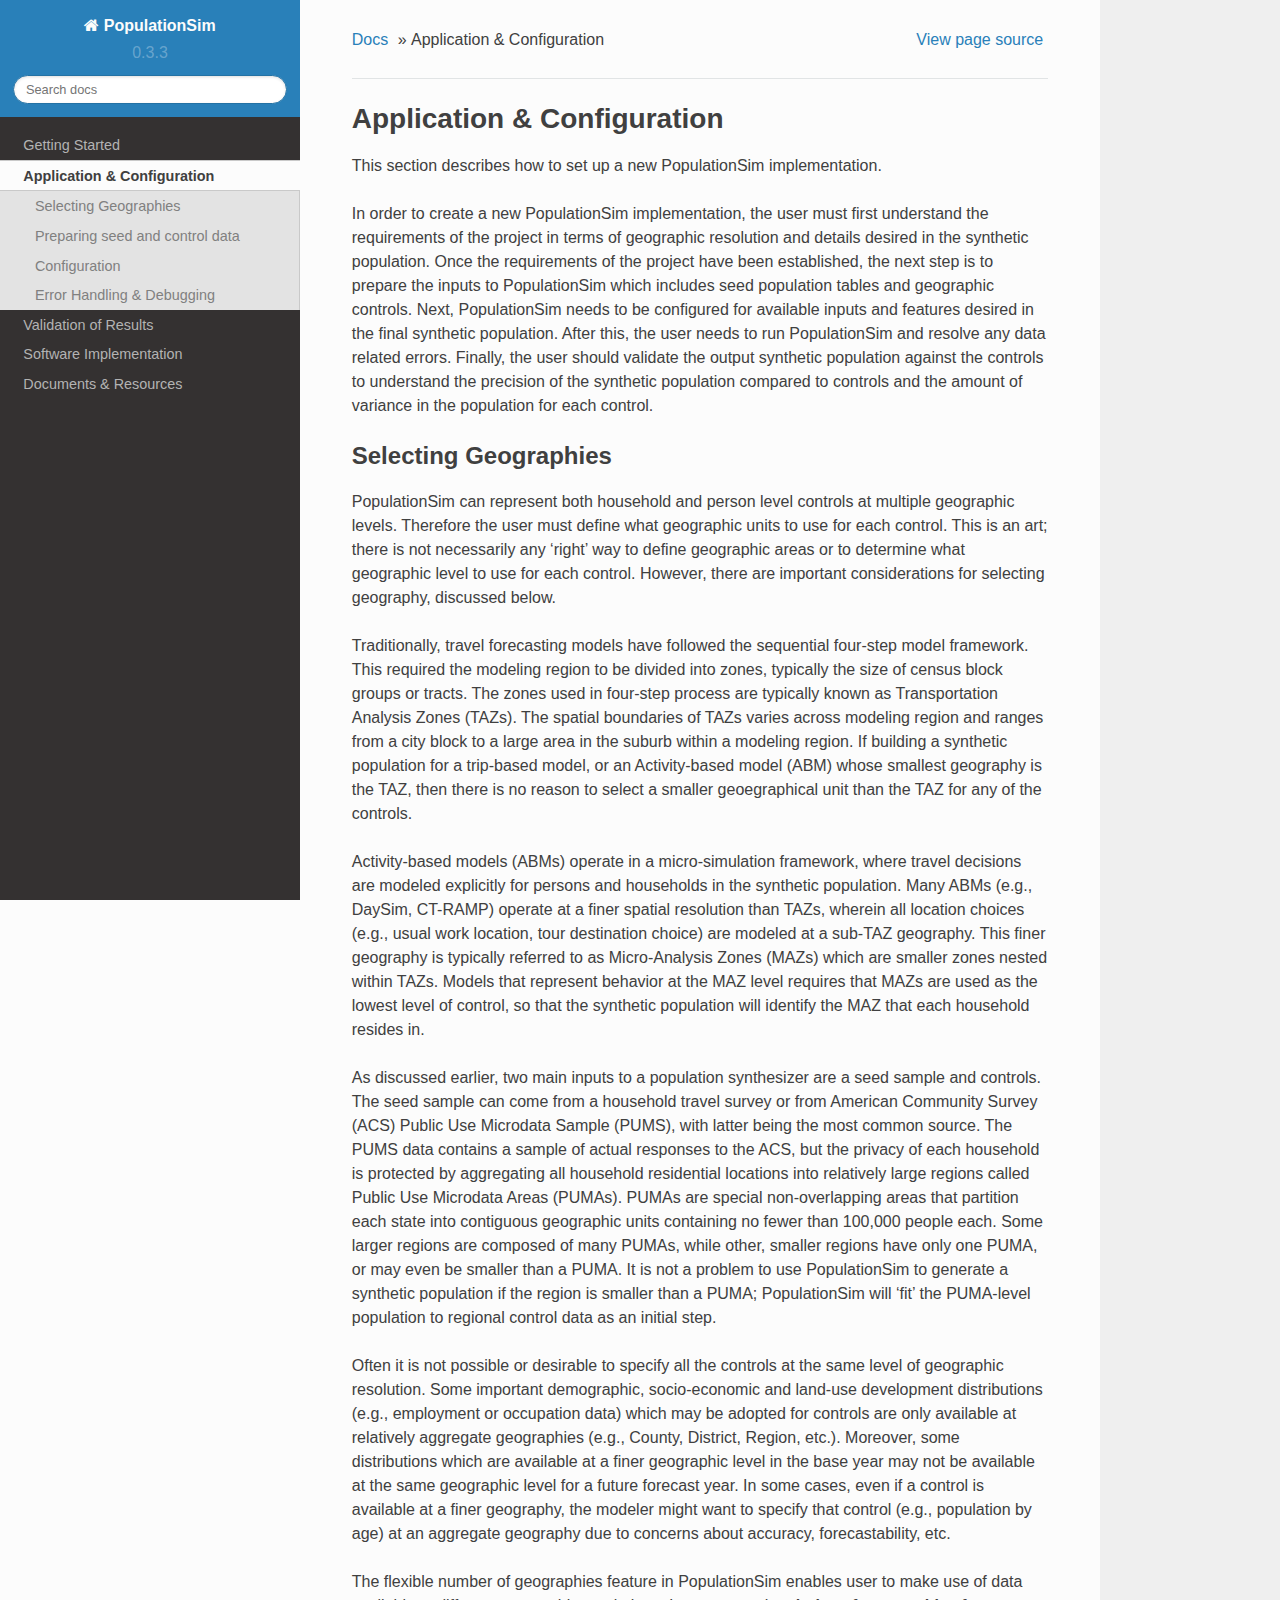
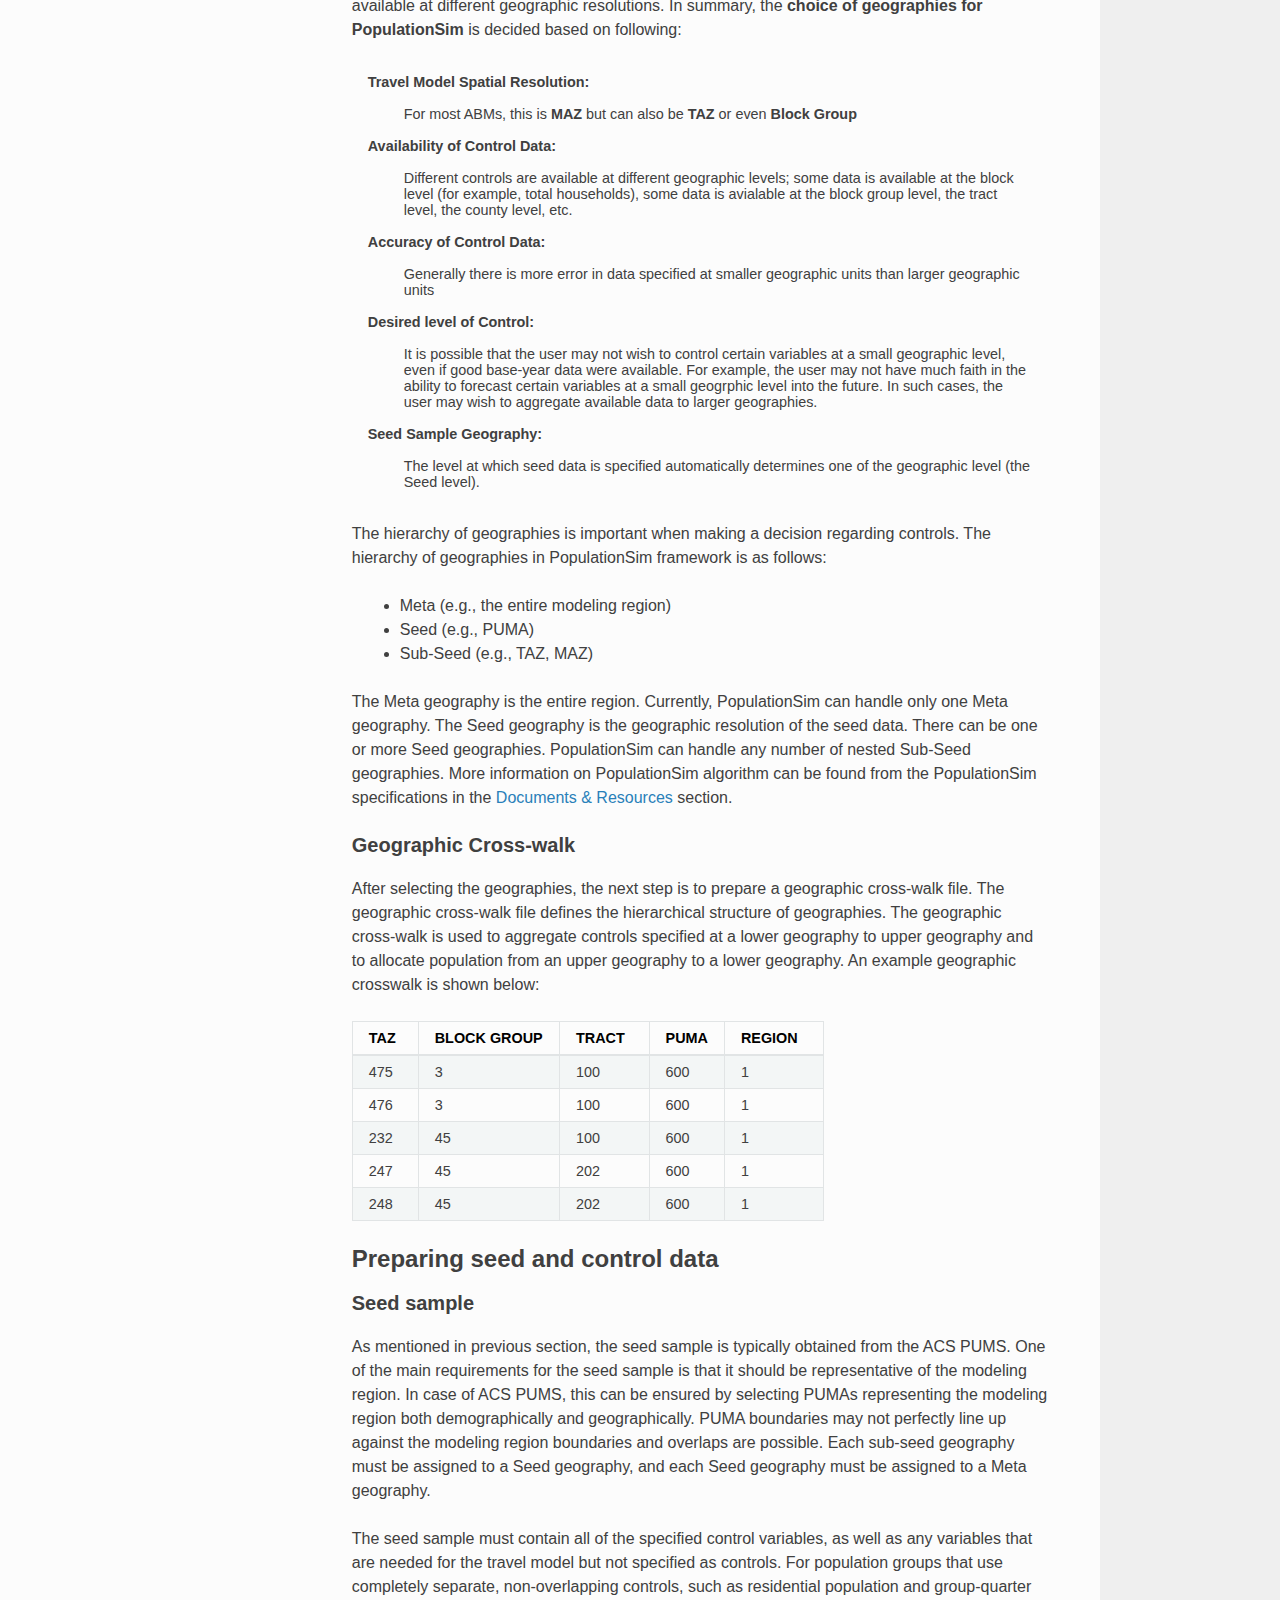
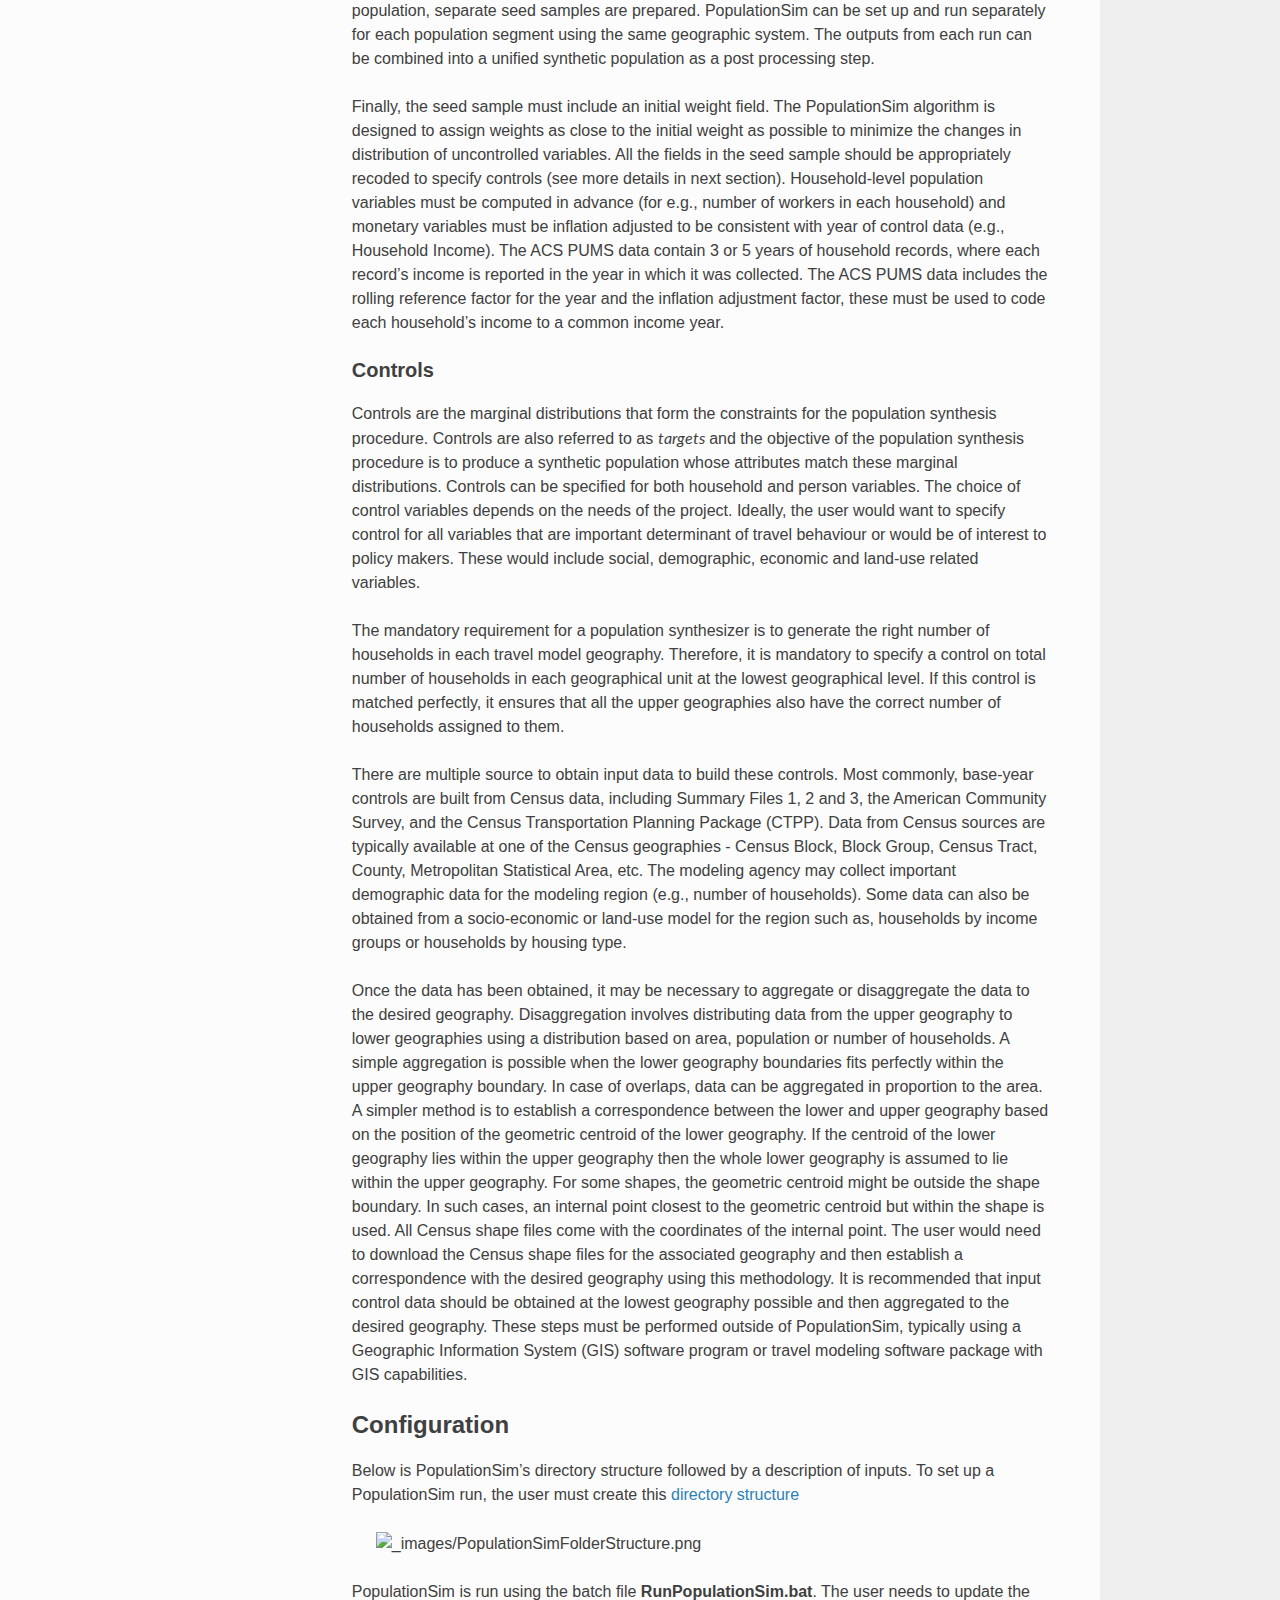
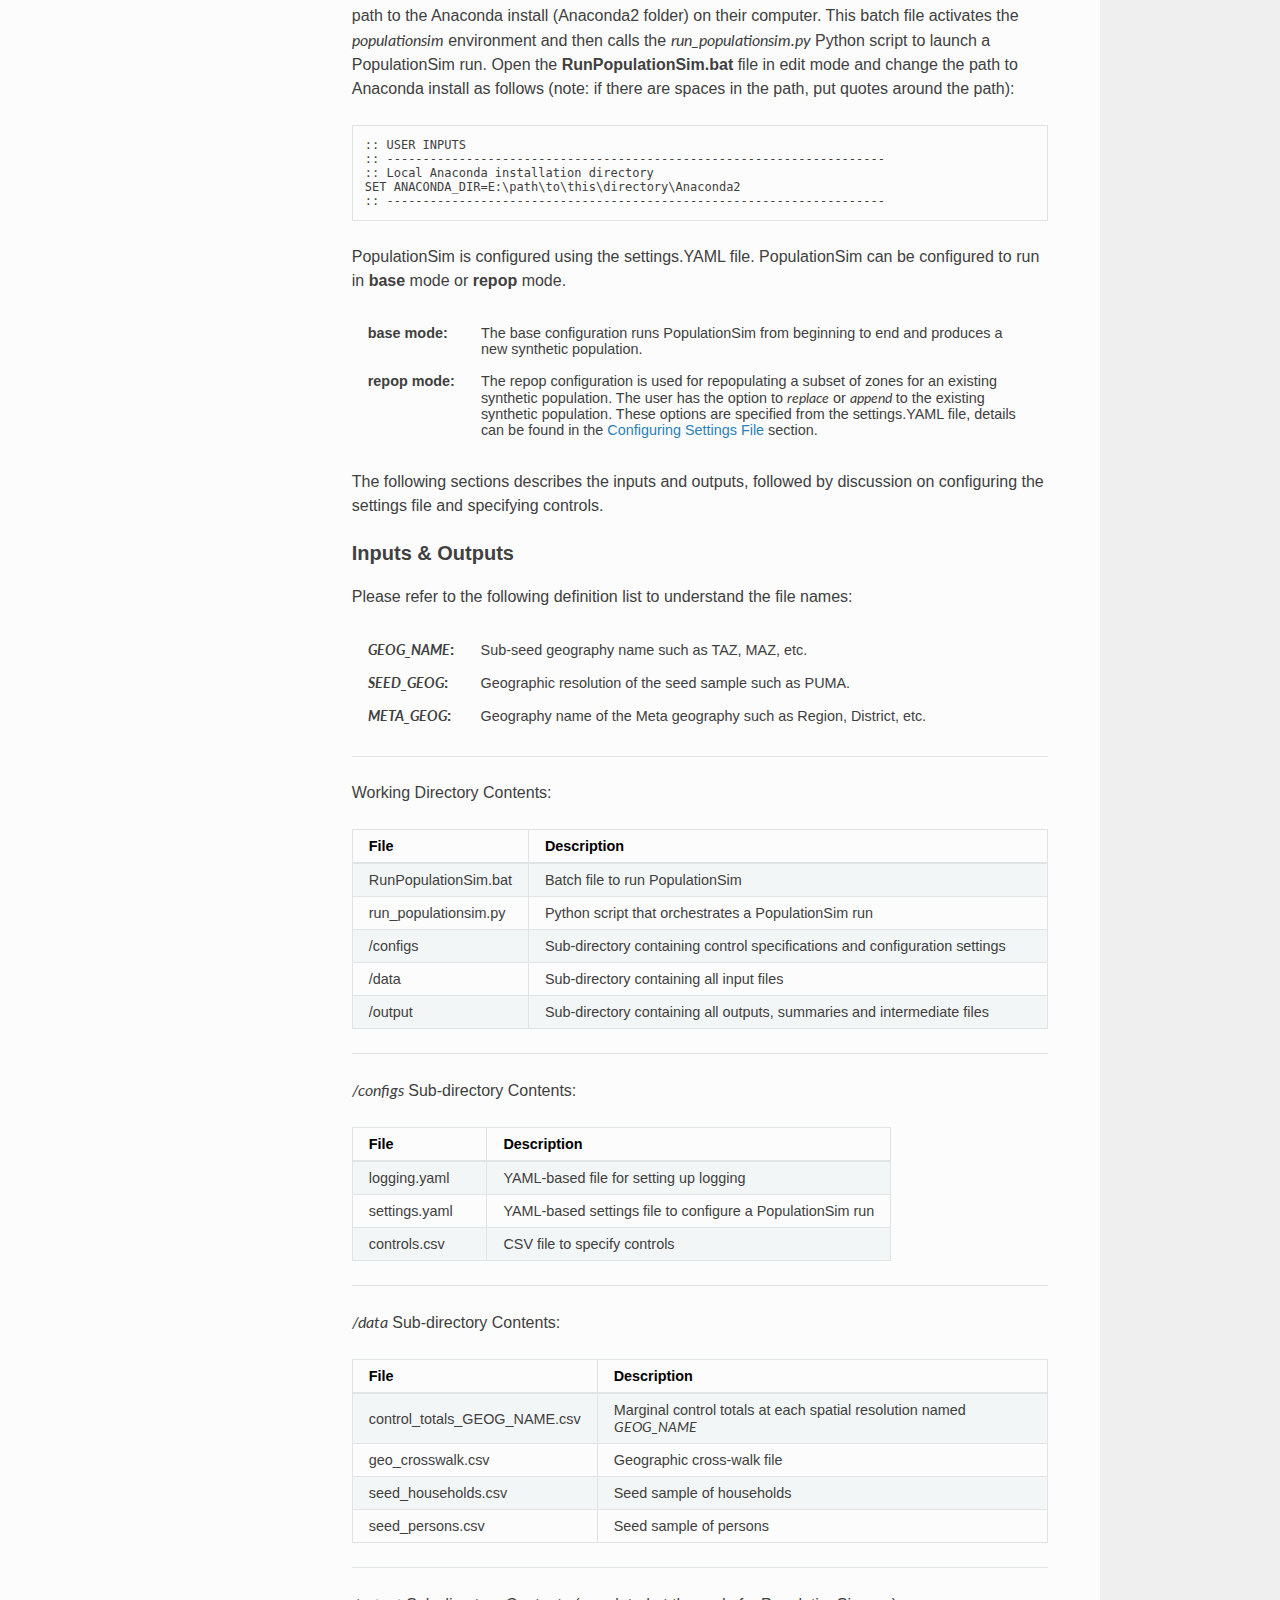
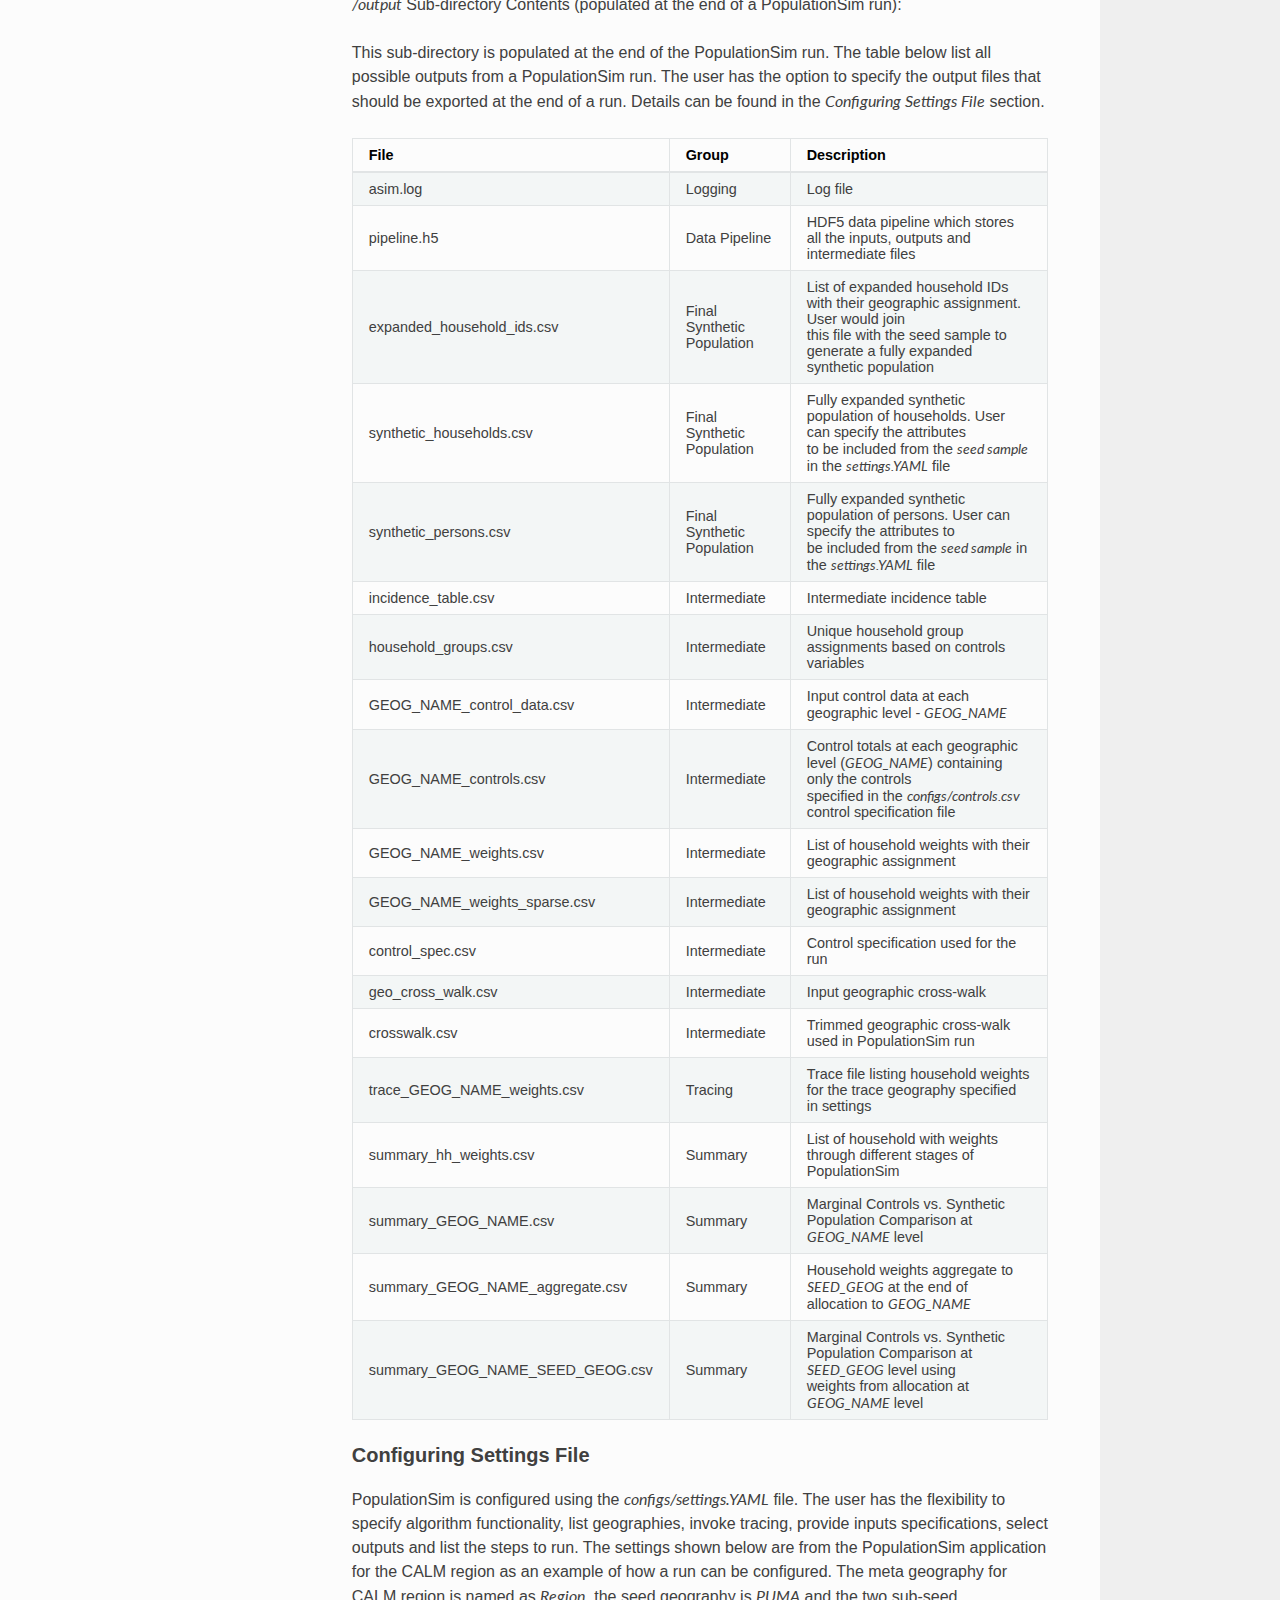
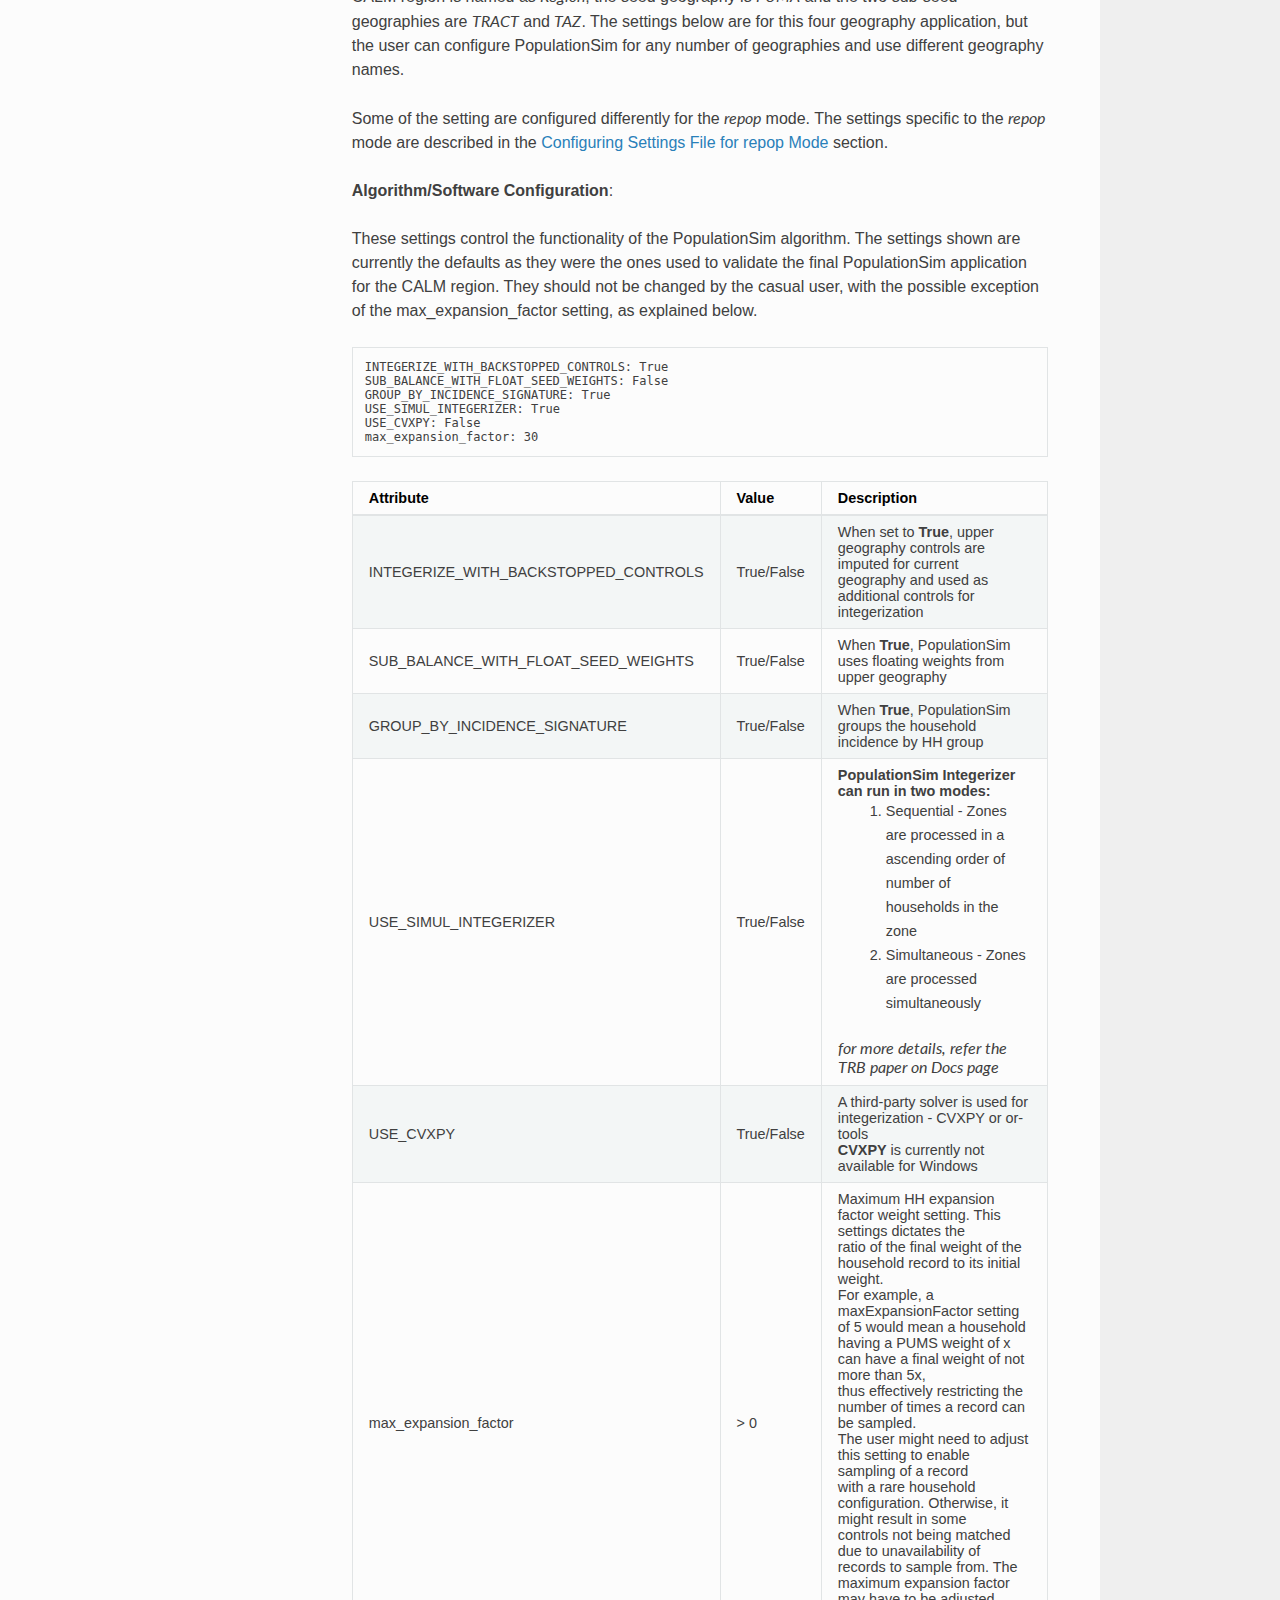
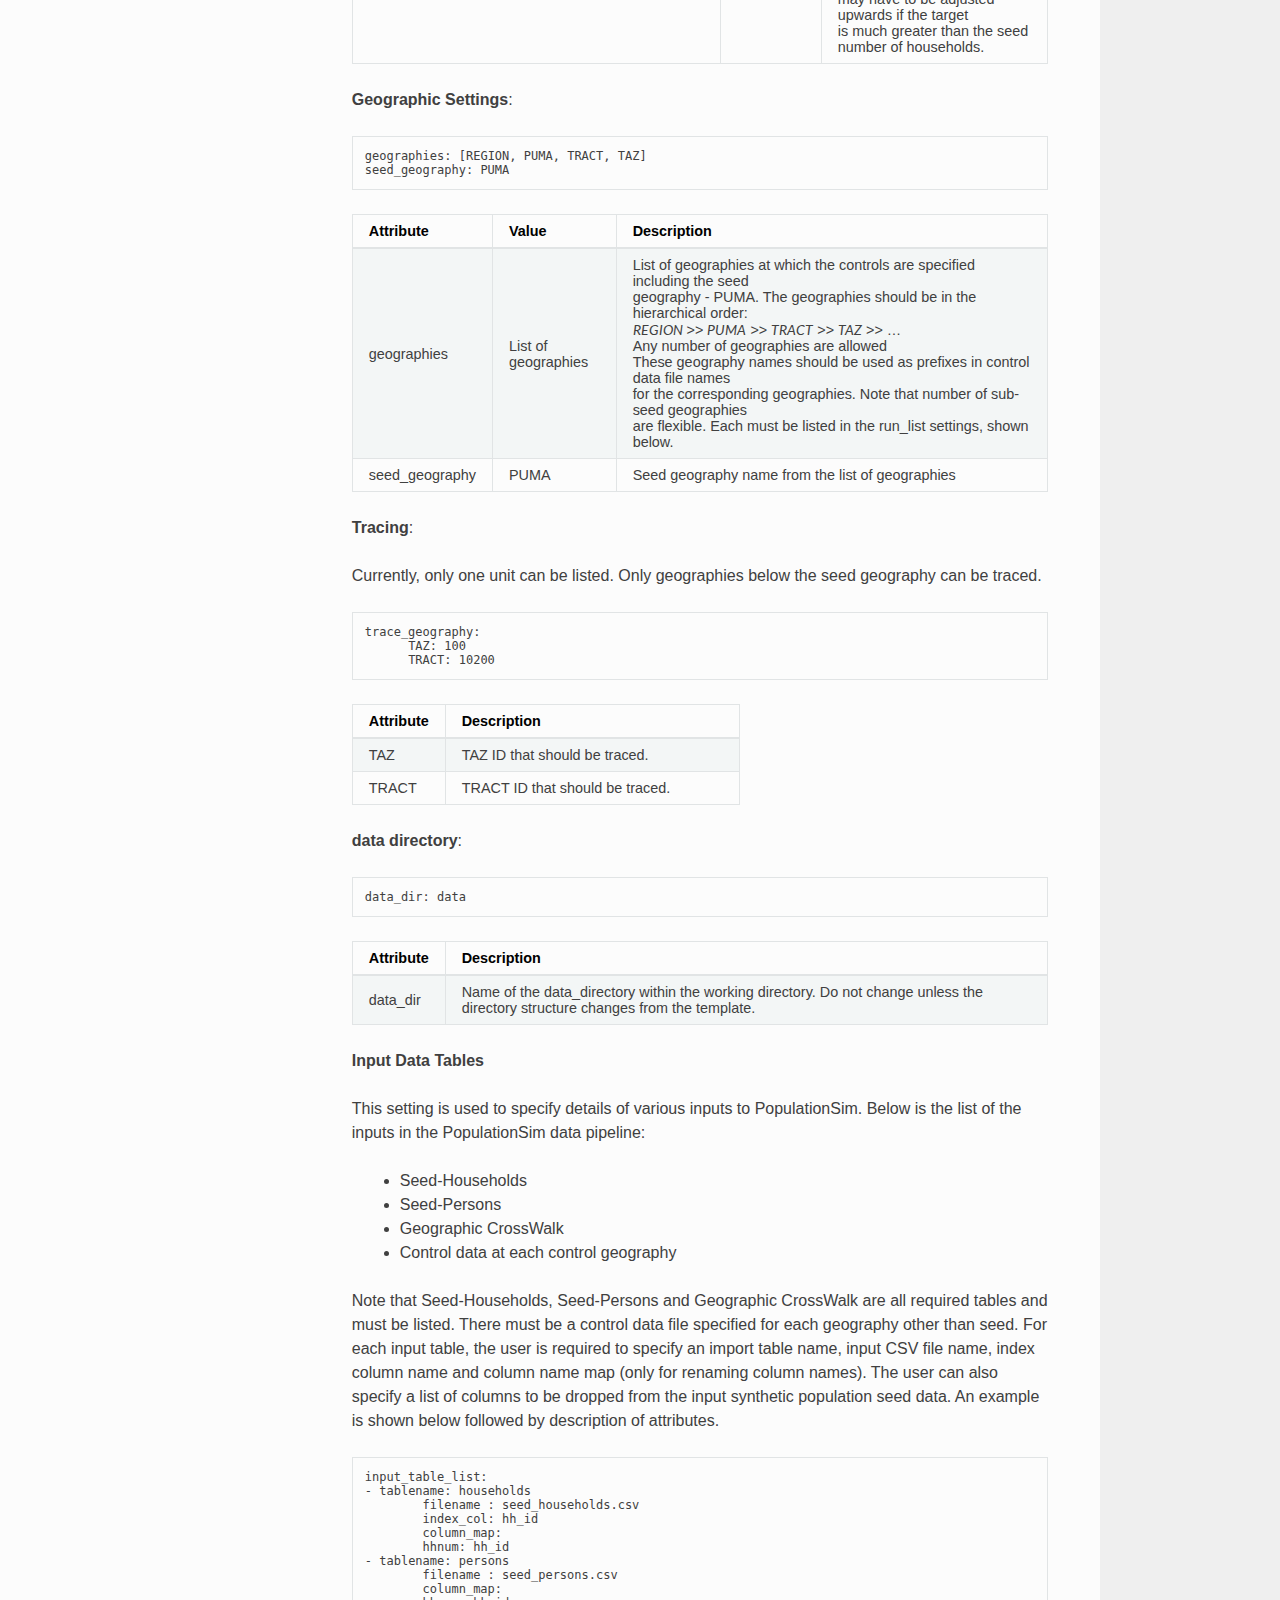
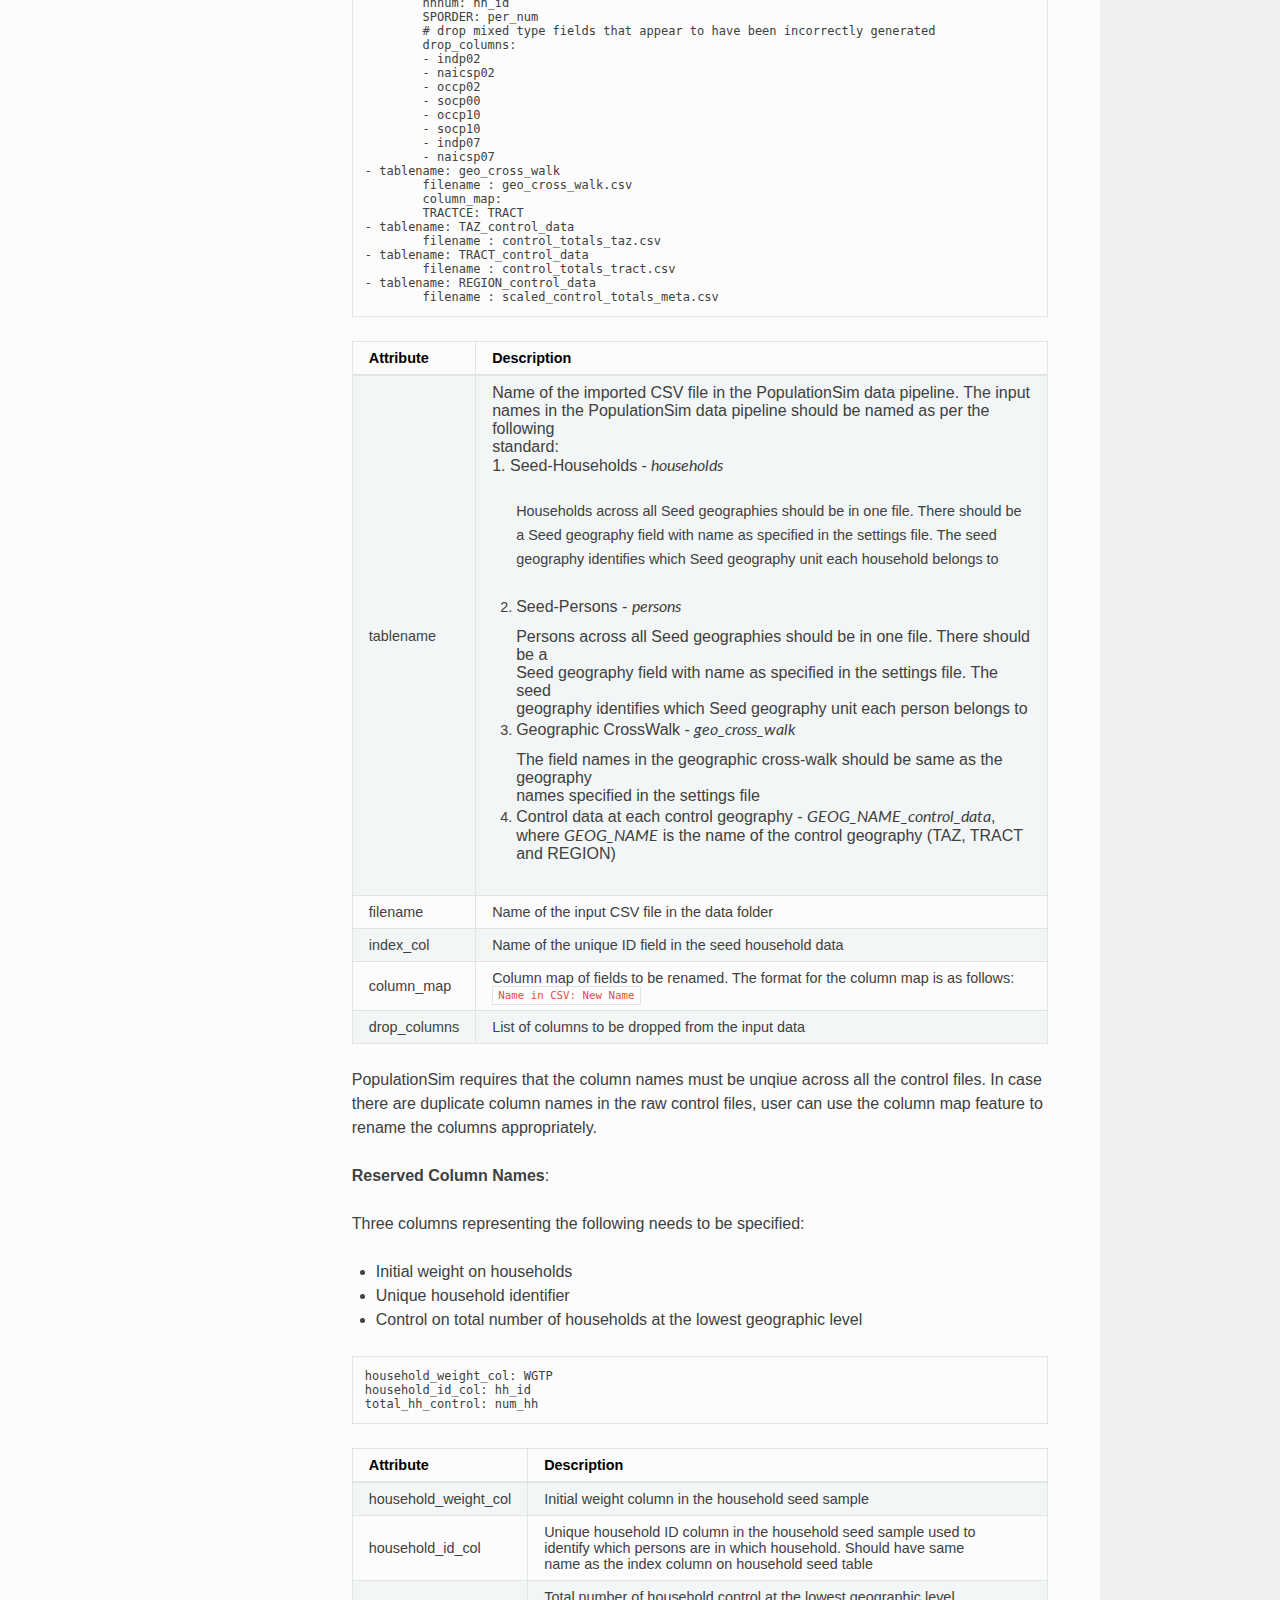
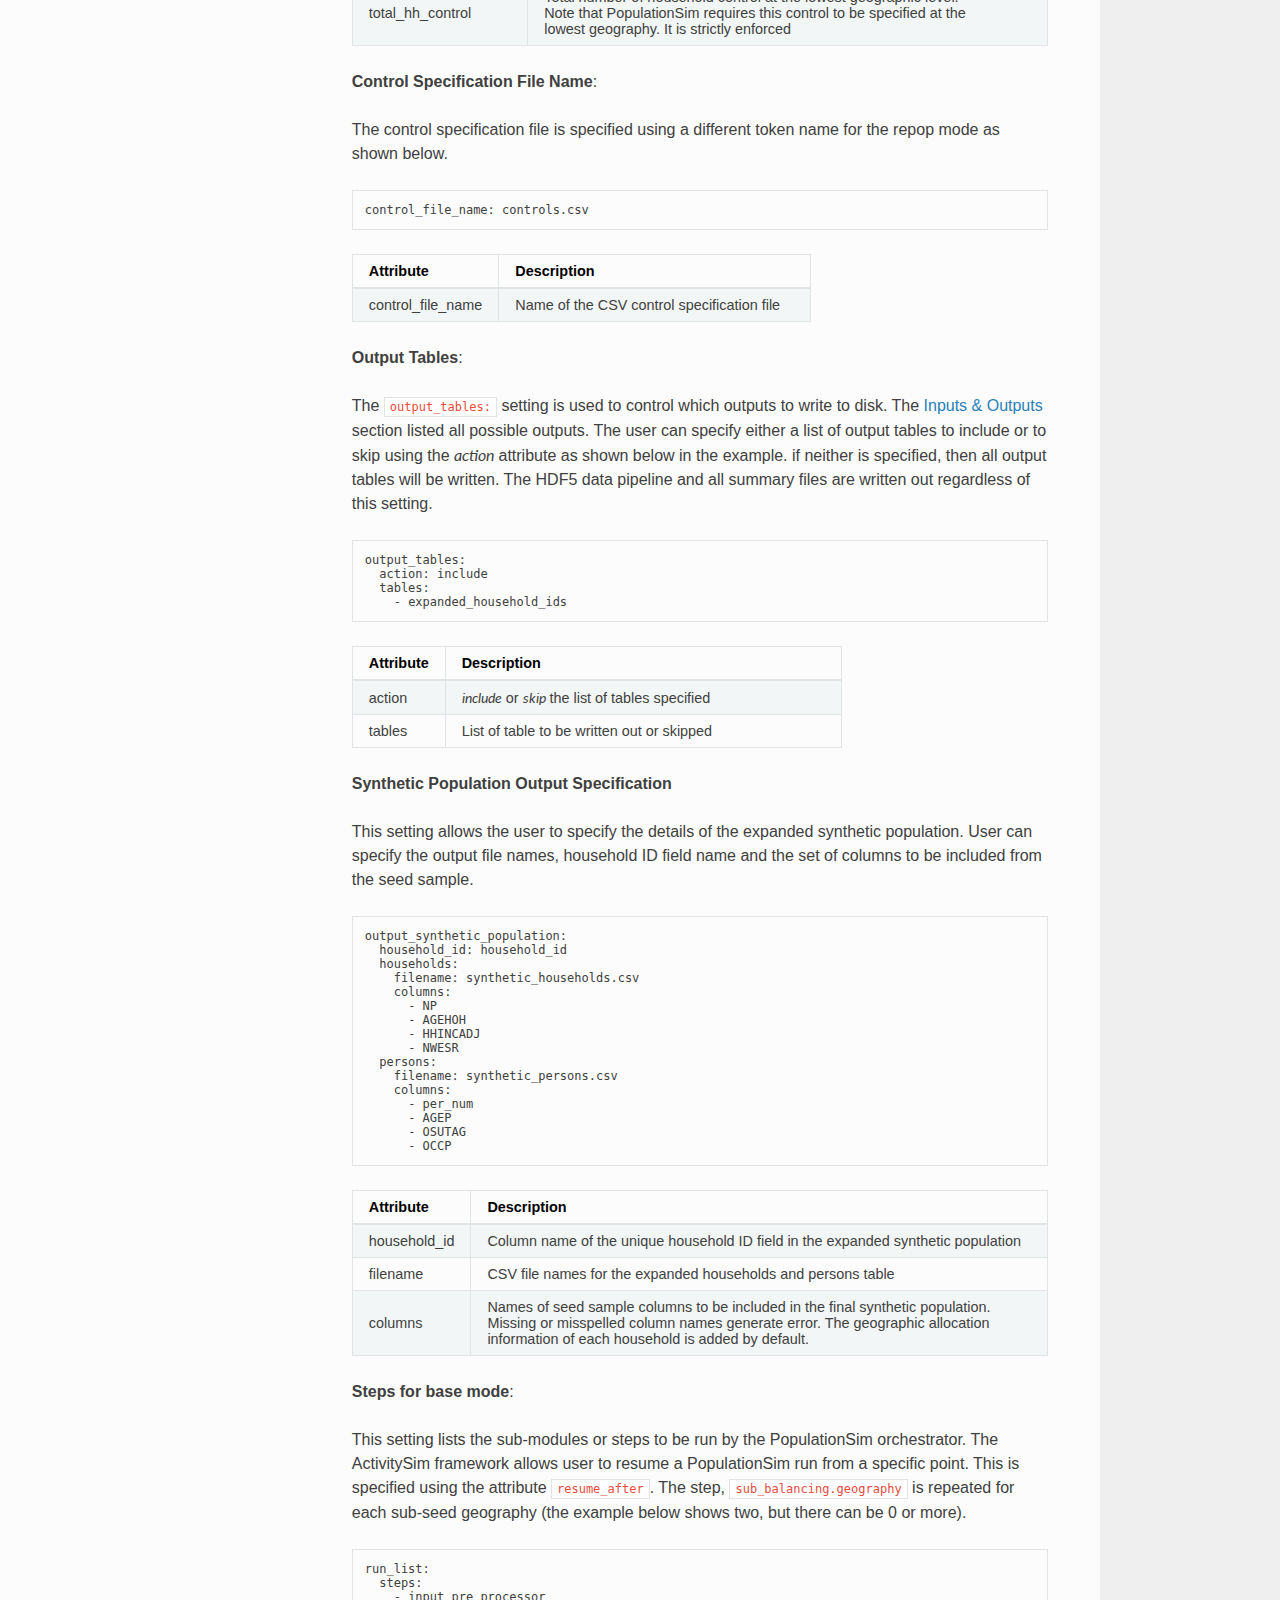
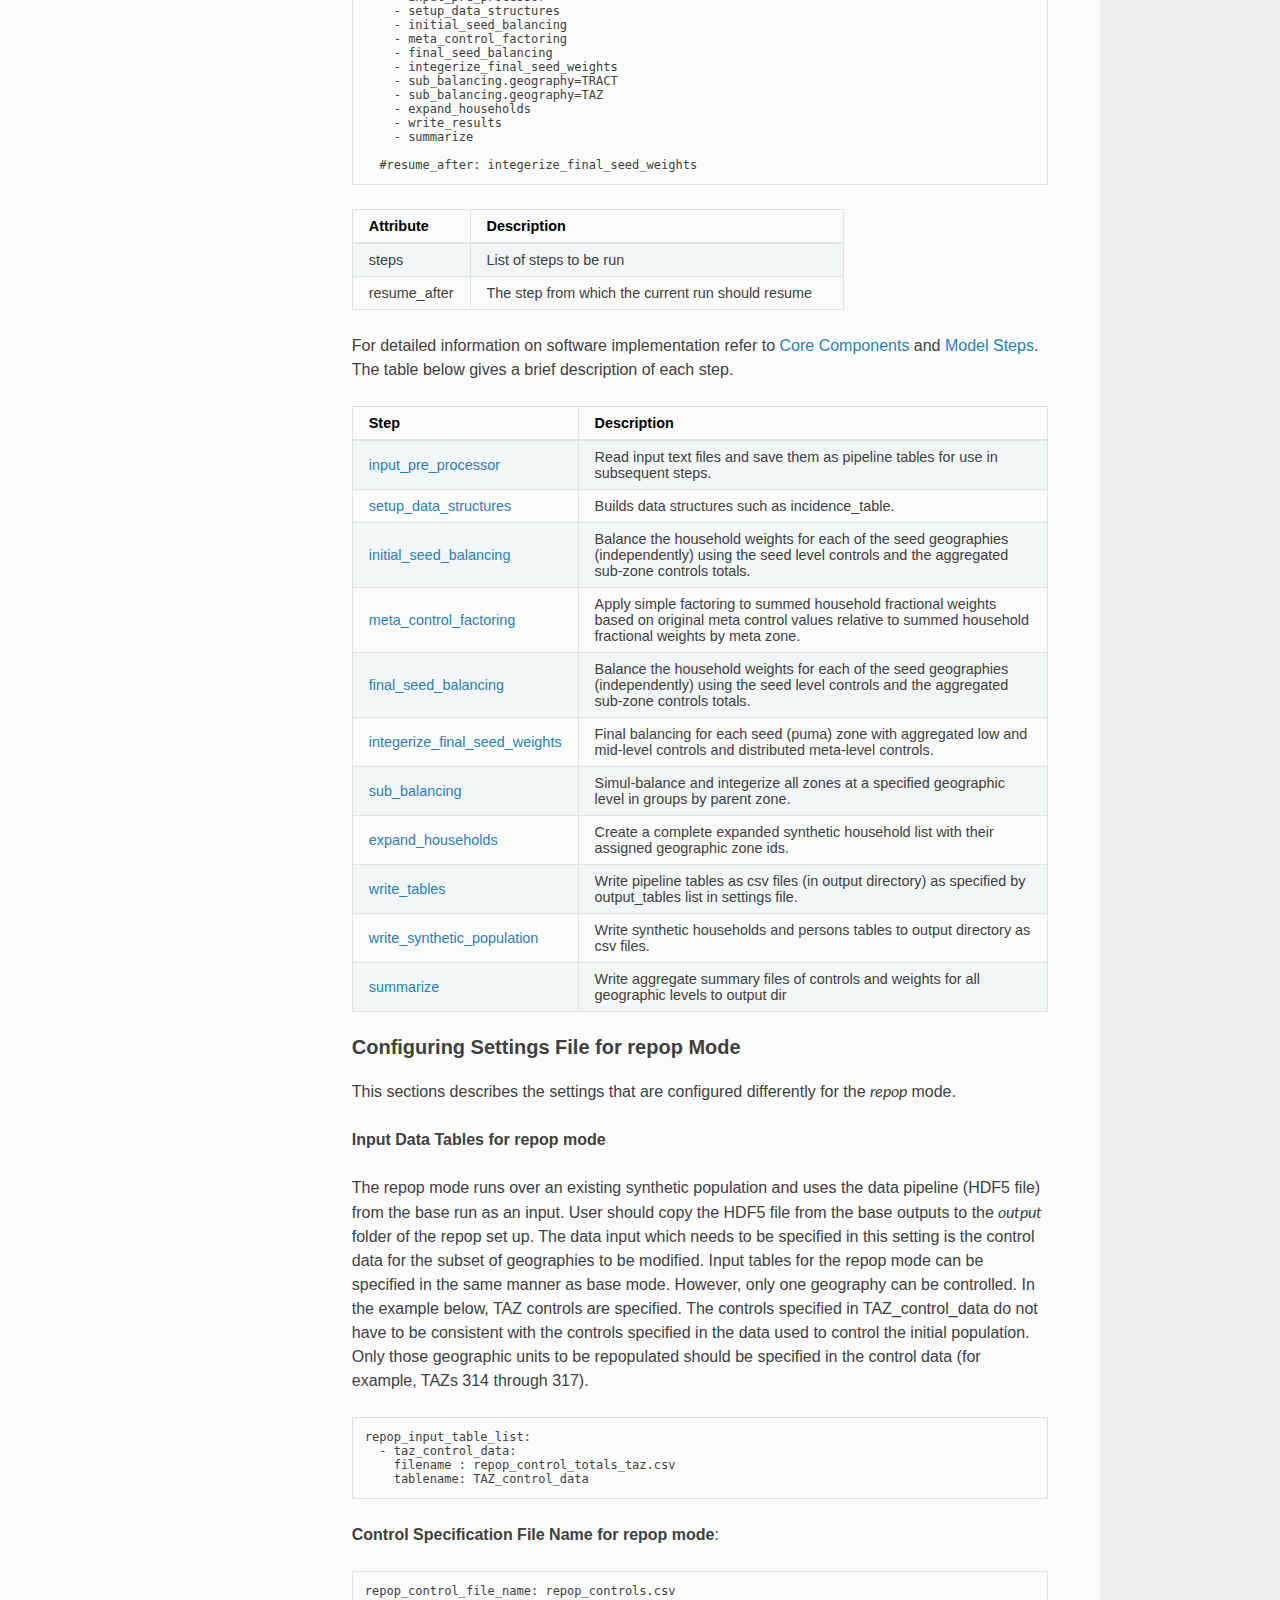
==== application_configuration.html @ e79b057a "Update dev doc after building 225" ====
<!DOCTYPE html>
<!--[if IE 8]><html class="no-js lt-ie9" lang="en" > <![endif]-->
<!--[if gt IE 8]><!--> <html class="no-js" lang="en" > <!--<![endif]-->
<head>
  <meta charset="utf-8">
  
  <meta name="viewport" content="width=device-width, initial-scale=1.0">
  
  <title>Application &amp; Configuration &mdash; PopulationSim 0.3.3
 documentation</title>
  

  
  
  
  

  

  
  
    

  

  
    <link rel="stylesheet" href="_static/css/theme.css" type="text/css" />
  <link rel="stylesheet" href="_static/pygments.css" type="text/css" />
  <link rel="stylesheet" href="_static/theme_overrides.css" type="text/css" />
    <link rel="index" title="Index" href="genindex.html" />
    <link rel="search" title="Search" href="search.html" />
    <link rel="next" title="Validation of Results" href="validation.html" />
    <link rel="prev" title="Getting Started" href="getting_started.html" /> 

  
  <script src="_static/js/modernizr.min.js"></script>

</head>

<body class="wy-body-for-nav">

   
  <div class="wy-grid-for-nav">

    
    <nav data-toggle="wy-nav-shift" class="wy-nav-side">
      <div class="wy-side-scroll">
        <div class="wy-side-nav-search">
          

          
            <a href="index.html" class="icon icon-home"> PopulationSim
          

          
          </a>

          
            
            
              <div class="version">
                0.3.3

              </div>
            
          

          
<div role="search">
  <form id="rtd-search-form" class="wy-form" action="search.html" method="get">
    <input type="text" name="q" placeholder="Search docs" />
    <input type="hidden" name="check_keywords" value="yes" />
    <input type="hidden" name="area" value="default" />
  </form>
</div>

          
        </div>

        <div class="wy-menu wy-menu-vertical" data-spy="affix" role="navigation" aria-label="main navigation">
          
            
            
              
            
            
              <ul class="current">
<li class="toctree-l1"><a class="reference internal" href="getting_started.html">Getting Started</a></li>
<li class="toctree-l1 current"><a class="current reference internal" href="#">Application &amp; Configuration</a><ul>
<li class="toctree-l2"><a class="reference internal" href="#selecting-geographies">Selecting Geographies</a><ul>
<li class="toctree-l3"><a class="reference internal" href="#geographic-cross-walk">Geographic Cross-walk</a></li>
</ul>
</li>
<li class="toctree-l2"><a class="reference internal" href="#preparing-seed-and-control-data">Preparing seed and control data</a><ul>
<li class="toctree-l3"><a class="reference internal" href="#seed-sample">Seed sample</a></li>
<li class="toctree-l3"><a class="reference internal" href="#controls">Controls</a></li>
</ul>
</li>
<li class="toctree-l2"><a class="reference internal" href="#configuration">Configuration</a><ul>
<li class="toctree-l3"><a class="reference internal" href="#inputs-outputs">Inputs &amp; Outputs</a></li>
<li class="toctree-l3"><a class="reference internal" href="#configuring-settings-file">Configuring Settings File</a></li>
<li class="toctree-l3"><a class="reference internal" href="#configuring-settings-file-for-repop-mode">Configuring Settings File for repop Mode</a></li>
<li class="toctree-l3"><a class="reference internal" href="#specifying-controls">Specifying Controls</a></li>
</ul>
</li>
<li class="toctree-l2"><a class="reference internal" href="#error-handling-debugging">Error Handling &amp; Debugging</a><ul>
<li class="toctree-l3"><a class="reference internal" href="#checks-on-data-inputs">Checks on data inputs</a></li>
<li class="toctree-l3"><a class="reference internal" href="#common-run-time-errors">Common run-time errors</a></li>
</ul>
</li>
</ul>
</li>
<li class="toctree-l1"><a class="reference internal" href="validation.html">Validation of Results</a></li>
<li class="toctree-l1"><a class="reference internal" href="software.html">Software Implementation</a></li>
<li class="toctree-l1"><a class="reference internal" href="docs.html">Documents &amp; Resources</a></li>
</ul>

            
          
        </div>
      </div>
    </nav>

    <section data-toggle="wy-nav-shift" class="wy-nav-content-wrap">

      
      <nav class="wy-nav-top" aria-label="top navigation">
        
          <i data-toggle="wy-nav-top" class="fa fa-bars"></i>
          <a href="index.html">PopulationSim</a>
        
      </nav>


      <div class="wy-nav-content">
        
        <div class="rst-content">
        
          















<div role="navigation" aria-label="breadcrumbs navigation">

  <ul class="wy-breadcrumbs">
    
      <li><a href="index.html">Docs</a> &raquo;</li>
        
      <li>Application &amp; Configuration</li>
    
    
      <li class="wy-breadcrumbs-aside">
        
            
            <a href="_sources/application_configuration.rst.txt" rel="nofollow"> View page source</a>
          
        
      </li>
    
  </ul>

  
  <hr/>
</div>
          <div role="main" class="document" itemscope="itemscope" itemtype="http://schema.org/Article">
           <div itemprop="articleBody">
            
  <div class="section" id="application-configuration">
<h1>Application &amp; Configuration<a class="headerlink" href="#application-configuration" title="Permalink to this headline">¶</a></h1>
<p>This section describes how to set up a new PopulationSim implementation.</p>
<p>In order to create a new PopulationSim implementation, the user must first understand the requirements of the project in terms of geographic resolution and details desired in the synthetic population. Once the requirements of the project have been established, the next step is to prepare the inputs to PopulationSim which includes seed population tables and geographic controls. Next, PopulationSim needs to be configured for available inputs and features desired in the final synthetic population. After this, the user needs to run PopulationSim and resolve any data related errors. Finally, the user should validate the output synthetic population against the controls to understand the precision of the synthetic population compared to controls and the amount of variance in the population for each control.</p>
<div class="section" id="selecting-geographies">
<h2>Selecting Geographies<a class="headerlink" href="#selecting-geographies" title="Permalink to this headline">¶</a></h2>
<p>PopulationSim can represent both household and person level controls at multiple geographic levels. Therefore the user must define what geographic units to use for each control. This is an art; there is not necessarily any ‘right’ way to define geographic areas or to determine what geographic level to use for each control. However, there are important considerations for selecting geography, discussed below.</p>
<p>Traditionally, travel forecasting models have followed the sequential four-step model framework. This required the modeling region to be divided into zones, typically the size of census block groups or tracts. The zones used in four-step process are typically known as Transportation Analysis Zones (TAZs). The spatial boundaries of TAZs varies across modeling region and ranges from a city block to a large area in the suburb within a modeling region. If building a synthetic population for a trip-based model, or an Activity-based model (ABM) whose smallest geography is the TAZ, then there is no reason to select a smaller geoegraphical unit than the TAZ for any of the controls.</p>
<p>Activity-based models (ABMs) operate in a micro-simulation framework, where travel decisions are modeled explicitly for persons and households in the synthetic population. Many ABMs (e.g., DaySim, CT-RAMP) operate at a finer spatial resolution than TAZs, wherein all location choices (e.g., usual work location, tour destination choice) are modeled at a sub-TAZ geography. This finer geography is typically referred to as Micro-Analysis Zones (MAZs) which are smaller zones nested within TAZs. Models that represent behavior at the MAZ level requires that MAZs are used as the lowest level of control, so that the synthetic population will identify the MAZ that each household resides in.</p>
<p>As discussed earlier, two main inputs to a population synthesizer are a seed sample and controls. The seed sample can come from a household travel survey or from American Community Survey (ACS) Public Use Microdata Sample (PUMS), with latter being the most common source. The PUMS data contains a sample of actual responses to the ACS, but the privacy of each household is protected by aggregating all household residential locations into relatively large regions called Public Use Microdata Areas (PUMAs). PUMAs are special non-overlapping areas that partition each state into contiguous geographic units containing no fewer than 100,000 people each. Some larger regions are composed of many PUMAs, while other, smaller regions have only one PUMA, or may even be smaller than a PUMA. It is not a problem to use PopulationSim to generate a synthetic population if the region is smaller than a PUMA; PopulationSim will ‘fit’ the PUMA-level population to regional control data as an initial step.</p>
<p>Often it is not possible or desirable to specify all the controls at the same level of geographic resolution. Some important demographic, socio-economic and land-use development distributions (e.g., employment or occupation data) which may be adopted for controls are only available at relatively aggregate geographies (e.g., County, District, Region, etc.). Moreover, some distributions which are available at a finer geographic level in the base year may not be available at the same geographic level for a future forecast year. In some cases, even if a control is available at a finer geography, the modeler might want to specify that control (e.g., population by age) at an aggregate geography due to concerns about accuracy, forecastability, etc.</p>
<p>The flexible number of geographies feature in PopulationSim enables user to make use of data available at different geographic resolutions. In summary, the <strong>choice of geographies for PopulationSim</strong> is decided based on following:</p>
<table class="docutils field-list" frame="void" rules="none">
<col class="field-name" />
<col class="field-body" />
<tbody valign="top">
<tr class="field-odd field"><th class="field-name" colspan="2">Travel Model Spatial Resolution:</th></tr>
<tr class="field-odd field"><td>&#160;</td><td class="field-body">For most ABMs, this is <strong>MAZ</strong> but can also be <strong>TAZ</strong> or even <strong>Block Group</strong></td>
</tr>
<tr class="field-even field"><th class="field-name" colspan="2">Availability of Control Data:</th></tr>
<tr class="field-even field"><td>&#160;</td><td class="field-body">Different controls are available at different geographic levels; some data is available at the block level (for example, total households), some data is avialable at the block group level, the tract level, the county level, etc.</td>
</tr>
<tr class="field-odd field"><th class="field-name" colspan="2">Accuracy of Control Data:</th></tr>
<tr class="field-odd field"><td>&#160;</td><td class="field-body">Generally there is more error in data specified at smaller geographic units than larger geographic units</td>
</tr>
<tr class="field-even field"><th class="field-name" colspan="2">Desired level of Control:</th></tr>
<tr class="field-even field"><td>&#160;</td><td class="field-body">It is possible that the user may not wish to control certain variables at a small geographic level, even if good base-year data were available. For example, the user may not have much faith in the ability to forecast certain variables at a small geogrphic level into the future. In such cases, the user may wish to aggregate available data to larger geographies.</td>
</tr>
<tr class="field-odd field"><th class="field-name" colspan="2">Seed Sample Geography:</th></tr>
<tr class="field-odd field"><td>&#160;</td><td class="field-body">The level at which seed data is specified automatically determines one of the geographic level (the Seed level).</td>
</tr>
</tbody>
</table>
<p>The hierarchy of geographies is important when making a decision regarding controls. The hierarchy of geographies in PopulationSim framework is as follows:</p>
<blockquote>
<div><ul class="simple">
<li>Meta (e.g., the entire modeling region)</li>
<li>Seed (e.g., PUMA)</li>
<li>Sub-Seed (e.g., TAZ, MAZ)</li>
</ul>
</div></blockquote>
<p>The Meta geography is the entire region. Currently, PopulationSim can handle only one Meta geography. The Seed geography is the geographic resolution of the seed data. There can be one or more Seed geographies. PopulationSim can handle any number of nested Sub-Seed geographies. More information on PopulationSim algorithm can be found from the PopulationSim specifications in the <a class="reference internal" href="docs.html#docs"><span class="std std-ref">Documents &amp; Resources</span></a> section.</p>
<div class="section" id="geographic-cross-walk">
<h3>Geographic Cross-walk<a class="headerlink" href="#geographic-cross-walk" title="Permalink to this headline">¶</a></h3>
<p>After selecting the geographies, the next step is to prepare a geographic cross-walk file. The geographic cross-walk file defines the hierarchical structure of geographies. The geographic cross-walk is used to aggregate controls specified at a lower geography to upper geography and to allocate population from an upper geography to a lower geography. An example geographic crosswalk is shown below:</p>
<table border="1" class="docutils">
<colgroup>
<col width="14%" />
<col width="30%" />
<col width="19%" />
<col width="16%" />
<col width="21%" />
</colgroup>
<thead valign="bottom">
<tr class="row-odd"><th class="head">TAZ</th>
<th class="head">BLOCK GROUP</th>
<th class="head">TRACT</th>
<th class="head">PUMA</th>
<th class="head">REGION</th>
</tr>
</thead>
<tbody valign="top">
<tr class="row-even"><td>475</td>
<td>3</td>
<td>100</td>
<td>600</td>
<td>1</td>
</tr>
<tr class="row-odd"><td>476</td>
<td>3</td>
<td>100</td>
<td>600</td>
<td>1</td>
</tr>
<tr class="row-even"><td>232</td>
<td>45</td>
<td>100</td>
<td>600</td>
<td>1</td>
</tr>
<tr class="row-odd"><td>247</td>
<td>45</td>
<td>202</td>
<td>600</td>
<td>1</td>
</tr>
<tr class="row-even"><td>248</td>
<td>45</td>
<td>202</td>
<td>600</td>
<td>1</td>
</tr>
</tbody>
</table>
</div>
</div>
<div class="section" id="preparing-seed-and-control-data">
<h2>Preparing seed and control data<a class="headerlink" href="#preparing-seed-and-control-data" title="Permalink to this headline">¶</a></h2>
<div class="section" id="seed-sample">
<h3>Seed sample<a class="headerlink" href="#seed-sample" title="Permalink to this headline">¶</a></h3>
<p>As mentioned in previous section, the seed sample is typically obtained from the ACS PUMS. One of the main requirements for the seed sample is that it should be representative of the modeling region. In case of ACS PUMS, this can be ensured by selecting PUMAs representing the modeling region both demographically and geographically. PUMA boundaries may not perfectly line up against the modeling region boundaries and overlaps are possible. Each sub-seed geography must be assigned to a Seed geography, and each Seed geography must be assigned to a Meta geography.</p>
<p>The seed sample must contain all of the specified control variables, as well as any variables that are needed for the travel model but not specified as controls. For population groups that use completely separate, non-overlapping controls, such as residential population and group-quarter population, separate seed samples are prepared. PopulationSim can be set up and run separately for each population segment using the same geographic system. The outputs from each run can be combined into a unified synthetic population as a post processing step.</p>
<p>Finally, the seed sample must include an initial weight field. The PopulationSim algorithm is designed to assign weights as close to the initial weight as possible to minimize the changes in distribution of uncontrolled variables. All the fields in the seed sample should be appropriately recoded to specify controls (see more details in next section). Household-level population variables must be computed in advance (for e.g., number of workers in each household) and monetary variables must be inflation adjusted to be consistent with year of control data (e.g., Household Income). The ACS PUMS data contain 3 or 5 years of household records, where  each record’s income is reported in the year in which it was collected. The ACS PUMS data includes the rolling reference factor for the year and the inflation adjustment factor, these must be used to code each household’s income to a common income year.</p>
</div>
<div class="section" id="controls">
<h3>Controls<a class="headerlink" href="#controls" title="Permalink to this headline">¶</a></h3>
<p>Controls are the marginal distributions that form the constraints for the population synthesis procedure. Controls are also referred to as <em>targets</em> and the objective of the population synthesis procedure is to produce a synthetic population whose attributes match these marginal distributions. Controls can be specified for both household and person variables. The choice of control variables depends on the needs of the project. Ideally, the user would want to specify control for all variables that are important determinant of travel behaviour or would be of interest to policy makers. These would include social, demographic, economic and land-use related variables.</p>
<p>The mandatory requirement for a population synthesizer is to generate the right number of households in each travel model geography. Therefore, it is mandatory to specify a control on total number of households in each geographical unit at the lowest geographical level. If this control is matched perfectly, it ensures that all the upper geographies also have the correct number of households assigned to them.</p>
<p>There are multiple source to obtain input data to build these controls. Most commonly, base-year controls are built from Census data, including Summary Files 1, 2 and 3, the American Community Survey, and the Census Transportation Planning Package (CTPP). Data from Census sources are typically available at one of the Census geographies - Census Block, Block Group, Census Tract, County, Metropolitan Statistical Area, etc. The modeling agency may collect important demographic data for the modeling region (e.g., number of households). Some data can also be obtained from a socio-economic or land-use model for the region such as, households by income groups or households by housing type.</p>
<p>Once the data has been obtained, it may be necessary to aggregate or disaggregate the data to the desired geography.
Disaggregation involves distributing data from the upper geography to lower geographies using a distribution based on area, population or number of households. A simple aggregation is possible when the lower geography boundaries fits perfectly within the upper geography boundary. In case of overlaps, data can be aggregated in proportion to the area. A simpler method is to establish a correspondence between the lower and upper geography based on the position of the geometric centroid of the lower geography. If the centroid of the lower geography lies within the upper geography then the whole lower geography is assumed to lie within the upper geography. For some shapes, the geometric centroid might be outside the shape boundary. In such cases, an internal point closest to the geometric centroid but within the shape is used. All Census shape files come with the coordinates of the internal point.  The user would need to download the Census shape files for the associated geography and then establish a correspondence with the desired geography using this methodology. It is recommended that input control data should be obtained at the lowest geography possible and then aggregated to the desired geography. These steps must be performed outside of PopulationSim, typically using a Geographic Information System (GIS) software program or travel modeling software package with GIS capabilities.</p>
</div>
</div>
<div class="section" id="configuration">
<h2>Configuration<a class="headerlink" href="#configuration" title="Permalink to this headline">¶</a></h2>
<p>Below is PopulationSim’s directory structure followed by a description of inputs. To set up a PopulationSim run, the user must create this <a class="reference external" href="https://github.com/RSGInc/populationSim_resources/raw/master/template_folder/template.7z">directory structure</a></p>
<blockquote>
<div><img alt="_images/PopulationSimFolderStructure.png" src="_images/PopulationSimFolderStructure.png" />
</div></blockquote>
<p>PopulationSim is run using the batch file <strong>RunPopulationSim.bat</strong>. The user needs to update the path to the Anaconda install (Anaconda2 folder) on their computer. This batch file activates the <em>populationsim</em> environment and then calls the <em>run_populationsim.py</em> Python script to launch a PopulationSim run. Open the <strong>RunPopulationSim.bat</strong> file in edit mode and change the path to Anaconda install as follows (note: if there are spaces in the path, put quotes around the path):</p>
<div class="highlight-default notranslate"><div class="highlight"><pre><span></span><span class="p">::</span> <span class="n">USER</span> <span class="n">INPUTS</span>
<span class="p">::</span> <span class="o">---------------------------------------------------------------------</span>
<span class="p">::</span> <span class="n">Local</span> <span class="n">Anaconda</span> <span class="n">installation</span> <span class="n">directory</span>
<span class="n">SET</span> <span class="n">ANACONDA_DIR</span><span class="o">=</span><span class="n">E</span><span class="p">:</span>\<span class="n">path</span>\<span class="n">to</span>\<span class="n">this</span>\<span class="n">directory</span>\<span class="n">Anaconda2</span>
<span class="p">::</span> <span class="o">---------------------------------------------------------------------</span>
</pre></div>
</div>
<p>PopulationSim is configured using the settings.YAML file. PopulationSim can be configured to run in <strong>base</strong> mode or <strong>repop</strong> mode.</p>
<table class="docutils field-list" frame="void" rules="none">
<col class="field-name" />
<col class="field-body" />
<tbody valign="top">
<tr class="field-odd field"><th class="field-name">base mode:</th><td class="field-body">The base configuration runs PopulationSim from beginning to end and produces a new synthetic population.</td>
</tr>
<tr class="field-even field"><th class="field-name">repop mode:</th><td class="field-body">The repop configuration is used for repopulating a subset of zones for an existing synthetic population. The user has the option to <em>replace</em> or <em>append</em> to the existing synthetic population. These options are specified from the settings.YAML file, details can be found in the <a class="reference internal" href="#settings"><span class="std std-ref">Configuring Settings File</span></a> section.</td>
</tr>
</tbody>
</table>
<p>The following sections describes the inputs and outputs, followed by discussion on configuring the settings file and specifying controls.</p>
<div class="section" id="inputs-outputs">
<span id="id1"></span><h3>Inputs &amp; Outputs<a class="headerlink" href="#inputs-outputs" title="Permalink to this headline">¶</a></h3>
<p>Please refer to the following definition list to understand the file names:</p>
<table class="docutils field-list" frame="void" rules="none">
<col class="field-name" />
<col class="field-body" />
<tbody valign="top">
<tr class="field-odd field"><th class="field-name"><em>GEOG_NAME</em>:</th><td class="field-body">Sub-seed geography name such as TAZ, MAZ, etc.</td>
</tr>
<tr class="field-even field"><th class="field-name"><em>SEED_GEOG</em>:</th><td class="field-body">Geographic resolution of the seed sample such as PUMA.</td>
</tr>
<tr class="field-odd field"><th class="field-name"><em>META_GEOG</em>:</th><td class="field-body">Geography name of the Meta geography such as Region, District, etc.</td>
</tr>
</tbody>
</table>
<hr class="docutils" />
<p>Working Directory Contents:</p>
<table border="1" class="docutils">
<colgroup>
<col width="23%" />
<col width="77%" />
</colgroup>
<thead valign="bottom">
<tr class="row-odd"><th class="head">File</th>
<th class="head">Description</th>
</tr>
</thead>
<tbody valign="top">
<tr class="row-even"><td>RunPopulationSim.bat</td>
<td>Batch file to run PopulationSim</td>
</tr>
<tr class="row-odd"><td>run_populationsim.py</td>
<td>Python script that orchestrates a PopulationSim run</td>
</tr>
<tr class="row-even"><td>/configs</td>
<td>Sub-directory containing control specifications and configuration settings</td>
</tr>
<tr class="row-odd"><td>/data</td>
<td>Sub-directory containing all input files</td>
</tr>
<tr class="row-even"><td>/output</td>
<td>Sub-directory containing all outputs, summaries and intermediate files</td>
</tr>
</tbody>
</table>
<hr class="docutils" />
<p><em>/configs</em> Sub-directory Contents:</p>
<table border="1" class="docutils">
<colgroup>
<col width="25%" />
<col width="75%" />
</colgroup>
<thead valign="bottom">
<tr class="row-odd"><th class="head">File</th>
<th class="head">Description</th>
</tr>
</thead>
<tbody valign="top">
<tr class="row-even"><td>logging.yaml</td>
<td>YAML-based file for setting up logging</td>
</tr>
<tr class="row-odd"><td>settings.yaml</td>
<td>YAML-based settings file to configure a PopulationSim run</td>
</tr>
<tr class="row-even"><td>controls.csv</td>
<td>CSV file to specify controls</td>
</tr>
</tbody>
</table>
<hr class="docutils" />
<p><em>/data</em> Sub-directory Contents:</p>
<table border="1" class="docutils">
<colgroup>
<col width="35%" />
<col width="65%" />
</colgroup>
<thead valign="bottom">
<tr class="row-odd"><th class="head">File</th>
<th class="head">Description</th>
</tr>
</thead>
<tbody valign="top">
<tr class="row-even"><td>control_totals_GEOG_NAME.csv</td>
<td>Marginal control totals at each spatial resolution named <em>GEOG_NAME</em></td>
</tr>
<tr class="row-odd"><td>geo_crosswalk.csv</td>
<td>Geographic cross-walk file</td>
</tr>
<tr class="row-even"><td>seed_households.csv</td>
<td>Seed sample of households</td>
</tr>
<tr class="row-odd"><td>seed_persons.csv</td>
<td>Seed sample of persons</td>
</tr>
</tbody>
</table>
<hr class="docutils" />
<p><em>/output</em> Sub-directory Contents (populated at the end of a PopulationSim run):</p>
<p>This sub-directory is populated at the end of the PopulationSim run. The table below list all possible outputs from a PopulationSim run. The user has the option to specify the output files that should be exported at the end of a run. Details can be found in the <em>Configuring Settings File</em> section.</p>
<table border="1" class="docutils">
<colgroup>
<col width="22%" />
<col width="19%" />
<col width="59%" />
</colgroup>
<thead valign="bottom">
<tr class="row-odd"><th class="head">File</th>
<th class="head">Group</th>
<th class="head">Description</th>
</tr>
</thead>
<tbody valign="top">
<tr class="row-even"><td>asim.log</td>
<td>Logging</td>
<td>Log file</td>
</tr>
<tr class="row-odd"><td>pipeline.h5</td>
<td>Data Pipeline</td>
<td>HDF5 data pipeline which stores all the inputs, outputs and intermediate files</td>
</tr>
<tr class="row-even"><td>expanded_household_ids.csv</td>
<td>Final Synthetic Population</td>
<td>List of expanded household IDs with their geographic assignment. User would join <br />
this file with the seed sample to generate a fully expanded synthetic population</td>
</tr>
<tr class="row-odd"><td>synthetic_households.csv</td>
<td>Final Synthetic Population</td>
<td>Fully expanded synthetic population of households. User can specify the attributes <br />
to be included from the <em>seed sample</em> in the <em>settings.YAML</em> file</td>
</tr>
<tr class="row-even"><td>synthetic_persons.csv</td>
<td>Final Synthetic Population</td>
<td>Fully expanded synthetic population of persons. User can specify the attributes to <br />
be included from the <em>seed sample</em> in the <em>settings.YAML</em> file</td>
</tr>
<tr class="row-odd"><td>incidence_table.csv</td>
<td>Intermediate</td>
<td>Intermediate incidence table</td>
</tr>
<tr class="row-even"><td>household_groups.csv</td>
<td>Intermediate</td>
<td>Unique household group assignments based on controls variables</td>
</tr>
<tr class="row-odd"><td>GEOG_NAME_control_data.csv</td>
<td>Intermediate</td>
<td>Input control data at each geographic level - <em>GEOG_NAME</em></td>
</tr>
<tr class="row-even"><td>GEOG_NAME_controls.csv</td>
<td>Intermediate</td>
<td>Control totals at each geographic level (<em>GEOG_NAME</em>) containing only the controls <br />
specified in the <em>configs/controls.csv</em> control specification file</td>
</tr>
<tr class="row-odd"><td>GEOG_NAME_weights.csv</td>
<td>Intermediate</td>
<td>List of household weights with their geographic assignment</td>
</tr>
<tr class="row-even"><td>GEOG_NAME_weights_sparse.csv</td>
<td>Intermediate</td>
<td>List of household weights with their geographic assignment</td>
</tr>
<tr class="row-odd"><td>control_spec.csv</td>
<td>Intermediate</td>
<td>Control specification used for the run</td>
</tr>
<tr class="row-even"><td>geo_cross_walk.csv</td>
<td>Intermediate</td>
<td>Input geographic cross-walk</td>
</tr>
<tr class="row-odd"><td>crosswalk.csv</td>
<td>Intermediate</td>
<td>Trimmed geographic cross-walk used in PopulationSim run</td>
</tr>
<tr class="row-even"><td>trace_GEOG_NAME_weights.csv</td>
<td>Tracing</td>
<td>Trace file listing household weights for the trace geography specified in settings</td>
</tr>
<tr class="row-odd"><td>summary_hh_weights.csv</td>
<td>Summary</td>
<td>List of household with weights through different stages of PopulationSim</td>
</tr>
<tr class="row-even"><td>summary_GEOG_NAME.csv</td>
<td>Summary</td>
<td>Marginal Controls vs. Synthetic Population Comparison at <em>GEOG_NAME</em> level</td>
</tr>
<tr class="row-odd"><td>summary_GEOG_NAME_aggregate.csv</td>
<td>Summary</td>
<td>Household weights aggregate to <em>SEED_GEOG</em> at the end of allocation to <em>GEOG_NAME</em></td>
</tr>
<tr class="row-even"><td>summary_GEOG_NAME_SEED_GEOG.csv</td>
<td>Summary</td>
<td>Marginal Controls vs. Synthetic Population Comparison at <em>SEED_GEOG</em> level using <br />
weights from allocation at <em>GEOG_NAME</em> level</td>
</tr>
</tbody>
</table>
</div>
<div class="section" id="configuring-settings-file">
<span id="settings"></span><h3>Configuring Settings File<a class="headerlink" href="#configuring-settings-file" title="Permalink to this headline">¶</a></h3>
<p>PopulationSim is configured using the <em>configs/settings.YAML</em> file. The user has the flexibility to specify algorithm functionality, list geographies, invoke tracing, provide inputs specifications, select outputs and list the steps to run. The settings shown below are from the PopulationSim application for the CALM region as an example of how a run can be configured. The meta geography for CALM region is named as <em>Region</em>, the seed geography is <em>PUMA</em> and the two sub-seed geographies are <em>TRACT</em> and <em>TAZ</em>. The settings below are for this four geography application, but the user can configure PopulationSim for any number of geographies and use different geography names.</p>
<p>Some of the setting are configured differently for the <em>repop</em> mode. The settings specific to the <em>repop</em> mode are described in the <a class="reference internal" href="#settings-repop"><span class="std std-ref">Configuring Settings File for repop Mode</span></a> section.</p>
<p><strong>Algorithm/Software Configuration</strong>:</p>
<p>These settings control the functionality of the PopulationSim algorithm. The settings shown are currently the defaults as they were the ones used to validate the final PopulationSim application for the CALM region. They should not be changed by the casual user, with the possible exception of the max_expansion_factor setting, as explained below.</p>
<div class="highlight-default notranslate"><div class="highlight"><pre><span></span><span class="n">INTEGERIZE_WITH_BACKSTOPPED_CONTROLS</span><span class="p">:</span> <span class="kc">True</span>
<span class="n">SUB_BALANCE_WITH_FLOAT_SEED_WEIGHTS</span><span class="p">:</span> <span class="kc">False</span>
<span class="n">GROUP_BY_INCIDENCE_SIGNATURE</span><span class="p">:</span> <span class="kc">True</span>
<span class="n">USE_SIMUL_INTEGERIZER</span><span class="p">:</span> <span class="kc">True</span>
<span class="n">USE_CVXPY</span><span class="p">:</span> <span class="kc">False</span>
<span class="n">max_expansion_factor</span><span class="p">:</span> <span class="mi">30</span>
</pre></div>
</div>
<table border="1" class="docutils">
<colgroup>
<col width="29%" />
<col width="9%" />
<col width="62%" />
</colgroup>
<thead valign="bottom">
<tr class="row-odd"><th class="head">Attribute</th>
<th class="head">Value</th>
<th class="head">Description</th>
</tr>
</thead>
<tbody valign="top">
<tr class="row-even"><td>INTEGERIZE_WITH_BACKSTOPPED_CONTROLS</td>
<td>True/False</td>
<td>When set to <strong>True</strong>, upper geography controls are imputed for current <br />
geography and used as additional controls for integerization</td>
</tr>
<tr class="row-odd"><td>SUB_BALANCE_WITH_FLOAT_SEED_WEIGHTS</td>
<td>True/False</td>
<td>When <strong>True</strong>, PopulationSim uses floating weights from upper geography</td>
</tr>
<tr class="row-even"><td>GROUP_BY_INCIDENCE_SIGNATURE</td>
<td>True/False</td>
<td>When <strong>True</strong>, PopulationSim groups the household incidence by HH group</td>
</tr>
<tr class="row-odd"><td>USE_SIMUL_INTEGERIZER</td>
<td>True/False</td>
<td><dl class="first docutils">
<dt>PopulationSim Integerizer can run in two modes: <br /></dt>
<dd><ol class="first last arabic simple">
<li>Sequential - Zones are processed in a ascending order of number of <br />
households in the zone <br /></li>
<li>Simultaneous - Zones are processed simultaneously <br /></li>
</ol>
</dd>
</dl>
<p class="last"><em>for more details, refer the TRB paper on Docs page</em></p>
</td>
</tr>
<tr class="row-even"><td>USE_CVXPY</td>
<td>True/False</td>
<td>A third-party solver is used for integerization - CVXPY or or-tools <br />
<strong>CVXPY</strong> is currently not available for Windows</td>
</tr>
<tr class="row-odd"><td>max_expansion_factor</td>
<td>&gt; 0</td>
<td>Maximum HH expansion factor weight setting. This settings dictates the <br />
ratio of the final weight of the household record to its initial weight. <br />
For example, a maxExpansionFactor setting of 5 would mean a household <br />
having a PUMS weight of x can have a final weight of not more than 5x, <br />
thus effectively restricting the number of times a record can be sampled. <br />
The user might need to adjust this setting to enable sampling of a record <br />
with a rare household configuration. Otherwise, it might result in some <br />
controls not being matched due to unavailability of records to sample from.
The maximum expansion factor may have to be adjusted upwards if the target <br />
is much greater than the seed number of households.                        <br /></td>
</tr>
</tbody>
</table>
<p><strong>Geographic Settings</strong>:</p>
<div class="highlight-default notranslate"><div class="highlight"><pre><span></span><span class="n">geographies</span><span class="p">:</span> <span class="p">[</span><span class="n">REGION</span><span class="p">,</span> <span class="n">PUMA</span><span class="p">,</span> <span class="n">TRACT</span><span class="p">,</span> <span class="n">TAZ</span><span class="p">]</span>
<span class="n">seed_geography</span><span class="p">:</span> <span class="n">PUMA</span>
</pre></div>
</div>
<table border="1" class="docutils">
<colgroup>
<col width="14%" />
<col width="18%" />
<col width="69%" />
</colgroup>
<thead valign="bottom">
<tr class="row-odd"><th class="head">Attribute</th>
<th class="head">Value</th>
<th class="head">Description</th>
</tr>
</thead>
<tbody valign="top">
<tr class="row-even"><td>geographies</td>
<td>List of geographies</td>
<td>List of geographies at which the controls are specified including the seed <br />
geography - PUMA. The geographies should be in the hierarchical order: <br />
<em>REGION</em> &gt;&gt; <em>PUMA</em> &gt;&gt; <em>TRACT</em> &gt;&gt; <em>TAZ</em> &gt;&gt; … <br />
Any number of geographies are allowed <br />
These geography names should be used as prefixes in control data file names <br />
for the corresponding geographies. Note that number of sub-seed geographies <br />
are flexible. Each must be listed in the run_list settings, shown below.</td>
</tr>
<tr class="row-odd"><td>seed_geography</td>
<td>PUMA</td>
<td>Seed geography name from the list of geographies</td>
</tr>
</tbody>
</table>
<p><strong>Tracing</strong>:</p>
<p>Currently, only one unit can be listed. Only geographies below the seed geography can be traced.</p>
<div class="highlight-default notranslate"><div class="highlight"><pre><span></span><span class="n">trace_geography</span><span class="p">:</span>
      <span class="n">TAZ</span><span class="p">:</span> <span class="mi">100</span>
      <span class="n">TRACT</span><span class="p">:</span> <span class="mi">10200</span>
</pre></div>
</div>
<table border="1" class="docutils">
<colgroup>
<col width="24%" />
<col width="76%" />
</colgroup>
<thead valign="bottom">
<tr class="row-odd"><th class="head">Attribute</th>
<th class="head">Description</th>
</tr>
</thead>
<tbody valign="top">
<tr class="row-even"><td>TAZ</td>
<td>TAZ ID that should be traced.</td>
</tr>
<tr class="row-odd"><td>TRACT</td>
<td>TRACT ID that should be traced.</td>
</tr>
</tbody>
</table>
<p><strong>data directory</strong>:</p>
<div class="highlight-default notranslate"><div class="highlight"><pre><span></span><span class="n">data_dir</span><span class="p">:</span> <span class="n">data</span>
</pre></div>
</div>
<table border="1" class="docutils">
<colgroup>
<col width="12%" />
<col width="88%" />
</colgroup>
<thead valign="bottom">
<tr class="row-odd"><th class="head">Attribute</th>
<th class="head">Description</th>
</tr>
</thead>
<tbody valign="top">
<tr class="row-even"><td>data_dir</td>
<td>Name of the data_directory within the working directory. Do not change unless
the directory structure changes from the template.</td>
</tr>
</tbody>
</table>
<p><strong>Input Data Tables</strong></p>
<p>This setting is used to specify details of various inputs to PopulationSim. Below is the list of the inputs in the PopulationSim data pipeline:</p>
<blockquote>
<div><ul class="simple">
<li>Seed-Households</li>
<li>Seed-Persons</li>
<li>Geographic CrossWalk</li>
<li>Control data at each control geography</li>
</ul>
</div></blockquote>
<p>Note that Seed-Households, Seed-Persons and Geographic CrossWalk are all required tables and must be listed. There must be a control data file specified for each geography other than seed.            For each input table, the user is required to specify an import table name, input CSV file name, index column name and column name map (only for renaming column names). The user can also specify a list of columns to be dropped from the input synthetic population seed data. An example is shown below followed by description of attributes.</p>
<div class="highlight-default notranslate"><div class="highlight"><pre><span></span><span class="n">input_table_list</span><span class="p">:</span>
<span class="o">-</span> <span class="n">tablename</span><span class="p">:</span> <span class="n">households</span>
        <span class="n">filename</span> <span class="p">:</span> <span class="n">seed_households</span><span class="o">.</span><span class="n">csv</span>
        <span class="n">index_col</span><span class="p">:</span> <span class="n">hh_id</span>
        <span class="n">column_map</span><span class="p">:</span>
        <span class="n">hhnum</span><span class="p">:</span> <span class="n">hh_id</span>
<span class="o">-</span> <span class="n">tablename</span><span class="p">:</span> <span class="n">persons</span>
        <span class="n">filename</span> <span class="p">:</span> <span class="n">seed_persons</span><span class="o">.</span><span class="n">csv</span>
        <span class="n">column_map</span><span class="p">:</span>
        <span class="n">hhnum</span><span class="p">:</span> <span class="n">hh_id</span>
        <span class="n">SPORDER</span><span class="p">:</span> <span class="n">per_num</span>
        <span class="c1"># drop mixed type fields that appear to have been incorrectly generated</span>
        <span class="n">drop_columns</span><span class="p">:</span>
        <span class="o">-</span> <span class="n">indp02</span>
        <span class="o">-</span> <span class="n">naicsp02</span>
        <span class="o">-</span> <span class="n">occp02</span>
        <span class="o">-</span> <span class="n">socp00</span>
        <span class="o">-</span> <span class="n">occp10</span>
        <span class="o">-</span> <span class="n">socp10</span>
        <span class="o">-</span> <span class="n">indp07</span>
        <span class="o">-</span> <span class="n">naicsp07</span>
<span class="o">-</span> <span class="n">tablename</span><span class="p">:</span> <span class="n">geo_cross_walk</span>
        <span class="n">filename</span> <span class="p">:</span> <span class="n">geo_cross_walk</span><span class="o">.</span><span class="n">csv</span>
        <span class="n">column_map</span><span class="p">:</span>
        <span class="n">TRACTCE</span><span class="p">:</span> <span class="n">TRACT</span>
<span class="o">-</span> <span class="n">tablename</span><span class="p">:</span> <span class="n">TAZ_control_data</span>
        <span class="n">filename</span> <span class="p">:</span> <span class="n">control_totals_taz</span><span class="o">.</span><span class="n">csv</span>
<span class="o">-</span> <span class="n">tablename</span><span class="p">:</span> <span class="n">TRACT_control_data</span>
        <span class="n">filename</span> <span class="p">:</span> <span class="n">control_totals_tract</span><span class="o">.</span><span class="n">csv</span>
<span class="o">-</span> <span class="n">tablename</span><span class="p">:</span> <span class="n">REGION_control_data</span>
        <span class="n">filename</span> <span class="p">:</span> <span class="n">scaled_control_totals_meta</span><span class="o">.</span><span class="n">csv</span>
</pre></div>
</div>
<table border="1" class="docutils">
<colgroup>
<col width="14%" />
<col width="86%" />
</colgroup>
<thead valign="bottom">
<tr class="row-odd"><th class="head">Attribute</th>
<th class="head">Description</th>
</tr>
</thead>
<tbody valign="top">
<tr class="row-even"><td>tablename</td>
<td><p class="first">Name of the imported CSV file in the PopulationSim data pipeline. The input <br />
names in the PopulationSim data pipeline should be named as per the following <br />
standard: <br />
1. Seed-Households - <em>households</em> <br /></p>
<blockquote>
<div>Households across all Seed geographies should be in one file. There should be <br />
a Seed geography field with name as specified in the settings file. The seed  <br />
geography identifies which Seed geography unit each household belongs to</div></blockquote>
<ol class="last arabic" start="2">
<li><p class="first">Seed-Persons - <em>persons</em> <br /></p>
<p>Persons across all Seed geographies should be in one file. There should be a <br />
Seed geography field with name as specified in the settings file. The seed  <br />
geography identifies which Seed geography unit each person belongs to</p>
</li>
<li><p class="first">Geographic CrossWalk - <em>geo_cross_walk</em> <br /></p>
<p>The field names in the geographic cross-walk should be same as the geography <br />
names specified in the settings file</p>
</li>
<li><p class="first">Control data at each control geography - <em>GEOG_NAME_control_data</em>, <br />
where <em>GEOG_NAME</em>  is the name of the control geography (TAZ, TRACT and REGION)</p>
</li>
</ol>
</td>
</tr>
<tr class="row-odd"><td>filename</td>
<td>Name of the input CSV file in the data folder</td>
</tr>
<tr class="row-even"><td>index_col</td>
<td>Name of the unique ID field in the seed household data</td>
</tr>
<tr class="row-odd"><td>column_map</td>
<td>Column map of fields to be renamed. The format for the column map is as follows: <br />
<code class="docutils literal notranslate"><span class="pre">Name</span> <span class="pre">in</span> <span class="pre">CSV:</span> <span class="pre">New</span> <span class="pre">Name</span></code></td>
</tr>
<tr class="row-even"><td>drop_columns</td>
<td>List of columns to be dropped from the input data</td>
</tr>
</tbody>
</table>
<p>PopulationSim requires that the column names must be unqiue across all the control files. In case there are duplicate column names in the raw control files, user can use the column map feature to rename the columns appropriately.</p>
<p><strong>Reserved Column Names</strong>:</p>
<p>Three columns representing the following needs to be specified:</p>
<ul class="simple">
<li>Initial weight on households</li>
<li>Unique household identifier</li>
<li>Control on total number of households at the lowest geographic level</li>
</ul>
<div class="highlight-default notranslate"><div class="highlight"><pre><span></span><span class="n">household_weight_col</span><span class="p">:</span> <span class="n">WGTP</span>
<span class="n">household_id_col</span><span class="p">:</span> <span class="n">hh_id</span>
<span class="n">total_hh_control</span><span class="p">:</span> <span class="n">num_hh</span>
</pre></div>
</div>
<table border="1" class="docutils">
<colgroup>
<col width="24%" />
<col width="76%" />
</colgroup>
<thead valign="bottom">
<tr class="row-odd"><th class="head">Attribute</th>
<th class="head">Description</th>
</tr>
</thead>
<tbody valign="top">
<tr class="row-even"><td>household_weight_col</td>
<td>Initial weight column in the household seed sample</td>
</tr>
<tr class="row-odd"><td>household_id_col</td>
<td>Unique household ID column in the household seed sample used to <br />
identify which persons are in which household. Should have same <br />
name as the index column on household seed table</td>
</tr>
<tr class="row-even"><td>total_hh_control</td>
<td>Total number of household control at the lowest geographic level.  <br />
Note that PopulationSim requires this control to be specified at the <br />
lowest geography. It is strictly enforced</td>
</tr>
</tbody>
</table>
<p><strong>Control Specification File Name</strong>:</p>
<p>The control specification file is specified using a different token name for the repop mode as shown below.</p>
<div class="highlight-default notranslate"><div class="highlight"><pre><span></span><span class="n">control_file_name</span><span class="p">:</span> <span class="n">controls</span><span class="o">.</span><span class="n">csv</span>
</pre></div>
</div>
<table border="1" class="docutils">
<colgroup>
<col width="32%" />
<col width="68%" />
</colgroup>
<thead valign="bottom">
<tr class="row-odd"><th class="head">Attribute</th>
<th class="head">Description</th>
</tr>
</thead>
<tbody valign="top">
<tr class="row-even"><td>control_file_name</td>
<td>Name of the CSV control specification file</td>
</tr>
</tbody>
</table>
<p><strong>Output Tables</strong>:</p>
<p>The <code class="docutils literal notranslate"><span class="pre">output_tables:</span></code> setting is used to control which outputs to write to disk. The <a class="reference internal" href="#inputs-outputs"><span class="std std-ref">Inputs &amp; Outputs</span></a> section listed all possible outputs. The user can specify either a list of output tables to include or to skip using the <em>action</em> attribute as shown below in the example. if neither is specified, then all output tables will be written. The HDF5 data pipeline and all summary files are written out regardless of this setting.</p>
<div class="highlight-default notranslate"><div class="highlight"><pre><span></span><span class="n">output_tables</span><span class="p">:</span>
  <span class="n">action</span><span class="p">:</span> <span class="n">include</span>
  <span class="n">tables</span><span class="p">:</span>
    <span class="o">-</span> <span class="n">expanded_household_ids</span>
</pre></div>
</div>
<table border="1" class="docutils">
<colgroup>
<col width="19%" />
<col width="81%" />
</colgroup>
<thead valign="bottom">
<tr class="row-odd"><th class="head">Attribute</th>
<th class="head">Description</th>
</tr>
</thead>
<tbody valign="top">
<tr class="row-even"><td>action</td>
<td><em>include</em> or <em>skip</em> the list of tables specified</td>
</tr>
<tr class="row-odd"><td>tables</td>
<td>List of table to be written out or skipped</td>
</tr>
</tbody>
</table>
<p><strong>Synthetic Population Output Specification</strong></p>
<p>This setting allows the user to specify the details of the expanded synthetic population. User can specify the output file names, household ID field name and the set of columns to be included from the seed sample.</p>
<div class="highlight-default notranslate"><div class="highlight"><pre><span></span><span class="n">output_synthetic_population</span><span class="p">:</span>
  <span class="n">household_id</span><span class="p">:</span> <span class="n">household_id</span>
  <span class="n">households</span><span class="p">:</span>
    <span class="n">filename</span><span class="p">:</span> <span class="n">synthetic_households</span><span class="o">.</span><span class="n">csv</span>
    <span class="n">columns</span><span class="p">:</span>
      <span class="o">-</span> <span class="n">NP</span>
      <span class="o">-</span> <span class="n">AGEHOH</span>
      <span class="o">-</span> <span class="n">HHINCADJ</span>
      <span class="o">-</span> <span class="n">NWESR</span>
  <span class="n">persons</span><span class="p">:</span>
    <span class="n">filename</span><span class="p">:</span> <span class="n">synthetic_persons</span><span class="o">.</span><span class="n">csv</span>
    <span class="n">columns</span><span class="p">:</span>
      <span class="o">-</span> <span class="n">per_num</span>
      <span class="o">-</span> <span class="n">AGEP</span>
      <span class="o">-</span> <span class="n">OSUTAG</span>
      <span class="o">-</span> <span class="n">OCCP</span>
</pre></div>
</div>
<table border="1" class="docutils">
<colgroup>
<col width="14%" />
<col width="86%" />
</colgroup>
<thead valign="bottom">
<tr class="row-odd"><th class="head">Attribute</th>
<th class="head">Description</th>
</tr>
</thead>
<tbody valign="top">
<tr class="row-even"><td>household_id</td>
<td>Column name of the unique household ID field in the expanded synthetic population</td>
</tr>
<tr class="row-odd"><td>filename</td>
<td>CSV file names for the expanded households and persons table</td>
</tr>
<tr class="row-even"><td>columns</td>
<td>Names of seed sample columns to be included in the final synthetic population. <br />
Missing or misspelled column names generate error. The geographic allocation <br />
information of each household is added by default.</td>
</tr>
</tbody>
</table>
<p><strong>Steps for base mode</strong>:</p>
<p>This setting lists the sub-modules or steps to be run by the PopulationSim orchestrator. The ActivitySim framework allows user to resume a PopulationSim run from a specific point. This is specified using the attribute <code class="docutils literal notranslate"><span class="pre">resume_after</span></code>. The step, <code class="docutils literal notranslate"><span class="pre">sub_balancing.geography</span></code> is repeated for each sub-seed geography (the example below shows two, but there can be 0 or more).</p>
<div class="highlight-default notranslate"><div class="highlight"><pre><span></span><span class="n">run_list</span><span class="p">:</span>
  <span class="n">steps</span><span class="p">:</span>
    <span class="o">-</span> <span class="n">input_pre_processor</span>
    <span class="o">-</span> <span class="n">setup_data_structures</span>
    <span class="o">-</span> <span class="n">initial_seed_balancing</span>
    <span class="o">-</span> <span class="n">meta_control_factoring</span>
    <span class="o">-</span> <span class="n">final_seed_balancing</span>
    <span class="o">-</span> <span class="n">integerize_final_seed_weights</span>
    <span class="o">-</span> <span class="n">sub_balancing</span><span class="o">.</span><span class="n">geography</span><span class="o">=</span><span class="n">TRACT</span>
    <span class="o">-</span> <span class="n">sub_balancing</span><span class="o">.</span><span class="n">geography</span><span class="o">=</span><span class="n">TAZ</span>
    <span class="o">-</span> <span class="n">expand_households</span>
    <span class="o">-</span> <span class="n">write_results</span>
    <span class="o">-</span> <span class="n">summarize</span>

  <span class="c1">#resume_after: integerize_final_seed_weights</span>
</pre></div>
</div>
<table border="1" class="docutils">
<colgroup>
<col width="24%" />
<col width="76%" />
</colgroup>
<thead valign="bottom">
<tr class="row-odd"><th class="head">Attribute</th>
<th class="head">Description</th>
</tr>
</thead>
<tbody valign="top">
<tr class="row-even"><td>steps</td>
<td>List of steps to be run</td>
</tr>
<tr class="row-odd"><td>resume_after</td>
<td>The step from which the current run should resume</td>
</tr>
</tbody>
</table>
<p>For detailed information on software implementation refer to <a class="reference internal" href="software.html#core-components"><span class="std std-ref">Core Components</span></a> and <a class="reference internal" href="software.html#model-steps"><span class="std std-ref">Model Steps</span></a>. The table below gives a brief description of each step.</p>
<table border="1" class="docutils">
<colgroup>
<col width="19%" />
<col width="81%" />
</colgroup>
<thead valign="bottom">
<tr class="row-odd"><th class="head">Step</th>
<th class="head">Description</th>
</tr>
</thead>
<tbody valign="top">
<tr class="row-even"><td><a class="reference internal" href="software.html#input-pre-processor"><span class="std std-ref">input_pre_processor</span></a></td>
<td>Read input text files and save them as pipeline tables for use in subsequent steps.</td>
</tr>
<tr class="row-odd"><td><a class="reference internal" href="software.html#setup-data-structures"><span class="std std-ref">setup_data_structures</span></a></td>
<td>Builds data structures such as incidence_table.</td>
</tr>
<tr class="row-even"><td><a class="reference internal" href="software.html#initial-seed-balancing"><span class="std std-ref">initial_seed_balancing</span></a></td>
<td>Balance the household weights for each of the seed geographies (independently) using the seed level controls and the aggregated sub-zone controls totals.</td>
</tr>
<tr class="row-odd"><td><a class="reference internal" href="software.html#meta-control-factoring"><span class="std std-ref">meta_control_factoring</span></a></td>
<td>Apply simple factoring to summed household fractional weights based on original meta control values relative to summed household fractional weights by meta zone.</td>
</tr>
<tr class="row-even"><td><a class="reference internal" href="software.html#final-seed-balancing"><span class="std std-ref">final_seed_balancing</span></a></td>
<td>Balance the household weights for each of the seed geographies (independently) using the seed level controls and the aggregated sub-zone controls totals.</td>
</tr>
<tr class="row-odd"><td><a class="reference internal" href="software.html#integerize-final-seed-weights"><span class="std std-ref">integerize_final_seed_weights</span></a></td>
<td>Final balancing for each seed (puma) zone with aggregated low and mid-level controls and distributed meta-level controls.</td>
</tr>
<tr class="row-even"><td><a class="reference internal" href="software.html#sub-balancing"><span class="std std-ref">sub_balancing</span></a></td>
<td>Simul-balance and integerize all zones at a specified geographic level in groups by parent zone.</td>
</tr>
<tr class="row-odd"><td><a class="reference internal" href="software.html#expand-households"><span class="std std-ref">expand_households</span></a></td>
<td>Create a complete expanded synthetic household list with their assigned geographic zone ids.</td>
</tr>
<tr class="row-even"><td><a class="reference internal" href="software.html#write-tables"><span class="std std-ref">write_tables</span></a></td>
<td>Write pipeline tables as csv files (in output directory) as specified by output_tables list in settings file.</td>
</tr>
<tr class="row-odd"><td><a class="reference internal" href="software.html#write-synthetic-population"><span class="std std-ref">write_synthetic_population</span></a></td>
<td>Write synthetic households and persons tables to output directory as csv files.</td>
</tr>
<tr class="row-even"><td><a class="reference internal" href="software.html#summarize"><span class="std std-ref">summarize</span></a></td>
<td>Write aggregate summary files of controls and weights for all geographic levels to output dir</td>
</tr>
</tbody>
</table>
</div>
<div class="section" id="configuring-settings-file-for-repop-mode">
<span id="settings-repop"></span><h3>Configuring Settings File for repop Mode<a class="headerlink" href="#configuring-settings-file-for-repop-mode" title="Permalink to this headline">¶</a></h3>
<p>This sections describes the settings that are configured differently for the <em>repop</em> mode.</p>
<p><strong>Input Data Tables for repop mode</strong></p>
<p>The repop mode runs over an existing synthetic population and uses the data pipeline (HDF5 file) from the base run as an input. User should copy the HDF5 file from the base outputs to the <em>output</em> folder of the repop set up. The data input which needs to be specified in this setting is the control data for the subset of geographies to be modified. Input tables for the repop mode can be specified in the same manner as base mode. However, only one geography can be controlled. In the example below, TAZ controls are specified. The controls specified in TAZ_control_data do not have to be consistent with the controls specified in the data used to control the initial population. Only those geographic units to be repopulated should be specified in the control data (for example, TAZs 314 through 317).</p>
<div class="highlight-default notranslate"><div class="highlight"><pre><span></span><span class="n">repop_input_table_list</span><span class="p">:</span>
  <span class="o">-</span> <span class="n">taz_control_data</span><span class="p">:</span>
    <span class="n">filename</span> <span class="p">:</span> <span class="n">repop_control_totals_taz</span><span class="o">.</span><span class="n">csv</span>
    <span class="n">tablename</span><span class="p">:</span> <span class="n">TAZ_control_data</span>
</pre></div>
</div>
<p><strong>Control Specification File Name for repop mode</strong>:</p>
<div class="highlight-default notranslate"><div class="highlight"><pre><span></span><span class="n">repop_control_file_name</span><span class="p">:</span> <span class="n">repop_controls</span><span class="o">.</span><span class="n">csv</span>
</pre></div>
</div>
<table border="1" class="docutils">
<colgroup>
<col width="31%" />
<col width="69%" />
</colgroup>
<thead valign="bottom">
<tr class="row-odd"><th class="head">Attribute</th>
<th class="head">Description</th>
</tr>
</thead>
<tbody valign="top">
<tr class="row-even"><td>repop_control_file_name</td>
<td>Name of the CSV control specification file for repop mode</td>
</tr>
</tbody>
</table>
<p><strong>Output Tables for repop mode</strong>:</p>
<p>It should be noted that only the summary_GEOG_NAME.csv summary file is available for the repop mode.</p>
<p><strong>Steps for repop mode</strong>:</p>
<p>When running PoulationSim in repop mode, the steps specified in this setting are run. As mentioned earlier, the repop mode runs over an existing synthetic population. The default value for the <code class="docutils literal notranslate"><span class="pre">resume_after</span></code> setting under the repop mode is <em>summarize</em> which is the last step of a base run. In other words, the repop mode starts from the last step of the base run and modifies the base synthetic population as per the new controls. The user can choose either <em>append</em> or <em>replace</em> in the <code class="docutils literal notranslate"><span class="pre">expand_households.repop</span></code> attribute to modify the existing synthetic population. The <em>append</em> option adds to the existing synthetic population in the specified geographies, while the <em>replace</em> option replaces any existing synthetic population with newly synthesized population in the specified geographies.</p>
<div class="highlight-default notranslate"><div class="highlight"><pre><span></span><span class="n">run_list</span><span class="p">:</span>
  <span class="n">steps</span><span class="p">:</span>
    <span class="o">-</span> <span class="n">input_pre_processor</span><span class="o">.</span><span class="n">repop</span>
    <span class="o">-</span> <span class="n">repop_setup_data_structures</span>
    <span class="o">-</span> <span class="n">initial_seed_balancing</span><span class="o">.</span><span class="n">final</span><span class="o">=</span><span class="n">true</span>
    <span class="o">-</span> <span class="n">integerize_final_seed_weights</span><span class="o">.</span><span class="n">repop</span>
    <span class="o">-</span> <span class="n">repop_balancing</span>
    <span class="c1"># expand_households options are append or replace</span>
    <span class="o">-</span> <span class="n">expand_households</span><span class="o">.</span><span class="n">repop</span><span class="p">;</span><span class="n">replace</span>
    <span class="o">-</span> <span class="n">summarize</span><span class="o">.</span><span class="n">repop</span>
    <span class="o">-</span> <span class="n">write_synthetic_population</span><span class="o">.</span><span class="n">repop</span>
    <span class="o">-</span> <span class="n">write_tables</span><span class="o">.</span><span class="n">repop</span>

  <span class="n">resume_after</span><span class="p">:</span> <span class="n">summarize</span>
</pre></div>
</div>
<table border="1" class="docutils">
<colgroup>
<col width="22%" />
<col width="78%" />
</colgroup>
<thead valign="bottom">
<tr class="row-odd"><th class="head">Attribute</th>
<th class="head">Description</th>
</tr>
</thead>
<tbody valign="top">
<tr class="row-even"><td>steps</td>
<td>List of steps to be run <br />
Two options for the expand_households.repop step <br />
1. append <br />
2. replace</td>
</tr>
<tr class="row-odd"><td>resume_after</td>
<td>The step from which the current run should resume</td>
</tr>
</tbody>
</table>
<p>For information on software implementation of repop balancing refer to <a class="reference internal" href="software.html#repop-balancing"><span class="std std-ref">repop_balancing</span></a>.</p>
</div>
<div class="section" id="specifying-controls">
<h3>Specifying Controls<a class="headerlink" href="#specifying-controls" title="Permalink to this headline">¶</a></h3>
<p>The controls for a PopulationSim run are specified using the control specification CSV file. Following the ActivitySim framework, Python expressions are used for specifying control constraints.  An example file is below.</p>
<table border="1" class="docutils">
<colgroup>
<col width="15%" />
<col width="8%" />
<col width="8%" />
<col width="8%" />
<col width="10%" />
<col width="51%" />
</colgroup>
<thead valign="bottom">
<tr class="row-odd"><th class="head">target</th>
<th class="head">geography</th>
<th class="head">seed_table</th>
<th class="head">importance</th>
<th class="head">control_field</th>
<th class="head">expression</th>
</tr>
</thead>
<tbody valign="top">
<tr class="row-even"><td>num_hh</td>
<td>TAZ</td>
<td>households</td>
<td>100000000</td>
<td>HHBASE</td>
<td>(households.WGTP &gt; 0) &amp; <br /> (households.WGTP &lt; np.inf) <a class="footnote-reference" href="#id3" id="id2">[1]</a></td>
</tr>
<tr class="row-odd"><td>hh_size_4_plus</td>
<td>TAZ</td>
<td>households</td>
<td>5000</td>
<td>HHSIZE4</td>
<td>households.NP &gt;= 4</td>
</tr>
<tr class="row-even"><td>hh_age_15_24</td>
<td>TAZ</td>
<td>households</td>
<td>500</td>
<td>HHAGE1</td>
<td>(households.AGEHOH &gt; 15) &amp; <br /> (households.AGEHOH &lt;= 24)</td>
</tr>
<tr class="row-odd"><td>hh_inc_15</td>
<td>TAZ</td>
<td>households</td>
<td>500</td>
<td>HHINC1</td>
<td>(households.HHINCADJ &gt; -999999999) &amp; <br /> (households.HHINCADJ &lt;= 21297)</td>
</tr>
<tr class="row-even"><td>student_fam_housing</td>
<td>TAZ</td>
<td>persons</td>
<td>500</td>
<td>OSUFAM</td>
<td>persons.OSUTAG == 1</td>
</tr>
<tr class="row-odd"><td>hh_wrks_3_plus</td>
<td>TRACT</td>
<td>households</td>
<td>1000</td>
<td>HHWORK3</td>
<td>households.NWESR &gt;= 3</td>
</tr>
<tr class="row-even"><td>hh_by_type_sf</td>
<td>TRACT</td>
<td>households</td>
<td>1000</td>
<td>SF</td>
<td>households.HTYPE == 1</td>
</tr>
<tr class="row-odd"><td>persons_occ_8</td>
<td>REGION</td>
<td>persons</td>
<td>1000</td>
<td>OCCP8</td>
<td>persons.OCCP == 8</td>
</tr>
</tbody>
</table>
<table class="docutils footnote" frame="void" id="id3" rules="none">
<colgroup><col class="label" /><col /></colgroup>
<tbody valign="top">
<tr><td class="label"><a class="fn-backref" href="#id2">[1]</a></td><td>np.inf is the NumPy constant for infinty</td></tr>
</tbody>
</table>
<p>Attribute definitions are as follows:</p>
<table class="docutils field-list" frame="void" rules="none">
<col class="field-name" />
<col class="field-body" />
<tbody valign="top">
<tr class="field-odd field"><th class="field-name">target:</th><td class="field-body">target is the name of the control in PopulationSim. A column by this name is added to the seed table. Note that the <code class="docutils literal notranslate"><span class="pre">total_hh_control:</span></code> target must be present in the control specification file. All other controls are flexible. The target names should be unique even if they are for different geographies.</td>
</tr>
<tr class="field-even field"><th class="field-name">geography:</th><td class="field-body">geography is the geographic level of the control, as specified in <code class="docutils literal notranslate"><span class="pre">geographies</span></code>.</td>
</tr>
<tr class="field-odd field"><th class="field-name">seed_table:</th><td class="field-body">seed_table is the seed table the control applies to and it can be <code class="docutils literal notranslate"><span class="pre">households</span></code> or <code class="docutils literal notranslate"><span class="pre">persons</span></code>.  If persons, then persons are aggregated to households using the count operator.</td>
</tr>
<tr class="field-even field"><th class="field-name">importance:</th><td class="field-body">importance is the importance weight for the control. A higher weight will cause PopulationSim to attempt to match the control at the possible expense of matching lower-weight controls.</td>
</tr>
<tr class="field-odd field"><th class="field-name">control_field:</th><td class="field-body">control_field is the field in the control data input files that this control applies to. Note that the control field names should be unique even if they are for different geographies.</td>
</tr>
<tr class="field-even field"><th class="field-name">expression:</th><td class="field-body">expression is a valid Python/Pandas expression that identifies seed households or persons that this control applies to. The household and persons fields used for creating these expressions should exist in the seed tables. User might need to pre-process the seed sample to create the variable required in these expressions. These expressions can be specified for both discrete and continuous variables. For most applications, this involves creating logical relationships such as equalities, inequalities and ranges using the standard logical operators (AND, OR, EQUAL, Greater than, less than).</td>
</tr>
</tbody>
</table>
<dl class="docutils">
<dt>Some conventions for writing expressions:</dt>
<dd><ul class="first last simple">
<li>Each expression is applied to all rows in the table being operated upon.</li>
<li>Expressions must be vectorized expressions and can use most numpy and pandas expressions.</li>
<li>When editing the CSV files in Excel, use single quote ‘ or space at the start of a cell to get Excel to accept the expression</li>
</ul>
</dd>
</dl>
</div>
</div>
<div class="section" id="error-handling-debugging">
<h2>Error Handling &amp; Debugging<a class="headerlink" href="#error-handling-debugging" title="Permalink to this headline">¶</a></h2>
<p>It is recommended to do appropriate checks on input data before running PopulationSim.</p>
<div class="section" id="checks-on-data-inputs">
<h3>Checks on data inputs<a class="headerlink" href="#checks-on-data-inputs" title="Permalink to this headline">¶</a></h3>
<p>While the PopulationSim algorithm is designed to work even with imperfect data, an error-free and consistent set of input controls guarantees optimal performance. Poor performance and errors are usually the result of inconsistent data and it is the responsibility of the user to do necessary QA/QC on the input data. Some data problems that are frequently encountered are as follows:</p>
<blockquote>
<div><ul class="simple">
<li>Miscoding of data</li>
<li>Inconsistent controls (for example, household-level households by size controls do not match person-level controls on total persons, or household-level workers per household controls do not match person-level workers by occupation)</li>
<li>Controls do not add to total number of households</li>
<li>Controls do not aggregate consistently across geographies</li>
<li>missing or mislabelled controls</li>
</ul>
</div></blockquote>
</div>
<div class="section" id="common-run-time-errors">
<h3>Common run-time errors<a class="headerlink" href="#common-run-time-errors" title="Permalink to this headline">¶</a></h3>
<p>Below is a list of common run-time errors:</p>
<p><strong>Tabs in settings.YAML file</strong></p>
<p>User should not use /t (tabs) while configuring the settings.YAML file. Presence of /t would result in the error shown below. {SPACE} should be used for indenting purposes and hard returns at the end of each line.</p>
<blockquote>
<div><img alt="_images/YAML_Tab_Error.JPG" src="_images/YAML_Tab_Error.JPG" />
</div></blockquote>
</div>
</div>
</div>


           </div>
           
          </div>
          <footer>
  
    <div class="rst-footer-buttons" role="navigation" aria-label="footer navigation">
      
        <a href="validation.html" class="btn btn-neutral float-right" title="Validation of Results" accesskey="n" rel="next">Next <span class="fa fa-arrow-circle-right"></span></a>
      
      
        <a href="getting_started.html" class="btn btn-neutral" title="Getting Started" accesskey="p" rel="prev"><span class="fa fa-arrow-circle-left"></span> Previous</a>
      
    </div>
  

  <hr/>

  <div role="contentinfo">
    <p>
        &copy; Copyright contributing authors.

    </p>
  </div>
  Built with <a href="http://sphinx-doc.org/">Sphinx</a> using a <a href="https://github.com/rtfd/sphinx_rtd_theme">theme</a> provided by <a href="https://readthedocs.org">Read the Docs</a>. 

</footer>

        </div>
      </div>

    </section>

  </div>
  


  

    <script type="text/javascript">
        var DOCUMENTATION_OPTIONS = {
            URL_ROOT:'./',
            VERSION:'0.3.3',
            LANGUAGE:'None',
            COLLAPSE_INDEX:false,
            FILE_SUFFIX:'.html',
            HAS_SOURCE:  true,
            SOURCELINK_SUFFIX: '.txt'
        };
    </script>
      <script type="text/javascript" src="_static/jquery.js"></script>
      <script type="text/javascript" src="_static/underscore.js"></script>
      <script type="text/javascript" src="_static/doctools.js"></script>
      <script type="text/javascript" src="https://cdnjs.cloudflare.com/ajax/libs/mathjax/2.7.1/MathJax.js?config=TeX-AMS-MML_HTMLorMML"></script>

  

  
  
    <script type="text/javascript" src="_static/js/theme.js"></script>
  

  <script type="text/javascript">
      jQuery(function () {
          
          SphinxRtdTheme.Navigation.enableSticky();
          
      });
  </script> 

</body>
</html>
---- _static/css/theme.css ----
﻿*{-webkit-box-sizing:border-box;-moz-box-sizing:border-box;box-sizing:border-box}article,aside,details,figcaption,figure,footer,header,hgroup,nav,section{display:block}audio,canvas,video{display:inline-block;*display:inline;*zoom:1}audio:not([controls]){display:none}[hidden]{display:none}*{-webkit-box-sizing:border-box;-moz-box-sizing:border-box;box-sizing:border-box}html{font-size:100%;-webkit-text-size-adjust:100%;-ms-text-size-adjust:100%}body{margin:0}a:hover,a:active{outline:0}abbr[title]{border-bottom:1px dotted}b,strong{font-weight:bold}blockquote{margin:0}dfn{font-style:italic}ins{background:#ff9;color:#000;text-decoration:none}mark{background:#ff0;color:#000;font-style:italic;font-weight:bold}pre,code,.rst-content tt,.rst-content code,kbd,samp{font-family:monospace,serif;_font-family:"courier new",monospace;font-size:1em}pre{white-space:pre}q{quotes:none}q:before,q:after{content:"";content:none}small{font-size:85%}sub,sup{font-size:75%;line-height:0;position:relative;vertical-align:baseline}sup{top:-0.5em}sub{bottom:-0.25em}ul,ol,dl{margin:0;padding:0;list-style:none;list-style-image:none}li{list-style:none}dd{margin:0}img{border:0;-ms-interpolation-mode:bicubic;vertical-align:middle;max-width:100%}svg:not(:root){overflow:hidden}figure{margin:0}form{margin:0}fieldset{border:0;margin:0;padding:0}label{cursor:pointer}legend{border:0;*margin-left:-7px;padding:0;white-space:normal}button,input,select,textarea{font-size:100%;margin:0;vertical-align:baseline;*vertical-align:middle}button,input{line-height:normal}button,input[type="button"],input[type="reset"],input[type="submit"]{cursor:pointer;-webkit-appearance:button;*overflow:visible}button[disabled],input[disabled]{cursor:default}input[type="checkbox"],input[type="radio"]{box-sizing:border-box;padding:0;*width:13px;*height:13px}input[type="search"]{-webkit-appearance:textfield;-moz-box-sizing:content-box;-webkit-box-sizing:content-box;box-sizing:content-box}input[type="search"]::-webkit-search-decoration,input[type="search"]::-webkit-search-cancel-button{-webkit-appearance:none}button::-moz-focus-inner,input::-moz-focus-inner{border:0;padding:0}textarea{overflow:auto;vertical-align:top;resize:vertical}table{border-collapse:collapse;border-spacing:0}td{vertical-align:top}.chromeframe{margin:.2em 0;background:#ccc;color:#000;padding:.2em 0}.ir{display:block;border:0;text-indent:-999em;overflow:hidden;background-color:transparent;background-repeat:no-repeat;text-align:left;direction:ltr;*line-height:0}.ir br{display:none}.hidden{display:none !important;visibility:hidden}.visuallyhidden{border:0;clip:rect(0 0 0 0);height:1px;margin:-1px;overflow:hidden;padding:0;position:absolute;width:1px}.visuallyhidden.focusable:active,.visuallyhidden.focusable:focus{clip:auto;height:auto;margin:0;overflow:visible;position:static;width:auto}.invisible{visibility:hidden}.relative{position:relative}big,small{font-size:100%}@media print{html,body,section{background:none !important}*{box-shadow:none !important;text-shadow:none !important;filter:none !important;-ms-filter:none !important}a,a:visited{text-decoration:underline}.ir a:after,a[href^="javascript:"]:after,a[href^="#"]:after{content:""}pre,blockquote{page-break-inside:avoid}thead{display:table-header-group}tr,img{page-break-inside:avoid}img{max-width:100% !important}@page{margin:.5cm}p,h2,.rst-content .toctree-wrapper p.caption,h3{orphans:3;widows:3}h2,.rst-content .toctree-wrapper p.caption,h3{page-break-after:avoid}}.fa:before,.wy-menu-vertical li span.toctree-expand:before,.wy-menu-vertical li.on a span.toctree-expand:before,.wy-menu-vertical li.current>a span.toctree-expand:before,.rst-content .admonition-title:before,.rst-content h1 .headerlink:before,.rst-content h2 .headerlink:before,.rst-content h3 .headerlink:before,.rst-content h4 .headerlink:before,.rst-content h5 .headerlink:before,.rst-content h6 .headerlink:before,.rst-content dl dt .headerlink:before,.rst-content p.caption .headerlink:before,.rst-content table>caption .headerlink:before,.rst-content tt.download span:first-child:before,.rst-content code.download span:first-child:before,.icon:before,.wy-dropdown .caret:before,.wy-inline-validate.wy-inline-validate-success .wy-input-context:before,.wy-inline-validate.wy-inline-validate-danger .wy-input-context:before,.wy-inline-validate.wy-inline-validate-warning .wy-input-context:before,.wy-inline-validate.wy-inline-validate-info .wy-input-context:before,.wy-alert,.rst-content .note,.rst-content .attention,.rst-content .caution,.rst-content .danger,.rst-content .error,.rst-content .hint,.rst-content .important,.rst-content .tip,.rst-content .warning,.rst-content .seealso,.rst-content .admonition-todo,.rst-content .admonition,.btn,input[type="text"],input[type="password"],input[type="email"],input[type="url"],input[type="date"],input[type="month"],input[type="time"],input[type="datetime"],input[type="datetime-local"],input[type="week"],input[type="number"],input[type="search"],input[type="tel"],input[type="color"],select,textarea,.wy-menu-vertical li.on a,.wy-menu-vertical li.current>a,.wy-side-nav-search>a,.wy-side-nav-search .wy-dropdown>a,.wy-nav-top a{-webkit-font-smoothing:antialiased}.clearfix{*zoom:1}.clearfix:before,.clearfix:after{display:table;content:""}.clearfix:after{clear:both}/*!
 *  Font Awesome 4.7.0 by @davegandy - http://fontawesome.io - @fontawesome
 *  License - http://fontawesome.io/license (Font: SIL OFL 1.1, CSS: MIT License)
 */@font-face{font-family:'FontAwesome';src:url("../fonts/fontawesome-webfont.eot?v=4.7.0");src:url("../fonts/fontawesome-webfont.eot?#iefix&v=4.7.0") format("embedded-opentype"),url("../fonts/fontawesome-webfont.woff2?v=4.7.0") format("woff2"),url("../fonts/fontawesome-webfont.woff?v=4.7.0") format("woff"),url("../fonts/fontawesome-webfont.ttf?v=4.7.0") format("truetype"),url("../fonts/fontawesome-webfont.svg?v=4.7.0#fontawesomeregular") format("svg");font-weight:normal;font-style:normal}.fa,.wy-menu-vertical li span.toctree-expand,.wy-menu-vertical li.on a span.toctree-expand,.wy-menu-vertical li.current>a span.toctree-expand,.rst-content .admonition-title,.rst-content h1 .headerlink,.rst-content h2 .headerlink,.rst-content h3 .headerlink,.rst-content h4 .headerlink,.rst-content h5 .headerlink,.rst-content h6 .headerlink,.rst-content dl dt .headerlink,.rst-content p.caption .headerlink,.rst-content table>caption .headerlink,.rst-content tt.download span:first-child,.rst-content code.download span:first-child,.icon{display:inline-block;font:normal normal normal 14px/1 FontAwesome;font-size:inherit;text-rendering:auto;-webkit-font-smoothing:antialiased;-moz-osx-font-smoothing:grayscale}.fa-lg{font-size:1.3333333333em;line-height:.75em;vertical-align:-15%}.fa-2x{font-size:2em}.fa-3x{font-size:3em}.fa-4x{font-size:4em}.fa-5x{font-size:5em}.fa-fw{width:1.2857142857em;text-align:center}.fa-ul{padding-left:0;margin-left:2.1428571429em;list-style-type:none}.fa-ul>li{position:relative}.fa-li{position:absolute;left:-2.1428571429em;width:2.1428571429em;top:.1428571429em;text-align:center}.fa-li.fa-lg{left:-1.8571428571em}.fa-border{padding:.2em .25em .15em;border:solid 0.08em #eee;border-radius:.1em}.fa-pull-left{float:left}.fa-pull-right{float:right}.fa.fa-pull-left,.wy-menu-vertical li span.fa-pull-left.toctree-expand,.wy-menu-vertical li.on a span.fa-pull-left.toctree-expand,.wy-menu-vertical li.current>a span.fa-pull-left.toctree-expand,.rst-content .fa-pull-left.admonition-title,.rst-content h1 .fa-pull-left.headerlink,.rst-content h2 .fa-pull-left.headerlink,.rst-content h3 .fa-pull-left.headerlink,.rst-content h4 .fa-pull-left.headerlink,.rst-content h5 .fa-pull-left.headerlink,.rst-content h6 .fa-pull-left.headerlink,.rst-content dl dt .fa-pull-left.headerlink,.rst-content p.caption .fa-pull-left.headerlink,.rst-content table>caption .fa-pull-left.headerlink,.rst-content tt.download span.fa-pull-left:first-child,.rst-content code.download span.fa-pull-left:first-child,.fa-pull-left.icon{margin-right:.3em}.fa.fa-pull-right,.wy-menu-vertical li span.fa-pull-right.toctree-expand,.wy-menu-vertical li.on a span.fa-pull-right.toctree-expand,.wy-menu-vertical li.current>a span.fa-pull-right.toctree-expand,.rst-content .fa-pull-right.admonition-title,.rst-content h1 .fa-pull-right.headerlink,.rst-content h2 .fa-pull-right.headerlink,.rst-content h3 .fa-pull-right.headerlink,.rst-content h4 .fa-pull-right.headerlink,.rst-content h5 .fa-pull-right.headerlink,.rst-content h6 .fa-pull-right.headerlink,.rst-content dl dt .fa-pull-right.headerlink,.rst-content p.caption .fa-pull-right.headerlink,.rst-content table>caption .fa-pull-right.headerlink,.rst-content tt.download span.fa-pull-right:first-child,.rst-content code.download span.fa-pull-right:first-child,.fa-pull-right.icon{margin-left:.3em}.pull-right{float:right}.pull-left{float:left}.fa.pull-left,.wy-menu-vertical li span.pull-left.toctree-expand,.wy-menu-vertical li.on a span.pull-left.toctree-expand,.wy-menu-vertical li.current>a span.pull-left.toctree-expand,.rst-content .pull-left.admonition-title,.rst-content h1 .pull-left.headerlink,.rst-content h2 .pull-left.headerlink,.rst-content h3 .pull-left.headerlink,.rst-content h4 .pull-left.headerlink,.rst-content h5 .pull-left.headerlink,.rst-content h6 .pull-left.headerlink,.rst-content dl dt .pull-left.headerlink,.rst-content p.caption .pull-left.headerlink,.rst-content table>caption .pull-left.headerlink,.rst-content tt.download span.pull-left:first-child,.rst-content code.download span.pull-left:first-child,.pull-left.icon{margin-right:.3em}.fa.pull-right,.wy-menu-vertical li span.pull-right.toctree-expand,.wy-menu-vertical li.on a span.pull-right.toctree-expand,.wy-menu-vertical li.current>a span.pull-right.toctree-expand,.rst-content .pull-right.admonition-title,.rst-content h1 .pull-right.headerlink,.rst-content h2 .pull-right.headerlink,.rst-content h3 .pull-right.headerlink,.rst-content h4 .pull-right.headerlink,.rst-content h5 .pull-right.headerlink,.rst-content h6 .pull-right.headerlink,.rst-content dl dt .pull-right.headerlink,.rst-content p.caption .pull-right.headerlink,.rst-content table>caption .pull-right.headerlink,.rst-content tt.download span.pull-right:first-child,.rst-content code.download span.pull-right:first-child,.pull-right.icon{margin-left:.3em}.fa-spin{-webkit-animation:fa-spin 2s infinite linear;animation:fa-spin 2s infinite linear}.fa-pulse{-webkit-animation:fa-spin 1s infinite steps(8);animation:fa-spin 1s infinite steps(8)}@-webkit-keyframes fa-spin{0%{-webkit-transform:rotate(0deg);transform:rotate(0deg)}100%{-webkit-transform:rotate(359deg);transform:rotate(359deg)}}@keyframes fa-spin{0%{-webkit-transform:rotate(0deg);transform:rotate(0deg)}100%{-webkit-transform:rotate(359deg);transform:rotate(359deg)}}.fa-rotate-90{-ms-filter:"progid:DXImageTransform.Microsoft.BasicImage(rotation=1)";-webkit-transform:rotate(90deg);-ms-transform:rotate(90deg);transform:rotate(90deg)}.fa-rotate-180{-ms-filter:"progid:DXImageTransform.Microsoft.BasicImage(rotation=2)";-webkit-transform:rotate(180deg);-ms-transform:rotate(180deg);transform:rotate(180deg)}.fa-rotate-270{-ms-filter:"progid:DXImageTransform.Microsoft.BasicImage(rotation=3)";-webkit-transform:rotate(270deg);-ms-transform:rotate(270deg);transform:rotate(270deg)}.fa-flip-horizontal{-ms-filter:"progid:DXImageTransform.Microsoft.BasicImage(rotation=0, mirror=1)";-webkit-transform:scale(-1, 1);-ms-transform:scale(-1, 1);transform:scale(-1, 1)}.fa-flip-vertical{-ms-filter:"progid:DXImageTransform.Microsoft.BasicImage(rotation=2, mirror=1)";-webkit-transform:scale(1, -1);-ms-transform:scale(1, -1);transform:scale(1, -1)}:root .fa-rotate-90,:root .fa-rotate-180,:root .fa-rotate-270,:root .fa-flip-horizontal,:root .fa-flip-vertical{filter:none}.fa-stack{position:relative;display:inline-block;width:2em;height:2em;line-height:2em;vertical-align:middle}.fa-stack-1x,.fa-stack-2x{position:absolute;left:0;width:100%;text-align:center}.fa-stack-1x{line-height:inherit}.fa-stack-2x{font-size:2em}.fa-inverse{color:#fff}.fa-glass:before{content:""}.fa-music:before{content:""}.fa-search:before,.icon-search:before{content:""}.fa-envelope-o:before{content:""}.fa-heart:before{content:""}.fa-star:before{content:""}.fa-star-o:before{content:""}.fa-user:before{content:""}.fa-film:before{content:""}.fa-th-large:before{content:""}.fa-th:before{content:""}.fa-th-list:before{content:""}.fa-check:before{content:""}.fa-remove:before,.fa-close:before,.fa-times:before{content:""}.fa-search-plus:before{content:""}.fa-search-minus:before{content:""}.fa-power-off:before{content:""}.fa-signal:before{content:""}.fa-gear:before,.fa-cog:before{content:""}.fa-trash-o:before{content:""}.fa-home:before,.icon-home:before{content:""}.fa-file-o:before{content:""}.fa-clock-o:before{content:""}.fa-road:before{content:""}.fa-download:before,.rst-content tt.download span:first-child:before,.rst-content code.download span:first-child:before{content:""}.fa-arrow-circle-o-down:before{content:""}.fa-arrow-circle-o-up:before{content:""}.fa-inbox:before{content:""}.fa-play-circle-o:before{content:""}.fa-rotate-right:before,.fa-repeat:before{content:""}.fa-refresh:before{content:""}.fa-list-alt:before{content:""}.fa-lock:before{content:""}.fa-flag:before{content:""}.fa-headphones:before{content:""}.fa-volume-off:before{content:""}.fa-volume-down:before{content:""}.fa-volume-up:before{content:""}.fa-qrcode:before{content:""}.fa-barcode:before{content:""}.fa-tag:before{content:""}.fa-tags:before{content:""}.fa-book:before,.icon-book:before{content:""}.fa-bookmark:before{content:""}.fa-print:before{content:""}.fa-camera:before{content:""}.fa-font:before{content:""}.fa-bold:before{content:""}.fa-italic:before{content:""}.fa-text-height:before{content:""}.fa-text-width:before{content:""}.fa-align-left:before{content:""}.fa-align-center:before{content:""}.fa-align-right:before{content:""}.fa-align-justify:before{content:""}.fa-list:before{content:""}.fa-dedent:before,.fa-outdent:before{content:""}.fa-indent:before{content:""}.fa-video-camera:before{content:""}.fa-photo:before,.fa-image:before,.fa-picture-o:before{content:""}.fa-pencil:before{content:""}.fa-map-marker:before{content:""}.fa-adjust:before{content:""}.fa-tint:before{content:""}.fa-edit:before,.fa-pencil-square-o:before{content:""}.fa-share-square-o:before{content:""}.fa-check-square-o:before{content:""}.fa-arrows:before{content:""}.fa-step-backward:before{content:""}.fa-fast-backward:before{content:""}.fa-backward:before{content:""}.fa-play:before{content:""}.fa-pause:before{content:""}.fa-stop:before{content:""}.fa-forward:before{content:""}.fa-fast-forward:before{content:""}.fa-step-forward:before{content:""}.fa-eject:before{content:""}.fa-chevron-left:before{content:""}.fa-chevron-right:before{content:""}.fa-plus-circle:before{content:""}.fa-minus-circle:before{content:""}.fa-times-circle:before,.wy-inline-validate.wy-inline-validate-danger .wy-input-context:before{content:""}.fa-check-circle:before,.wy-inline-validate.wy-inline-validate-success .wy-input-context:before{content:""}.fa-question-circle:before{content:""}.fa-info-circle:before{content:""}.fa-crosshairs:before{content:""}.fa-times-circle-o:before{content:""}.fa-check-circle-o:before{content:""}.fa-ban:before{content:""}.fa-arrow-left:before{content:""}.fa-arrow-right:before{content:""}.fa-arrow-up:before{content:""}.fa-arrow-down:before{content:""}.fa-mail-forward:before,.fa-share:before{content:""}.fa-expand:before{content:""}.fa-compress:before{content:""}.fa-plus:before{content:""}.fa-minus:before{content:""}.fa-asterisk:before{content:""}.fa-exclamation-circle:before,.wy-inline-validate.wy-inline-validate-warning .wy-input-context:before,.wy-inline-validate.wy-inline-validate-info .wy-input-context:before,.rst-content .admonition-title:before{content:""}.fa-gift:before{content:""}.fa-leaf:before{content:""}.fa-fire:before,.icon-fire:before{content:""}.fa-eye:before{content:""}.fa-eye-slash:before{content:""}.fa-warning:before,.fa-exclamation-triangle:before{content:""}.fa-plane:before{content:""}.fa-calendar:before{content:""}.fa-random:before{content:""}.fa-comment:before{content:""}.fa-magnet:before{content:""}.fa-chevron-up:before{content:""}.fa-chevron-down:before{content:""}.fa-retweet:before{content:""}.fa-shopping-cart:before{content:""}.fa-folder:before{content:""}.fa-folder-open:before{content:""}.fa-arrows-v:before{content:""}.fa-arrows-h:before{content:""}.fa-bar-chart-o:before,.fa-bar-chart:before{content:""}.fa-twitter-square:before{content:""}.fa-facebook-square:before{content:""}.fa-camera-retro:before{content:""}.fa-key:before{content:""}.fa-gears:before,.fa-cogs:before{content:""}.fa-comments:before{content:""}.fa-thumbs-o-up:before{content:""}.fa-thumbs-o-down:before{content:""}.fa-star-half:before{content:""}.fa-heart-o:before{content:""}.fa-sign-out:before{content:""}.fa-linkedin-square:before{content:""}.fa-thumb-tack:before{content:""}.fa-external-link:before{content:""}.fa-sign-in:before{content:""}.fa-trophy:before{content:""}.fa-github-square:before{content:""}.fa-upload:before{content:""}.fa-lemon-o:before{content:""}.fa-phone:before{content:""}.fa-square-o:before{content:""}.fa-bookmark-o:before{content:""}.fa-phone-square:before{content:""}.fa-twitter:before{content:""}.fa-facebook-f:before,.fa-facebook:before{content:""}.fa-github:before,.icon-github:before{content:""}.fa-unlock:before{content:""}.fa-credit-card:before{content:""}.fa-feed:before,.fa-rss:before{content:""}.fa-hdd-o:before{content:""}.fa-bullhorn:before{content:""}.fa-bell:before{content:""}.fa-certificate:before{content:""}.fa-hand-o-right:before{content:""}.fa-hand-o-left:before{content:""}.fa-hand-o-up:before{content:""}.fa-hand-o-down:before{content:""}.fa-arrow-circle-left:before,.icon-circle-arrow-left:before{content:""}.fa-arrow-circle-right:before,.icon-circle-arrow-right:before{content:""}.fa-arrow-circle-up:before{content:""}.fa-arrow-circle-down:before{content:""}.fa-globe:before{content:""}.fa-wrench:before{content:""}.fa-tasks:before{content:""}.fa-filter:before{content:""}.fa-briefcase:before{content:""}.fa-arrows-alt:before{content:""}.fa-group:before,.fa-users:before{content:""}.fa-chain:before,.fa-link:before,.icon-link:before{content:""}.fa-cloud:before{content:""}.fa-flask:before{content:""}.fa-cut:before,.fa-scissors:before{content:""}.fa-copy:before,.fa-files-o:before{content:""}.fa-paperclip:before{content:""}.fa-save:before,.fa-floppy-o:before{content:""}.fa-square:before{content:""}.fa-navicon:before,.fa-reorder:before,.fa-bars:before{content:""}.fa-list-ul:before{content:""}.fa-list-ol:before{content:""}.fa-strikethrough:before{content:""}.fa-underline:before{content:""}.fa-table:before{content:""}.fa-magic:before{content:""}.fa-truck:before{content:""}.fa-pinterest:before{content:""}.fa-pinterest-square:before{content:""}.fa-google-plus-square:before{content:""}.fa-google-plus:before{content:""}.fa-money:before{content:""}.fa-caret-down:before,.wy-dropdown .caret:before,.icon-caret-down:before{content:""}.fa-caret-up:before{content:""}.fa-caret-left:before{content:""}.fa-caret-right:before{content:""}.fa-columns:before{content:""}.fa-unsorted:before,.fa-sort:before{content:""}.fa-sort-down:before,.fa-sort-desc:before{content:""}.fa-sort-up:before,.fa-sort-asc:before{content:""}.fa-envelope:before{content:""}.fa-linkedin:before{content:""}.fa-rotate-left:before,.fa-undo:before{content:""}.fa-legal:before,.fa-gavel:before{content:""}.fa-dashboard:before,.fa-tachometer:before{content:""}.fa-comment-o:before{content:""}.fa-comments-o:before{content:""}.fa-flash:before,.fa-bolt:before{content:""}.fa-sitemap:before{content:""}.fa-umbrella:before{content:""}.fa-paste:before,.fa-clipboard:before{content:""}.fa-lightbulb-o:before{content:""}.fa-exchange:before{content:""}.fa-cloud-download:before{content:""}.fa-cloud-upload:before{content:""}.fa-user-md:before{content:""}.fa-stethoscope:before{content:""}.fa-suitcase:before{content:""}.fa-bell-o:before{content:""}.fa-coffee:before{content:""}.fa-cutlery:before{content:""}.fa-file-text-o:before{content:""}.fa-building-o:before{content:""}.fa-hospital-o:before{content:""}.fa-ambulance:before{content:""}.fa-medkit:before{content:""}.fa-fighter-jet:before{content:""}.fa-beer:before{content:""}.fa-h-square:before{content:""}.fa-plus-square:before{content:""}.fa-angle-double-left:before{content:""}.fa-angle-double-right:before{content:""}.fa-angle-double-up:before{content:""}.fa-angle-double-down:before{content:""}.fa-angle-left:before{content:""}.fa-angle-right:before{content:""}.fa-angle-up:before{content:""}.fa-angle-down:before{content:""}.fa-desktop:before{content:""}.fa-laptop:before{content:""}.fa-tablet:before{content:""}.fa-mobile-phone:before,.fa-mobile:before{content:""}.fa-circle-o:before{content:""}.fa-quote-left:before{content:""}.fa-quote-right:before{content:""}.fa-spinner:before{content:""}.fa-circle:before{content:""}.fa-mail-reply:before,.fa-reply:before{content:""}.fa-github-alt:before{content:""}.fa-folder-o:before{content:""}.fa-folder-open-o:before{content:""}.fa-smile-o:before{content:""}.fa-frown-o:before{content:""}.fa-meh-o:before{content:""}.fa-gamepad:before{content:""}.fa-keyboard-o:before{content:""}.fa-flag-o:before{content:""}.fa-flag-checkered:before{content:""}.fa-terminal:before{content:""}.fa-code:before{content:""}.fa-mail-reply-all:before,.fa-reply-all:before{content:""}.fa-star-half-empty:before,.fa-star-half-full:before,.fa-star-half-o:before{content:""}.fa-location-arrow:before{content:""}.fa-crop:before{content:""}.fa-code-fork:before{content:""}.fa-unlink:before,.fa-chain-broken:before{content:""}.fa-question:before{content:""}.fa-info:before{content:""}.fa-exclamation:before{content:""}.fa-superscript:before{content:""}.fa-subscript:before{content:""}.fa-eraser:before{content:""}.fa-puzzle-piece:before{content:""}.fa-microphone:before{content:""}.fa-microphone-slash:before{content:""}.fa-shield:before{content:""}.fa-calendar-o:before{content:""}.fa-fire-extinguisher:before{content:""}.fa-rocket:before{content:""}.fa-maxcdn:before{content:""}.fa-chevron-circle-left:before{content:""}.fa-chevron-circle-right:before{content:""}.fa-chevron-circle-up:before{content:""}.fa-chevron-circle-down:before{content:""}.fa-html5:before{content:""}.fa-css3:before{content:""}.fa-anchor:before{content:""}.fa-unlock-alt:before{content:""}.fa-bullseye:before{content:""}.fa-ellipsis-h:before{content:""}.fa-ellipsis-v:before{content:""}.fa-rss-square:before{content:""}.fa-play-circle:before{content:""}.fa-ticket:before{content:""}.fa-minus-square:before{content:""}.fa-minus-square-o:before,.wy-menu-vertical li.on a span.toctree-expand:before,.wy-menu-vertical li.current>a span.toctree-expand:before{content:""}.fa-level-up:before{content:""}.fa-level-down:before{content:""}.fa-check-square:before{content:""}.fa-pencil-square:before{content:""}.fa-external-link-square:before{content:""}.fa-share-square:before{content:""}.fa-compass:before{content:""}.fa-toggle-down:before,.fa-caret-square-o-down:before{content:""}.fa-toggle-up:before,.fa-caret-square-o-up:before{content:""}.fa-toggle-right:before,.fa-caret-square-o-right:before{content:""}.fa-euro:before,.fa-eur:before{content:""}.fa-gbp:before{content:""}.fa-dollar:before,.fa-usd:before{content:""}.fa-rupee:before,.fa-inr:before{content:""}.fa-cny:before,.fa-rmb:before,.fa-yen:before,.fa-jpy:before{content:""}.fa-ruble:before,.fa-rouble:before,.fa-rub:before{content:""}.fa-won:before,.fa-krw:before{content:""}.fa-bitcoin:before,.fa-btc:before{content:""}.fa-file:before{content:""}.fa-file-text:before{content:""}.fa-sort-alpha-asc:before{content:""}.fa-sort-alpha-desc:before{content:""}.fa-sort-amount-asc:before{content:""}.fa-sort-amount-desc:before{content:""}.fa-sort-numeric-asc:before{content:""}.fa-sort-numeric-desc:before{content:""}.fa-thumbs-up:before{content:""}.fa-thumbs-down:before{content:""}.fa-youtube-square:before{content:""}.fa-youtube:before{content:""}.fa-xing:before{content:""}.fa-xing-square:before{content:""}.fa-youtube-play:before{content:""}.fa-dropbox:before{content:""}.fa-stack-overflow:before{content:""}.fa-instagram:before{content:""}.fa-flickr:before{content:""}.fa-adn:before{content:""}.fa-bitbucket:before,.icon-bitbucket:before{content:""}.fa-bitbucket-square:before{content:""}.fa-tumblr:before{content:""}.fa-tumblr-square:before{content:""}.fa-long-arrow-down:before{content:""}.fa-long-arrow-up:before{content:""}.fa-long-arrow-left:before{content:""}.fa-long-arrow-right:before{content:""}.fa-apple:before{content:""}.fa-windows:before{content:""}.fa-android:before{content:""}.fa-linux:before{content:""}.fa-dribbble:before{content:""}.fa-skype:before{content:""}.fa-foursquare:before{content:""}.fa-trello:before{content:""}.fa-female:before{content:""}.fa-male:before{content:""}.fa-gittip:before,.fa-gratipay:before{content:""}.fa-sun-o:before{content:""}.fa-moon-o:before{content:""}.fa-archive:before{content:""}.fa-bug:before{content:""}.fa-vk:before{content:""}.fa-weibo:before{content:""}.fa-renren:before{content:""}.fa-pagelines:before{content:""}.fa-stack-exchange:before{content:""}.fa-arrow-circle-o-right:before{content:""}.fa-arrow-circle-o-left:before{content:""}.fa-toggle-left:before,.fa-caret-square-o-left:before{content:""}.fa-dot-circle-o:before{content:""}.fa-wheelchair:before{content:""}.fa-vimeo-square:before{content:""}.fa-turkish-lira:before,.fa-try:before{content:""}.fa-plus-square-o:before,.wy-menu-vertical li span.toctree-expand:before{content:""}.fa-space-shuttle:before{content:""}.fa-slack:before{content:""}.fa-envelope-square:before{content:""}.fa-wordpress:before{content:""}.fa-openid:before{content:""}.fa-institution:before,.fa-bank:before,.fa-university:before{content:""}.fa-mortar-board:before,.fa-graduation-cap:before{content:""}.fa-yahoo:before{content:""}.fa-google:before{content:""}.fa-reddit:before{content:""}.fa-reddit-square:before{content:""}.fa-stumbleupon-circle:before{content:""}.fa-stumbleupon:before{content:""}.fa-delicious:before{content:""}.fa-digg:before{content:""}.fa-pied-piper-pp:before{content:""}.fa-pied-piper-alt:before{content:""}.fa-drupal:before{content:""}.fa-joomla:before{content:""}.fa-language:before{content:""}.fa-fax:before{content:""}.fa-building:before{content:""}.fa-child:before{content:""}.fa-paw:before{content:""}.fa-spoon:before{content:""}.fa-cube:before{content:""}.fa-cubes:before{content:""}.fa-behance:before{content:""}.fa-behance-square:before{content:""}.fa-steam:before{content:""}.fa-steam-square:before{content:""}.fa-recycle:before{content:""}.fa-automobile:before,.fa-car:before{content:""}.fa-cab:before,.fa-taxi:before{content:""}.fa-tree:before{content:""}.fa-spotify:before{content:""}.fa-deviantart:before{content:""}.fa-soundcloud:before{content:""}.fa-database:before{content:""}.fa-file-pdf-o:before{content:""}.fa-file-word-o:before{content:""}.fa-file-excel-o:before{content:""}.fa-file-powerpoint-o:before{content:""}.fa-file-photo-o:before,.fa-file-picture-o:before,.fa-file-image-o:before{content:""}.fa-file-zip-o:before,.fa-file-archive-o:before{content:""}.fa-file-sound-o:before,.fa-file-audio-o:before{content:""}.fa-file-movie-o:before,.fa-file-video-o:before{content:""}.fa-file-code-o:before{content:""}.fa-vine:before{content:""}.fa-codepen:before{content:""}.fa-jsfiddle:before{content:""}.fa-life-bouy:before,.fa-life-buoy:before,.fa-life-saver:before,.fa-support:before,.fa-life-ring:before{content:""}.fa-circle-o-notch:before{content:""}.fa-ra:before,.fa-resistance:before,.fa-rebel:before{content:""}.fa-ge:before,.fa-empire:before{content:""}.fa-git-square:before{content:""}.fa-git:before{content:""}.fa-y-combinator-square:before,.fa-yc-square:before,.fa-hacker-news:before{content:""}.fa-tencent-weibo:before{content:""}.fa-qq:before{content:""}.fa-wechat:before,.fa-weixin:before{content:""}.fa-send:before,.fa-paper-plane:before{content:""}.fa-send-o:before,.fa-paper-plane-o:before{content:""}.fa-history:before{content:""}.fa-circle-thin:before{content:""}.fa-header:before{content:""}.fa-paragraph:before{content:""}.fa-sliders:before{content:""}.fa-share-alt:before{content:""}.fa-share-alt-square:before{content:""}.fa-bomb:before{content:""}.fa-soccer-ball-o:before,.fa-futbol-o:before{content:""}.fa-tty:before{content:""}.fa-binoculars:before{content:""}.fa-plug:before{content:""}.fa-slideshare:before{content:""}.fa-twitch:before{content:""}.fa-yelp:before{content:""}.fa-newspaper-o:before{content:""}.fa-wifi:before{content:""}.fa-calculator:before{content:""}.fa-paypal:before{content:""}.fa-google-wallet:before{content:""}.fa-cc-visa:before{content:""}.fa-cc-mastercard:before{content:""}.fa-cc-discover:before{content:""}.fa-cc-amex:before{content:""}.fa-cc-paypal:before{content:""}.fa-cc-stripe:before{content:""}.fa-bell-slash:before{content:""}.fa-bell-slash-o:before{content:""}.fa-trash:before{content:""}.fa-copyright:before{content:""}.fa-at:before{content:""}.fa-eyedropper:before{content:""}.fa-paint-brush:before{content:""}.fa-birthday-cake:before{content:""}.fa-area-chart:before{content:""}.fa-pie-chart:before{content:""}.fa-line-chart:before{content:""}.fa-lastfm:before{content:""}.fa-lastfm-square:before{content:""}.fa-toggle-off:before{content:""}.fa-toggle-on:before{content:""}.fa-bicycle:before{content:""}.fa-bus:before{content:""}.fa-ioxhost:before{content:""}.fa-angellist:before{content:""}.fa-cc:before{content:""}.fa-shekel:before,.fa-sheqel:before,.fa-ils:before{content:""}.fa-meanpath:before{content:""}.fa-buysellads:before{content:""}.fa-connectdevelop:before{content:""}.fa-dashcube:before{content:""}.fa-forumbee:before{content:""}.fa-leanpub:before{content:""}.fa-sellsy:before{content:""}.fa-shirtsinbulk:before{content:""}.fa-simplybuilt:before{content:""}.fa-skyatlas:before{content:""}.fa-cart-plus:before{content:""}.fa-cart-arrow-down:before{content:""}.fa-diamond:before{content:""}.fa-ship:before{content:""}.fa-user-secret:before{content:""}.fa-motorcycle:before{content:""}.fa-street-view:before{content:""}.fa-heartbeat:before{content:""}.fa-venus:before{content:""}.fa-mars:before{content:""}.fa-mercury:before{content:""}.fa-intersex:before,.fa-transgender:before{content:""}.fa-transgender-alt:before{content:""}.fa-venus-double:before{content:""}.fa-mars-double:before{content:""}.fa-venus-mars:before{content:""}.fa-mars-stroke:before{content:""}.fa-mars-stroke-v:before{content:""}.fa-mars-stroke-h:before{content:""}.fa-neuter:before{content:""}.fa-genderless:before{content:""}.fa-facebook-official:before{content:""}.fa-pinterest-p:before{content:""}.fa-whatsapp:before{content:""}.fa-server:before{content:""}.fa-user-plus:before{content:""}.fa-user-times:before{content:""}.fa-hotel:before,.fa-bed:before{content:""}.fa-viacoin:before{content:""}.fa-train:before{content:""}.fa-subway:before{content:""}.fa-medium:before{content:""}.fa-yc:before,.fa-y-combinator:before{content:""}.fa-optin-monster:before{content:""}.fa-opencart:before{content:""}.fa-expeditedssl:before{content:""}.fa-battery-4:before,.fa-battery:before,.fa-battery-full:before{content:""}.fa-battery-3:before,.fa-battery-three-quarters:before{content:""}.fa-battery-2:before,.fa-battery-half:before{content:""}.fa-battery-1:before,.fa-battery-quarter:before{content:""}.fa-battery-0:before,.fa-battery-empty:before{content:""}.fa-mouse-pointer:before{content:""}.fa-i-cursor:before{content:""}.fa-object-group:before{content:""}.fa-object-ungroup:before{content:""}.fa-sticky-note:before{content:""}.fa-sticky-note-o:before{content:""}.fa-cc-jcb:before{content:""}.fa-cc-diners-club:before{content:""}.fa-clone:before{content:""}.fa-balance-scale:before{content:""}.fa-hourglass-o:before{content:""}.fa-hourglass-1:before,.fa-hourglass-start:before{content:""}.fa-hourglass-2:before,.fa-hourglass-half:before{content:""}.fa-hourglass-3:before,.fa-hourglass-end:before{content:""}.fa-hourglass:before{content:""}.fa-hand-grab-o:before,.fa-hand-rock-o:before{content:""}.fa-hand-stop-o:before,.fa-hand-paper-o:before{content:""}.fa-hand-scissors-o:before{content:""}.fa-hand-lizard-o:before{content:""}.fa-hand-spock-o:before{content:""}.fa-hand-pointer-o:before{content:""}.fa-hand-peace-o:before{content:""}.fa-trademark:before{content:""}.fa-registered:before{content:""}.fa-creative-commons:before{content:""}.fa-gg:before{content:""}.fa-gg-circle:before{content:""}.fa-tripadvisor:before{content:""}.fa-odnoklassniki:before{content:""}.fa-odnoklassniki-square:before{content:""}.fa-get-pocket:before{content:""}.fa-wikipedia-w:before{content:""}.fa-safari:before{content:""}.fa-chrome:before{content:""}.fa-firefox:before{content:""}.fa-opera:before{content:""}.fa-internet-explorer:before{content:""}.fa-tv:before,.fa-television:before{content:""}.fa-contao:before{content:""}.fa-500px:before{content:""}.fa-amazon:before{content:""}.fa-calendar-plus-o:before{content:""}.fa-calendar-minus-o:before{content:""}.fa-calendar-times-o:before{content:""}.fa-calendar-check-o:before{content:""}.fa-industry:before{content:""}.fa-map-pin:before{content:""}.fa-map-signs:before{content:""}.fa-map-o:before{content:""}.fa-map:before{content:""}.fa-commenting:before{content:""}.fa-commenting-o:before{content:""}.fa-houzz:before{content:""}.fa-vimeo:before{content:""}.fa-black-tie:before{content:""}.fa-fonticons:before{content:""}.fa-reddit-alien:before{content:""}.fa-edge:before{content:""}.fa-credit-card-alt:before{content:""}.fa-codiepie:before{content:""}.fa-modx:before{content:""}.fa-fort-awesome:before{content:""}.fa-usb:before{content:""}.fa-product-hunt:before{content:""}.fa-mixcloud:before{content:""}.fa-scribd:before{content:""}.fa-pause-circle:before{content:""}.fa-pause-circle-o:before{content:""}.fa-stop-circle:before{content:""}.fa-stop-circle-o:before{content:""}.fa-shopping-bag:before{content:""}.fa-shopping-basket:before{content:""}.fa-hashtag:before{content:""}.fa-bluetooth:before{content:""}.fa-bluetooth-b:before{content:""}.fa-percent:before{content:""}.fa-gitlab:before,.icon-gitlab:before{content:""}.fa-wpbeginner:before{content:""}.fa-wpforms:before{content:""}.fa-envira:before{content:""}.fa-universal-access:before{content:""}.fa-wheelchair-alt:before{content:""}.fa-question-circle-o:before{content:""}.fa-blind:before{content:""}.fa-audio-description:before{content:""}.fa-volume-control-phone:before{content:""}.fa-braille:before{content:""}.fa-assistive-listening-systems:before{content:""}.fa-asl-interpreting:before,.fa-american-sign-language-interpreting:before{content:""}.fa-deafness:before,.fa-hard-of-hearing:before,.fa-deaf:before{content:""}.fa-glide:before{content:""}.fa-glide-g:before{content:""}.fa-signing:before,.fa-sign-language:before{content:""}.fa-low-vision:before{content:""}.fa-viadeo:before{content:""}.fa-viadeo-square:before{content:""}.fa-snapchat:before{content:""}.fa-snapchat-ghost:before{content:""}.fa-snapchat-square:before{content:""}.fa-pied-piper:before{content:""}.fa-first-order:before{content:""}.fa-yoast:before{content:""}.fa-themeisle:before{content:""}.fa-google-plus-circle:before,.fa-google-plus-official:before{content:""}.fa-fa:before,.fa-font-awesome:before{content:""}.fa-handshake-o:before{content:""}.fa-envelope-open:before{content:""}.fa-envelope-open-o:before{content:""}.fa-linode:before{content:""}.fa-address-book:before{content:""}.fa-address-book-o:before{content:""}.fa-vcard:before,.fa-address-card:before{content:""}.fa-vcard-o:before,.fa-address-card-o:before{content:""}.fa-user-circle:before{content:""}.fa-user-circle-o:before{content:""}.fa-user-o:before{content:""}.fa-id-badge:before{content:""}.fa-drivers-license:before,.fa-id-card:before{content:""}.fa-drivers-license-o:before,.fa-id-card-o:before{content:""}.fa-quora:before{content:""}.fa-free-code-camp:before{content:""}.fa-telegram:before{content:""}.fa-thermometer-4:before,.fa-thermometer:before,.fa-thermometer-full:before{content:""}.fa-thermometer-3:before,.fa-thermometer-three-quarters:before{content:""}.fa-thermometer-2:before,.fa-thermometer-half:before{content:""}.fa-thermometer-1:before,.fa-thermometer-quarter:before{content:""}.fa-thermometer-0:before,.fa-thermometer-empty:before{content:""}.fa-shower:before{content:""}.fa-bathtub:before,.fa-s15:before,.fa-bath:before{content:""}.fa-podcast:before{content:""}.fa-window-maximize:before{content:""}.fa-window-minimize:before{content:""}.fa-window-restore:before{content:""}.fa-times-rectangle:before,.fa-window-close:before{content:""}.fa-times-rectangle-o:before,.fa-window-close-o:before{content:""}.fa-bandcamp:before{content:""}.fa-grav:before{content:""}.fa-etsy:before{content:""}.fa-imdb:before{content:""}.fa-ravelry:before{content:""}.fa-eercast:before{content:""}.fa-microchip:before{content:""}.fa-snowflake-o:before{content:""}.fa-superpowers:before{content:""}.fa-wpexplorer:before{content:""}.fa-meetup:before{content:""}.sr-only{position:absolute;width:1px;height:1px;padding:0;margin:-1px;overflow:hidden;clip:rect(0, 0, 0, 0);border:0}.sr-only-focusable:active,.sr-only-focusable:focus{position:static;width:auto;height:auto;margin:0;overflow:visible;clip:auto}.fa,.wy-menu-vertical li span.toctree-expand,.wy-menu-vertical li.on a span.toctree-expand,.wy-menu-vertical li.current>a span.toctree-expand,.rst-content .admonition-title,.rst-content h1 .headerlink,.rst-content h2 .headerlink,.rst-content h3 .headerlink,.rst-content h4 .headerlink,.rst-content h5 .headerlink,.rst-content h6 .headerlink,.rst-content dl dt .headerlink,.rst-content p.caption .headerlink,.rst-content table>caption .headerlink,.rst-content tt.download span:first-child,.rst-content code.download span:first-child,.icon,.wy-dropdown .caret,.wy-inline-validate.wy-inline-validate-success .wy-input-context,.wy-inline-validate.wy-inline-validate-danger .wy-input-context,.wy-inline-validate.wy-inline-validate-warning .wy-input-context,.wy-inline-validate.wy-inline-validate-info .wy-input-context{font-family:inherit}.fa:before,.wy-menu-vertical li span.toctree-expand:before,.wy-menu-vertical li.on a span.toctree-expand:before,.wy-menu-vertical li.current>a span.toctree-expand:before,.rst-content .admonition-title:before,.rst-content h1 .headerlink:before,.rst-content h2 .headerlink:before,.rst-content h3 .headerlink:before,.rst-content h4 .headerlink:before,.rst-content h5 .headerlink:before,.rst-content h6 .headerlink:before,.rst-content dl dt .headerlink:before,.rst-content p.caption .headerlink:before,.rst-content table>caption .headerlink:before,.rst-content tt.download span:first-child:before,.rst-content code.download span:first-child:before,.icon:before,.wy-dropdown .caret:before,.wy-inline-validate.wy-inline-validate-success .wy-input-context:before,.wy-inline-validate.wy-inline-validate-danger .wy-input-context:before,.wy-inline-validate.wy-inline-validate-warning .wy-input-context:before,.wy-inline-validate.wy-inline-validate-info .wy-input-context:before{font-family:"FontAwesome";display:inline-block;font-style:normal;font-weight:normal;line-height:1;text-decoration:inherit}a .fa,a .wy-menu-vertical li span.toctree-expand,.wy-menu-vertical li a span.toctree-expand,.wy-menu-vertical li.on a span.toctree-expand,.wy-menu-vertical li.current>a span.toctree-expand,a .rst-content .admonition-title,.rst-content a .admonition-title,a .rst-content h1 .headerlink,.rst-content h1 a .headerlink,a .rst-content h2 .headerlink,.rst-content h2 a .headerlink,a .rst-content h3 .headerlink,.rst-content h3 a .headerlink,a .rst-content h4 .headerlink,.rst-content h4 a .headerlink,a .rst-content h5 .headerlink,.rst-content h5 a .headerlink,a .rst-content h6 .headerlink,.rst-content h6 a .headerlink,a .rst-content dl dt .headerlink,.rst-content dl dt a .headerlink,a .rst-content p.caption .headerlink,.rst-content p.caption a .headerlink,a .rst-content table>caption .headerlink,.rst-content table>caption a .headerlink,a .rst-content tt.download span:first-child,.rst-content tt.download a span:first-child,a .rst-content code.download span:first-child,.rst-content code.download a span:first-child,a .icon{display:inline-block;text-decoration:inherit}.btn .fa,.btn .wy-menu-vertical li span.toctree-expand,.wy-menu-vertical li .btn span.toctree-expand,.btn .wy-menu-vertical li.on a span.toctree-expand,.wy-menu-vertical li.on a .btn span.toctree-expand,.btn .wy-menu-vertical li.current>a span.toctree-expand,.wy-menu-vertical li.current>a .btn span.toctree-expand,.btn .rst-content .admonition-title,.rst-content .btn .admonition-title,.btn .rst-content h1 .headerlink,.rst-content h1 .btn .headerlink,.btn .rst-content h2 .headerlink,.rst-content h2 .btn .headerlink,.btn .rst-content h3 .headerlink,.rst-content h3 .btn .headerlink,.btn .rst-content h4 .headerlink,.rst-content h4 .btn .headerlink,.btn .rst-content h5 .headerlink,.rst-content h5 .btn .headerlink,.btn .rst-content h6 .headerlink,.rst-content h6 .btn .headerlink,.btn .rst-content dl dt .headerlink,.rst-content dl dt .btn .headerlink,.btn .rst-content p.caption .headerlink,.rst-content p.caption .btn .headerlink,.btn .rst-content table>caption .headerlink,.rst-content table>caption .btn .headerlink,.btn .rst-content tt.download span:first-child,.rst-content tt.download .btn span:first-child,.btn .rst-content code.download span:first-child,.rst-content code.download .btn span:first-child,.btn .icon,.nav .fa,.nav .wy-menu-vertical li span.toctree-expand,.wy-menu-vertical li .nav span.toctree-expand,.nav .wy-menu-vertical li.on a span.toctree-expand,.wy-menu-vertical li.on a .nav span.toctree-expand,.nav .wy-menu-vertical li.current>a span.toctree-expand,.wy-menu-vertical li.current>a .nav span.toctree-expand,.nav .rst-content .admonition-title,.rst-content .nav .admonition-title,.nav .rst-content h1 .headerlink,.rst-content h1 .nav .headerlink,.nav .rst-content h2 .headerlink,.rst-content h2 .nav .headerlink,.nav .rst-content h3 .headerlink,.rst-content h3 .nav .headerlink,.nav .rst-content h4 .headerlink,.rst-content h4 .nav .headerlink,.nav .rst-content h5 .headerlink,.rst-content h5 .nav .headerlink,.nav .rst-content h6 .headerlink,.rst-content h6 .nav .headerlink,.nav .rst-content dl dt .headerlink,.rst-content dl dt .nav .headerlink,.nav .rst-content p.caption .headerlink,.rst-content p.caption .nav .headerlink,.nav .rst-content table>caption .headerlink,.rst-content table>caption .nav .headerlink,.nav .rst-content tt.download span:first-child,.rst-content tt.download .nav span:first-child,.nav .rst-content code.download span:first-child,.rst-content code.download .nav span:first-child,.nav .icon{display:inline}.btn .fa.fa-large,.btn .wy-menu-vertical li span.fa-large.toctree-expand,.wy-menu-vertical li .btn span.fa-large.toctree-expand,.btn .rst-content .fa-large.admonition-title,.rst-content .btn .fa-large.admonition-title,.btn .rst-content h1 .fa-large.headerlink,.rst-content h1 .btn .fa-large.headerlink,.btn .rst-content h2 .fa-large.headerlink,.rst-content h2 .btn .fa-large.headerlink,.btn .rst-content h3 .fa-large.headerlink,.rst-content h3 .btn .fa-large.headerlink,.btn .rst-content h4 .fa-large.headerlink,.rst-content h4 .btn .fa-large.headerlink,.btn .rst-content h5 .fa-large.headerlink,.rst-content h5 .btn .fa-large.headerlink,.btn .rst-content h6 .fa-large.headerlink,.rst-content h6 .btn .fa-large.headerlink,.btn .rst-content dl dt .fa-large.headerlink,.rst-content dl dt .btn .fa-large.headerlink,.btn .rst-content p.caption .fa-large.headerlink,.rst-content p.caption .btn .fa-large.headerlink,.btn .rst-content table>caption .fa-large.headerlink,.rst-content table>caption .btn .fa-large.headerlink,.btn .rst-content tt.download span.fa-large:first-child,.rst-content tt.download .btn span.fa-large:first-child,.btn .rst-content code.download span.fa-large:first-child,.rst-content code.download .btn span.fa-large:first-child,.btn .fa-large.icon,.nav .fa.fa-large,.nav .wy-menu-vertical li span.fa-large.toctree-expand,.wy-menu-vertical li .nav span.fa-large.toctree-expand,.nav .rst-content .fa-large.admonition-title,.rst-content .nav .fa-large.admonition-title,.nav .rst-content h1 .fa-large.headerlink,.rst-content h1 .nav .fa-large.headerlink,.nav .rst-content h2 .fa-large.headerlink,.rst-content h2 .nav .fa-large.headerlink,.nav .rst-content h3 .fa-large.headerlink,.rst-content h3 .nav .fa-large.headerlink,.nav .rst-content h4 .fa-large.headerlink,.rst-content h4 .nav .fa-large.headerlink,.nav .rst-content h5 .fa-large.headerlink,.rst-content h5 .nav .fa-large.headerlink,.nav .rst-content h6 .fa-large.headerlink,.rst-content h6 .nav .fa-large.headerlink,.nav .rst-content dl dt .fa-large.headerlink,.rst-content dl dt .nav .fa-large.headerlink,.nav .rst-content p.caption .fa-large.headerlink,.rst-content p.caption .nav .fa-large.headerlink,.nav .rst-content table>caption .fa-large.headerlink,.rst-content table>caption .nav .fa-large.headerlink,.nav .rst-content tt.download span.fa-large:first-child,.rst-content tt.download .nav span.fa-large:first-child,.nav .rst-content code.download span.fa-large:first-child,.rst-content code.download .nav span.fa-large:first-child,.nav .fa-large.icon{line-height:.9em}.btn .fa.fa-spin,.btn .wy-menu-vertical li span.fa-spin.toctree-expand,.wy-menu-vertical li .btn span.fa-spin.toctree-expand,.btn .rst-content .fa-spin.admonition-title,.rst-content .btn .fa-spin.admonition-title,.btn .rst-content h1 .fa-spin.headerlink,.rst-content h1 .btn .fa-spin.headerlink,.btn .rst-content h2 .fa-spin.headerlink,.rst-content h2 .btn .fa-spin.headerlink,.btn .rst-content h3 .fa-spin.headerlink,.rst-content h3 .btn .fa-spin.headerlink,.btn .rst-content h4 .fa-spin.headerlink,.rst-content h4 .btn .fa-spin.headerlink,.btn .rst-content h5 .fa-spin.headerlink,.rst-content h5 .btn .fa-spin.headerlink,.btn .rst-content h6 .fa-spin.headerlink,.rst-content h6 .btn .fa-spin.headerlink,.btn .rst-content dl dt .fa-spin.headerlink,.rst-content dl dt .btn .fa-spin.headerlink,.btn .rst-content p.caption .fa-spin.headerlink,.rst-content p.caption .btn .fa-spin.headerlink,.btn .rst-content table>caption .fa-spin.headerlink,.rst-content table>caption .btn .fa-spin.headerlink,.btn .rst-content tt.download span.fa-spin:first-child,.rst-content tt.download .btn span.fa-spin:first-child,.btn .rst-content code.download span.fa-spin:first-child,.rst-content code.download .btn span.fa-spin:first-child,.btn .fa-spin.icon,.nav .fa.fa-spin,.nav .wy-menu-vertical li span.fa-spin.toctree-expand,.wy-menu-vertical li .nav span.fa-spin.toctree-expand,.nav .rst-content .fa-spin.admonition-title,.rst-content .nav .fa-spin.admonition-title,.nav .rst-content h1 .fa-spin.headerlink,.rst-content h1 .nav .fa-spin.headerlink,.nav .rst-content h2 .fa-spin.headerlink,.rst-content h2 .nav .fa-spin.headerlink,.nav .rst-content h3 .fa-spin.headerlink,.rst-content h3 .nav .fa-spin.headerlink,.nav .rst-content h4 .fa-spin.headerlink,.rst-content h4 .nav .fa-spin.headerlink,.nav .rst-content h5 .fa-spin.headerlink,.rst-content h5 .nav .fa-spin.headerlink,.nav .rst-content h6 .fa-spin.headerlink,.rst-content h6 .nav .fa-spin.headerlink,.nav .rst-content dl dt .fa-spin.headerlink,.rst-content dl dt .nav .fa-spin.headerlink,.nav .rst-content p.caption .fa-spin.headerlink,.rst-content p.caption .nav .fa-spin.headerlink,.nav .rst-content table>caption .fa-spin.headerlink,.rst-content table>caption .nav .fa-spin.headerlink,.nav .rst-content tt.download span.fa-spin:first-child,.rst-content tt.download .nav span.fa-spin:first-child,.nav .rst-content code.download span.fa-spin:first-child,.rst-content code.download .nav span.fa-spin:first-child,.nav .fa-spin.icon{display:inline-block}.btn.fa:before,.wy-menu-vertical li span.btn.toctree-expand:before,.rst-content .btn.admonition-title:before,.rst-content h1 .btn.headerlink:before,.rst-content h2 .btn.headerlink:before,.rst-content h3 .btn.headerlink:before,.rst-content h4 .btn.headerlink:before,.rst-content h5 .btn.headerlink:before,.rst-content h6 .btn.headerlink:before,.rst-content dl dt .btn.headerlink:before,.rst-content p.caption .btn.headerlink:before,.rst-content table>caption .btn.headerlink:before,.rst-content tt.download span.btn:first-child:before,.rst-content code.download span.btn:first-child:before,.btn.icon:before{opacity:.5;-webkit-transition:opacity .05s ease-in;-moz-transition:opacity .05s ease-in;transition:opacity .05s ease-in}.btn.fa:hover:before,.wy-menu-vertical li span.btn.toctree-expand:hover:before,.rst-content .btn.admonition-title:hover:before,.rst-content h1 .btn.headerlink:hover:before,.rst-content h2 .btn.headerlink:hover:before,.rst-content h3 .btn.headerlink:hover:before,.rst-content h4 .btn.headerlink:hover:before,.rst-content h5 .btn.headerlink:hover:before,.rst-content h6 .btn.headerlink:hover:before,.rst-content dl dt .btn.headerlink:hover:before,.rst-content p.caption .btn.headerlink:hover:before,.rst-content table>caption .btn.headerlink:hover:before,.rst-content tt.download span.btn:first-child:hover:before,.rst-content code.download span.btn:first-child:hover:before,.btn.icon:hover:before{opacity:1}.btn-mini .fa:before,.btn-mini .wy-menu-vertical li span.toctree-expand:before,.wy-menu-vertical li .btn-mini span.toctree-expand:before,.btn-mini .rst-content .admonition-title:before,.rst-content .btn-mini .admonition-title:before,.btn-mini .rst-content h1 .headerlink:before,.rst-content h1 .btn-mini .headerlink:before,.btn-mini .rst-content h2 .headerlink:before,.rst-content h2 .btn-mini .headerlink:before,.btn-mini .rst-content h3 .headerlink:before,.rst-content h3 .btn-mini .headerlink:before,.btn-mini .rst-content h4 .headerlink:before,.rst-content h4 .btn-mini .headerlink:before,.btn-mini .rst-content h5 .headerlink:before,.rst-content h5 .btn-mini .headerlink:before,.btn-mini .rst-content h6 .headerlink:before,.rst-content h6 .btn-mini .headerlink:before,.btn-mini .rst-content dl dt .headerlink:before,.rst-content dl dt .btn-mini .headerlink:before,.btn-mini .rst-content p.caption .headerlink:before,.rst-content p.caption .btn-mini .headerlink:before,.btn-mini .rst-content table>caption .headerlink:before,.rst-content table>caption .btn-mini .headerlink:before,.btn-mini .rst-content tt.download span:first-child:before,.rst-content tt.download .btn-mini span:first-child:before,.btn-mini .rst-content code.download span:first-child:before,.rst-content code.download .btn-mini span:first-child:before,.btn-mini .icon:before{font-size:14px;vertical-align:-15%}.wy-alert,.rst-content .note,.rst-content .attention,.rst-content .caution,.rst-content .danger,.rst-content .error,.rst-content .hint,.rst-content .important,.rst-content .tip,.rst-content .warning,.rst-content .seealso,.rst-content .admonition-todo,.rst-content .admonition{padding:12px;line-height:24px;margin-bottom:24px;background:#e7f2fa}.wy-alert-title,.rst-content .admonition-title{color:#fff;font-weight:bold;display:block;color:#fff;background:#6ab0de;margin:-12px;padding:6px 12px;margin-bottom:12px}.wy-alert.wy-alert-danger,.rst-content .wy-alert-danger.note,.rst-content .wy-alert-danger.attention,.rst-content .wy-alert-danger.caution,.rst-content .danger,.rst-content .error,.rst-content .wy-alert-danger.hint,.rst-content .wy-alert-danger.important,.rst-content .wy-alert-danger.tip,.rst-content .wy-alert-danger.warning,.rst-content .wy-alert-danger.seealso,.rst-content .wy-alert-danger.admonition-todo,.rst-content .wy-alert-danger.admonition{background:#fdf3f2}.wy-alert.wy-alert-danger .wy-alert-title,.rst-content .wy-alert-danger.note .wy-alert-title,.rst-content .wy-alert-danger.attention .wy-alert-title,.rst-content .wy-alert-danger.caution .wy-alert-title,.rst-content .danger .wy-alert-title,.rst-content .error .wy-alert-title,.rst-content .wy-alert-danger.hint .wy-alert-title,.rst-content .wy-alert-danger.important .wy-alert-title,.rst-content .wy-alert-danger.tip .wy-alert-title,.rst-content .wy-alert-danger.warning .wy-alert-title,.rst-content .wy-alert-danger.seealso .wy-alert-title,.rst-content .wy-alert-danger.admonition-todo .wy-alert-title,.rst-content .wy-alert-danger.admonition .wy-alert-title,.wy-alert.wy-alert-danger .rst-content .admonition-title,.rst-content .wy-alert.wy-alert-danger .admonition-title,.rst-content .wy-alert-danger.note .admonition-title,.rst-content .wy-alert-danger.attention .admonition-title,.rst-content .wy-alert-danger.caution .admonition-title,.rst-content .danger .admonition-title,.rst-content .error .admonition-title,.rst-content .wy-alert-danger.hint .admonition-title,.rst-content .wy-alert-danger.important .admonition-title,.rst-content .wy-alert-danger.tip .admonition-title,.rst-content .wy-alert-danger.warning .admonition-title,.rst-content .wy-alert-danger.seealso .admonition-title,.rst-content .wy-alert-danger.admonition-todo .admonition-title,.rst-content .wy-alert-danger.admonition .admonition-title{background:#f29f97}.wy-alert.wy-alert-warning,.rst-content .wy-alert-warning.note,.rst-content .attention,.rst-content .caution,.rst-content .wy-alert-warning.danger,.rst-content .wy-alert-warning.error,.rst-content .wy-alert-warning.hint,.rst-content .wy-alert-warning.important,.rst-content .wy-alert-warning.tip,.rst-content .warning,.rst-content .wy-alert-warning.seealso,.rst-content .admonition-todo,.rst-content .wy-alert-warning.admonition{background:#ffedcc}.wy-alert.wy-alert-warning .wy-alert-title,.rst-content .wy-alert-warning.note .wy-alert-title,.rst-content .attention .wy-alert-title,.rst-content .caution .wy-alert-title,.rst-content .wy-alert-warning.danger .wy-alert-title,.rst-content .wy-alert-warning.error .wy-alert-title,.rst-content .wy-alert-warning.hint .wy-alert-title,.rst-content .wy-alert-warning.important .wy-alert-title,.rst-content .wy-alert-warning.tip .wy-alert-title,.rst-content .warning .wy-alert-title,.rst-content .wy-alert-warning.seealso .wy-alert-title,.rst-content .admonition-todo .wy-alert-title,.rst-content .wy-alert-warning.admonition .wy-alert-title,.wy-alert.wy-alert-warning .rst-content .admonition-title,.rst-content .wy-alert.wy-alert-warning .admonition-title,.rst-content .wy-alert-warning.note .admonition-title,.rst-content .attention .admonition-title,.rst-content .caution .admonition-title,.rst-content .wy-alert-warning.danger .admonition-title,.rst-content .wy-alert-warning.error .admonition-title,.rst-content .wy-alert-warning.hint .admonition-title,.rst-content .wy-alert-warning.important .admonition-title,.rst-content .wy-alert-warning.tip .admonition-title,.rst-content .warning .admonition-title,.rst-content .wy-alert-warning.seealso .admonition-title,.rst-content .admonition-todo .admonition-title,.rst-content .wy-alert-warning.admonition .admonition-title{background:#f0b37e}.wy-alert.wy-alert-info,.rst-content .note,.rst-content .wy-alert-info.attention,.rst-content .wy-alert-info.caution,.rst-content .wy-alert-info.danger,.rst-content .wy-alert-info.error,.rst-content .wy-alert-info.hint,.rst-content .wy-alert-info.important,.rst-content .wy-alert-info.tip,.rst-content .wy-alert-info.warning,.rst-content .seealso,.rst-content .wy-alert-info.admonition-todo,.rst-content .wy-alert-info.admonition{background:#e7f2fa}.wy-alert.wy-alert-info .wy-alert-title,.rst-content .note .wy-alert-title,.rst-content .wy-alert-info.attention .wy-alert-title,.rst-content .wy-alert-info.caution .wy-alert-title,.rst-content .wy-alert-info.danger .wy-alert-title,.rst-content .wy-alert-info.error .wy-alert-title,.rst-content .wy-alert-info.hint .wy-alert-title,.rst-content .wy-alert-info.important .wy-alert-title,.rst-content .wy-alert-info.tip .wy-alert-title,.rst-content .wy-alert-info.warning .wy-alert-title,.rst-content .seealso .wy-alert-title,.rst-content .wy-alert-info.admonition-todo .wy-alert-title,.rst-content .wy-alert-info.admonition .wy-alert-title,.wy-alert.wy-alert-info .rst-content .admonition-title,.rst-content .wy-alert.wy-alert-info .admonition-title,.rst-content .note .admonition-title,.rst-content .wy-alert-info.attention .admonition-title,.rst-content .wy-alert-info.caution .admonition-title,.rst-content .wy-alert-info.danger .admonition-title,.rst-content .wy-alert-info.error .admonition-title,.rst-content .wy-alert-info.hint .admonition-title,.rst-content .wy-alert-info.important .admonition-title,.rst-content .wy-alert-info.tip .admonition-title,.rst-content .wy-alert-info.warning .admonition-title,.rst-content .seealso .admonition-title,.rst-content .wy-alert-info.admonition-todo .admonition-title,.rst-content .wy-alert-info.admonition .admonition-title{background:#6ab0de}.wy-alert.wy-alert-success,.rst-content .wy-alert-success.note,.rst-content .wy-alert-success.attention,.rst-content .wy-alert-success.caution,.rst-content .wy-alert-success.danger,.rst-content .wy-alert-success.error,.rst-content .hint,.rst-content .important,.rst-content .tip,.rst-content .wy-alert-success.warning,.rst-content .wy-alert-success.seealso,.rst-content .wy-alert-success.admonition-todo,.rst-content .wy-alert-success.admonition{background:#dbfaf4}.wy-alert.wy-alert-success .wy-alert-title,.rst-content .wy-alert-success.note .wy-alert-title,.rst-content .wy-alert-success.attention .wy-alert-title,.rst-content .wy-alert-success.caution .wy-alert-title,.rst-content .wy-alert-success.danger .wy-alert-title,.rst-content .wy-alert-success.error .wy-alert-title,.rst-content .hint .wy-alert-title,.rst-content .important .wy-alert-title,.rst-content .tip .wy-alert-title,.rst-content .wy-alert-success.warning .wy-alert-title,.rst-content .wy-alert-success.seealso .wy-alert-title,.rst-content .wy-alert-success.admonition-todo .wy-alert-title,.rst-content .wy-alert-success.admonition .wy-alert-title,.wy-alert.wy-alert-success .rst-content .admonition-title,.rst-content .wy-alert.wy-alert-success .admonition-title,.rst-content .wy-alert-success.note .admonition-title,.rst-content .wy-alert-success.attention .admonition-title,.rst-content .wy-alert-success.caution .admonition-title,.rst-content .wy-alert-success.danger .admonition-title,.rst-content .wy-alert-success.error .admonition-title,.rst-content .hint .admonition-title,.rst-content .important .admonition-title,.rst-content .tip .admonition-title,.rst-content .wy-alert-success.warning .admonition-title,.rst-content .wy-alert-success.seealso .admonition-title,.rst-content .wy-alert-success.admonition-todo .admonition-title,.rst-content .wy-alert-success.admonition .admonition-title{background:#1abc9c}.wy-alert.wy-alert-neutral,.rst-content .wy-alert-neutral.note,.rst-content .wy-alert-neutral.attention,.rst-content .wy-alert-neutral.caution,.rst-content .wy-alert-neutral.danger,.rst-content .wy-alert-neutral.error,.rst-content .wy-alert-neutral.hint,.rst-content .wy-alert-neutral.important,.rst-content .wy-alert-neutral.tip,.rst-content .wy-alert-neutral.warning,.rst-content .wy-alert-neutral.seealso,.rst-content .wy-alert-neutral.admonition-todo,.rst-content .wy-alert-neutral.admonition{background:#f3f6f6}.wy-alert.wy-alert-neutral .wy-alert-title,.rst-content .wy-alert-neutral.note .wy-alert-title,.rst-content .wy-alert-neutral.attention .wy-alert-title,.rst-content .wy-alert-neutral.caution .wy-alert-title,.rst-content .wy-alert-neutral.danger .wy-alert-title,.rst-content .wy-alert-neutral.error .wy-alert-title,.rst-content .wy-alert-neutral.hint .wy-alert-title,.rst-content .wy-alert-neutral.important .wy-alert-title,.rst-content .wy-alert-neutral.tip .wy-alert-title,.rst-content .wy-alert-neutral.warning .wy-alert-title,.rst-content .wy-alert-neutral.seealso .wy-alert-title,.rst-content .wy-alert-neutral.admonition-todo .wy-alert-title,.rst-content .wy-alert-neutral.admonition .wy-alert-title,.wy-alert.wy-alert-neutral .rst-content .admonition-title,.rst-content .wy-alert.wy-alert-neutral .admonition-title,.rst-content .wy-alert-neutral.note .admonition-title,.rst-content .wy-alert-neutral.attention .admonition-title,.rst-content .wy-alert-neutral.caution .admonition-title,.rst-content .wy-alert-neutral.danger .admonition-title,.rst-content .wy-alert-neutral.error .admonition-title,.rst-content .wy-alert-neutral.hint .admonition-title,.rst-content .wy-alert-neutral.important .admonition-title,.rst-content .wy-alert-neutral.tip .admonition-title,.rst-content .wy-alert-neutral.warning .admonition-title,.rst-content .wy-alert-neutral.seealso .admonition-title,.rst-content .wy-alert-neutral.admonition-todo .admonition-title,.rst-content .wy-alert-neutral.admonition .admonition-title{color:#404040;background:#e1e4e5}.wy-alert.wy-alert-neutral a,.rst-content .wy-alert-neutral.note a,.rst-content .wy-alert-neutral.attention a,.rst-content .wy-alert-neutral.caution a,.rst-content .wy-alert-neutral.danger a,.rst-content .wy-alert-neutral.error a,.rst-content .wy-alert-neutral.hint a,.rst-content .wy-alert-neutral.important a,.rst-content .wy-alert-neutral.tip a,.rst-content .wy-alert-neutral.warning a,.rst-content .wy-alert-neutral.seealso a,.rst-content .wy-alert-neutral.admonition-todo a,.rst-content .wy-alert-neutral.admonition a{color:#2980B9}.wy-alert p:last-child,.rst-content .note p:last-child,.rst-content .attention p:last-child,.rst-content .caution p:last-child,.rst-content .danger p:last-child,.rst-content .error p:last-child,.rst-content .hint p:last-child,.rst-content .important p:last-child,.rst-content .tip p:last-child,.rst-content .warning p:last-child,.rst-content .seealso p:last-child,.rst-content .admonition-todo p:last-child,.rst-content .admonition p:last-child{margin-bottom:0}.wy-tray-container{position:fixed;bottom:0px;left:0;z-index:600}.wy-tray-container li{display:block;width:300px;background:transparent;color:#fff;text-align:center;box-shadow:0 5px 5px 0 rgba(0,0,0,0.1);padding:0 24px;min-width:20%;opacity:0;height:0;line-height:56px;overflow:hidden;-webkit-transition:all .3s ease-in;-moz-transition:all .3s ease-in;transition:all .3s ease-in}.wy-tray-container li.wy-tray-item-success{background:#27AE60}.wy-tray-container li.wy-tray-item-info{background:#2980B9}.wy-tray-container li.wy-tray-item-warning{background:#E67E22}.wy-tray-container li.wy-tray-item-danger{background:#E74C3C}.wy-tray-container li.on{opacity:1;height:56px}@media screen and (max-width: 768px){.wy-tray-container{bottom:auto;top:0;width:100%}.wy-tray-container li{width:100%}}button{font-size:100%;margin:0;vertical-align:baseline;*vertical-align:middle;cursor:pointer;line-height:normal;-webkit-appearance:button;*overflow:visible}button::-moz-focus-inner,input::-moz-focus-inner{border:0;padding:0}button[disabled]{cursor:default}.btn{display:inline-block;border-radius:2px;line-height:normal;white-space:nowrap;text-align:center;cursor:pointer;font-size:100%;padding:6px 12px 8px 12px;color:#fff;border:1px solid rgba(0,0,0,0.1);background-color:#27AE60;text-decoration:none;font-weight:normal;font-family:"Lato","proxima-nova","Helvetica Neue",Arial,sans-serif;box-shadow:0px 1px 2px -1px rgba(255,255,255,0.5) inset,0px -2px 0px 0px rgba(0,0,0,0.1) inset;outline-none:false;vertical-align:middle;*display:inline;zoom:1;-webkit-user-drag:none;-webkit-user-select:none;-moz-user-select:none;-ms-user-select:none;user-select:none;-webkit-transition:all .1s linear;-moz-transition:all .1s linear;transition:all .1s linear}.btn-hover{background:#2e8ece;color:#fff}.btn:hover{background:#2cc36b;color:#fff}.btn:focus{background:#2cc36b;outline:0}.btn:active{box-shadow:0px -1px 0px 0px rgba(0,0,0,0.05) inset,0px 2px 0px 0px rgba(0,0,0,0.1) inset;padding:8px 12px 6px 12px}.btn:visited{color:#fff}.btn:disabled{background-image:none;filter:progid:DXImageTransform.Microsoft.gradient(enabled = false);filter:alpha(opacity=40);opacity:.4;cursor:not-allowed;box-shadow:none}.btn-disabled{background-image:none;filter:progid:DXImageTransform.Microsoft.gradient(enabled = false);filter:alpha(opacity=40);opacity:.4;cursor:not-allowed;box-shadow:none}.btn-disabled:hover,.btn-disabled:focus,.btn-disabled:active{background-image:none;filter:progid:DXImageTransform.Microsoft.gradient(enabled = false);filter:alpha(opacity=40);opacity:.4;cursor:not-allowed;box-shadow:none}.btn::-moz-focus-inner{padding:0;border:0}.btn-small{font-size:80%}.btn-info{background-color:#2980B9 !important}.btn-info:hover{background-color:#2e8ece !important}.btn-neutral{background-color:#f3f6f6 !important;color:#404040 !important}.btn-neutral:hover{background-color:#e5ebeb !important;color:#404040}.btn-neutral:visited{color:#404040 !important}.btn-success{background-color:#27AE60 !important}.btn-success:hover{background-color:#295 !important}.btn-danger{background-color:#E74C3C !important}.btn-danger:hover{background-color:#ea6153 !important}.btn-warning{background-color:#E67E22 !important}.btn-warning:hover{background-color:#e98b39 !important}.btn-invert{background-color:#222}.btn-invert:hover{background-color:#2f2f2f !important}.btn-link{background-color:transparent !important;color:#2980B9;box-shadow:none;border-color:transparent !important}.btn-link:hover{background-color:transparent !important;color:#409ad5 !important;box-shadow:none}.btn-link:active{background-color:transparent !important;color:#409ad5 !important;box-shadow:none}.btn-link:visited{color:#9B59B6}.wy-btn-group .btn,.wy-control .btn{vertical-align:middle}.wy-btn-group{margin-bottom:24px;*zoom:1}.wy-btn-group:before,.wy-btn-group:after{display:table;content:""}.wy-btn-group:after{clear:both}.wy-dropdown{position:relative;display:inline-block}.wy-dropdown-active .wy-dropdown-menu{display:block}.wy-dropdown-menu{position:absolute;left:0;display:none;float:left;top:100%;min-width:100%;background:#fcfcfc;z-index:100;border:solid 1px #cfd7dd;box-shadow:0 2px 2px 0 rgba(0,0,0,0.1);padding:12px}.wy-dropdown-menu>dd>a{display:block;clear:both;color:#404040;white-space:nowrap;font-size:90%;padding:0 12px;cursor:pointer}.wy-dropdown-menu>dd>a:hover{background:#2980B9;color:#fff}.wy-dropdown-menu>dd.divider{border-top:solid 1px #cfd7dd;margin:6px 0}.wy-dropdown-menu>dd.search{padding-bottom:12px}.wy-dropdown-menu>dd.search input[type="search"]{width:100%}.wy-dropdown-menu>dd.call-to-action{background:#e3e3e3;text-transform:uppercase;font-weight:500;font-size:80%}.wy-dropdown-menu>dd.call-to-action:hover{background:#e3e3e3}.wy-dropdown-menu>dd.call-to-action .btn{color:#fff}.wy-dropdown.wy-dropdown-up .wy-dropdown-menu{bottom:100%;top:auto;left:auto;right:0}.wy-dropdown.wy-dropdown-bubble .wy-dropdown-menu{background:#fcfcfc;margin-top:2px}.wy-dropdown.wy-dropdown-bubble .wy-dropdown-menu a{padding:6px 12px}.wy-dropdown.wy-dropdown-bubble .wy-dropdown-menu a:hover{background:#2980B9;color:#fff}.wy-dropdown.wy-dropdown-left .wy-dropdown-menu{right:0;left:auto;text-align:right}.wy-dropdown-arrow:before{content:" ";border-bottom:5px solid #f5f5f5;border-left:5px solid transparent;border-right:5px solid transparent;position:absolute;display:block;top:-4px;left:50%;margin-left:-3px}.wy-dropdown-arrow.wy-dropdown-arrow-left:before{left:11px}.wy-form-stacked select{display:block}.wy-form-aligned input,.wy-form-aligned textarea,.wy-form-aligned select,.wy-form-aligned .wy-help-inline,.wy-form-aligned label{display:inline-block;*display:inline;*zoom:1;vertical-align:middle}.wy-form-aligned .wy-control-group>label{display:inline-block;vertical-align:middle;width:10em;margin:6px 12px 0 0;float:left}.wy-form-aligned .wy-control{float:left}.wy-form-aligned .wy-control label{display:block}.wy-form-aligned .wy-control select{margin-top:6px}fieldset{border:0;margin:0;padding:0}legend{display:block;width:100%;border:0;padding:0;white-space:normal;margin-bottom:24px;font-size:150%;*margin-left:-7px}label{display:block;margin:0 0 .3125em 0;color:#333;font-size:90%}input,select,textarea{font-size:100%;margin:0;vertical-align:baseline;*vertical-align:middle}.wy-control-group{margin-bottom:24px;*zoom:1;max-width:68em;margin-left:auto;margin-right:auto;*zoom:1}.wy-control-group:before,.wy-control-group:after{display:table;content:""}.wy-control-group:after{clear:both}.wy-control-group:before,.wy-control-group:after{display:table;content:""}.wy-control-group:after{clear:both}.wy-control-group.wy-control-group-required>label:after{content:" *";color:#E74C3C}.wy-control-group .wy-form-full,.wy-control-group .wy-form-halves,.wy-control-group .wy-form-thirds{padding-bottom:12px}.wy-control-group .wy-form-full select,.wy-control-group .wy-form-halves select,.wy-control-group .wy-form-thirds select{width:100%}.wy-control-group .wy-form-full input[type="text"],.wy-control-group .wy-form-full input[type="password"],.wy-control-group .wy-form-full input[type="email"],.wy-control-group .wy-form-full input[type="url"],.wy-control-group .wy-form-full input[type="date"],.wy-control-group .wy-form-full input[type="month"],.wy-control-group .wy-form-full input[type="time"],.wy-control-group .wy-form-full input[type="datetime"],.wy-control-group .wy-form-full input[type="datetime-local"],.wy-control-group .wy-form-full input[type="week"],.wy-control-group .wy-form-full input[type="number"],.wy-control-group .wy-form-full input[type="search"],.wy-control-group .wy-form-full input[type="tel"],.wy-control-group .wy-form-full input[type="color"],.wy-control-group .wy-form-halves input[type="text"],.wy-control-group .wy-form-halves input[type="password"],.wy-control-group .wy-form-halves input[type="email"],.wy-control-group .wy-form-halves input[type="url"],.wy-control-group .wy-form-halves input[type="date"],.wy-control-group .wy-form-halves input[type="month"],.wy-control-group .wy-form-halves input[type="time"],.wy-control-group .wy-form-halves input[type="datetime"],.wy-control-group .wy-form-halves input[type="datetime-local"],.wy-control-group .wy-form-halves input[type="week"],.wy-control-group .wy-form-halves input[type="number"],.wy-control-group .wy-form-halves input[type="search"],.wy-control-group .wy-form-halves input[type="tel"],.wy-control-group .wy-form-halves input[type="color"],.wy-control-group .wy-form-thirds input[type="text"],.wy-control-group .wy-form-thirds input[type="password"],.wy-control-group .wy-form-thirds input[type="email"],.wy-control-group .wy-form-thirds input[type="url"],.wy-control-group .wy-form-thirds input[type="date"],.wy-control-group .wy-form-thirds input[type="month"],.wy-control-group .wy-form-thirds input[type="time"],.wy-control-group .wy-form-thirds input[type="datetime"],.wy-control-group .wy-form-thirds input[type="datetime-local"],.wy-control-group .wy-form-thirds input[type="week"],.wy-control-group .wy-form-thirds input[type="number"],.wy-control-group .wy-form-thirds input[type="search"],.wy-control-group .wy-form-thirds input[type="tel"],.wy-control-group .wy-form-thirds input[type="color"]{width:100%}.wy-control-group .wy-form-full{float:left;display:block;margin-right:2.3576515979%;width:100%;margin-right:0}.wy-control-group .wy-form-full:last-child{margin-right:0}.wy-control-group .wy-form-halves{float:left;display:block;margin-right:2.3576515979%;width:48.821174201%}.wy-control-group .wy-form-halves:last-child{margin-right:0}.wy-control-group .wy-form-halves:nth-of-type(2n){margin-right:0}.wy-control-group .wy-form-halves:nth-of-type(2n+1){clear:left}.wy-control-group .wy-form-thirds{float:left;display:block;margin-right:2.3576515979%;width:31.7615656014%}.wy-control-group .wy-form-thirds:last-child{margin-right:0}.wy-control-group .wy-form-thirds:nth-of-type(3n){margin-right:0}.wy-control-group .wy-form-thirds:nth-of-type(3n+1){clear:left}.wy-control-group.wy-control-group-no-input .wy-control{margin:6px 0 0 0;font-size:90%}.wy-control-no-input{display:inline-block;margin:6px 0 0 0;font-size:90%}.wy-control-group.fluid-input input[type="text"],.wy-control-group.fluid-input input[type="password"],.wy-control-group.fluid-input input[type="email"],.wy-control-group.fluid-input input[type="url"],.wy-control-group.fluid-input input[type="date"],.wy-control-group.fluid-input input[type="month"],.wy-control-group.fluid-input input[type="time"],.wy-control-group.fluid-input input[type="datetime"],.wy-control-group.fluid-input input[type="datetime-local"],.wy-control-group.fluid-input input[type="week"],.wy-control-group.fluid-input input[type="number"],.wy-control-group.fluid-input input[type="search"],.wy-control-group.fluid-input input[type="tel"],.wy-control-group.fluid-input input[type="color"]{width:100%}.wy-form-message-inline{display:inline-block;padding-left:.3em;color:#666;vertical-align:middle;font-size:90%}.wy-form-message{display:block;color:#999;font-size:70%;margin-top:.3125em;font-style:italic}.wy-form-message p{font-size:inherit;font-style:italic;margin-bottom:6px}.wy-form-message p:last-child{margin-bottom:0}input{line-height:normal}input[type="button"],input[type="reset"],input[type="submit"]{-webkit-appearance:button;cursor:pointer;font-family:"Lato","proxima-nova","Helvetica Neue",Arial,sans-serif;*overflow:visible}input[type="text"],input[type="password"],input[type="email"],input[type="url"],input[type="date"],input[type="month"],input[type="time"],input[type="datetime"],input[type="datetime-local"],input[type="week"],input[type="number"],input[type="search"],input[type="tel"],input[type="color"]{-webkit-appearance:none;padding:6px;display:inline-block;border:1px solid #ccc;font-size:80%;font-family:"Lato","proxima-nova","Helvetica Neue",Arial,sans-serif;box-shadow:inset 0 1px 3px #ddd;border-radius:0;-webkit-transition:border .3s linear;-moz-transition:border .3s linear;transition:border .3s linear}input[type="datetime-local"]{padding:.34375em .625em}input[disabled]{cursor:default}input[type="checkbox"],input[type="radio"]{-webkit-box-sizing:border-box;-moz-box-sizing:border-box;box-sizing:border-box;padding:0;margin-right:.3125em;*height:13px;*width:13px}input[type="search"]{-webkit-box-sizing:border-box;-moz-box-sizing:border-box;box-sizing:border-box}input[type="search"]::-webkit-search-cancel-button,input[type="search"]::-webkit-search-decoration{-webkit-appearance:none}input[type="text"]:focus,input[type="password"]:focus,input[type="email"]:focus,input[type="url"]:focus,input[type="date"]:focus,input[type="month"]:focus,input[type="time"]:focus,input[type="datetime"]:focus,input[type="datetime-local"]:focus,input[type="week"]:focus,input[type="number"]:focus,input[type="search"]:focus,input[type="tel"]:focus,input[type="color"]:focus{outline:0;outline:thin dotted \9;border-color:#333}input.no-focus:focus{border-color:#ccc !important}input[type="file"]:focus,input[type="radio"]:focus,input[type="checkbox"]:focus{outline:thin dotted #333;outline:1px auto #129FEA}input[type="text"][disabled],input[type="password"][disabled],input[type="email"][disabled],input[type="url"][disabled],input[type="date"][disabled],input[type="month"][disabled],input[type="time"][disabled],input[type="datetime"][disabled],input[type="datetime-local"][disabled],input[type="week"][disabled],input[type="number"][disabled],input[type="search"][disabled],input[type="tel"][disabled],input[type="color"][disabled]{cursor:not-allowed;background-color:#fafafa}input:focus:invalid,textarea:focus:invalid,select:focus:invalid{color:#E74C3C;border:1px solid #E74C3C}input:focus:invalid:focus,textarea:focus:invalid:focus,select:focus:invalid:focus{border-color:#E74C3C}input[type="file"]:focus:invalid:focus,input[type="radio"]:focus:invalid:focus,input[type="checkbox"]:focus:invalid:focus{outline-color:#E74C3C}input.wy-input-large{padding:12px;font-size:100%}textarea{overflow:auto;vertical-align:top;width:100%;font-family:"Lato","proxima-nova","Helvetica Neue",Arial,sans-serif}select,textarea{padding:.5em .625em;display:inline-block;border:1px solid #ccc;font-size:80%;box-shadow:inset 0 1px 3px #ddd;-webkit-transition:border .3s linear;-moz-transition:border .3s linear;transition:border .3s linear}select{border:1px solid #ccc;background-color:#fff}select[multiple]{height:auto}select:focus,textarea:focus{outline:0}select[disabled],textarea[disabled],input[readonly],select[readonly],textarea[readonly]{cursor:not-allowed;background-color:#fafafa}input[type="radio"][disabled],input[type="checkbox"][disabled]{cursor:not-allowed}.wy-checkbox,.wy-radio{margin:6px 0;color:#404040;display:block}.wy-checkbox input,.wy-radio input{vertical-align:baseline}.wy-form-message-inline{display:inline-block;*display:inline;*zoom:1;vertical-align:middle}.wy-input-prefix,.wy-input-suffix{white-space:nowrap;padding:6px}.wy-input-prefix .wy-input-context,.wy-input-suffix .wy-input-context{line-height:27px;padding:0 8px;display:inline-block;font-size:80%;background-color:#f3f6f6;border:solid 1px #ccc;color:#999}.wy-input-suffix .wy-input-context{border-left:0}.wy-input-prefix .wy-input-context{border-right:0}.wy-switch{position:relative;display:block;height:24px;margin-top:12px;cursor:pointer}.wy-switch:before{position:absolute;content:"";display:block;left:0;top:0;width:36px;height:12px;border-radius:4px;background:#ccc;-webkit-transition:all .2s ease-in-out;-moz-transition:all .2s ease-in-out;transition:all .2s ease-in-out}.wy-switch:after{position:absolute;content:"";display:block;width:18px;height:18px;border-radius:4px;background:#999;left:-3px;top:-3px;-webkit-transition:all .2s ease-in-out;-moz-transition:all .2s ease-in-out;transition:all .2s ease-in-out}.wy-switch span{position:absolute;left:48px;display:block;font-size:12px;color:#ccc;line-height:1}.wy-switch.active:before{background:#1e8449}.wy-switch.active:after{left:24px;background:#27AE60}.wy-switch.disabled{cursor:not-allowed;opacity:.8}.wy-control-group.wy-control-group-error .wy-form-message,.wy-control-group.wy-control-group-error>label{color:#E74C3C}.wy-control-group.wy-control-group-error input[type="text"],.wy-control-group.wy-control-group-error input[type="password"],.wy-control-group.wy-control-group-error input[type="email"],.wy-control-group.wy-control-group-error input[type="url"],.wy-control-group.wy-control-group-error input[type="date"],.wy-control-group.wy-control-group-error input[type="month"],.wy-control-group.wy-control-group-error input[type="time"],.wy-control-group.wy-control-group-error input[type="datetime"],.wy-control-group.wy-control-group-error input[type="datetime-local"],.wy-control-group.wy-control-group-error input[type="week"],.wy-control-group.wy-control-group-error input[type="number"],.wy-control-group.wy-control-group-error input[type="search"],.wy-control-group.wy-control-group-error input[type="tel"],.wy-control-group.wy-control-group-error input[type="color"]{border:solid 1px #E74C3C}.wy-control-group.wy-control-group-error textarea{border:solid 1px #E74C3C}.wy-inline-validate{white-space:nowrap}.wy-inline-validate .wy-input-context{padding:.5em .625em;display:inline-block;font-size:80%}.wy-inline-validate.wy-inline-validate-success .wy-input-context{color:#27AE60}.wy-inline-validate.wy-inline-validate-danger .wy-input-context{color:#E74C3C}.wy-inline-validate.wy-inline-validate-warning .wy-input-context{color:#E67E22}.wy-inline-validate.wy-inline-validate-info .wy-input-context{color:#2980B9}.rotate-90{-webkit-transform:rotate(90deg);-moz-transform:rotate(90deg);-ms-transform:rotate(90deg);-o-transform:rotate(90deg);transform:rotate(90deg)}.rotate-180{-webkit-transform:rotate(180deg);-moz-transform:rotate(180deg);-ms-transform:rotate(180deg);-o-transform:rotate(180deg);transform:rotate(180deg)}.rotate-270{-webkit-transform:rotate(270deg);-moz-transform:rotate(270deg);-ms-transform:rotate(270deg);-o-transform:rotate(270deg);transform:rotate(270deg)}.mirror{-webkit-transform:scaleX(-1);-moz-transform:scaleX(-1);-ms-transform:scaleX(-1);-o-transform:scaleX(-1);transform:scaleX(-1)}.mirror.rotate-90{-webkit-transform:scaleX(-1) rotate(90deg);-moz-transform:scaleX(-1) rotate(90deg);-ms-transform:scaleX(-1) rotate(90deg);-o-transform:scaleX(-1) rotate(90deg);transform:scaleX(-1) rotate(90deg)}.mirror.rotate-180{-webkit-transform:scaleX(-1) rotate(180deg);-moz-transform:scaleX(-1) rotate(180deg);-ms-transform:scaleX(-1) rotate(180deg);-o-transform:scaleX(-1) rotate(180deg);transform:scaleX(-1) rotate(180deg)}.mirror.rotate-270{-webkit-transform:scaleX(-1) rotate(270deg);-moz-transform:scaleX(-1) rotate(270deg);-ms-transform:scaleX(-1) rotate(270deg);-o-transform:scaleX(-1) rotate(270deg);transform:scaleX(-1) rotate(270deg)}@media only screen and (max-width: 480px){.wy-form button[type="submit"]{margin:.7em 0 0}.wy-form input[type="text"],.wy-form input[type="password"],.wy-form input[type="email"],.wy-form input[type="url"],.wy-form input[type="date"],.wy-form input[type="month"],.wy-form input[type="time"],.wy-form input[type="datetime"],.wy-form input[type="datetime-local"],.wy-form input[type="week"],.wy-form input[type="number"],.wy-form input[type="search"],.wy-form input[type="tel"],.wy-form input[type="color"]{margin-bottom:.3em;display:block}.wy-form label{margin-bottom:.3em;display:block}.wy-form input[type="password"],.wy-form input[type="email"],.wy-form input[type="url"],.wy-form input[type="date"],.wy-form input[type="month"],.wy-form input[type="time"],.wy-form input[type="datetime"],.wy-form input[type="datetime-local"],.wy-form input[type="week"],.wy-form input[type="number"],.wy-form input[type="search"],.wy-form input[type="tel"],.wy-form input[type="color"]{margin-bottom:0}.wy-form-aligned .wy-control-group label{margin-bottom:.3em;text-align:left;display:block;width:100%}.wy-form-aligned .wy-control{margin:1.5em 0 0 0}.wy-form .wy-help-inline,.wy-form-message-inline,.wy-form-message{display:block;font-size:80%;padding:6px 0}}@media screen and (max-width: 768px){.tablet-hide{display:none}}@media screen and (max-width: 480px){.mobile-hide{display:none}}.float-left{float:left}.float-right{float:right}.full-width{width:100%}.wy-table,.rst-content table.docutils,.rst-content table.field-list{border-collapse:collapse;border-spacing:0;empty-cells:show;margin-bottom:24px}.wy-table caption,.rst-content table.docutils caption,.rst-content table.field-list caption{color:#000;font:italic 85%/1 arial,sans-serif;padding:1em 0;text-align:center}.wy-table td,.rst-content table.docutils td,.rst-content table.field-list td,.wy-table th,.rst-content table.docutils th,.rst-content table.field-list th{font-size:90%;margin:0;overflow:visible;padding:8px 16px}.wy-table td:first-child,.rst-content table.docutils td:first-child,.rst-content table.field-list td:first-child,.wy-table th:first-child,.rst-content table.docutils th:first-child,.rst-content table.field-list th:first-child{border-left-width:0}.wy-table thead,.rst-content table.docutils thead,.rst-content table.field-list thead{color:#000;text-align:left;vertical-align:bottom;white-space:nowrap}.wy-table thead th,.rst-content table.docutils thead th,.rst-content table.field-list thead th{font-weight:bold;border-bottom:solid 2px #e1e4e5}.wy-table td,.rst-content table.docutils td,.rst-content table.field-list td{background-color:transparent;vertical-align:middle}.wy-table td p,.rst-content table.docutils td p,.rst-content table.field-list td p{line-height:18px}.wy-table td p:last-child,.rst-content table.docutils td p:last-child,.rst-content table.field-list td p:last-child{margin-bottom:0}.wy-table .wy-table-cell-min,.rst-content table.docutils .wy-table-cell-min,.rst-content table.field-list .wy-table-cell-min{width:1%;padding-right:0}.wy-table .wy-table-cell-min input[type=checkbox],.rst-content table.docutils .wy-table-cell-min input[type=checkbox],.rst-content table.field-list .wy-table-cell-min input[type=checkbox],.wy-table .wy-table-cell-min input[type=checkbox],.rst-content table.docutils .wy-table-cell-min input[type=checkbox],.rst-content table.field-list .wy-table-cell-min input[type=checkbox]{margin:0}.wy-table-secondary{color:gray;font-size:90%}.wy-table-tertiary{color:gray;font-size:80%}.wy-table-odd td,.wy-table-striped tr:nth-child(2n-1) td,.rst-content table.docutils:not(.field-list) tr:nth-child(2n-1) td{background-color:#f3f6f6}.wy-table-backed{background-color:#f3f6f6}.wy-table-bordered-all,.rst-content table.docutils{border:1px solid #e1e4e5}.wy-table-bordered-all td,.rst-content table.docutils td{border-bottom:1px solid #e1e4e5;border-left:1px solid #e1e4e5}.wy-table-bordered-all tbody>tr:last-child td,.rst-content table.docutils tbody>tr:last-child td{border-bottom-width:0}.wy-table-bordered{border:1px solid #e1e4e5}.wy-table-bordered-rows td{border-bottom:1px solid #e1e4e5}.wy-table-bordered-rows tbody>tr:last-child td{border-bottom-width:0}.wy-table-horizontal tbody>tr:last-child td{border-bottom-width:0}.wy-table-horizontal td,.wy-table-horizontal th{border-width:0 0 1px 0;border-bottom:1px solid #e1e4e5}.wy-table-horizontal tbody>tr:last-child td{border-bottom-width:0}.wy-table-responsive{margin-bottom:24px;max-width:100%;overflow:auto}.wy-table-responsive table{margin-bottom:0 !important}.wy-table-responsive table td,.wy-table-responsive table th{white-space:nowrap}a{color:#2980B9;text-decoration:none;cursor:pointer}a:hover{color:#3091d1}a:visited{color:#9B59B6}html{height:100%;overflow-x:hidden}body{font-family:"Lato","proxima-nova","Helvetica Neue",Arial,sans-serif;font-weight:normal;color:#404040;min-height:100%;overflow-x:hidden;background:#edf0f2}.wy-text-left{text-align:left}.wy-text-center{text-align:center}.wy-text-right{text-align:right}.wy-text-large{font-size:120%}.wy-text-normal{font-size:100%}.wy-text-small,small{font-size:80%}.wy-text-strike{text-decoration:line-through}.wy-text-warning{color:#E67E22 !important}a.wy-text-warning:hover{color:#eb9950 !important}.wy-text-info{color:#2980B9 !important}a.wy-text-info:hover{color:#409ad5 !important}.wy-text-success{color:#27AE60 !important}a.wy-text-success:hover{color:#36d278 !important}.wy-text-danger{color:#E74C3C !important}a.wy-text-danger:hover{color:#ed7669 !important}.wy-text-neutral{color:#404040 !important}a.wy-text-neutral:hover{color:#595959 !important}h1,h2,.rst-content .toctree-wrapper p.caption,h3,h4,h5,h6,legend{margin-top:0;font-weight:700;font-family:"Roboto Slab","ff-tisa-web-pro","Georgia",Arial,sans-serif}p{line-height:24px;margin:0;font-size:16px;margin-bottom:24px}h1{font-size:175%}h2,.rst-content .toctree-wrapper p.caption{font-size:150%}h3{font-size:125%}h4{font-size:115%}h5{font-size:110%}h6{font-size:100%}hr{display:block;height:1px;border:0;border-top:1px solid #e1e4e5;margin:24px 0;padding:0}code,.rst-content tt,.rst-content code{white-space:nowrap;max-width:100%;background:#fff;border:solid 1px #e1e4e5;font-size:75%;padding:0 5px;font-family:Consolas,"Andale Mono WT","Andale Mono","Lucida Console","Lucida Sans Typewriter","DejaVu Sans Mono","Bitstream Vera Sans Mono","Liberation Mono","Nimbus Mono L",Monaco,"Courier New",Courier,monospace;color:#E74C3C;overflow-x:auto}code.code-large,.rst-content tt.code-large{font-size:90%}.wy-plain-list-disc,.rst-content .section ul,.rst-content .toctree-wrapper ul,article ul{list-style:disc;line-height:24px;margin-bottom:24px}.wy-plain-list-disc li,.rst-content .section ul li,.rst-content .toctree-wrapper ul li,article ul li{list-style:disc;margin-left:24px}.wy-plain-list-disc li p:last-child,.rst-content .section ul li p:last-child,.rst-content .toctree-wrapper ul li p:last-child,article ul li p:last-child{margin-bottom:0}.wy-plain-list-disc li ul,.rst-content .section ul li ul,.rst-content .toctree-wrapper ul li ul,article ul li ul{margin-bottom:0}.wy-plain-list-disc li li,.rst-content .section ul li li,.rst-content .toctree-wrapper ul li li,article ul li li{list-style:circle}.wy-plain-list-disc li li li,.rst-content .section ul li li li,.rst-content .toctree-wrapper ul li li li,article ul li li li{list-style:square}.wy-plain-list-disc li ol li,.rst-content .section ul li ol li,.rst-content .toctree-wrapper ul li ol li,article ul li ol li{list-style:decimal}.wy-plain-list-decimal,.rst-content .section ol,.rst-content ol.arabic,article ol{list-style:decimal;line-height:24px;margin-bottom:24px}.wy-plain-list-decimal li,.rst-content .section ol li,.rst-content ol.arabic li,article ol li{list-style:decimal;margin-left:24px}.wy-plain-list-decimal li p:last-child,.rst-content .section ol li p:last-child,.rst-content ol.arabic li p:last-child,article ol li p:last-child{margin-bottom:0}.wy-plain-list-decimal li ul,.rst-content .section ol li ul,.rst-content ol.arabic li ul,article ol li ul{margin-bottom:0}.wy-plain-list-decimal li ul li,.rst-content .section ol li ul li,.rst-content ol.arabic li ul li,article ol li ul li{list-style:disc}.wy-breadcrumbs{*zoom:1}.wy-breadcrumbs:before,.wy-breadcrumbs:after{display:table;content:""}.wy-breadcrumbs:after{clear:both}.wy-breadcrumbs li{display:inline-block}.wy-breadcrumbs li.wy-breadcrumbs-aside{float:right}.wy-breadcrumbs li a{display:inline-block;padding:5px}.wy-breadcrumbs li a:first-child{padding-left:0}.wy-breadcrumbs li code,.wy-breadcrumbs li .rst-content tt,.rst-content .wy-breadcrumbs li tt{padding:5px;border:none;background:none}.wy-breadcrumbs li code.literal,.wy-breadcrumbs li .rst-content tt.literal,.rst-content .wy-breadcrumbs li tt.literal{color:#404040}.wy-breadcrumbs-extra{margin-bottom:0;color:#b3b3b3;font-size:80%;display:inline-block}@media screen and (max-width: 480px){.wy-breadcrumbs-extra{display:none}.wy-breadcrumbs li.wy-breadcrumbs-aside{display:none}}@media print{.wy-breadcrumbs li.wy-breadcrumbs-aside{display:none}}.wy-affix{position:fixed;top:1.618em}.wy-menu a:hover{text-decoration:none}.wy-menu-horiz{*zoom:1}.wy-menu-horiz:before,.wy-menu-horiz:after{display:table;content:""}.wy-menu-horiz:after{clear:both}.wy-menu-horiz ul,.wy-menu-horiz li{display:inline-block}.wy-menu-horiz li:hover{background:rgba(255,255,255,0.1)}.wy-menu-horiz li.divide-left{border-left:solid 1px #404040}.wy-menu-horiz li.divide-right{border-right:solid 1px #404040}.wy-menu-horiz a{height:32px;display:inline-block;line-height:32px;padding:0 16px}.wy-menu-vertical{width:300px}.wy-menu-vertical header,.wy-menu-vertical p.caption{height:32px;display:inline-block;line-height:32px;padding:0 1.618em;margin-bottom:0;display:block;font-weight:bold;text-transform:uppercase;font-size:80%;color:#6f6f6f;white-space:nowrap}.wy-menu-vertical ul{margin-bottom:0}.wy-menu-vertical li.divide-top{border-top:solid 1px #404040}.wy-menu-vertical li.divide-bottom{border-bottom:solid 1px #404040}.wy-menu-vertical li.current{background:#e3e3e3}.wy-menu-vertical li.current a{color:gray;border-right:solid 1px #c9c9c9;padding:.4045em 2.427em}.wy-menu-vertical li.current a:hover{background:#d6d6d6}.wy-menu-vertical li code,.wy-menu-vertical li .rst-content tt,.rst-content .wy-menu-vertical li tt{border:none;background:inherit;color:inherit;padding-left:0;padding-right:0}.wy-menu-vertical li span.toctree-expand{display:block;float:left;margin-left:-1.2em;font-size:.8em;line-height:1.6em;color:#4d4d4d}.wy-menu-vertical li.on a,.wy-menu-vertical li.current>a{color:#404040;padding:.4045em 1.618em;font-weight:bold;position:relative;background:#fcfcfc;border:none;padding-left:1.618em -4px}.wy-menu-vertical li.on a:hover,.wy-menu-vertical li.current>a:hover{background:#fcfcfc}.wy-menu-vertical li.on a:hover span.toctree-expand,.wy-menu-vertical li.current>a:hover span.toctree-expand{color:gray}.wy-menu-vertical li.on a span.toctree-expand,.wy-menu-vertical li.current>a span.toctree-expand{display:block;font-size:.8em;line-height:1.6em;color:#333}.wy-menu-vertical li.toctree-l1.current>a{border-bottom:solid 1px #c9c9c9;border-top:solid 1px #c9c9c9}.wy-menu-vertical li.toctree-l1.current li.toctree-l2>ul,.wy-menu-vertical li.toctree-l2.current li.toctree-l3>ul{display:none}.wy-menu-vertical li.toctree-l1.current li.toctree-l2.current>ul,.wy-menu-vertical li.toctree-l2.current li.toctree-l3.current>ul{display:block}.wy-menu-vertical li.toctree-l2.current>a{background:#c9c9c9;padding:.4045em 2.427em}.wy-menu-vertical li.toctree-l2.current li.toctree-l3>a{display:block;background:#c9c9c9;padding:.4045em 4.045em}.wy-menu-vertical li.toctree-l2 a:hover span.toctree-expand{color:gray}.wy-menu-vertical li.toctree-l2 span.toctree-expand{color:#a3a3a3}.wy-menu-vertical li.toctree-l3{font-size:.9em}.wy-menu-vertical li.toctree-l3.current>a{background:#bdbdbd;padding:.4045em 4.045em}.wy-menu-vertical li.toctree-l3.current li.toctree-l4>a{display:block;background:#bdbdbd;padding:.4045em 5.663em}.wy-menu-vertical li.toctree-l3 a:hover span.toctree-expand{color:gray}.wy-menu-vertical li.toctree-l3 span.toctree-expand{color:#969696}.wy-menu-vertical li.toctree-l4{font-size:.9em}.wy-menu-vertical li.current ul{display:block}.wy-menu-vertical li ul{margin-bottom:0;display:none}.wy-menu-vertical li ul li a{margin-bottom:0;color:#b3b3b3;font-weight:normal}.wy-menu-vertical a{display:inline-block;line-height:18px;padding:.4045em 1.618em;display:block;position:relative;font-size:90%;color:#b3b3b3}.wy-menu-vertical a:hover{background-color:#4e4a4a;cursor:pointer}.wy-menu-vertical a:hover span.toctree-expand{color:#b3b3b3}.wy-menu-vertical a:active{background-color:#2980B9;cursor:pointer;color:#fff}.wy-menu-vertical a:active span.toctree-expand{color:#fff}.wy-side-nav-search{display:block;width:300px;padding:.809em;margin-bottom:.809em;z-index:200;background-color:#2980B9;text-align:center;padding:.809em;display:block;color:#fcfcfc;margin-bottom:.809em}.wy-side-nav-search input[type=text]{width:100%;border-radius:50px;padding:6px 12px;border-color:#2472a4}.wy-side-nav-search img{display:block;margin:auto auto .809em auto;height:45px;width:45px;background-color:#2980B9;padding:5px;border-radius:100%}.wy-side-nav-search>a,.wy-side-nav-search .wy-dropdown>a{color:#fcfcfc;font-size:100%;font-weight:bold;display:inline-block;padding:4px 6px;margin-bottom:.809em}.wy-side-nav-search>a:hover,.wy-side-nav-search .wy-dropdown>a:hover{background:rgba(255,255,255,0.1)}.wy-side-nav-search>a img.logo,.wy-side-nav-search .wy-dropdown>a img.logo{display:block;margin:0 auto;height:auto;width:auto;border-radius:0;max-width:100%;background:transparent}.wy-side-nav-search>a.icon img.logo,.wy-side-nav-search .wy-dropdown>a.icon img.logo{margin-top:.85em}.wy-side-nav-search>div.version{margin-top:-.4045em;margin-bottom:.809em;font-weight:normal;color:rgba(255,255,255,0.3)}.wy-nav .wy-menu-vertical header{color:#2980B9}.wy-nav .wy-menu-vertical a{color:#b3b3b3}.wy-nav .wy-menu-vertical a:hover{background-color:#2980B9;color:#fff}[data-menu-wrap]{-webkit-transition:all .2s ease-in;-moz-transition:all .2s ease-in;transition:all .2s ease-in;position:absolute;opacity:1;width:100%;opacity:0}[data-menu-wrap].move-center{left:0;right:auto;opacity:1}[data-menu-wrap].move-left{right:auto;left:-100%;opacity:0}[data-menu-wrap].move-right{right:-100%;left:auto;opacity:0}.wy-body-for-nav{background:#fcfcfc}.wy-grid-for-nav{position:absolute;width:100%;height:100%}.wy-nav-side{position:fixed;top:0;bottom:0;left:0;padding-bottom:2em;width:300px;overflow-x:hidden;overflow-y:hidden;min-height:100%;background:#343131;z-index:200}.wy-side-scroll{width:320px;position:relative;overflow-x:hidden;overflow-y:scroll;height:100%}.wy-nav-top{display:none;background:#2980B9;color:#fff;padding:.4045em .809em;position:relative;line-height:50px;text-align:center;font-size:100%;*zoom:1}.wy-nav-top:before,.wy-nav-top:after{display:table;content:""}.wy-nav-top:after{clear:both}.wy-nav-top a{color:#fff;font-weight:bold}.wy-nav-top img{margin-right:12px;height:45px;width:45px;background-color:#2980B9;padding:5px;border-radius:100%}.wy-nav-top i{font-size:30px;float:left;cursor:pointer;padding-top:inherit}.wy-nav-content-wrap{margin-left:300px;background:#fcfcfc;min-height:100%}.wy-nav-content{padding:1.618em 3.236em;height:100%;max-width:800px;margin:auto}.wy-body-mask{position:fixed;width:100%;height:100%;background:rgba(0,0,0,0.2);display:none;z-index:499}.wy-body-mask.on{display:block}footer{color:gray}footer p{margin-bottom:12px}footer span.commit code,footer span.commit .rst-content tt,.rst-content footer span.commit tt{padding:0px;font-family:Consolas,"Andale Mono WT","Andale Mono","Lucida Console","Lucida Sans Typewriter","DejaVu Sans Mono","Bitstream Vera Sans Mono","Liberation Mono","Nimbus Mono L",Monaco,"Courier New",Courier,monospace;font-size:1em;background:none;border:none;color:gray}.rst-footer-buttons{*zoom:1}.rst-footer-buttons:before,.rst-footer-buttons:after{width:100%}.rst-footer-buttons:before,.rst-footer-buttons:after{display:table;content:""}.rst-footer-buttons:after{clear:both}.rst-breadcrumbs-buttons{margin-top:12px;*zoom:1}.rst-breadcrumbs-buttons:before,.rst-breadcrumbs-buttons:after{display:table;content:""}.rst-breadcrumbs-buttons:after{clear:both}#search-results .search li{margin-bottom:24px;border-bottom:solid 1px #e1e4e5;padding-bottom:24px}#search-results .search li:first-child{border-top:solid 1px #e1e4e5;padding-top:24px}#search-results .search li a{font-size:120%;margin-bottom:12px;display:inline-block}#search-results .context{color:gray;font-size:90%}@media screen and (max-width: 768px){.wy-body-for-nav{background:#fcfcfc}.wy-nav-top{display:block}.wy-nav-side{left:-300px}.wy-nav-side.shift{width:85%;left:0}.wy-side-scroll{width:auto}.wy-side-nav-search{width:auto}.wy-menu.wy-menu-vertical{width:auto}.wy-nav-content-wrap{margin-left:0}.wy-nav-content-wrap .wy-nav-content{padding:1.618em}.wy-nav-content-wrap.shift{position:fixed;min-width:100%;left:85%;top:0;height:100%;overflow:hidden}}@media screen and (min-width: 1100px){.wy-nav-content-wrap{background:rgba(0,0,0,0.05)}.wy-nav-content{margin:0;background:#fcfcfc}}@media print{.rst-versions,footer,.wy-nav-side{display:none}.wy-nav-content-wrap{margin-left:0}}.rst-versions{position:fixed;bottom:0;left:0;overflow-y:scroll;width:300px;color:#fcfcfc;background:#1f1d1d;font-family:"Lato","proxima-nova","Helvetica Neue",Arial,sans-serif;z-index:400}.rst-versions a{color:#2980B9;text-decoration:none}.rst-versions .rst-badge-small{display:none}.rst-versions .rst-current-version{padding:12px;background-color:#272525;display:block;text-align:right;font-size:90%;cursor:pointer;color:#27AE60;*zoom:1}.rst-versions .rst-current-version:before,.rst-versions .rst-current-version:after{display:table;content:""}.rst-versions .rst-current-version:after{clear:both}.rst-versions .rst-current-version .fa,.rst-versions .rst-current-version .wy-menu-vertical li span.toctree-expand,.wy-menu-vertical li .rst-versions .rst-current-version span.toctree-expand,.rst-versions .rst-current-version .rst-content .admonition-title,.rst-content .rst-versions .rst-current-version .admonition-title,.rst-versions .rst-current-version .rst-content h1 .headerlink,.rst-content h1 .rst-versions .rst-current-version .headerlink,.rst-versions .rst-current-version .rst-content h2 .headerlink,.rst-content h2 .rst-versions .rst-current-version .headerlink,.rst-versions .rst-current-version .rst-content h3 .headerlink,.rst-content h3 .rst-versions .rst-current-version .headerlink,.rst-versions .rst-current-version .rst-content h4 .headerlink,.rst-content h4 .rst-versions .rst-current-version .headerlink,.rst-versions .rst-current-version .rst-content h5 .headerlink,.rst-content h5 .rst-versions .rst-current-version .headerlink,.rst-versions .rst-current-version .rst-content h6 .headerlink,.rst-content h6 .rst-versions .rst-current-version .headerlink,.rst-versions .rst-current-version .rst-content dl dt .headerlink,.rst-content dl dt .rst-versions .rst-current-version .headerlink,.rst-versions .rst-current-version .rst-content p.caption .headerlink,.rst-content p.caption .rst-versions .rst-current-version .headerlink,.rst-versions .rst-current-version .rst-content table>caption .headerlink,.rst-content table>caption .rst-versions .rst-current-version .headerlink,.rst-versions .rst-current-version .rst-content tt.download span:first-child,.rst-content tt.download .rst-versions .rst-current-version span:first-child,.rst-versions .rst-current-version .rst-content code.download span:first-child,.rst-content code.download .rst-versions .rst-current-version span:first-child,.rst-versions .rst-current-version .icon{color:#fcfcfc}.rst-versions .rst-current-version .fa-book,.rst-versions .rst-current-version .icon-book{float:left}.rst-versions .rst-current-version .icon-book{float:left}.rst-versions .rst-current-version.rst-out-of-date{background-color:#E74C3C;color:#fff}.rst-versions .rst-current-version.rst-active-old-version{background-color:#F1C40F;color:#000}.rst-versions.shift-up{max-height:100%}.rst-versions.shift-up .rst-other-versions{display:block}.rst-versions .rst-other-versions{font-size:90%;padding:12px;color:gray;display:none}.rst-versions .rst-other-versions hr{display:block;height:1px;border:0;margin:20px 0;padding:0;border-top:solid 1px #413d3d}.rst-versions .rst-other-versions dd{display:inline-block;margin:0}.rst-versions .rst-other-versions dd a{display:inline-block;padding:6px;color:#fcfcfc}.rst-versions.rst-badge{width:auto;bottom:20px;right:20px;left:auto;border:none;max-width:300px}.rst-versions.rst-badge .icon-book{float:none}.rst-versions.rst-badge .fa-book,.rst-versions.rst-badge .icon-book{float:none}.rst-versions.rst-badge.shift-up .rst-current-version{text-align:right}.rst-versions.rst-badge.shift-up .rst-current-version .fa-book,.rst-versions.rst-badge.shift-up .rst-current-version .icon-book{float:left}.rst-versions.rst-badge.shift-up .rst-current-version .icon-book{float:left}.rst-versions.rst-badge .rst-current-version{width:auto;height:30px;line-height:30px;padding:0 6px;display:block;text-align:center}@media screen and (max-width: 768px){.rst-versions{width:85%;display:none}.rst-versions.shift{display:block}}.rst-content img{max-width:100%;height:auto}.rst-content div.figure{margin-bottom:24px}.rst-content div.figure p.caption{font-style:italic}.rst-content div.figure p:last-child.caption{margin-bottom:0px}.rst-content div.figure.align-center{text-align:center}.rst-content .section>img,.rst-content .section>a>img{margin-bottom:24px}.rst-content abbr[title]{text-decoration:none}.rst-content.style-external-links a.reference.external:after{font-family:FontAwesome;content:"";color:#b3b3b3;vertical-align:super;font-size:60%;margin:0 .2em}.rst-content blockquote{margin-left:24px;line-height:24px;margin-bottom:24px}.rst-content pre.literal-block,.rst-content div[class^='highlight']{border:1px solid #e1e4e5;padding:0px;overflow-x:auto;margin:1px 0 24px 0}.rst-content pre.literal-block div[class^='highlight'],.rst-content div[class^='highlight'] div[class^='highlight']{border:none;margin:0}.rst-content div[class^='highlight'] td.code{width:100%}.rst-content .linenodiv pre{border-right:solid 1px #e6e9ea;margin:0;padding:12px 12px;font-family:Consolas,"Andale Mono WT","Andale Mono","Lucida Console","Lucida Sans Typewriter","DejaVu Sans Mono","Bitstream Vera Sans Mono","Liberation Mono","Nimbus Mono L",Monaco,"Courier New",Courier,monospace;user-select:none;pointer-events:none}.rst-content div[class^='highlight'] pre{white-space:pre;margin:0;padding:12px 12px;font-family:Consolas,"Andale Mono WT","Andale Mono","Lucida Console","Lucida Sans Typewriter","DejaVu Sans Mono","Bitstream Vera Sans Mono","Liberation Mono","Nimbus Mono L",Monaco,"Courier New",Courier,monospace;display:block;overflow:auto}.rst-content pre.literal-block,.rst-content div[class^='highlight'] pre,.rst-content .linenodiv pre{font-size:12px;line-height:normal}@media print{.rst-content .codeblock,.rst-content div[class^='highlight'],.rst-content div[class^='highlight'] pre{white-space:pre-wrap}}.rst-content .note .last,.rst-content .attention .last,.rst-content .caution .last,.rst-content .danger .last,.rst-content .error .last,.rst-content .hint .last,.rst-content .important .last,.rst-content .tip .last,.rst-content .warning .last,.rst-content .seealso .last,.rst-content .admonition-todo .last,.rst-content .admonition .last{margin-bottom:0}.rst-content .admonition-title:before{margin-right:4px}.rst-content .admonition table{border-color:rgba(0,0,0,0.1)}.rst-content .admonition table td,.rst-content .admonition table th{background:transparent !important;border-color:rgba(0,0,0,0.1) !important}.rst-content .section ol.loweralpha,.rst-content .section ol.loweralpha li{list-style:lower-alpha}.rst-content .section ol.upperalpha,.rst-content .section ol.upperalpha li{list-style:upper-alpha}.rst-content .section ol p,.rst-content .section ul p{margin-bottom:12px}.rst-content .line-block{margin-left:0px;margin-bottom:24px}.rst-content .line-block .line-block{margin-left:24px;margin-bottom:0px}.rst-content .topic-title{font-weight:bold;margin-bottom:12px}.rst-content .toc-backref{color:#404040}.rst-content .align-right{float:right;margin:0px 0px 24px 24px}.rst-content .align-left{float:left;margin:0px 24px 24px 0px}.rst-content .align-center{margin:auto;display:block}.rst-content h1 .headerlink,.rst-content h2 .headerlink,.rst-content .toctree-wrapper p.caption .headerlink,.rst-content h3 .headerlink,.rst-content h4 .headerlink,.rst-content h5 .headerlink,.rst-content h6 .headerlink,.rst-content dl dt .headerlink,.rst-content p.caption .headerlink,.rst-content table>caption .headerlink{visibility:hidden;font-size:14px}.rst-content h1 .headerlink:after,.rst-content h2 .headerlink:after,.rst-content .toctree-wrapper p.caption .headerlink:after,.rst-content h3 .headerlink:after,.rst-content h4 .headerlink:after,.rst-content h5 .headerlink:after,.rst-content h6 .headerlink:after,.rst-content dl dt .headerlink:after,.rst-content p.caption .headerlink:after,.rst-content table>caption .headerlink:after{content:"";font-family:FontAwesome}.rst-content h1:hover .headerlink:after,.rst-content h2:hover .headerlink:after,.rst-content .toctree-wrapper p.caption:hover .headerlink:after,.rst-content h3:hover .headerlink:after,.rst-content h4:hover .headerlink:after,.rst-content h5:hover .headerlink:after,.rst-content h6:hover .headerlink:after,.rst-content dl dt:hover .headerlink:after,.rst-content p.caption:hover .headerlink:after,.rst-content table>caption:hover .headerlink:after{visibility:visible}.rst-content table>caption .headerlink:after{font-size:12px}.rst-content .centered{text-align:center}.rst-content .sidebar{float:right;width:40%;display:block;margin:0 0 24px 24px;padding:24px;background:#f3f6f6;border:solid 1px #e1e4e5}.rst-content .sidebar p,.rst-content .sidebar ul,.rst-content .sidebar dl{font-size:90%}.rst-content .sidebar .last{margin-bottom:0}.rst-content .sidebar .sidebar-title{display:block;font-family:"Roboto Slab","ff-tisa-web-pro","Georgia",Arial,sans-serif;font-weight:bold;background:#e1e4e5;padding:6px 12px;margin:-24px;margin-bottom:24px;font-size:100%}.rst-content .highlighted{background:#F1C40F;display:inline-block;font-weight:bold;padding:0 6px}.rst-content .footnote-reference,.rst-content .citation-reference{vertical-align:baseline;position:relative;top:-0.4em;line-height:0;font-size:90%}.rst-content table.docutils.citation,.rst-content table.docutils.footnote{background:none;border:none;color:gray}.rst-content table.docutils.citation td,.rst-content table.docutils.citation tr,.rst-content table.docutils.footnote td,.rst-content table.docutils.footnote tr{border:none;background-color:transparent !important;white-space:normal}.rst-content table.docutils.citation td.label,.rst-content table.docutils.footnote td.label{padding-left:0;padding-right:0;vertical-align:top}.rst-content table.docutils.citation tt,.rst-content table.docutils.citation code,.rst-content table.docutils.footnote tt,.rst-content table.docutils.footnote code{color:#555}.rst-content .wy-table-responsive.citation,.rst-content .wy-table-responsive.footnote{margin-bottom:0}.rst-content .wy-table-responsive.citation+:not(.citation),.rst-content .wy-table-responsive.footnote+:not(.footnote){margin-top:24px}.rst-content .wy-table-responsive.citation:last-child,.rst-content .wy-table-responsive.footnote:last-child{margin-bottom:24px}.rst-content table.docutils th{border-color:#e1e4e5}.rst-content table.field-list{border:none}.rst-content table.field-list td{border:none}.rst-content table.field-list td>strong{display:inline-block}.rst-content table.field-list .field-name{padding-right:10px;text-align:left;white-space:nowrap}.rst-content table.field-list .field-body{text-align:left}.rst-content tt,.rst-content tt,.rst-content code{color:#000;padding:2px 5px}.rst-content tt big,.rst-content tt em,.rst-content tt big,.rst-content code big,.rst-content tt em,.rst-content code em{font-size:100% !important;line-height:normal}.rst-content tt.literal,.rst-content tt.literal,.rst-content code.literal{color:#E74C3C}.rst-content tt.xref,a .rst-content tt,.rst-content tt.xref,.rst-content code.xref,a .rst-content tt,a .rst-content code{font-weight:bold;color:#404040}.rst-content a tt,.rst-content a tt,.rst-content a code{color:#2980B9}.rst-content dl{margin-bottom:24px}.rst-content dl dt{font-weight:bold}.rst-content dl p,.rst-content dl table,.rst-content dl ul,.rst-content dl ol{margin-bottom:12px !important}.rst-content dl dd{margin:0 0 12px 24px}.rst-content dl:not(.docutils){margin-bottom:24px}.rst-content dl:not(.docutils) dt{display:table;margin:6px 0;font-size:90%;line-height:normal;background:#e7f2fa;color:#2980B9;border-top:solid 3px #6ab0de;padding:6px;position:relative}.rst-content dl:not(.docutils) dt:before{color:#6ab0de}.rst-content dl:not(.docutils) dt .headerlink{color:#404040;font-size:100% !important}.rst-content dl:not(.docutils) dl dt{margin-bottom:6px;border:none;border-left:solid 3px #ccc;background:#f0f0f0;color:#555}.rst-content dl:not(.docutils) dl dt .headerlink{color:#404040;font-size:100% !important}.rst-content dl:not(.docutils) dt:first-child{margin-top:0}.rst-content dl:not(.docutils) tt,.rst-content dl:not(.docutils) tt,.rst-content dl:not(.docutils) code{font-weight:bold}.rst-content dl:not(.docutils) tt.descname,.rst-content dl:not(.docutils) tt.descclassname,.rst-content dl:not(.docutils) tt.descname,.rst-content dl:not(.docutils) code.descname,.rst-content dl:not(.docutils) tt.descclassname,.rst-content dl:not(.docutils) code.descclassname{background-color:transparent;border:none;padding:0;font-size:100% !important}.rst-content dl:not(.docutils) tt.descname,.rst-content dl:not(.docutils) tt.descname,.rst-content dl:not(.docutils) code.descname{font-weight:bold}.rst-content dl:not(.docutils) .optional{display:inline-block;padding:0 4px;color:#000;font-weight:bold}.rst-content dl:not(.docutils) .property{display:inline-block;padding-right:8px}.rst-content .viewcode-link,.rst-content .viewcode-back{display:inline-block;color:#27AE60;font-size:80%;padding-left:24px}.rst-content .viewcode-back{display:block;float:right}.rst-content p.rubric{margin-bottom:12px;font-weight:bold}.rst-content tt.download,.rst-content code.download{background:inherit;padding:inherit;font-weight:normal;font-family:inherit;font-size:inherit;color:inherit;border:inherit;white-space:inherit}.rst-content tt.download span:first-child,.rst-content code.download span:first-child{-webkit-font-smoothing:subpixel-antialiased}.rst-content tt.download span:first-child:before,.rst-content code.download span:first-child:before{margin-right:4px}.rst-content .guilabel{border:1px solid #7fbbe3;background:#e7f2fa;font-size:80%;font-weight:700;border-radius:4px;padding:2.4px 6px;margin:auto 2px}.rst-content .versionmodified{font-style:italic}@media screen and (max-width: 480px){.rst-content .sidebar{width:100%}}span[id*='MathJax-Span']{color:#404040}.math{text-align:center}@font-face{font-family:"Inconsolata";font-style:normal;font-weight:400;src:local("Inconsolata"),local("Inconsolata-Regular"),url(../fonts/Inconsolata-Regular.ttf) format("truetype")}@font-face{font-family:"Inconsolata";font-style:normal;font-weight:700;src:local("Inconsolata Bold"),local("Inconsolata-Bold"),url(../fonts/Inconsolata-Bold.ttf) format("truetype")}@font-face{font-family:"Lato";font-style:normal;font-weight:400;src:local("Lato Regular"),local("Lato-Regular"),url(../fonts/Lato-Regular.ttf) format("truetype")}@font-face{font-family:"Lato";font-style:normal;font-weight:700;src:local("Lato Bold"),local("Lato-Bold"),url(../fonts/Lato-Bold.ttf) format("truetype")}@font-face{font-family:"Lato";font-style:italic;font-weight:400;src:local("Lato Italic"),local("Lato-Italic"),url(../fonts/Lato-Italic.ttf) format("truetype")}@font-face{font-family:"Lato";font-style:italic;font-weight:700;src:local("Lato Bold Italic"),local("Lato-BoldItalic"),url(../fonts/Lato-BoldItalic.ttf) format("truetype")}@font-face{font-family:"Roboto Slab";font-style:normal;font-weight:400;src:local("Roboto Slab Regular"),local("RobotoSlab-Regular"),url(../fonts/RobotoSlab-Regular.ttf) format("truetype")}@font-face{font-family:"Roboto Slab";font-style:normal;font-weight:700;src:local("Roboto Slab Bold"),local("RobotoSlab-Bold"),url(../fonts/RobotoSlab-Bold.ttf) format("truetype")}
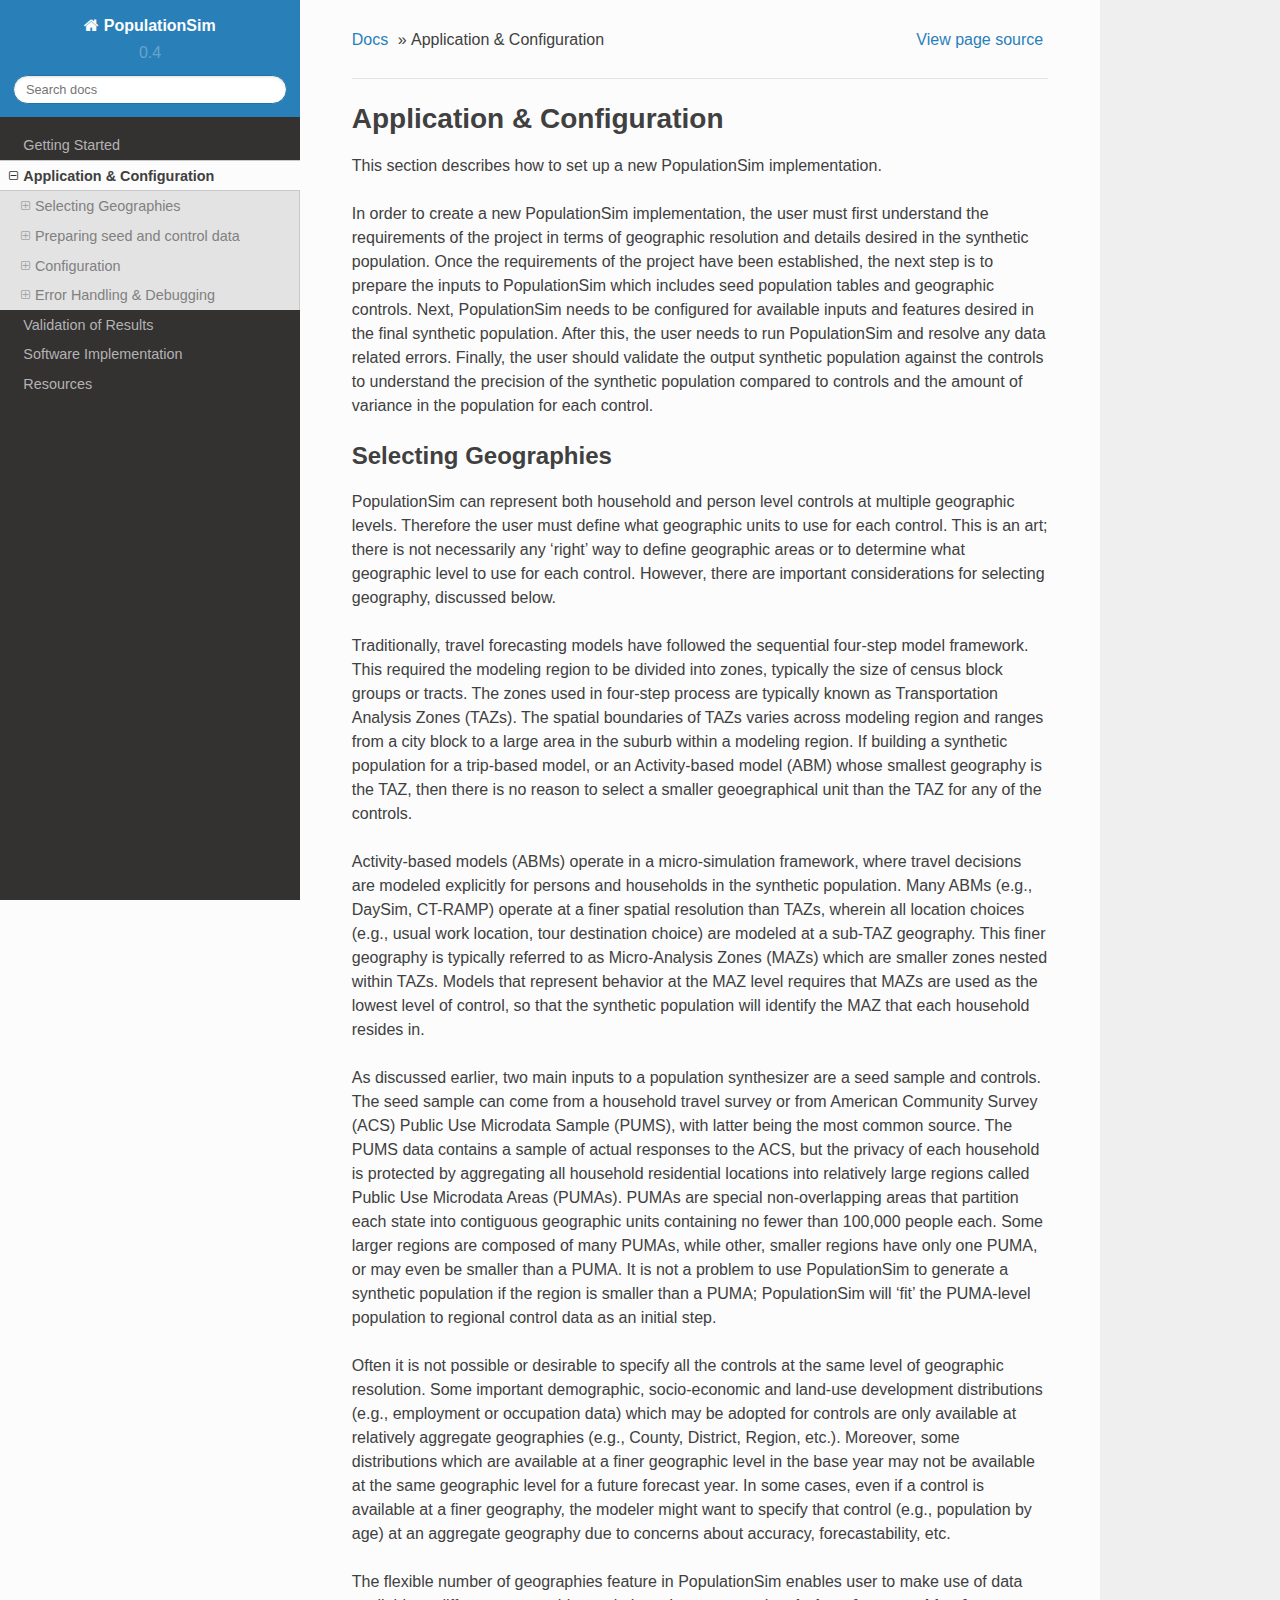
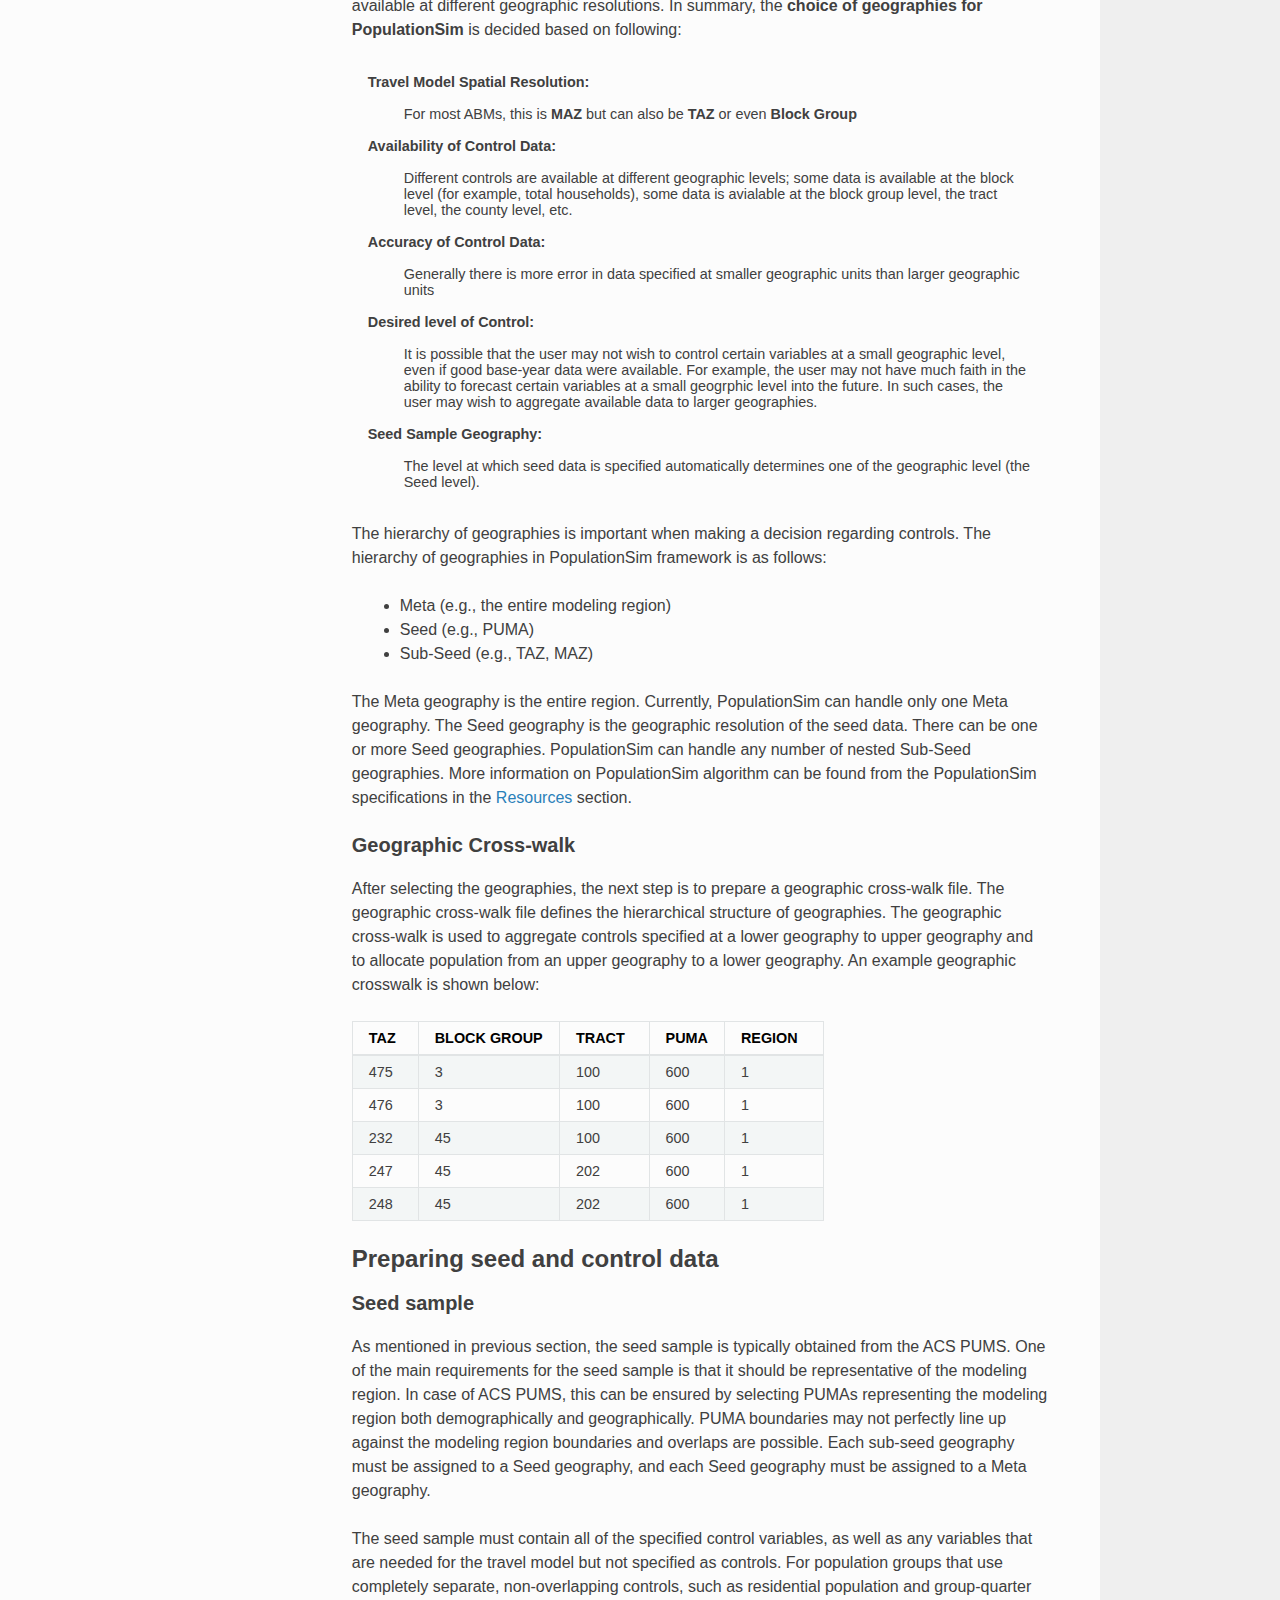
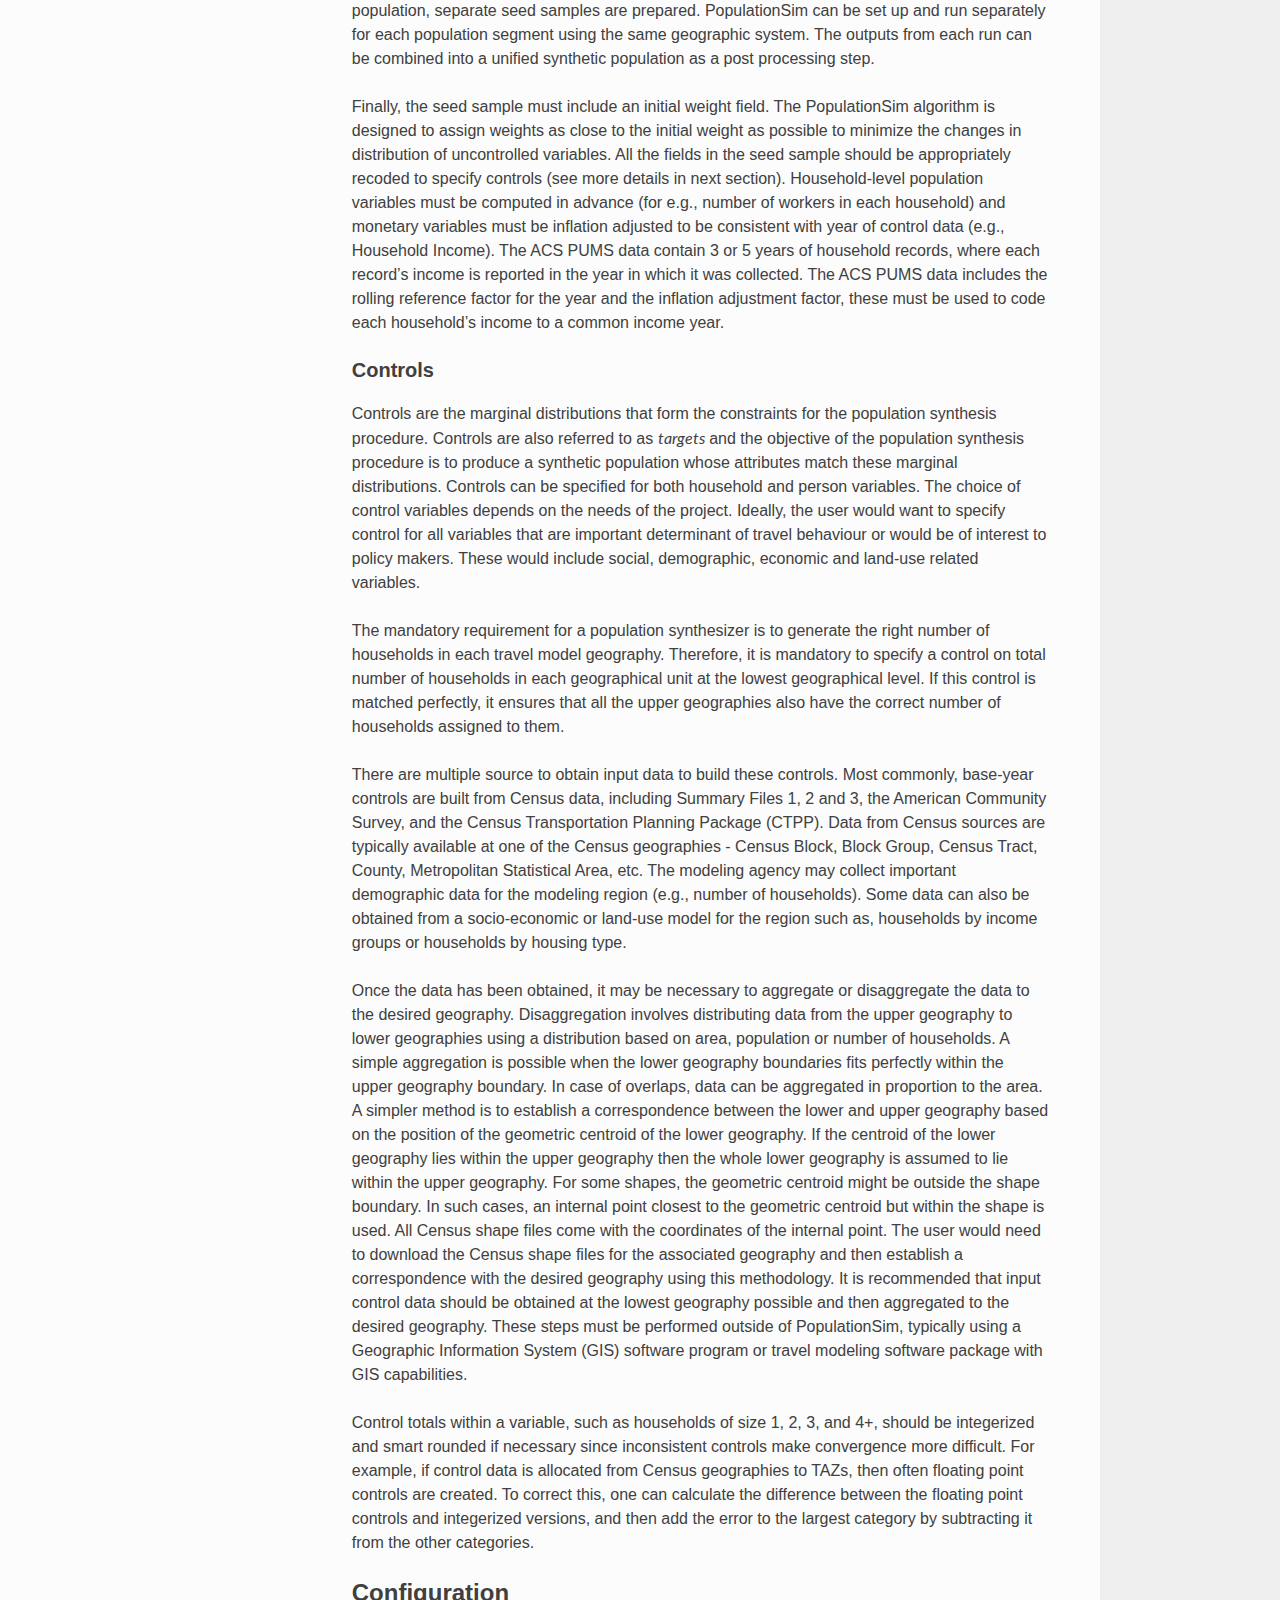
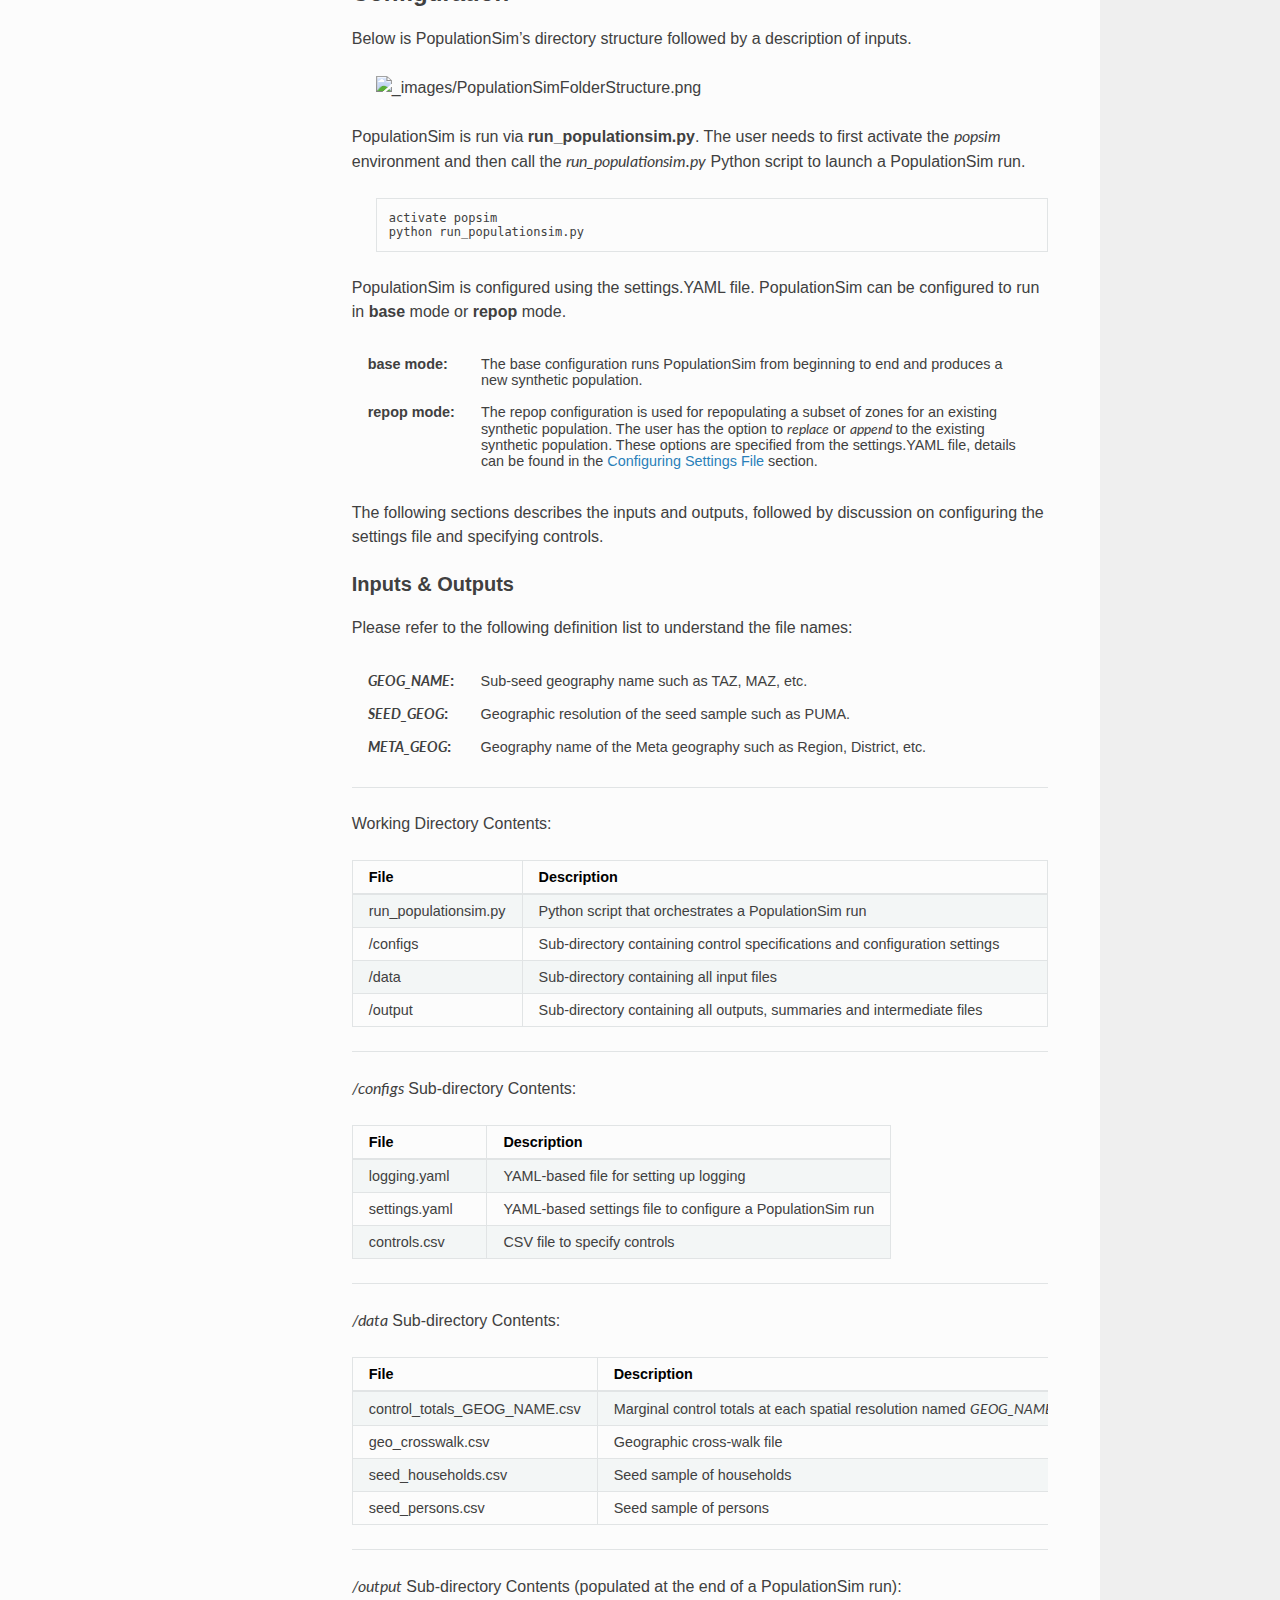
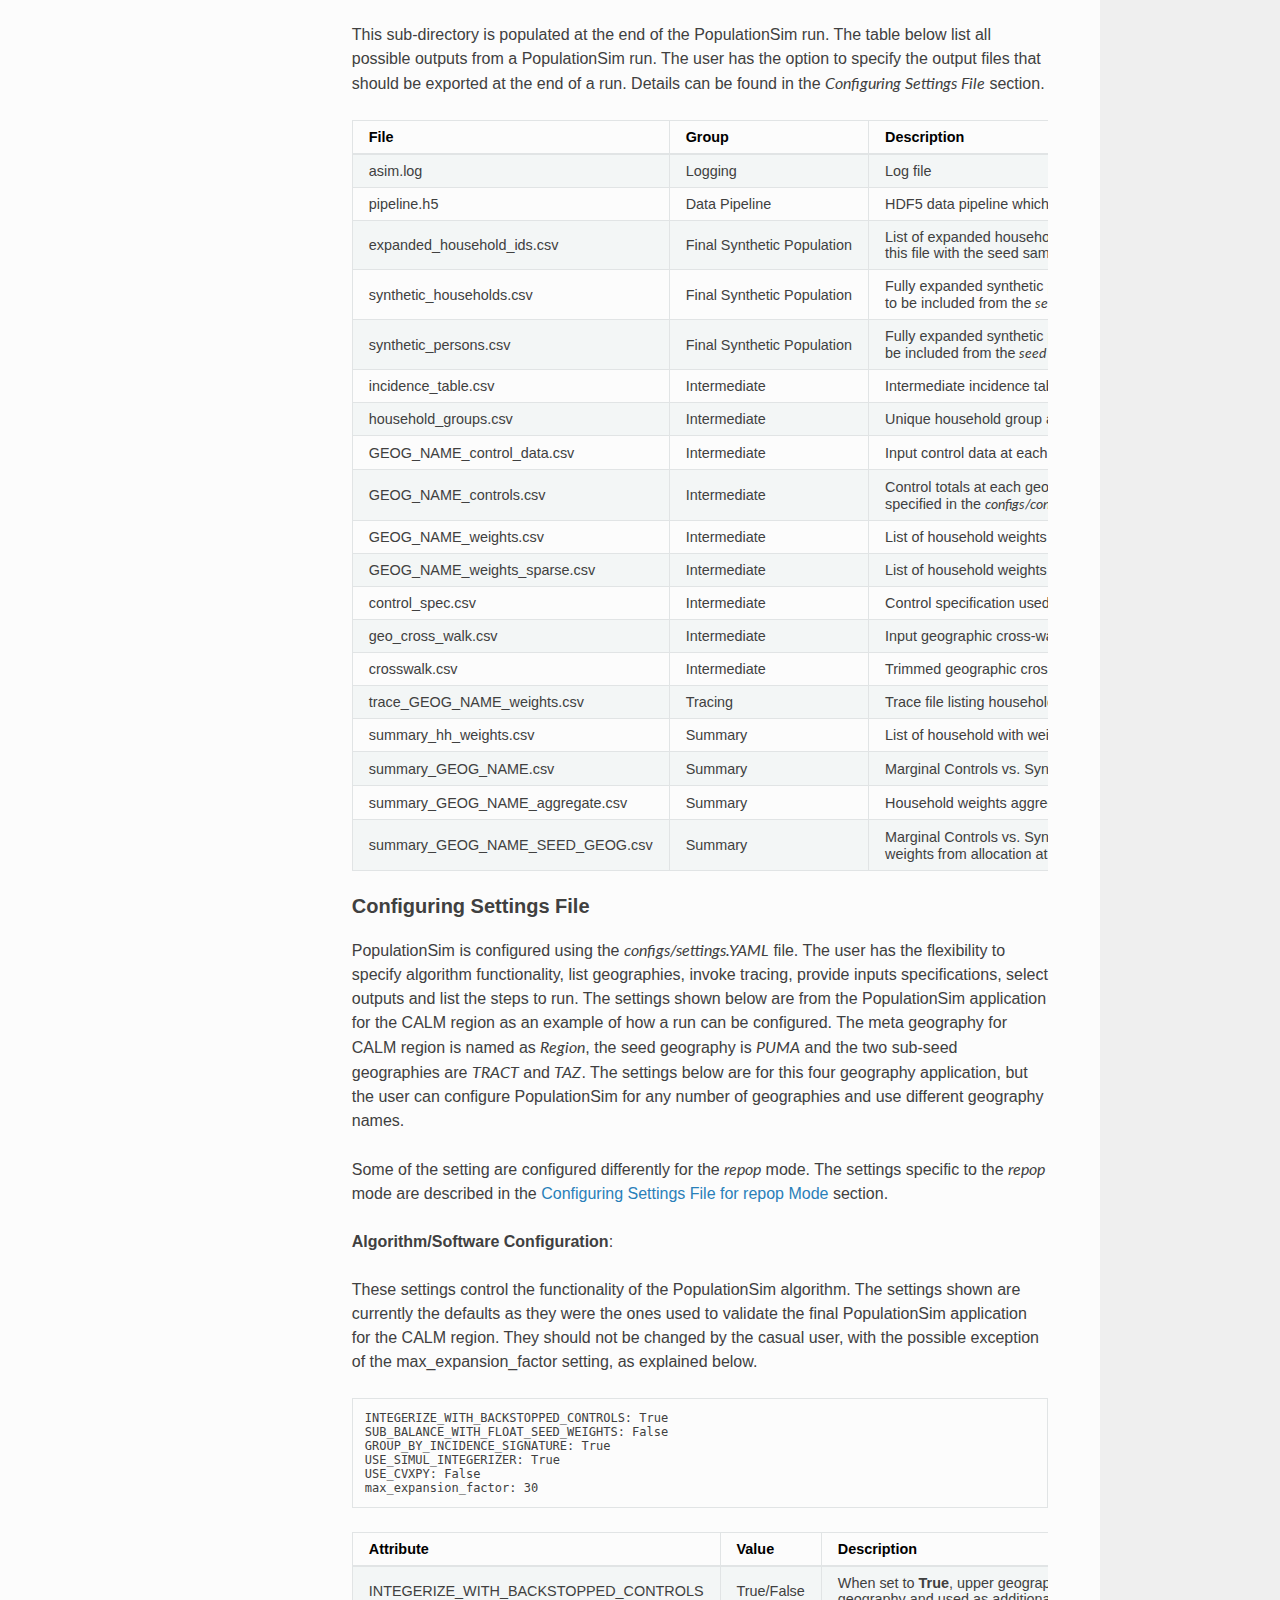
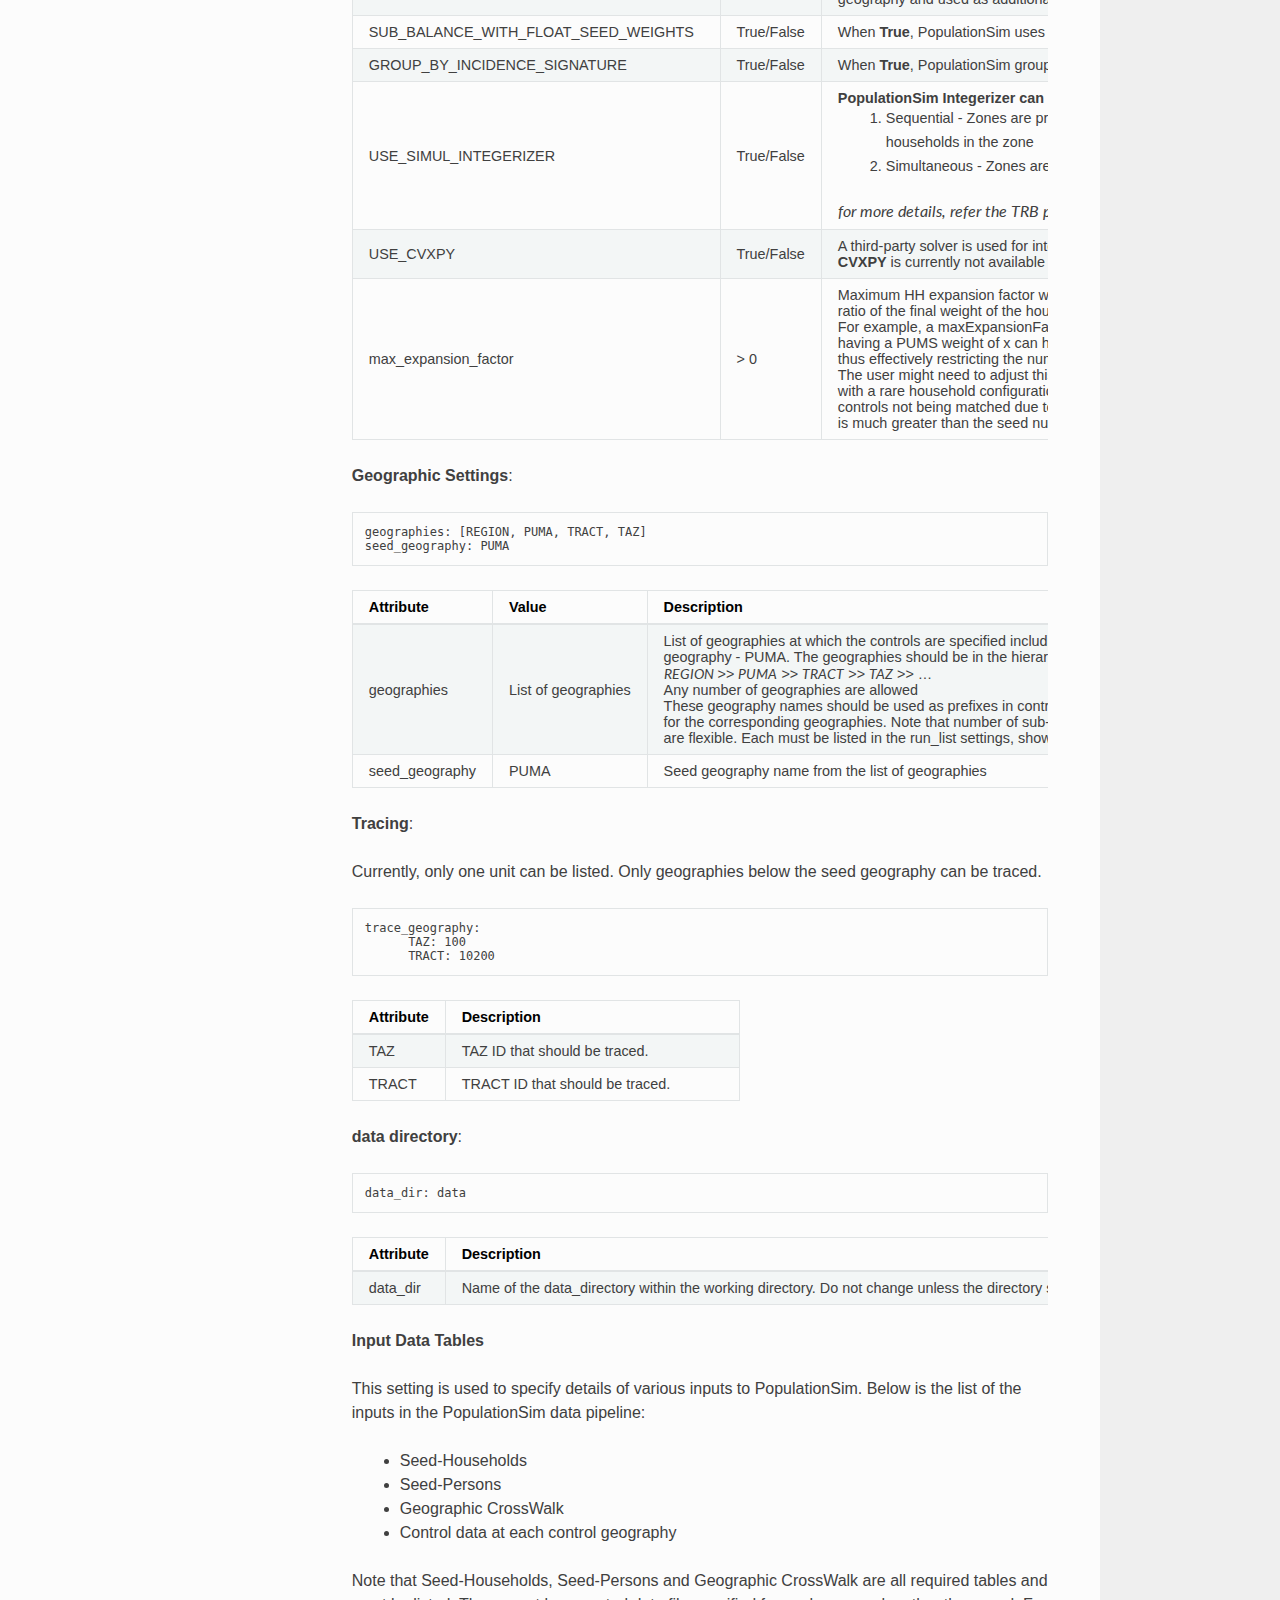
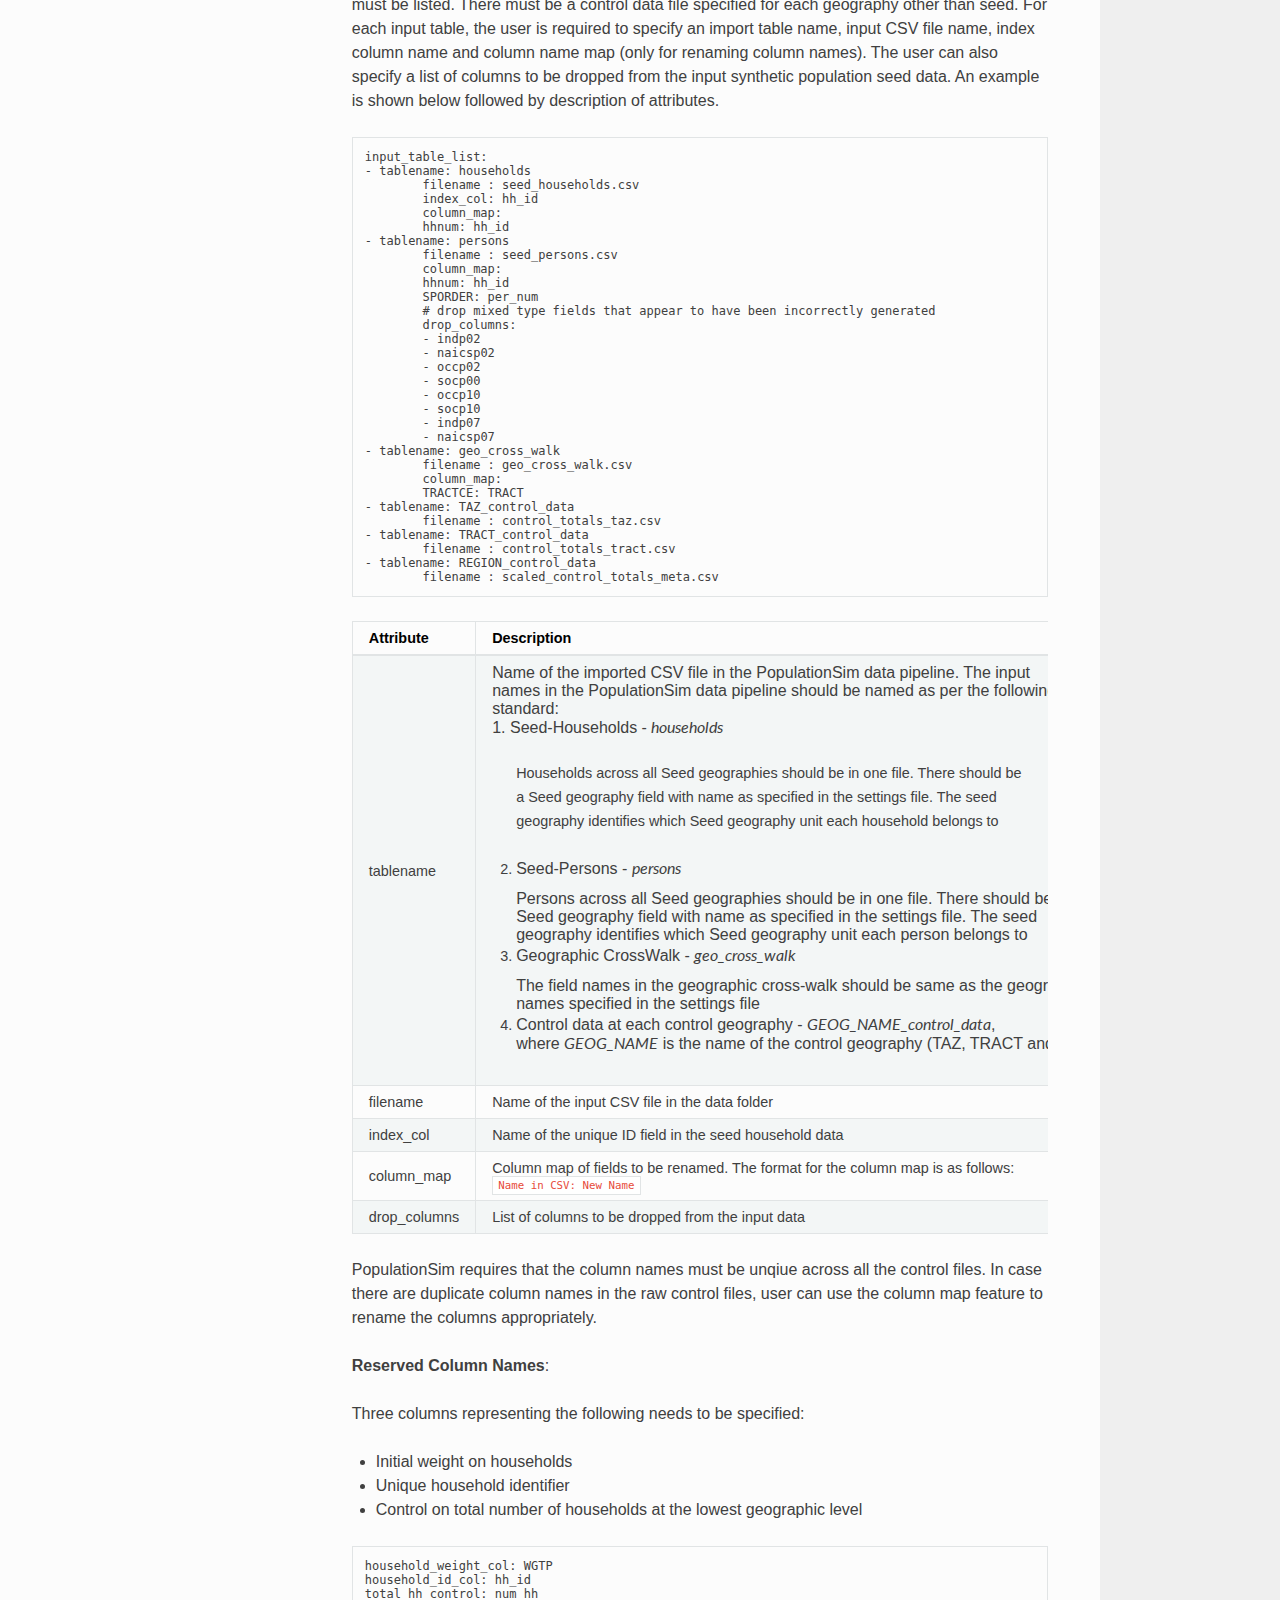
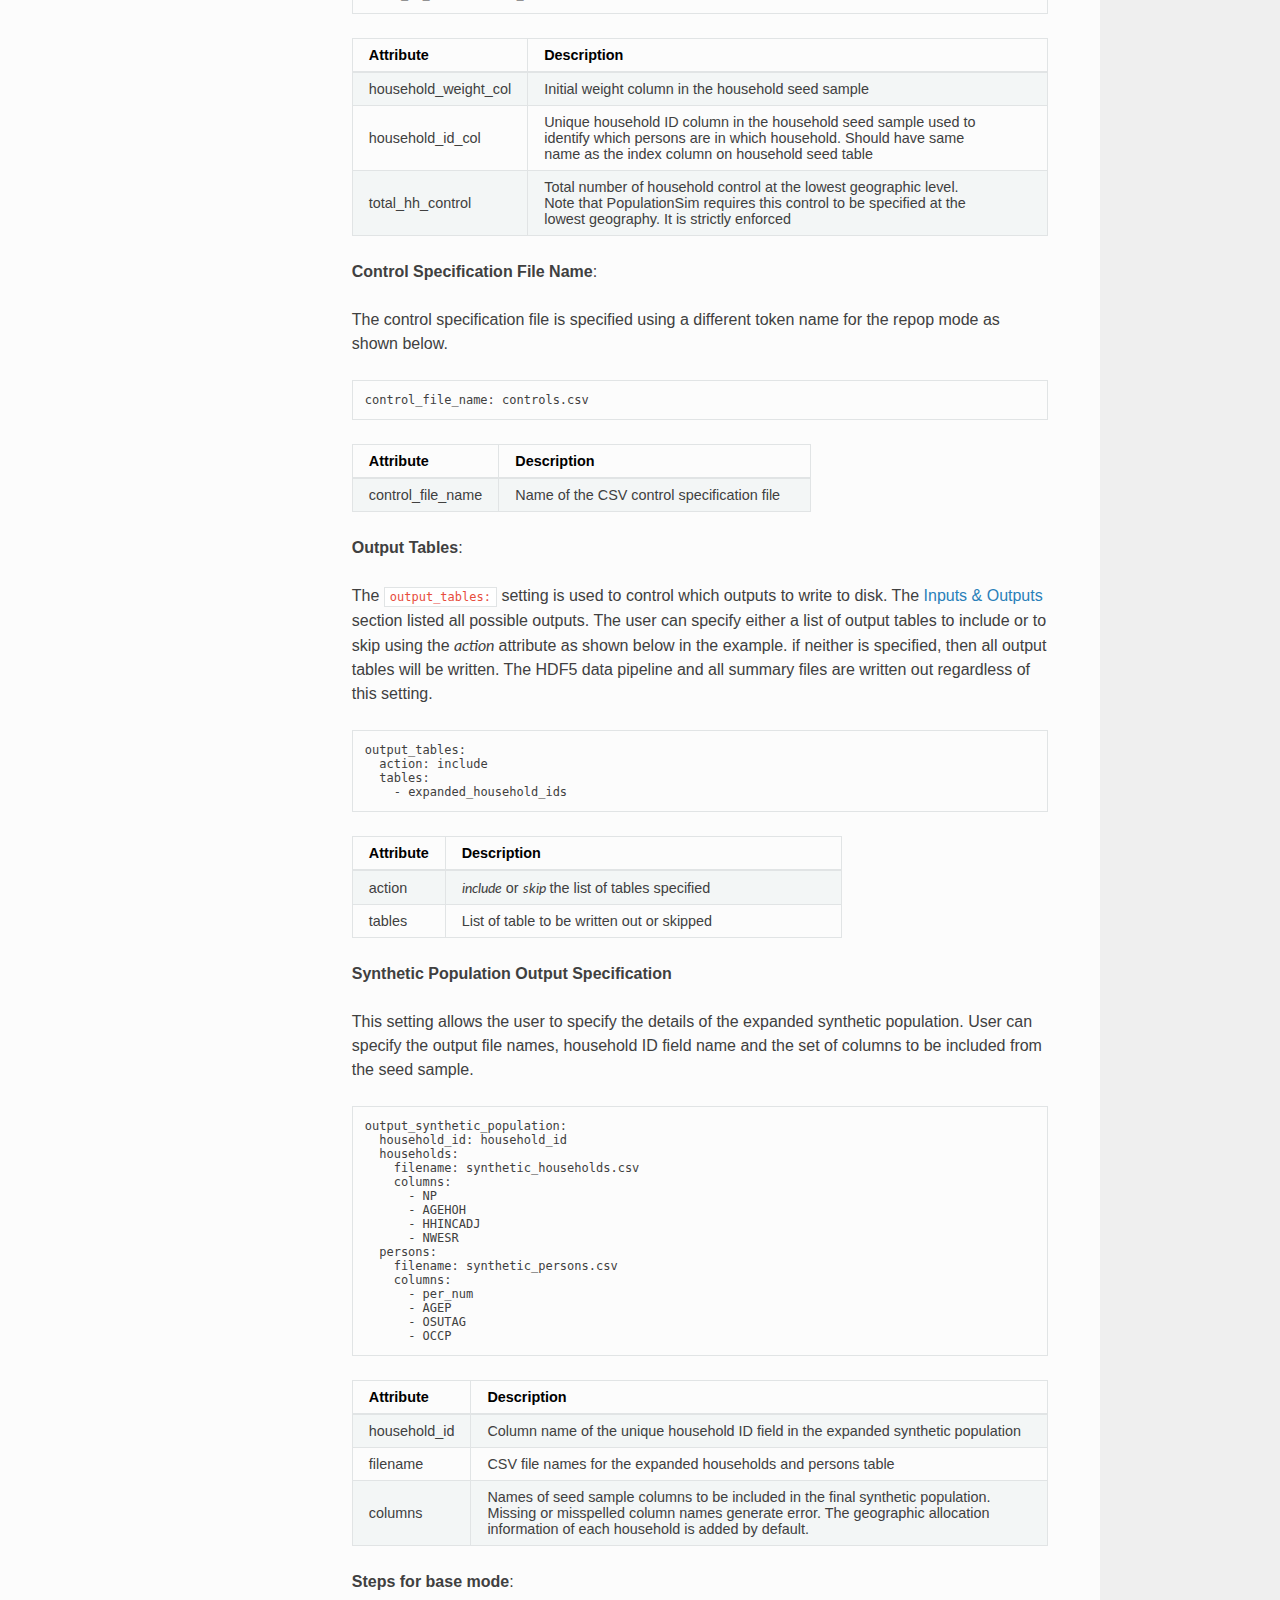
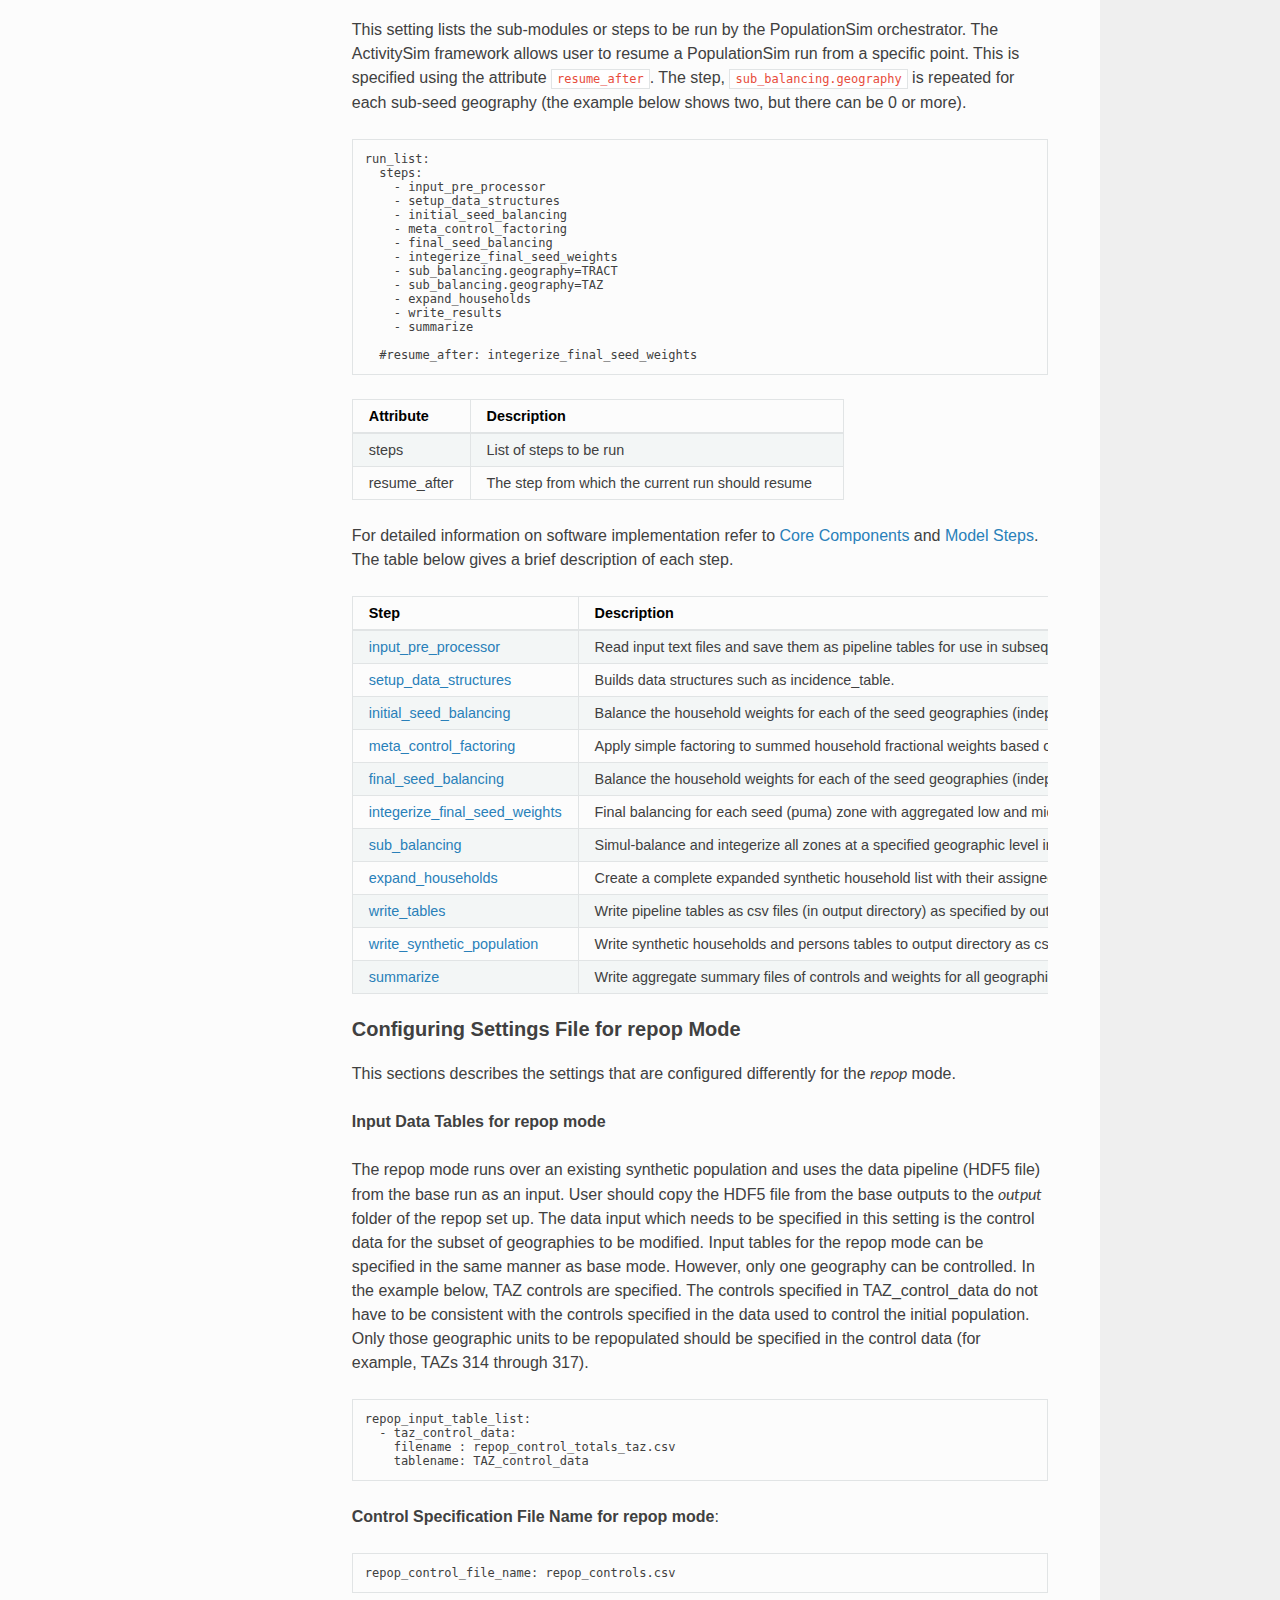
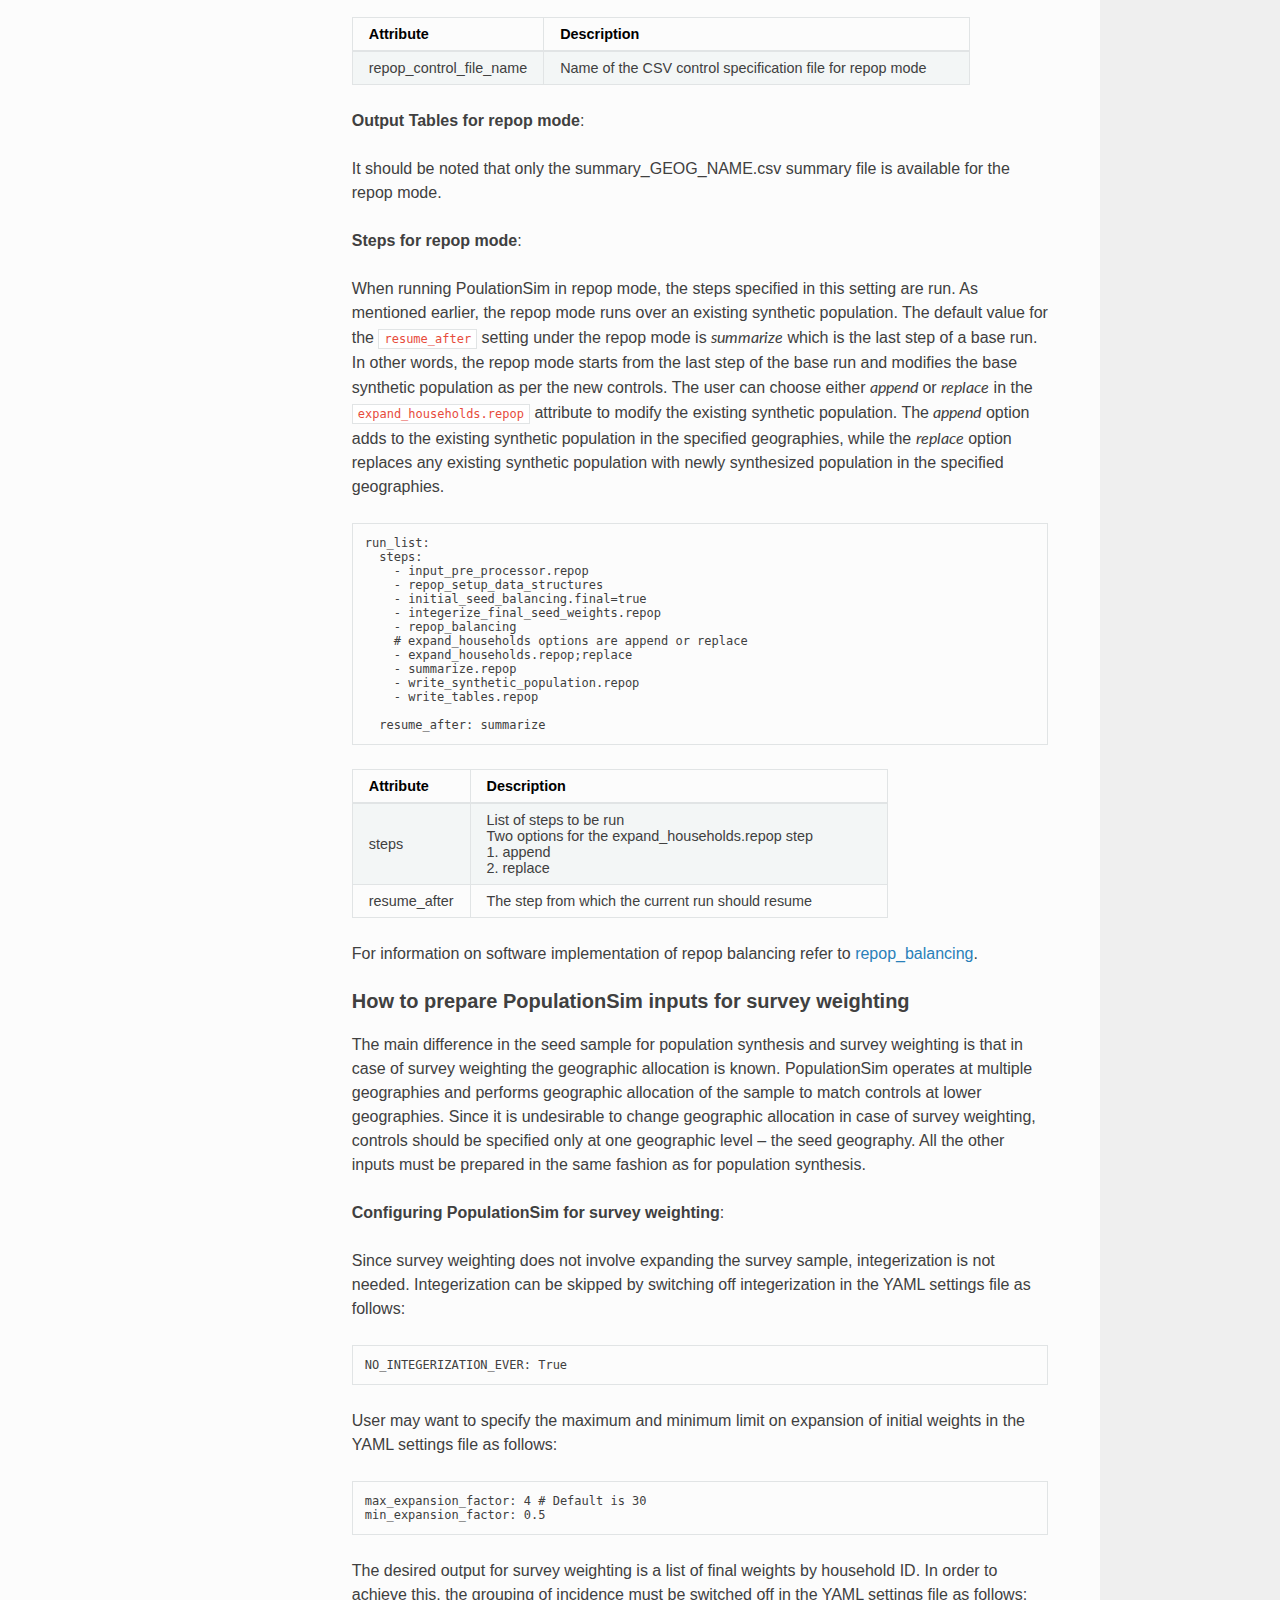
==== commit b489229f: "Deploy ActivitySim/populationsim to github.com/ActivitySim/populationsim.git:gh-pages" ====
--- a/application_configuration.html
+++ b/application_configuration.html
@@ -8,7 +8,7 @@
   
   <meta name="viewport" content="width=device-width, initial-scale=1.0">
   
-  <title>Application &amp; Configuration &mdash; PopulationSim 0.3.3
+  <title>Application &amp; Configuration &mdash; PopulationSim 0.4
  documentation</title>
   
 
@@ -18,36 +18,37 @@
   
 
   
-
-  
+  <script type="text/javascript" src="_static/js/modernizr.min.js"></script>
   
     
-
-  
-
-  
-    <link rel="stylesheet" href="_static/css/theme.css" type="text/css" />
+      <script type="text/javascript" id="documentation_options" data-url_root="./" src="_static/documentation_options.js"></script>
+        <script type="text/javascript" src="_static/jquery.js"></script>
+        <script type="text/javascript" src="_static/underscore.js"></script>
+        <script type="text/javascript" src="_static/doctools.js"></script>
+        <script type="text/javascript" src="_static/language_data.js"></script>
+    
+    <script type="text/javascript" src="_static/js/theme.js"></script>
+
+    
+
+  
+  <link rel="stylesheet" href="_static/css/theme.css" type="text/css" />
   <link rel="stylesheet" href="_static/pygments.css" type="text/css" />
   <link rel="stylesheet" href="_static/theme_overrides.css" type="text/css" />
     <link rel="index" title="Index" href="genindex.html" />
     <link rel="search" title="Search" href="search.html" />
     <link rel="next" title="Validation of Results" href="validation.html" />
     <link rel="prev" title="Getting Started" href="getting_started.html" /> 
-
-  
-  <script src="_static/js/modernizr.min.js"></script>
-
 </head>
 
 <body class="wy-body-for-nav">
 
    
   <div class="wy-grid-for-nav">
-
     
     <nav data-toggle="wy-nav-shift" class="wy-nav-side">
       <div class="wy-side-scroll">
-        <div class="wy-side-nav-search">
+        <div class="wy-side-nav-search" >
           
 
           
@@ -61,7 +62,7 @@
             
             
               <div class="version">
-                0.3.3
+                0.4
 
               </div>
             
@@ -102,6 +103,7 @@
 <li class="toctree-l3"><a class="reference internal" href="#inputs-outputs">Inputs &amp; Outputs</a></li>
 <li class="toctree-l3"><a class="reference internal" href="#configuring-settings-file">Configuring Settings File</a></li>
 <li class="toctree-l3"><a class="reference internal" href="#configuring-settings-file-for-repop-mode">Configuring Settings File for repop Mode</a></li>
+<li class="toctree-l3"><a class="reference internal" href="#how-to-prepare-populationsim-inputs-for-survey-weighting">How to prepare PopulationSim inputs for survey weighting</a></li>
 <li class="toctree-l3"><a class="reference internal" href="#specifying-controls">Specifying Controls</a></li>
 </ul>
 </li>
@@ -114,7 +116,7 @@
 </li>
 <li class="toctree-l1"><a class="reference internal" href="validation.html">Validation of Results</a></li>
 <li class="toctree-l1"><a class="reference internal" href="software.html">Software Implementation</a></li>
-<li class="toctree-l1"><a class="reference internal" href="docs.html">Documents &amp; Resources</a></li>
+<li class="toctree-l1"><a class="reference internal" href="docs.html">Resources</a></li>
 </ul>
 
             
@@ -220,7 +222,7 @@
 <li>Sub-Seed (e.g., TAZ, MAZ)</li>
 </ul>
 </div></blockquote>
-<p>The Meta geography is the entire region. Currently, PopulationSim can handle only one Meta geography. The Seed geography is the geographic resolution of the seed data. There can be one or more Seed geographies. PopulationSim can handle any number of nested Sub-Seed geographies. More information on PopulationSim algorithm can be found from the PopulationSim specifications in the <a class="reference internal" href="docs.html#docs"><span class="std std-ref">Documents &amp; Resources</span></a> section.</p>
+<p>The Meta geography is the entire region. Currently, PopulationSim can handle only one Meta geography. The Seed geography is the geographic resolution of the seed data. There can be one or more Seed geographies. PopulationSim can handle any number of nested Sub-Seed geographies. More information on PopulationSim algorithm can be found from the PopulationSim specifications in the <a class="reference internal" href="docs.html#docs"><span class="std std-ref">Resources</span></a> section.</p>
 <div class="section" id="geographic-cross-walk">
 <h3>Geographic Cross-walk<a class="headerlink" href="#geographic-cross-walk" title="Permalink to this headline">¶</a></h3>
 <p>After selecting the geographies, the next step is to prepare a geographic cross-walk file. The geographic cross-walk file defines the hierarchical structure of geographies. The geographic cross-walk is used to aggregate controls specified at a lower geography to upper geography and to allocate population from an upper geography to a lower geography. An example geographic crosswalk is shown below:</p>
@@ -290,22 +292,25 @@
 <p>There are multiple source to obtain input data to build these controls. Most commonly, base-year controls are built from Census data, including Summary Files 1, 2 and 3, the American Community Survey, and the Census Transportation Planning Package (CTPP). Data from Census sources are typically available at one of the Census geographies - Census Block, Block Group, Census Tract, County, Metropolitan Statistical Area, etc. The modeling agency may collect important demographic data for the modeling region (e.g., number of households). Some data can also be obtained from a socio-economic or land-use model for the region such as, households by income groups or households by housing type.</p>
 <p>Once the data has been obtained, it may be necessary to aggregate or disaggregate the data to the desired geography.
 Disaggregation involves distributing data from the upper geography to lower geographies using a distribution based on area, population or number of households. A simple aggregation is possible when the lower geography boundaries fits perfectly within the upper geography boundary. In case of overlaps, data can be aggregated in proportion to the area. A simpler method is to establish a correspondence between the lower and upper geography based on the position of the geometric centroid of the lower geography. If the centroid of the lower geography lies within the upper geography then the whole lower geography is assumed to lie within the upper geography. For some shapes, the geometric centroid might be outside the shape boundary. In such cases, an internal point closest to the geometric centroid but within the shape is used. All Census shape files come with the coordinates of the internal point.  The user would need to download the Census shape files for the associated geography and then establish a correspondence with the desired geography using this methodology. It is recommended that input control data should be obtained at the lowest geography possible and then aggregated to the desired geography. These steps must be performed outside of PopulationSim, typically using a Geographic Information System (GIS) software program or travel modeling software package with GIS capabilities.</p>
+<p>Control totals within a variable, such as households of size 1, 2, 3, and 4+, should be integerized and smart rounded if necessary since
+inconsistent controls make convergence more difficult.  For example, if control data is allocated from Census geographies to TAZs, then often
+floating point controls are created.  To correct this, one can calculate the difference between the floating point controls and integerized
+versions, and then add the error to the largest category by subtracting it from the other categories.</p>
 </div>
 </div>
 <div class="section" id="configuration">
 <h2>Configuration<a class="headerlink" href="#configuration" title="Permalink to this headline">¶</a></h2>
-<p>Below is PopulationSim’s directory structure followed by a description of inputs. To set up a PopulationSim run, the user must create this <a class="reference external" href="https://github.com/RSGInc/populationSim_resources/raw/master/template_folder/template.7z">directory structure</a></p>
+<p>Below is PopulationSim’s directory structure followed by a description of inputs.</p>
 <blockquote>
 <div><img alt="_images/PopulationSimFolderStructure.png" src="_images/PopulationSimFolderStructure.png" />
 </div></blockquote>
-<p>PopulationSim is run using the batch file <strong>RunPopulationSim.bat</strong>. The user needs to update the path to the Anaconda install (Anaconda2 folder) on their computer. This batch file activates the <em>populationsim</em> environment and then calls the <em>run_populationsim.py</em> Python script to launch a PopulationSim run. Open the <strong>RunPopulationSim.bat</strong> file in edit mode and change the path to Anaconda install as follows (note: if there are spaces in the path, put quotes around the path):</p>
-<div class="highlight-default notranslate"><div class="highlight"><pre><span></span><span class="p">::</span> <span class="n">USER</span> <span class="n">INPUTS</span>
-<span class="p">::</span> <span class="o">---------------------------------------------------------------------</span>
-<span class="p">::</span> <span class="n">Local</span> <span class="n">Anaconda</span> <span class="n">installation</span> <span class="n">directory</span>
-<span class="n">SET</span> <span class="n">ANACONDA_DIR</span><span class="o">=</span><span class="n">E</span><span class="p">:</span>\<span class="n">path</span>\<span class="n">to</span>\<span class="n">this</span>\<span class="n">directory</span>\<span class="n">Anaconda2</span>
-<span class="p">::</span> <span class="o">---------------------------------------------------------------------</span>
-</pre></div>
-</div>
+<p>PopulationSim is run via <strong>run_populationsim.py</strong>. The user needs to first activate the <em>popsim</em> environment and then call the <em>run_populationsim.py</em> Python script to launch a PopulationSim run.</p>
+<blockquote>
+<div><div class="highlight-default notranslate"><div class="highlight"><pre><span></span><span class="n">activate</span> <span class="n">popsim</span>
+<span class="n">python</span> <span class="n">run_populationsim</span><span class="o">.</span><span class="n">py</span>
+</pre></div>
+</div>
+</div></blockquote>
 <p>PopulationSim is configured using the settings.YAML file. PopulationSim can be configured to run in <strong>base</strong> mode or <strong>repop</strong> mode.</p>
 <table class="docutils field-list" frame="void" rules="none">
 <col class="field-name" />
@@ -346,19 +351,16 @@
 </tr>
 </thead>
 <tbody valign="top">
-<tr class="row-even"><td>RunPopulationSim.bat</td>
-<td>Batch file to run PopulationSim</td>
-</tr>
-<tr class="row-odd"><td>run_populationsim.py</td>
+<tr class="row-even"><td>run_populationsim.py</td>
 <td>Python script that orchestrates a PopulationSim run</td>
 </tr>
-<tr class="row-even"><td>/configs</td>
+<tr class="row-odd"><td>/configs</td>
 <td>Sub-directory containing control specifications and configuration settings</td>
 </tr>
-<tr class="row-odd"><td>/data</td>
+<tr class="row-even"><td>/data</td>
 <td>Sub-directory containing all input files</td>
 </tr>
-<tr class="row-even"><td>/output</td>
+<tr class="row-odd"><td>/output</td>
 <td>Sub-directory containing all outputs, summaries and intermediate files</td>
 </tr>
 </tbody>
@@ -1056,6 +1058,46 @@
 </table>
 <p>For information on software implementation of repop balancing refer to <a class="reference internal" href="software.html#repop-balancing"><span class="std std-ref">repop_balancing</span></a>.</p>
 </div>
+<div class="section" id="how-to-prepare-populationsim-inputs-for-survey-weighting">
+<span id="settings-weighting"></span><h3>How to prepare PopulationSim inputs for survey weighting<a class="headerlink" href="#how-to-prepare-populationsim-inputs-for-survey-weighting" title="Permalink to this headline">¶</a></h3>
+<p>The main difference in the seed sample for population synthesis and survey weighting is that in case of survey weighting the geographic allocation is known. PopulationSim operates at multiple geographies and performs geographic allocation of the sample to match controls at lower geographies. Since it is undesirable to change geographic allocation in case of survey weighting, controls should be specified only at one geographic level – the seed geography.  All the other inputs must be prepared in the same fashion as for population synthesis.</p>
+<p><strong>Configuring PopulationSim for survey weighting</strong>:</p>
+<p>Since survey weighting does not involve expanding the survey sample, integerization is not needed. Integerization can be skipped by switching off integerization in the YAML settings file as follows:</p>
+<div class="highlight-default notranslate"><div class="highlight"><pre><span></span><span class="n">NO_INTEGERIZATION_EVER</span><span class="p">:</span> <span class="kc">True</span>
+</pre></div>
+</div>
+<p>User may want to specify the maximum and minimum limit on expansion of initial weights in the YAML settings file as follows:</p>
+<div class="highlight-default notranslate"><div class="highlight"><pre><span></span><span class="n">max_expansion_factor</span><span class="p">:</span> <span class="mi">4</span> <span class="c1"># Default is 30</span>
+<span class="n">min_expansion_factor</span><span class="p">:</span> <span class="mf">0.5</span>
+</pre></div>
+</div>
+<p>The desired output for survey weighting is a list of final weights by household ID. In order to achieve this, the grouping of incidence must be switched off in the YAML settings file as follows:</p>
+<div class="highlight-default notranslate"><div class="highlight"><pre><span></span><span class="n">GROUP_BY_INCIDENCE_SIGNATURE</span><span class="p">:</span> <span class="kc">False</span>
+</pre></div>
+</div>
+<p><strong>Output Tables for weighting mode</strong>:</p>
+<p>To obtain the final weights by household ID, the seed geography weights table must be specified in the YAML settings file as below:</p>
+<div class="highlight-default notranslate"><div class="highlight"><pre><span></span><span class="n">output_tables</span><span class="p">:</span>
+  <span class="n">action</span><span class="p">:</span> <span class="n">include</span>
+  <span class="n">tables</span><span class="p">:</span>
+    <span class="o">-</span> <span class="n">seed_geography_weights</span>
+    <span class="o">...</span>
+</pre></div>
+</div>
+<p>The seed_geography_weights file contains the following columns:</p>
+<div class="highlight-default notranslate"><div class="highlight"><pre><span></span><span class="n">HH_ID</span>
+<span class="n">SeedGeog_ID</span>
+<span class="n">preliminary_balanced_weight</span> <span class="p">(</span><span class="n">weight</span> <span class="n">after</span> <span class="n">initial</span> <span class="n">seed</span> <span class="n">balancing</span><span class="p">)</span>
+<span class="n">sample_weight</span> <span class="p">(</span><span class="n">initial</span> <span class="n">sample</span> <span class="n">weight</span><span class="p">)</span>
+<span class="n">balanced_weight</span> <span class="p">(</span><span class="n">weight</span> <span class="n">after</span> <span class="n">final</span> <span class="n">seed</span> <span class="n">balancing</span><span class="p">)</span>
+</pre></div>
+</div>
+<p><strong>Notes for weighting mode</strong>:</p>
+<ul class="simple">
+<li>If there are no meta controls, the preliminary and final balanced weights are same.</li>
+<li>It should be noted that under NO_INTEGERIZATION_EVER mode the expanded_household_ids file is empty.</li>
+</ul>
+</div>
 <div class="section" id="specifying-controls">
 <h3>Specifying Controls<a class="headerlink" href="#specifying-controls" title="Permalink to this headline">¶</a></h3>
 <p>The controls for a PopulationSim run are specified using the control specification CSV file. Following the ActivitySim framework, Python expressions are used for specifying control constraints.  An example file is below.</p>
@@ -1211,7 +1253,7 @@
         <a href="validation.html" class="btn btn-neutral float-right" title="Validation of Results" accesskey="n" rel="next">Next <span class="fa fa-arrow-circle-right"></span></a>
       
       
-        <a href="getting_started.html" class="btn btn-neutral" title="Getting Started" accesskey="p" rel="prev"><span class="fa fa-arrow-circle-left"></span> Previous</a>
+        <a href="getting_started.html" class="btn btn-neutral float-left" title="Getting Started" accesskey="p" rel="prev"><span class="fa fa-arrow-circle-left"></span> Previous</a>
       
     </div>
   
@@ -1220,7 +1262,7 @@
 
   <div role="contentinfo">
     <p>
-        &copy; Copyright contributing authors.
+        &copy; Copyright contributing authors
 
     </p>
   </div>
@@ -1237,38 +1279,16 @@
   
 
 
-  
-
-    <script type="text/javascript">
-        var DOCUMENTATION_OPTIONS = {
-            URL_ROOT:'./',
-            VERSION:'0.3.3',
-            LANGUAGE:'None',
-            COLLAPSE_INDEX:false,
-            FILE_SUFFIX:'.html',
-            HAS_SOURCE:  true,
-            SOURCELINK_SUFFIX: '.txt'
-        };
-    </script>
-      <script type="text/javascript" src="_static/jquery.js"></script>
-      <script type="text/javascript" src="_static/underscore.js"></script>
-      <script type="text/javascript" src="_static/doctools.js"></script>
-      <script type="text/javascript" src="https://cdnjs.cloudflare.com/ajax/libs/mathjax/2.7.1/MathJax.js?config=TeX-AMS-MML_HTMLorMML"></script>
-
-  
-
-  
-  
-    <script type="text/javascript" src="_static/js/theme.js"></script>
-  
-
   <script type="text/javascript">
       jQuery(function () {
-          
-          SphinxRtdTheme.Navigation.enableSticky();
-          
+          SphinxRtdTheme.Navigation.enable(true);
       });
-  </script> 
+  </script>
+
+  
+  
+    
+   
 
 </body>
 </html>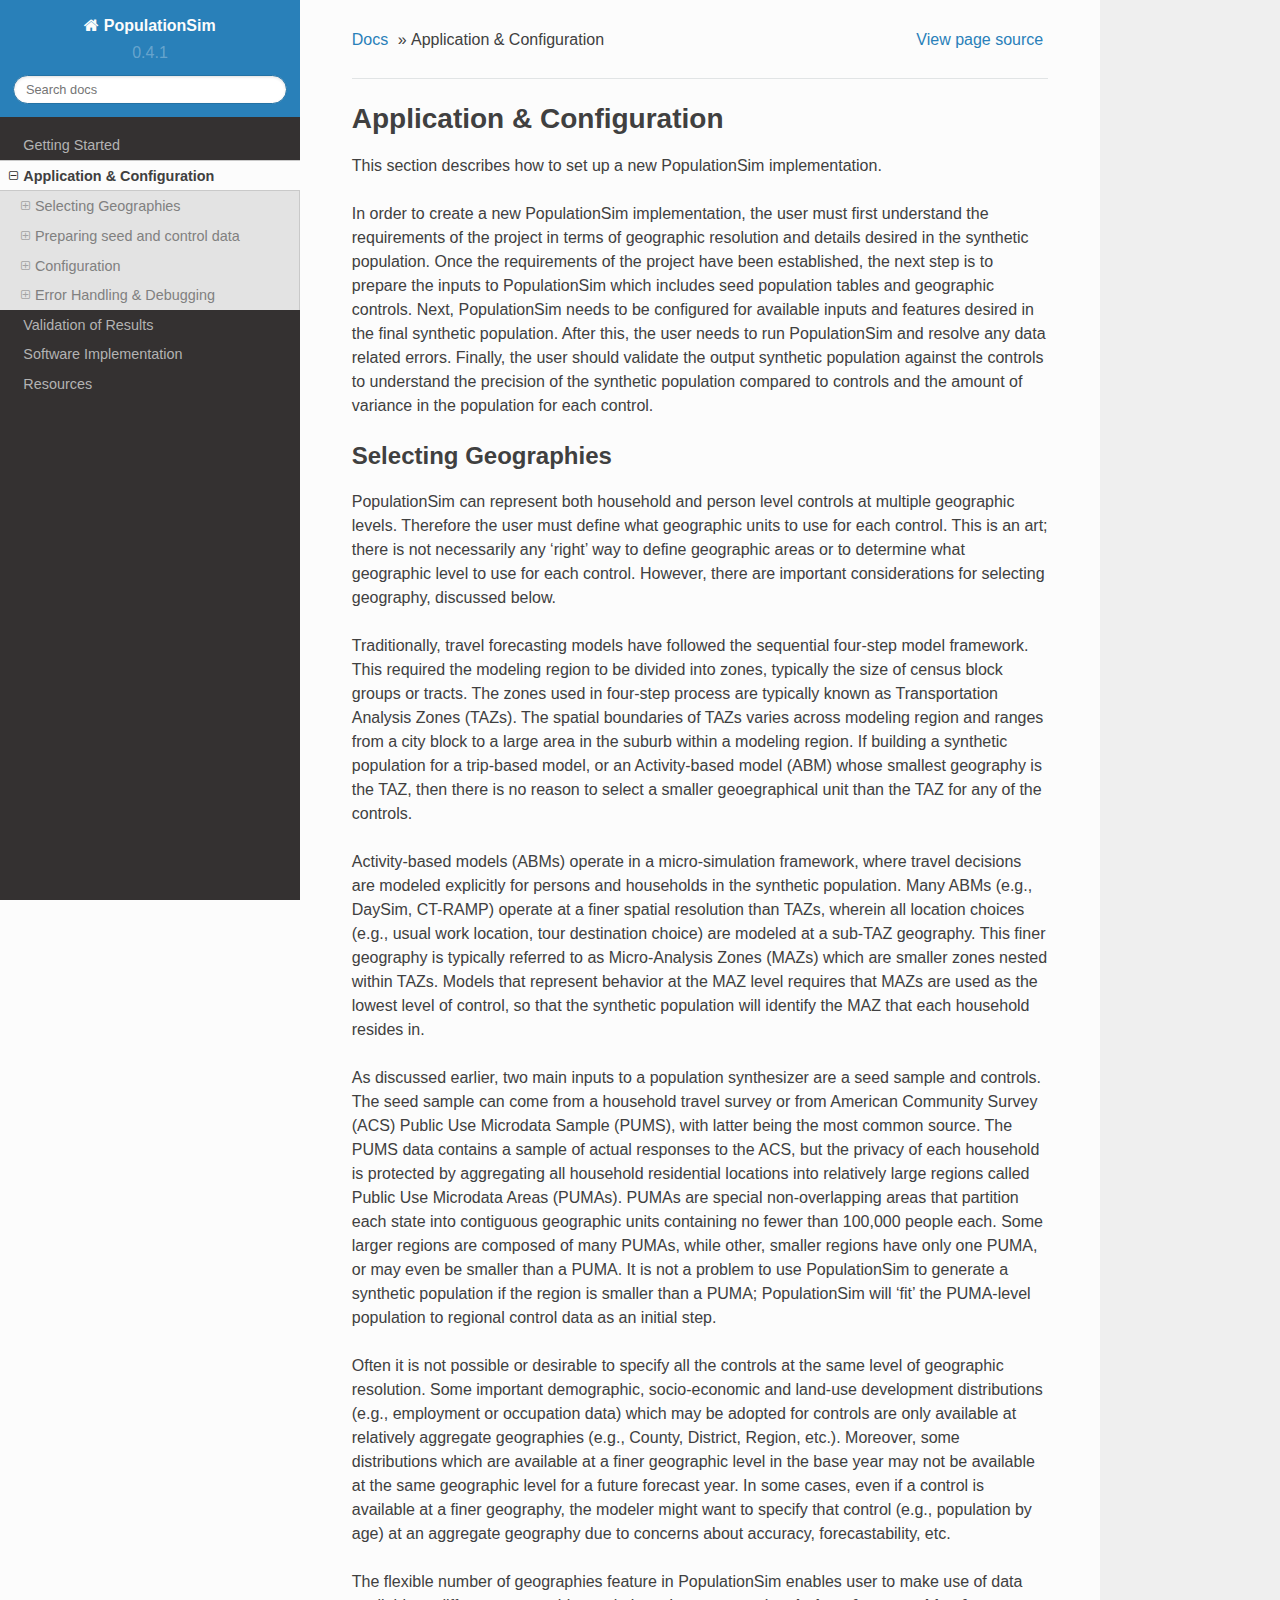
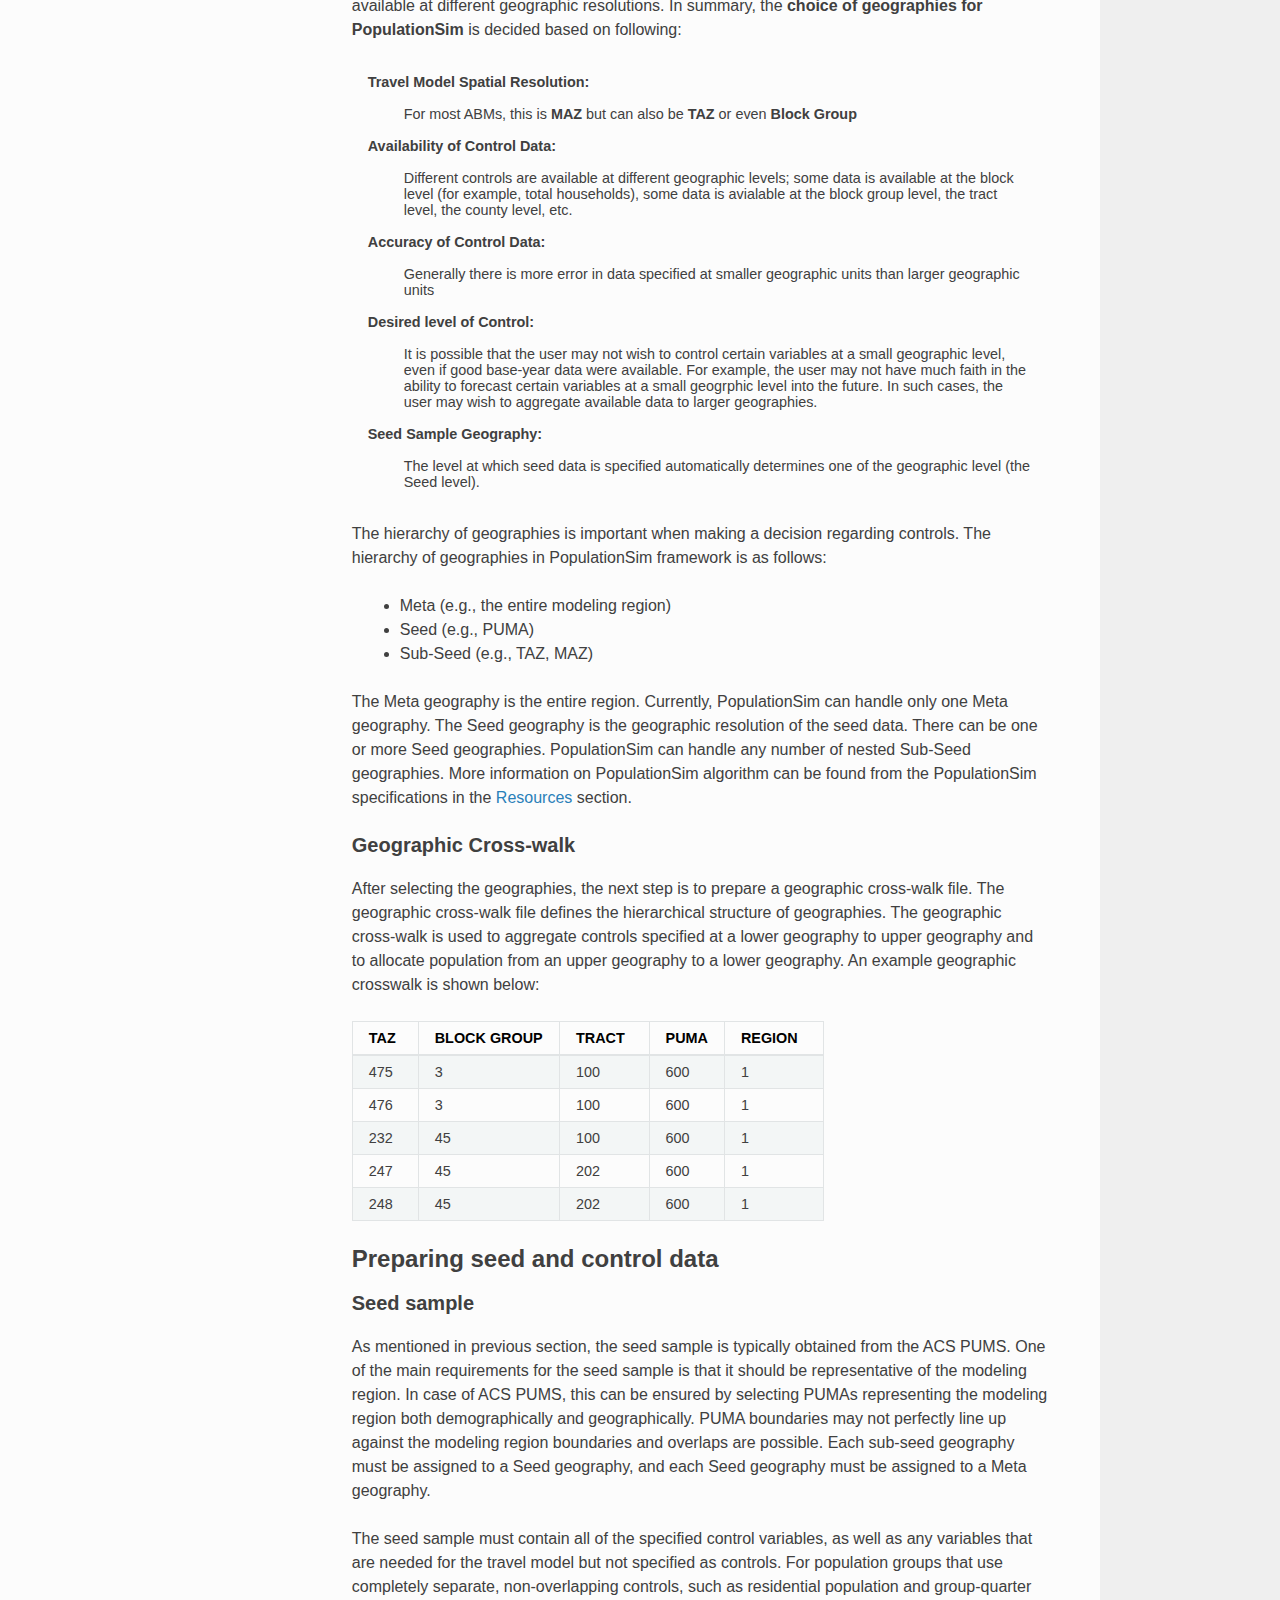
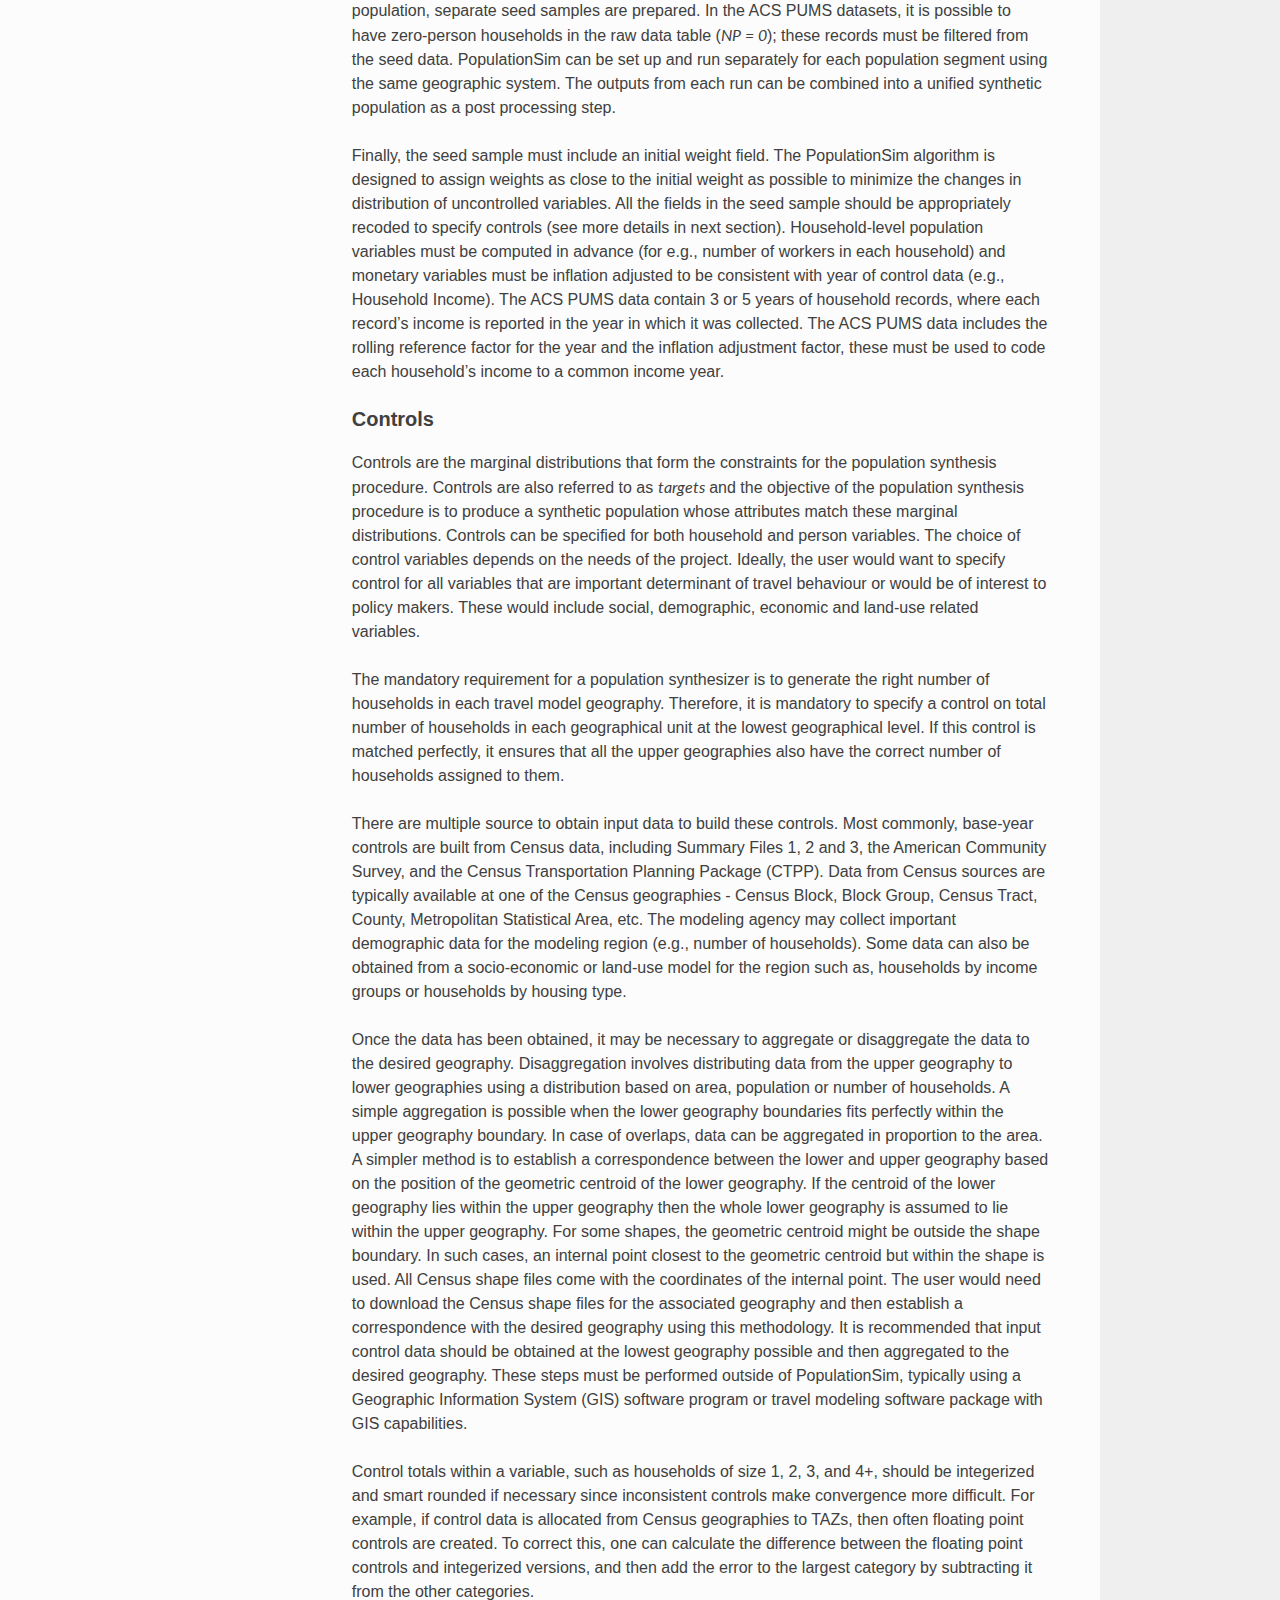
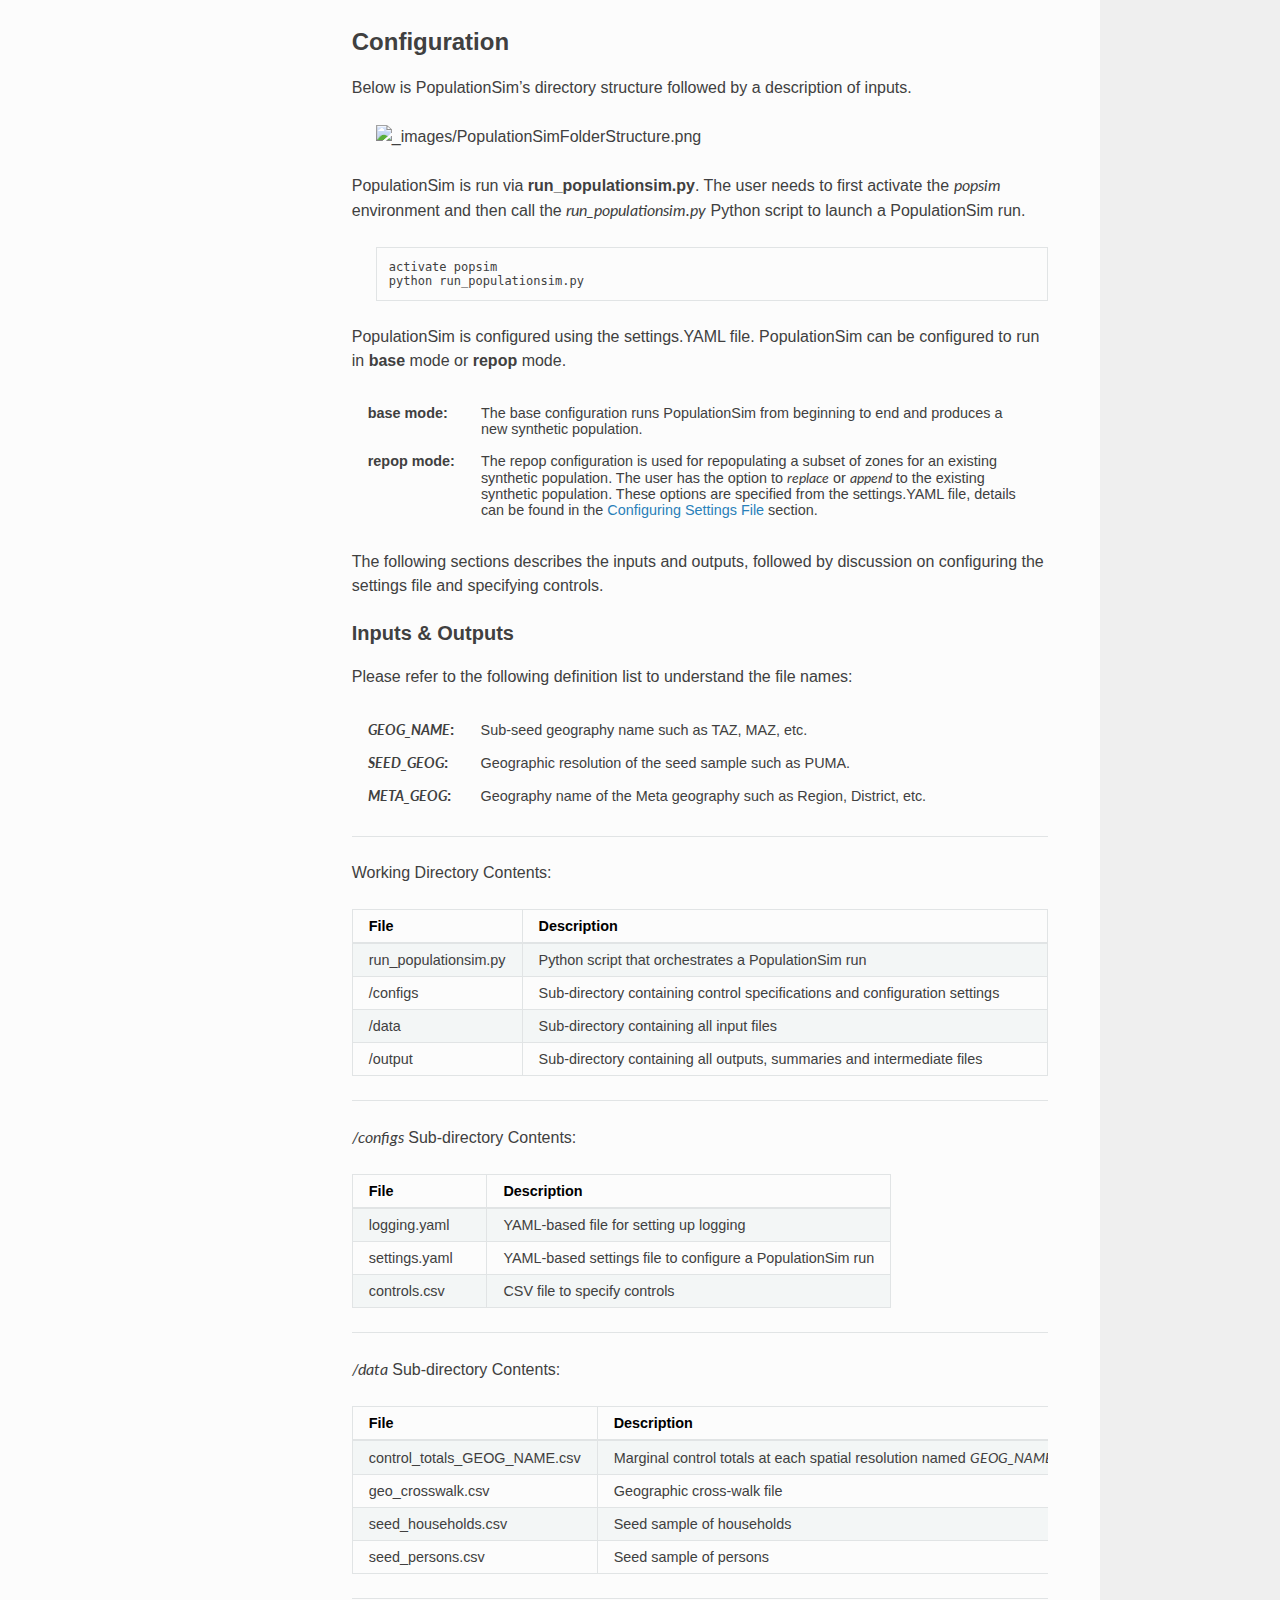
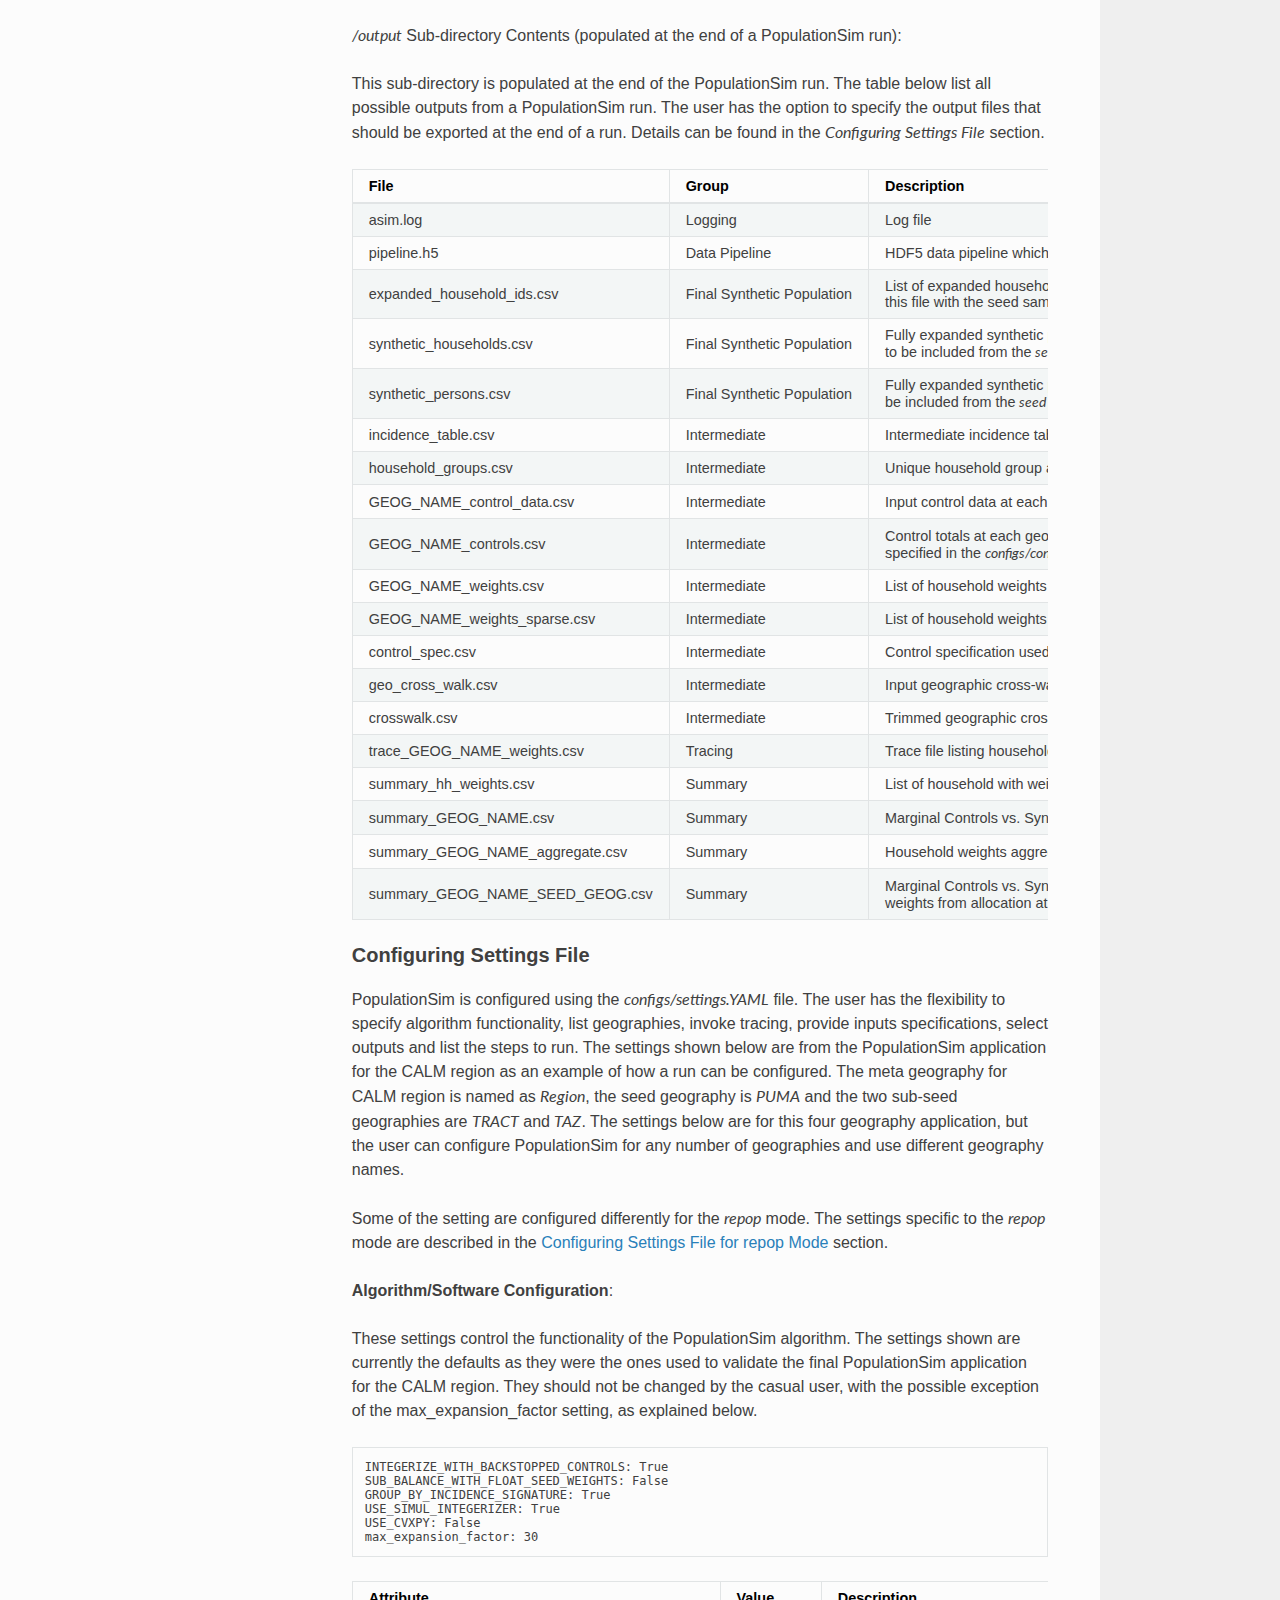
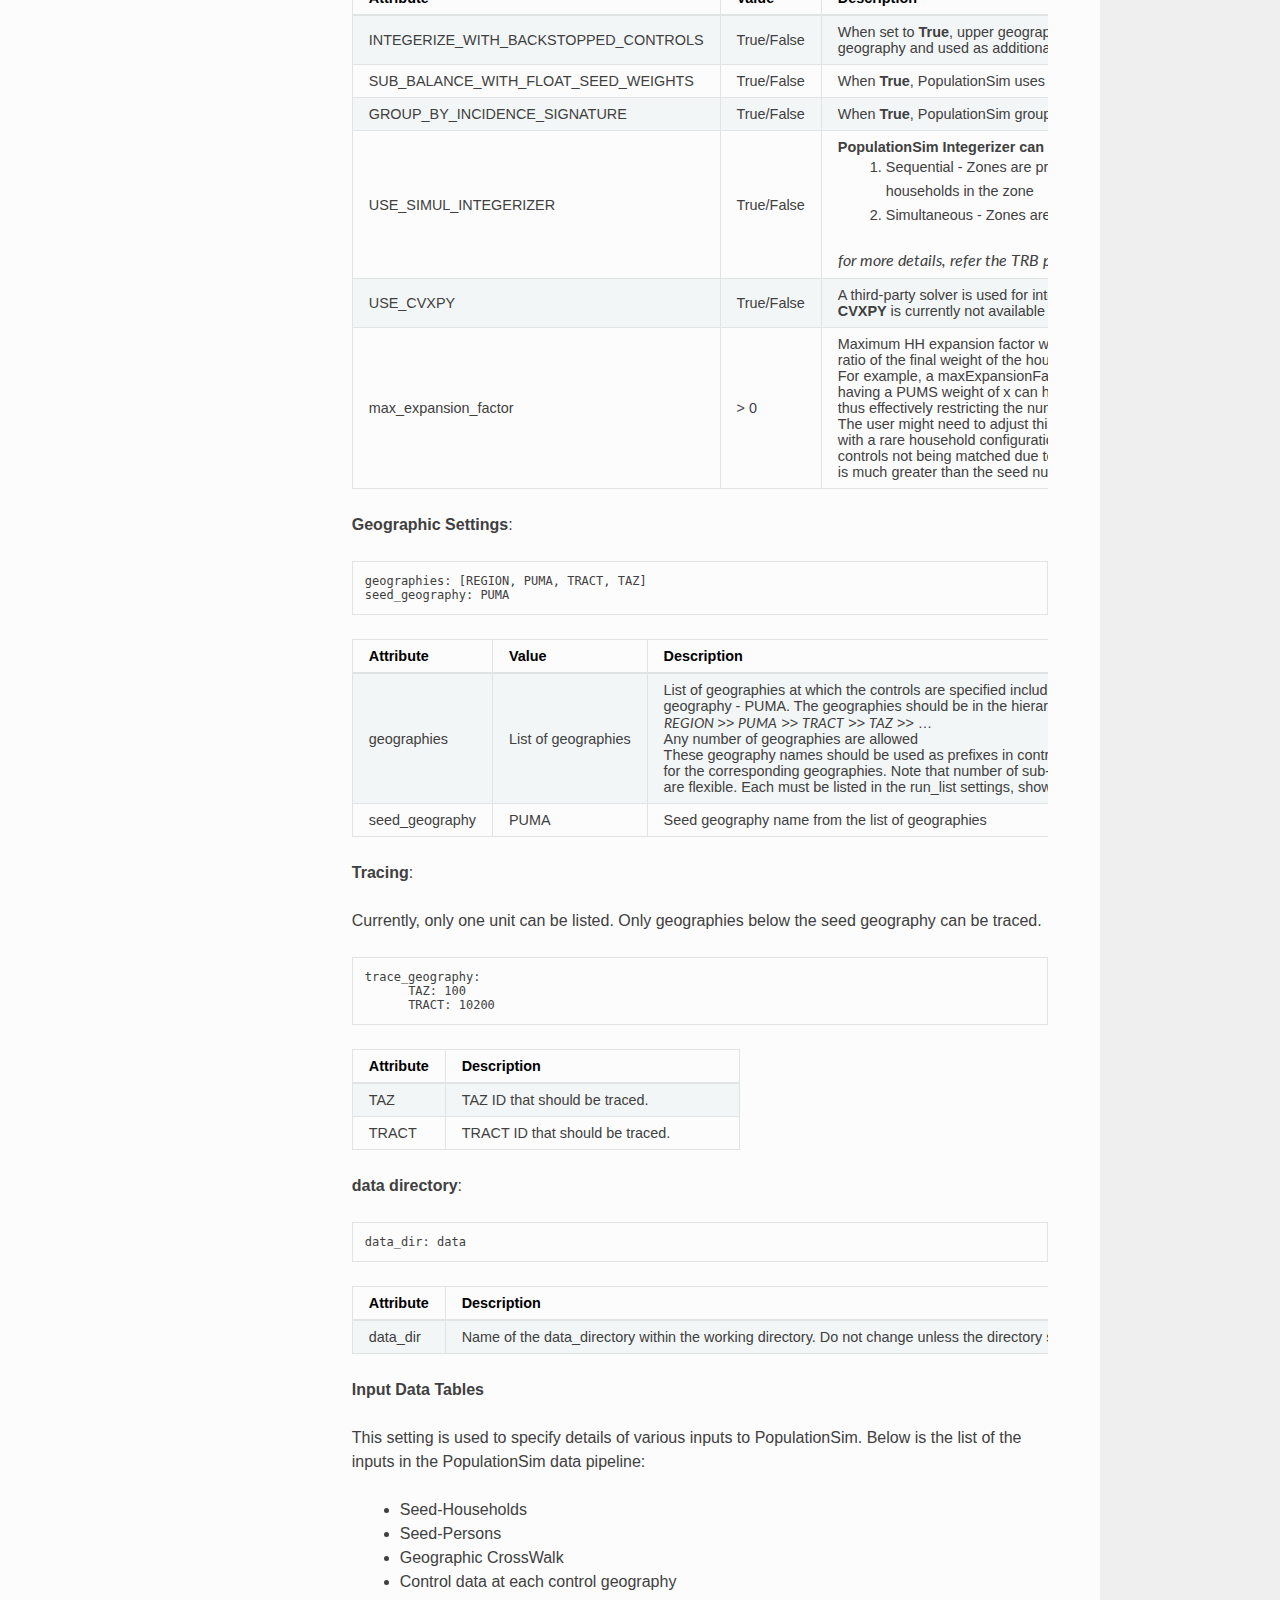
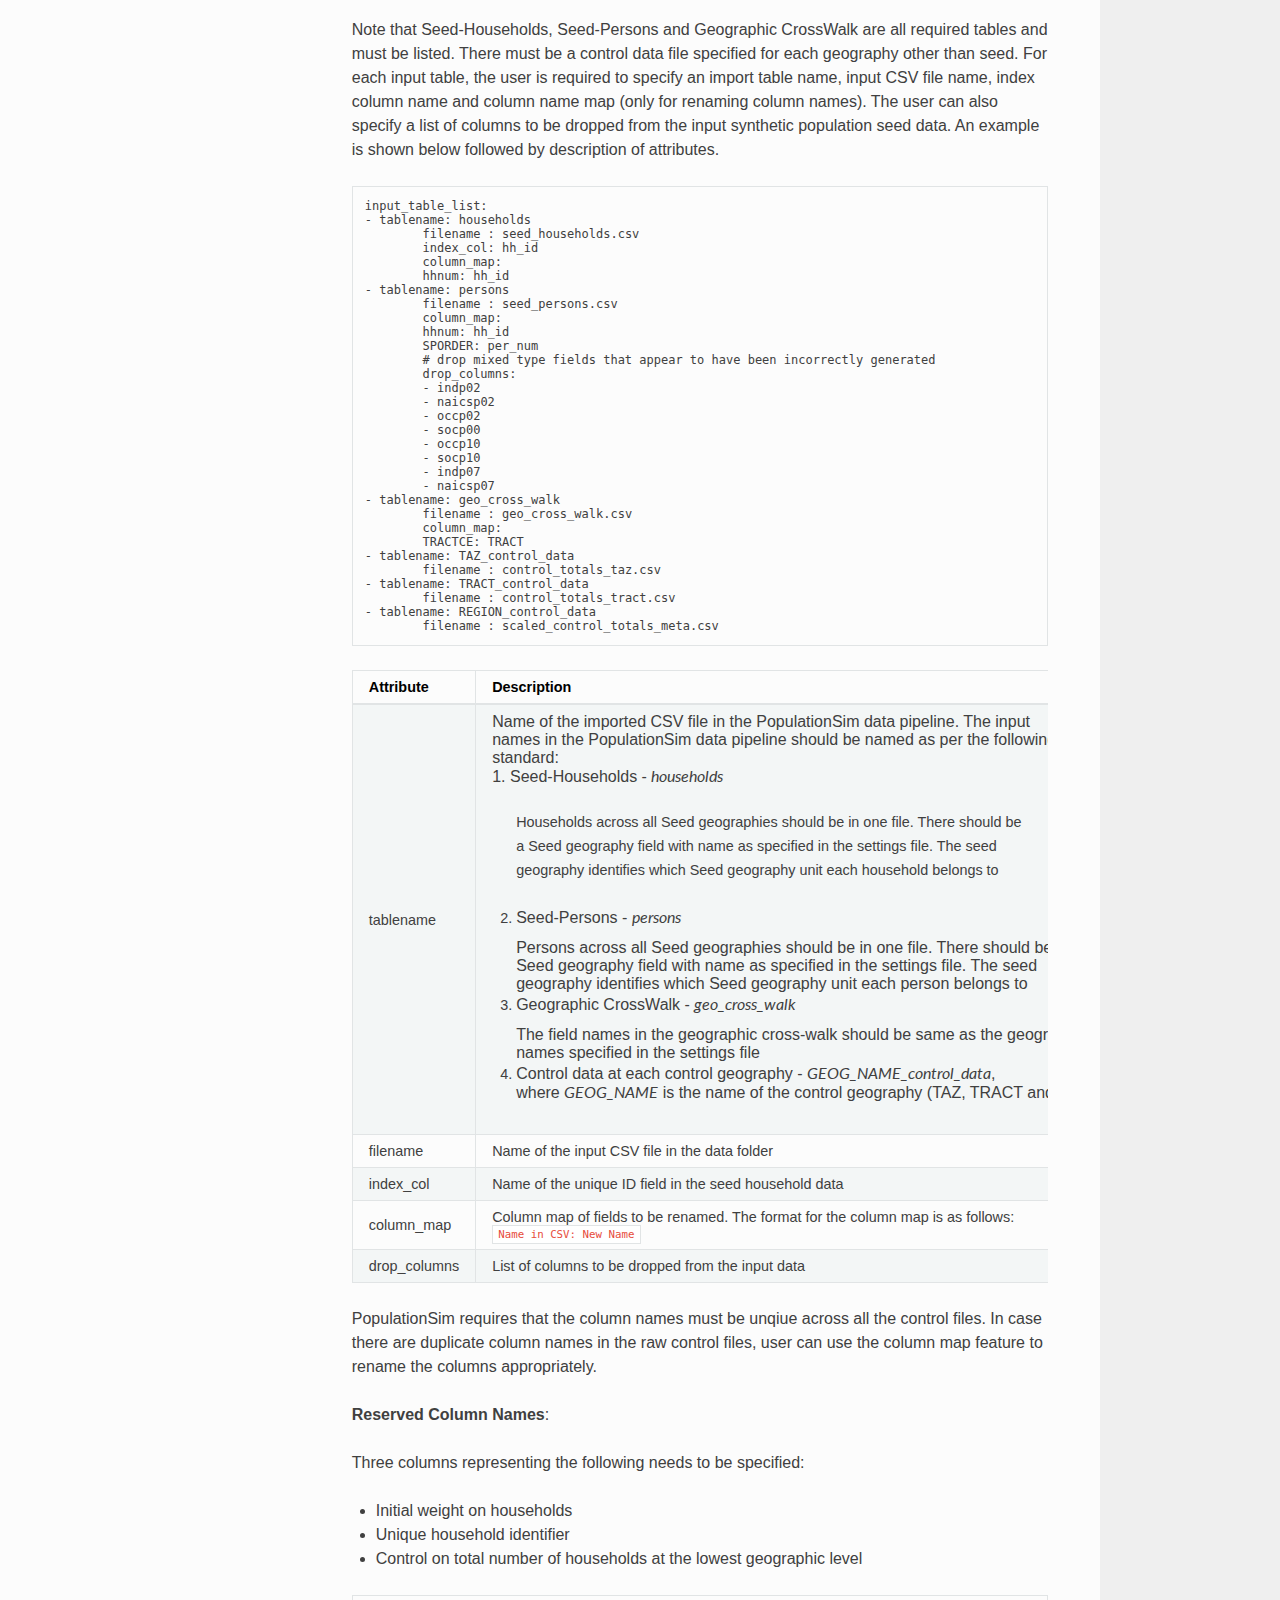
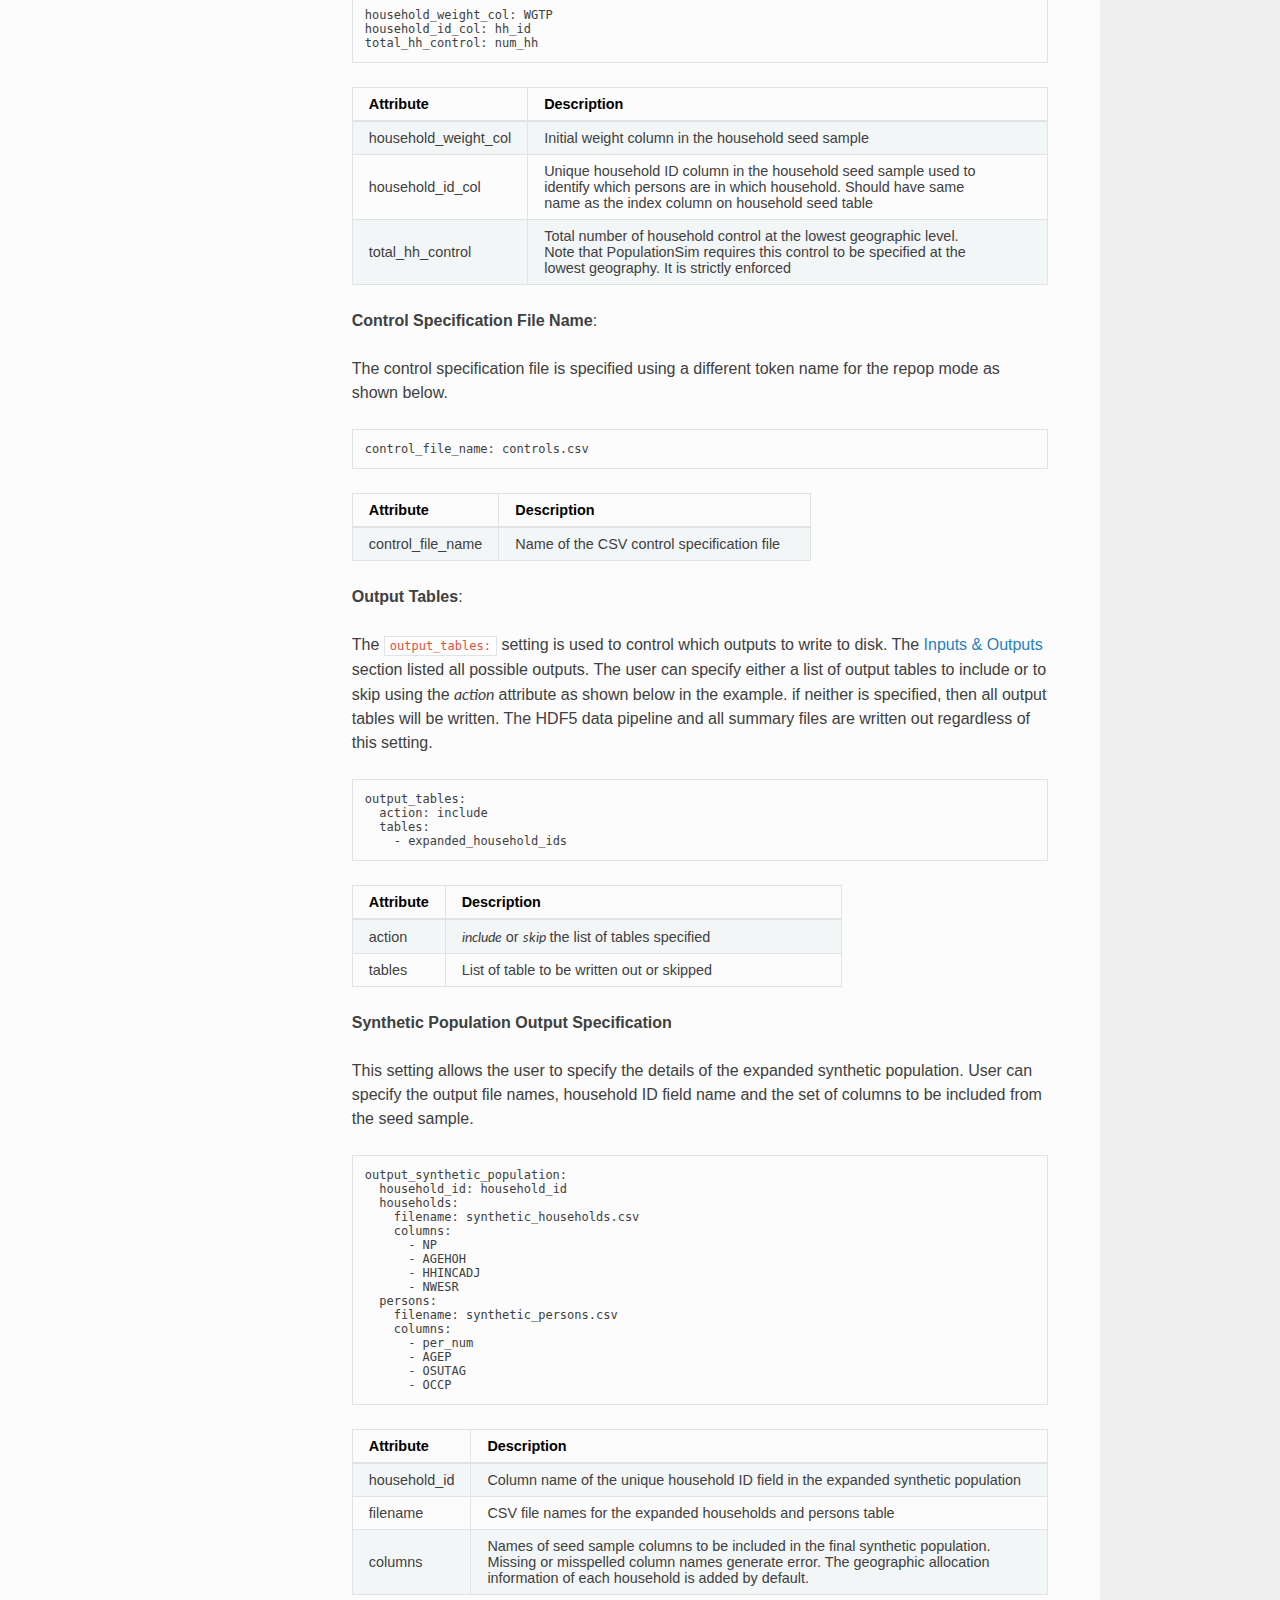
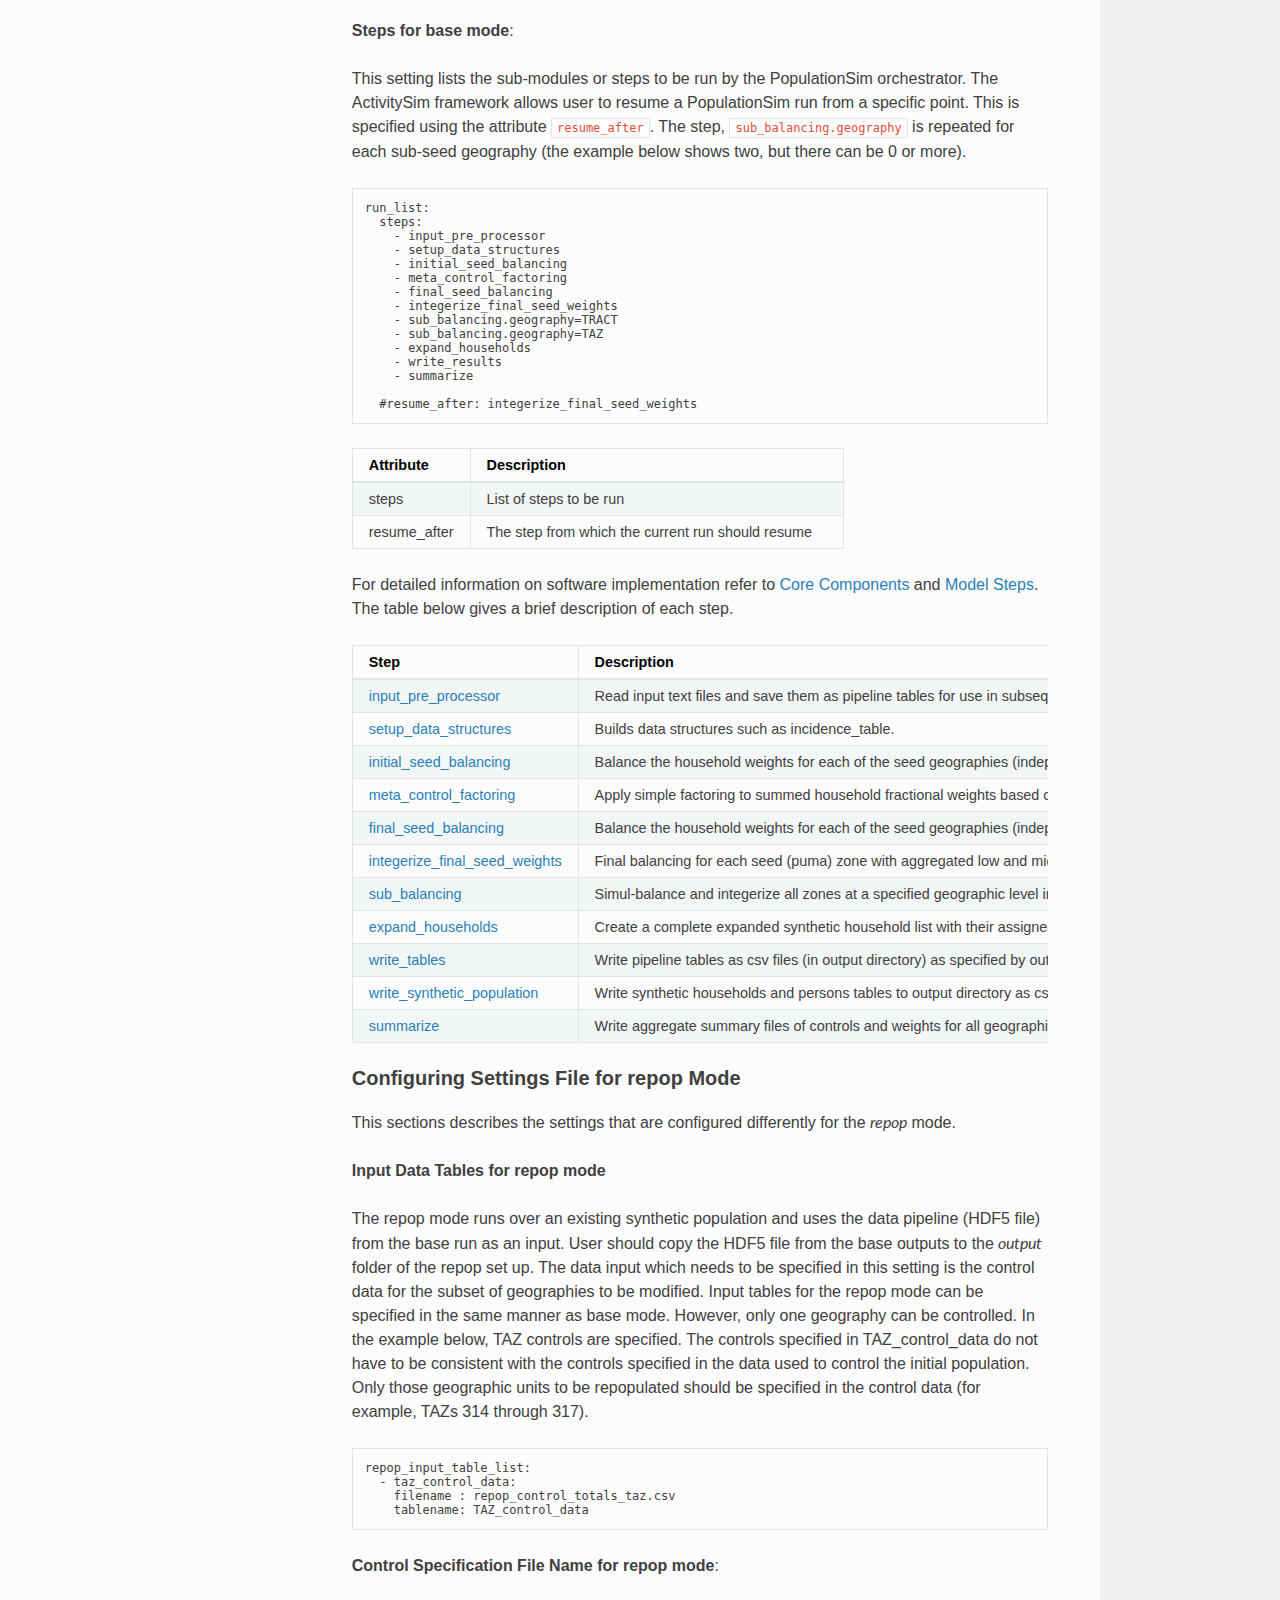
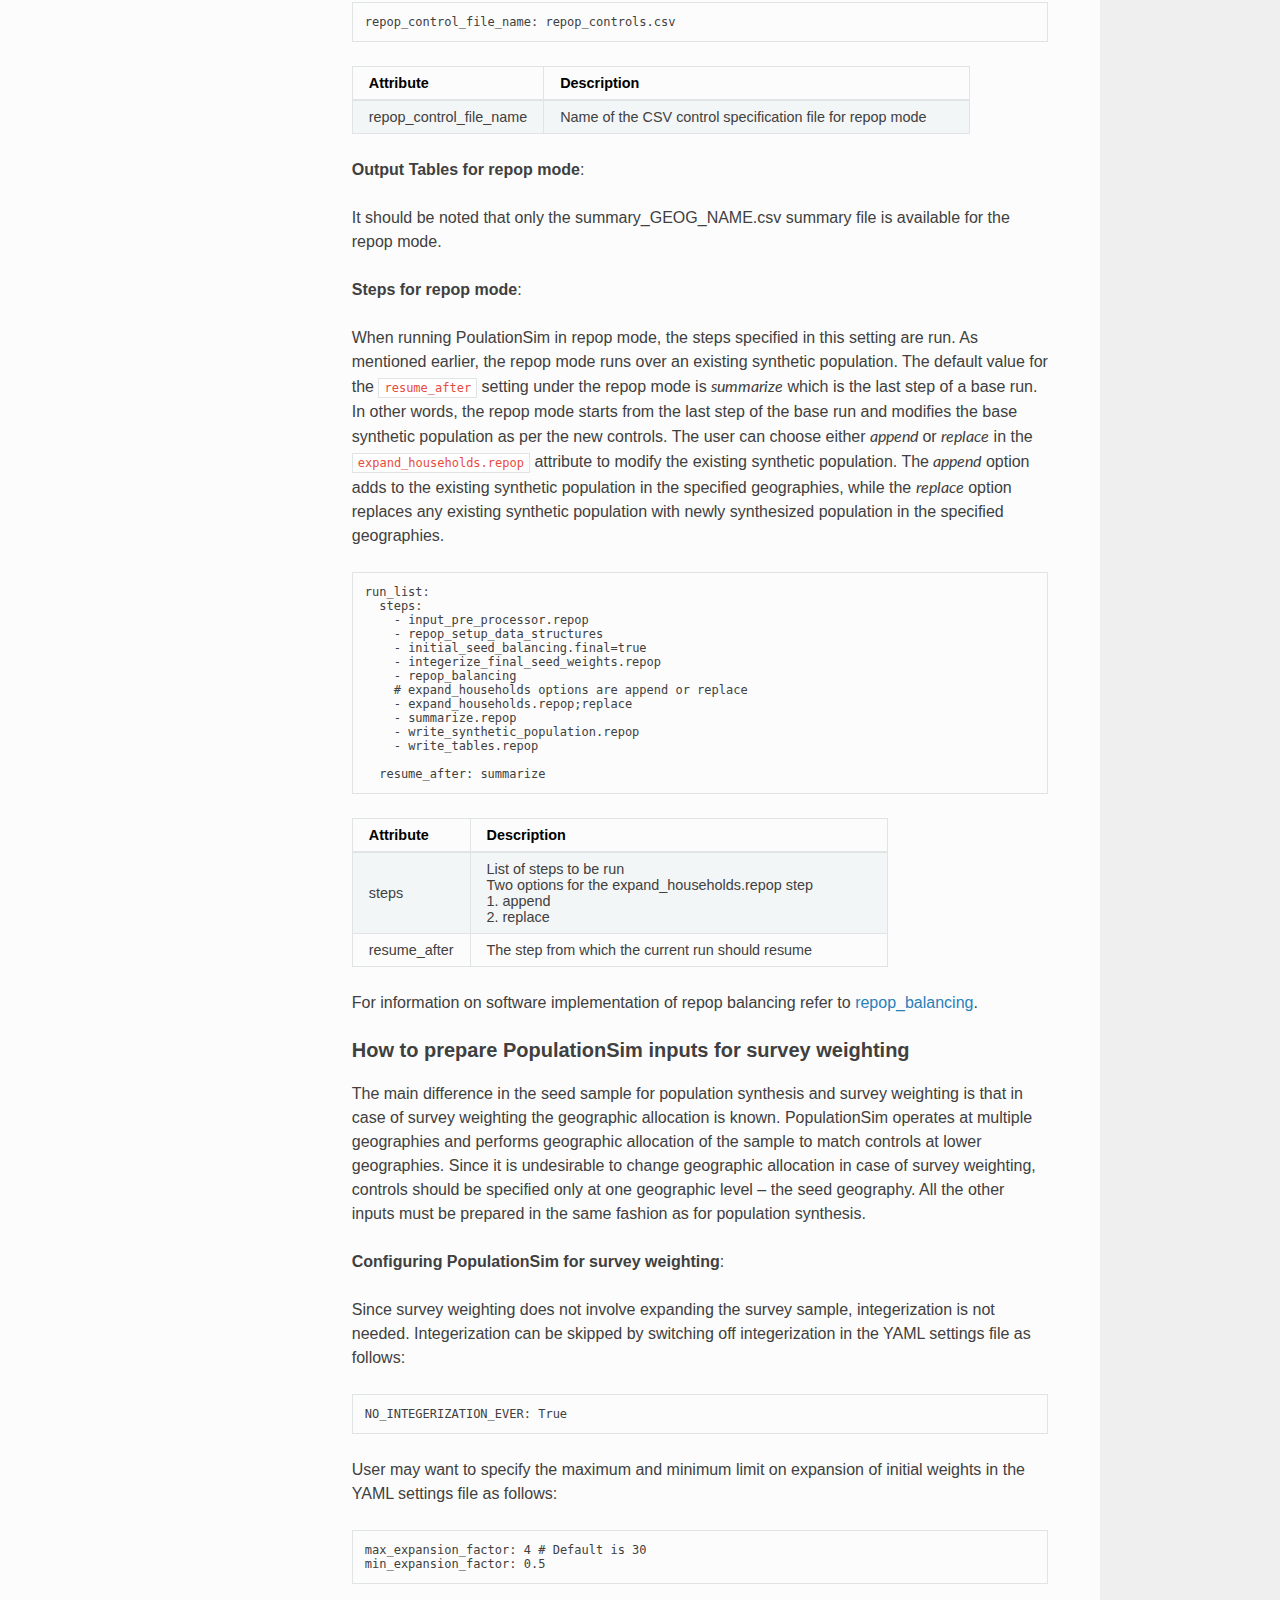
==== commit 822a899a: "Deploy ActivitySim/populationsim to github.com/ActivitySim/populationsim.git:gh-pages" ====
--- a/application_configuration.html
+++ b/application_configuration.html
@@ -8,7 +8,7 @@
   
   <meta name="viewport" content="width=device-width, initial-scale=1.0">
   
-  <title>Application &amp; Configuration &mdash; PopulationSim 0.4
+  <title>Application &amp; Configuration &mdash; PopulationSim 0.4.1
  documentation</title>
   
 
@@ -62,7 +62,7 @@
             
             
               <div class="version">
-                0.4
+                0.4.1
 
               </div>
             
@@ -282,7 +282,7 @@
 <div class="section" id="seed-sample">
 <h3>Seed sample<a class="headerlink" href="#seed-sample" title="Permalink to this headline">¶</a></h3>
 <p>As mentioned in previous section, the seed sample is typically obtained from the ACS PUMS. One of the main requirements for the seed sample is that it should be representative of the modeling region. In case of ACS PUMS, this can be ensured by selecting PUMAs representing the modeling region both demographically and geographically. PUMA boundaries may not perfectly line up against the modeling region boundaries and overlaps are possible. Each sub-seed geography must be assigned to a Seed geography, and each Seed geography must be assigned to a Meta geography.</p>
-<p>The seed sample must contain all of the specified control variables, as well as any variables that are needed for the travel model but not specified as controls. For population groups that use completely separate, non-overlapping controls, such as residential population and group-quarter population, separate seed samples are prepared. PopulationSim can be set up and run separately for each population segment using the same geographic system. The outputs from each run can be combined into a unified synthetic population as a post processing step.</p>
+<p>The seed sample must contain all of the specified control variables, as well as any variables that are needed for the travel model but not specified as controls. For population groups that use completely separate, non-overlapping controls, such as residential population and group-quarter population, separate seed samples are prepared. In the ACS PUMS datasets, it is possible to have zero-person households in the raw data table (<cite>NP = 0</cite>); these records must be filtered from the seed data. PopulationSim can be set up and run separately for each population segment using the same geographic system. The outputs from each run can be combined into a unified synthetic population as a post processing step.</p>
 <p>Finally, the seed sample must include an initial weight field. The PopulationSim algorithm is designed to assign weights as close to the initial weight as possible to minimize the changes in distribution of uncontrolled variables. All the fields in the seed sample should be appropriately recoded to specify controls (see more details in next section). Household-level population variables must be computed in advance (for e.g., number of workers in each household) and monetary variables must be inflation adjusted to be consistent with year of control data (e.g., Household Income). The ACS PUMS data contain 3 or 5 years of household records, where  each record’s income is reported in the year in which it was collected. The ACS PUMS data includes the rolling reference factor for the year and the inflation adjustment factor, these must be used to code each household’s income to a common income year.</p>
 </div>
 <div class="section" id="controls">
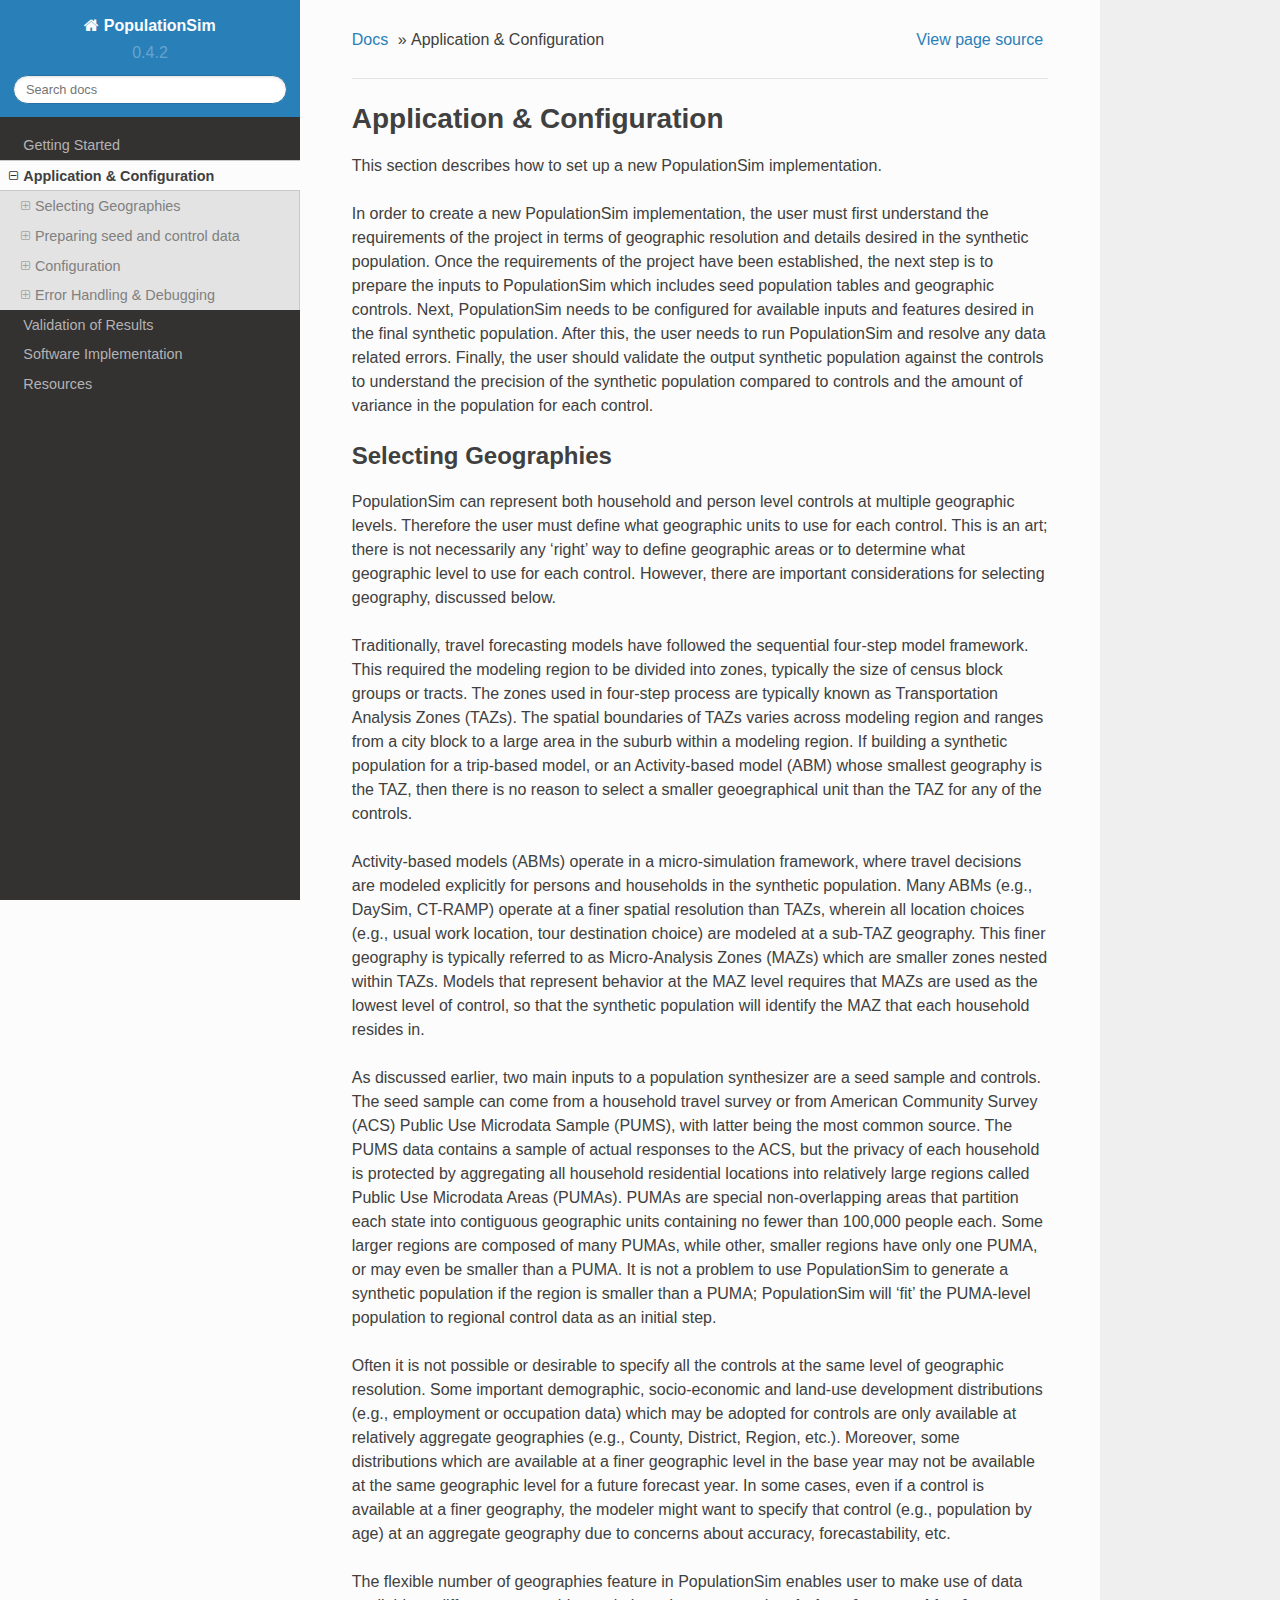
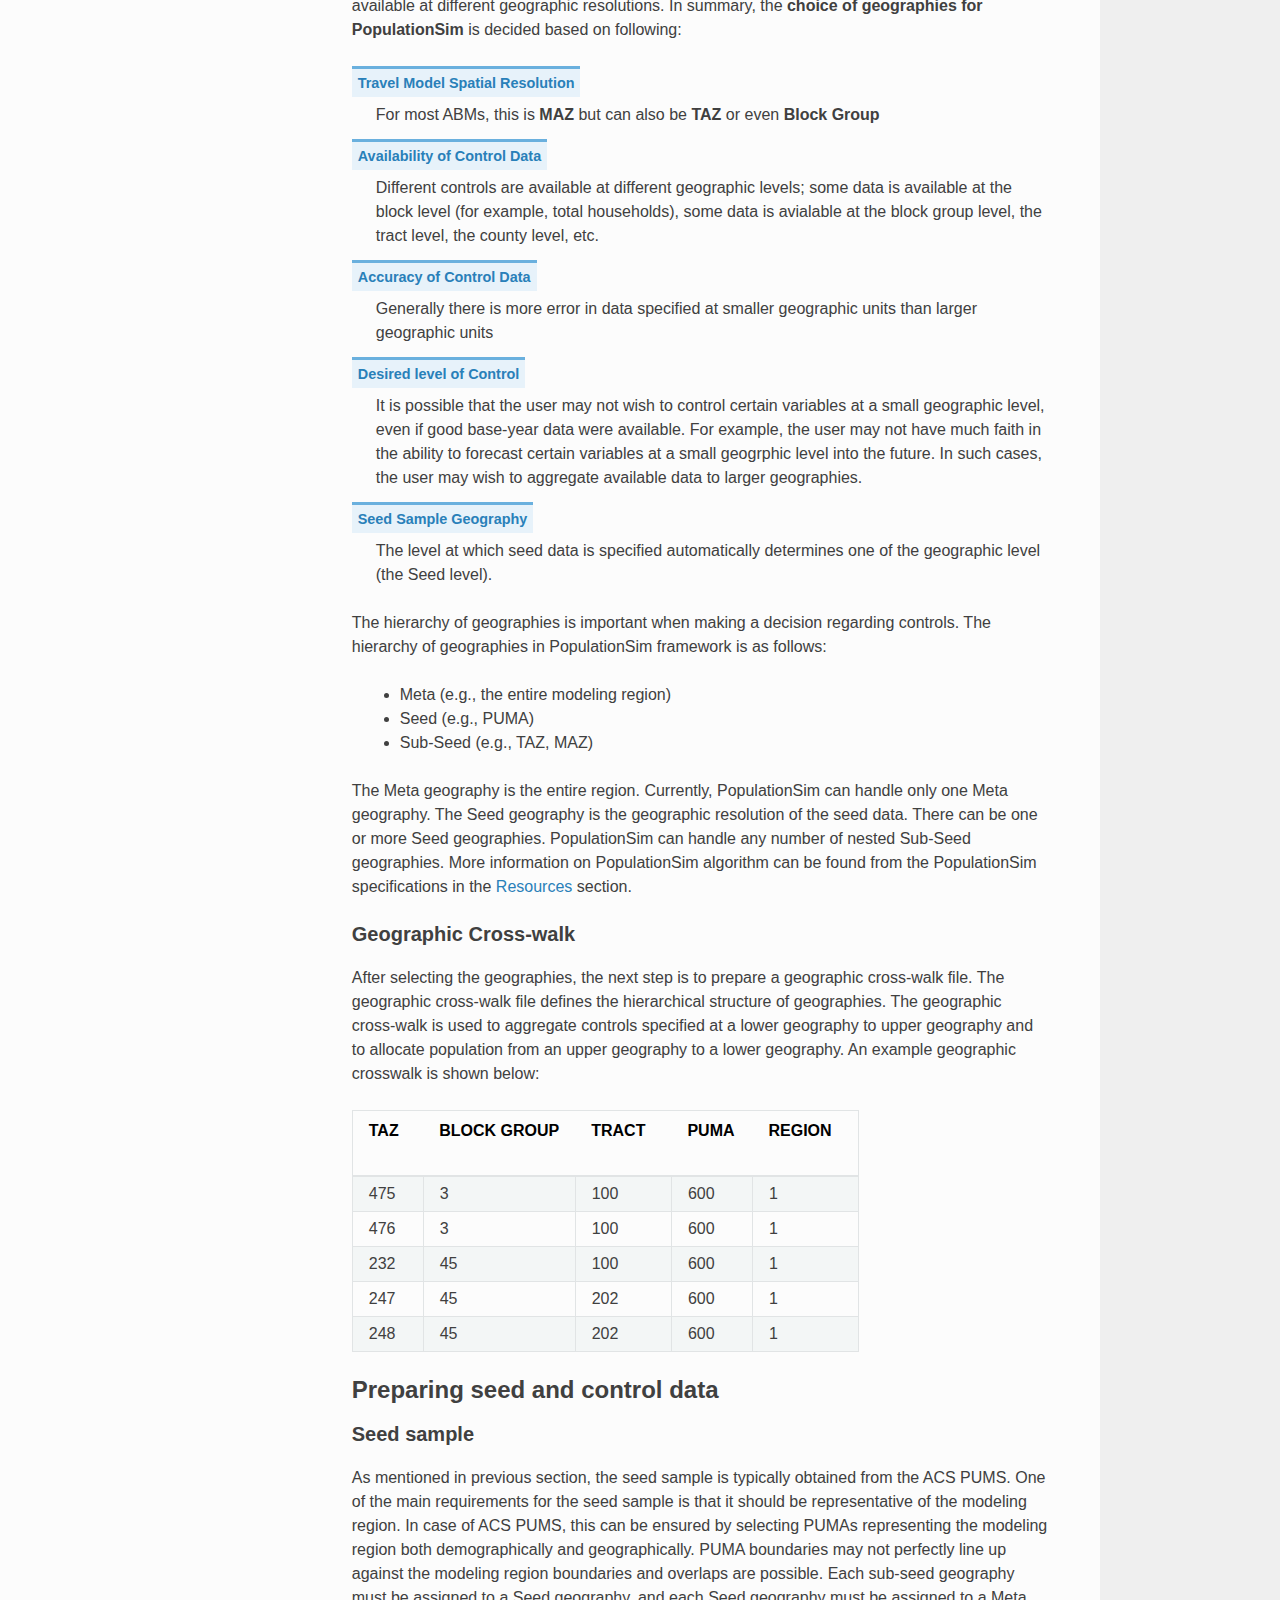
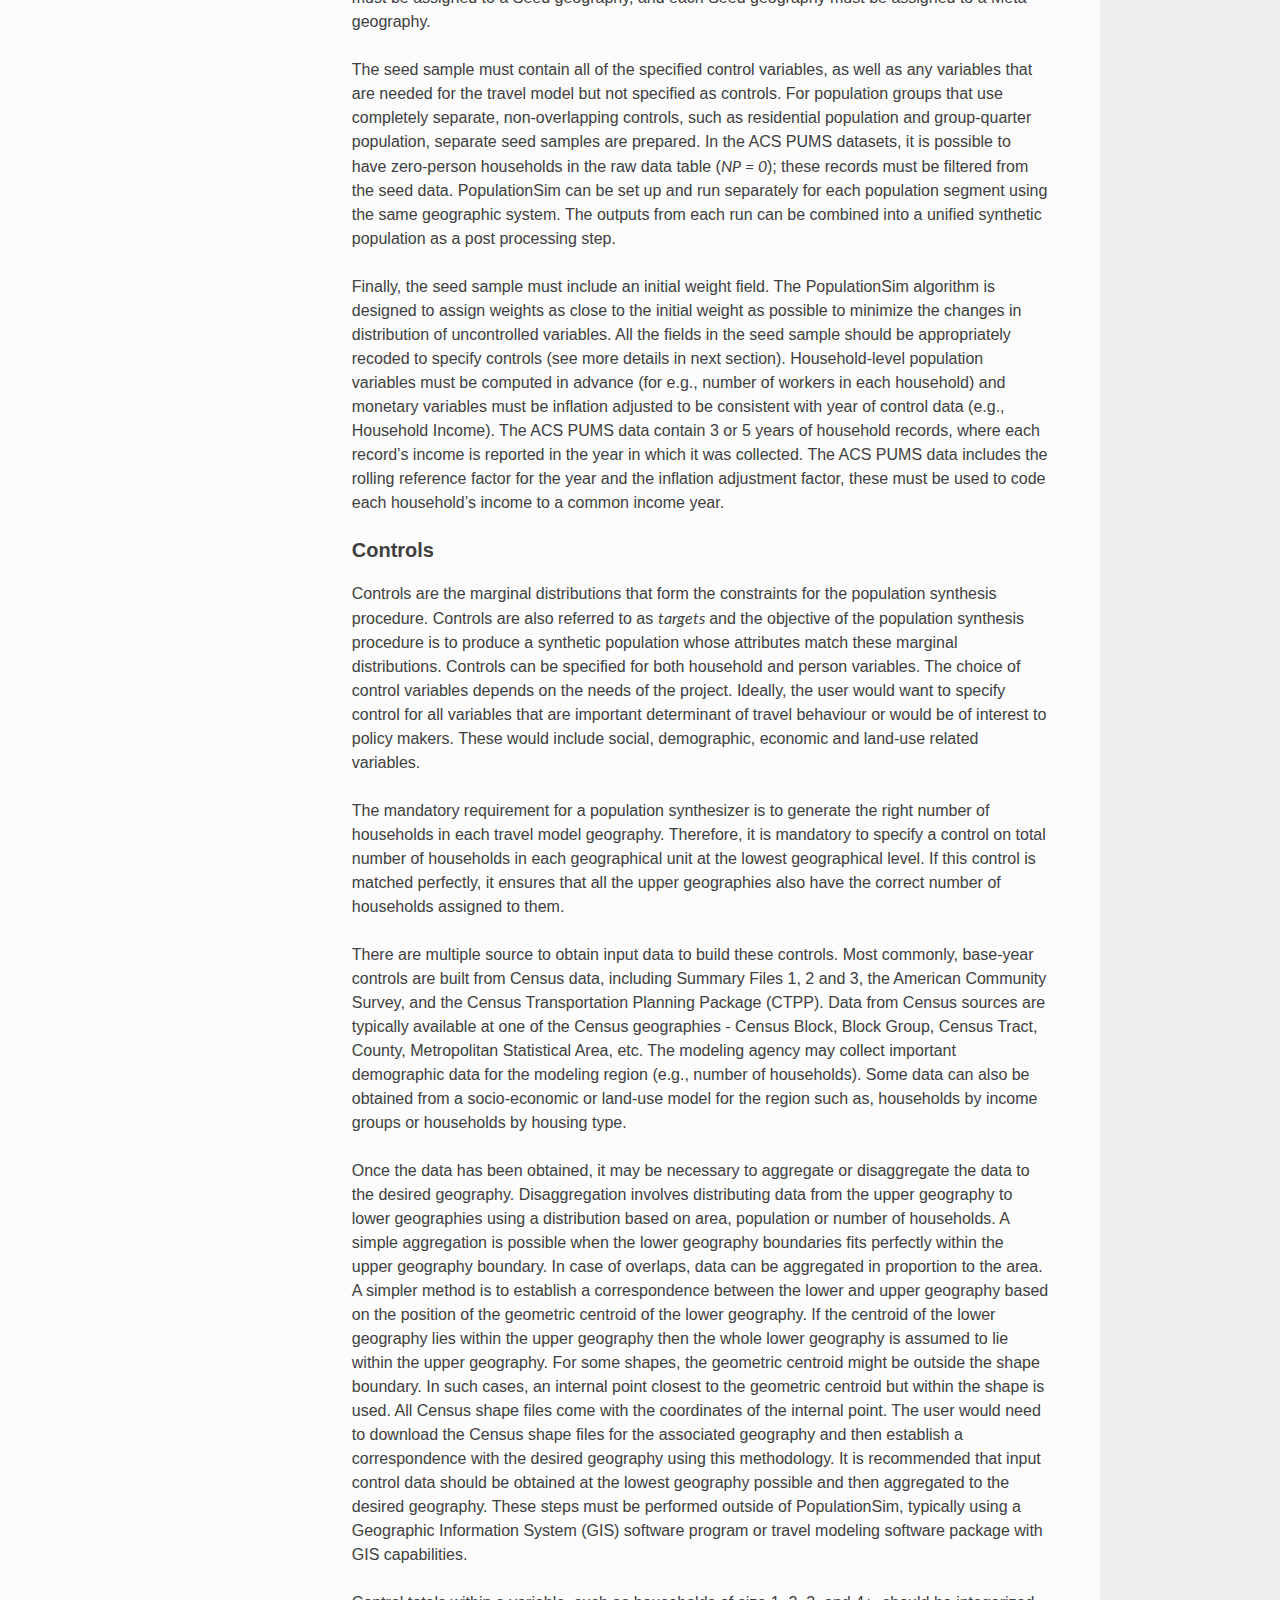
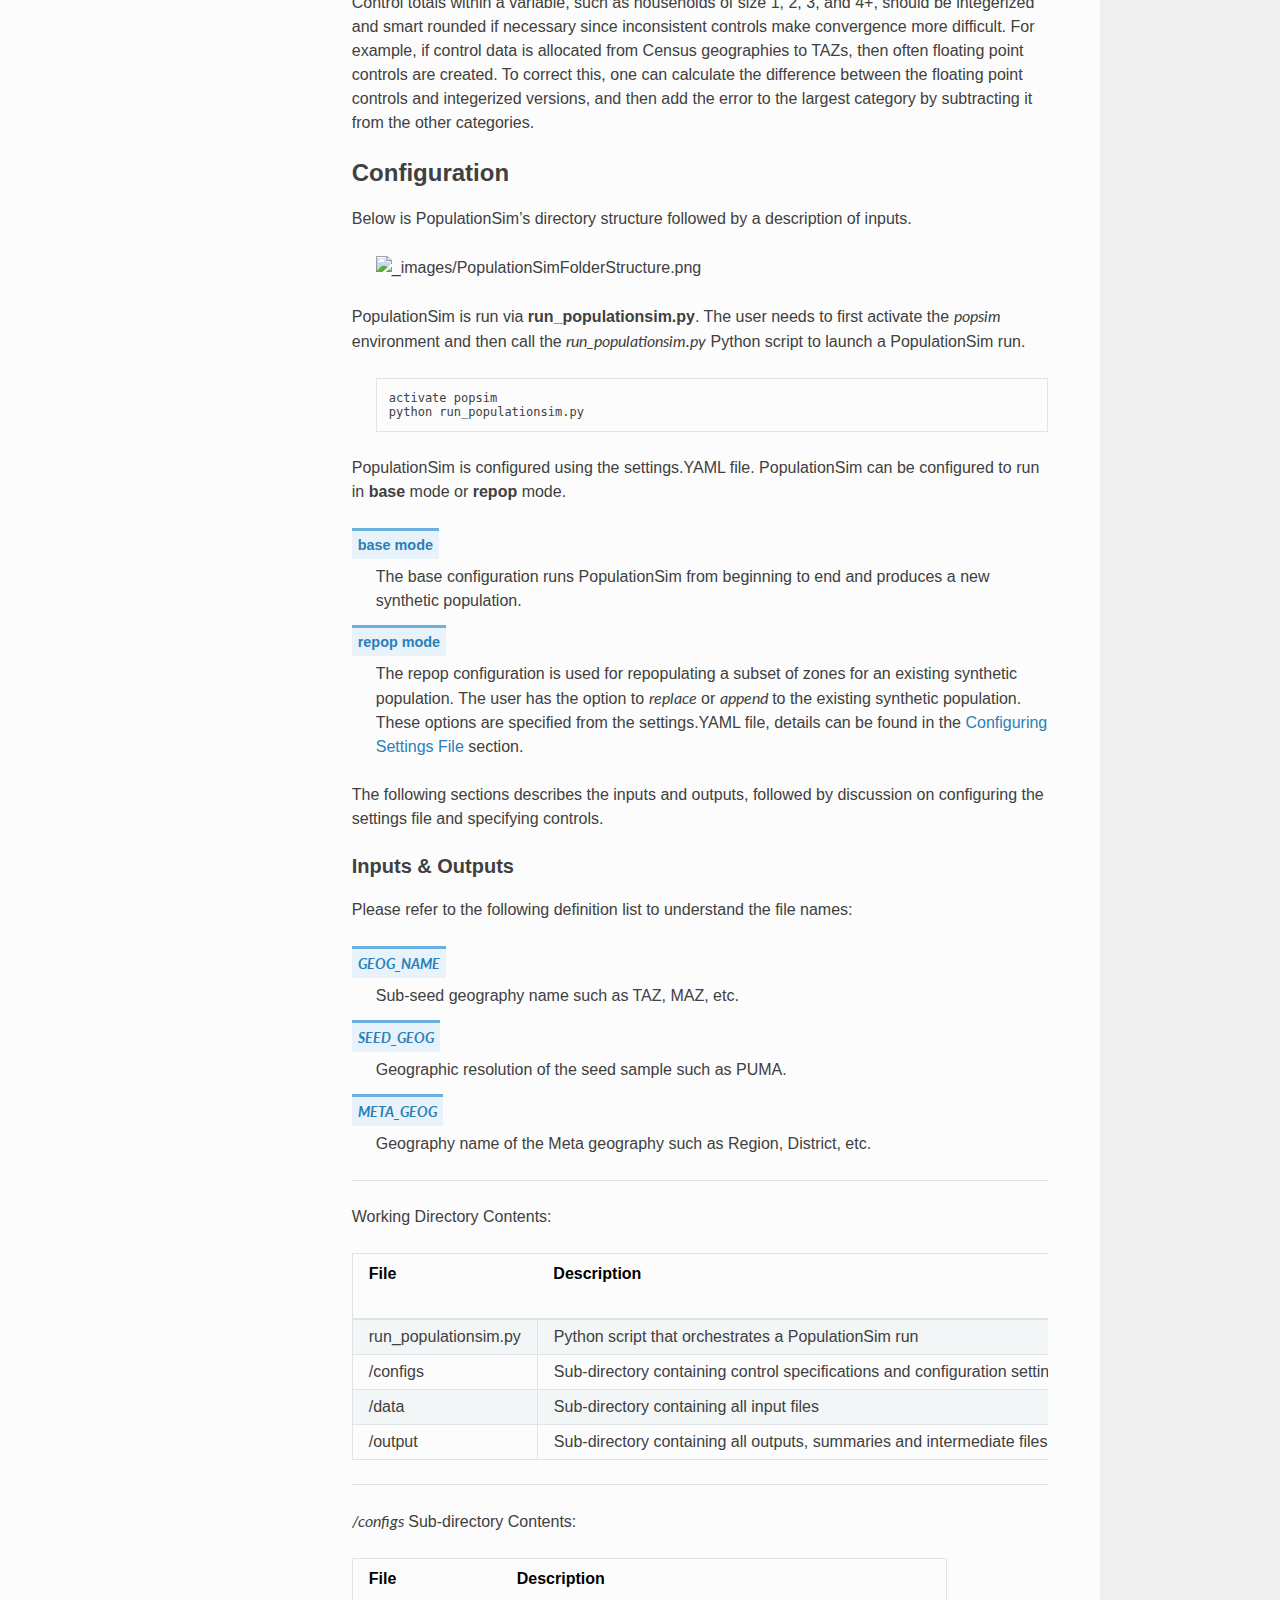
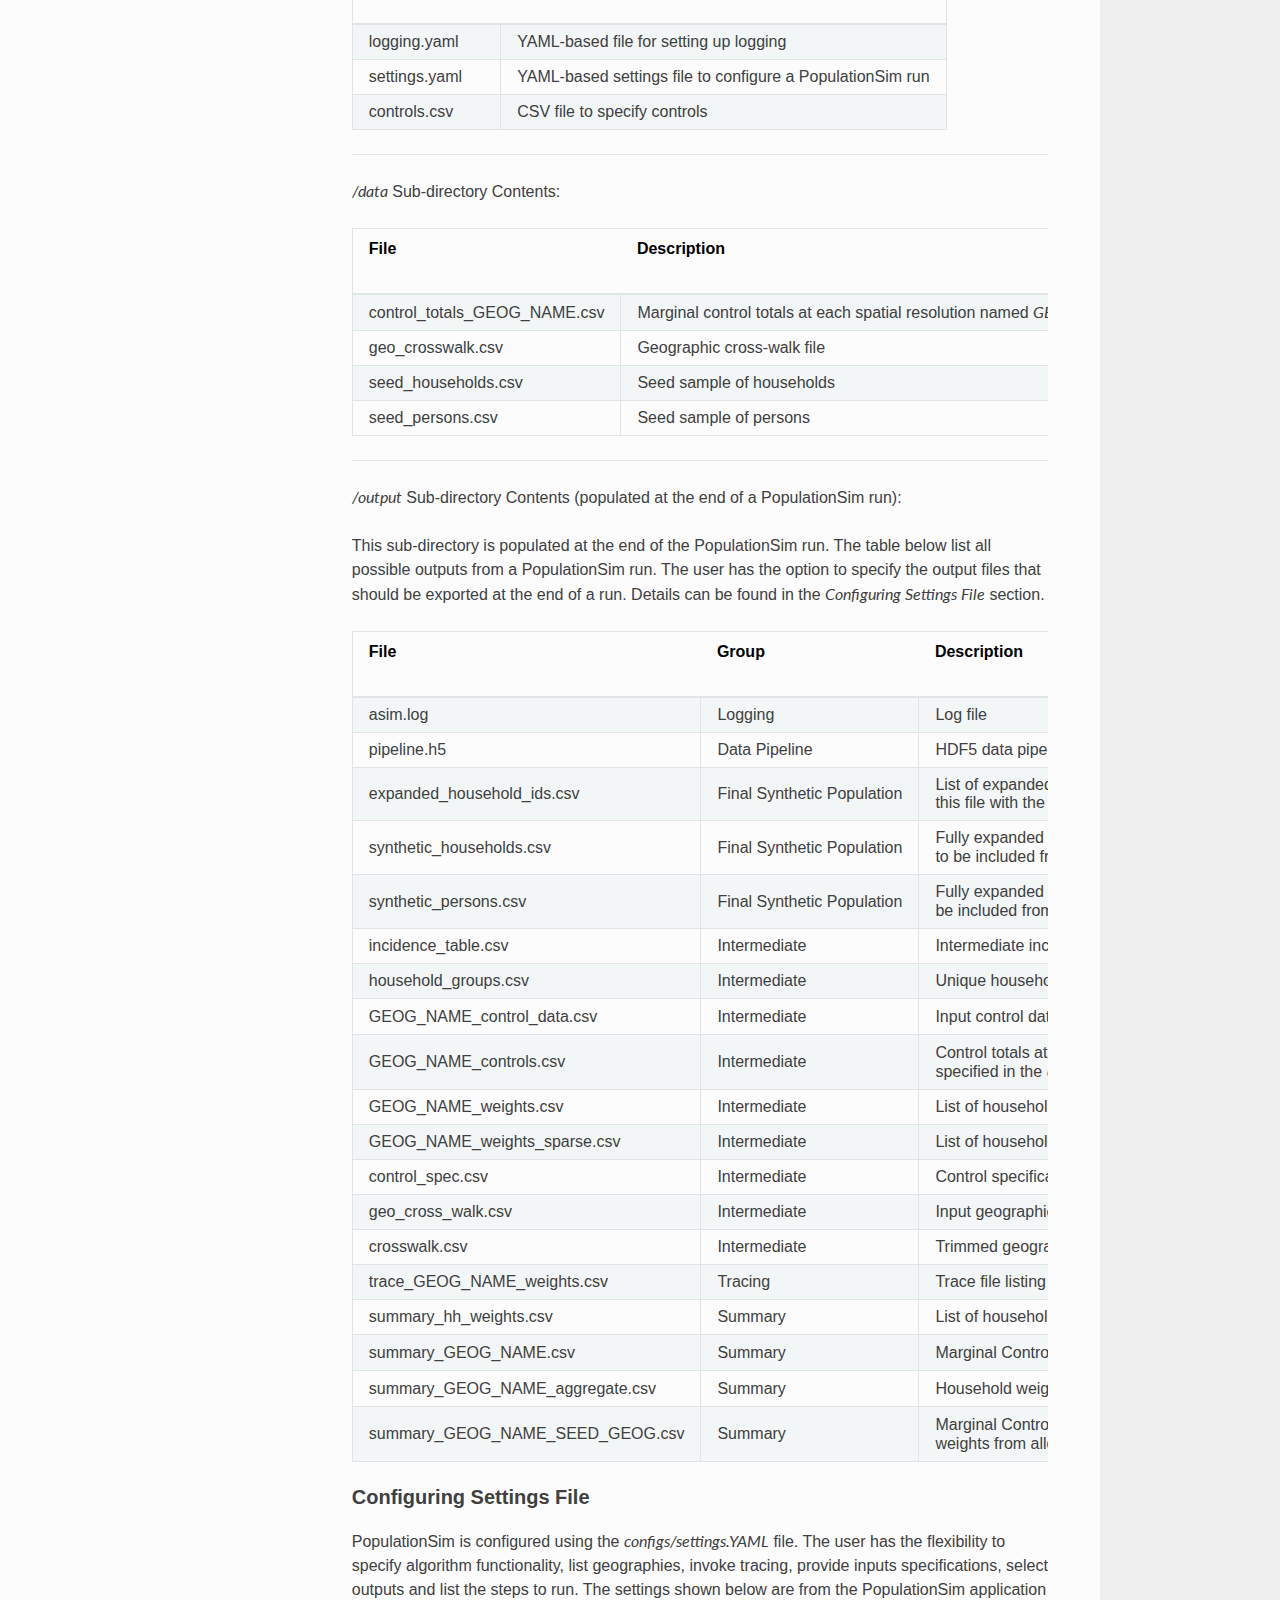
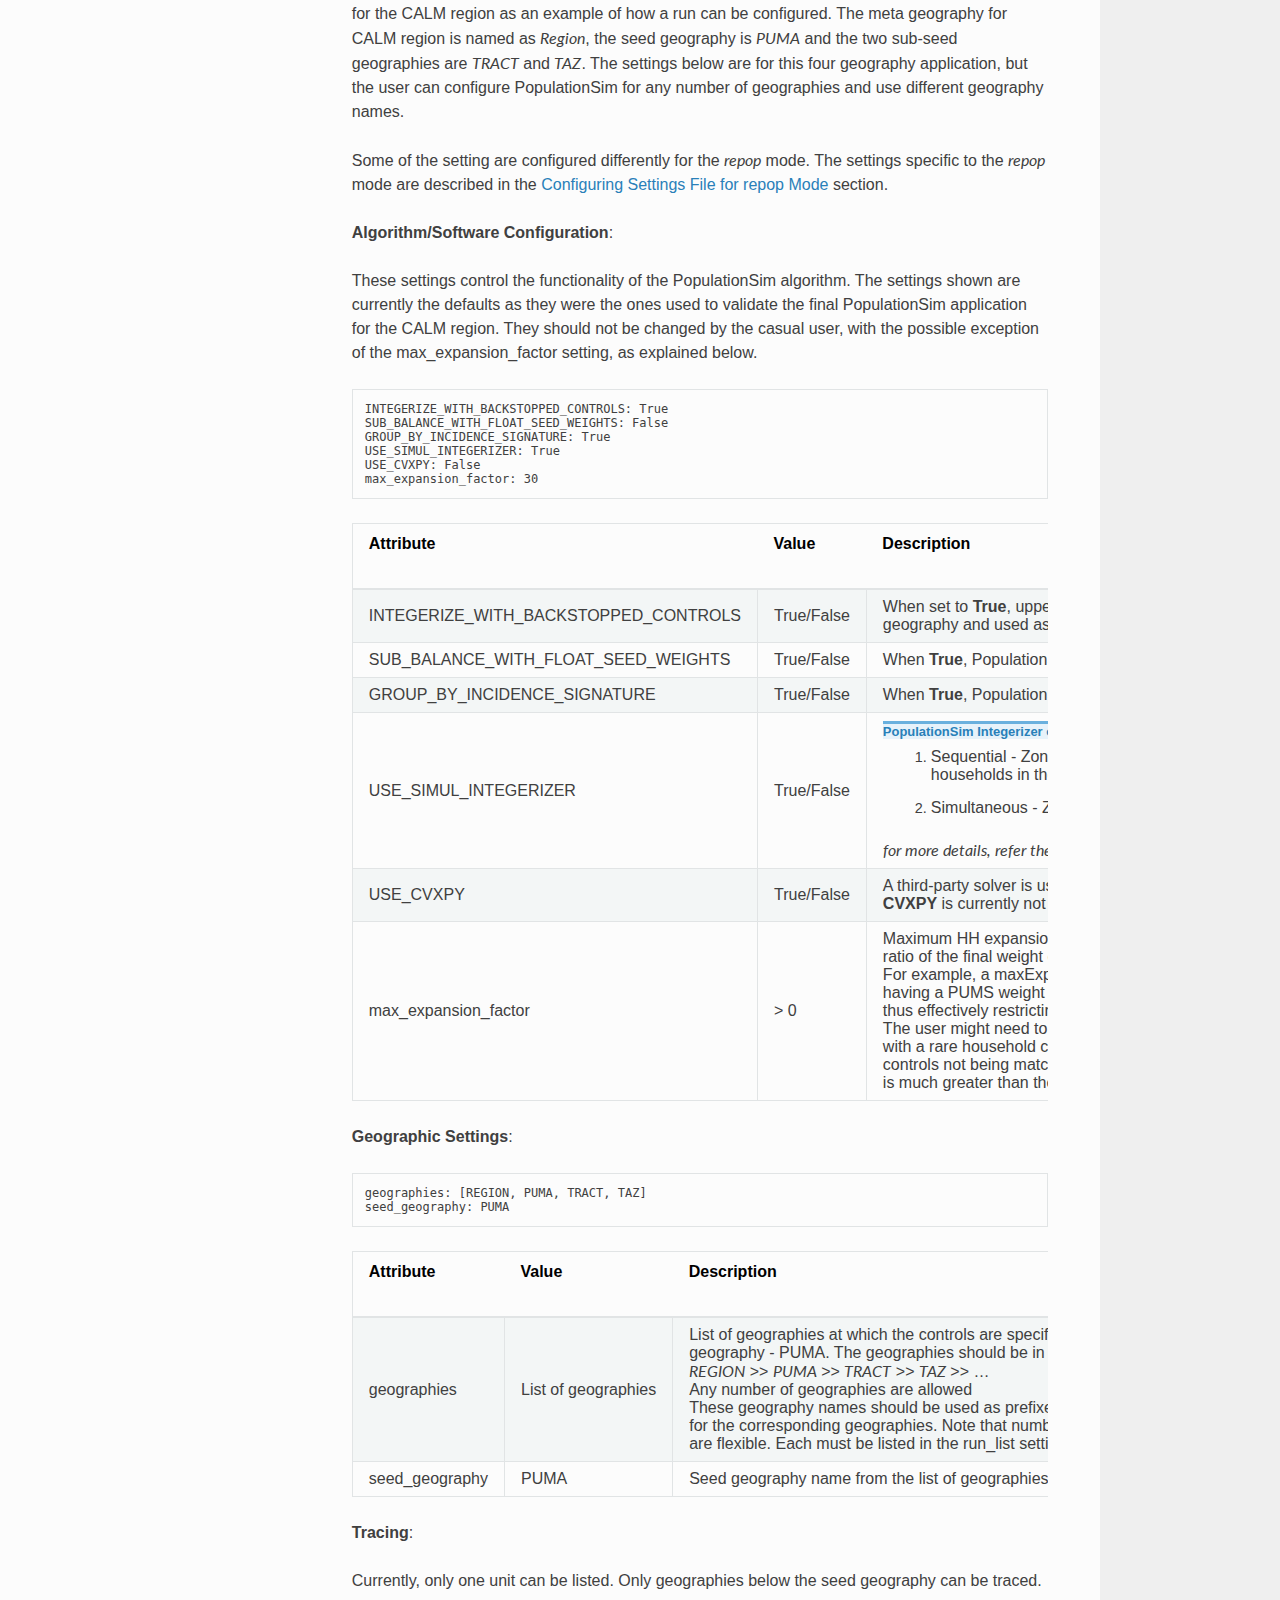
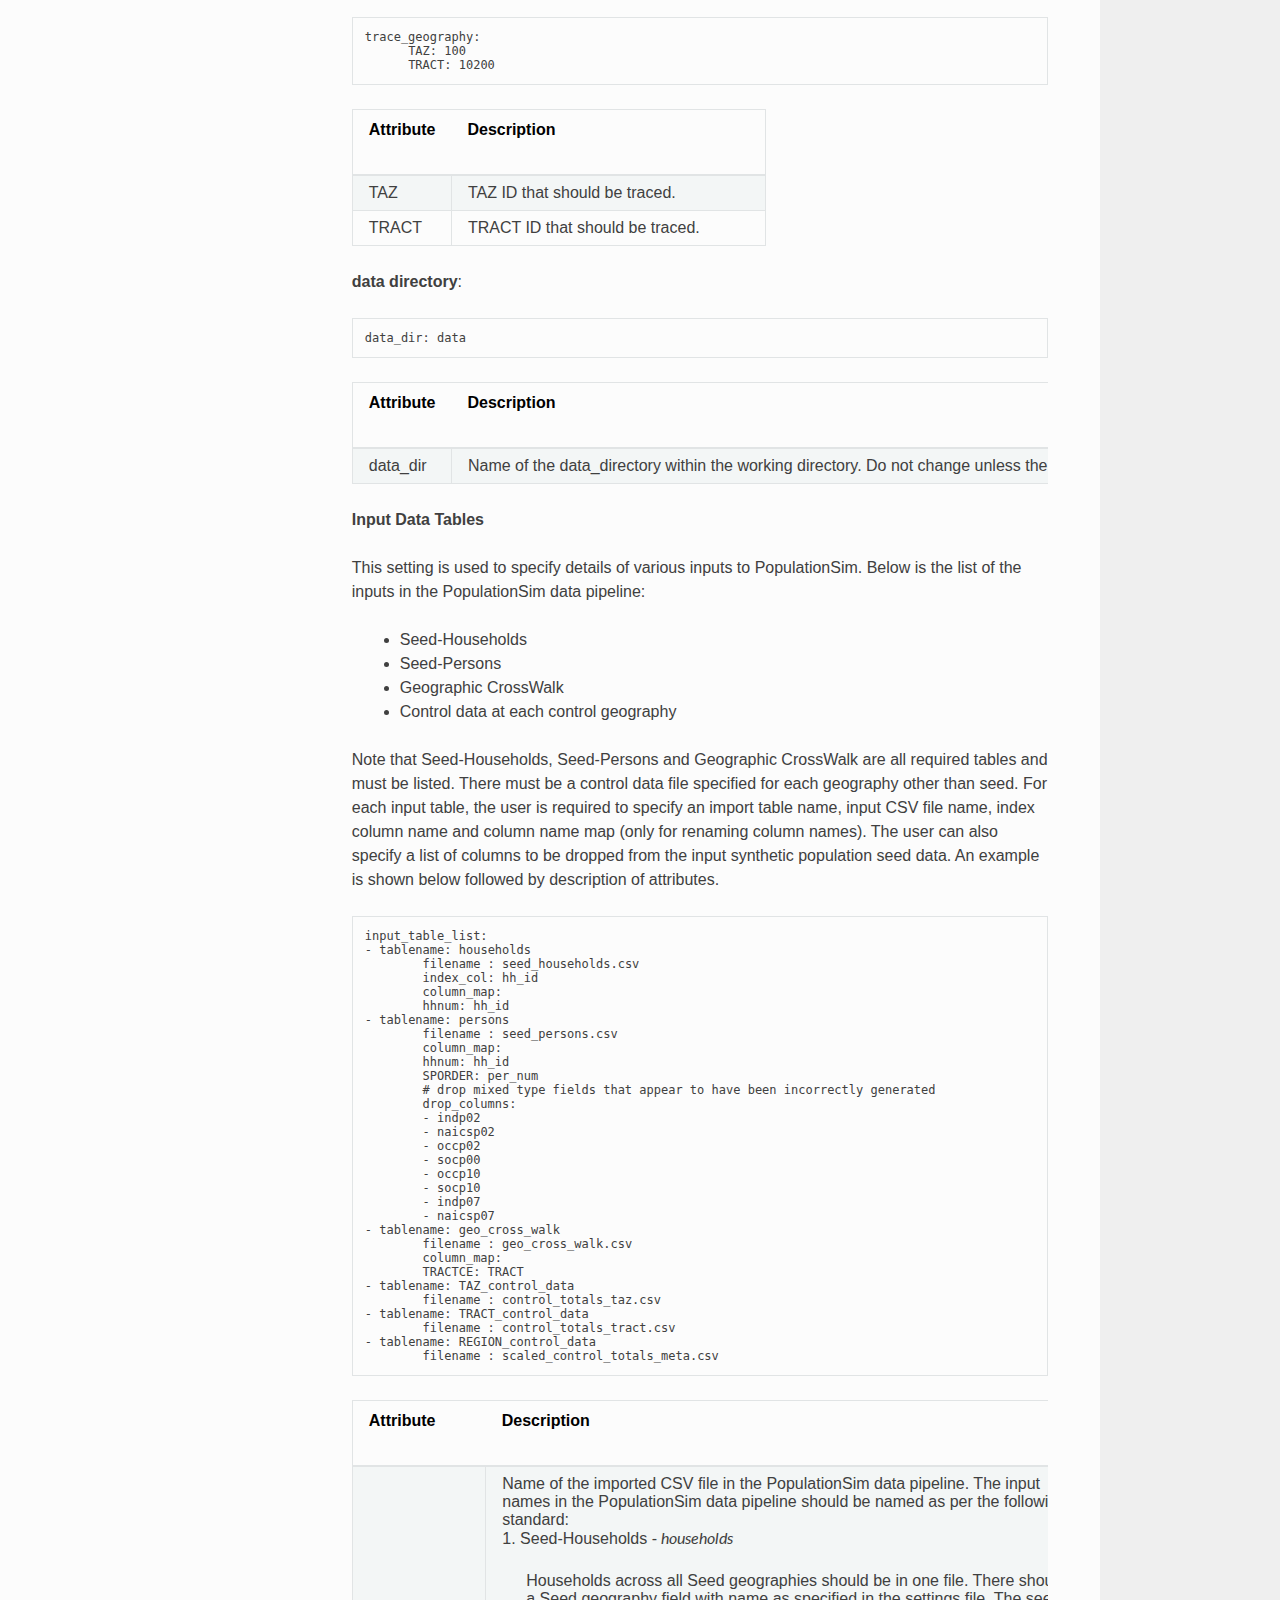
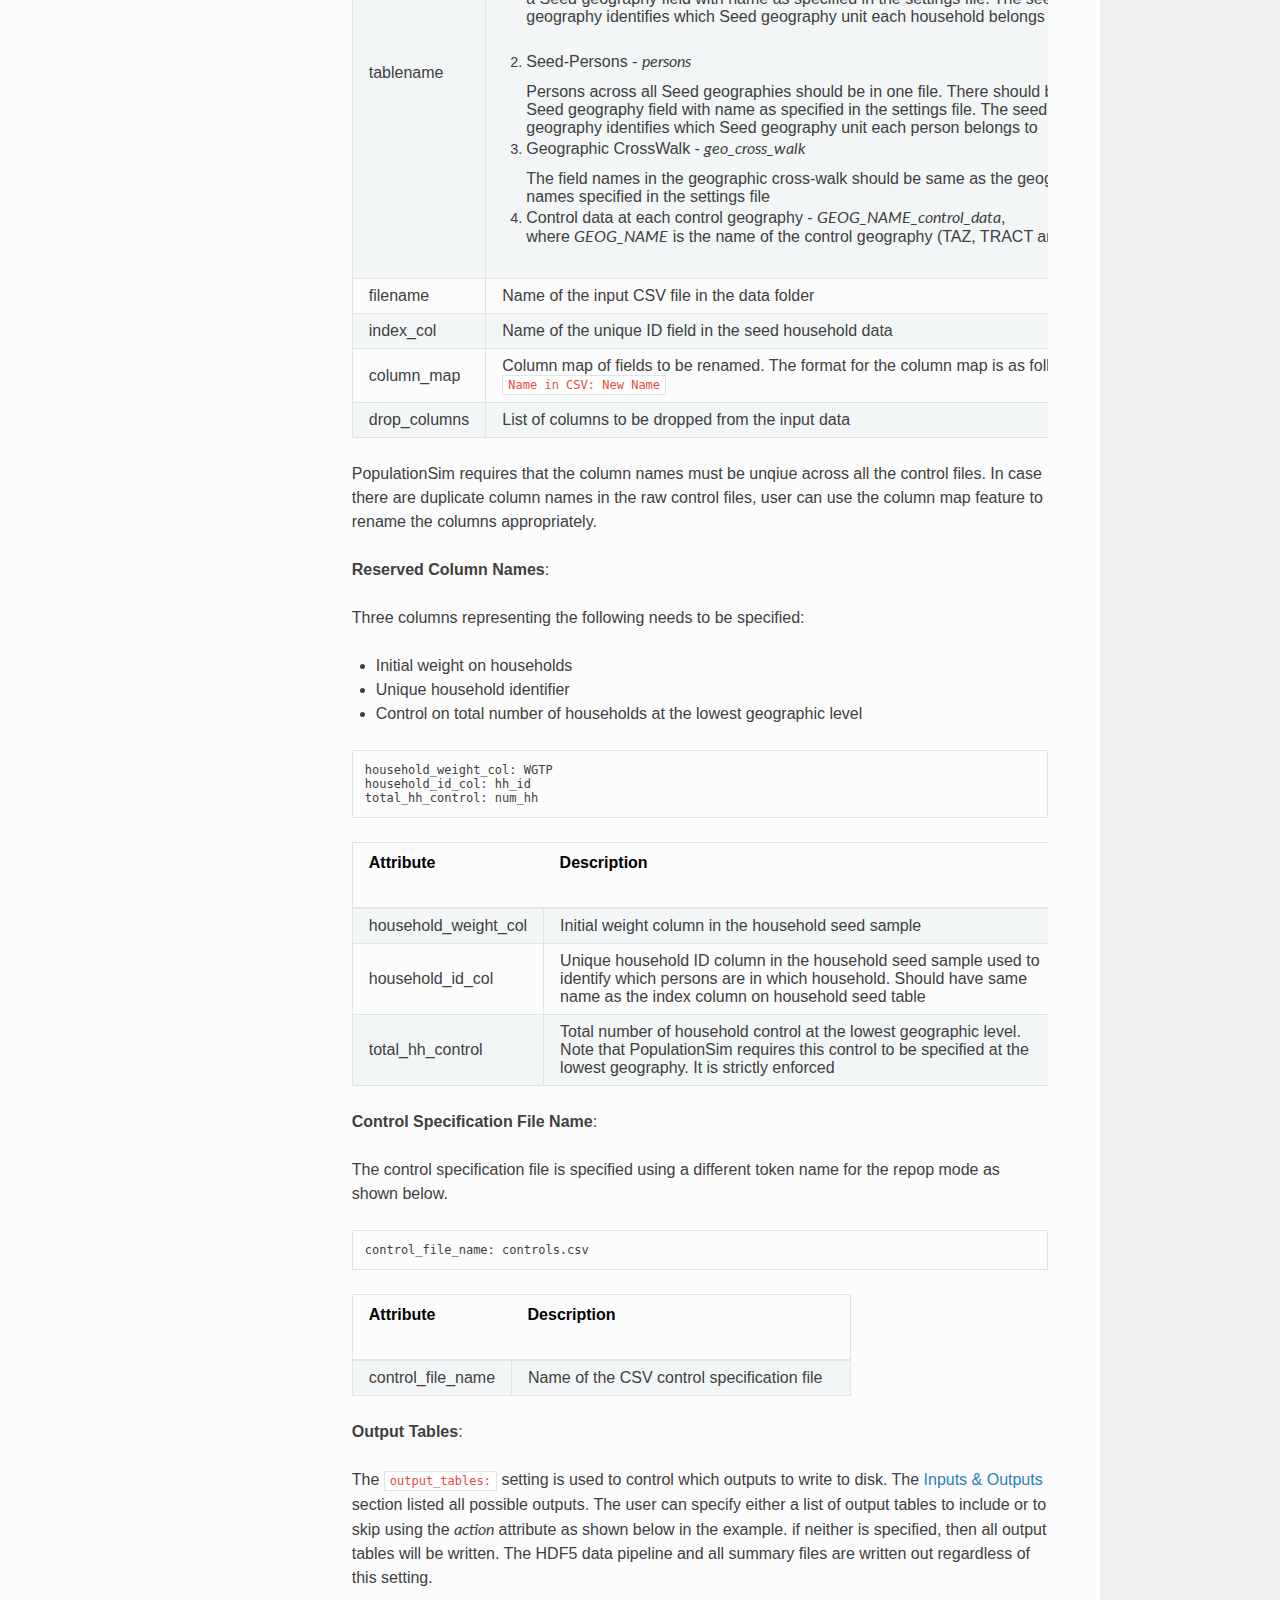
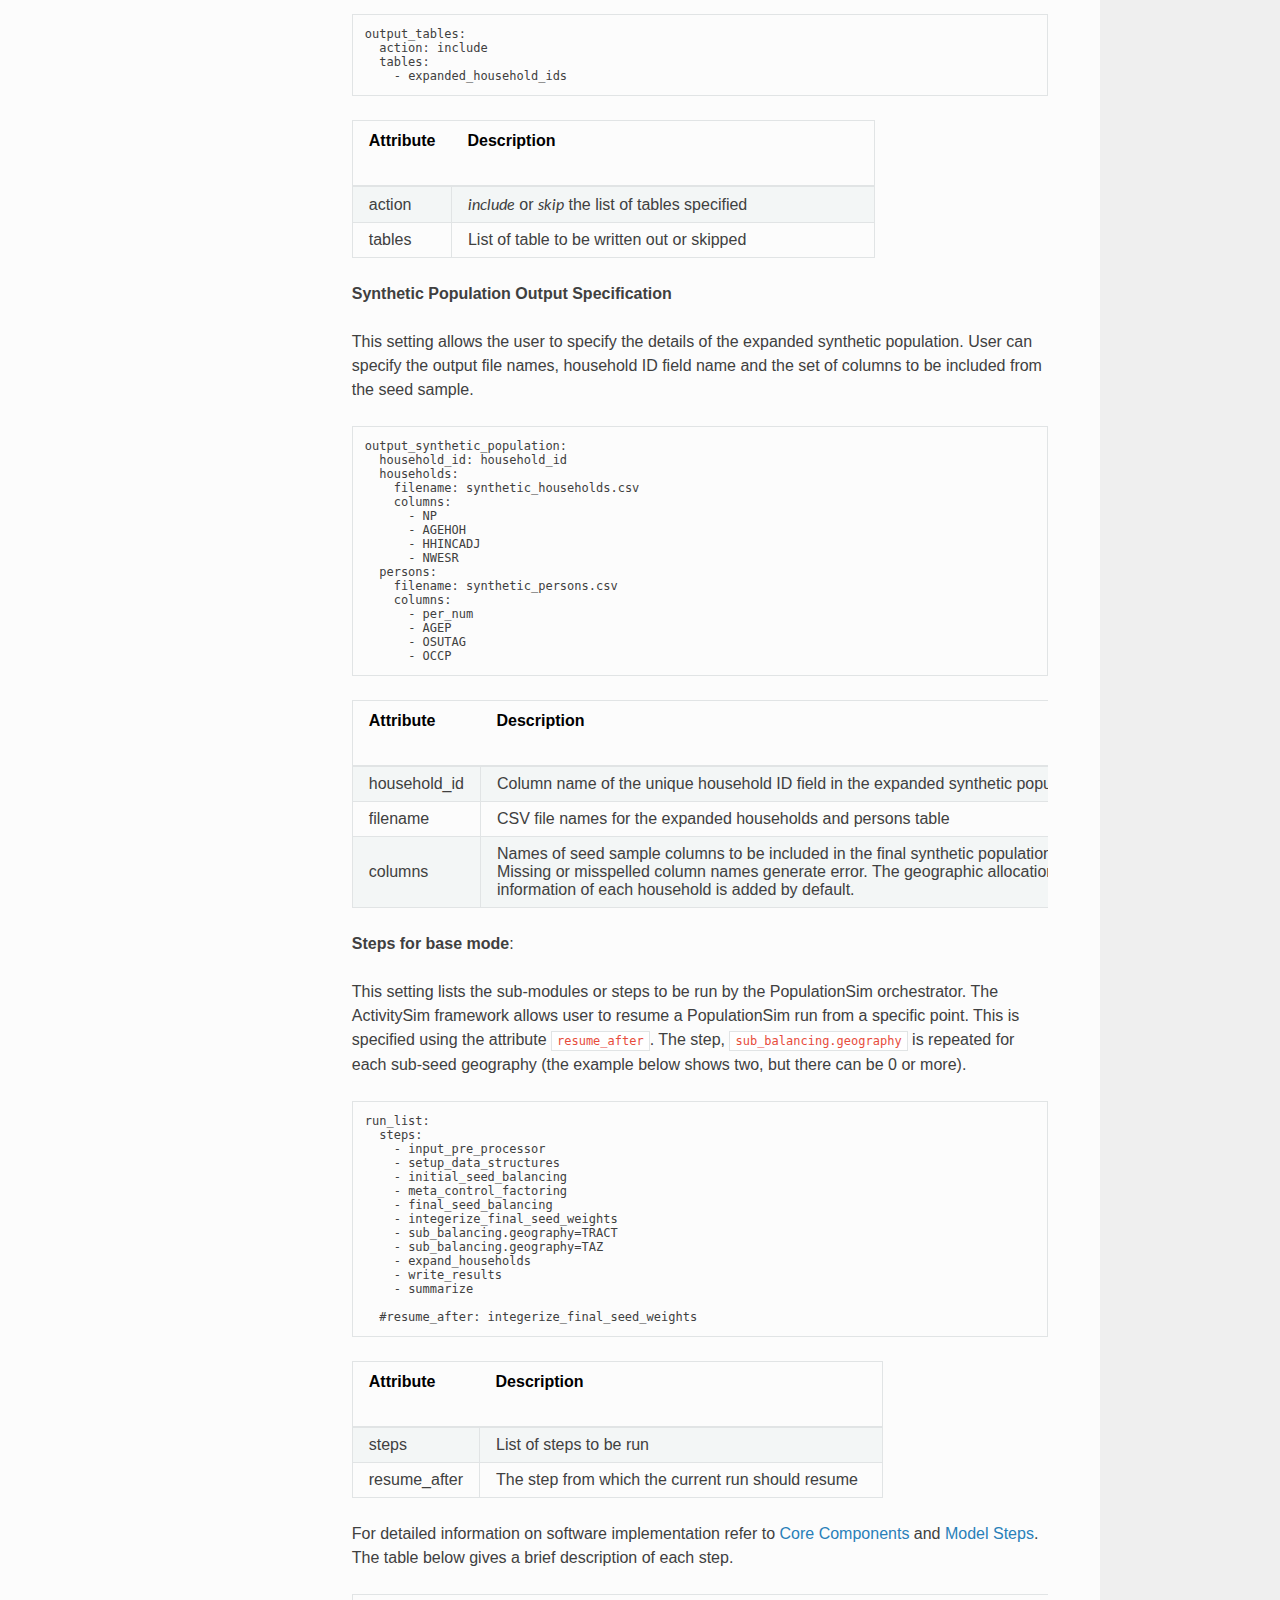
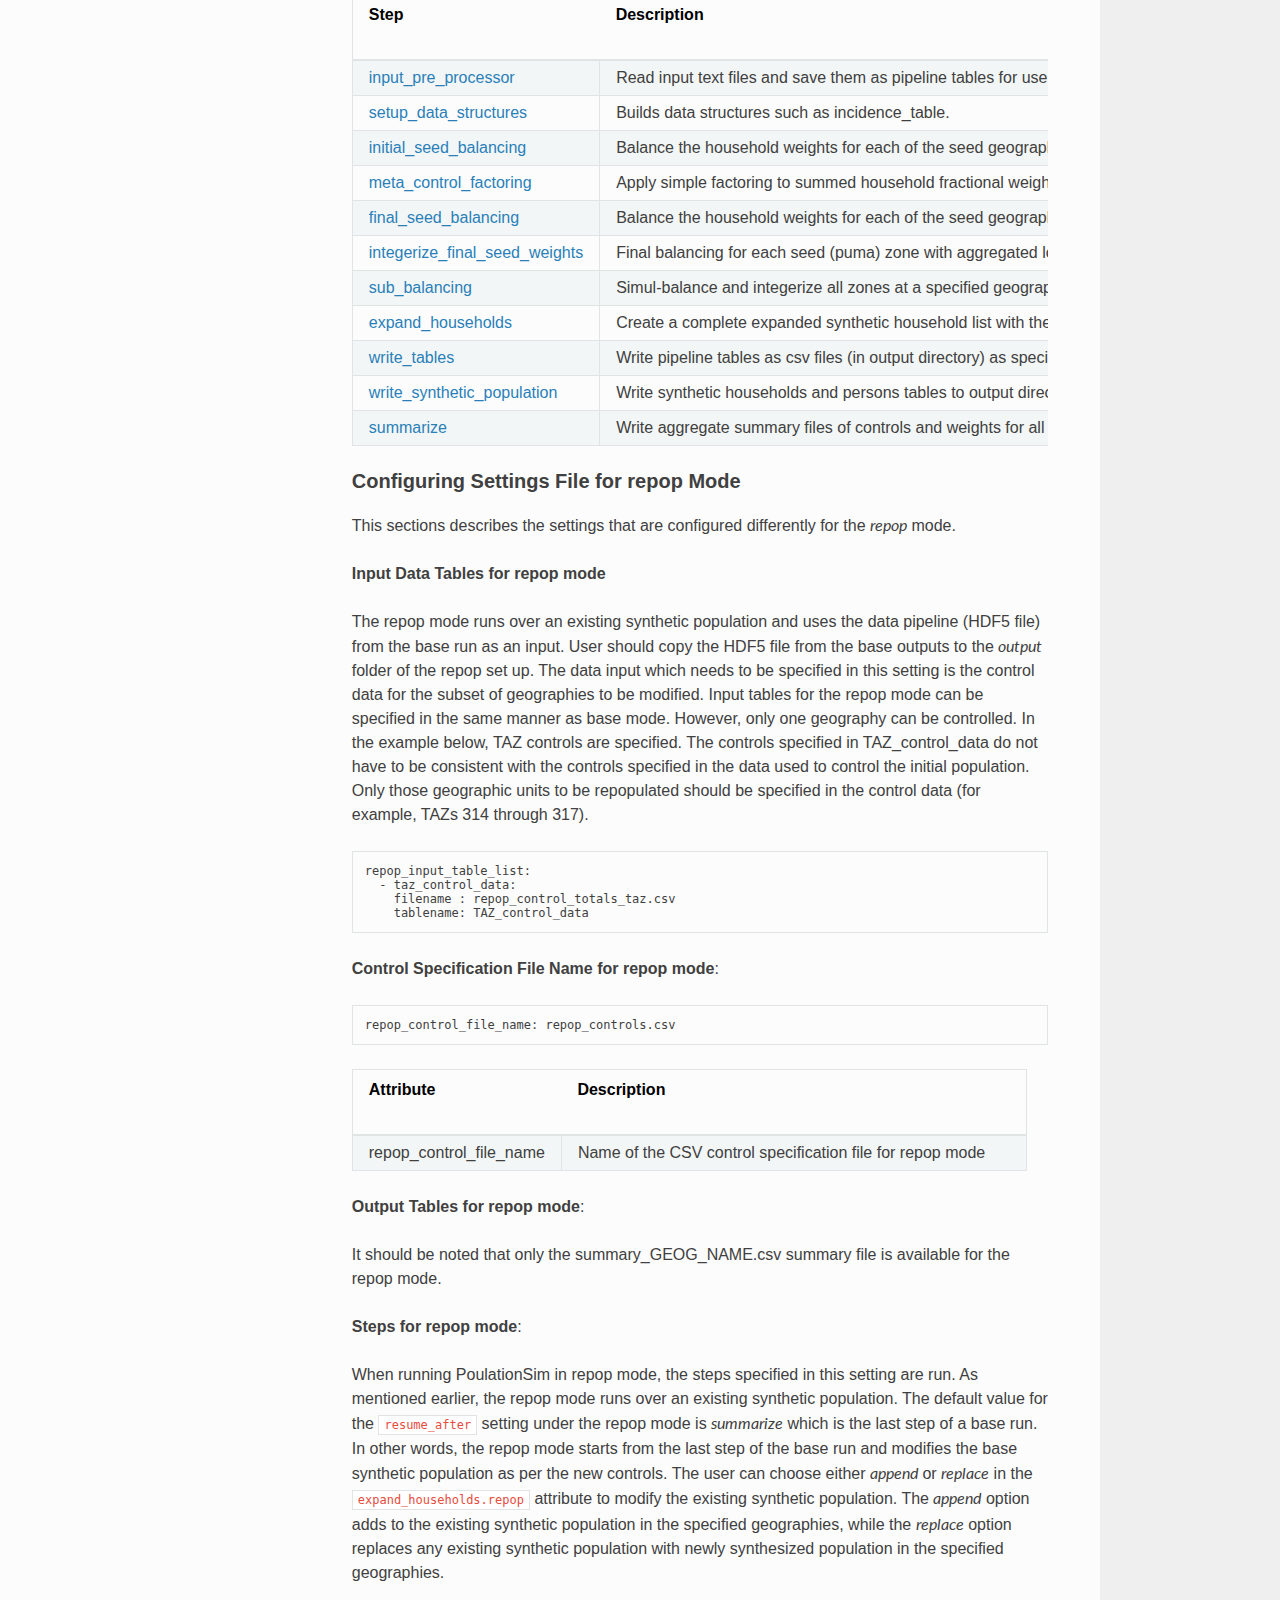
==== commit 78d9cf01: "Deploy ActivitySim/populationsim to github.com/ActivitySim/populationsim.git:gh-pages" ====
--- a/application_configuration.html
+++ b/application_configuration.html
@@ -8,7 +8,7 @@
   
   <meta name="viewport" content="width=device-width, initial-scale=1.0">
   
-  <title>Application &amp; Configuration &mdash; PopulationSim 0.4.1
+  <title>Application &amp; Configuration &mdash; PopulationSim 0.4.2
  documentation</title>
   
 
@@ -22,10 +22,10 @@
   
     
       <script type="text/javascript" id="documentation_options" data-url_root="./" src="_static/documentation_options.js"></script>
-        <script type="text/javascript" src="_static/jquery.js"></script>
-        <script type="text/javascript" src="_static/underscore.js"></script>
-        <script type="text/javascript" src="_static/doctools.js"></script>
-        <script type="text/javascript" src="_static/language_data.js"></script>
+        <script src="_static/jquery.js"></script>
+        <script src="_static/underscore.js"></script>
+        <script src="_static/doctools.js"></script>
+        <script src="_static/language_data.js"></script>
     
     <script type="text/javascript" src="_static/js/theme.js"></script>
 
@@ -62,7 +62,7 @@
             
             
               <div class="version">
-                0.4.1
+                0.4.2
 
               </div>
             
@@ -193,85 +193,81 @@
 <p>As discussed earlier, two main inputs to a population synthesizer are a seed sample and controls. The seed sample can come from a household travel survey or from American Community Survey (ACS) Public Use Microdata Sample (PUMS), with latter being the most common source. The PUMS data contains a sample of actual responses to the ACS, but the privacy of each household is protected by aggregating all household residential locations into relatively large regions called Public Use Microdata Areas (PUMAs). PUMAs are special non-overlapping areas that partition each state into contiguous geographic units containing no fewer than 100,000 people each. Some larger regions are composed of many PUMAs, while other, smaller regions have only one PUMA, or may even be smaller than a PUMA. It is not a problem to use PopulationSim to generate a synthetic population if the region is smaller than a PUMA; PopulationSim will ‘fit’ the PUMA-level population to regional control data as an initial step.</p>
 <p>Often it is not possible or desirable to specify all the controls at the same level of geographic resolution. Some important demographic, socio-economic and land-use development distributions (e.g., employment or occupation data) which may be adopted for controls are only available at relatively aggregate geographies (e.g., County, District, Region, etc.). Moreover, some distributions which are available at a finer geographic level in the base year may not be available at the same geographic level for a future forecast year. In some cases, even if a control is available at a finer geography, the modeler might want to specify that control (e.g., population by age) at an aggregate geography due to concerns about accuracy, forecastability, etc.</p>
 <p>The flexible number of geographies feature in PopulationSim enables user to make use of data available at different geographic resolutions. In summary, the <strong>choice of geographies for PopulationSim</strong> is decided based on following:</p>
-<table class="docutils field-list" frame="void" rules="none">
-<col class="field-name" />
-<col class="field-body" />
-<tbody valign="top">
-<tr class="field-odd field"><th class="field-name" colspan="2">Travel Model Spatial Resolution:</th></tr>
-<tr class="field-odd field"><td>&#160;</td><td class="field-body">For most ABMs, this is <strong>MAZ</strong> but can also be <strong>TAZ</strong> or even <strong>Block Group</strong></td>
-</tr>
-<tr class="field-even field"><th class="field-name" colspan="2">Availability of Control Data:</th></tr>
-<tr class="field-even field"><td>&#160;</td><td class="field-body">Different controls are available at different geographic levels; some data is available at the block level (for example, total households), some data is avialable at the block group level, the tract level, the county level, etc.</td>
-</tr>
-<tr class="field-odd field"><th class="field-name" colspan="2">Accuracy of Control Data:</th></tr>
-<tr class="field-odd field"><td>&#160;</td><td class="field-body">Generally there is more error in data specified at smaller geographic units than larger geographic units</td>
-</tr>
-<tr class="field-even field"><th class="field-name" colspan="2">Desired level of Control:</th></tr>
-<tr class="field-even field"><td>&#160;</td><td class="field-body">It is possible that the user may not wish to control certain variables at a small geographic level, even if good base-year data were available. For example, the user may not have much faith in the ability to forecast certain variables at a small geogrphic level into the future. In such cases, the user may wish to aggregate available data to larger geographies.</td>
-</tr>
-<tr class="field-odd field"><th class="field-name" colspan="2">Seed Sample Geography:</th></tr>
-<tr class="field-odd field"><td>&#160;</td><td class="field-body">The level at which seed data is specified automatically determines one of the geographic level (the Seed level).</td>
-</tr>
-</tbody>
-</table>
+<dl class="field-list simple">
+<dt class="field-odd">Travel Model Spatial Resolution</dt>
+<dd class="field-odd"><p>For most ABMs, this is <strong>MAZ</strong> but can also be <strong>TAZ</strong> or even <strong>Block Group</strong></p>
+</dd>
+<dt class="field-even">Availability of Control Data</dt>
+<dd class="field-even"><p>Different controls are available at different geographic levels; some data is available at the block level (for example, total households), some data is avialable at the block group level, the tract level, the county level, etc.</p>
+</dd>
+<dt class="field-odd">Accuracy of Control Data</dt>
+<dd class="field-odd"><p>Generally there is more error in data specified at smaller geographic units than larger geographic units</p>
+</dd>
+<dt class="field-even">Desired level of Control</dt>
+<dd class="field-even"><p>It is possible that the user may not wish to control certain variables at a small geographic level, even if good base-year data were available. For example, the user may not have much faith in the ability to forecast certain variables at a small geogrphic level into the future. In such cases, the user may wish to aggregate available data to larger geographies.</p>
+</dd>
+<dt class="field-odd">Seed Sample Geography</dt>
+<dd class="field-odd"><p>The level at which seed data is specified automatically determines one of the geographic level (the Seed level).</p>
+</dd>
+</dl>
 <p>The hierarchy of geographies is important when making a decision regarding controls. The hierarchy of geographies in PopulationSim framework is as follows:</p>
 <blockquote>
 <div><ul class="simple">
-<li>Meta (e.g., the entire modeling region)</li>
-<li>Seed (e.g., PUMA)</li>
-<li>Sub-Seed (e.g., TAZ, MAZ)</li>
+<li><p>Meta (e.g., the entire modeling region)</p></li>
+<li><p>Seed (e.g., PUMA)</p></li>
+<li><p>Sub-Seed (e.g., TAZ, MAZ)</p></li>
 </ul>
 </div></blockquote>
 <p>The Meta geography is the entire region. Currently, PopulationSim can handle only one Meta geography. The Seed geography is the geographic resolution of the seed data. There can be one or more Seed geographies. PopulationSim can handle any number of nested Sub-Seed geographies. More information on PopulationSim algorithm can be found from the PopulationSim specifications in the <a class="reference internal" href="docs.html#docs"><span class="std std-ref">Resources</span></a> section.</p>
 <div class="section" id="geographic-cross-walk">
 <h3>Geographic Cross-walk<a class="headerlink" href="#geographic-cross-walk" title="Permalink to this headline">¶</a></h3>
 <p>After selecting the geographies, the next step is to prepare a geographic cross-walk file. The geographic cross-walk file defines the hierarchical structure of geographies. The geographic cross-walk is used to aggregate controls specified at a lower geography to upper geography and to allocate population from an upper geography to a lower geography. An example geographic crosswalk is shown below:</p>
-<table border="1" class="docutils">
-<colgroup>
-<col width="14%" />
-<col width="30%" />
-<col width="19%" />
-<col width="16%" />
-<col width="21%" />
-</colgroup>
-<thead valign="bottom">
-<tr class="row-odd"><th class="head">TAZ</th>
-<th class="head">BLOCK GROUP</th>
-<th class="head">TRACT</th>
-<th class="head">PUMA</th>
-<th class="head">REGION</th>
-</tr>
-</thead>
-<tbody valign="top">
-<tr class="row-even"><td>475</td>
-<td>3</td>
-<td>100</td>
-<td>600</td>
-<td>1</td>
-</tr>
-<tr class="row-odd"><td>476</td>
-<td>3</td>
-<td>100</td>
-<td>600</td>
-<td>1</td>
-</tr>
-<tr class="row-even"><td>232</td>
-<td>45</td>
-<td>100</td>
-<td>600</td>
-<td>1</td>
-</tr>
-<tr class="row-odd"><td>247</td>
-<td>45</td>
-<td>202</td>
-<td>600</td>
-<td>1</td>
-</tr>
-<tr class="row-even"><td>248</td>
-<td>45</td>
-<td>202</td>
-<td>600</td>
-<td>1</td>
+<table class="docutils align-default">
+<colgroup>
+<col style="width: 14%" />
+<col style="width: 30%" />
+<col style="width: 19%" />
+<col style="width: 16%" />
+<col style="width: 21%" />
+</colgroup>
+<thead>
+<tr class="row-odd"><th class="head"><p>TAZ</p></th>
+<th class="head"><p>BLOCK GROUP</p></th>
+<th class="head"><p>TRACT</p></th>
+<th class="head"><p>PUMA</p></th>
+<th class="head"><p>REGION</p></th>
+</tr>
+</thead>
+<tbody>
+<tr class="row-even"><td><p>475</p></td>
+<td><p>3</p></td>
+<td><p>100</p></td>
+<td><p>600</p></td>
+<td><p>1</p></td>
+</tr>
+<tr class="row-odd"><td><p>476</p></td>
+<td><p>3</p></td>
+<td><p>100</p></td>
+<td><p>600</p></td>
+<td><p>1</p></td>
+</tr>
+<tr class="row-even"><td><p>232</p></td>
+<td><p>45</p></td>
+<td><p>100</p></td>
+<td><p>600</p></td>
+<td><p>1</p></td>
+</tr>
+<tr class="row-odd"><td><p>247</p></td>
+<td><p>45</p></td>
+<td><p>202</p></td>
+<td><p>600</p></td>
+<td><p>1</p></td>
+</tr>
+<tr class="row-even"><td><p>248</p></td>
+<td><p>45</p></td>
+<td><p>202</p></td>
+<td><p>600</p></td>
+<td><p>1</p></td>
 </tr>
 </tbody>
 </table>
@@ -312,206 +308,203 @@
 </div>
 </div></blockquote>
 <p>PopulationSim is configured using the settings.YAML file. PopulationSim can be configured to run in <strong>base</strong> mode or <strong>repop</strong> mode.</p>
-<table class="docutils field-list" frame="void" rules="none">
-<col class="field-name" />
-<col class="field-body" />
-<tbody valign="top">
-<tr class="field-odd field"><th class="field-name">base mode:</th><td class="field-body">The base configuration runs PopulationSim from beginning to end and produces a new synthetic population.</td>
-</tr>
-<tr class="field-even field"><th class="field-name">repop mode:</th><td class="field-body">The repop configuration is used for repopulating a subset of zones for an existing synthetic population. The user has the option to <em>replace</em> or <em>append</em> to the existing synthetic population. These options are specified from the settings.YAML file, details can be found in the <a class="reference internal" href="#settings"><span class="std std-ref">Configuring Settings File</span></a> section.</td>
-</tr>
-</tbody>
-</table>
+<dl class="field-list simple">
+<dt class="field-odd">base mode</dt>
+<dd class="field-odd"><p>The base configuration runs PopulationSim from beginning to end and produces a new synthetic population.</p>
+</dd>
+<dt class="field-even">repop mode</dt>
+<dd class="field-even"><p>The repop configuration is used for repopulating a subset of zones for an existing synthetic population. The user has the option to <em>replace</em> or <em>append</em> to the existing synthetic population. These options are specified from the settings.YAML file, details can be found in the <a class="reference internal" href="#settings"><span class="std std-ref">Configuring Settings File</span></a> section.</p>
+</dd>
+</dl>
 <p>The following sections describes the inputs and outputs, followed by discussion on configuring the settings file and specifying controls.</p>
 <div class="section" id="inputs-outputs">
 <span id="id1"></span><h3>Inputs &amp; Outputs<a class="headerlink" href="#inputs-outputs" title="Permalink to this headline">¶</a></h3>
 <p>Please refer to the following definition list to understand the file names:</p>
-<table class="docutils field-list" frame="void" rules="none">
-<col class="field-name" />
-<col class="field-body" />
-<tbody valign="top">
-<tr class="field-odd field"><th class="field-name"><em>GEOG_NAME</em>:</th><td class="field-body">Sub-seed geography name such as TAZ, MAZ, etc.</td>
-</tr>
-<tr class="field-even field"><th class="field-name"><em>SEED_GEOG</em>:</th><td class="field-body">Geographic resolution of the seed sample such as PUMA.</td>
-</tr>
-<tr class="field-odd field"><th class="field-name"><em>META_GEOG</em>:</th><td class="field-body">Geography name of the Meta geography such as Region, District, etc.</td>
-</tr>
-</tbody>
-</table>
+<dl class="field-list simple">
+<dt class="field-odd"><em>GEOG_NAME</em></dt>
+<dd class="field-odd"><p>Sub-seed geography name such as TAZ, MAZ, etc.</p>
+</dd>
+<dt class="field-even"><em>SEED_GEOG</em></dt>
+<dd class="field-even"><p>Geographic resolution of the seed sample such as PUMA.</p>
+</dd>
+<dt class="field-odd"><em>META_GEOG</em></dt>
+<dd class="field-odd"><p>Geography name of the Meta geography such as Region, District, etc.</p>
+</dd>
+</dl>
 <hr class="docutils" />
 <p>Working Directory Contents:</p>
-<table border="1" class="docutils">
-<colgroup>
-<col width="23%" />
-<col width="77%" />
-</colgroup>
-<thead valign="bottom">
-<tr class="row-odd"><th class="head">File</th>
-<th class="head">Description</th>
-</tr>
-</thead>
-<tbody valign="top">
-<tr class="row-even"><td>run_populationsim.py</td>
-<td>Python script that orchestrates a PopulationSim run</td>
-</tr>
-<tr class="row-odd"><td>/configs</td>
-<td>Sub-directory containing control specifications and configuration settings</td>
-</tr>
-<tr class="row-even"><td>/data</td>
-<td>Sub-directory containing all input files</td>
-</tr>
-<tr class="row-odd"><td>/output</td>
-<td>Sub-directory containing all outputs, summaries and intermediate files</td>
+<table class="docutils align-default">
+<colgroup>
+<col style="width: 23%" />
+<col style="width: 77%" />
+</colgroup>
+<thead>
+<tr class="row-odd"><th class="head"><p>File</p></th>
+<th class="head"><p>Description</p></th>
+</tr>
+</thead>
+<tbody>
+<tr class="row-even"><td><p>run_populationsim.py</p></td>
+<td><p>Python script that orchestrates a PopulationSim run</p></td>
+</tr>
+<tr class="row-odd"><td><p>/configs</p></td>
+<td><p>Sub-directory containing control specifications and configuration settings</p></td>
+</tr>
+<tr class="row-even"><td><p>/data</p></td>
+<td><p>Sub-directory containing all input files</p></td>
+</tr>
+<tr class="row-odd"><td><p>/output</p></td>
+<td><p>Sub-directory containing all outputs, summaries and intermediate files</p></td>
 </tr>
 </tbody>
 </table>
 <hr class="docutils" />
 <p><em>/configs</em> Sub-directory Contents:</p>
-<table border="1" class="docutils">
-<colgroup>
-<col width="25%" />
-<col width="75%" />
-</colgroup>
-<thead valign="bottom">
-<tr class="row-odd"><th class="head">File</th>
-<th class="head">Description</th>
-</tr>
-</thead>
-<tbody valign="top">
-<tr class="row-even"><td>logging.yaml</td>
-<td>YAML-based file for setting up logging</td>
-</tr>
-<tr class="row-odd"><td>settings.yaml</td>
-<td>YAML-based settings file to configure a PopulationSim run</td>
-</tr>
-<tr class="row-even"><td>controls.csv</td>
-<td>CSV file to specify controls</td>
+<table class="docutils align-default">
+<colgroup>
+<col style="width: 25%" />
+<col style="width: 75%" />
+</colgroup>
+<thead>
+<tr class="row-odd"><th class="head"><p>File</p></th>
+<th class="head"><p>Description</p></th>
+</tr>
+</thead>
+<tbody>
+<tr class="row-even"><td><p>logging.yaml</p></td>
+<td><p>YAML-based file for setting up logging</p></td>
+</tr>
+<tr class="row-odd"><td><p>settings.yaml</p></td>
+<td><p>YAML-based settings file to configure a PopulationSim run</p></td>
+</tr>
+<tr class="row-even"><td><p>controls.csv</p></td>
+<td><p>CSV file to specify controls</p></td>
 </tr>
 </tbody>
 </table>
 <hr class="docutils" />
 <p><em>/data</em> Sub-directory Contents:</p>
-<table border="1" class="docutils">
-<colgroup>
-<col width="35%" />
-<col width="65%" />
-</colgroup>
-<thead valign="bottom">
-<tr class="row-odd"><th class="head">File</th>
-<th class="head">Description</th>
-</tr>
-</thead>
-<tbody valign="top">
-<tr class="row-even"><td>control_totals_GEOG_NAME.csv</td>
-<td>Marginal control totals at each spatial resolution named <em>GEOG_NAME</em></td>
-</tr>
-<tr class="row-odd"><td>geo_crosswalk.csv</td>
-<td>Geographic cross-walk file</td>
-</tr>
-<tr class="row-even"><td>seed_households.csv</td>
-<td>Seed sample of households</td>
-</tr>
-<tr class="row-odd"><td>seed_persons.csv</td>
-<td>Seed sample of persons</td>
+<table class="docutils align-default">
+<colgroup>
+<col style="width: 35%" />
+<col style="width: 65%" />
+</colgroup>
+<thead>
+<tr class="row-odd"><th class="head"><p>File</p></th>
+<th class="head"><p>Description</p></th>
+</tr>
+</thead>
+<tbody>
+<tr class="row-even"><td><p>control_totals_GEOG_NAME.csv</p></td>
+<td><p>Marginal control totals at each spatial resolution named <em>GEOG_NAME</em></p></td>
+</tr>
+<tr class="row-odd"><td><p>geo_crosswalk.csv</p></td>
+<td><p>Geographic cross-walk file</p></td>
+</tr>
+<tr class="row-even"><td><p>seed_households.csv</p></td>
+<td><p>Seed sample of households</p></td>
+</tr>
+<tr class="row-odd"><td><p>seed_persons.csv</p></td>
+<td><p>Seed sample of persons</p></td>
 </tr>
 </tbody>
 </table>
 <hr class="docutils" />
 <p><em>/output</em> Sub-directory Contents (populated at the end of a PopulationSim run):</p>
 <p>This sub-directory is populated at the end of the PopulationSim run. The table below list all possible outputs from a PopulationSim run. The user has the option to specify the output files that should be exported at the end of a run. Details can be found in the <em>Configuring Settings File</em> section.</p>
-<table border="1" class="docutils">
-<colgroup>
-<col width="22%" />
-<col width="19%" />
-<col width="59%" />
-</colgroup>
-<thead valign="bottom">
-<tr class="row-odd"><th class="head">File</th>
-<th class="head">Group</th>
-<th class="head">Description</th>
-</tr>
-</thead>
-<tbody valign="top">
-<tr class="row-even"><td>asim.log</td>
-<td>Logging</td>
-<td>Log file</td>
-</tr>
-<tr class="row-odd"><td>pipeline.h5</td>
-<td>Data Pipeline</td>
-<td>HDF5 data pipeline which stores all the inputs, outputs and intermediate files</td>
-</tr>
-<tr class="row-even"><td>expanded_household_ids.csv</td>
-<td>Final Synthetic Population</td>
-<td>List of expanded household IDs with their geographic assignment. User would join <br />
-this file with the seed sample to generate a fully expanded synthetic population</td>
-</tr>
-<tr class="row-odd"><td>synthetic_households.csv</td>
-<td>Final Synthetic Population</td>
-<td>Fully expanded synthetic population of households. User can specify the attributes <br />
-to be included from the <em>seed sample</em> in the <em>settings.YAML</em> file</td>
-</tr>
-<tr class="row-even"><td>synthetic_persons.csv</td>
-<td>Final Synthetic Population</td>
-<td>Fully expanded synthetic population of persons. User can specify the attributes to <br />
-be included from the <em>seed sample</em> in the <em>settings.YAML</em> file</td>
-</tr>
-<tr class="row-odd"><td>incidence_table.csv</td>
-<td>Intermediate</td>
-<td>Intermediate incidence table</td>
-</tr>
-<tr class="row-even"><td>household_groups.csv</td>
-<td>Intermediate</td>
-<td>Unique household group assignments based on controls variables</td>
-</tr>
-<tr class="row-odd"><td>GEOG_NAME_control_data.csv</td>
-<td>Intermediate</td>
-<td>Input control data at each geographic level - <em>GEOG_NAME</em></td>
-</tr>
-<tr class="row-even"><td>GEOG_NAME_controls.csv</td>
-<td>Intermediate</td>
-<td>Control totals at each geographic level (<em>GEOG_NAME</em>) containing only the controls <br />
-specified in the <em>configs/controls.csv</em> control specification file</td>
-</tr>
-<tr class="row-odd"><td>GEOG_NAME_weights.csv</td>
-<td>Intermediate</td>
-<td>List of household weights with their geographic assignment</td>
-</tr>
-<tr class="row-even"><td>GEOG_NAME_weights_sparse.csv</td>
-<td>Intermediate</td>
-<td>List of household weights with their geographic assignment</td>
-</tr>
-<tr class="row-odd"><td>control_spec.csv</td>
-<td>Intermediate</td>
-<td>Control specification used for the run</td>
-</tr>
-<tr class="row-even"><td>geo_cross_walk.csv</td>
-<td>Intermediate</td>
-<td>Input geographic cross-walk</td>
-</tr>
-<tr class="row-odd"><td>crosswalk.csv</td>
-<td>Intermediate</td>
-<td>Trimmed geographic cross-walk used in PopulationSim run</td>
-</tr>
-<tr class="row-even"><td>trace_GEOG_NAME_weights.csv</td>
-<td>Tracing</td>
-<td>Trace file listing household weights for the trace geography specified in settings</td>
-</tr>
-<tr class="row-odd"><td>summary_hh_weights.csv</td>
-<td>Summary</td>
-<td>List of household with weights through different stages of PopulationSim</td>
-</tr>
-<tr class="row-even"><td>summary_GEOG_NAME.csv</td>
-<td>Summary</td>
-<td>Marginal Controls vs. Synthetic Population Comparison at <em>GEOG_NAME</em> level</td>
-</tr>
-<tr class="row-odd"><td>summary_GEOG_NAME_aggregate.csv</td>
-<td>Summary</td>
-<td>Household weights aggregate to <em>SEED_GEOG</em> at the end of allocation to <em>GEOG_NAME</em></td>
-</tr>
-<tr class="row-even"><td>summary_GEOG_NAME_SEED_GEOG.csv</td>
-<td>Summary</td>
-<td>Marginal Controls vs. Synthetic Population Comparison at <em>SEED_GEOG</em> level using <br />
-weights from allocation at <em>GEOG_NAME</em> level</td>
+<table class="docutils align-default">
+<colgroup>
+<col style="width: 22%" />
+<col style="width: 19%" />
+<col style="width: 59%" />
+</colgroup>
+<thead>
+<tr class="row-odd"><th class="head"><p>File</p></th>
+<th class="head"><p>Group</p></th>
+<th class="head"><p>Description</p></th>
+</tr>
+</thead>
+<tbody>
+<tr class="row-even"><td><p>asim.log</p></td>
+<td><p>Logging</p></td>
+<td><p>Log file</p></td>
+</tr>
+<tr class="row-odd"><td><p>pipeline.h5</p></td>
+<td><p>Data Pipeline</p></td>
+<td><p>HDF5 data pipeline which stores all the inputs, outputs and intermediate files</p></td>
+</tr>
+<tr class="row-even"><td><p>expanded_household_ids.csv</p></td>
+<td><p>Final Synthetic Population</p></td>
+<td><p>List of expanded household IDs with their geographic assignment. User would join <br />
+this file with the seed sample to generate a fully expanded synthetic population</p></td>
+</tr>
+<tr class="row-odd"><td><p>synthetic_households.csv</p></td>
+<td><p>Final Synthetic Population</p></td>
+<td><p>Fully expanded synthetic population of households. User can specify the attributes <br />
+to be included from the <em>seed sample</em> in the <em>settings.YAML</em> file</p></td>
+</tr>
+<tr class="row-even"><td><p>synthetic_persons.csv</p></td>
+<td><p>Final Synthetic Population</p></td>
+<td><p>Fully expanded synthetic population of persons. User can specify the attributes to <br />
+be included from the <em>seed sample</em> in the <em>settings.YAML</em> file</p></td>
+</tr>
+<tr class="row-odd"><td><p>incidence_table.csv</p></td>
+<td><p>Intermediate</p></td>
+<td><p>Intermediate incidence table</p></td>
+</tr>
+<tr class="row-even"><td><p>household_groups.csv</p></td>
+<td><p>Intermediate</p></td>
+<td><p>Unique household group assignments based on controls variables</p></td>
+</tr>
+<tr class="row-odd"><td><p>GEOG_NAME_control_data.csv</p></td>
+<td><p>Intermediate</p></td>
+<td><p>Input control data at each geographic level - <em>GEOG_NAME</em></p></td>
+</tr>
+<tr class="row-even"><td><p>GEOG_NAME_controls.csv</p></td>
+<td><p>Intermediate</p></td>
+<td><p>Control totals at each geographic level (<em>GEOG_NAME</em>) containing only the controls <br />
+specified in the <em>configs/controls.csv</em> control specification file</p></td>
+</tr>
+<tr class="row-odd"><td><p>GEOG_NAME_weights.csv</p></td>
+<td><p>Intermediate</p></td>
+<td><p>List of household weights with their geographic assignment</p></td>
+</tr>
+<tr class="row-even"><td><p>GEOG_NAME_weights_sparse.csv</p></td>
+<td><p>Intermediate</p></td>
+<td><p>List of household weights with their geographic assignment</p></td>
+</tr>
+<tr class="row-odd"><td><p>control_spec.csv</p></td>
+<td><p>Intermediate</p></td>
+<td><p>Control specification used for the run</p></td>
+</tr>
+<tr class="row-even"><td><p>geo_cross_walk.csv</p></td>
+<td><p>Intermediate</p></td>
+<td><p>Input geographic cross-walk</p></td>
+</tr>
+<tr class="row-odd"><td><p>crosswalk.csv</p></td>
+<td><p>Intermediate</p></td>
+<td><p>Trimmed geographic cross-walk used in PopulationSim run</p></td>
+</tr>
+<tr class="row-even"><td><p>trace_GEOG_NAME_weights.csv</p></td>
+<td><p>Tracing</p></td>
+<td><p>Trace file listing household weights for the trace geography specified in settings</p></td>
+</tr>
+<tr class="row-odd"><td><p>summary_hh_weights.csv</p></td>
+<td><p>Summary</p></td>
+<td><p>List of household with weights through different stages of PopulationSim</p></td>
+</tr>
+<tr class="row-even"><td><p>summary_GEOG_NAME.csv</p></td>
+<td><p>Summary</p></td>
+<td><p>Marginal Controls vs. Synthetic Population Comparison at <em>GEOG_NAME</em> level</p></td>
+</tr>
+<tr class="row-odd"><td><p>summary_GEOG_NAME_aggregate.csv</p></td>
+<td><p>Summary</p></td>
+<td><p>Household weights aggregate to <em>SEED_GEOG</em> at the end of allocation to <em>GEOG_NAME</em></p></td>
+</tr>
+<tr class="row-even"><td><p>summary_GEOG_NAME_SEED_GEOG.csv</p></td>
+<td><p>Summary</p></td>
+<td><p>Marginal Controls vs. Synthetic Population Comparison at <em>SEED_GEOG</em> level using <br />
+weights from allocation at <em>GEOG_NAME</em> level</p></td>
 </tr>
 </tbody>
 </table>
@@ -530,54 +523,53 @@
 <span class="n">max_expansion_factor</span><span class="p">:</span> <span class="mi">30</span>
 </pre></div>
 </div>
-<table border="1" class="docutils">
-<colgroup>
-<col width="29%" />
-<col width="9%" />
-<col width="62%" />
-</colgroup>
-<thead valign="bottom">
-<tr class="row-odd"><th class="head">Attribute</th>
-<th class="head">Value</th>
-<th class="head">Description</th>
-</tr>
-</thead>
-<tbody valign="top">
-<tr class="row-even"><td>INTEGERIZE_WITH_BACKSTOPPED_CONTROLS</td>
-<td>True/False</td>
-<td>When set to <strong>True</strong>, upper geography controls are imputed for current <br />
-geography and used as additional controls for integerization</td>
-</tr>
-<tr class="row-odd"><td>SUB_BALANCE_WITH_FLOAT_SEED_WEIGHTS</td>
-<td>True/False</td>
-<td>When <strong>True</strong>, PopulationSim uses floating weights from upper geography</td>
-</tr>
-<tr class="row-even"><td>GROUP_BY_INCIDENCE_SIGNATURE</td>
-<td>True/False</td>
-<td>When <strong>True</strong>, PopulationSim groups the household incidence by HH group</td>
-</tr>
-<tr class="row-odd"><td>USE_SIMUL_INTEGERIZER</td>
-<td>True/False</td>
-<td><dl class="first docutils">
-<dt>PopulationSim Integerizer can run in two modes: <br /></dt>
-<dd><ol class="first last arabic simple">
-<li>Sequential - Zones are processed in a ascending order of number of <br />
-households in the zone <br /></li>
-<li>Simultaneous - Zones are processed simultaneously <br /></li>
+<table class="docutils align-default">
+<colgroup>
+<col style="width: 29%" />
+<col style="width: 9%" />
+<col style="width: 62%" />
+</colgroup>
+<thead>
+<tr class="row-odd"><th class="head"><p>Attribute</p></th>
+<th class="head"><p>Value</p></th>
+<th class="head"><p>Description</p></th>
+</tr>
+</thead>
+<tbody>
+<tr class="row-even"><td><p>INTEGERIZE_WITH_BACKSTOPPED_CONTROLS</p></td>
+<td><p>True/False</p></td>
+<td><p>When set to <strong>True</strong>, upper geography controls are imputed for current <br />
+geography and used as additional controls for integerization</p></td>
+</tr>
+<tr class="row-odd"><td><p>SUB_BALANCE_WITH_FLOAT_SEED_WEIGHTS</p></td>
+<td><p>True/False</p></td>
+<td><p>When <strong>True</strong>, PopulationSim uses floating weights from upper geography</p></td>
+</tr>
+<tr class="row-even"><td><p>GROUP_BY_INCIDENCE_SIGNATURE</p></td>
+<td><p>True/False</p></td>
+<td><p>When <strong>True</strong>, PopulationSim groups the household incidence by HH group</p></td>
+</tr>
+<tr class="row-odd"><td><p>USE_SIMUL_INTEGERIZER</p></td>
+<td><p>True/False</p></td>
+<td><dl class="simple">
+<dt>PopulationSim Integerizer can run in two modes: <br /></dt><dd><ol class="arabic simple">
+<li><p>Sequential - Zones are processed in a ascending order of number of <br />
+households in the zone <br /></p></li>
+<li><p>Simultaneous - Zones are processed simultaneously <br /></p></li>
 </ol>
 </dd>
 </dl>
-<p class="last"><em>for more details, refer the TRB paper on Docs page</em></p>
+<p><em>for more details, refer the TRB paper on Docs page</em></p>
 </td>
 </tr>
-<tr class="row-even"><td>USE_CVXPY</td>
-<td>True/False</td>
-<td>A third-party solver is used for integerization - CVXPY or or-tools <br />
-<strong>CVXPY</strong> is currently not available for Windows</td>
-</tr>
-<tr class="row-odd"><td>max_expansion_factor</td>
-<td>&gt; 0</td>
-<td>Maximum HH expansion factor weight setting. This settings dictates the <br />
+<tr class="row-even"><td><p>USE_CVXPY</p></td>
+<td><p>True/False</p></td>
+<td><p>A third-party solver is used for integerization - CVXPY or or-tools <br />
+<strong>CVXPY</strong> is currently not available for Windows</p></td>
+</tr>
+<tr class="row-odd"><td><p>max_expansion_factor</p></td>
+<td><p>&gt; 0</p></td>
+<td><p>Maximum HH expansion factor weight setting. This settings dictates the <br />
 ratio of the final weight of the household record to its initial weight. <br />
 For example, a maxExpansionFactor setting of 5 would mean a household <br />
 having a PUMS weight of x can have a final weight of not more than 5x, <br />
@@ -586,7 +578,7 @@
 with a rare household configuration. Otherwise, it might result in some <br />
 controls not being matched due to unavailability of records to sample from.
 The maximum expansion factor may have to be adjusted upwards if the target <br />
-is much greater than the seed number of households.                        <br /></td>
+is much greater than the seed number of households.                        <br /></p></td>
 </tr>
 </tbody>
 </table>
@@ -595,32 +587,32 @@
 <span class="n">seed_geography</span><span class="p">:</span> <span class="n">PUMA</span>
 </pre></div>
 </div>
-<table border="1" class="docutils">
-<colgroup>
-<col width="14%" />
-<col width="18%" />
-<col width="69%" />
-</colgroup>
-<thead valign="bottom">
-<tr class="row-odd"><th class="head">Attribute</th>
-<th class="head">Value</th>
-<th class="head">Description</th>
-</tr>
-</thead>
-<tbody valign="top">
-<tr class="row-even"><td>geographies</td>
-<td>List of geographies</td>
-<td>List of geographies at which the controls are specified including the seed <br />
+<table class="docutils align-default">
+<colgroup>
+<col style="width: 14%" />
+<col style="width: 18%" />
+<col style="width: 69%" />
+</colgroup>
+<thead>
+<tr class="row-odd"><th class="head"><p>Attribute</p></th>
+<th class="head"><p>Value</p></th>
+<th class="head"><p>Description</p></th>
+</tr>
+</thead>
+<tbody>
+<tr class="row-even"><td><p>geographies</p></td>
+<td><p>List of geographies</p></td>
+<td><p>List of geographies at which the controls are specified including the seed <br />
 geography - PUMA. The geographies should be in the hierarchical order: <br />
 <em>REGION</em> &gt;&gt; <em>PUMA</em> &gt;&gt; <em>TRACT</em> &gt;&gt; <em>TAZ</em> &gt;&gt; … <br />
 Any number of geographies are allowed <br />
 These geography names should be used as prefixes in control data file names <br />
 for the corresponding geographies. Note that number of sub-seed geographies <br />
-are flexible. Each must be listed in the run_list settings, shown below.</td>
-</tr>
-<tr class="row-odd"><td>seed_geography</td>
-<td>PUMA</td>
-<td>Seed geography name from the list of geographies</td>
+are flexible. Each must be listed in the run_list settings, shown below.</p></td>
+</tr>
+<tr class="row-odd"><td><p>seed_geography</p></td>
+<td><p>PUMA</p></td>
+<td><p>Seed geography name from the list of geographies</p></td>
 </tr>
 </tbody>
 </table>
@@ -631,22 +623,22 @@
       <span class="n">TRACT</span><span class="p">:</span> <span class="mi">10200</span>
 </pre></div>
 </div>
-<table border="1" class="docutils">
-<colgroup>
-<col width="24%" />
-<col width="76%" />
-</colgroup>
-<thead valign="bottom">
-<tr class="row-odd"><th class="head">Attribute</th>
-<th class="head">Description</th>
-</tr>
-</thead>
-<tbody valign="top">
-<tr class="row-even"><td>TAZ</td>
-<td>TAZ ID that should be traced.</td>
-</tr>
-<tr class="row-odd"><td>TRACT</td>
-<td>TRACT ID that should be traced.</td>
+<table class="docutils align-default">
+<colgroup>
+<col style="width: 24%" />
+<col style="width: 76%" />
+</colgroup>
+<thead>
+<tr class="row-odd"><th class="head"><p>Attribute</p></th>
+<th class="head"><p>Description</p></th>
+</tr>
+</thead>
+<tbody>
+<tr class="row-even"><td><p>TAZ</p></td>
+<td><p>TAZ ID that should be traced.</p></td>
+</tr>
+<tr class="row-odd"><td><p>TRACT</p></td>
+<td><p>TRACT ID that should be traced.</p></td>
 </tr>
 </tbody>
 </table>
@@ -654,20 +646,20 @@
 <div class="highlight-default notranslate"><div class="highlight"><pre><span></span><span class="n">data_dir</span><span class="p">:</span> <span class="n">data</span>
 </pre></div>
 </div>
-<table border="1" class="docutils">
-<colgroup>
-<col width="12%" />
-<col width="88%" />
-</colgroup>
-<thead valign="bottom">
-<tr class="row-odd"><th class="head">Attribute</th>
-<th class="head">Description</th>
-</tr>
-</thead>
-<tbody valign="top">
-<tr class="row-even"><td>data_dir</td>
-<td>Name of the data_directory within the working directory. Do not change unless
-the directory structure changes from the template.</td>
+<table class="docutils align-default">
+<colgroup>
+<col style="width: 12%" />
+<col style="width: 88%" />
+</colgroup>
+<thead>
+<tr class="row-odd"><th class="head"><p>Attribute</p></th>
+<th class="head"><p>Description</p></th>
+</tr>
+</thead>
+<tbody>
+<tr class="row-even"><td><p>data_dir</p></td>
+<td><p>Name of the data_directory within the working directory. Do not change unless
+the directory structure changes from the template.</p></td>
 </tr>
 </tbody>
 </table>
@@ -675,10 +667,10 @@
 <p>This setting is used to specify details of various inputs to PopulationSim. Below is the list of the inputs in the PopulationSim data pipeline:</p>
 <blockquote>
 <div><ul class="simple">
-<li>Seed-Households</li>
-<li>Seed-Persons</li>
-<li>Geographic CrossWalk</li>
-<li>Control data at each control geography</li>
+<li><p>Seed-Households</p></li>
+<li><p>Seed-Persons</p></li>
+<li><p>Geographic CrossWalk</p></li>
+<li><p>Control data at each control geography</p></li>
 </ul>
 </div></blockquote>
 <p>Note that Seed-Households, Seed-Persons and Geographic CrossWalk are all required tables and must be listed. There must be a control data file specified for each geography other than seed.            For each input table, the user is required to specify an import table name, input CSV file name, index column name and column name map (only for renaming column names). The user can also specify a list of columns to be dropped from the input synthetic population seed data. An example is shown below followed by description of attributes.</p>
@@ -715,54 +707,54 @@
         <span class="n">filename</span> <span class="p">:</span> <span class="n">scaled_control_totals_meta</span><span class="o">.</span><span class="n">csv</span>
 </pre></div>
 </div>
-<table border="1" class="docutils">
-<colgroup>
-<col width="14%" />
-<col width="86%" />
-</colgroup>
-<thead valign="bottom">
-<tr class="row-odd"><th class="head">Attribute</th>
-<th class="head">Description</th>
-</tr>
-</thead>
-<tbody valign="top">
-<tr class="row-even"><td>tablename</td>
-<td><p class="first">Name of the imported CSV file in the PopulationSim data pipeline. The input <br />
+<table class="docutils align-default">
+<colgroup>
+<col style="width: 14%" />
+<col style="width: 86%" />
+</colgroup>
+<thead>
+<tr class="row-odd"><th class="head"><p>Attribute</p></th>
+<th class="head"><p>Description</p></th>
+</tr>
+</thead>
+<tbody>
+<tr class="row-even"><td><p>tablename</p></td>
+<td><p>Name of the imported CSV file in the PopulationSim data pipeline. The input <br />
 names in the PopulationSim data pipeline should be named as per the following <br />
 standard: <br />
 1. Seed-Households - <em>households</em> <br /></p>
 <blockquote>
-<div>Households across all Seed geographies should be in one file. There should be <br />
+<div><p>Households across all Seed geographies should be in one file. There should be <br />
 a Seed geography field with name as specified in the settings file. The seed  <br />
-geography identifies which Seed geography unit each household belongs to</div></blockquote>
-<ol class="last arabic" start="2">
-<li><p class="first">Seed-Persons - <em>persons</em> <br /></p>
+geography identifies which Seed geography unit each household belongs to</p>
+</div></blockquote>
+<ol class="arabic" start="2">
+<li><p>Seed-Persons - <em>persons</em> <br /></p>
 <p>Persons across all Seed geographies should be in one file. There should be a <br />
 Seed geography field with name as specified in the settings file. The seed  <br />
 geography identifies which Seed geography unit each person belongs to</p>
 </li>
-<li><p class="first">Geographic CrossWalk - <em>geo_cross_walk</em> <br /></p>
+<li><p>Geographic CrossWalk - <em>geo_cross_walk</em> <br /></p>
 <p>The field names in the geographic cross-walk should be same as the geography <br />
 names specified in the settings file</p>
 </li>
-<li><p class="first">Control data at each control geography - <em>GEOG_NAME_control_data</em>, <br />
-where <em>GEOG_NAME</em>  is the name of the control geography (TAZ, TRACT and REGION)</p>
-</li>
+<li><p>Control data at each control geography - <em>GEOG_NAME_control_data</em>, <br />
+where <em>GEOG_NAME</em>  is the name of the control geography (TAZ, TRACT and REGION)</p></li>
 </ol>
 </td>
 </tr>
-<tr class="row-odd"><td>filename</td>
-<td>Name of the input CSV file in the data folder</td>
-</tr>
-<tr class="row-even"><td>index_col</td>
-<td>Name of the unique ID field in the seed household data</td>
-</tr>
-<tr class="row-odd"><td>column_map</td>
-<td>Column map of fields to be renamed. The format for the column map is as follows: <br />
-<code class="docutils literal notranslate"><span class="pre">Name</span> <span class="pre">in</span> <span class="pre">CSV:</span> <span class="pre">New</span> <span class="pre">Name</span></code></td>
-</tr>
-<tr class="row-even"><td>drop_columns</td>
-<td>List of columns to be dropped from the input data</td>
+<tr class="row-odd"><td><p>filename</p></td>
+<td><p>Name of the input CSV file in the data folder</p></td>
+</tr>
+<tr class="row-even"><td><p>index_col</p></td>
+<td><p>Name of the unique ID field in the seed household data</p></td>
+</tr>
+<tr class="row-odd"><td><p>column_map</p></td>
+<td><p>Column map of fields to be renamed. The format for the column map is as follows: <br />
+<code class="docutils literal notranslate"><span class="pre">Name</span> <span class="pre">in</span> <span class="pre">CSV:</span> <span class="pre">New</span> <span class="pre">Name</span></code></p></td>
+</tr>
+<tr class="row-even"><td><p>drop_columns</p></td>
+<td><p>List of columns to be dropped from the input data</p></td>
 </tr>
 </tbody>
 </table>
@@ -770,38 +762,38 @@
 <p><strong>Reserved Column Names</strong>:</p>
 <p>Three columns representing the following needs to be specified:</p>
 <ul class="simple">
-<li>Initial weight on households</li>
-<li>Unique household identifier</li>
-<li>Control on total number of households at the lowest geographic level</li>
+<li><p>Initial weight on households</p></li>
+<li><p>Unique household identifier</p></li>
+<li><p>Control on total number of households at the lowest geographic level</p></li>
 </ul>
 <div class="highlight-default notranslate"><div class="highlight"><pre><span></span><span class="n">household_weight_col</span><span class="p">:</span> <span class="n">WGTP</span>
 <span class="n">household_id_col</span><span class="p">:</span> <span class="n">hh_id</span>
 <span class="n">total_hh_control</span><span class="p">:</span> <span class="n">num_hh</span>
 </pre></div>
 </div>
-<table border="1" class="docutils">
-<colgroup>
-<col width="24%" />
-<col width="76%" />
-</colgroup>
-<thead valign="bottom">
-<tr class="row-odd"><th class="head">Attribute</th>
-<th class="head">Description</th>
-</tr>
-</thead>
-<tbody valign="top">
-<tr class="row-even"><td>household_weight_col</td>
-<td>Initial weight column in the household seed sample</td>
-</tr>
-<tr class="row-odd"><td>household_id_col</td>
-<td>Unique household ID column in the household seed sample used to <br />
+<table class="docutils align-default">
+<colgroup>
+<col style="width: 24%" />
+<col style="width: 76%" />
+</colgroup>
+<thead>
+<tr class="row-odd"><th class="head"><p>Attribute</p></th>
+<th class="head"><p>Description</p></th>
+</tr>
+</thead>
+<tbody>
+<tr class="row-even"><td><p>household_weight_col</p></td>
+<td><p>Initial weight column in the household seed sample</p></td>
+</tr>
+<tr class="row-odd"><td><p>household_id_col</p></td>
+<td><p>Unique household ID column in the household seed sample used to <br />
 identify which persons are in which household. Should have same <br />
-name as the index column on household seed table</td>
-</tr>
-<tr class="row-even"><td>total_hh_control</td>
-<td>Total number of household control at the lowest geographic level.  <br />
+name as the index column on household seed table</p></td>
+</tr>
+<tr class="row-even"><td><p>total_hh_control</p></td>
+<td><p>Total number of household control at the lowest geographic level.  <br />
 Note that PopulationSim requires this control to be specified at the <br />
-lowest geography. It is strictly enforced</td>
+lowest geography. It is strictly enforced</p></td>
 </tr>
 </tbody>
 </table>
@@ -810,19 +802,19 @@
 <div class="highlight-default notranslate"><div class="highlight"><pre><span></span><span class="n">control_file_name</span><span class="p">:</span> <span class="n">controls</span><span class="o">.</span><span class="n">csv</span>
 </pre></div>
 </div>
-<table border="1" class="docutils">
-<colgroup>
-<col width="32%" />
-<col width="68%" />
-</colgroup>
-<thead valign="bottom">
-<tr class="row-odd"><th class="head">Attribute</th>
-<th class="head">Description</th>
-</tr>
-</thead>
-<tbody valign="top">
-<tr class="row-even"><td>control_file_name</td>
-<td>Name of the CSV control specification file</td>
+<table class="docutils align-default">
+<colgroup>
+<col style="width: 32%" />
+<col style="width: 68%" />
+</colgroup>
+<thead>
+<tr class="row-odd"><th class="head"><p>Attribute</p></th>
+<th class="head"><p>Description</p></th>
+</tr>
+</thead>
+<tbody>
+<tr class="row-even"><td><p>control_file_name</p></td>
+<td><p>Name of the CSV control specification file</p></td>
 </tr>
 </tbody>
 </table>
@@ -834,22 +826,22 @@
     <span class="o">-</span> <span class="n">expanded_household_ids</span>
 </pre></div>
 </div>
-<table border="1" class="docutils">
-<colgroup>
-<col width="19%" />
-<col width="81%" />
-</colgroup>
-<thead valign="bottom">
-<tr class="row-odd"><th class="head">Attribute</th>
-<th class="head">Description</th>
-</tr>
-</thead>
-<tbody valign="top">
-<tr class="row-even"><td>action</td>
-<td><em>include</em> or <em>skip</em> the list of tables specified</td>
-</tr>
-<tr class="row-odd"><td>tables</td>
-<td>List of table to be written out or skipped</td>
+<table class="docutils align-default">
+<colgroup>
+<col style="width: 19%" />
+<col style="width: 81%" />
+</colgroup>
+<thead>
+<tr class="row-odd"><th class="head"><p>Attribute</p></th>
+<th class="head"><p>Description</p></th>
+</tr>
+</thead>
+<tbody>
+<tr class="row-even"><td><p>action</p></td>
+<td><p><em>include</em> or <em>skip</em> the list of tables specified</p></td>
+</tr>
+<tr class="row-odd"><td><p>tables</p></td>
+<td><p>List of table to be written out or skipped</p></td>
 </tr>
 </tbody>
 </table>
@@ -873,27 +865,27 @@
       <span class="o">-</span> <span class="n">OCCP</span>
 </pre></div>
 </div>
-<table border="1" class="docutils">
-<colgroup>
-<col width="14%" />
-<col width="86%" />
-</colgroup>
-<thead valign="bottom">
-<tr class="row-odd"><th class="head">Attribute</th>
-<th class="head">Description</th>
-</tr>
-</thead>
-<tbody valign="top">
-<tr class="row-even"><td>household_id</td>
-<td>Column name of the unique household ID field in the expanded synthetic population</td>
-</tr>
-<tr class="row-odd"><td>filename</td>
-<td>CSV file names for the expanded households and persons table</td>
-</tr>
-<tr class="row-even"><td>columns</td>
-<td>Names of seed sample columns to be included in the final synthetic population. <br />
+<table class="docutils align-default">
+<colgroup>
+<col style="width: 14%" />
+<col style="width: 86%" />
+</colgroup>
+<thead>
+<tr class="row-odd"><th class="head"><p>Attribute</p></th>
+<th class="head"><p>Description</p></th>
+</tr>
+</thead>
+<tbody>
+<tr class="row-even"><td><p>household_id</p></td>
+<td><p>Column name of the unique household ID field in the expanded synthetic population</p></td>
+</tr>
+<tr class="row-odd"><td><p>filename</p></td>
+<td><p>CSV file names for the expanded households and persons table</p></td>
+</tr>
+<tr class="row-even"><td><p>columns</p></td>
+<td><p>Names of seed sample columns to be included in the final synthetic population. <br />
 Missing or misspelled column names generate error. The geographic allocation <br />
-information of each household is added by default.</td>
+information of each household is added by default.</p></td>
 </tr>
 </tbody>
 </table>
@@ -916,69 +908,69 @@
   <span class="c1">#resume_after: integerize_final_seed_weights</span>
 </pre></div>
 </div>
-<table border="1" class="docutils">
-<colgroup>
-<col width="24%" />
-<col width="76%" />
-</colgroup>
-<thead valign="bottom">
-<tr class="row-odd"><th class="head">Attribute</th>
-<th class="head">Description</th>
-</tr>
-</thead>
-<tbody valign="top">
-<tr class="row-even"><td>steps</td>
-<td>List of steps to be run</td>
-</tr>
-<tr class="row-odd"><td>resume_after</td>
-<td>The step from which the current run should resume</td>
+<table class="docutils align-default">
+<colgroup>
+<col style="width: 24%" />
+<col style="width: 76%" />
+</colgroup>
+<thead>
+<tr class="row-odd"><th class="head"><p>Attribute</p></th>
+<th class="head"><p>Description</p></th>
+</tr>
+</thead>
+<tbody>
+<tr class="row-even"><td><p>steps</p></td>
+<td><p>List of steps to be run</p></td>
+</tr>
+<tr class="row-odd"><td><p>resume_after</p></td>
+<td><p>The step from which the current run should resume</p></td>
 </tr>
 </tbody>
 </table>
 <p>For detailed information on software implementation refer to <a class="reference internal" href="software.html#core-components"><span class="std std-ref">Core Components</span></a> and <a class="reference internal" href="software.html#model-steps"><span class="std std-ref">Model Steps</span></a>. The table below gives a brief description of each step.</p>
-<table border="1" class="docutils">
-<colgroup>
-<col width="19%" />
-<col width="81%" />
-</colgroup>
-<thead valign="bottom">
-<tr class="row-odd"><th class="head">Step</th>
-<th class="head">Description</th>
-</tr>
-</thead>
-<tbody valign="top">
-<tr class="row-even"><td><a class="reference internal" href="software.html#input-pre-processor"><span class="std std-ref">input_pre_processor</span></a></td>
-<td>Read input text files and save them as pipeline tables for use in subsequent steps.</td>
-</tr>
-<tr class="row-odd"><td><a class="reference internal" href="software.html#setup-data-structures"><span class="std std-ref">setup_data_structures</span></a></td>
-<td>Builds data structures such as incidence_table.</td>
-</tr>
-<tr class="row-even"><td><a class="reference internal" href="software.html#initial-seed-balancing"><span class="std std-ref">initial_seed_balancing</span></a></td>
-<td>Balance the household weights for each of the seed geographies (independently) using the seed level controls and the aggregated sub-zone controls totals.</td>
-</tr>
-<tr class="row-odd"><td><a class="reference internal" href="software.html#meta-control-factoring"><span class="std std-ref">meta_control_factoring</span></a></td>
-<td>Apply simple factoring to summed household fractional weights based on original meta control values relative to summed household fractional weights by meta zone.</td>
-</tr>
-<tr class="row-even"><td><a class="reference internal" href="software.html#final-seed-balancing"><span class="std std-ref">final_seed_balancing</span></a></td>
-<td>Balance the household weights for each of the seed geographies (independently) using the seed level controls and the aggregated sub-zone controls totals.</td>
-</tr>
-<tr class="row-odd"><td><a class="reference internal" href="software.html#integerize-final-seed-weights"><span class="std std-ref">integerize_final_seed_weights</span></a></td>
-<td>Final balancing for each seed (puma) zone with aggregated low and mid-level controls and distributed meta-level controls.</td>
-</tr>
-<tr class="row-even"><td><a class="reference internal" href="software.html#sub-balancing"><span class="std std-ref">sub_balancing</span></a></td>
-<td>Simul-balance and integerize all zones at a specified geographic level in groups by parent zone.</td>
-</tr>
-<tr class="row-odd"><td><a class="reference internal" href="software.html#expand-households"><span class="std std-ref">expand_households</span></a></td>
-<td>Create a complete expanded synthetic household list with their assigned geographic zone ids.</td>
-</tr>
-<tr class="row-even"><td><a class="reference internal" href="software.html#write-tables"><span class="std std-ref">write_tables</span></a></td>
-<td>Write pipeline tables as csv files (in output directory) as specified by output_tables list in settings file.</td>
-</tr>
-<tr class="row-odd"><td><a class="reference internal" href="software.html#write-synthetic-population"><span class="std std-ref">write_synthetic_population</span></a></td>
-<td>Write synthetic households and persons tables to output directory as csv files.</td>
-</tr>
-<tr class="row-even"><td><a class="reference internal" href="software.html#summarize"><span class="std std-ref">summarize</span></a></td>
-<td>Write aggregate summary files of controls and weights for all geographic levels to output dir</td>
+<table class="docutils align-default">
+<colgroup>
+<col style="width: 19%" />
+<col style="width: 81%" />
+</colgroup>
+<thead>
+<tr class="row-odd"><th class="head"><p>Step</p></th>
+<th class="head"><p>Description</p></th>
+</tr>
+</thead>
+<tbody>
+<tr class="row-even"><td><p><a class="reference internal" href="software.html#input-pre-processor"><span class="std std-ref">input_pre_processor</span></a></p></td>
+<td><p>Read input text files and save them as pipeline tables for use in subsequent steps.</p></td>
+</tr>
+<tr class="row-odd"><td><p><a class="reference internal" href="software.html#setup-data-structures"><span class="std std-ref">setup_data_structures</span></a></p></td>
+<td><p>Builds data structures such as incidence_table.</p></td>
+</tr>
+<tr class="row-even"><td><p><a class="reference internal" href="software.html#initial-seed-balancing"><span class="std std-ref">initial_seed_balancing</span></a></p></td>
+<td><p>Balance the household weights for each of the seed geographies (independently) using the seed level controls and the aggregated sub-zone controls totals.</p></td>
+</tr>
+<tr class="row-odd"><td><p><a class="reference internal" href="software.html#meta-control-factoring"><span class="std std-ref">meta_control_factoring</span></a></p></td>
+<td><p>Apply simple factoring to summed household fractional weights based on original meta control values relative to summed household fractional weights by meta zone.</p></td>
+</tr>
+<tr class="row-even"><td><p><a class="reference internal" href="software.html#final-seed-balancing"><span class="std std-ref">final_seed_balancing</span></a></p></td>
+<td><p>Balance the household weights for each of the seed geographies (independently) using the seed level controls and the aggregated sub-zone controls totals.</p></td>
+</tr>
+<tr class="row-odd"><td><p><a class="reference internal" href="software.html#integerize-final-seed-weights"><span class="std std-ref">integerize_final_seed_weights</span></a></p></td>
+<td><p>Final balancing for each seed (puma) zone with aggregated low and mid-level controls and distributed meta-level controls.</p></td>
+</tr>
+<tr class="row-even"><td><p><a class="reference internal" href="software.html#sub-balancing"><span class="std std-ref">sub_balancing</span></a></p></td>
+<td><p>Simul-balance and integerize all zones at a specified geographic level in groups by parent zone.</p></td>
+</tr>
+<tr class="row-odd"><td><p><a class="reference internal" href="software.html#expand-households"><span class="std std-ref">expand_households</span></a></p></td>
+<td><p>Create a complete expanded synthetic household list with their assigned geographic zone ids.</p></td>
+</tr>
+<tr class="row-even"><td><p><a class="reference internal" href="software.html#write-tables"><span class="std std-ref">write_tables</span></a></p></td>
+<td><p>Write pipeline tables as csv files (in output directory) as specified by output_tables list in settings file.</p></td>
+</tr>
+<tr class="row-odd"><td><p><a class="reference internal" href="software.html#write-synthetic-population"><span class="std std-ref">write_synthetic_population</span></a></p></td>
+<td><p>Write synthetic households and persons tables to output directory as csv files.</p></td>
+</tr>
+<tr class="row-even"><td><p><a class="reference internal" href="software.html#summarize"><span class="std std-ref">summarize</span></a></p></td>
+<td><p>Write aggregate summary files of controls and weights for all geographic levels to output dir</p></td>
 </tr>
 </tbody>
 </table>
@@ -998,19 +990,19 @@
 <div class="highlight-default notranslate"><div class="highlight"><pre><span></span><span class="n">repop_control_file_name</span><span class="p">:</span> <span class="n">repop_controls</span><span class="o">.</span><span class="n">csv</span>
 </pre></div>
 </div>
-<table border="1" class="docutils">
-<colgroup>
-<col width="31%" />
-<col width="69%" />
-</colgroup>
-<thead valign="bottom">
-<tr class="row-odd"><th class="head">Attribute</th>
-<th class="head">Description</th>
-</tr>
-</thead>
-<tbody valign="top">
-<tr class="row-even"><td>repop_control_file_name</td>
-<td>Name of the CSV control specification file for repop mode</td>
+<table class="docutils align-default">
+<colgroup>
+<col style="width: 31%" />
+<col style="width: 69%" />
+</colgroup>
+<thead>
+<tr class="row-odd"><th class="head"><p>Attribute</p></th>
+<th class="head"><p>Description</p></th>
+</tr>
+</thead>
+<tbody>
+<tr class="row-even"><td><p>repop_control_file_name</p></td>
+<td><p>Name of the CSV control specification file for repop mode</p></td>
 </tr>
 </tbody>
 </table>
@@ -1034,25 +1026,25 @@
   <span class="n">resume_after</span><span class="p">:</span> <span class="n">summarize</span>
 </pre></div>
 </div>
-<table border="1" class="docutils">
-<colgroup>
-<col width="22%" />
-<col width="78%" />
-</colgroup>
-<thead valign="bottom">
-<tr class="row-odd"><th class="head">Attribute</th>
-<th class="head">Description</th>
-</tr>
-</thead>
-<tbody valign="top">
-<tr class="row-even"><td>steps</td>
-<td>List of steps to be run <br />
+<table class="docutils align-default">
+<colgroup>
+<col style="width: 22%" />
+<col style="width: 78%" />
+</colgroup>
+<thead>
+<tr class="row-odd"><th class="head"><p>Attribute</p></th>
+<th class="head"><p>Description</p></th>
+</tr>
+</thead>
+<tbody>
+<tr class="row-even"><td><p>steps</p></td>
+<td><p>List of steps to be run <br />
 Two options for the expand_households.repop step <br />
 1. append <br />
-2. replace</td>
-</tr>
-<tr class="row-odd"><td>resume_after</td>
-<td>The step from which the current run should resume</td>
+2. replace</p></td>
+</tr>
+<tr class="row-odd"><td><p>resume_after</p></td>
+<td><p>The step from which the current run should resume</p></td>
 </tr>
 </tbody>
 </table>
@@ -1094,121 +1086,121 @@
 </div>
 <p><strong>Notes for weighting mode</strong>:</p>
 <ul class="simple">
-<li>If there are no meta controls, the preliminary and final balanced weights are same.</li>
-<li>It should be noted that under NO_INTEGERIZATION_EVER mode the expanded_household_ids file is empty.</li>
+<li><p>If there are no meta controls, the preliminary and final balanced weights are same.</p></li>
+<li><p>It should be noted that under NO_INTEGERIZATION_EVER mode the expanded_household_ids file is empty.</p></li>
 </ul>
 </div>
 <div class="section" id="specifying-controls">
 <h3>Specifying Controls<a class="headerlink" href="#specifying-controls" title="Permalink to this headline">¶</a></h3>
 <p>The controls for a PopulationSim run are specified using the control specification CSV file. Following the ActivitySim framework, Python expressions are used for specifying control constraints.  An example file is below.</p>
-<table border="1" class="docutils">
-<colgroup>
-<col width="15%" />
-<col width="8%" />
-<col width="8%" />
-<col width="8%" />
-<col width="10%" />
-<col width="51%" />
-</colgroup>
-<thead valign="bottom">
-<tr class="row-odd"><th class="head">target</th>
-<th class="head">geography</th>
-<th class="head">seed_table</th>
-<th class="head">importance</th>
-<th class="head">control_field</th>
-<th class="head">expression</th>
-</tr>
-</thead>
-<tbody valign="top">
-<tr class="row-even"><td>num_hh</td>
-<td>TAZ</td>
-<td>households</td>
-<td>100000000</td>
-<td>HHBASE</td>
-<td>(households.WGTP &gt; 0) &amp; <br /> (households.WGTP &lt; np.inf) <a class="footnote-reference" href="#id3" id="id2">[1]</a></td>
-</tr>
-<tr class="row-odd"><td>hh_size_4_plus</td>
-<td>TAZ</td>
-<td>households</td>
-<td>5000</td>
-<td>HHSIZE4</td>
-<td>households.NP &gt;= 4</td>
-</tr>
-<tr class="row-even"><td>hh_age_15_24</td>
-<td>TAZ</td>
-<td>households</td>
-<td>500</td>
-<td>HHAGE1</td>
-<td>(households.AGEHOH &gt; 15) &amp; <br /> (households.AGEHOH &lt;= 24)</td>
-</tr>
-<tr class="row-odd"><td>hh_inc_15</td>
-<td>TAZ</td>
-<td>households</td>
-<td>500</td>
-<td>HHINC1</td>
-<td>(households.HHINCADJ &gt; -999999999) &amp; <br /> (households.HHINCADJ &lt;= 21297)</td>
-</tr>
-<tr class="row-even"><td>student_fam_housing</td>
-<td>TAZ</td>
-<td>persons</td>
-<td>500</td>
-<td>OSUFAM</td>
-<td>persons.OSUTAG == 1</td>
-</tr>
-<tr class="row-odd"><td>hh_wrks_3_plus</td>
-<td>TRACT</td>
-<td>households</td>
-<td>1000</td>
-<td>HHWORK3</td>
-<td>households.NWESR &gt;= 3</td>
-</tr>
-<tr class="row-even"><td>hh_by_type_sf</td>
-<td>TRACT</td>
-<td>households</td>
-<td>1000</td>
-<td>SF</td>
-<td>households.HTYPE == 1</td>
-</tr>
-<tr class="row-odd"><td>persons_occ_8</td>
-<td>REGION</td>
-<td>persons</td>
-<td>1000</td>
-<td>OCCP8</td>
-<td>persons.OCCP == 8</td>
-</tr>
-</tbody>
-</table>
-<table class="docutils footnote" frame="void" id="id3" rules="none">
-<colgroup><col class="label" /><col /></colgroup>
-<tbody valign="top">
-<tr><td class="label"><a class="fn-backref" href="#id2">[1]</a></td><td>np.inf is the NumPy constant for infinty</td></tr>
-</tbody>
-</table>
+<table class="docutils align-default">
+<colgroup>
+<col style="width: 15%" />
+<col style="width: 8%" />
+<col style="width: 8%" />
+<col style="width: 8%" />
+<col style="width: 10%" />
+<col style="width: 51%" />
+</colgroup>
+<thead>
+<tr class="row-odd"><th class="head"><p>target</p></th>
+<th class="head"><p>geography</p></th>
+<th class="head"><p>seed_table</p></th>
+<th class="head"><p>importance</p></th>
+<th class="head"><p>control_field</p></th>
+<th class="head"><p>expression</p></th>
+</tr>
+</thead>
+<tbody>
+<tr class="row-even"><td><p>num_hh</p></td>
+<td><p>TAZ</p></td>
+<td><p>households</p></td>
+<td><p>100000000</p></td>
+<td><p>HHBASE</p></td>
+<td><p>(households.WGTP &gt; 0) &amp; <br /> (households.WGTP &lt; np.inf) <a class="footnote-reference brackets" href="#id3" id="id2">1</a></p></td>
+</tr>
+<tr class="row-odd"><td><p>hh_size_4_plus</p></td>
+<td><p>TAZ</p></td>
+<td><p>households</p></td>
+<td><p>5000</p></td>
+<td><p>HHSIZE4</p></td>
+<td><p>households.NP &gt;= 4</p></td>
+</tr>
+<tr class="row-even"><td><p>hh_age_15_24</p></td>
+<td><p>TAZ</p></td>
+<td><p>households</p></td>
+<td><p>500</p></td>
+<td><p>HHAGE1</p></td>
+<td><p>(households.AGEHOH &gt; 15) &amp; <br /> (households.AGEHOH &lt;= 24)</p></td>
+</tr>
+<tr class="row-odd"><td><p>hh_inc_15</p></td>
+<td><p>TAZ</p></td>
+<td><p>households</p></td>
+<td><p>500</p></td>
+<td><p>HHINC1</p></td>
+<td><p>(households.HHINCADJ &gt; -999999999) &amp; <br /> (households.HHINCADJ &lt;= 21297)</p></td>
+</tr>
+<tr class="row-even"><td><p>student_fam_housing</p></td>
+<td><p>TAZ</p></td>
+<td><p>persons</p></td>
+<td><p>500</p></td>
+<td><p>OSUFAM</p></td>
+<td><p>persons.OSUTAG == 1</p></td>
+</tr>
+<tr class="row-odd"><td><p>hh_wrks_3_plus</p></td>
+<td><p>TRACT</p></td>
+<td><p>households</p></td>
+<td><p>1000</p></td>
+<td><p>HHWORK3</p></td>
+<td><p>households.NWESR &gt;= 3</p></td>
+</tr>
+<tr class="row-even"><td><p>hh_by_type_sf</p></td>
+<td><p>TRACT</p></td>
+<td><p>households</p></td>
+<td><p>1000</p></td>
+<td><p>SF</p></td>
+<td><p>households.HTYPE == 1</p></td>
+</tr>
+<tr class="row-odd"><td><p>persons_occ_8</p></td>
+<td><p>REGION</p></td>
+<td><p>persons</p></td>
+<td><p>1000</p></td>
+<td><p>OCCP8</p></td>
+<td><p>persons.OCCP == 8</p></td>
+</tr>
+</tbody>
+</table>
+<dl class="footnote brackets">
+<dt class="label" id="id3"><span class="brackets"><a class="fn-backref" href="#id2">1</a></span></dt>
+<dd><p>np.inf is the NumPy constant for infinty</p>
+</dd>
+</dl>
 <p>Attribute definitions are as follows:</p>
-<table class="docutils field-list" frame="void" rules="none">
-<col class="field-name" />
-<col class="field-body" />
-<tbody valign="top">
-<tr class="field-odd field"><th class="field-name">target:</th><td class="field-body">target is the name of the control in PopulationSim. A column by this name is added to the seed table. Note that the <code class="docutils literal notranslate"><span class="pre">total_hh_control:</span></code> target must be present in the control specification file. All other controls are flexible. The target names should be unique even if they are for different geographies.</td>
-</tr>
-<tr class="field-even field"><th class="field-name">geography:</th><td class="field-body">geography is the geographic level of the control, as specified in <code class="docutils literal notranslate"><span class="pre">geographies</span></code>.</td>
-</tr>
-<tr class="field-odd field"><th class="field-name">seed_table:</th><td class="field-body">seed_table is the seed table the control applies to and it can be <code class="docutils literal notranslate"><span class="pre">households</span></code> or <code class="docutils literal notranslate"><span class="pre">persons</span></code>.  If persons, then persons are aggregated to households using the count operator.</td>
-</tr>
-<tr class="field-even field"><th class="field-name">importance:</th><td class="field-body">importance is the importance weight for the control. A higher weight will cause PopulationSim to attempt to match the control at the possible expense of matching lower-weight controls.</td>
-</tr>
-<tr class="field-odd field"><th class="field-name">control_field:</th><td class="field-body">control_field is the field in the control data input files that this control applies to. Note that the control field names should be unique even if they are for different geographies.</td>
-</tr>
-<tr class="field-even field"><th class="field-name">expression:</th><td class="field-body">expression is a valid Python/Pandas expression that identifies seed households or persons that this control applies to. The household and persons fields used for creating these expressions should exist in the seed tables. User might need to pre-process the seed sample to create the variable required in these expressions. These expressions can be specified for both discrete and continuous variables. For most applications, this involves creating logical relationships such as equalities, inequalities and ranges using the standard logical operators (AND, OR, EQUAL, Greater than, less than).</td>
-</tr>
-</tbody>
-</table>
-<dl class="docutils">
-<dt>Some conventions for writing expressions:</dt>
-<dd><ul class="first last simple">
-<li>Each expression is applied to all rows in the table being operated upon.</li>
-<li>Expressions must be vectorized expressions and can use most numpy and pandas expressions.</li>
-<li>When editing the CSV files in Excel, use single quote ‘ or space at the start of a cell to get Excel to accept the expression</li>
+<dl class="field-list simple">
+<dt class="field-odd">target</dt>
+<dd class="field-odd"><p>target is the name of the control in PopulationSim. A column by this name is added to the seed table. Note that the <code class="docutils literal notranslate"><span class="pre">total_hh_control:</span></code> target must be present in the control specification file. All other controls are flexible. The target names should be unique even if they are for different geographies.</p>
+</dd>
+<dt class="field-even">geography</dt>
+<dd class="field-even"><p>geography is the geographic level of the control, as specified in <code class="docutils literal notranslate"><span class="pre">geographies</span></code>.</p>
+</dd>
+<dt class="field-odd">seed_table</dt>
+<dd class="field-odd"><p>seed_table is the seed table the control applies to and it can be <code class="docutils literal notranslate"><span class="pre">households</span></code> or <code class="docutils literal notranslate"><span class="pre">persons</span></code>.  If persons, then persons are aggregated to households using the count operator.</p>
+</dd>
+<dt class="field-even">importance</dt>
+<dd class="field-even"><p>importance is the importance weight for the control. A higher weight will cause PopulationSim to attempt to match the control at the possible expense of matching lower-weight controls.</p>
+</dd>
+<dt class="field-odd">control_field</dt>
+<dd class="field-odd"><p>control_field is the field in the control data input files that this control applies to. Note that the control field names should be unique even if they are for different geographies.</p>
+</dd>
+<dt class="field-even">expression</dt>
+<dd class="field-even"><p>expression is a valid Python/Pandas expression that identifies seed households or persons that this control applies to. The household and persons fields used for creating these expressions should exist in the seed tables. User might need to pre-process the seed sample to create the variable required in these expressions. These expressions can be specified for both discrete and continuous variables. For most applications, this involves creating logical relationships such as equalities, inequalities and ranges using the standard logical operators (AND, OR, EQUAL, Greater than, less than).</p>
+</dd>
+</dl>
+<dl class="simple">
+<dt>Some conventions for writing expressions:</dt><dd><ul class="simple">
+<li><p>Each expression is applied to all rows in the table being operated upon.</p></li>
+<li><p>Expressions must be vectorized expressions and can use most numpy and pandas expressions.</p></li>
+<li><p>When editing the CSV files in Excel, use single quote ‘ or space at the start of a cell to get Excel to accept the expression</p></li>
 </ul>
 </dd>
 </dl>
@@ -1222,11 +1214,11 @@
 <p>While the PopulationSim algorithm is designed to work even with imperfect data, an error-free and consistent set of input controls guarantees optimal performance. Poor performance and errors are usually the result of inconsistent data and it is the responsibility of the user to do necessary QA/QC on the input data. Some data problems that are frequently encountered are as follows:</p>
 <blockquote>
 <div><ul class="simple">
-<li>Miscoding of data</li>
-<li>Inconsistent controls (for example, household-level households by size controls do not match person-level controls on total persons, or household-level workers per household controls do not match person-level workers by occupation)</li>
-<li>Controls do not add to total number of households</li>
-<li>Controls do not aggregate consistently across geographies</li>
-<li>missing or mislabelled controls</li>
+<li><p>Miscoding of data</p></li>
+<li><p>Inconsistent controls (for example, household-level households by size controls do not match person-level controls on total persons, or household-level workers per household controls do not match person-level workers by occupation)</p></li>
+<li><p>Controls do not add to total number of households</p></li>
+<li><p>Controls do not aggregate consistently across geographies</p></li>
+<li><p>missing or mislabelled controls</p></li>
 </ul>
 </div></blockquote>
 </div>
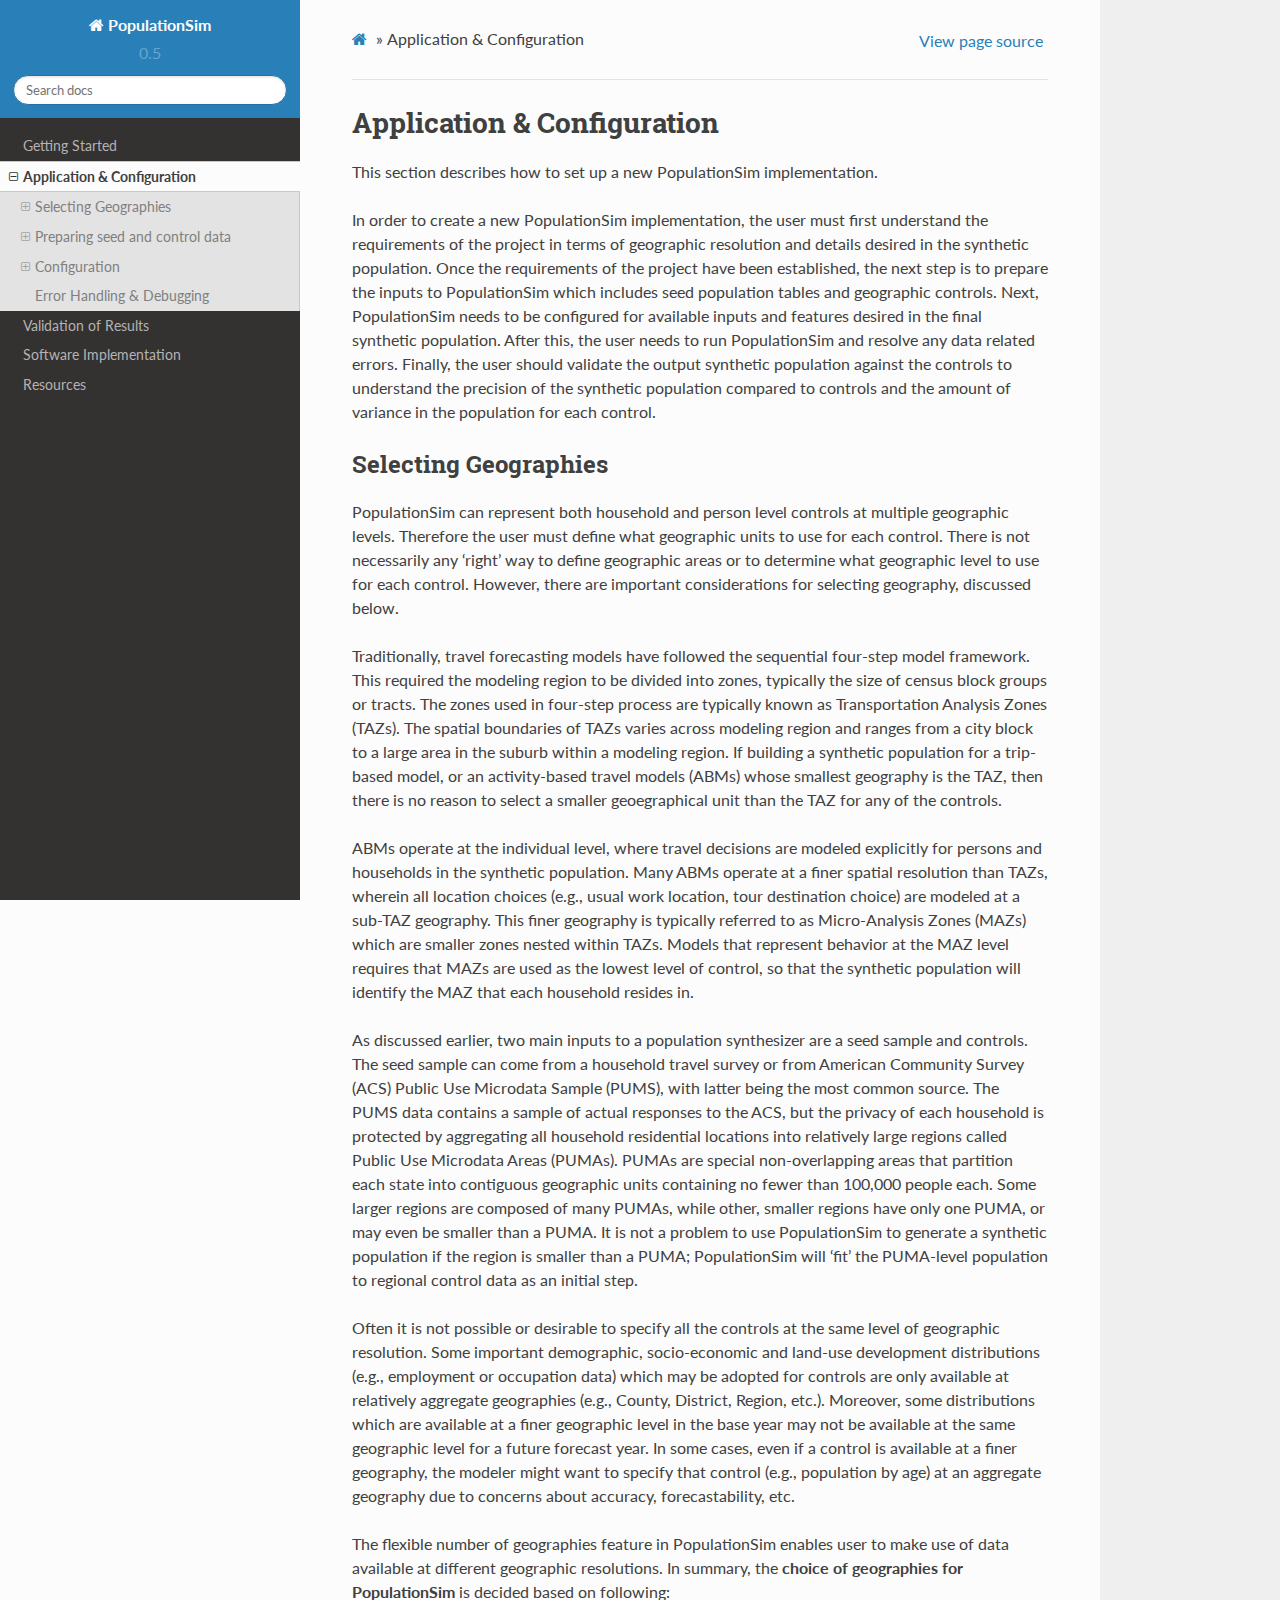
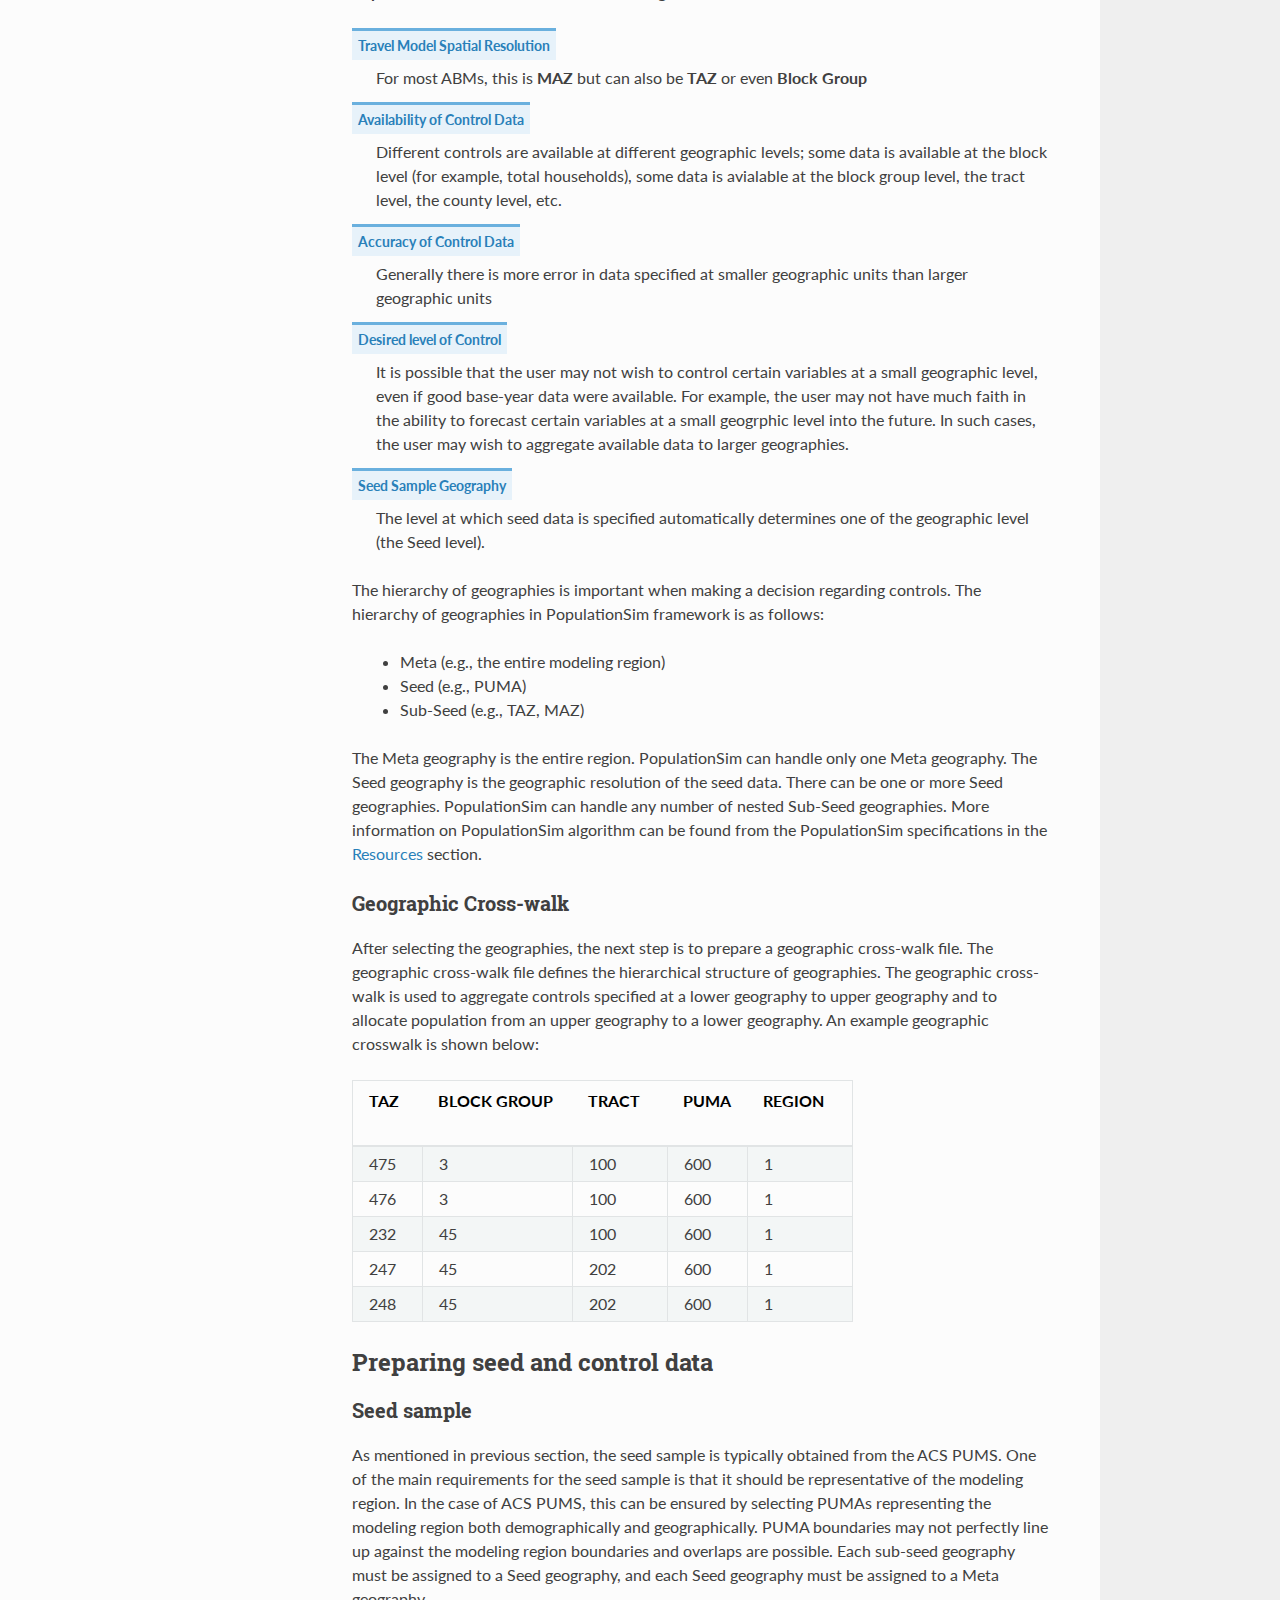
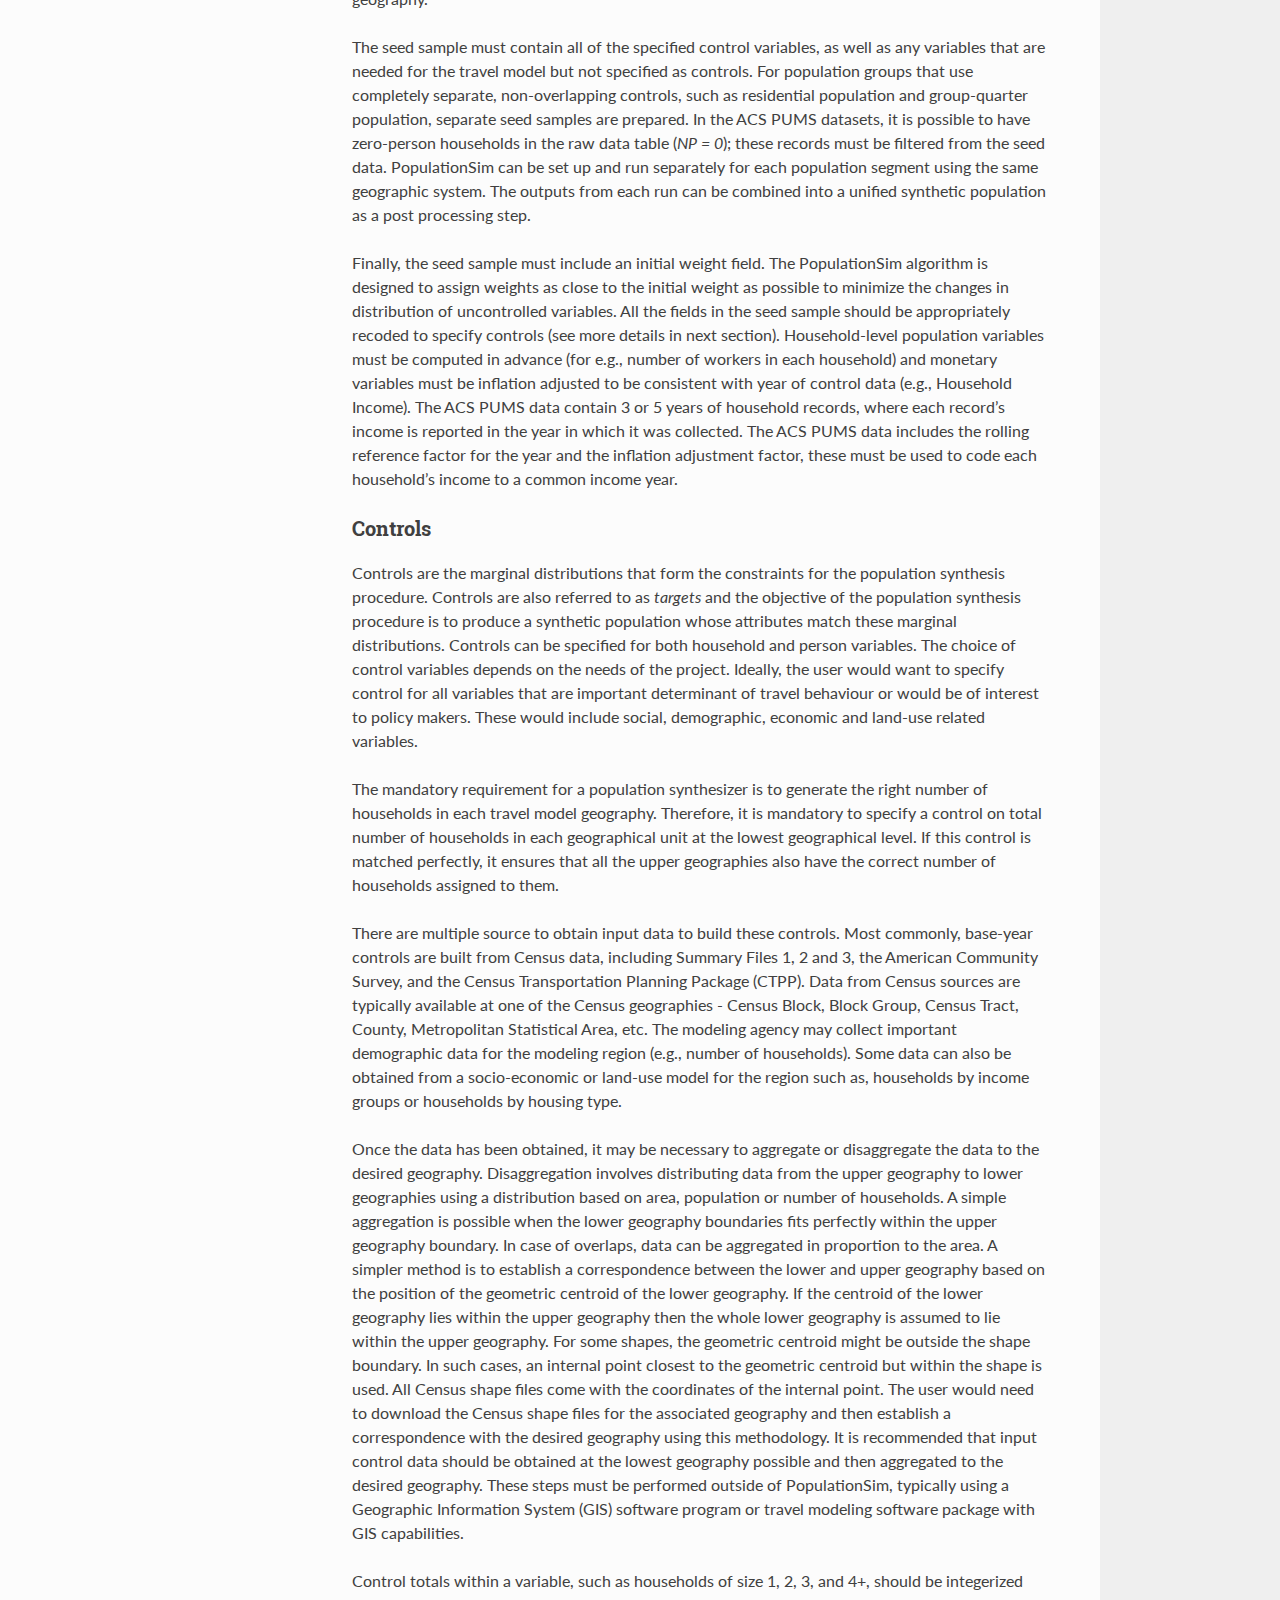
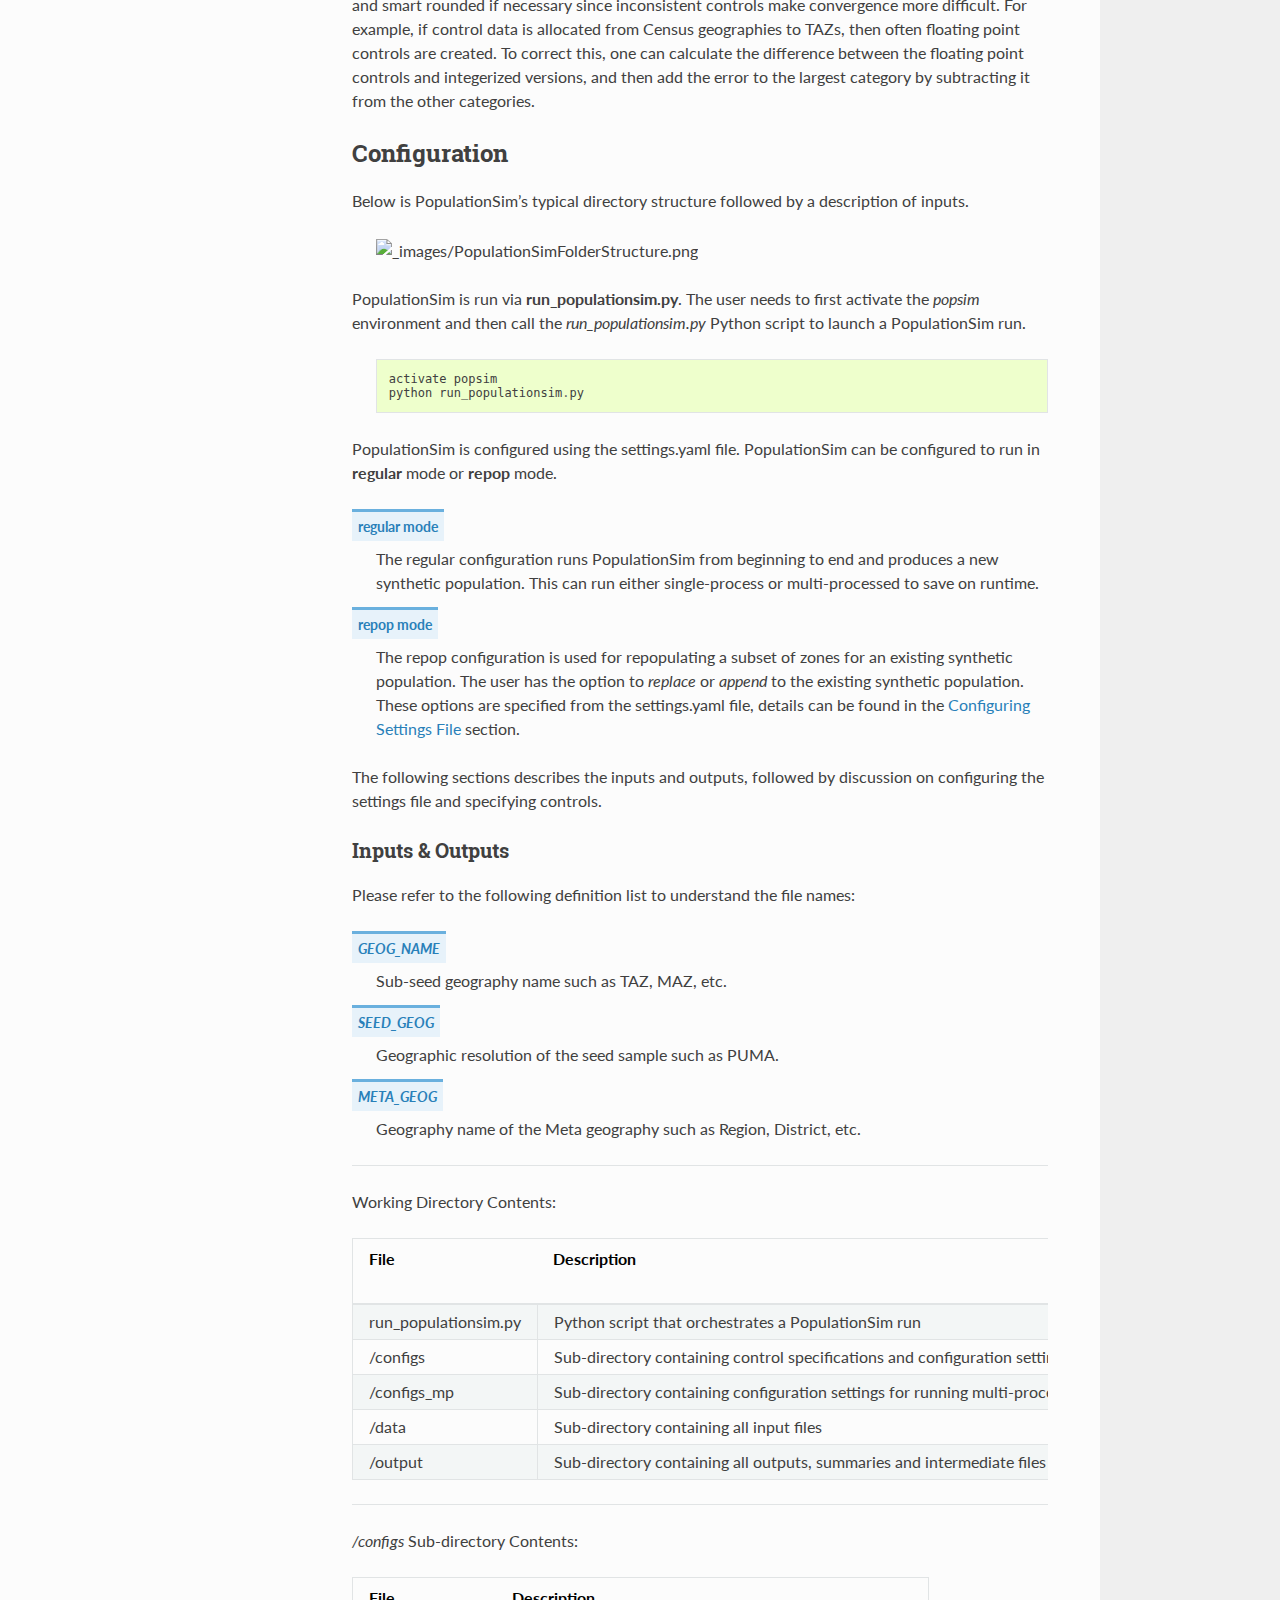
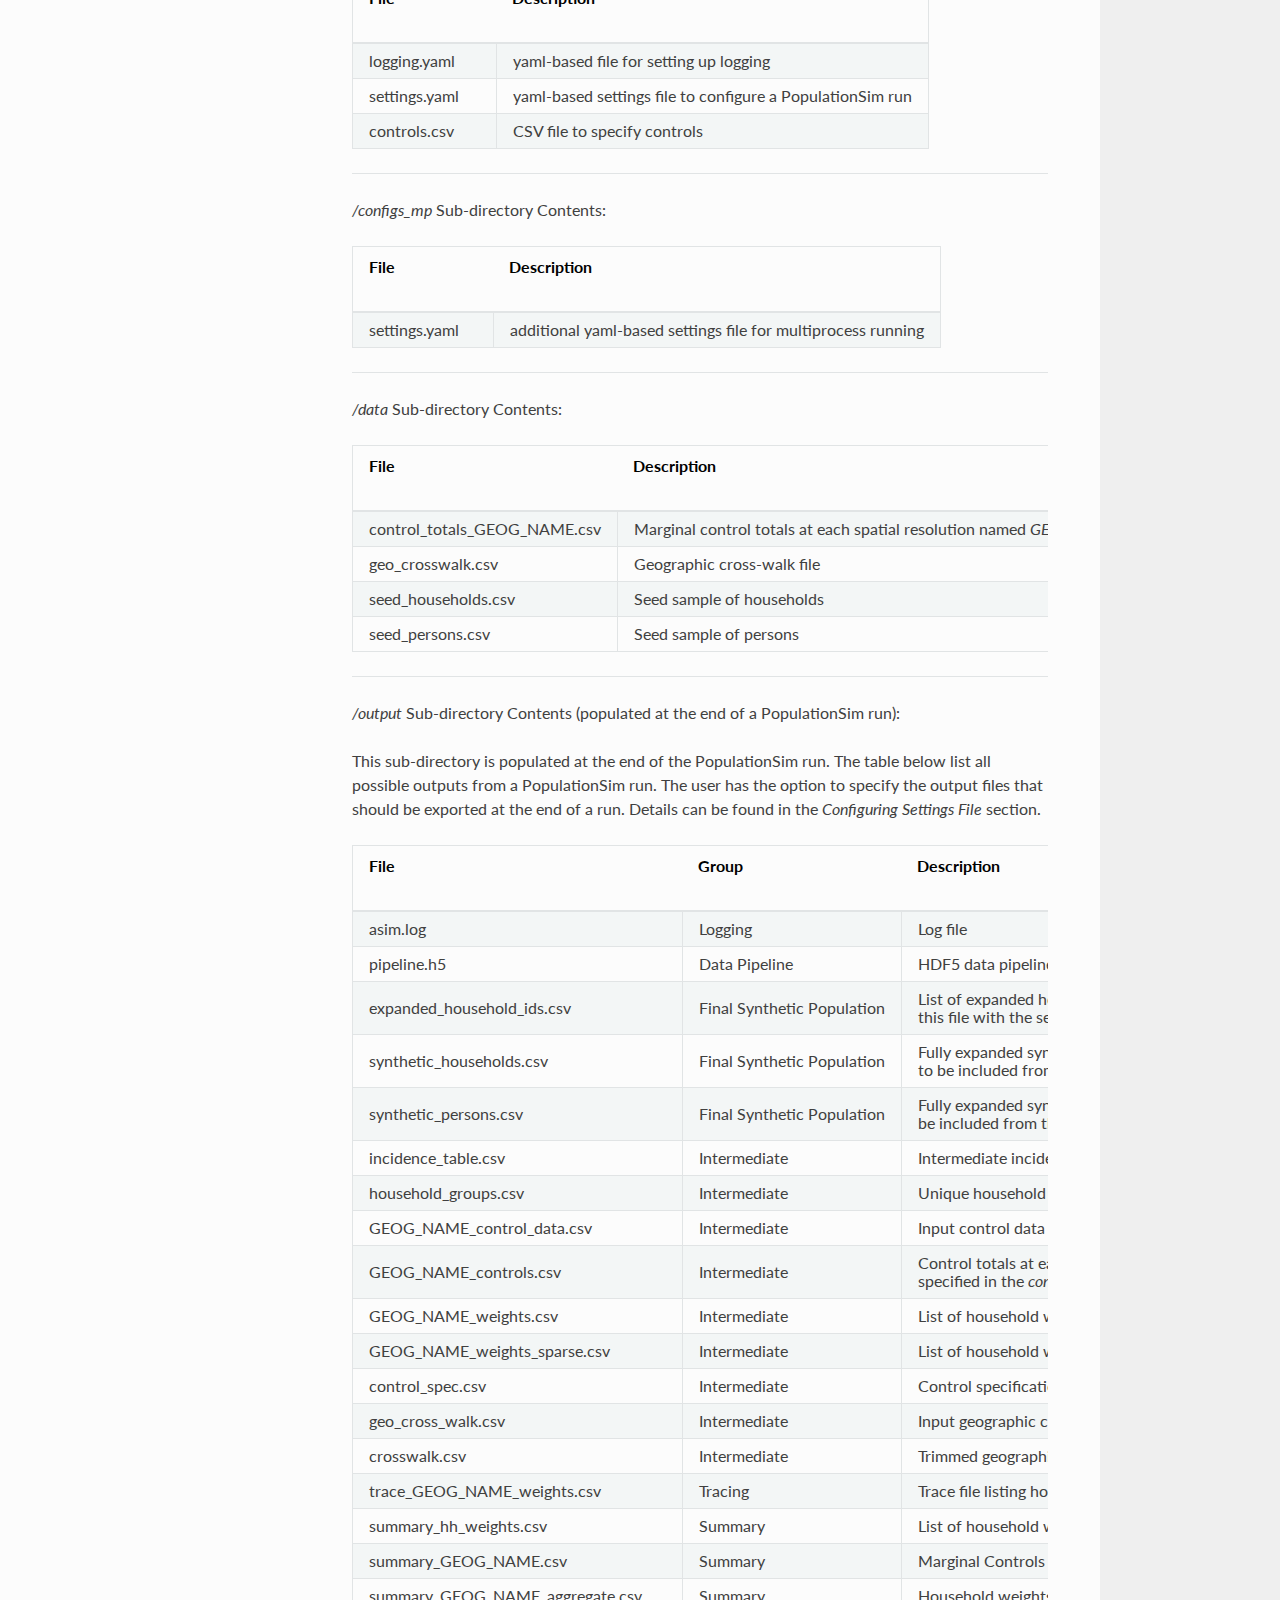
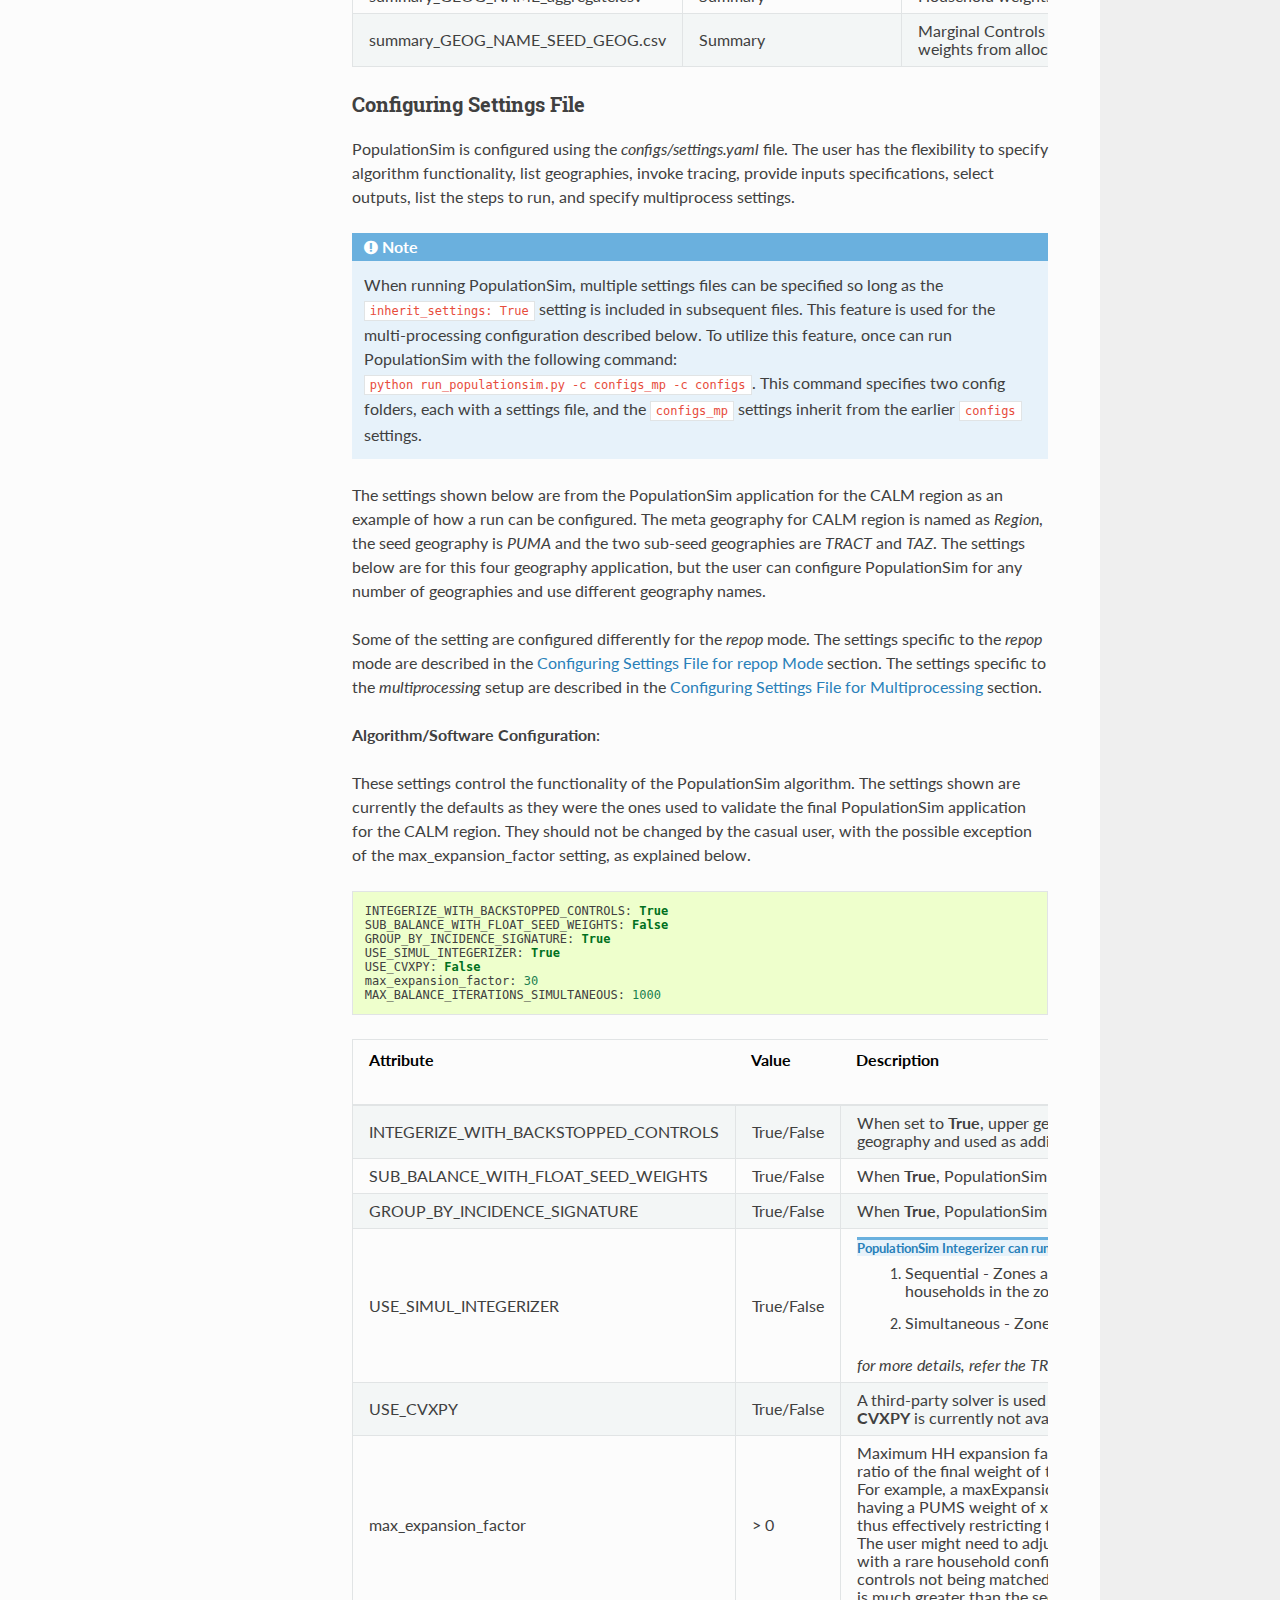
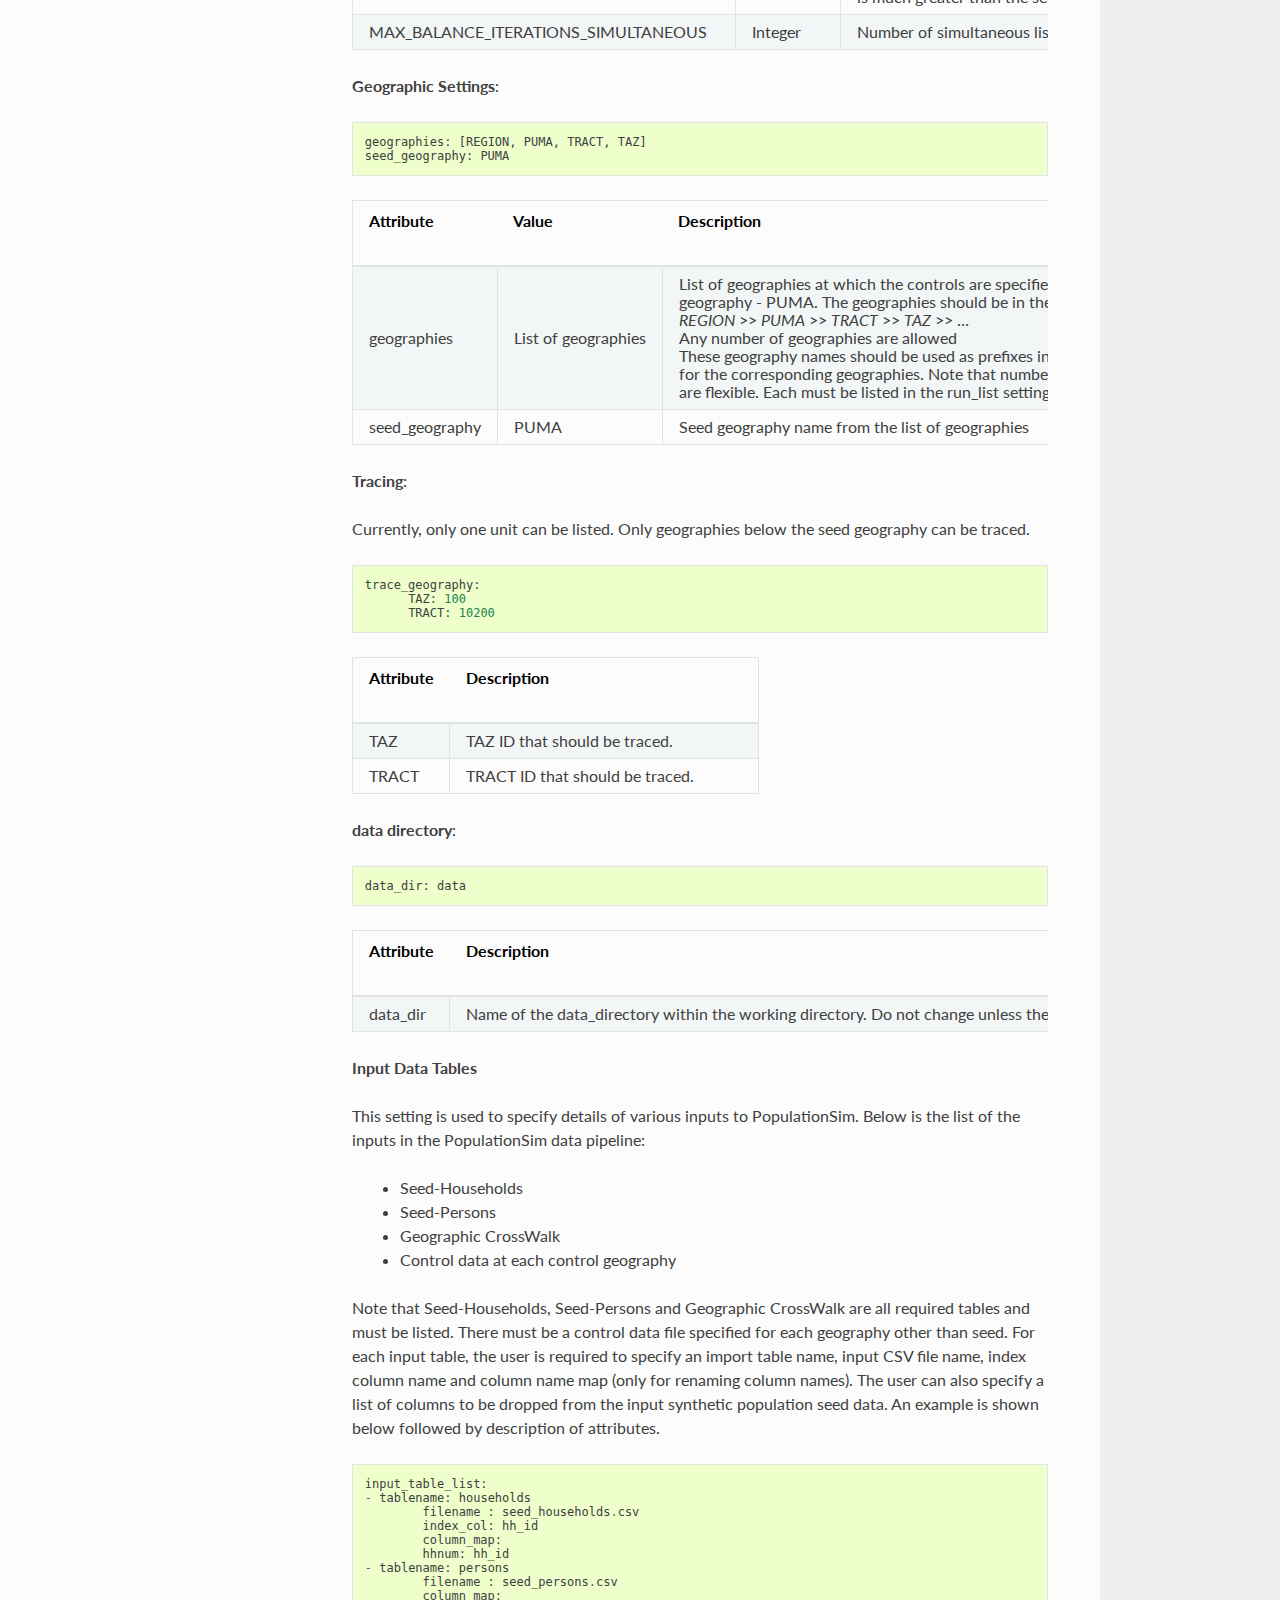
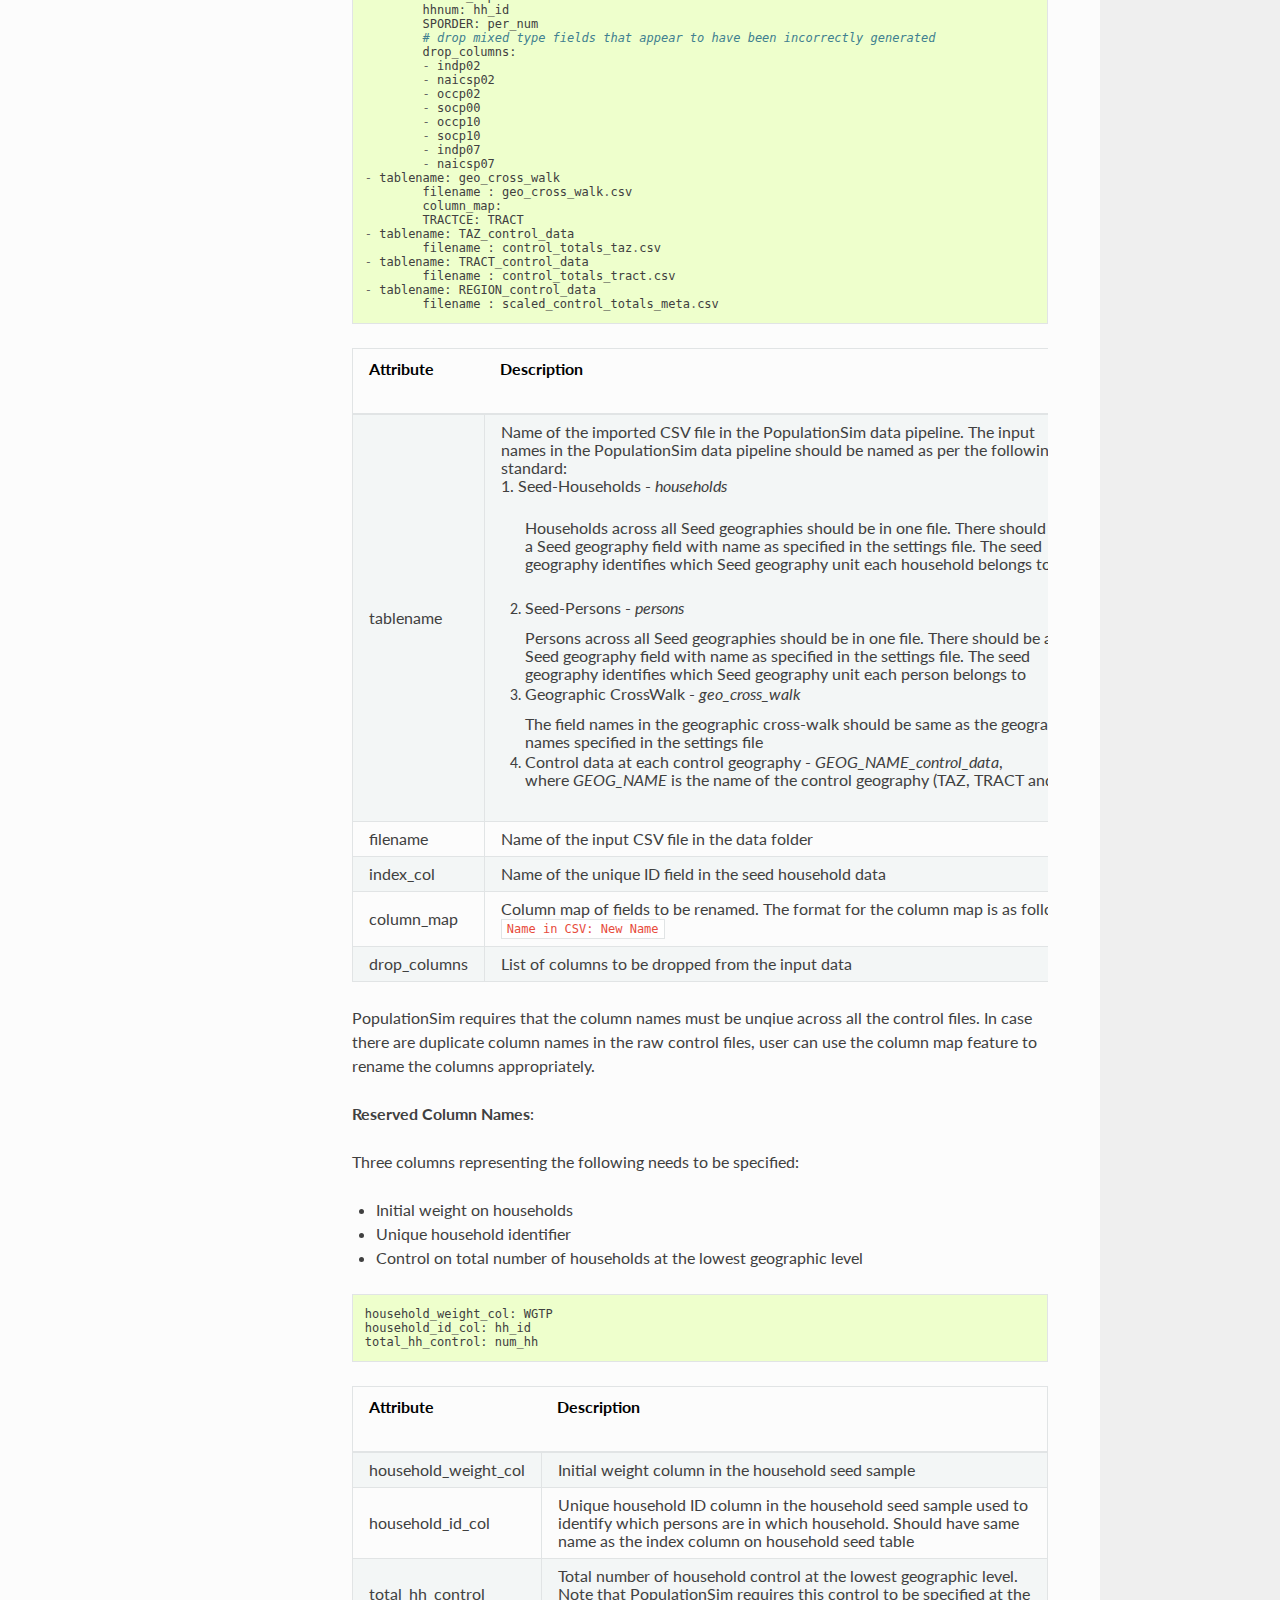
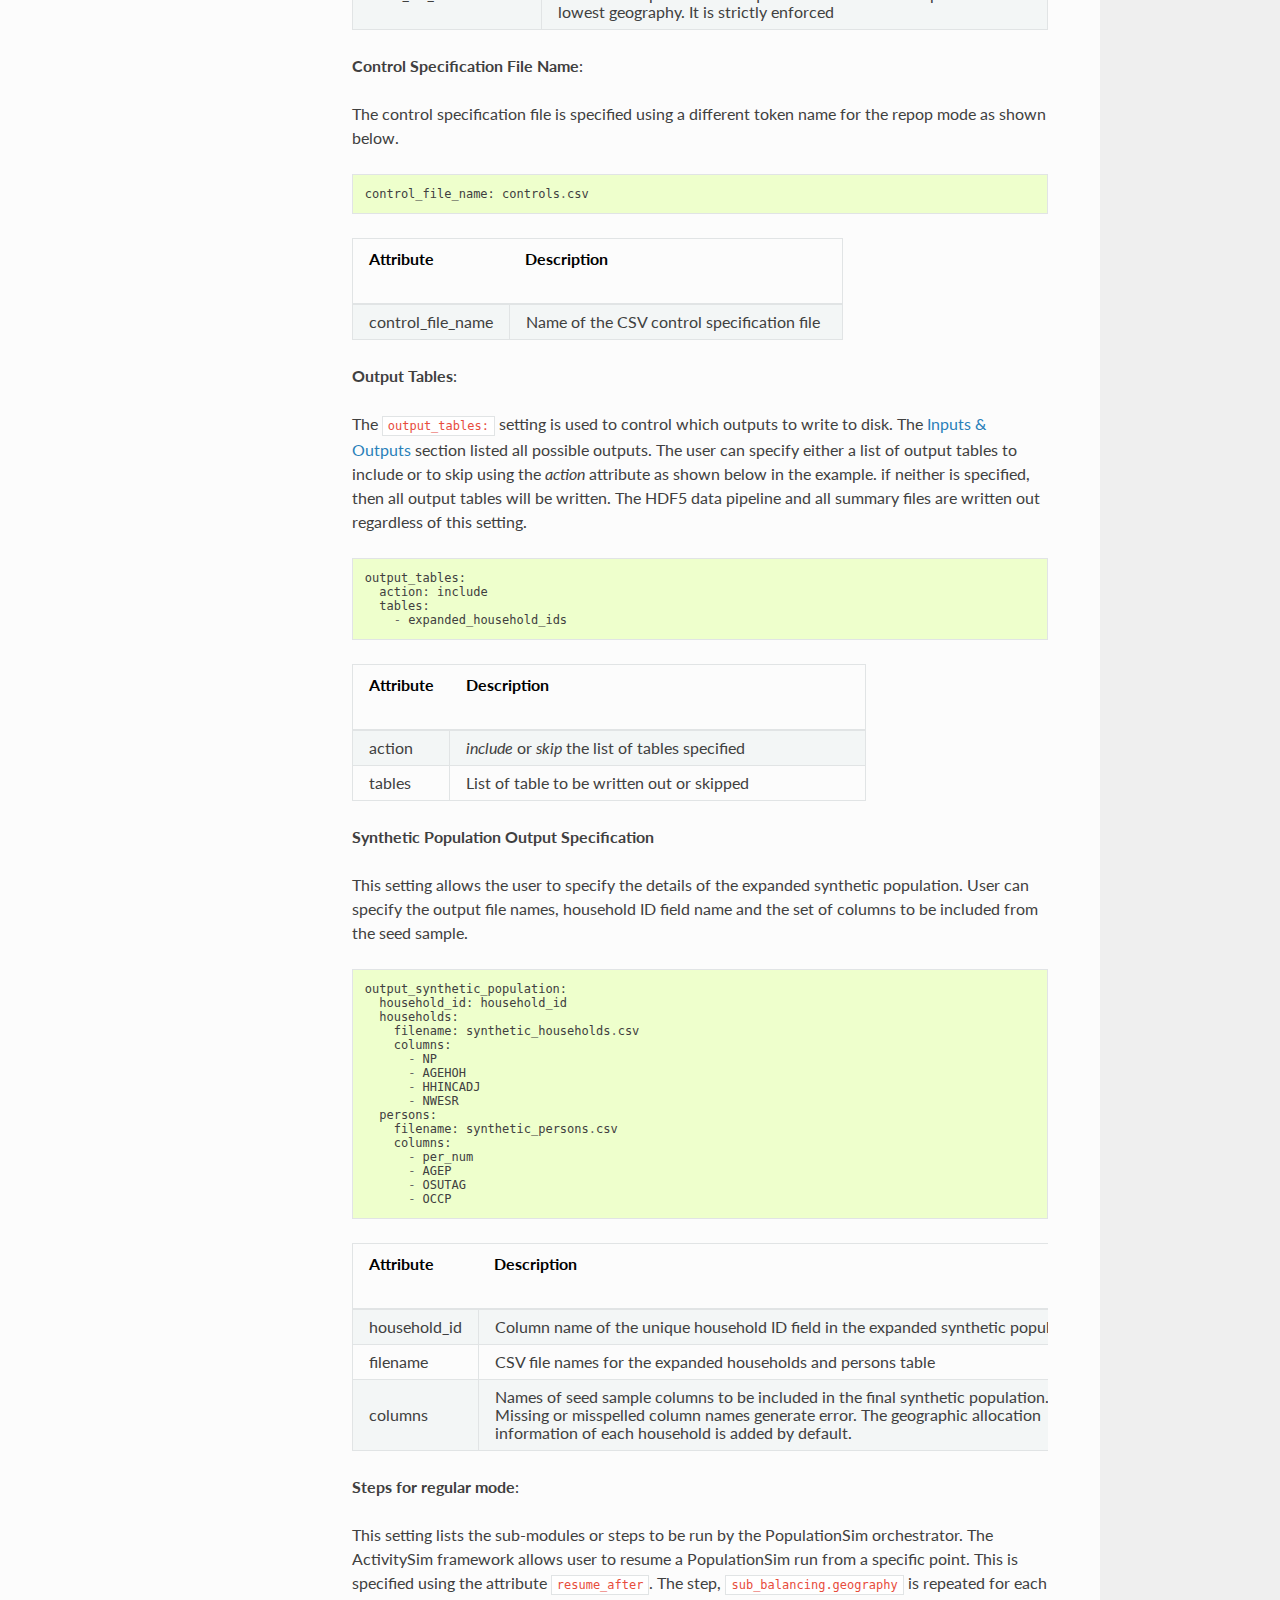
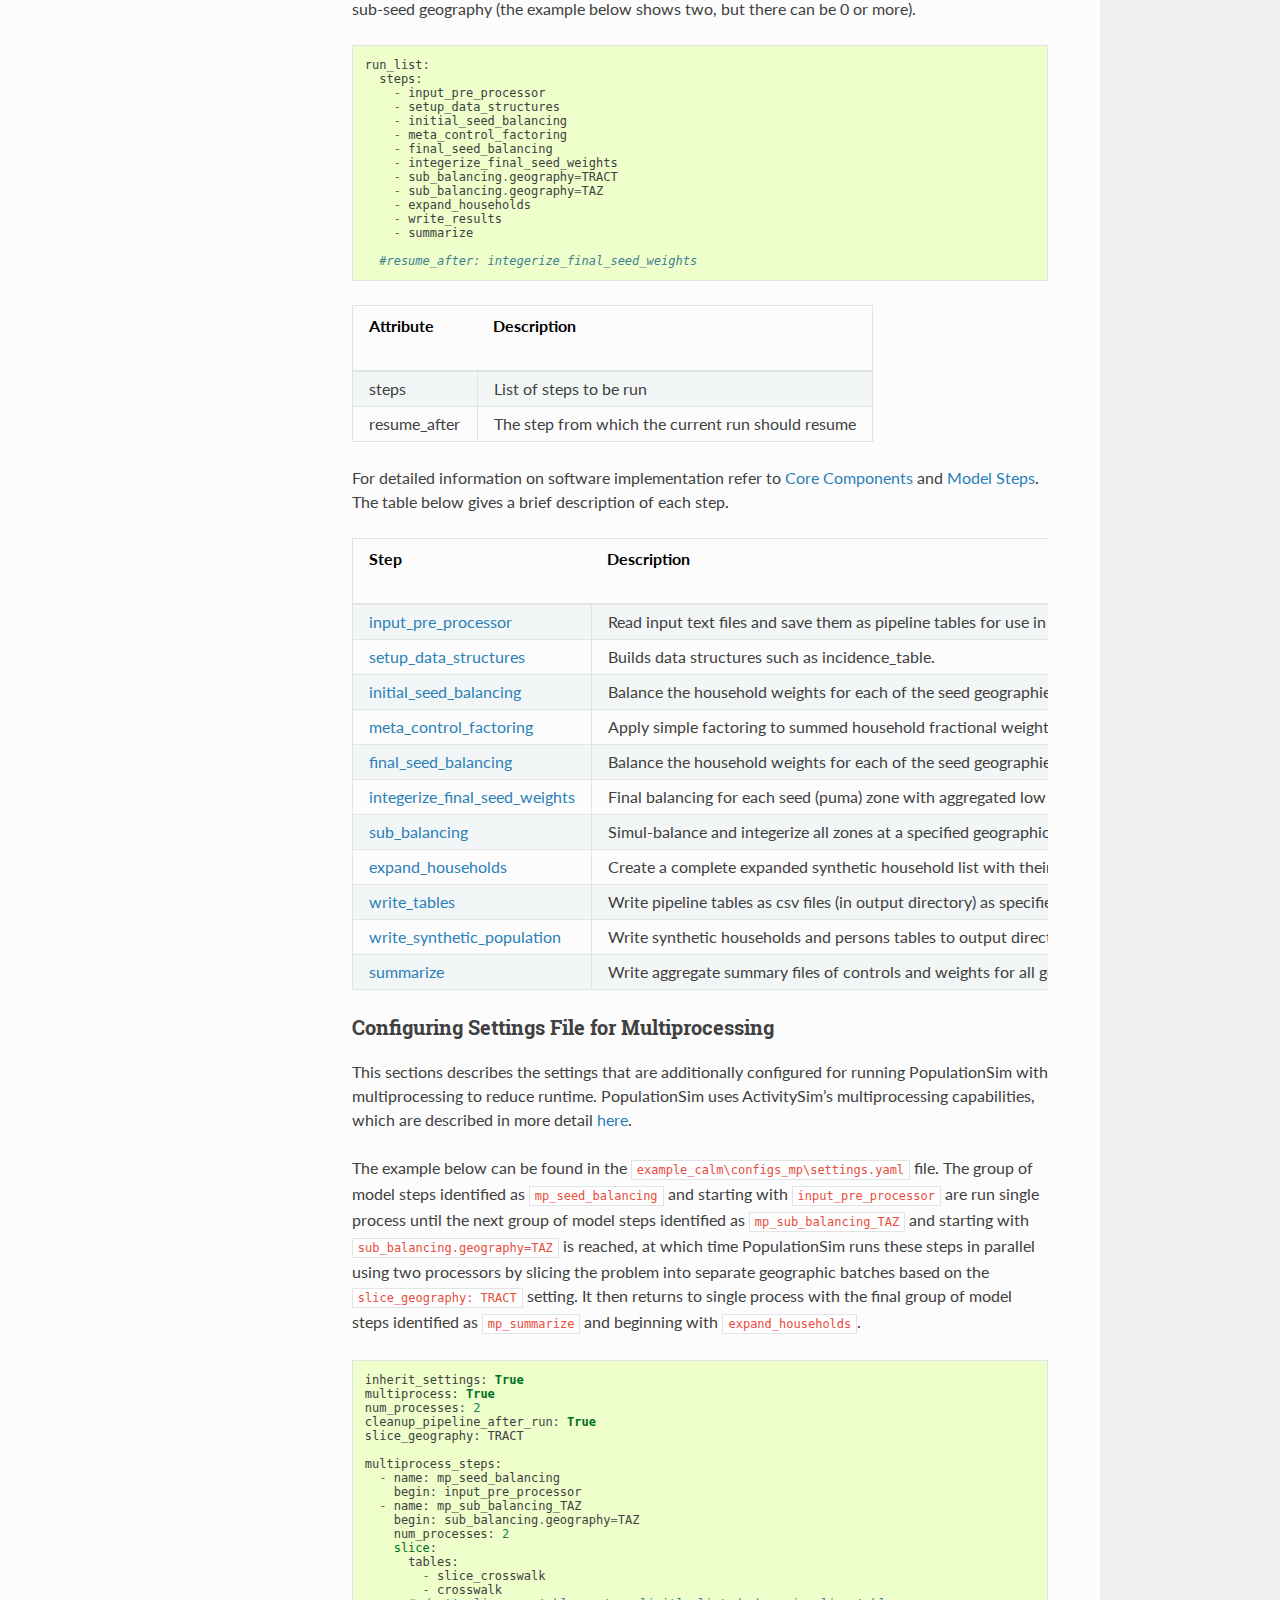
==== commit b8496abf: "Deploy ActivitySim/populationsim to github.com/ActivitySim/populationsim.git:gh-pages" ====
--- a/application_configuration.html
+++ b/application_configuration.html
@@ -1,40 +1,43 @@
 
 
 <!DOCTYPE html>
-<!--[if IE 8]><html class="no-js lt-ie9" lang="en" > <![endif]-->
-<!--[if gt IE 8]><!--> <html class="no-js" lang="en" > <!--<![endif]-->
+<html class="writer-html5" lang="en" >
 <head>
-  <meta charset="utf-8">
-  
-  <meta name="viewport" content="width=device-width, initial-scale=1.0">
-  
-  <title>Application &amp; Configuration &mdash; PopulationSim 0.4.2
+  <meta charset="utf-8" />
+  
+  <meta name="viewport" content="width=device-width, initial-scale=1.0" />
+  
+  <title>Application &amp; Configuration &mdash; PopulationSim 0.5
  documentation</title>
   
 
   
-  
-  
-  
-
-  
-  <script type="text/javascript" src="_static/js/modernizr.min.js"></script>
+  <link rel="stylesheet" href="_static/css/theme.css" type="text/css" />
+  <link rel="stylesheet" href="_static/pygments.css" type="text/css" />
+  <link rel="stylesheet" href="_static/theme_overrides.css" type="text/css" />
+
+  
+  
+
+  
+  
+
+  
+
+  
+  <!--[if lt IE 9]>
+    <script src="_static/js/html5shiv.min.js"></script>
+  <![endif]-->
   
     
       <script type="text/javascript" id="documentation_options" data-url_root="./" src="_static/documentation_options.js"></script>
         <script src="_static/jquery.js"></script>
         <script src="_static/underscore.js"></script>
         <script src="_static/doctools.js"></script>
-        <script src="_static/language_data.js"></script>
     
     <script type="text/javascript" src="_static/js/theme.js"></script>
 
     
-
-  
-  <link rel="stylesheet" href="_static/css/theme.css" type="text/css" />
-  <link rel="stylesheet" href="_static/pygments.css" type="text/css" />
-  <link rel="stylesheet" href="_static/theme_overrides.css" type="text/css" />
     <link rel="index" title="Index" href="genindex.html" />
     <link rel="search" title="Search" href="search.html" />
     <link rel="next" title="Validation of Results" href="validation.html" />
@@ -62,7 +65,7 @@
             
             
               <div class="version">
-                0.4.2
+                0.5
 
               </div>
             
@@ -80,6 +83,7 @@
           
         </div>
 
+        
         <div class="wy-menu wy-menu-vertical" data-spy="affix" role="navigation" aria-label="main navigation">
           
             
@@ -102,16 +106,13 @@
 <li class="toctree-l2"><a class="reference internal" href="#configuration">Configuration</a><ul>
 <li class="toctree-l3"><a class="reference internal" href="#inputs-outputs">Inputs &amp; Outputs</a></li>
 <li class="toctree-l3"><a class="reference internal" href="#configuring-settings-file">Configuring Settings File</a></li>
+<li class="toctree-l3"><a class="reference internal" href="#configuring-settings-file-for-multiprocessing">Configuring Settings File for Multiprocessing</a></li>
 <li class="toctree-l3"><a class="reference internal" href="#configuring-settings-file-for-repop-mode">Configuring Settings File for repop Mode</a></li>
 <li class="toctree-l3"><a class="reference internal" href="#how-to-prepare-populationsim-inputs-for-survey-weighting">How to prepare PopulationSim inputs for survey weighting</a></li>
 <li class="toctree-l3"><a class="reference internal" href="#specifying-controls">Specifying Controls</a></li>
 </ul>
 </li>
-<li class="toctree-l2"><a class="reference internal" href="#error-handling-debugging">Error Handling &amp; Debugging</a><ul>
-<li class="toctree-l3"><a class="reference internal" href="#checks-on-data-inputs">Checks on data inputs</a></li>
-<li class="toctree-l3"><a class="reference internal" href="#common-run-time-errors">Common run-time errors</a></li>
-</ul>
-</li>
+<li class="toctree-l2"><a class="reference internal" href="#error-handling-debugging">Error Handling &amp; Debugging</a></li>
 </ul>
 </li>
 <li class="toctree-l1"><a class="reference internal" href="validation.html">Validation of Results</a></li>
@@ -122,6 +123,7 @@
             
           
         </div>
+        
       </div>
     </nav>
 
@@ -156,18 +158,20 @@
 
 
 
+
+
 <div role="navigation" aria-label="breadcrumbs navigation">
 
   <ul class="wy-breadcrumbs">
     
-      <li><a href="index.html">Docs</a> &raquo;</li>
+      <li><a href="index.html" class="icon icon-home"></a> &raquo;</li>
         
       <li>Application &amp; Configuration</li>
     
     
       <li class="wy-breadcrumbs-aside">
         
-            
+          
             <a href="_sources/application_configuration.rst.txt" rel="nofollow"> View page source</a>
           
         
@@ -187,9 +191,9 @@
 <p>In order to create a new PopulationSim implementation, the user must first understand the requirements of the project in terms of geographic resolution and details desired in the synthetic population. Once the requirements of the project have been established, the next step is to prepare the inputs to PopulationSim which includes seed population tables and geographic controls. Next, PopulationSim needs to be configured for available inputs and features desired in the final synthetic population. After this, the user needs to run PopulationSim and resolve any data related errors. Finally, the user should validate the output synthetic population against the controls to understand the precision of the synthetic population compared to controls and the amount of variance in the population for each control.</p>
 <div class="section" id="selecting-geographies">
 <h2>Selecting Geographies<a class="headerlink" href="#selecting-geographies" title="Permalink to this headline">¶</a></h2>
-<p>PopulationSim can represent both household and person level controls at multiple geographic levels. Therefore the user must define what geographic units to use for each control. This is an art; there is not necessarily any ‘right’ way to define geographic areas or to determine what geographic level to use for each control. However, there are important considerations for selecting geography, discussed below.</p>
-<p>Traditionally, travel forecasting models have followed the sequential four-step model framework. This required the modeling region to be divided into zones, typically the size of census block groups or tracts. The zones used in four-step process are typically known as Transportation Analysis Zones (TAZs). The spatial boundaries of TAZs varies across modeling region and ranges from a city block to a large area in the suburb within a modeling region. If building a synthetic population for a trip-based model, or an Activity-based model (ABM) whose smallest geography is the TAZ, then there is no reason to select a smaller geoegraphical unit than the TAZ for any of the controls.</p>
-<p>Activity-based models (ABMs) operate in a micro-simulation framework, where travel decisions are modeled explicitly for persons and households in the synthetic population. Many ABMs (e.g., DaySim, CT-RAMP) operate at a finer spatial resolution than TAZs, wherein all location choices (e.g., usual work location, tour destination choice) are modeled at a sub-TAZ geography. This finer geography is typically referred to as Micro-Analysis Zones (MAZs) which are smaller zones nested within TAZs. Models that represent behavior at the MAZ level requires that MAZs are used as the lowest level of control, so that the synthetic population will identify the MAZ that each household resides in.</p>
+<p>PopulationSim can represent both household and person level controls at multiple geographic levels. Therefore the user must define what geographic units to use for each control. There is not necessarily any ‘right’ way to define geographic areas or to determine what geographic level to use for each control. However, there are important considerations for selecting geography, discussed below.</p>
+<p>Traditionally, travel forecasting models have followed the sequential four-step model framework. This required the modeling region to be divided into zones, typically the size of census block groups or tracts. The zones used in four-step process are typically known as Transportation Analysis Zones (TAZs). The spatial boundaries of TAZs varies across modeling region and ranges from a city block to a large area in the suburb within a modeling region. If building a synthetic population for a trip-based model, or an activity-based travel models (ABMs) whose smallest geography is the TAZ, then there is no reason to select a smaller geoegraphical unit than the TAZ for any of the controls.</p>
+<p>ABMs operate at the individual level, where travel decisions are modeled explicitly for persons and households in the synthetic population. Many ABMs operate at a finer spatial resolution than TAZs, wherein all location choices (e.g., usual work location, tour destination choice) are modeled at a sub-TAZ geography. This finer geography is typically referred to as Micro-Analysis Zones (MAZs) which are smaller zones nested within TAZs. Models that represent behavior at the MAZ level requires that MAZs are used as the lowest level of control, so that the synthetic population will identify the MAZ that each household resides in.</p>
 <p>As discussed earlier, two main inputs to a population synthesizer are a seed sample and controls. The seed sample can come from a household travel survey or from American Community Survey (ACS) Public Use Microdata Sample (PUMS), with latter being the most common source. The PUMS data contains a sample of actual responses to the ACS, but the privacy of each household is protected by aggregating all household residential locations into relatively large regions called Public Use Microdata Areas (PUMAs). PUMAs are special non-overlapping areas that partition each state into contiguous geographic units containing no fewer than 100,000 people each. Some larger regions are composed of many PUMAs, while other, smaller regions have only one PUMA, or may even be smaller than a PUMA. It is not a problem to use PopulationSim to generate a synthetic population if the region is smaller than a PUMA; PopulationSim will ‘fit’ the PUMA-level population to regional control data as an initial step.</p>
 <p>Often it is not possible or desirable to specify all the controls at the same level of geographic resolution. Some important demographic, socio-economic and land-use development distributions (e.g., employment or occupation data) which may be adopted for controls are only available at relatively aggregate geographies (e.g., County, District, Region, etc.). Moreover, some distributions which are available at a finer geographic level in the base year may not be available at the same geographic level for a future forecast year. In some cases, even if a control is available at a finer geography, the modeler might want to specify that control (e.g., population by age) at an aggregate geography due to concerns about accuracy, forecastability, etc.</p>
 <p>The flexible number of geographies feature in PopulationSim enables user to make use of data available at different geographic resolutions. In summary, the <strong>choice of geographies for PopulationSim</strong> is decided based on following:</p>
@@ -218,7 +222,7 @@
 <li><p>Sub-Seed (e.g., TAZ, MAZ)</p></li>
 </ul>
 </div></blockquote>
-<p>The Meta geography is the entire region. Currently, PopulationSim can handle only one Meta geography. The Seed geography is the geographic resolution of the seed data. There can be one or more Seed geographies. PopulationSim can handle any number of nested Sub-Seed geographies. More information on PopulationSim algorithm can be found from the PopulationSim specifications in the <a class="reference internal" href="docs.html#docs"><span class="std std-ref">Resources</span></a> section.</p>
+<p>The Meta geography is the entire region. PopulationSim can handle only one Meta geography. The Seed geography is the geographic resolution of the seed data. There can be one or more Seed geographies. PopulationSim can handle any number of nested Sub-Seed geographies. More information on PopulationSim algorithm can be found from the PopulationSim specifications in the <a class="reference internal" href="docs.html#docs"><span class="std std-ref">Resources</span></a> section.</p>
 <div class="section" id="geographic-cross-walk">
 <h3>Geographic Cross-walk<a class="headerlink" href="#geographic-cross-walk" title="Permalink to this headline">¶</a></h3>
 <p>After selecting the geographies, the next step is to prepare a geographic cross-walk file. The geographic cross-walk file defines the hierarchical structure of geographies. The geographic cross-walk is used to aggregate controls specified at a lower geography to upper geography and to allocate population from an upper geography to a lower geography. An example geographic crosswalk is shown below:</p>
@@ -277,7 +281,7 @@
 <h2>Preparing seed and control data<a class="headerlink" href="#preparing-seed-and-control-data" title="Permalink to this headline">¶</a></h2>
 <div class="section" id="seed-sample">
 <h3>Seed sample<a class="headerlink" href="#seed-sample" title="Permalink to this headline">¶</a></h3>
-<p>As mentioned in previous section, the seed sample is typically obtained from the ACS PUMS. One of the main requirements for the seed sample is that it should be representative of the modeling region. In case of ACS PUMS, this can be ensured by selecting PUMAs representing the modeling region both demographically and geographically. PUMA boundaries may not perfectly line up against the modeling region boundaries and overlaps are possible. Each sub-seed geography must be assigned to a Seed geography, and each Seed geography must be assigned to a Meta geography.</p>
+<p>As mentioned in previous section, the seed sample is typically obtained from the ACS PUMS. One of the main requirements for the seed sample is that it should be representative of the modeling region. In the case of ACS PUMS, this can be ensured by selecting PUMAs representing the modeling region both demographically and geographically. PUMA boundaries may not perfectly line up against the modeling region boundaries and overlaps are possible. Each sub-seed geography must be assigned to a Seed geography, and each Seed geography must be assigned to a Meta geography.</p>
 <p>The seed sample must contain all of the specified control variables, as well as any variables that are needed for the travel model but not specified as controls. For population groups that use completely separate, non-overlapping controls, such as residential population and group-quarter population, separate seed samples are prepared. In the ACS PUMS datasets, it is possible to have zero-person households in the raw data table (<cite>NP = 0</cite>); these records must be filtered from the seed data. PopulationSim can be set up and run separately for each population segment using the same geographic system. The outputs from each run can be combined into a unified synthetic population as a post processing step.</p>
 <p>Finally, the seed sample must include an initial weight field. The PopulationSim algorithm is designed to assign weights as close to the initial weight as possible to minimize the changes in distribution of uncontrolled variables. All the fields in the seed sample should be appropriately recoded to specify controls (see more details in next section). Household-level population variables must be computed in advance (for e.g., number of workers in each household) and monetary variables must be inflation adjusted to be consistent with year of control data (e.g., Household Income). The ACS PUMS data contain 3 or 5 years of household records, where  each record’s income is reported in the year in which it was collected. The ACS PUMS data includes the rolling reference factor for the year and the inflation adjustment factor, these must be used to code each household’s income to a common income year.</p>
 </div>
@@ -296,7 +300,7 @@
 </div>
 <div class="section" id="configuration">
 <h2>Configuration<a class="headerlink" href="#configuration" title="Permalink to this headline">¶</a></h2>
-<p>Below is PopulationSim’s directory structure followed by a description of inputs.</p>
+<p>Below is PopulationSim’s typical directory structure followed by a description of inputs.</p>
 <blockquote>
 <div><img alt="_images/PopulationSimFolderStructure.png" src="_images/PopulationSimFolderStructure.png" />
 </div></blockquote>
@@ -307,13 +311,13 @@
 </pre></div>
 </div>
 </div></blockquote>
-<p>PopulationSim is configured using the settings.YAML file. PopulationSim can be configured to run in <strong>base</strong> mode or <strong>repop</strong> mode.</p>
+<p>PopulationSim is configured using the settings.yaml file. PopulationSim can be configured to run in <strong>regular</strong> mode or <strong>repop</strong> mode.</p>
 <dl class="field-list simple">
-<dt class="field-odd">base mode</dt>
-<dd class="field-odd"><p>The base configuration runs PopulationSim from beginning to end and produces a new synthetic population.</p>
+<dt class="field-odd">regular mode</dt>
+<dd class="field-odd"><p>The regular configuration runs PopulationSim from beginning to end and produces a new synthetic population.  This can run either single-process or multi-processed to save on runtime.</p>
 </dd>
 <dt class="field-even">repop mode</dt>
-<dd class="field-even"><p>The repop configuration is used for repopulating a subset of zones for an existing synthetic population. The user has the option to <em>replace</em> or <em>append</em> to the existing synthetic population. These options are specified from the settings.YAML file, details can be found in the <a class="reference internal" href="#settings"><span class="std std-ref">Configuring Settings File</span></a> section.</p>
+<dd class="field-even"><p>The repop configuration is used for repopulating a subset of zones for an existing synthetic population. The user has the option to <em>replace</em> or <em>append</em> to the existing synthetic population. These options are specified from the settings.yaml file, details can be found in the <a class="reference internal" href="#settings"><span class="std std-ref">Configuring Settings File</span></a> section.</p>
 </dd>
 </dl>
 <p>The following sections describes the inputs and outputs, followed by discussion on configuring the settings file and specifying controls.</p>
@@ -335,8 +339,8 @@
 <p>Working Directory Contents:</p>
 <table class="docutils align-default">
 <colgroup>
-<col style="width: 23%" />
-<col style="width: 77%" />
+<col style="width: 18%" />
+<col style="width: 82%" />
 </colgroup>
 <thead>
 <tr class="row-odd"><th class="head"><p>File</p></th>
@@ -350,10 +354,13 @@
 <tr class="row-odd"><td><p>/configs</p></td>
 <td><p>Sub-directory containing control specifications and configuration settings</p></td>
 </tr>
-<tr class="row-even"><td><p>/data</p></td>
+<tr class="row-even"><td><p>/configs_mp</p></td>
+<td><p>Sub-directory containing configuration settings for running multi-processed if applicable</p></td>
+</tr>
+<tr class="row-odd"><td><p>/data</p></td>
 <td><p>Sub-directory containing all input files</p></td>
 </tr>
-<tr class="row-odd"><td><p>/output</p></td>
+<tr class="row-even"><td><p>/output</p></td>
 <td><p>Sub-directory containing all outputs, summaries and intermediate files</p></td>
 </tr>
 </tbody>
@@ -372,13 +379,31 @@
 </thead>
 <tbody>
 <tr class="row-even"><td><p>logging.yaml</p></td>
-<td><p>YAML-based file for setting up logging</p></td>
+<td><p>yaml-based file for setting up logging</p></td>
 </tr>
 <tr class="row-odd"><td><p>settings.yaml</p></td>
-<td><p>YAML-based settings file to configure a PopulationSim run</p></td>
+<td><p>yaml-based settings file to configure a PopulationSim run</p></td>
 </tr>
 <tr class="row-even"><td><p>controls.csv</p></td>
 <td><p>CSV file to specify controls</p></td>
+</tr>
+</tbody>
+</table>
+<hr class="docutils" />
+<p><em>/configs_mp</em> Sub-directory Contents:</p>
+<table class="docutils align-default">
+<colgroup>
+<col style="width: 24%" />
+<col style="width: 76%" />
+</colgroup>
+<thead>
+<tr class="row-odd"><th class="head"><p>File</p></th>
+<th class="head"><p>Description</p></th>
+</tr>
+</thead>
+<tbody>
+<tr class="row-even"><td><p>settings.yaml</p></td>
+<td><p>additional yaml-based settings file for multiprocess running</p></td>
 </tr>
 </tbody>
 </table>
@@ -441,12 +466,12 @@
 <tr class="row-odd"><td><p>synthetic_households.csv</p></td>
 <td><p>Final Synthetic Population</p></td>
 <td><p>Fully expanded synthetic population of households. User can specify the attributes <br />
-to be included from the <em>seed sample</em> in the <em>settings.YAML</em> file</p></td>
+to be included from the <em>seed sample</em> in the <em>settings.yaml</em> file</p></td>
 </tr>
 <tr class="row-even"><td><p>synthetic_persons.csv</p></td>
 <td><p>Final Synthetic Population</p></td>
 <td><p>Fully expanded synthetic population of persons. User can specify the attributes to <br />
-be included from the <em>seed sample</em> in the <em>settings.YAML</em> file</p></td>
+be included from the <em>seed sample</em> in the <em>settings.yaml</em> file</p></td>
 </tr>
 <tr class="row-odd"><td><p>incidence_table.csv</p></td>
 <td><p>Intermediate</p></td>
@@ -511,8 +536,16 @@
 </div>
 <div class="section" id="configuring-settings-file">
 <span id="settings"></span><h3>Configuring Settings File<a class="headerlink" href="#configuring-settings-file" title="Permalink to this headline">¶</a></h3>
-<p>PopulationSim is configured using the <em>configs/settings.YAML</em> file. The user has the flexibility to specify algorithm functionality, list geographies, invoke tracing, provide inputs specifications, select outputs and list the steps to run. The settings shown below are from the PopulationSim application for the CALM region as an example of how a run can be configured. The meta geography for CALM region is named as <em>Region</em>, the seed geography is <em>PUMA</em> and the two sub-seed geographies are <em>TRACT</em> and <em>TAZ</em>. The settings below are for this four geography application, but the user can configure PopulationSim for any number of geographies and use different geography names.</p>
-<p>Some of the setting are configured differently for the <em>repop</em> mode. The settings specific to the <em>repop</em> mode are described in the <a class="reference internal" href="#settings-repop"><span class="std std-ref">Configuring Settings File for repop Mode</span></a> section.</p>
+<p>PopulationSim is configured using the <em>configs/settings.yaml</em> file. The user has the flexibility to specify algorithm functionality, list geographies, invoke tracing, provide inputs specifications, select outputs, list the steps to run, and specify multiprocess settings.</p>
+<div class="admonition note">
+<p class="admonition-title">Note</p>
+<p>When running PopulationSim, multiple settings files can be specified so long as the <code class="docutils literal notranslate"><span class="pre">inherit_settings:</span> <span class="pre">True</span></code> setting is included in
+subsequent files.  This feature is used for the multi-processing configuration described below.  To utilize this feature, once can run PopulationSim
+with the following command: <code class="docutils literal notranslate"><span class="pre">python</span> <span class="pre">run_populationsim.py</span> <span class="pre">-c</span> <span class="pre">configs_mp</span> <span class="pre">-c</span> <span class="pre">configs</span></code>.  This command specifies two config folders, each with
+a settings file, and the <code class="docutils literal notranslate"><span class="pre">configs_mp</span></code> settings inherit from the earlier <code class="docutils literal notranslate"><span class="pre">configs</span></code> settings.</p>
+</div>
+<p>The settings shown below are from the PopulationSim application for the CALM region as an example of how a run can be configured. The meta geography for CALM region is named as <em>Region</em>, the seed geography is <em>PUMA</em> and the two sub-seed geographies are <em>TRACT</em> and <em>TAZ</em>. The settings below are for this four geography application, but the user can configure PopulationSim for any number of geographies and use different geography names.</p>
+<p>Some of the setting are configured differently for the <em>repop</em> mode. The settings specific to the <em>repop</em> mode are described in the <a class="reference internal" href="#settings-repop"><span class="std std-ref">Configuring Settings File for repop Mode</span></a> section.  The settings specific to the <em>multiprocessing</em> setup are described in the <a class="reference internal" href="#settings-mp"><span class="std std-ref">Configuring Settings File for Multiprocessing</span></a> section.</p>
 <p><strong>Algorithm/Software Configuration</strong>:</p>
 <p>These settings control the functionality of the PopulationSim algorithm. The settings shown are currently the defaults as they were the ones used to validate the final PopulationSim application for the CALM region. They should not be changed by the casual user, with the possible exception of the max_expansion_factor setting, as explained below.</p>
 <div class="highlight-default notranslate"><div class="highlight"><pre><span></span><span class="n">INTEGERIZE_WITH_BACKSTOPPED_CONTROLS</span><span class="p">:</span> <span class="kc">True</span>
@@ -521,6 +554,7 @@
 <span class="n">USE_SIMUL_INTEGERIZER</span><span class="p">:</span> <span class="kc">True</span>
 <span class="n">USE_CVXPY</span><span class="p">:</span> <span class="kc">False</span>
 <span class="n">max_expansion_factor</span><span class="p">:</span> <span class="mi">30</span>
+<span class="n">MAX_BALANCE_ITERATIONS_SIMULTANEOUS</span><span class="p">:</span> <span class="mi">1000</span>
 </pre></div>
 </div>
 <table class="docutils align-default">
@@ -580,6 +614,10 @@
 The maximum expansion factor may have to be adjusted upwards if the target <br />
 is much greater than the seed number of households.                        <br /></p></td>
 </tr>
+<tr class="row-even"><td><p>MAX_BALANCE_ITERATIONS_SIMULTANEOUS</p></td>
+<td><p>Integer</p></td>
+<td><p>Number of simultaneous list balancer iterations</p></td>
+</tr>
 </tbody>
 </table>
 <p><strong>Geographic Settings</strong>:</p>
@@ -673,7 +711,7 @@
 <li><p>Control data at each control geography</p></li>
 </ul>
 </div></blockquote>
-<p>Note that Seed-Households, Seed-Persons and Geographic CrossWalk are all required tables and must be listed. There must be a control data file specified for each geography other than seed.            For each input table, the user is required to specify an import table name, input CSV file name, index column name and column name map (only for renaming column names). The user can also specify a list of columns to be dropped from the input synthetic population seed data. An example is shown below followed by description of attributes.</p>
+<p>Note that Seed-Households, Seed-Persons and Geographic CrossWalk are all required tables and must be listed. There must be a control data file specified for each geography other than seed. For each input table, the user is required to specify an import table name, input CSV file name, index column name and column name map (only for renaming column names). The user can also specify a list of columns to be dropped from the input synthetic population seed data. An example is shown below followed by description of attributes.</p>
 <div class="highlight-default notranslate"><div class="highlight"><pre><span></span><span class="n">input_table_list</span><span class="p">:</span>
 <span class="o">-</span> <span class="n">tablename</span><span class="p">:</span> <span class="n">households</span>
         <span class="n">filename</span> <span class="p">:</span> <span class="n">seed_households</span><span class="o">.</span><span class="n">csv</span>
@@ -889,7 +927,7 @@
 </tr>
 </tbody>
 </table>
-<p><strong>Steps for base mode</strong>:</p>
+<p><strong>Steps for regular mode</strong>:</p>
 <p>This setting lists the sub-modules or steps to be run by the PopulationSim orchestrator. The ActivitySim framework allows user to resume a PopulationSim run from a specific point. This is specified using the attribute <code class="docutils literal notranslate"><span class="pre">resume_after</span></code>. The step, <code class="docutils literal notranslate"><span class="pre">sub_balancing.geography</span></code> is repeated for each sub-seed geography (the example below shows two, but there can be 0 or more).</p>
 <div class="highlight-default notranslate"><div class="highlight"><pre><span></span><span class="n">run_list</span><span class="p">:</span>
   <span class="n">steps</span><span class="p">:</span>
@@ -975,11 +1013,79 @@
 </tbody>
 </table>
 </div>
+<div class="section" id="configuring-settings-file-for-multiprocessing">
+<span id="settings-mp"></span><h3>Configuring Settings File for Multiprocessing<a class="headerlink" href="#configuring-settings-file-for-multiprocessing" title="Permalink to this headline">¶</a></h3>
+<p>This sections describes the settings that are additionally configured for running PopulationSim with
+multiprocessing to reduce runtime.  PopulationSim uses ActivitySim’s multiprocessing capabilities, which
+are described in more detail <a class="reference external" href="https://activitysim.github.io/activitysim/howitworks.html#multiprocessing">here</a>.</p>
+<p>The example below can be found in the <code class="docutils literal notranslate"><span class="pre">example_calm\configs_mp\settings.yaml</span></code> file.  The group of model steps
+identified as <code class="docutils literal notranslate"><span class="pre">mp_seed_balancing</span></code> and starting with <code class="docutils literal notranslate"><span class="pre">input_pre_processor</span></code>
+are run single process until the next group of model steps identified as <code class="docutils literal notranslate"><span class="pre">mp_sub_balancing_TAZ</span></code> and starting with
+<code class="docutils literal notranslate"><span class="pre">sub_balancing.geography=TAZ</span></code> is reached, at which time PopulationSim runs these steps in parallel using two processors
+by slicing the problem into separate geographic batches based on the <code class="docutils literal notranslate"><span class="pre">slice_geography:</span> <span class="pre">TRACT</span></code> setting.  It then
+returns to single process with the final group of model steps identified as <code class="docutils literal notranslate"><span class="pre">mp_summarize</span></code> and
+beginning with <code class="docutils literal notranslate"><span class="pre">expand_households</span></code>.</p>
+<div class="highlight-default notranslate"><div class="highlight"><pre><span></span><span class="n">inherit_settings</span><span class="p">:</span> <span class="kc">True</span>
+<span class="n">multiprocess</span><span class="p">:</span> <span class="kc">True</span>
+<span class="n">num_processes</span><span class="p">:</span> <span class="mi">2</span>
+<span class="n">cleanup_pipeline_after_run</span><span class="p">:</span> <span class="kc">True</span>
+<span class="n">slice_geography</span><span class="p">:</span> <span class="n">TRACT</span>
+
+<span class="n">multiprocess_steps</span><span class="p">:</span>
+  <span class="o">-</span> <span class="n">name</span><span class="p">:</span> <span class="n">mp_seed_balancing</span>
+    <span class="n">begin</span><span class="p">:</span> <span class="n">input_pre_processor</span>
+  <span class="o">-</span> <span class="n">name</span><span class="p">:</span> <span class="n">mp_sub_balancing_TAZ</span>
+    <span class="n">begin</span><span class="p">:</span> <span class="n">sub_balancing</span><span class="o">.</span><span class="n">geography</span><span class="o">=</span><span class="n">TAZ</span>
+    <span class="n">num_processes</span><span class="p">:</span> <span class="mi">2</span>
+    <span class="nb">slice</span><span class="p">:</span>
+      <span class="n">tables</span><span class="p">:</span>
+        <span class="o">-</span> <span class="n">slice_crosswalk</span>
+        <span class="o">-</span> <span class="n">crosswalk</span>
+      <span class="c1"># don&#39;t slice any tables not explicitly listed above in slice.tables</span>
+      <span class="k">except</span><span class="p">:</span> <span class="kc">True</span>
+      <span class="c1"># the following tables are added by sub_balancer and should be coalesced</span>
+      <span class="n">coalesce</span><span class="p">:</span>
+        <span class="o">-</span> <span class="n">TAZ_weights</span>
+        <span class="o">-</span> <span class="n">TAZ_weights_sparse</span>
+        <span class="o">-</span> <span class="n">trace_TAZ_weights</span>
+  <span class="o">-</span> <span class="n">name</span><span class="p">:</span> <span class="n">mp_summarize</span>
+    <span class="n">begin</span><span class="p">:</span> <span class="n">expand_households</span>
+</pre></div>
+</div>
+<table class="docutils align-default">
+<colgroup>
+<col style="width: 22%" />
+<col style="width: 78%" />
+</colgroup>
+<thead>
+<tr class="row-odd"><th class="head"><p>Attribute</p></th>
+<th class="head"><p>Description</p></th>
+</tr>
+</thead>
+<tbody>
+<tr class="row-even"><td><p>inherit_settings</p></td>
+<td><p>True means this settings file inherits settings from settings file(s) identified earlier in the run command</p></td>
+</tr>
+<tr class="row-odd"><td><p>num_processes</p></td>
+<td><p>Number of processors to use for multiprocessing</p></td>
+</tr>
+<tr class="row-even"><td><p>cleanup_pipeline_after_run</p></td>
+<td><p>Removes multiprocess process specific intermediate pipelines at the end of the run if desired</p></td>
+</tr>
+<tr class="row-odd"><td><p>slice_geography</p></td>
+<td><p>The geography used to separate the problem into parallel geographic batches for balancing</p></td>
+</tr>
+<tr class="row-even"><td><p>multiprocess_steps</p></td>
+<td><p>Specifies which steps to run single process and multiprocess</p></td>
+</tr>
+</tbody>
+</table>
+</div>
 <div class="section" id="configuring-settings-file-for-repop-mode">
 <span id="settings-repop"></span><h3>Configuring Settings File for repop Mode<a class="headerlink" href="#configuring-settings-file-for-repop-mode" title="Permalink to this headline">¶</a></h3>
 <p>This sections describes the settings that are configured differently for the <em>repop</em> mode.</p>
 <p><strong>Input Data Tables for repop mode</strong></p>
-<p>The repop mode runs over an existing synthetic population and uses the data pipeline (HDF5 file) from the base run as an input. User should copy the HDF5 file from the base outputs to the <em>output</em> folder of the repop set up. The data input which needs to be specified in this setting is the control data for the subset of geographies to be modified. Input tables for the repop mode can be specified in the same manner as base mode. However, only one geography can be controlled. In the example below, TAZ controls are specified. The controls specified in TAZ_control_data do not have to be consistent with the controls specified in the data used to control the initial population. Only those geographic units to be repopulated should be specified in the control data (for example, TAZs 314 through 317).</p>
+<p>The repop mode runs over an existing synthetic population and uses the data pipeline (HDF5 file) from the regular run as an input. User should copy the HDF5 file from the regular outputs to the <em>output</em> folder of the repop set up. The data input which needs to be specified in this setting is the control data for the subset of geographies to be modified. Input tables for the repop mode can be specified in the same manner as regular mode. However, only one geography can be controlled. In the example below, TAZ controls are specified. The controls specified in TAZ_control_data do not have to be consistent with the controls specified in the data used to control the initial population. Only those geographic units to be repopulated should be specified in the control data (for example, TAZs 314 through 317).</p>
 <div class="highlight-default notranslate"><div class="highlight"><pre><span></span><span class="n">repop_input_table_list</span><span class="p">:</span>
   <span class="o">-</span> <span class="n">taz_control_data</span><span class="p">:</span>
     <span class="n">filename</span> <span class="p">:</span> <span class="n">repop_control_totals_taz</span><span class="o">.</span><span class="n">csv</span>
@@ -1009,7 +1115,7 @@
 <p><strong>Output Tables for repop mode</strong>:</p>
 <p>It should be noted that only the summary_GEOG_NAME.csv summary file is available for the repop mode.</p>
 <p><strong>Steps for repop mode</strong>:</p>
-<p>When running PoulationSim in repop mode, the steps specified in this setting are run. As mentioned earlier, the repop mode runs over an existing synthetic population. The default value for the <code class="docutils literal notranslate"><span class="pre">resume_after</span></code> setting under the repop mode is <em>summarize</em> which is the last step of a base run. In other words, the repop mode starts from the last step of the base run and modifies the base synthetic population as per the new controls. The user can choose either <em>append</em> or <em>replace</em> in the <code class="docutils literal notranslate"><span class="pre">expand_households.repop</span></code> attribute to modify the existing synthetic population. The <em>append</em> option adds to the existing synthetic population in the specified geographies, while the <em>replace</em> option replaces any existing synthetic population with newly synthesized population in the specified geographies.</p>
+<p>When running PoulationSim in repop mode, the steps specified in this setting are run. As mentioned earlier, the repop mode runs over an existing synthetic population. The default value for the <code class="docutils literal notranslate"><span class="pre">resume_after</span></code> setting under the repop mode is <em>summarize</em> which is the last step of a regular run. In other words, the repop mode starts from the last step of the regular run and modifies the regular synthetic population as per the new controls. The user can choose either <em>append</em> or <em>replace</em> in the <code class="docutils literal notranslate"><span class="pre">expand_households.repop</span></code> attribute to modify the existing synthetic population. The <em>append</em> option adds to the existing synthetic population in the specified geographies, while the <em>replace</em> option replaces any existing synthetic population with newly synthesized population in the specified geographies.</p>
 <div class="highlight-default notranslate"><div class="highlight"><pre><span></span><span class="n">run_list</span><span class="p">:</span>
   <span class="n">steps</span><span class="p">:</span>
     <span class="o">-</span> <span class="n">input_pre_processor</span><span class="o">.</span><span class="n">repop</span>
@@ -1054,21 +1160,21 @@
 <span id="settings-weighting"></span><h3>How to prepare PopulationSim inputs for survey weighting<a class="headerlink" href="#how-to-prepare-populationsim-inputs-for-survey-weighting" title="Permalink to this headline">¶</a></h3>
 <p>The main difference in the seed sample for population synthesis and survey weighting is that in case of survey weighting the geographic allocation is known. PopulationSim operates at multiple geographies and performs geographic allocation of the sample to match controls at lower geographies. Since it is undesirable to change geographic allocation in case of survey weighting, controls should be specified only at one geographic level – the seed geography.  All the other inputs must be prepared in the same fashion as for population synthesis.</p>
 <p><strong>Configuring PopulationSim for survey weighting</strong>:</p>
-<p>Since survey weighting does not involve expanding the survey sample, integerization is not needed. Integerization can be skipped by switching off integerization in the YAML settings file as follows:</p>
+<p>Since survey weighting does not involve expanding the survey sample, integerization is not needed. Integerization can be skipped by switching off integerization in the yaml settings file as follows:</p>
 <div class="highlight-default notranslate"><div class="highlight"><pre><span></span><span class="n">NO_INTEGERIZATION_EVER</span><span class="p">:</span> <span class="kc">True</span>
 </pre></div>
 </div>
-<p>User may want to specify the maximum and minimum limit on expansion of initial weights in the YAML settings file as follows:</p>
+<p>User may want to specify the maximum and minimum limit on expansion of initial weights in the yaml settings file as follows:</p>
 <div class="highlight-default notranslate"><div class="highlight"><pre><span></span><span class="n">max_expansion_factor</span><span class="p">:</span> <span class="mi">4</span> <span class="c1"># Default is 30</span>
 <span class="n">min_expansion_factor</span><span class="p">:</span> <span class="mf">0.5</span>
 </pre></div>
 </div>
-<p>The desired output for survey weighting is a list of final weights by household ID. In order to achieve this, the grouping of incidence must be switched off in the YAML settings file as follows:</p>
+<p>The desired output for survey weighting is a list of final weights by household ID. In order to achieve this, the grouping of incidence must be switched off in the yaml settings file as follows:</p>
 <div class="highlight-default notranslate"><div class="highlight"><pre><span></span><span class="n">GROUP_BY_INCIDENCE_SIGNATURE</span><span class="p">:</span> <span class="kc">False</span>
 </pre></div>
 </div>
 <p><strong>Output Tables for weighting mode</strong>:</p>
-<p>To obtain the final weights by household ID, the seed geography weights table must be specified in the YAML settings file as below:</p>
+<p>To obtain the final weights by household ID, the seed geography weights table must be specified in the yaml settings file as below:</p>
 <div class="highlight-default notranslate"><div class="highlight"><pre><span></span><span class="n">output_tables</span><span class="p">:</span>
   <span class="n">action</span><span class="p">:</span> <span class="n">include</span>
   <span class="n">tables</span><span class="p">:</span>
@@ -1208,29 +1314,16 @@
 </div>
 <div class="section" id="error-handling-debugging">
 <h2>Error Handling &amp; Debugging<a class="headerlink" href="#error-handling-debugging" title="Permalink to this headline">¶</a></h2>
-<p>It is recommended to do appropriate checks on input data before running PopulationSim.</p>
-<div class="section" id="checks-on-data-inputs">
-<h3>Checks on data inputs<a class="headerlink" href="#checks-on-data-inputs" title="Permalink to this headline">¶</a></h3>
-<p>While the PopulationSim algorithm is designed to work even with imperfect data, an error-free and consistent set of input controls guarantees optimal performance. Poor performance and errors are usually the result of inconsistent data and it is the responsibility of the user to do necessary QA/QC on the input data. Some data problems that are frequently encountered are as follows:</p>
+<p>It is recommended to do appropriate checks on input data before running PopulationSim.  While the PopulationSim algorithm is designed to work even with imperfect data, an error-free and consistent set of input controls guarantees optimal performance. Poor performance and errors are usually the result of inconsistent data and it is the responsibility of the user to do necessary QA/QC on the input data. Some data problems that are frequently encountered are as follows:</p>
 <blockquote>
 <div><ul class="simple">
 <li><p>Miscoding of data</p></li>
 <li><p>Inconsistent controls (for example, household-level households by size controls do not match person-level controls on total persons, or household-level workers per household controls do not match person-level workers by occupation)</p></li>
 <li><p>Controls do not add to total number of households</p></li>
 <li><p>Controls do not aggregate consistently across geographies</p></li>
-<li><p>missing or mislabelled controls</p></li>
+<li><p>Missing or mislabelled controls</p></li>
 </ul>
 </div></blockquote>
-</div>
-<div class="section" id="common-run-time-errors">
-<h3>Common run-time errors<a class="headerlink" href="#common-run-time-errors" title="Permalink to this headline">¶</a></h3>
-<p>Below is a list of common run-time errors:</p>
-<p><strong>Tabs in settings.YAML file</strong></p>
-<p>User should not use /t (tabs) while configuring the settings.YAML file. Presence of /t would result in the error shown below. {SPACE} should be used for indenting purposes and hard returns at the end of each line.</p>
-<blockquote>
-<div><img alt="_images/YAML_Tab_Error.JPG" src="_images/YAML_Tab_Error.JPG" />
-</div></blockquote>
-</div>
 </div>
 </div>
 
@@ -1239,29 +1332,29 @@
            
           </div>
           <footer>
-  
     <div class="rst-footer-buttons" role="navigation" aria-label="footer navigation">
-      
-        <a href="validation.html" class="btn btn-neutral float-right" title="Validation of Results" accesskey="n" rel="next">Next <span class="fa fa-arrow-circle-right"></span></a>
-      
-      
-        <a href="getting_started.html" class="btn btn-neutral float-left" title="Getting Started" accesskey="p" rel="prev"><span class="fa fa-arrow-circle-left"></span> Previous</a>
-      
+        <a href="validation.html" class="btn btn-neutral float-right" title="Validation of Results" accesskey="n" rel="next">Next <span class="fa fa-arrow-circle-right" aria-hidden="true"></span></a>
+        <a href="getting_started.html" class="btn btn-neutral float-left" title="Getting Started" accesskey="p" rel="prev"><span class="fa fa-arrow-circle-left" aria-hidden="true"></span> Previous</a>
     </div>
-  
 
   <hr/>
 
   <div role="contentinfo">
     <p>
-        &copy; Copyright contributing authors
+        &#169; Copyright contributing authors.
 
     </p>
   </div>
-  Built with <a href="http://sphinx-doc.org/">Sphinx</a> using a <a href="https://github.com/rtfd/sphinx_rtd_theme">theme</a> provided by <a href="https://readthedocs.org">Read the Docs</a>. 
+    
+    
+    
+    Built with <a href="https://www.sphinx-doc.org/">Sphinx</a> using a
+    
+    <a href="https://github.com/readthedocs/sphinx_rtd_theme">theme</a>
+    
+    provided by <a href="https://readthedocs.org">Read the Docs</a>. 
 
 </footer>
-
         </div>
       </div>
 
@@ -1269,7 +1362,6 @@
 
   </div>
   
-
 
   <script type="text/javascript">
       jQuery(function () {
--- a/_static/pygments.css
+++ b/_static/pygments.css
@@ -0,0 +1,74 @@
+pre { line-height: 125%; }
+td.linenos .normal { color: inherit; background-color: transparent; padding-left: 5px; padding-right: 5px; }
+span.linenos { color: inherit; background-color: transparent; padding-left: 5px; padding-right: 5px; }
+td.linenos .special { color: #000000; background-color: #ffffc0; padding-left: 5px; padding-right: 5px; }
+span.linenos.special { color: #000000; background-color: #ffffc0; padding-left: 5px; padding-right: 5px; }
+.highlight .hll { background-color: #ffffcc }
+.highlight { background: #eeffcc; }
+.highlight .c { color: #408090; font-style: italic } /* Comment */
+.highlight .err { border: 1px solid #FF0000 } /* Error */
+.highlight .k { color: #007020; font-weight: bold } /* Keyword */
+.highlight .o { color: #666666 } /* Operator */
+.highlight .ch { color: #408090; font-style: italic } /* Comment.Hashbang */
+.highlight .cm { color: #408090; font-style: italic } /* Comment.Multiline */
+.highlight .cp { color: #007020 } /* Comment.Preproc */
+.highlight .cpf { color: #408090; font-style: italic } /* Comment.PreprocFile */
+.highlight .c1 { color: #408090; font-style: italic } /* Comment.Single */
+.highlight .cs { color: #408090; background-color: #fff0f0 } /* Comment.Special */
+.highlight .gd { color: #A00000 } /* Generic.Deleted */
+.highlight .ge { font-style: italic } /* Generic.Emph */
+.highlight .gr { color: #FF0000 } /* Generic.Error */
+.highlight .gh { color: #000080; font-weight: bold } /* Generic.Heading */
+.highlight .gi { color: #00A000 } /* Generic.Inserted */
+.highlight .go { color: #333333 } /* Generic.Output */
+.highlight .gp { color: #c65d09; font-weight: bold } /* Generic.Prompt */
+.highlight .gs { font-weight: bold } /* Generic.Strong */
+.highlight .gu { color: #800080; font-weight: bold } /* Generic.Subheading */
+.highlight .gt { color: #0044DD } /* Generic.Traceback */
+.highlight .kc { color: #007020; font-weight: bold } /* Keyword.Constant */
+.highlight .kd { color: #007020; font-weight: bold } /* Keyword.Declaration */
+.highlight .kn { color: #007020; font-weight: bold } /* Keyword.Namespace */
+.highlight .kp { color: #007020 } /* Keyword.Pseudo */
+.highlight .kr { color: #007020; font-weight: bold } /* Keyword.Reserved */
+.highlight .kt { color: #902000 } /* Keyword.Type */
+.highlight .m { color: #208050 } /* Literal.Number */
+.highlight .s { color: #4070a0 } /* Literal.String */
+.highlight .na { color: #4070a0 } /* Name.Attribute */
+.highlight .nb { color: #007020 } /* Name.Builtin */
+.highlight .nc { color: #0e84b5; font-weight: bold } /* Name.Class */
+.highlight .no { color: #60add5 } /* Name.Constant */
+.highlight .nd { color: #555555; font-weight: bold } /* Name.Decorator */
+.highlight .ni { color: #d55537; font-weight: bold } /* Name.Entity */
+.highlight .ne { color: #007020 } /* Name.Exception */
+.highlight .nf { color: #06287e } /* Name.Function */
+.highlight .nl { color: #002070; font-weight: bold } /* Name.Label */
+.highlight .nn { color: #0e84b5; font-weight: bold } /* Name.Namespace */
+.highlight .nt { color: #062873; font-weight: bold } /* Name.Tag */
+.highlight .nv { color: #bb60d5 } /* Name.Variable */
+.highlight .ow { color: #007020; font-weight: bold } /* Operator.Word */
+.highlight .w { color: #bbbbbb } /* Text.Whitespace */
+.highlight .mb { color: #208050 } /* Literal.Number.Bin */
+.highlight .mf { color: #208050 } /* Literal.Number.Float */
+.highlight .mh { color: #208050 } /* Literal.Number.Hex */
+.highlight .mi { color: #208050 } /* Literal.Number.Integer */
+.highlight .mo { color: #208050 } /* Literal.Number.Oct */
+.highlight .sa { color: #4070a0 } /* Literal.String.Affix */
+.highlight .sb { color: #4070a0 } /* Literal.String.Backtick */
+.highlight .sc { color: #4070a0 } /* Literal.String.Char */
+.highlight .dl { color: #4070a0 } /* Literal.String.Delimiter */
+.highlight .sd { color: #4070a0; font-style: italic } /* Literal.String.Doc */
+.highlight .s2 { color: #4070a0 } /* Literal.String.Double */
+.highlight .se { color: #4070a0; font-weight: bold } /* Literal.String.Escape */
+.highlight .sh { color: #4070a0 } /* Literal.String.Heredoc */
+.highlight .si { color: #70a0d0; font-style: italic } /* Literal.String.Interpol */
+.highlight .sx { color: #c65d09 } /* Literal.String.Other */
+.highlight .sr { color: #235388 } /* Literal.String.Regex */
+.highlight .s1 { color: #4070a0 } /* Literal.String.Single */
+.highlight .ss { color: #517918 } /* Literal.String.Symbol */
+.highlight .bp { color: #007020 } /* Name.Builtin.Pseudo */
+.highlight .fm { color: #06287e } /* Name.Function.Magic */
+.highlight .vc { color: #bb60d5 } /* Name.Variable.Class */
+.highlight .vg { color: #bb60d5 } /* Name.Variable.Global */
+.highlight .vi { color: #bb60d5 } /* Name.Variable.Instance */
+.highlight .vm { color: #bb60d5 } /* Name.Variable.Magic */
+.highlight .il { color: #208050 } /* Literal.Number.Integer.Long */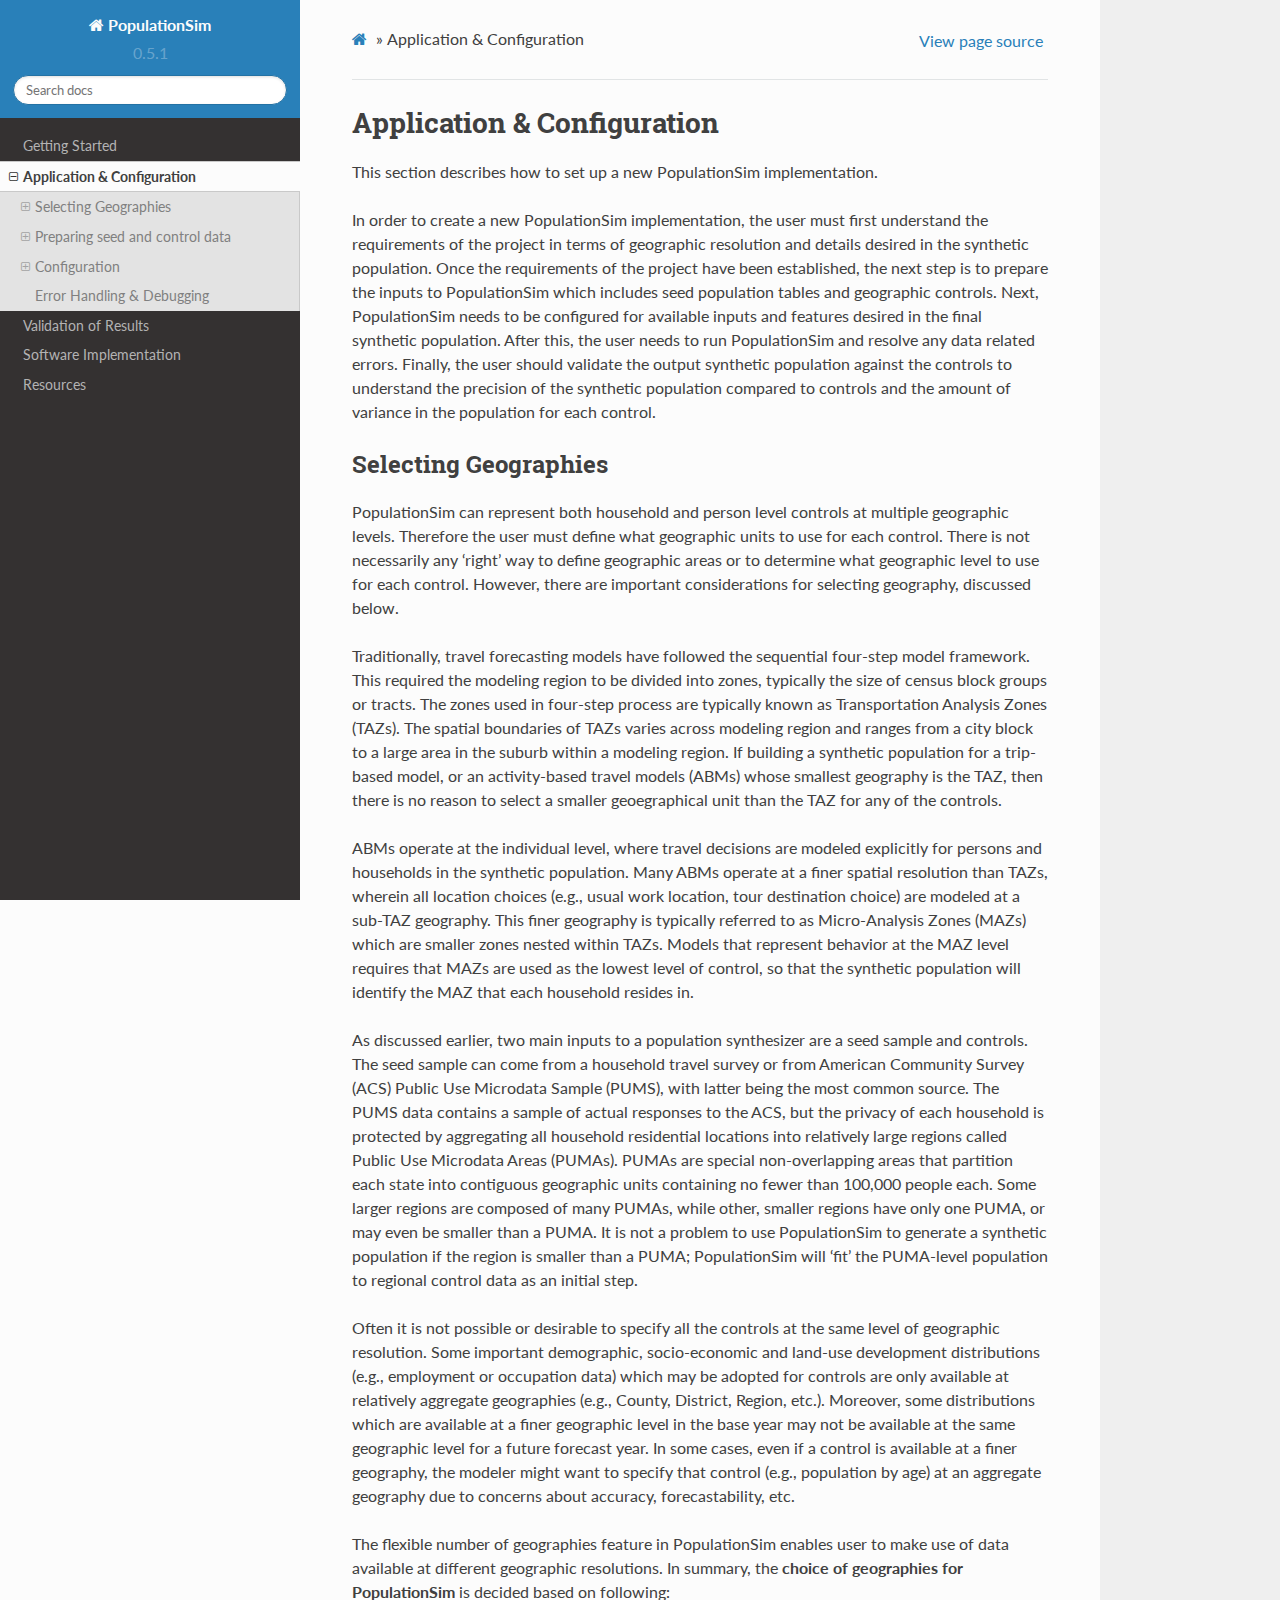
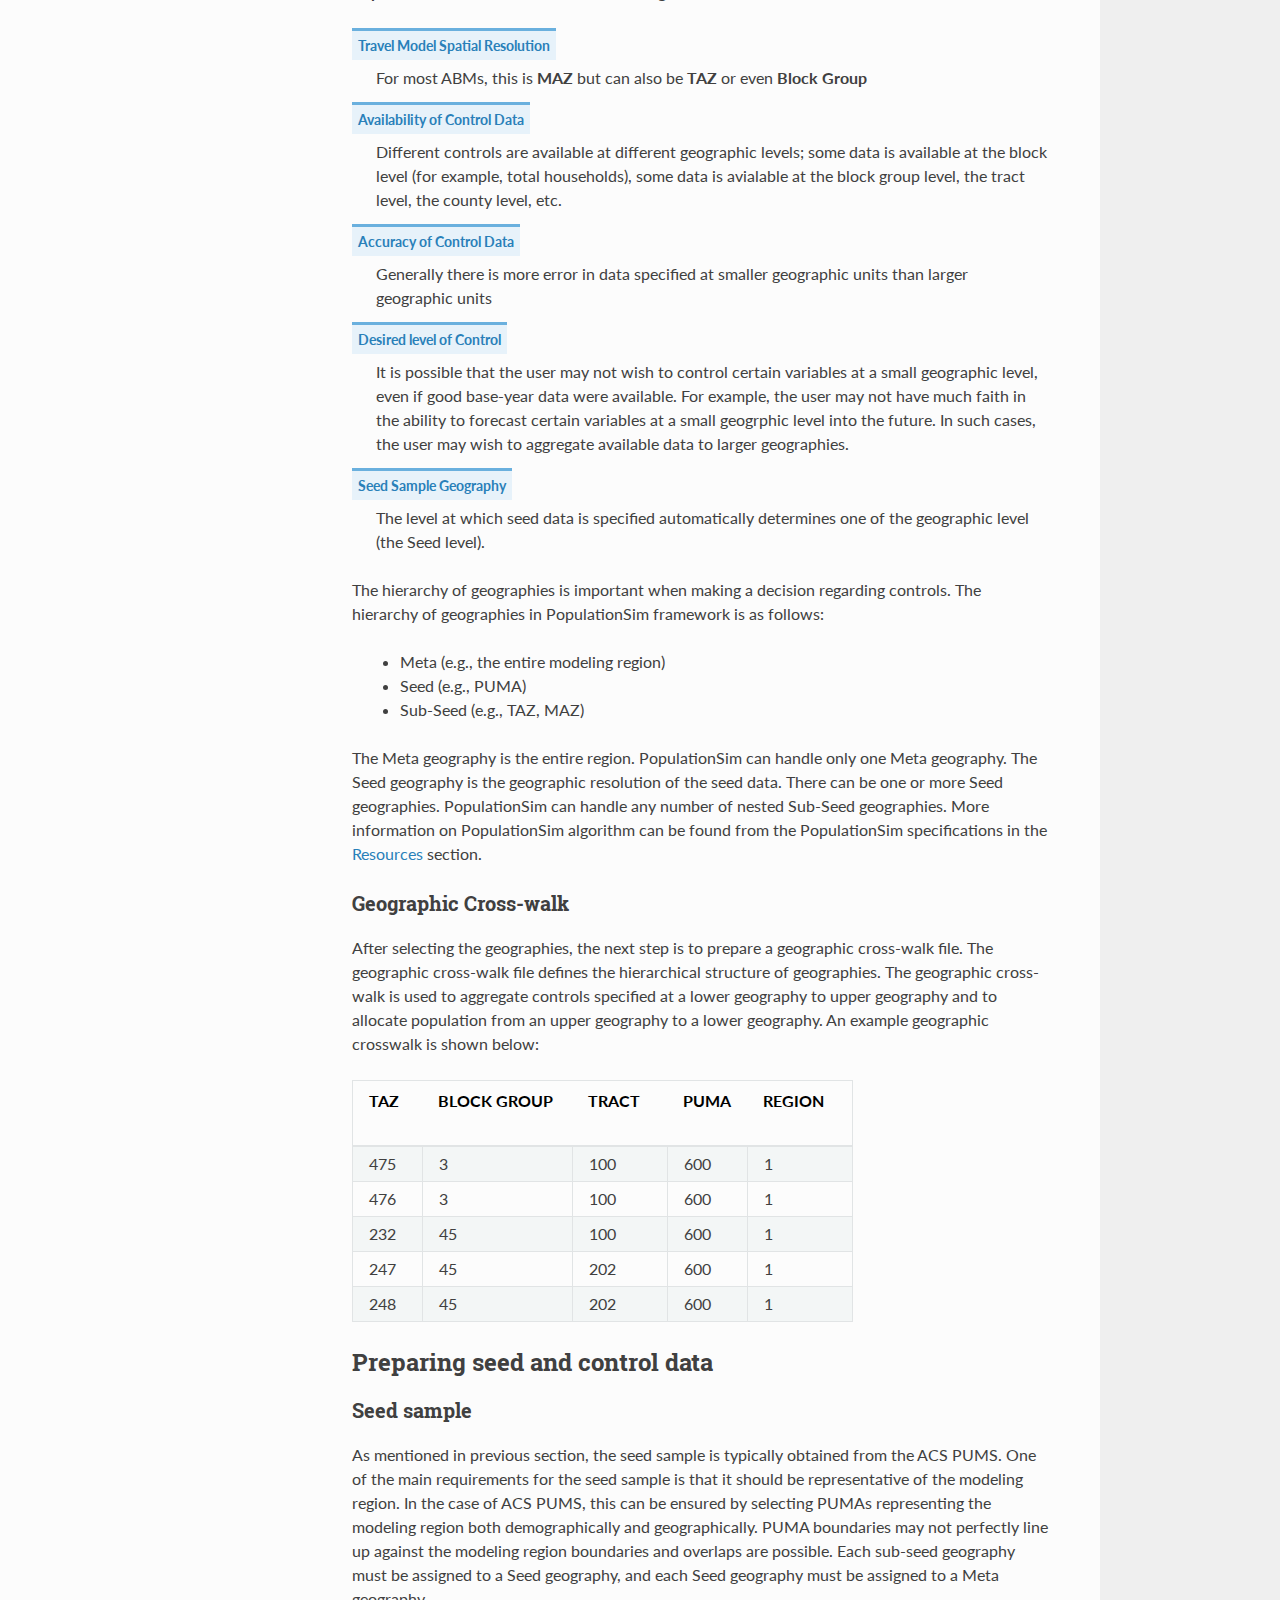
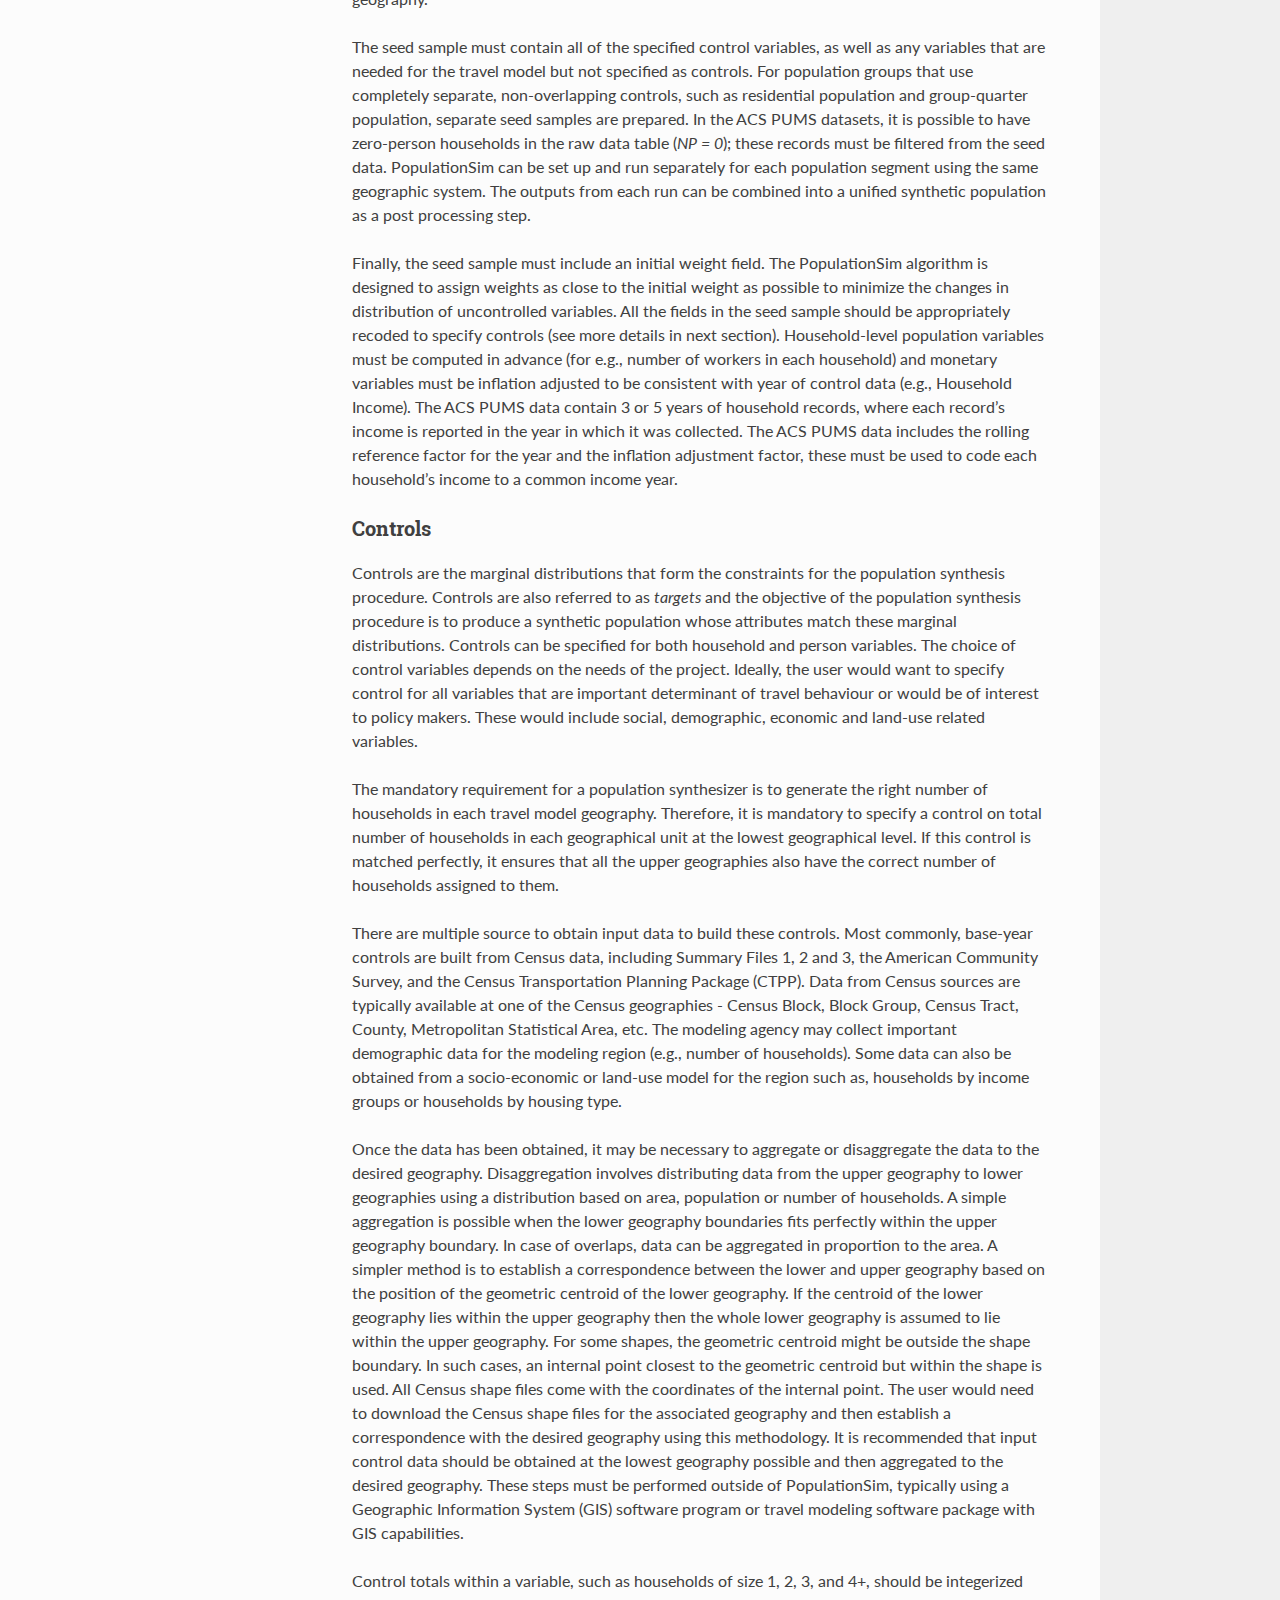
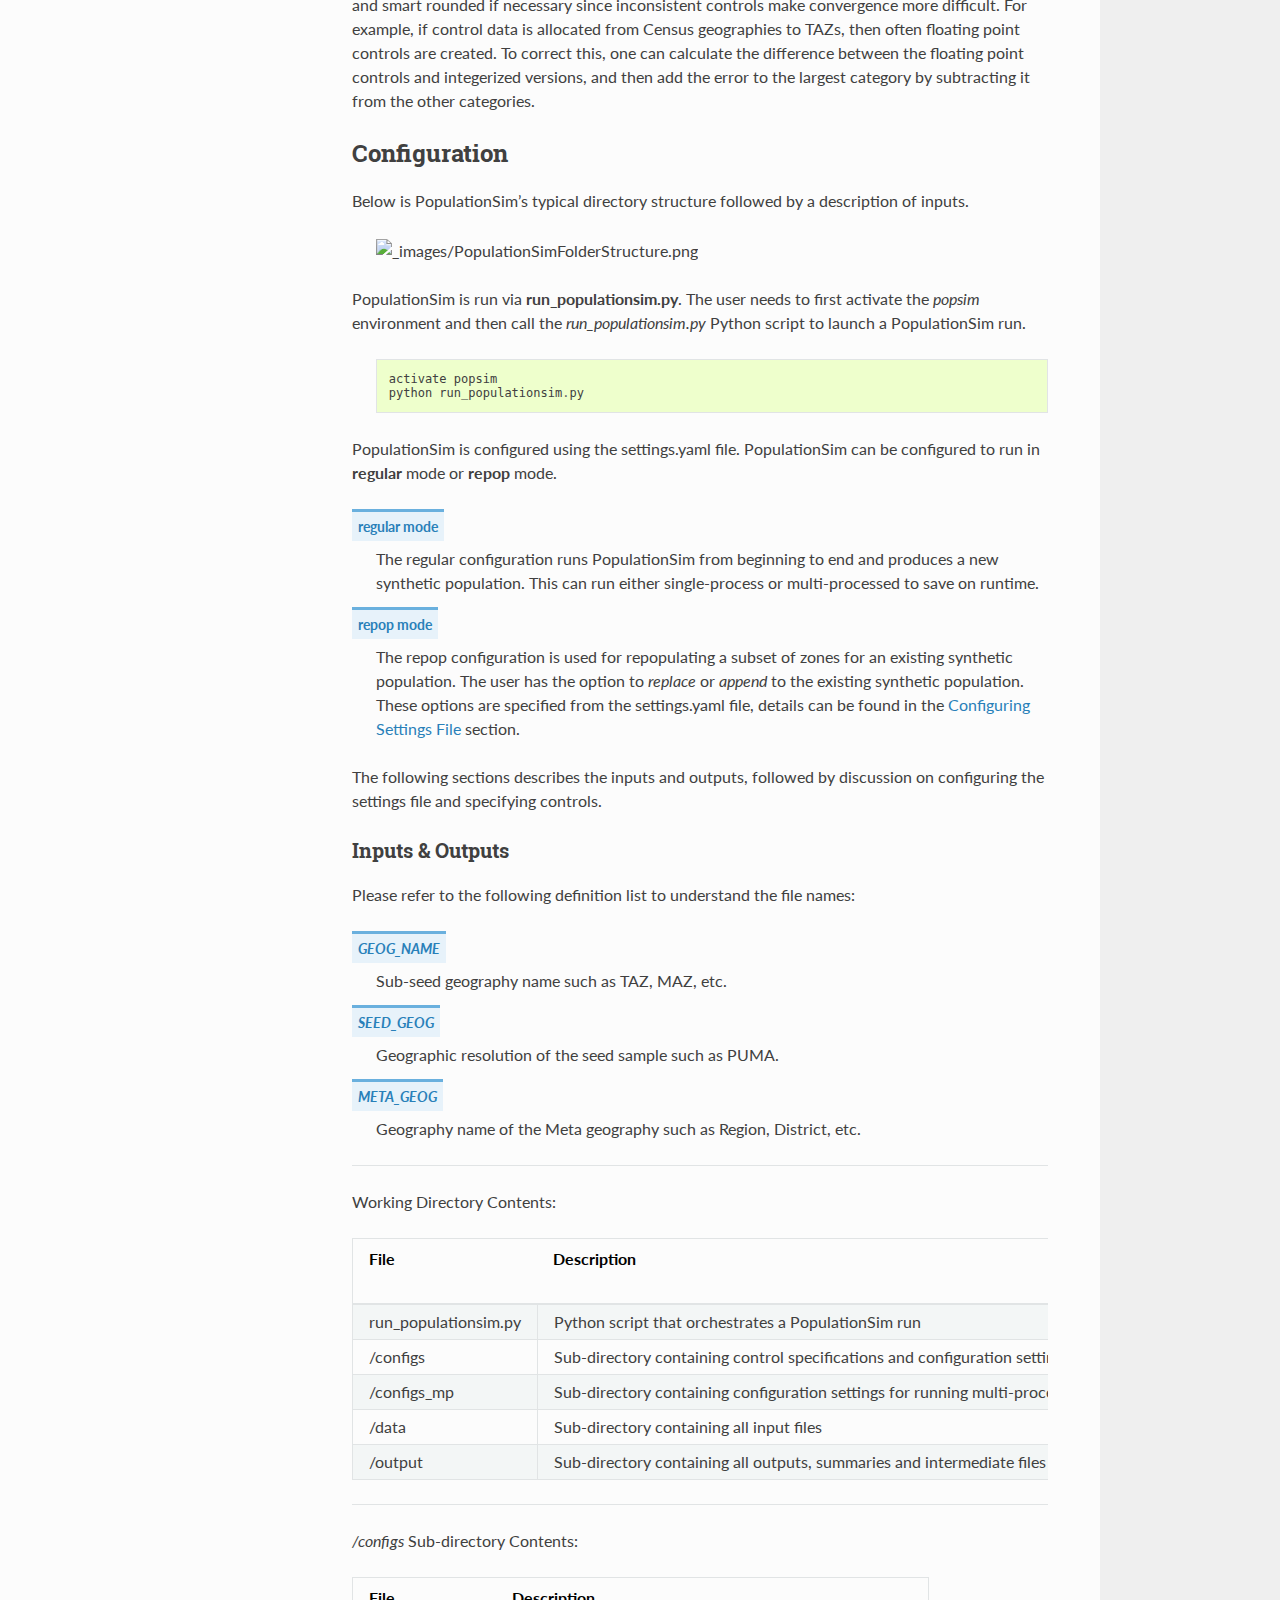
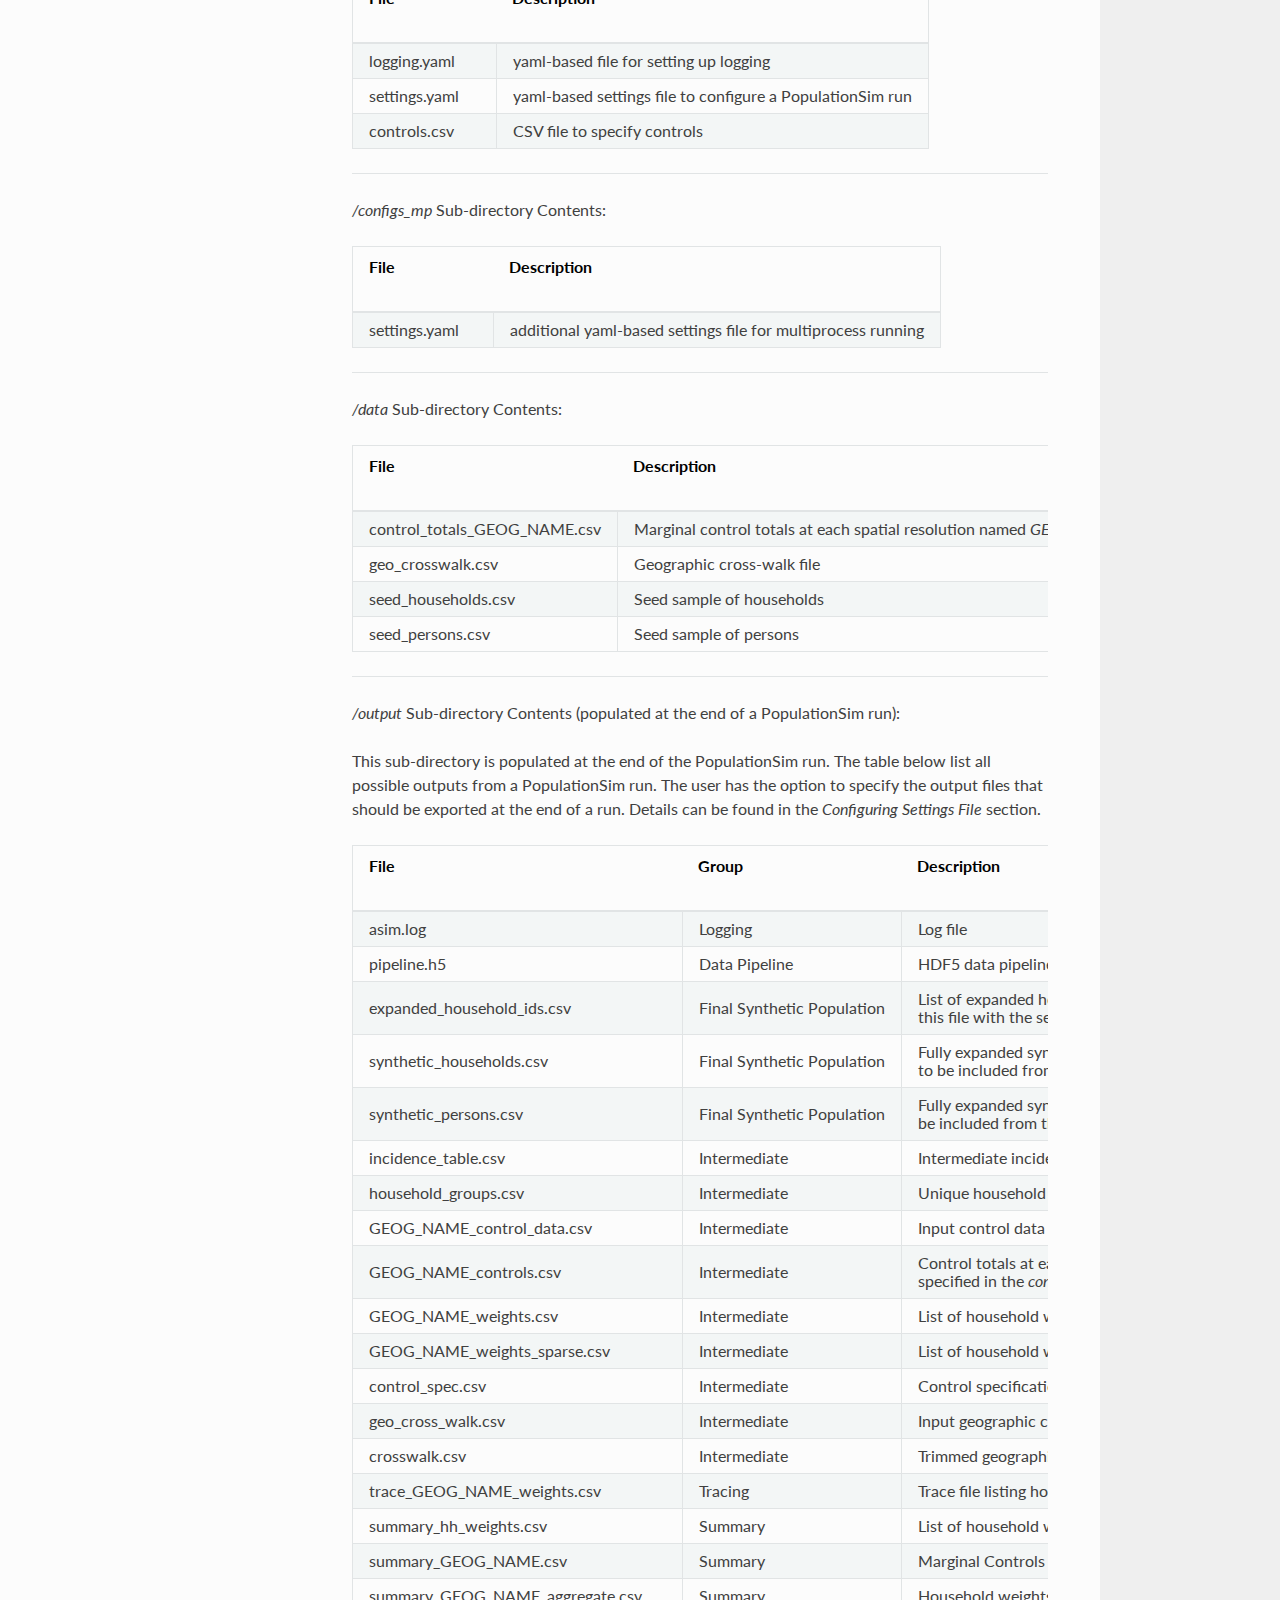
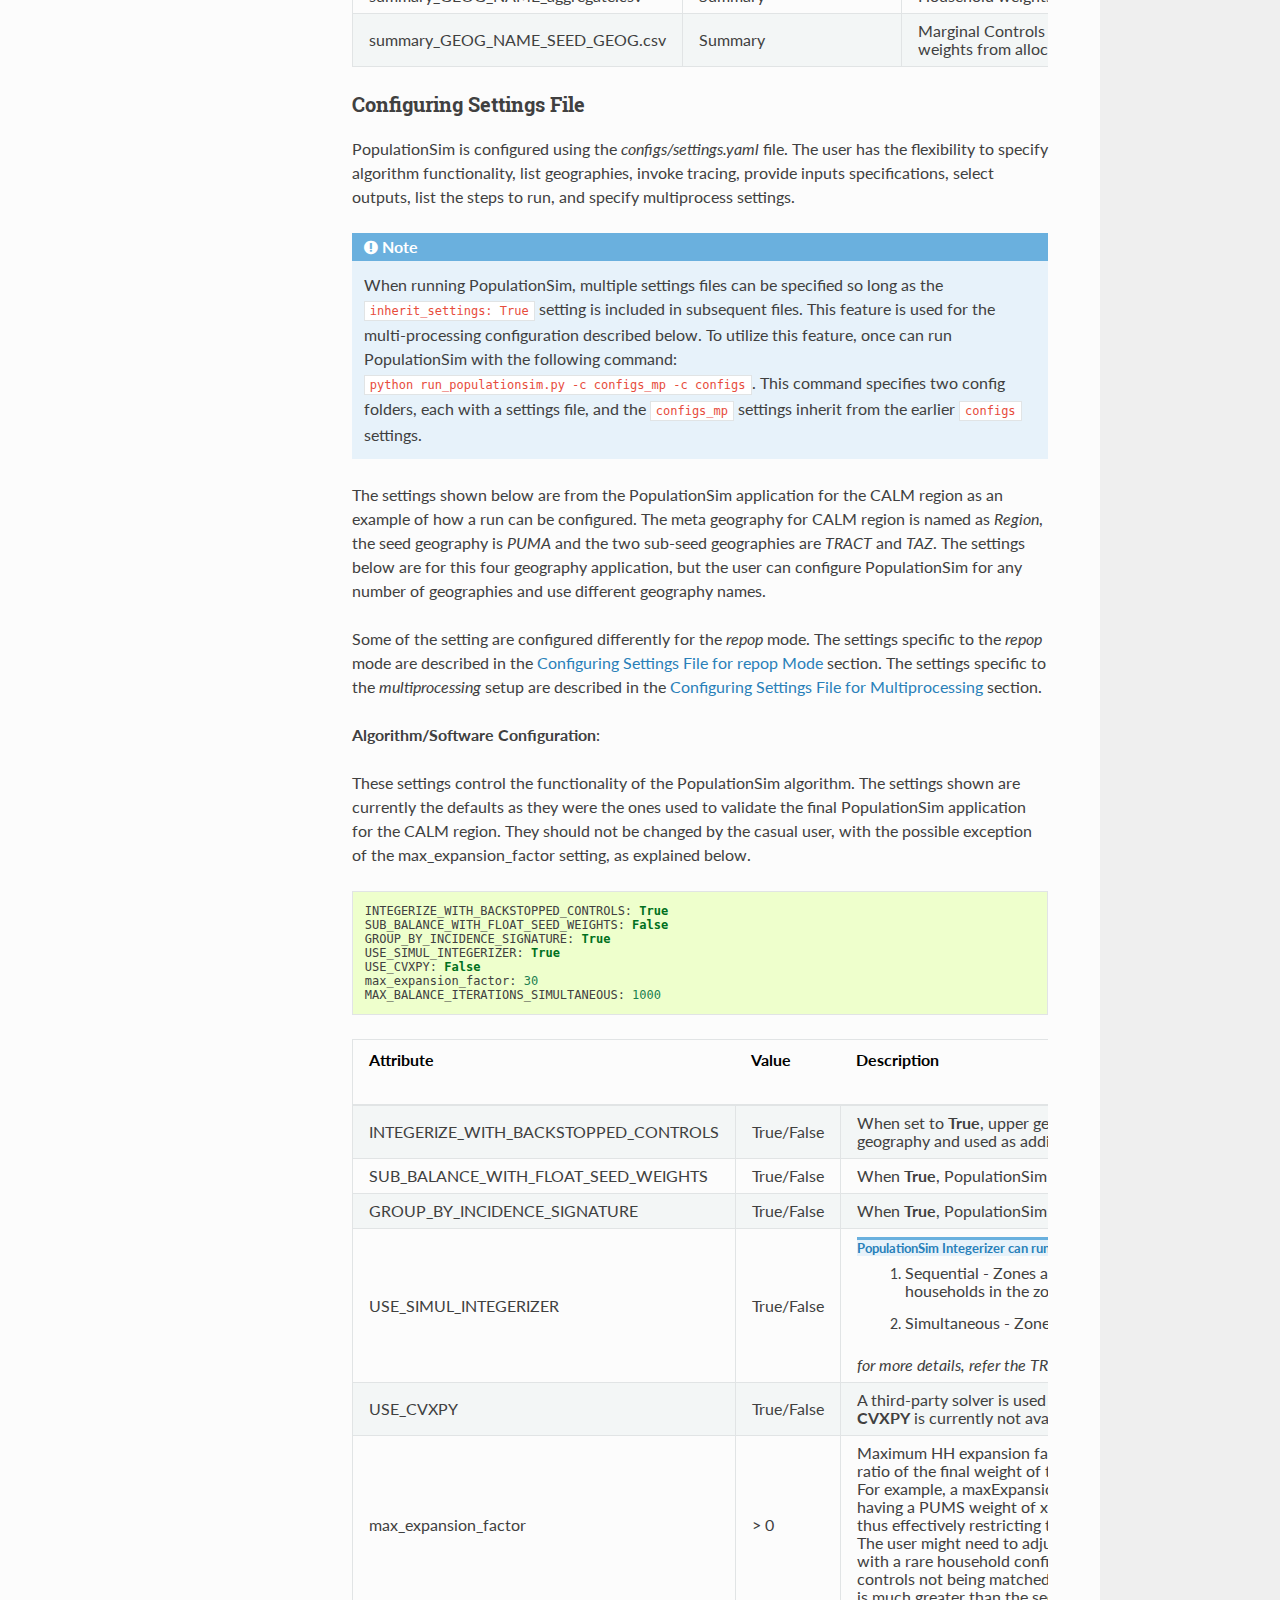
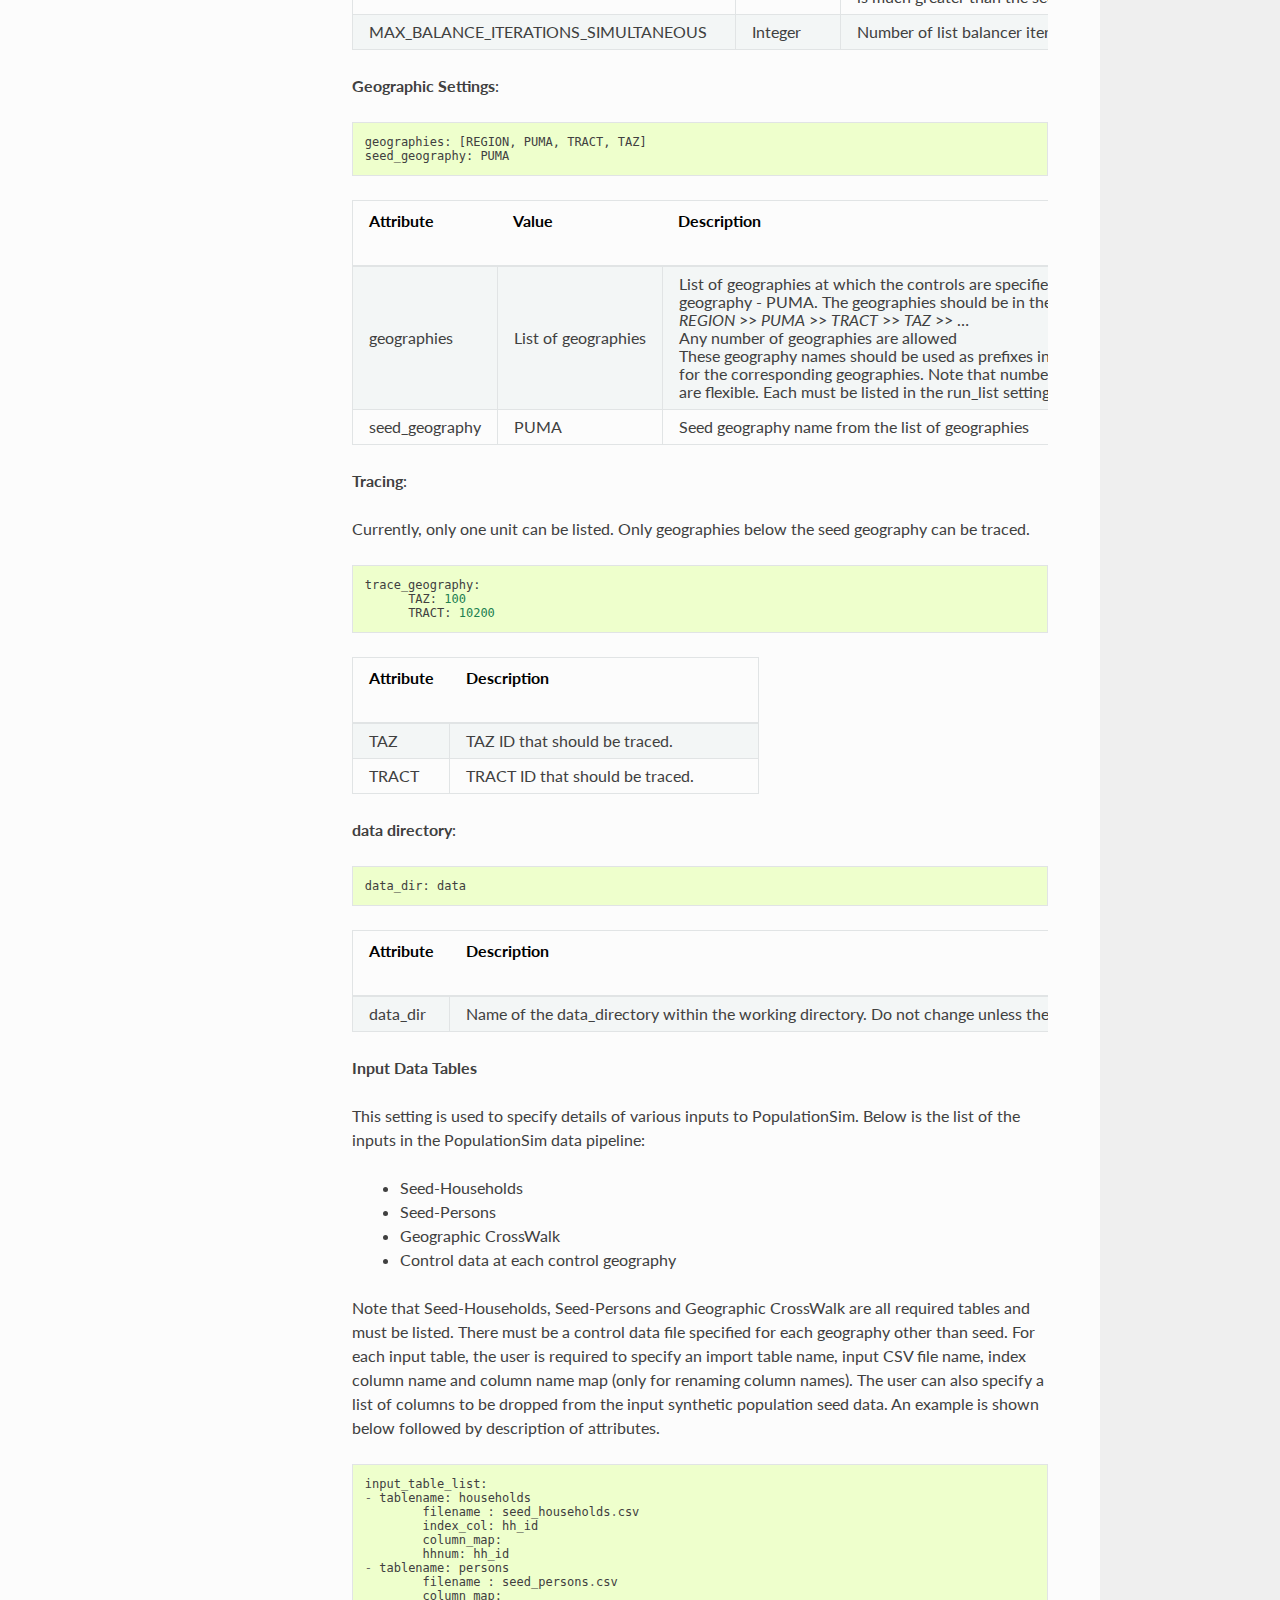
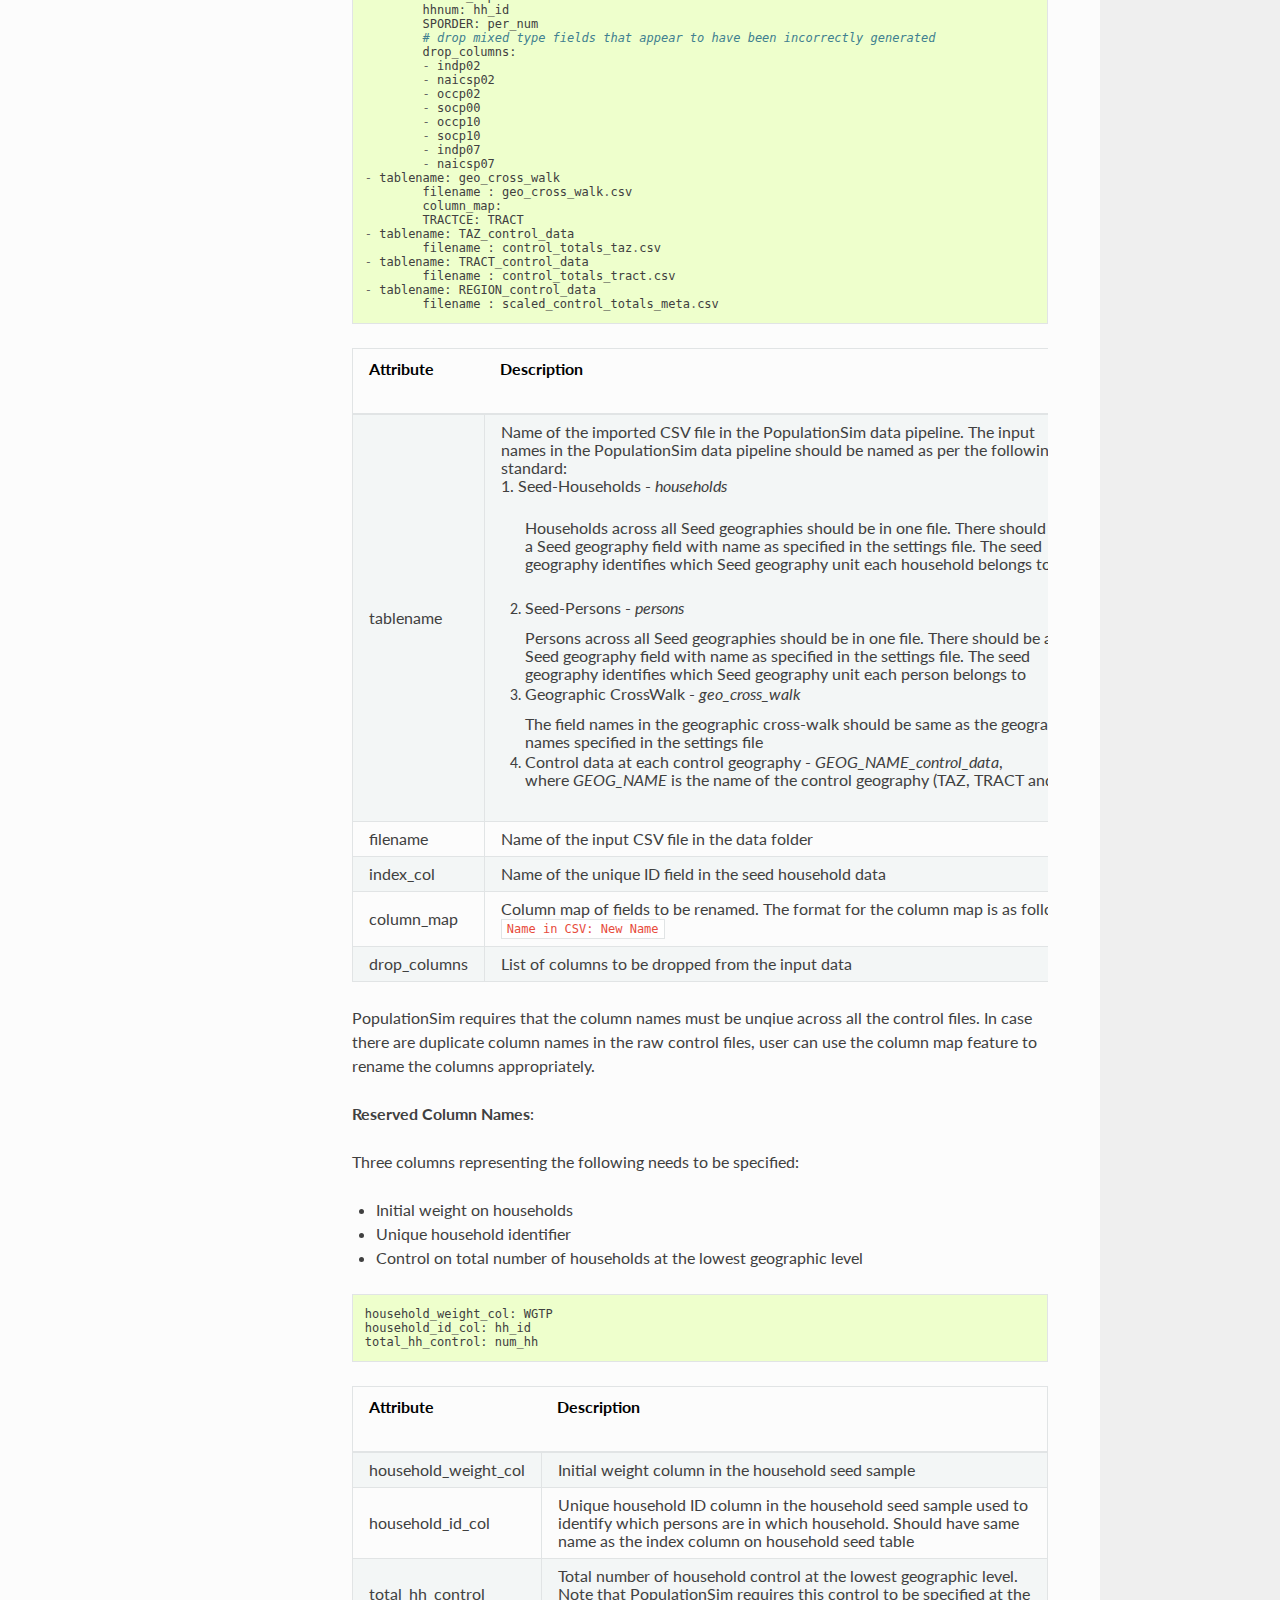
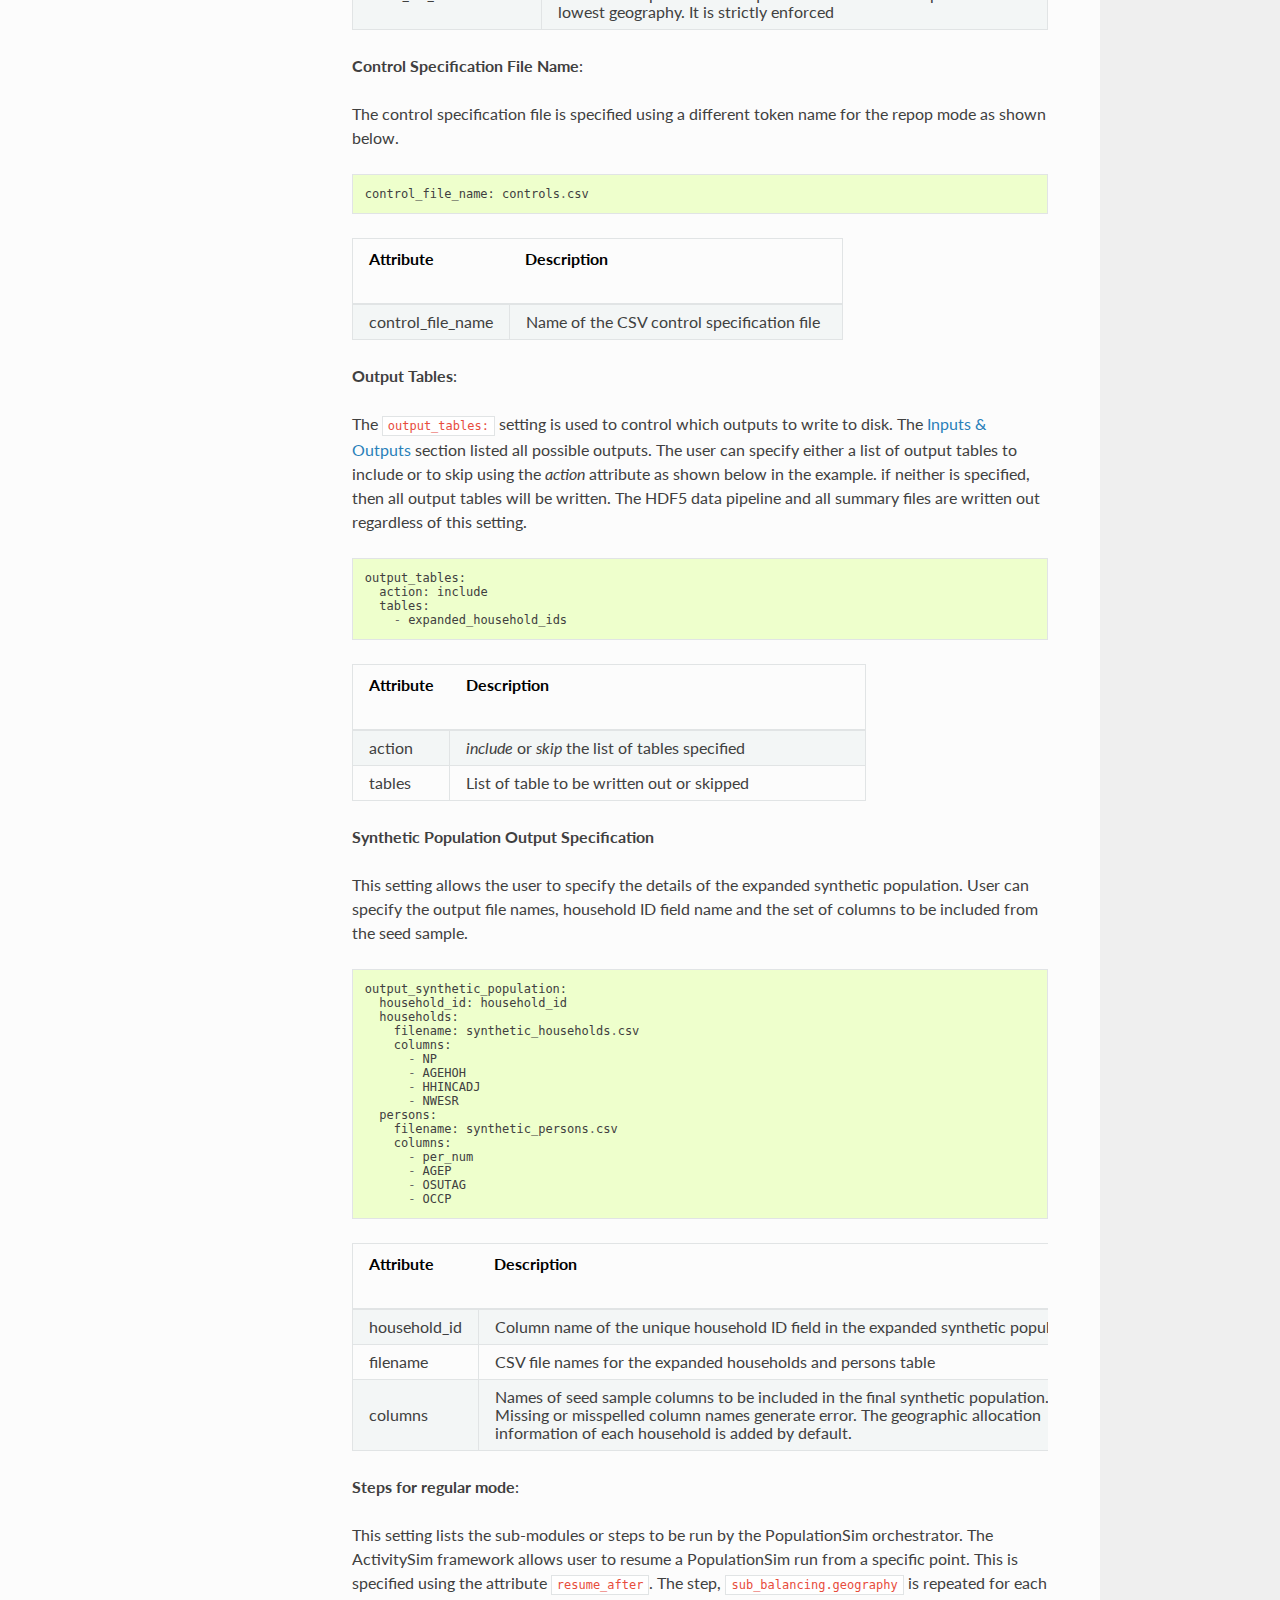
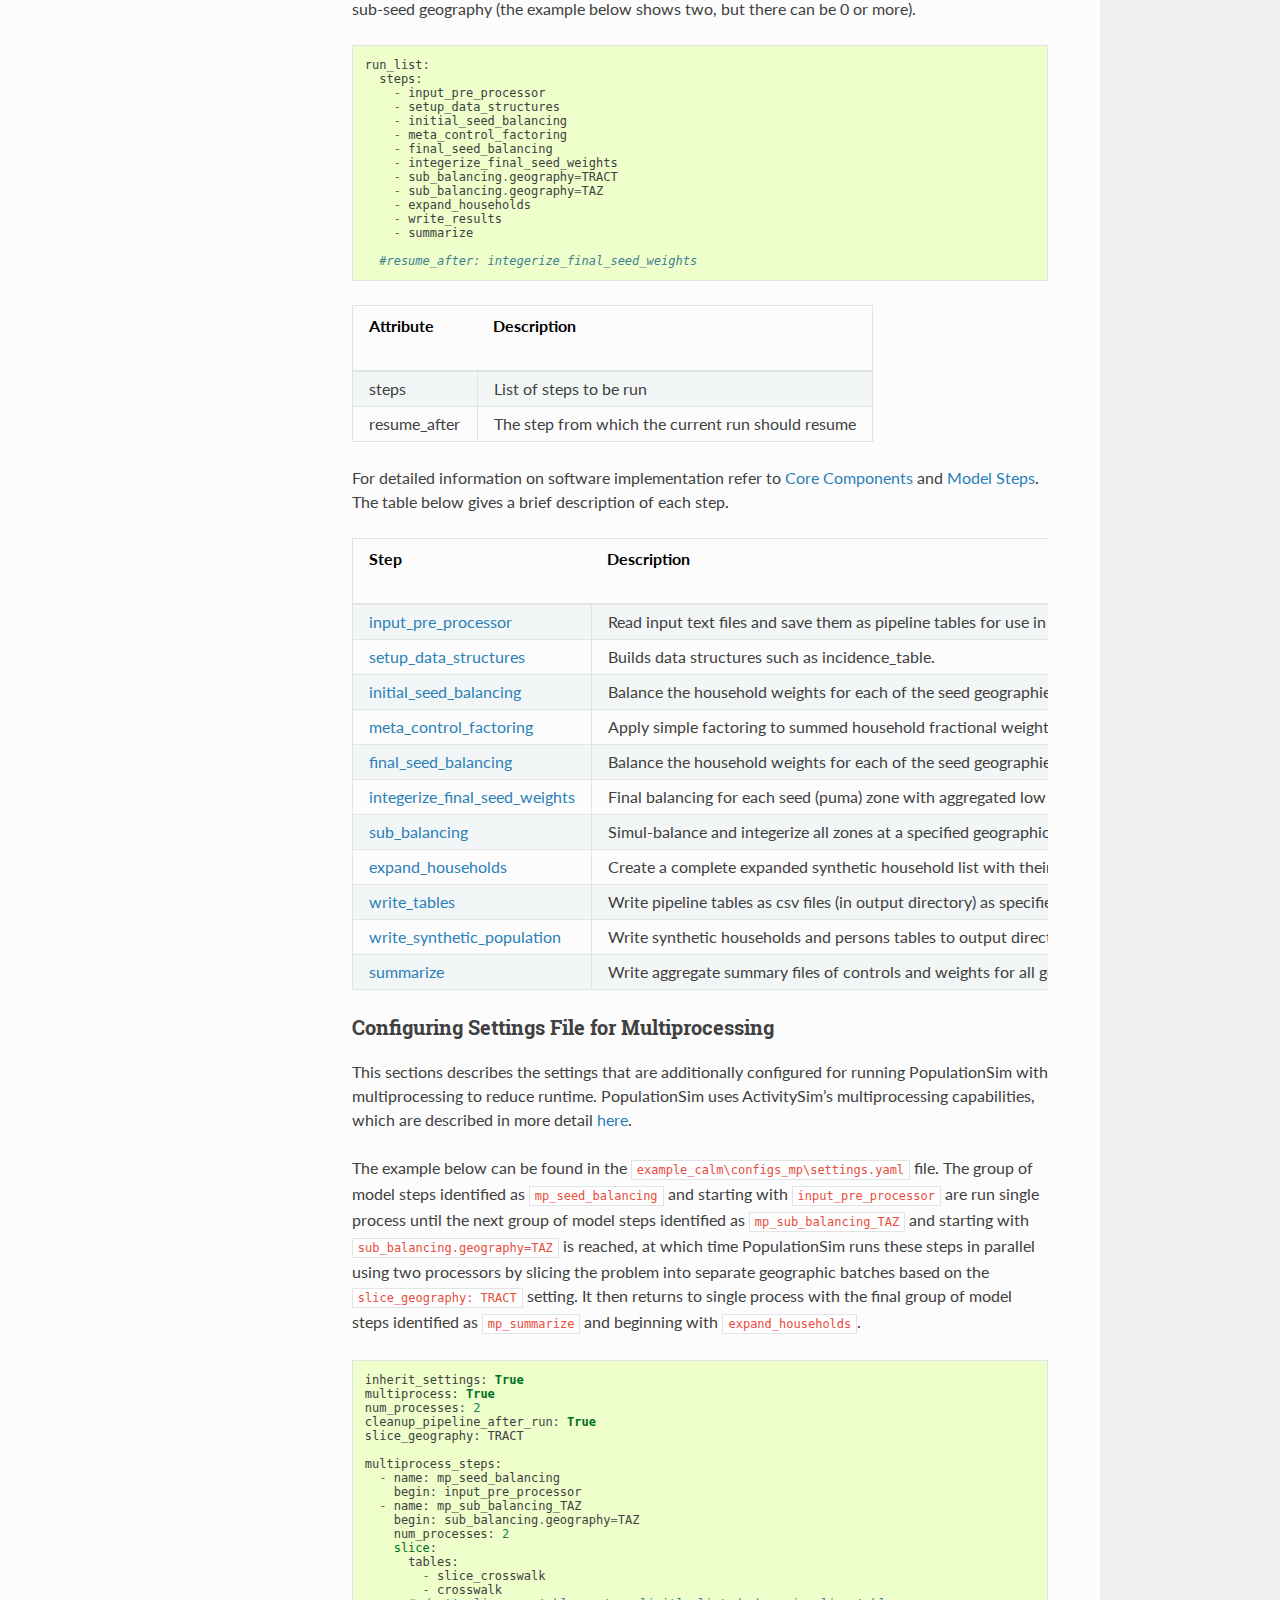
==== commit b3f745e2: "Deploy ActivitySim/populationsim to github.com/ActivitySim/populationsim.git:gh-pages" ====
--- a/application_configuration.html
+++ b/application_configuration.html
@@ -7,7 +7,7 @@
   
   <meta name="viewport" content="width=device-width, initial-scale=1.0" />
   
-  <title>Application &amp; Configuration &mdash; PopulationSim 0.5
+  <title>Application &amp; Configuration &mdash; PopulationSim 0.5.1
  documentation</title>
   
 
@@ -31,6 +31,7 @@
   
     
       <script type="text/javascript" id="documentation_options" data-url_root="./" src="_static/documentation_options.js"></script>
+        <script data-url_root="./" id="documentation_options" src="_static/documentation_options.js"></script>
         <script src="_static/jquery.js"></script>
         <script src="_static/underscore.js"></script>
         <script src="_static/doctools.js"></script>
@@ -65,7 +66,7 @@
             
             
               <div class="version">
-                0.5
+                0.5.1
 
               </div>
             
@@ -616,7 +617,7 @@
 </tr>
 <tr class="row-even"><td><p>MAX_BALANCE_ITERATIONS_SIMULTANEOUS</p></td>
 <td><p>Integer</p></td>
-<td><p>Number of simultaneous list balancer iterations</p></td>
+<td><p>Number of list balancer iterations.  The default may be more than is needed.</p></td>
 </tr>
 </tbody>
 </table>
@@ -1085,7 +1086,7 @@
 <span id="settings-repop"></span><h3>Configuring Settings File for repop Mode<a class="headerlink" href="#configuring-settings-file-for-repop-mode" title="Permalink to this headline">¶</a></h3>
 <p>This sections describes the settings that are configured differently for the <em>repop</em> mode.</p>
 <p><strong>Input Data Tables for repop mode</strong></p>
-<p>The repop mode runs over an existing synthetic population and uses the data pipeline (HDF5 file) from the regular run as an input. User should copy the HDF5 file from the regular outputs to the <em>output</em> folder of the repop set up. The data input which needs to be specified in this setting is the control data for the subset of geographies to be modified. Input tables for the repop mode can be specified in the same manner as regular mode. However, only one geography can be controlled. In the example below, TAZ controls are specified. The controls specified in TAZ_control_data do not have to be consistent with the controls specified in the data used to control the initial population. Only those geographic units to be repopulated should be specified in the control data (for example, TAZs 314 through 317).</p>
+<p>The repop mode runs over an existing synthetic population and uses the data pipeline (HDF5 file) from the regular run as an input. User should copy the HDF5 file from the regular outputs to the <em>output</em> folder of the repop set up. The data input which needs to be specified in this setting is the control data for the subset of geographies to be modified. Input tables for the repop mode can be specified in the same manner as regular mode. However, only one geography can be controlled and the geography must be the lowest in “geographies” setting. In the example below, TAZ controls are specified. The controls specified in TAZ_control_data do not have to be consistent with the controls specified in the data used to control the initial population. Only those geographic units to be repopulated should be specified in the control data (for example, TAZs 314 through 317).</p>
 <div class="highlight-default notranslate"><div class="highlight"><pre><span></span><span class="n">repop_input_table_list</span><span class="p">:</span>
   <span class="o">-</span> <span class="n">taz_control_data</span><span class="p">:</span>
     <span class="n">filename</span> <span class="p">:</span> <span class="n">repop_control_totals_taz</span><span class="o">.</span><span class="n">csv</span>
@@ -1108,7 +1109,8 @@
 </thead>
 <tbody>
 <tr class="row-even"><td><p>repop_control_file_name</p></td>
-<td><p>Name of the CSV control specification file for repop mode</p></td>
+<td><p>Name of the CSV control specification file for repop mode
+Must include total_hh_control field</p></td>
 </tr>
 </tbody>
 </table>
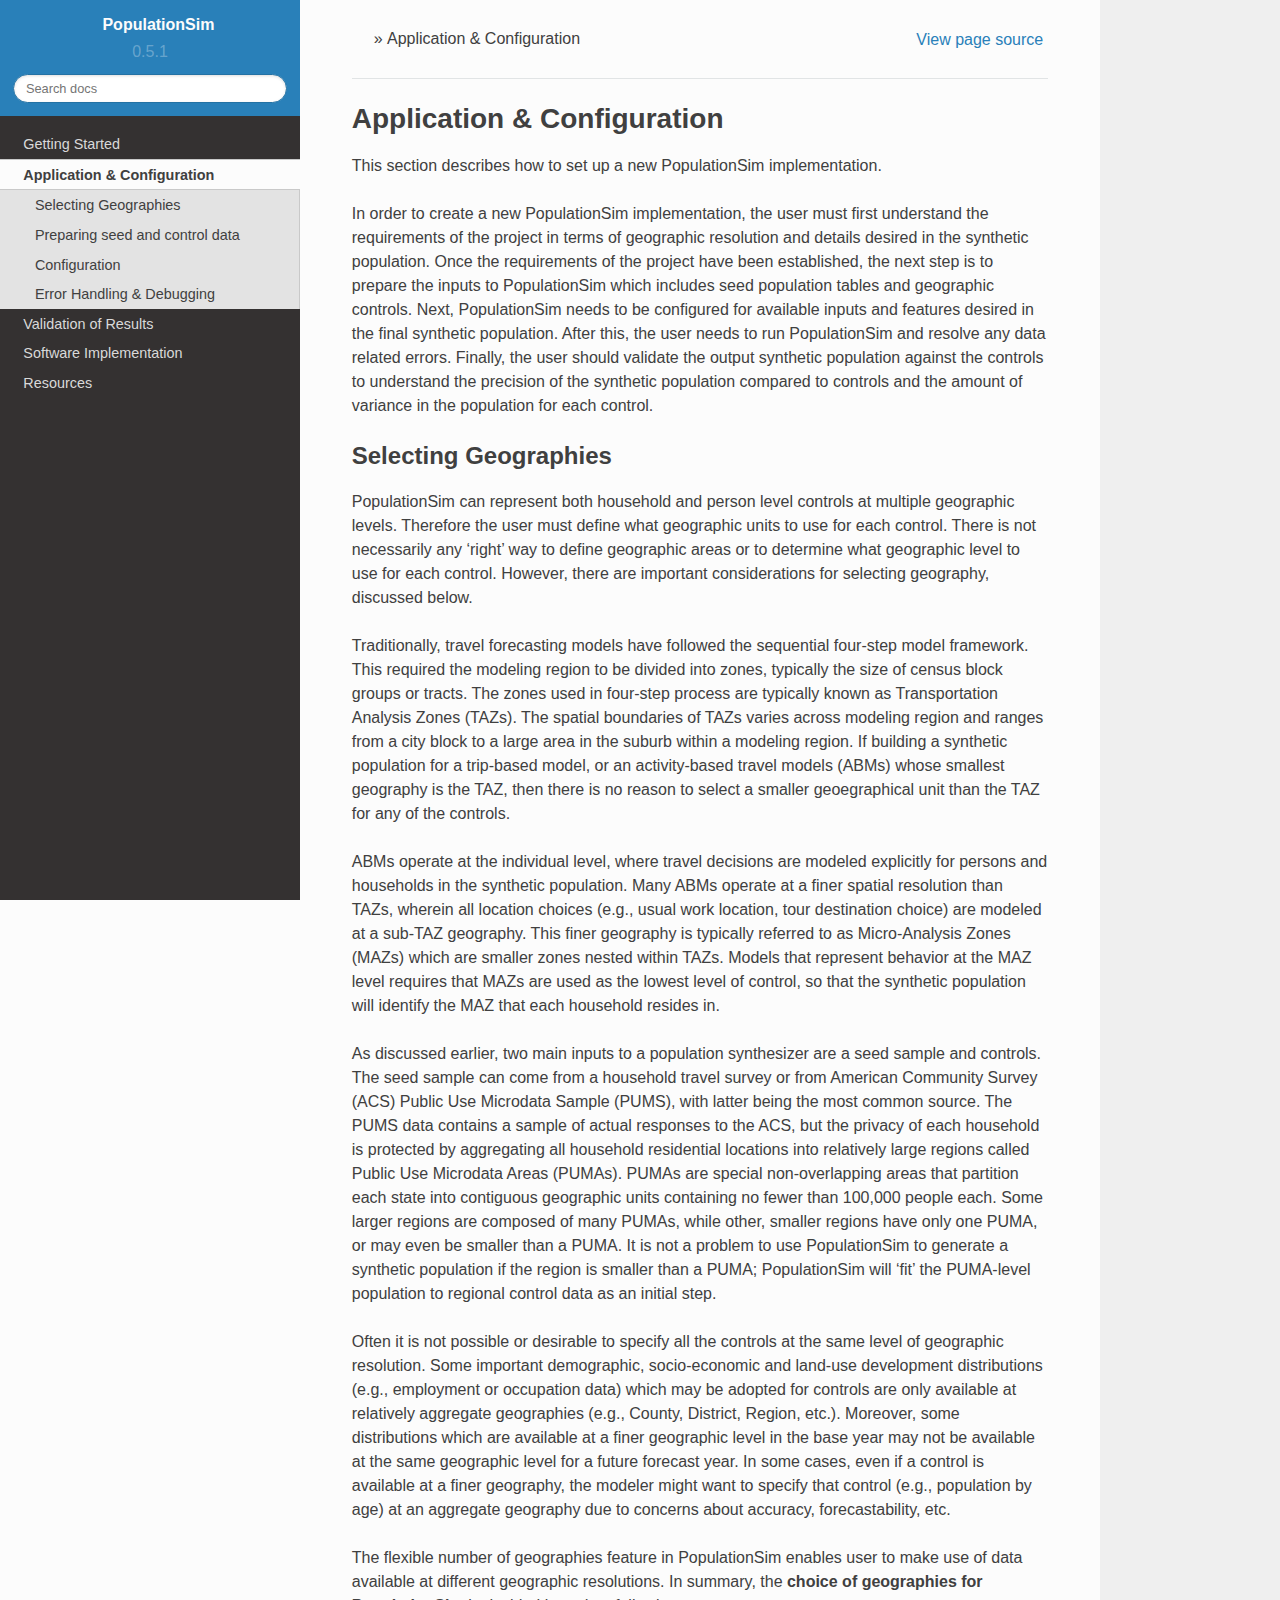
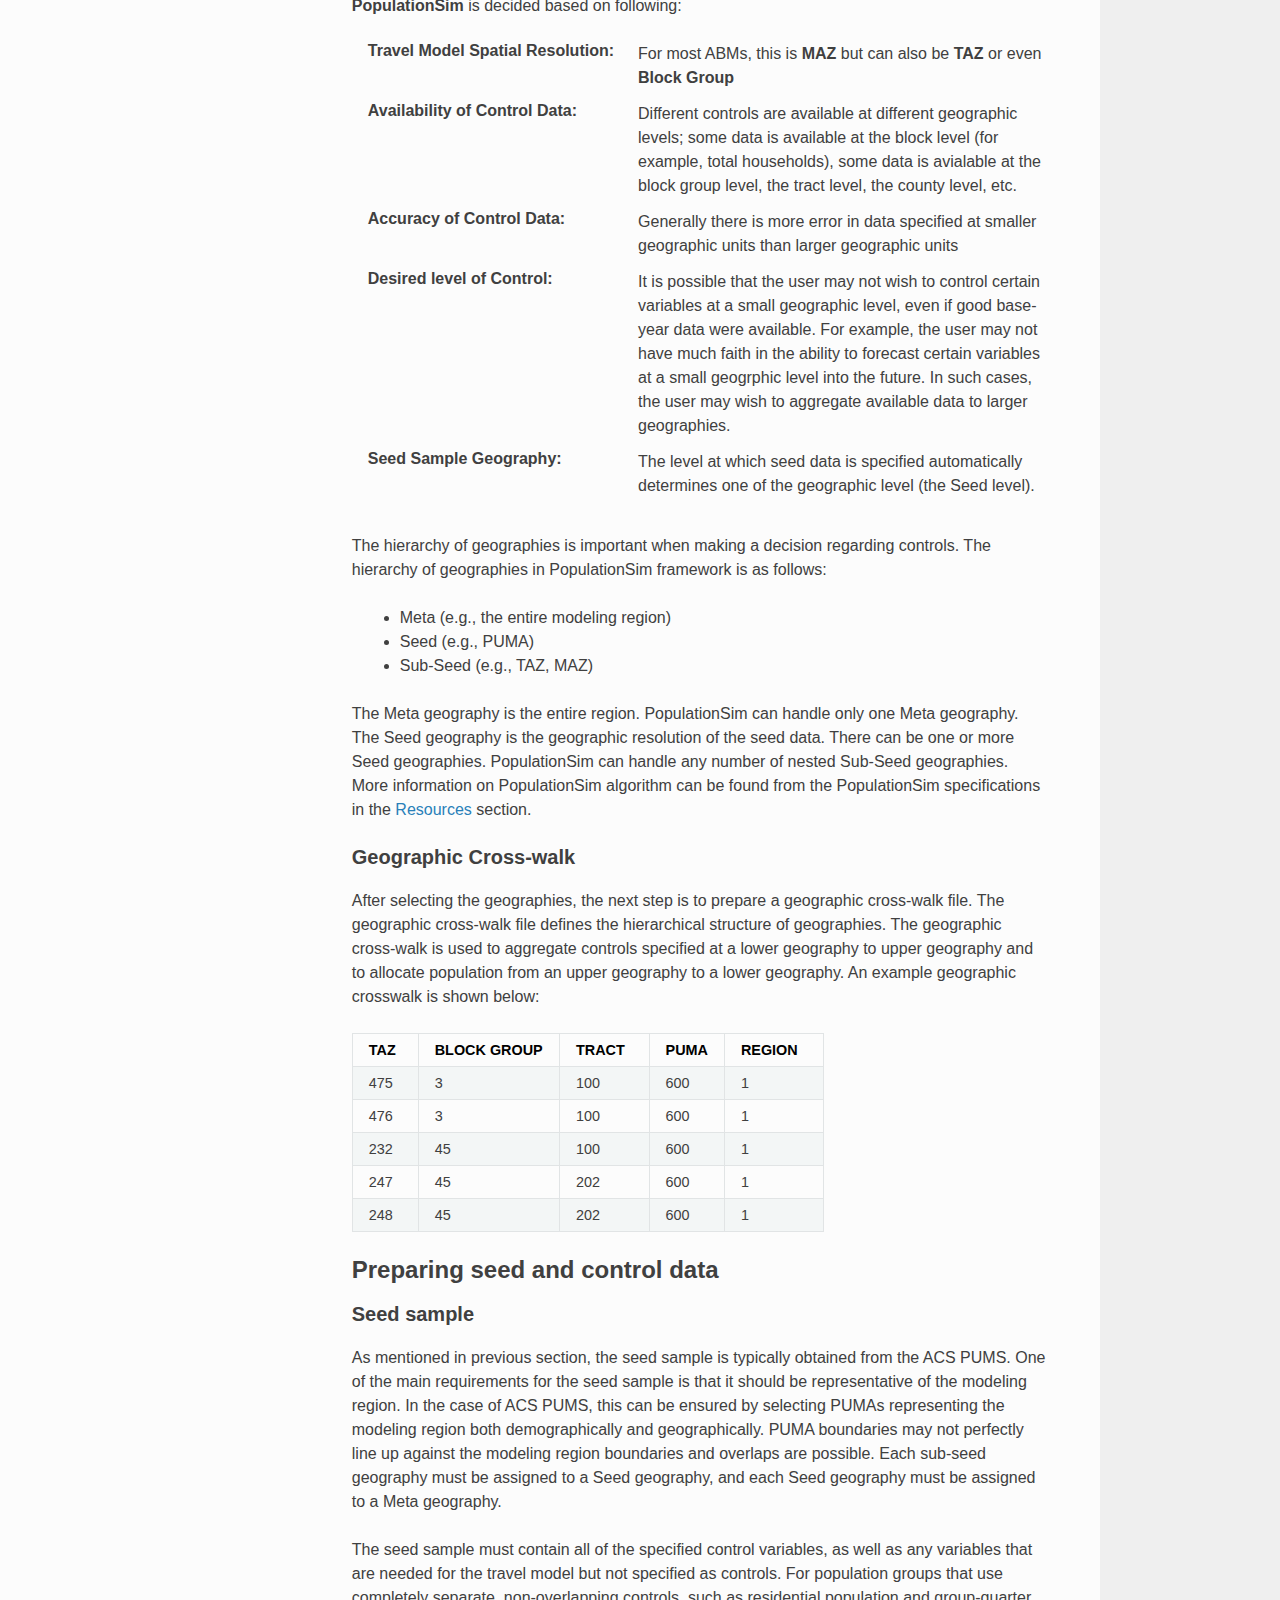
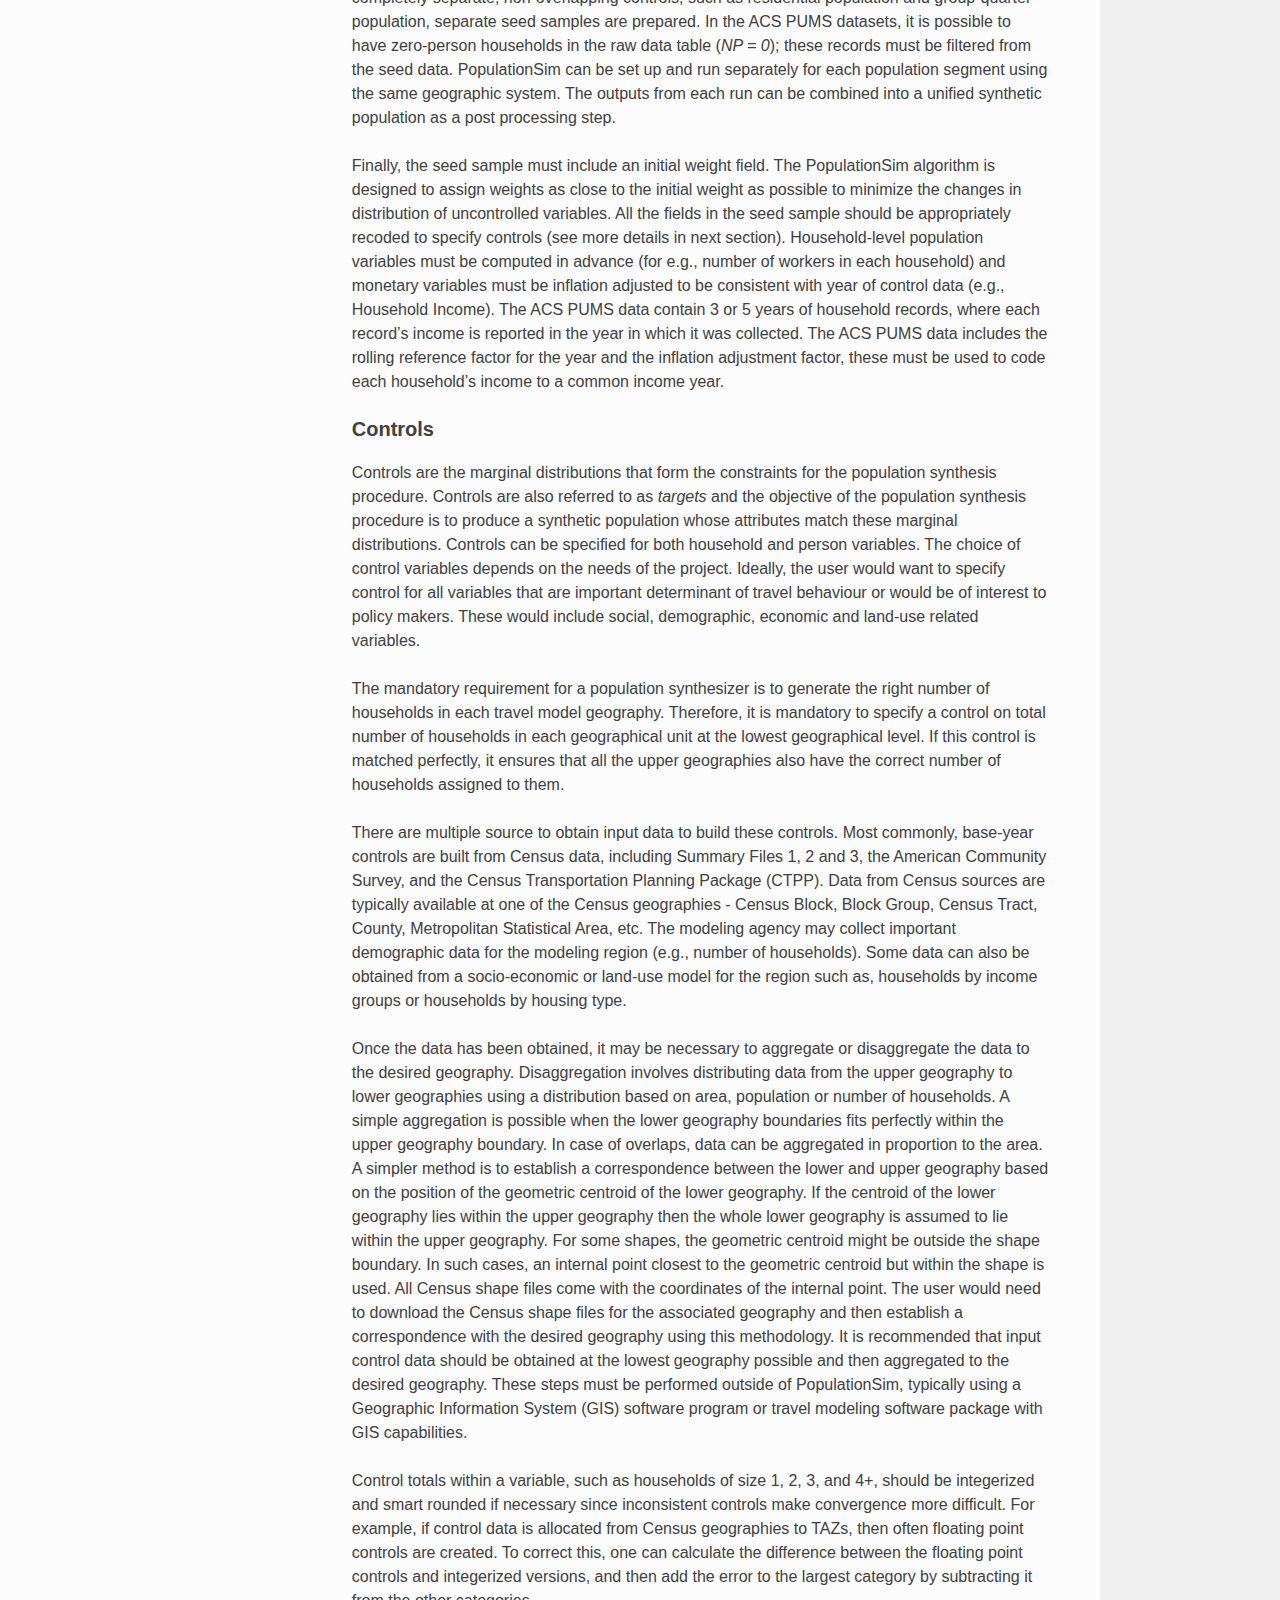
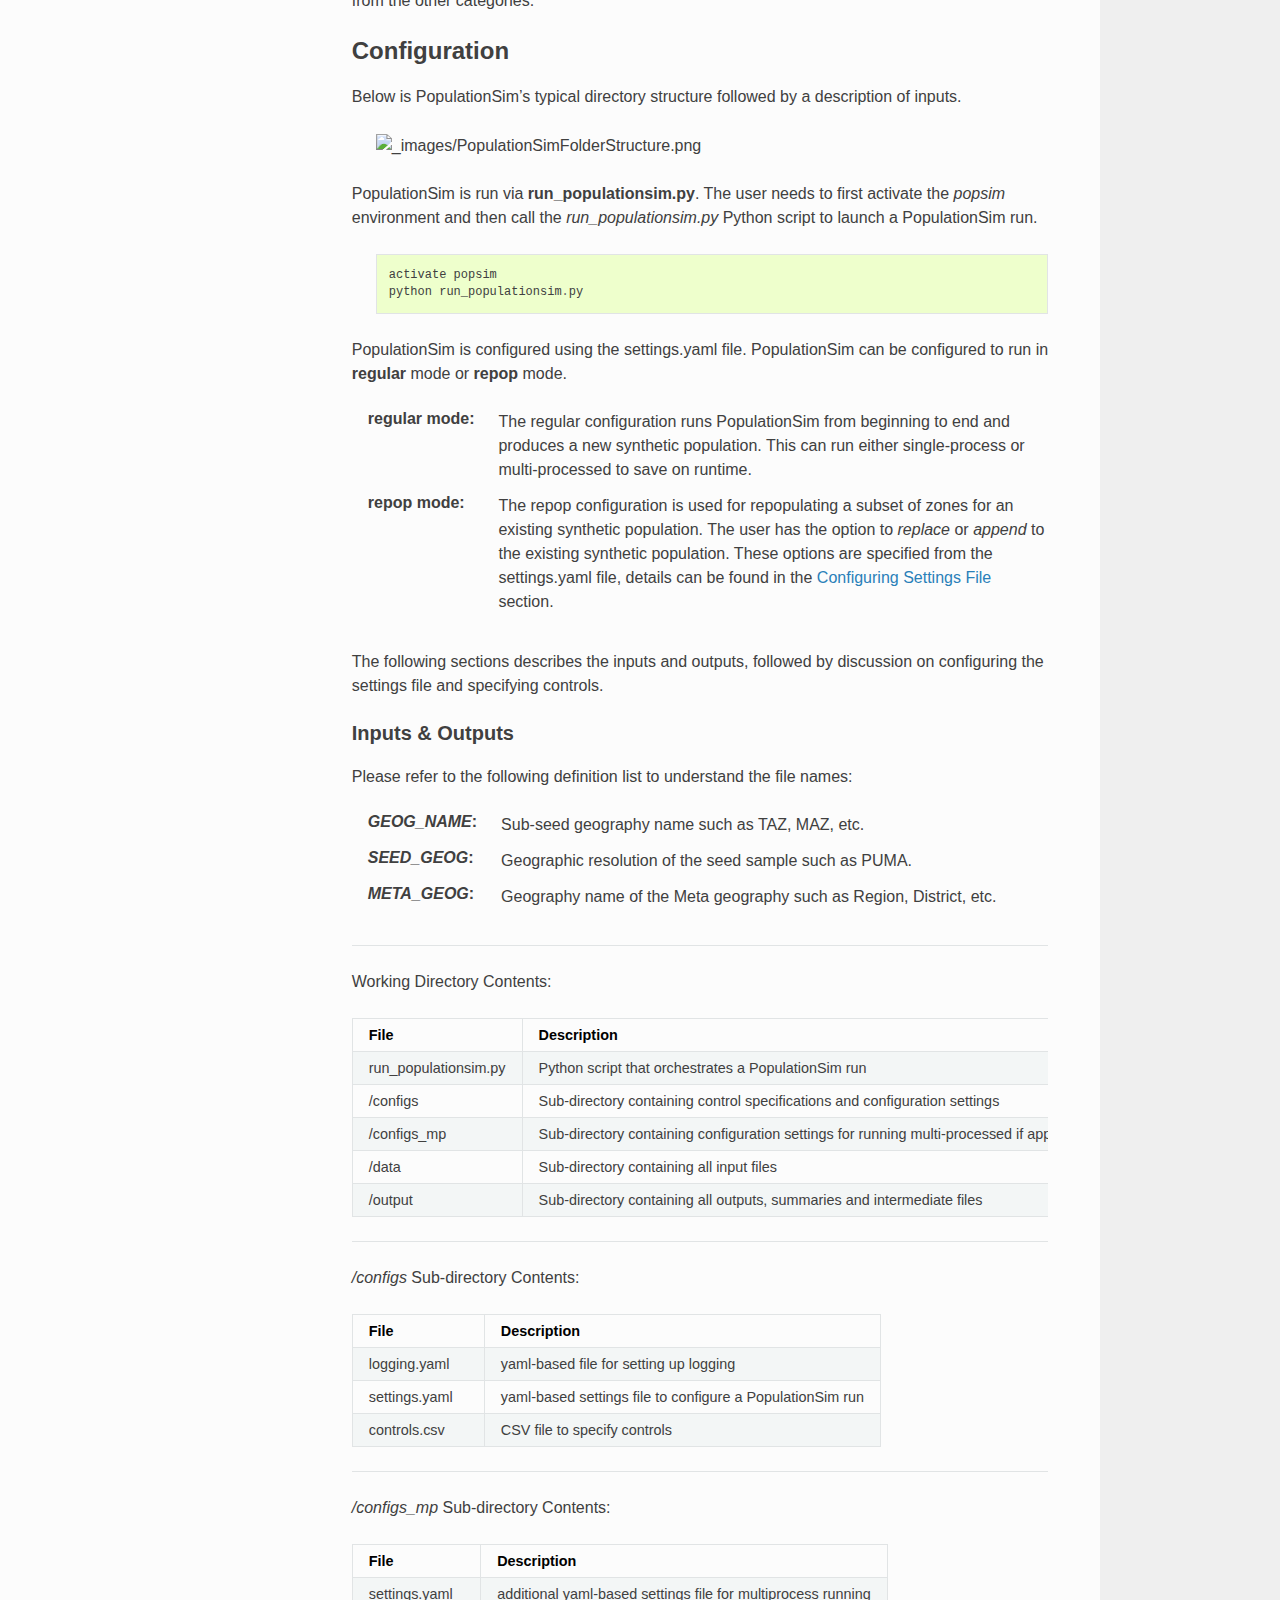
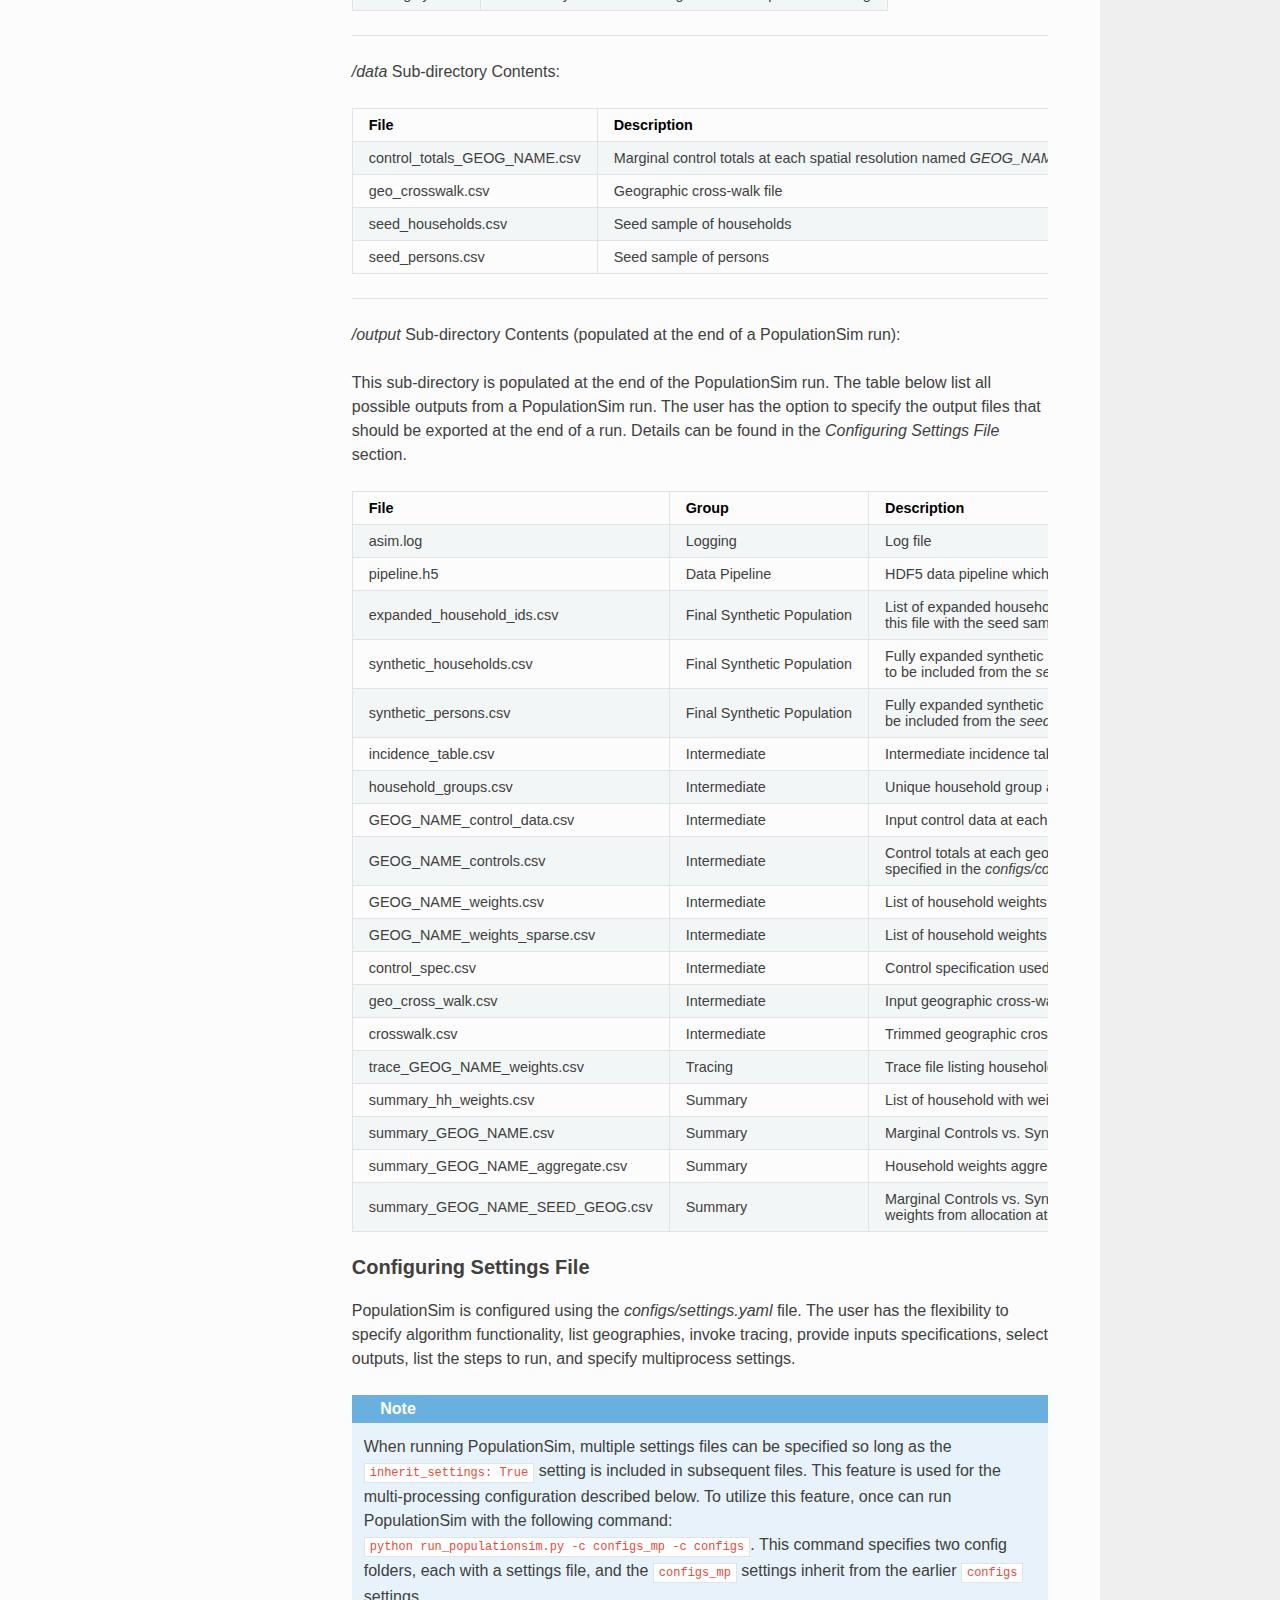
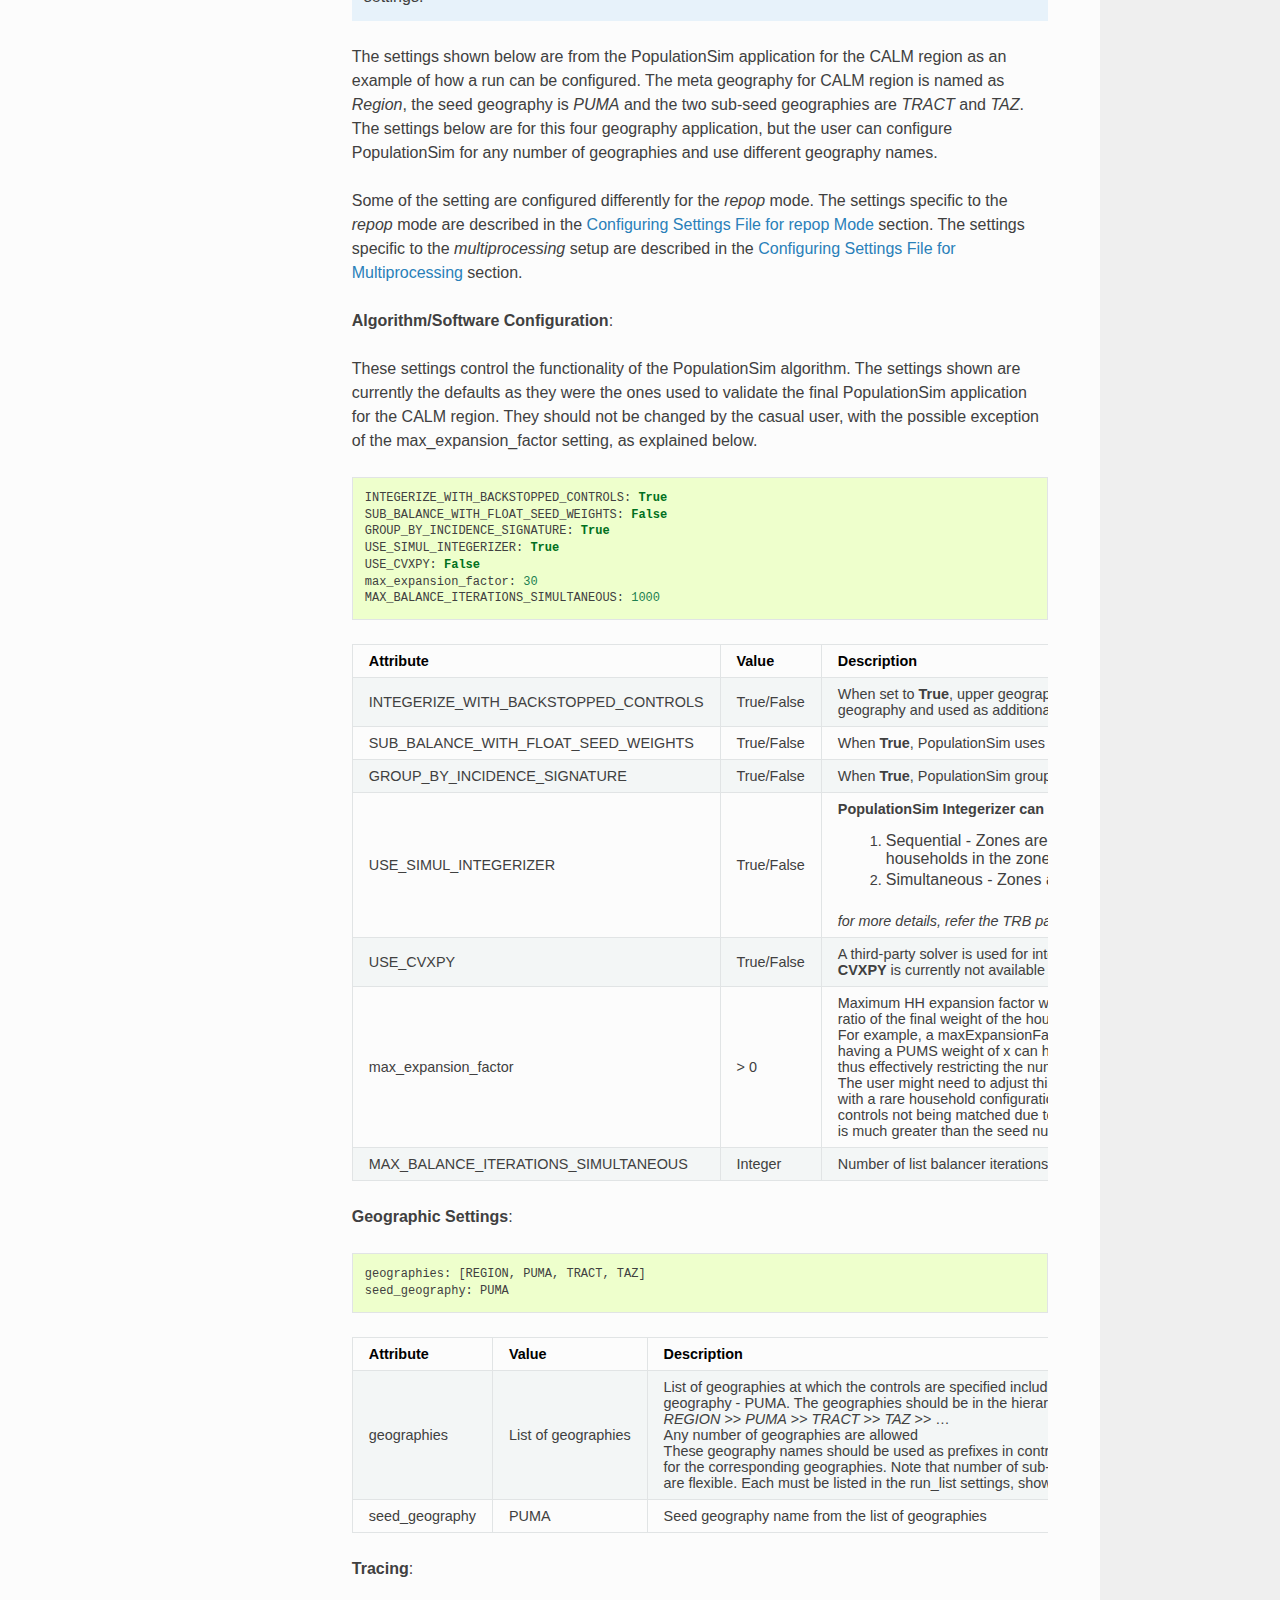
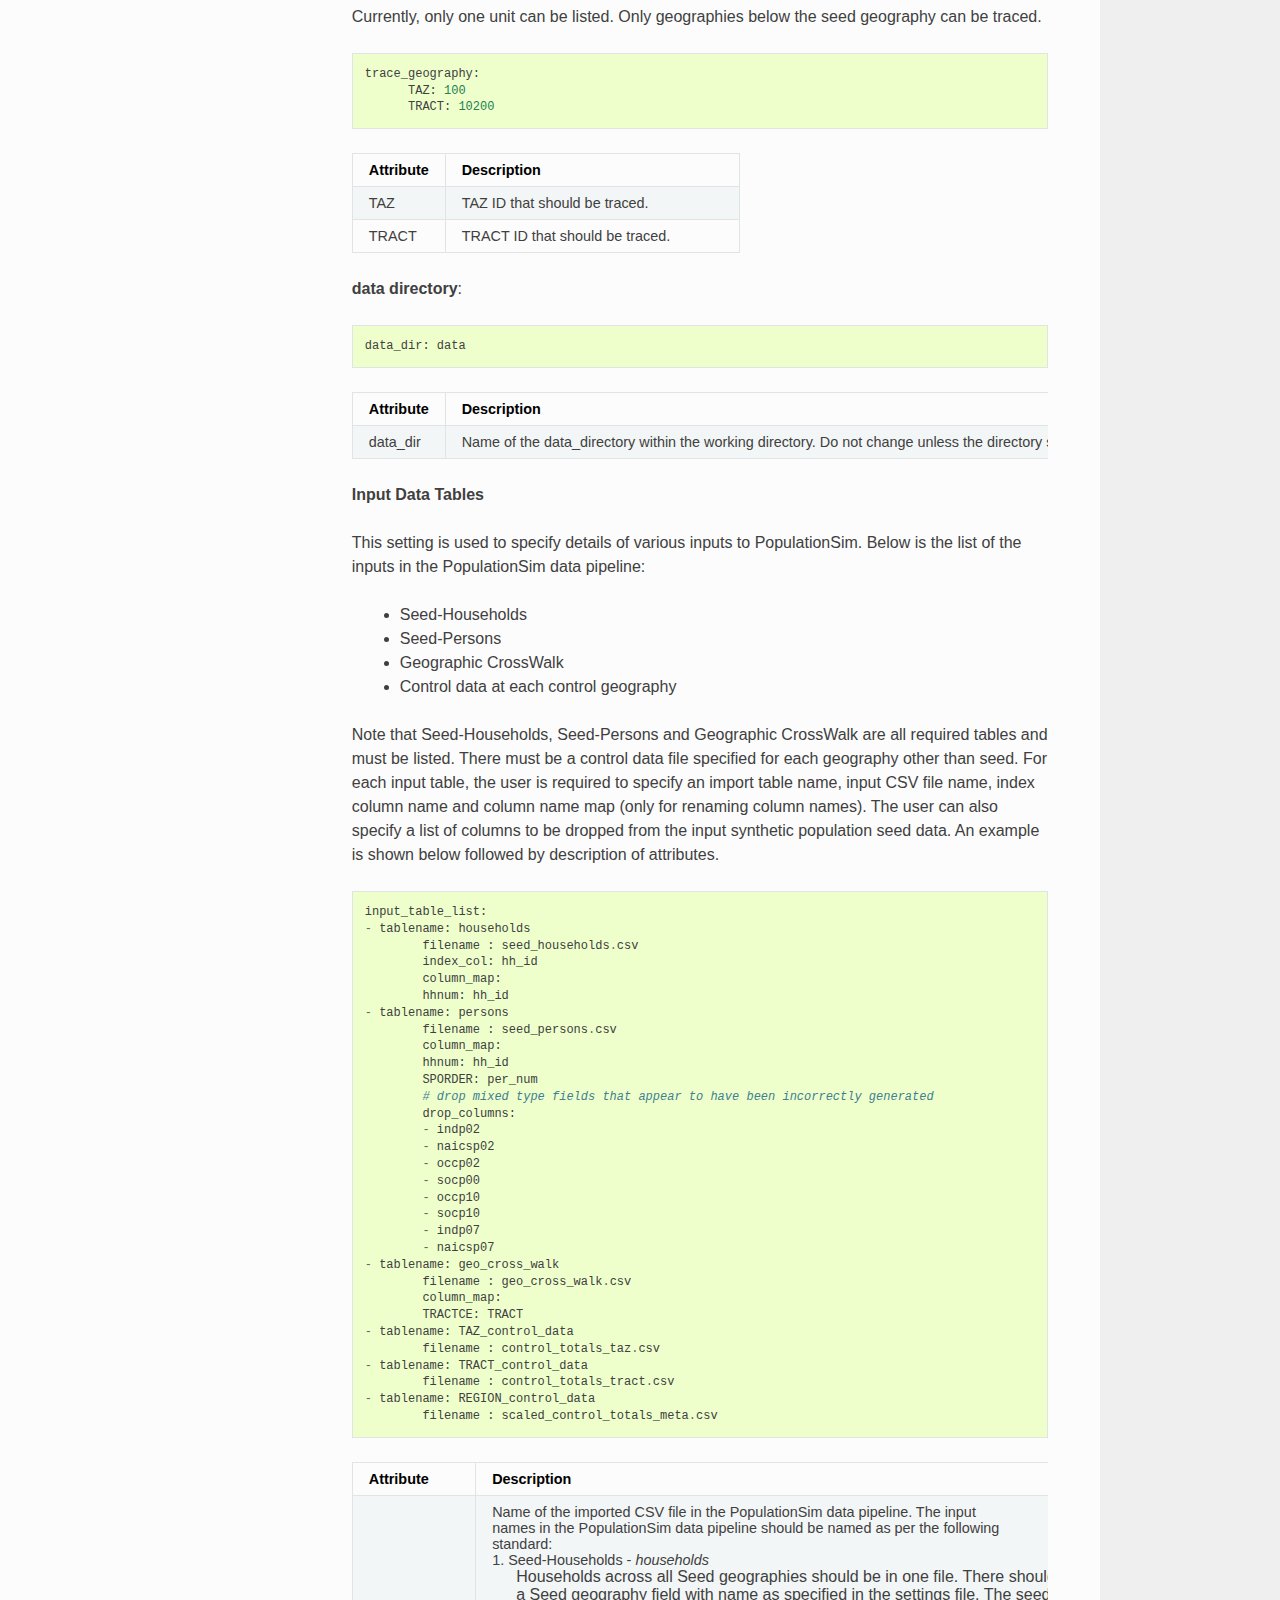
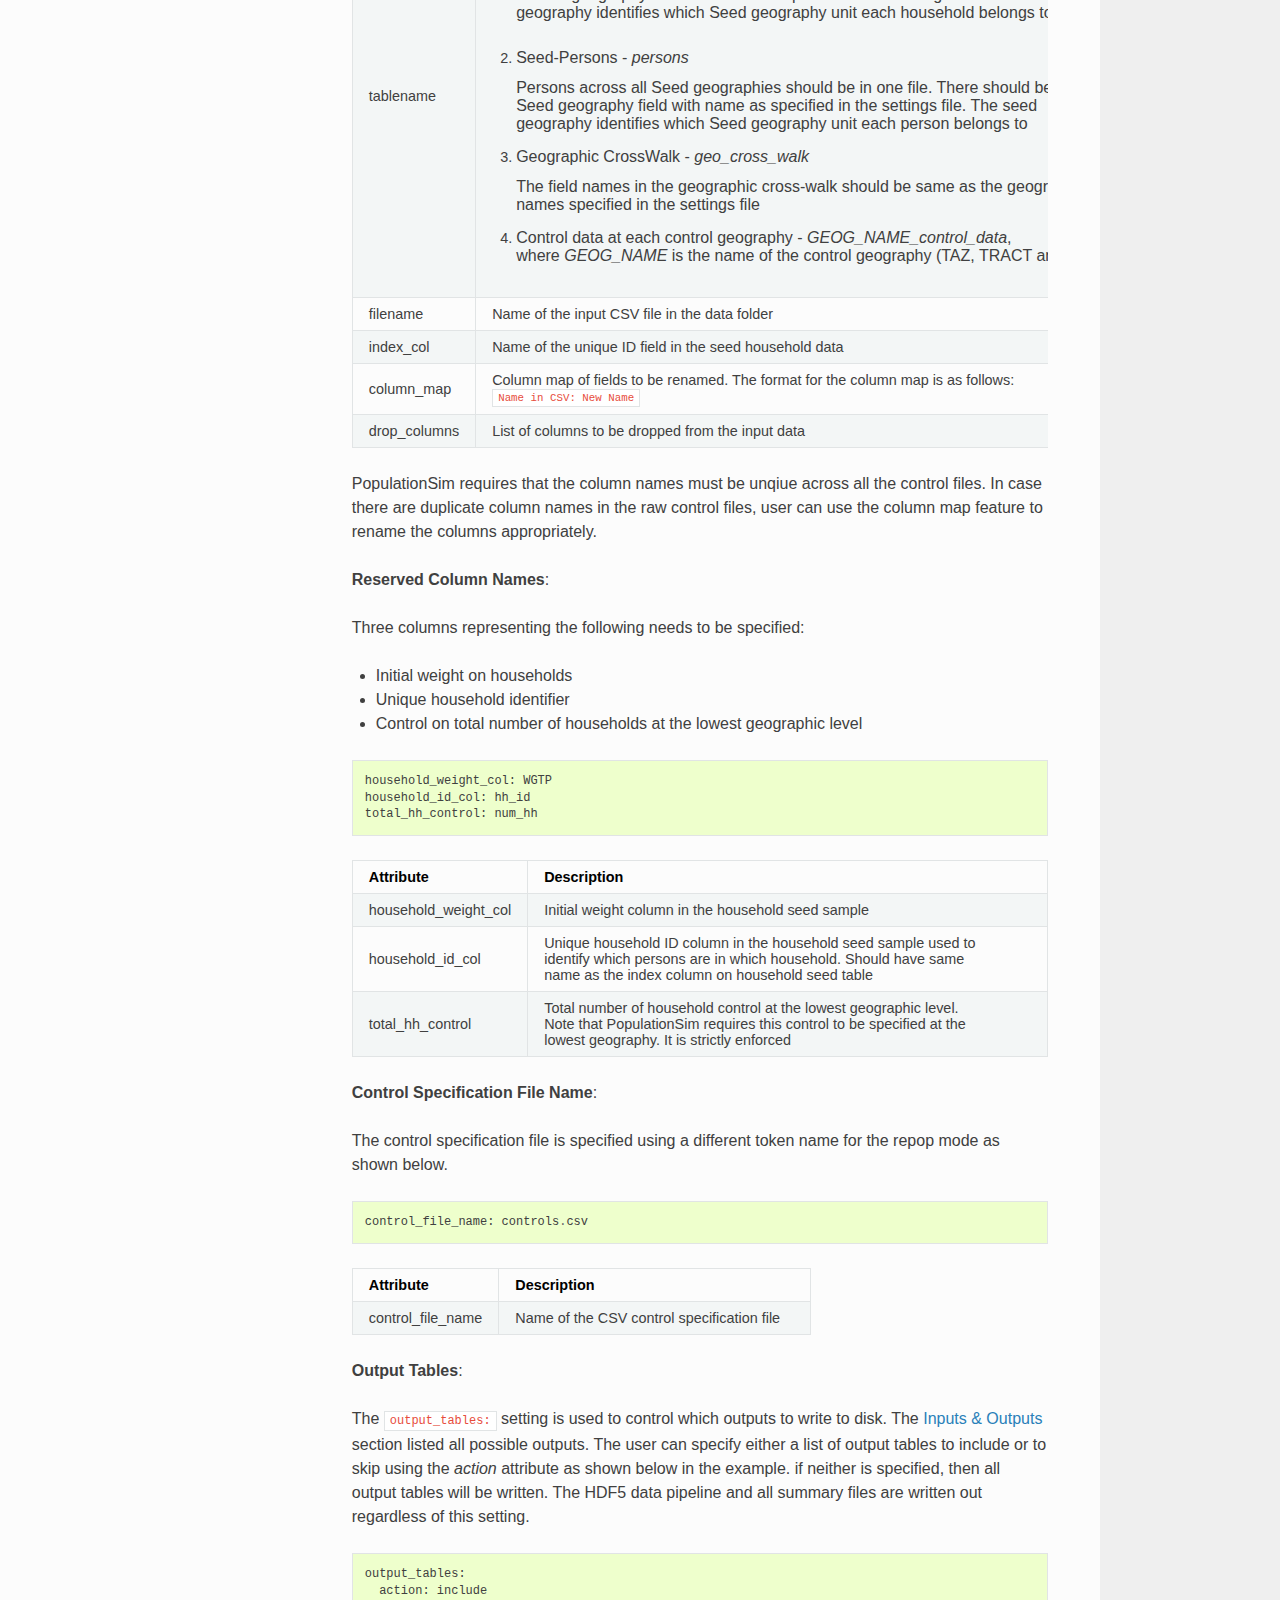
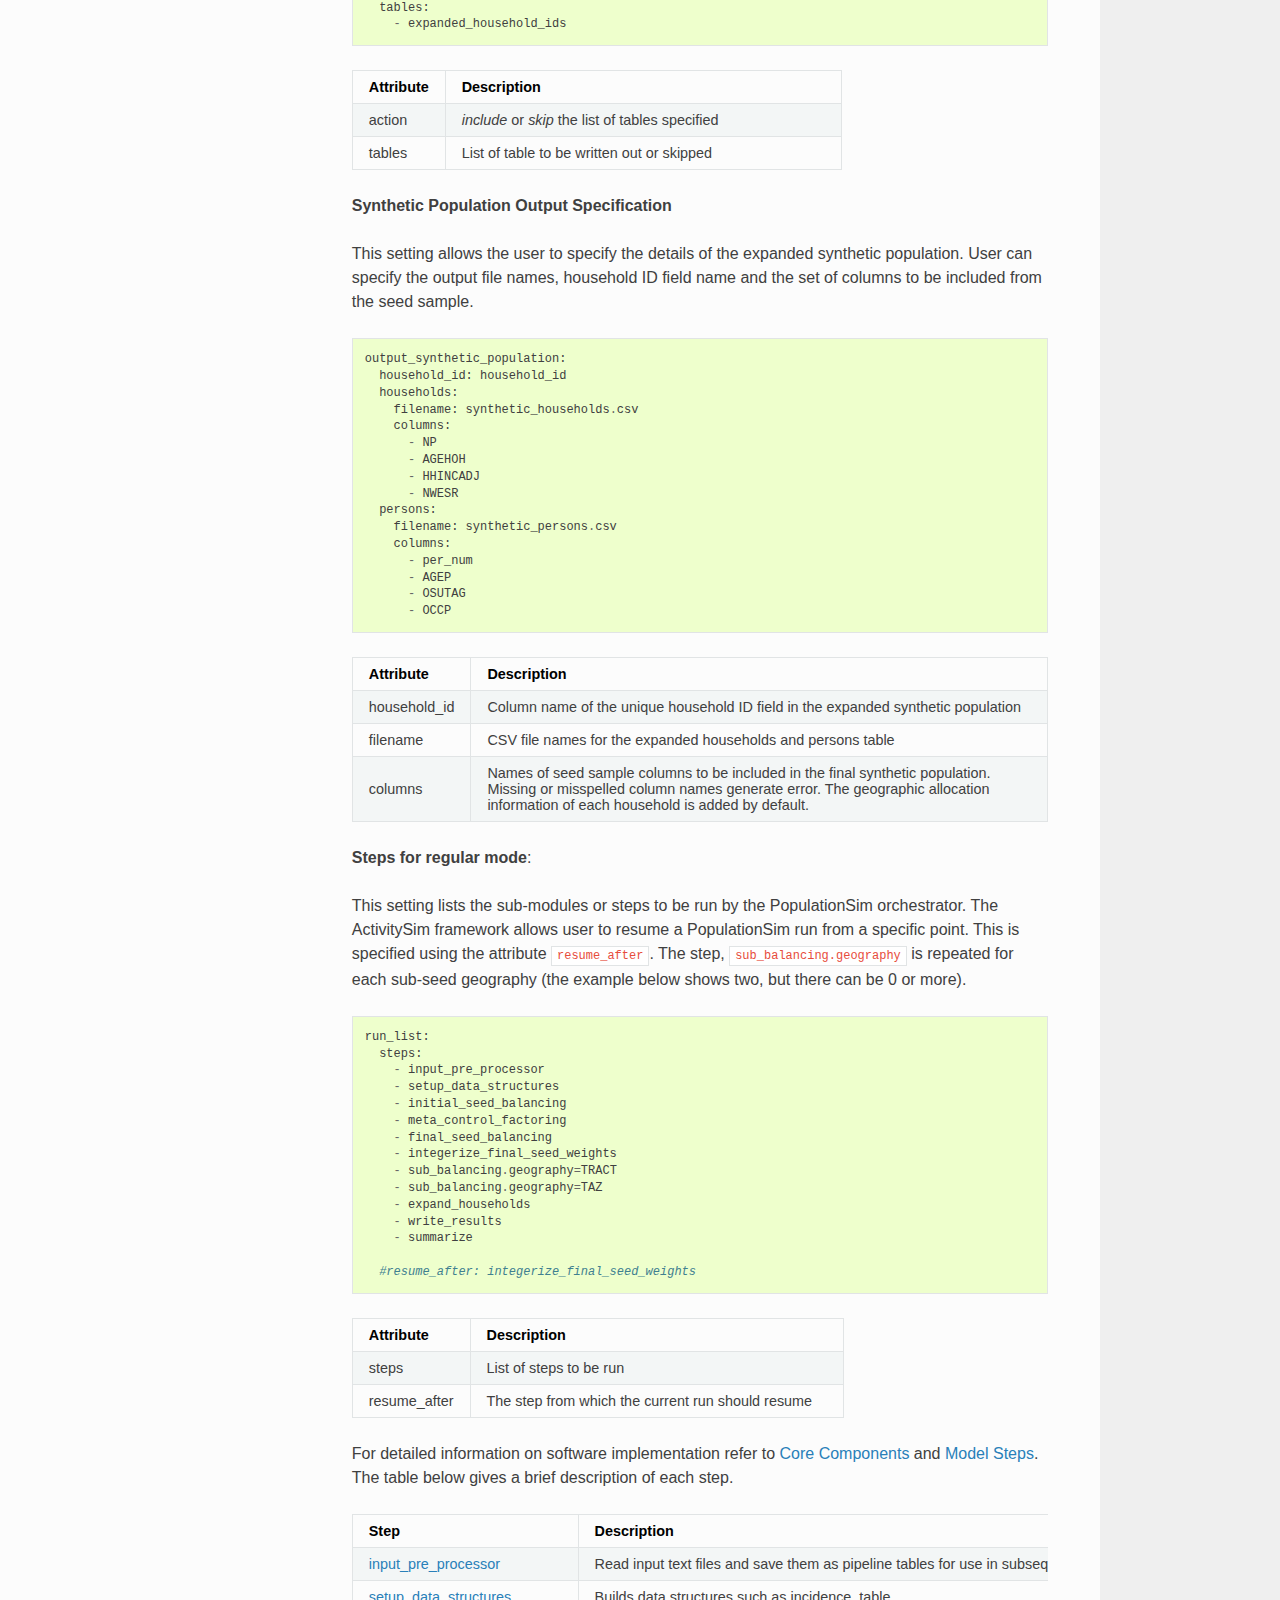
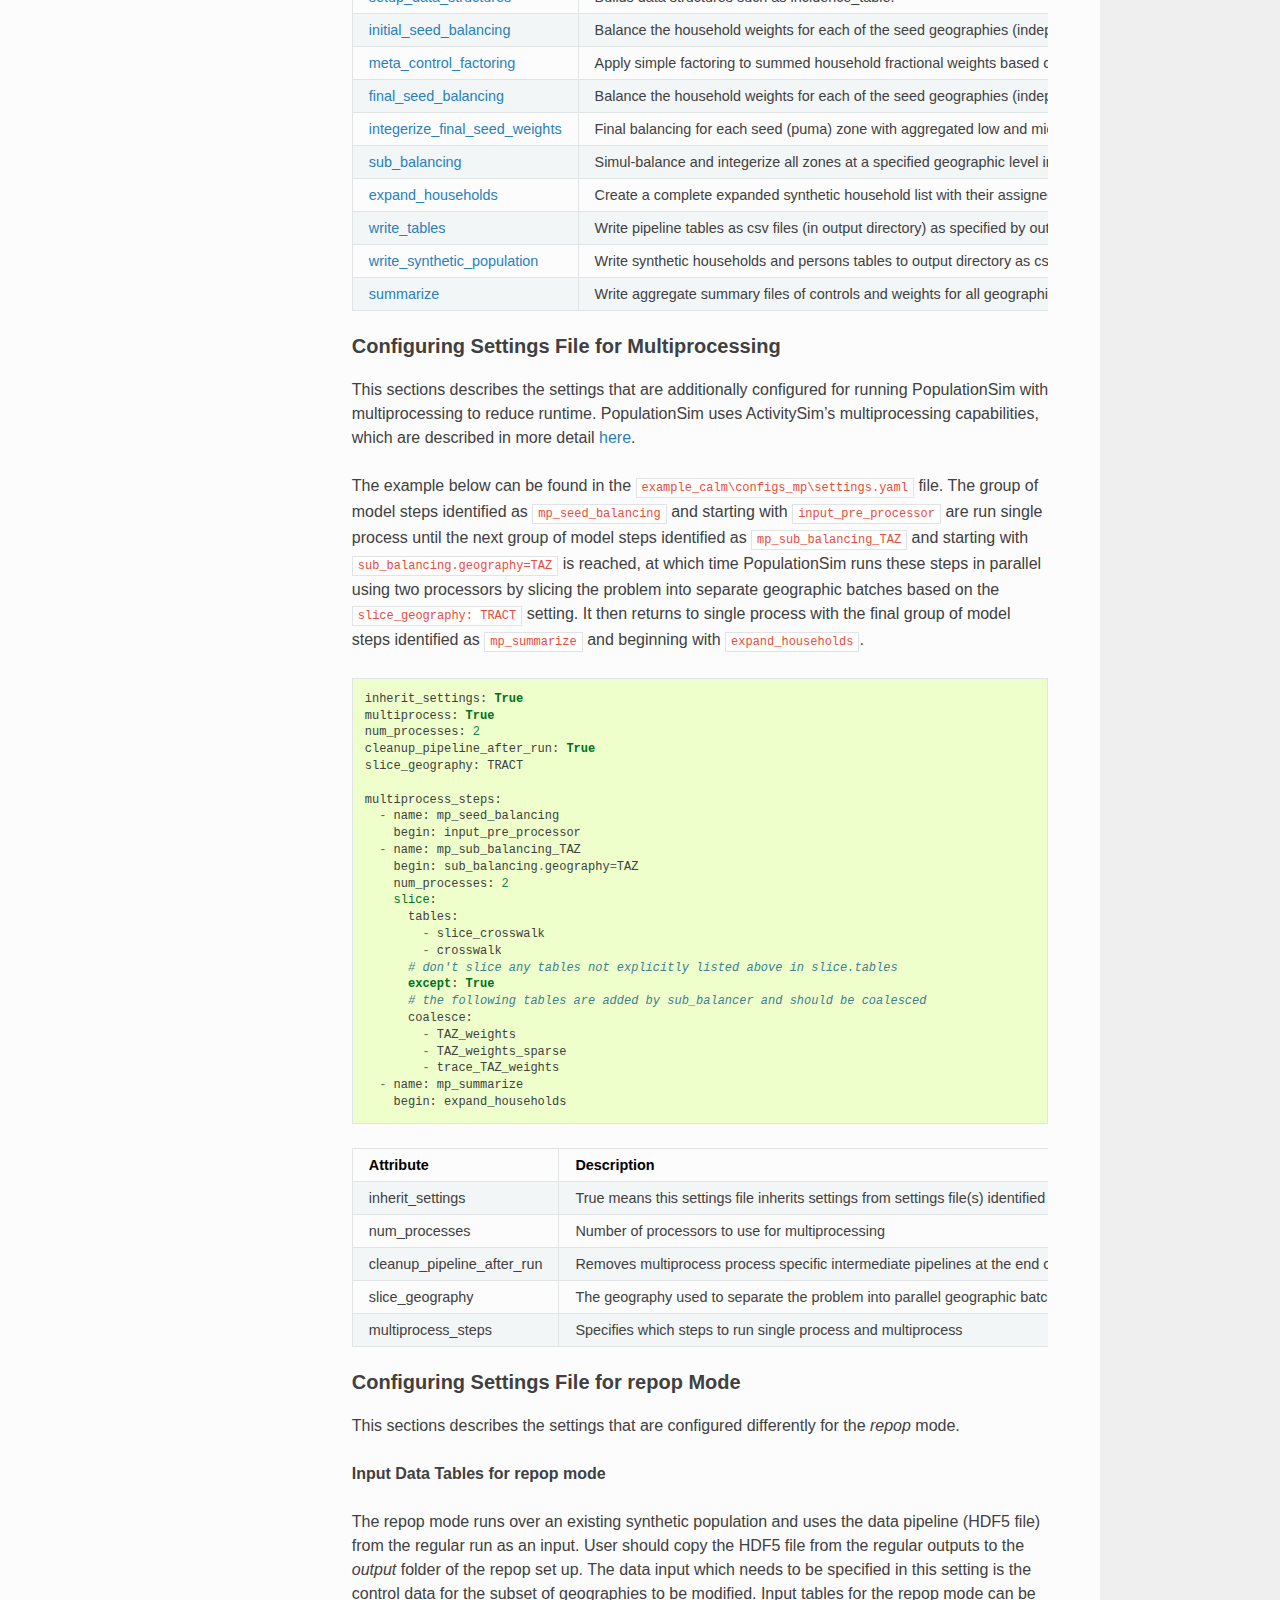
==== commit 1fb5f71f: "Deploy ActivitySim/populationsim to github.com/ActivitySim/populationsim.git:gh-pages" ====
--- a/application_configuration.html
+++ b/application_configuration.html
@@ -35,6 +35,7 @@
         <script src="_static/jquery.js"></script>
         <script src="_static/underscore.js"></script>
         <script src="_static/doctools.js"></script>
+        <script defer="defer" src="https://cdn.jsdelivr.net/npm/mathjax@3/es5/tex-mml-chtml.js"></script>
     
     <script type="text/javascript" src="_static/js/theme.js"></script>
 
@@ -111,6 +112,8 @@
 <li class="toctree-l3"><a class="reference internal" href="#configuring-settings-file-for-repop-mode">Configuring Settings File for repop Mode</a></li>
 <li class="toctree-l3"><a class="reference internal" href="#how-to-prepare-populationsim-inputs-for-survey-weighting">How to prepare PopulationSim inputs for survey weighting</a></li>
 <li class="toctree-l3"><a class="reference internal" href="#specifying-controls">Specifying Controls</a></li>
+<li class="toctree-l3"><a class="reference internal" href="#what-are-importance-weights">What are importance weights</a></li>
+<li class="toctree-l3"><a class="reference internal" href="#setting-importance-weights">Setting importance weights</a></li>
 </ul>
 </li>
 <li class="toctree-l2"><a class="reference internal" href="#error-handling-debugging">Error Handling &amp; Debugging</a></li>
@@ -1295,7 +1298,7 @@
 <dd class="field-odd"><p>seed_table is the seed table the control applies to and it can be <code class="docutils literal notranslate"><span class="pre">households</span></code> or <code class="docutils literal notranslate"><span class="pre">persons</span></code>.  If persons, then persons are aggregated to households using the count operator.</p>
 </dd>
 <dt class="field-even">importance</dt>
-<dd class="field-even"><p>importance is the importance weight for the control. A higher weight will cause PopulationSim to attempt to match the control at the possible expense of matching lower-weight controls.</p>
+<dd class="field-even"><p>importance is the importance weight for the control. A higher weight will cause PopulationSim to attempt to match the control at the possible expense of matching lower-weight controls. The importance weights are described in more detail in the <a class="reference internal" href="#importance"><span class="std std-ref">What are importance weights</span></a> and <a class="reference internal" href="#setting-importance"><span class="std std-ref">Setting importance weights</span></a> sections.</p>
 </dd>
 <dt class="field-odd">control_field</dt>
 <dd class="field-odd"><p>control_field is the field in the control data input files that this control applies to. Note that the control field names should be unique even if they are for different geographies.</p>
@@ -1312,6 +1315,30 @@
 </ul>
 </dd>
 </dl>
+</div>
+<div class="section" id="what-are-importance-weights">
+<span id="importance"></span><h3>What are importance weights<a class="headerlink" href="#what-are-importance-weights" title="Permalink to this headline">¶</a></h3>
+<p>PopulationSim uses the relative entropy maximization-based list balancing to match controls specified at various geographic levels. The relative entropy-based optimization ensures that the least amount of new information is introduced in finding a feasible solution. The base entropy is defined by the initial weights in the seed sample. The weights generated by the entropy maximization algorithm preserve the distribution of initial weights while matching the marginal controls. This ensures that the resulting weights are both uniform and preserves the distribution of the uncontrolled variables in the seed sample. A general relative entropy optimization problem is formulated as:</p>
+<p><span class="math notranslate nohighlight">\(\min\limits_{\rm x_{n}} \sum_{n}{x_{n}} ln\dfrac {x_{n}} {w_{n}}\)</span></p>
+<p>Where <span class="math notranslate nohighlight">\(x_{n}\)</span> are the resulting household level weights, <span class="math notranslate nohighlight">\(x_{n}\)</span> are the initial weights. The marginal controls are specified as:</p>
+<p><span class="math notranslate nohighlight">\(\sum_{n}{a_{in}*x_{n}} = A_{i}\)</span></p>
+<p>In PopulationSim, the hard marginal controls are relaxed by use of slack or relaxation factors in the constraints as shown below:</p>
+<p><span class="math notranslate nohighlight">\(\sum_{n}{a_{in}*x_{n}} = A_{i}*z_{i}\)</span></p>
+<p>Where, <span class="math notranslate nohighlight">\(z_{i}\)</span> are relaxation factors and <span class="math notranslate nohighlight">\(a_{in}\)</span> are incidence values that map household/person attribute to marginal controls. To ensure that marginal controls are not relaxed significantly, the relaxation factors are also included in the objective function with a penalty. With control relaxations, the relative entropy optimization problem is formulated as follows:</p>
+<p><span class="math notranslate nohighlight">\(\min\limits_{\rm x_{n}, z_{i}} \sum_{n}{x_{n}} ln\dfrac {x_{n}} {w_{n}} + \sum_{i}{u_{i}*(z_{i}ln{z_{i}})}\)</span></p>
+<p>Where, <span class="math notranslate nohighlight">\(u_{i}\)</span> are the penalties termed as importance factors or importance weights in PopulationSim.</p>
+<p><span class="math notranslate nohighlight">\(x_{n}\)</span> and <span class="math notranslate nohighlight">\(z_{i}\)</span>  are the parameters solved by the optimization while importance weights (<span class="math notranslate nohighlight">\(u_{i}\)</span>) are the hyperparameters that are exposed to the user and impact the optimization externally. The objective of the relative entropy optimization is to find a set of weights that are uniform and satisfy marginal controls. The importance weights allow the user to trade-off between these objectives. High importance weights (e.g., 1E10) on all controls result in a hard constrained optimization which gives a high preference to matching marginal controls. Low importance weights (e.g., &lt;50) results in an almost unconstrained problem. The user may also specify different importance weights for each marginal control. In this case, the controls with higher importance weights are given preference over the ones with low importance weights. Therefore, both absolute and relative value of the importance weights impacts the optimization problem and the solution.</p>
+</div>
+<div class="section" id="setting-importance-weights">
+<span id="setting-importance"></span><h3>Setting importance weights<a class="headerlink" href="#setting-importance-weights" title="Permalink to this headline">¶</a></h3>
+<p>Given the flexibility that importance weights offer to the user, they need to be tuned to get the desired optimality in the outputs for the given seed sample and marginal controls. The quality of the outputs is defined by a uniformity measure of the weights and goodness of fit across marginal controls. Here are general guidelines on setting importance weights:</p>
+<blockquote>
+<div><ul class="simple">
+<li><p>Start with a reasonable importance factor value across all controls (e.g., 1000 has typically worked well for multiple regions). This excludes the control on the total number of households which should be set to very high importance to ensure that the right number of households is generated for each zone.</p></li>
+<li><p>After achieving reasonable goodness of fit across controls, the importance weights can be increased/decreased to favor one control over the other, or all importance weights can be reduced to improve the uniformity of the weights. Which controls to favor depends on the type of application and the quality of the marginal data.</p></li>
+<li><p>The importance weights are generally updated in factors of 10. The user may need to run PopulationSim multiple times using various combinations of importance weights to reach the desired quality of outputs.</p></li>
+</ul>
+</div></blockquote>
 </div>
 </div>
 <div class="section" id="error-handling-debugging">
--- a/_static/css/theme.css
+++ b/_static/css/theme.css
@@ -1,4 +1,4 @@
-﻿*{-webkit-box-sizing:border-box;-moz-box-sizing:border-box;box-sizing:border-box}article,aside,details,figcaption,figure,footer,header,hgroup,nav,section{display:block}audio,canvas,video{display:inline-block;*display:inline;*zoom:1}audio:not([controls]){display:none}[hidden]{display:none}*{-webkit-box-sizing:border-box;-moz-box-sizing:border-box;box-sizing:border-box}html{font-size:100%;-webkit-text-size-adjust:100%;-ms-text-size-adjust:100%}body{margin:0}a:hover,a:active{outline:0}abbr[title]{border-bottom:1px dotted}b,strong{font-weight:bold}blockquote{margin:0}dfn{font-style:italic}ins{background:#ff9;color:#000;text-decoration:none}mark{background:#ff0;color:#000;font-style:italic;font-weight:bold}pre,code,.rst-content tt,.rst-content code,kbd,samp{font-family:monospace,serif;_font-family:"courier new",monospace;font-size:1em}pre{white-space:pre}q{quotes:none}q:before,q:after{content:"";content:none}small{font-size:85%}sub,sup{font-size:75%;line-height:0;position:relative;vertical-align:baseline}sup{top:-0.5em}sub{bottom:-0.25em}ul,ol,dl{margin:0;padding:0;list-style:none;list-style-image:none}li{list-style:none}dd{margin:0}img{border:0;-ms-interpolation-mode:bicubic;vertical-align:middle;max-width:100%}svg:not(:root){overflow:hidden}figure{margin:0}form{margin:0}fieldset{border:0;margin:0;padding:0}label{cursor:pointer}legend{border:0;*margin-left:-7px;padding:0;white-space:normal}button,input,select,textarea{font-size:100%;margin:0;vertical-align:baseline;*vertical-align:middle}button,input{line-height:normal}button,input[type="button"],input[type="reset"],input[type="submit"]{cursor:pointer;-webkit-appearance:button;*overflow:visible}button[disabled],input[disabled]{cursor:default}input[type="checkbox"],input[type="radio"]{box-sizing:border-box;padding:0;*width:13px;*height:13px}input[type="search"]{-webkit-appearance:textfield;-moz-box-sizing:content-box;-webkit-box-sizing:content-box;box-sizing:content-box}input[type="search"]::-webkit-search-decoration,input[type="search"]::-webkit-search-cancel-button{-webkit-appearance:none}button::-moz-focus-inner,input::-moz-focus-inner{border:0;padding:0}textarea{overflow:auto;vertical-align:top;resize:vertical}table{border-collapse:collapse;border-spacing:0}td{vertical-align:top}.chromeframe{margin:.2em 0;background:#ccc;color:#000;padding:.2em 0}.ir{display:block;border:0;text-indent:-999em;overflow:hidden;background-color:transparent;background-repeat:no-repeat;text-align:left;direction:ltr;*line-height:0}.ir br{display:none}.hidden{display:none !important;visibility:hidden}.visuallyhidden{border:0;clip:rect(0 0 0 0);height:1px;margin:-1px;overflow:hidden;padding:0;position:absolute;width:1px}.visuallyhidden.focusable:active,.visuallyhidden.focusable:focus{clip:auto;height:auto;margin:0;overflow:visible;position:static;width:auto}.invisible{visibility:hidden}.relative{position:relative}big,small{font-size:100%}@media print{html,body,section{background:none !important}*{box-shadow:none !important;text-shadow:none !important;filter:none !important;-ms-filter:none !important}a,a:visited{text-decoration:underline}.ir a:after,a[href^="javascript:"]:after,a[href^="#"]:after{content:""}pre,blockquote{page-break-inside:avoid}thead{display:table-header-group}tr,img{page-break-inside:avoid}img{max-width:100% !important}@page{margin:.5cm}p,h2,.rst-content .toctree-wrapper p.caption,h3{orphans:3;widows:3}h2,.rst-content .toctree-wrapper p.caption,h3{page-break-after:avoid}}.fa:before,.wy-menu-vertical li span.toctree-expand:before,.wy-menu-vertical li.on a span.toctree-expand:before,.wy-menu-vertical li.current>a span.toctree-expand:before,.rst-content .admonition-title:before,.rst-content h1 .headerlink:before,.rst-content h2 .headerlink:before,.rst-content h3 .headerlink:before,.rst-content h4 .headerlink:before,.rst-content h5 .headerlink:before,.rst-content h6 .headerlink:before,.rst-content dl dt .headerlink:before,.rst-content p.caption .headerlink:before,.rst-content table>caption .headerlink:before,.rst-content tt.download span:first-child:before,.rst-content code.download span:first-child:before,.icon:before,.wy-dropdown .caret:before,.wy-inline-validate.wy-inline-validate-success .wy-input-context:before,.wy-inline-validate.wy-inline-validate-danger .wy-input-context:before,.wy-inline-validate.wy-inline-validate-warning .wy-input-context:before,.wy-inline-validate.wy-inline-validate-info .wy-input-context:before,.wy-alert,.rst-content .note,.rst-content .attention,.rst-content .caution,.rst-content .danger,.rst-content .error,.rst-content .hint,.rst-content .important,.rst-content .tip,.rst-content .warning,.rst-content .seealso,.rst-content .admonition-todo,.rst-content .admonition,.btn,input[type="text"],input[type="password"],input[type="email"],input[type="url"],input[type="date"],input[type="month"],input[type="time"],input[type="datetime"],input[type="datetime-local"],input[type="week"],input[type="number"],input[type="search"],input[type="tel"],input[type="color"],select,textarea,.wy-menu-vertical li.on a,.wy-menu-vertical li.current>a,.wy-side-nav-search>a,.wy-side-nav-search .wy-dropdown>a,.wy-nav-top a{-webkit-font-smoothing:antialiased}.clearfix{*zoom:1}.clearfix:before,.clearfix:after{display:table;content:""}.clearfix:after{clear:both}/*!
+html{box-sizing:border-box}*,:after,:before{box-sizing:inherit}article,aside,details,figcaption,figure,footer,header,hgroup,nav,section{display:block}audio,canvas,video{display:inline-block;*display:inline;*zoom:1}[hidden],audio:not([controls]){display:none}*{-webkit-box-sizing:border-box;-moz-box-sizing:border-box;box-sizing:border-box}html{font-size:100%;-webkit-text-size-adjust:100%;-ms-text-size-adjust:100%}body{margin:0}a:active,a:hover{outline:0}abbr[title]{border-bottom:1px dotted}b,strong{font-weight:700}blockquote{margin:0}dfn{font-style:italic}ins{background:#ff9;text-decoration:none}ins,mark{color:#000}mark{background:#ff0;font-style:italic;font-weight:700}.rst-content code,.rst-content tt,code,kbd,pre,samp{font-family:monospace,serif;_font-family:courier new,monospace;font-size:1em}pre{white-space:pre}q{quotes:none}q:after,q:before{content:"";content:none}small{font-size:85%}sub,sup{font-size:75%;line-height:0;position:relative;vertical-align:baseline}sup{top:-.5em}sub{bottom:-.25em}dl,ol,ul{margin:0;padding:0;list-style:none;list-style-image:none}li{list-style:none}dd{margin:0}img{border:0;-ms-interpolation-mode:bicubic;vertical-align:middle;max-width:100%}svg:not(:root){overflow:hidden}figure,form{margin:0}label{cursor:pointer}button,input,select,textarea{font-size:100%;margin:0;vertical-align:baseline;*vertical-align:middle}button,input{line-height:normal}button,input[type=button],input[type=reset],input[type=submit]{cursor:pointer;-webkit-appearance:button;*overflow:visible}button[disabled],input[disabled]{cursor:default}input[type=search]{-webkit-appearance:textfield;-moz-box-sizing:content-box;-webkit-box-sizing:content-box;box-sizing:content-box}textarea{resize:vertical}table{border-collapse:collapse;border-spacing:0}td{vertical-align:top}.chromeframe{margin:.2em 0;background:#ccc;color:#000;padding:.2em 0}.ir{display:block;border:0;text-indent:-999em;overflow:hidden;background-color:transparent;background-repeat:no-repeat;text-align:left;direction:ltr;*line-height:0}.ir br{display:none}.hidden{display:none!important;visibility:hidden}.visuallyhidden{border:0;clip:rect(0 0 0 0);height:1px;margin:-1px;overflow:hidden;padding:0;position:absolute;width:1px}.visuallyhidden.focusable:active,.visuallyhidden.focusable:focus{clip:auto;height:auto;margin:0;overflow:visible;position:static;width:auto}.invisible{visibility:hidden}.relative{position:relative}big,small{font-size:100%}@media print{body,html,section{background:none!important}*{box-shadow:none!important;text-shadow:none!important;filter:none!important;-ms-filter:none!important}a,a:visited{text-decoration:underline}.ir a:after,a[href^="#"]:after,a[href^="javascript:"]:after{content:""}blockquote,pre{page-break-inside:avoid}thead{display:table-header-group}img,tr{page-break-inside:avoid}img{max-width:100%!important}@page{margin:.5cm}.rst-content .toctree-wrapper>p.caption,h2,h3,p{orphans:3;widows:3}.rst-content .toctree-wrapper>p.caption,h2,h3{page-break-after:avoid}}.btn,.fa:before,.icon:before,.rst-content .admonition,.rst-content .admonition-title:before,.rst-content .admonition-todo,.rst-content .attention,.rst-content .caution,.rst-content .code-block-caption .headerlink:before,.rst-content .danger,.rst-content .error,.rst-content .hint,.rst-content .important,.rst-content .note,.rst-content .seealso,.rst-content .tip,.rst-content .warning,.rst-content code.download span:first-child:before,.rst-content dl dt .headerlink:before,.rst-content h1 .headerlink:before,.rst-content h2 .headerlink:before,.rst-content h3 .headerlink:before,.rst-content h4 .headerlink:before,.rst-content h5 .headerlink:before,.rst-content h6 .headerlink:before,.rst-content p.caption .headerlink:before,.rst-content table>caption .headerlink:before,.rst-content tt.download span:first-child:before,.wy-alert,.wy-dropdown .caret:before,.wy-inline-validate.wy-inline-validate-danger .wy-input-context:before,.wy-inline-validate.wy-inline-validate-info .wy-input-context:before,.wy-inline-validate.wy-inline-validate-success .wy-input-context:before,.wy-inline-validate.wy-inline-validate-warning .wy-input-context:before,.wy-menu-vertical li.current>a,.wy-menu-vertical li.current>a span.toctree-expand:before,.wy-menu-vertical li.on a,.wy-menu-vertical li.on a span.toctree-expand:before,.wy-menu-vertical li span.toctree-expand:before,.wy-nav-top a,.wy-side-nav-search .wy-dropdown>a,.wy-side-nav-search>a,input[type=color],input[type=date],input[type=datetime-local],input[type=datetime],input[type=email],input[type=month],input[type=number],input[type=password],input[type=search],input[type=tel],input[type=text],input[type=time],input[type=url],input[type=week],select,textarea{-webkit-font-smoothing:antialiased}.clearfix{*zoom:1}.clearfix:after,.clearfix:before{display:table;content:""}.clearfix:after{clear:both}/*!
  *  Font Awesome 4.7.0 by @davegandy - http://fontawesome.io - @fontawesome
  *  License - http://fontawesome.io/license (Font: SIL OFL 1.1, CSS: MIT License)
- */@font-face{font-family:'FontAwesome';src:url("../fonts/fontawesome-webfont.eot?v=4.7.0");src:url("../fonts/fontawesome-webfont.eot?#iefix&v=4.7.0") format("embedded-opentype"),url("../fonts/fontawesome-webfont.woff2?v=4.7.0") format("woff2"),url("../fonts/fontawesome-webfont.woff?v=4.7.0") format("woff"),url("../fonts/fontawesome-webfont.ttf?v=4.7.0") format("truetype"),url("../fonts/fontawesome-webfont.svg?v=4.7.0#fontawesomeregular") format("svg");font-weight:normal;font-style:normal}.fa,.wy-menu-vertical li span.toctree-expand,.wy-menu-vertical li.on a span.toctree-expand,.wy-menu-vertical li.current>a span.toctree-expand,.rst-content .admonition-title,.rst-content h1 .headerlink,.rst-content h2 .headerlink,.rst-content h3 .headerlink,.rst-content h4 .headerlink,.rst-content h5 .headerlink,.rst-content h6 .headerlink,.rst-content dl dt .headerlink,.rst-content p.caption .headerlink,.rst-content table>caption .headerlink,.rst-content tt.download span:first-child,.rst-content code.download span:first-child,.icon{display:inline-block;font:normal normal normal 14px/1 FontAwesome;font-size:inherit;text-rendering:auto;-webkit-font-smoothing:antialiased;-moz-osx-font-smoothing:grayscale}.fa-lg{font-size:1.3333333333em;line-height:.75em;vertical-align:-15%}.fa-2x{font-size:2em}.fa-3x{font-size:3em}.fa-4x{font-size:4em}.fa-5x{font-size:5em}.fa-fw{width:1.2857142857em;text-align:center}.fa-ul{padding-left:0;margin-left:2.1428571429em;list-style-type:none}.fa-ul>li{position:relative}.fa-li{position:absolute;left:-2.1428571429em;width:2.1428571429em;top:.1428571429em;text-align:center}.fa-li.fa-lg{left:-1.8571428571em}.fa-border{padding:.2em .25em .15em;border:solid 0.08em #eee;border-radius:.1em}.fa-pull-left{float:left}.fa-pull-right{float:right}.fa.fa-pull-left,.wy-menu-vertical li span.fa-pull-left.toctree-expand,.wy-menu-vertical li.on a span.fa-pull-left.toctree-expand,.wy-menu-vertical li.current>a span.fa-pull-left.toctree-expand,.rst-content .fa-pull-left.admonition-title,.rst-content h1 .fa-pull-left.headerlink,.rst-content h2 .fa-pull-left.headerlink,.rst-content h3 .fa-pull-left.headerlink,.rst-content h4 .fa-pull-left.headerlink,.rst-content h5 .fa-pull-left.headerlink,.rst-content h6 .fa-pull-left.headerlink,.rst-content dl dt .fa-pull-left.headerlink,.rst-content p.caption .fa-pull-left.headerlink,.rst-content table>caption .fa-pull-left.headerlink,.rst-content tt.download span.fa-pull-left:first-child,.rst-content code.download span.fa-pull-left:first-child,.fa-pull-left.icon{margin-right:.3em}.fa.fa-pull-right,.wy-menu-vertical li span.fa-pull-right.toctree-expand,.wy-menu-vertical li.on a span.fa-pull-right.toctree-expand,.wy-menu-vertical li.current>a span.fa-pull-right.toctree-expand,.rst-content .fa-pull-right.admonition-title,.rst-content h1 .fa-pull-right.headerlink,.rst-content h2 .fa-pull-right.headerlink,.rst-content h3 .fa-pull-right.headerlink,.rst-content h4 .fa-pull-right.headerlink,.rst-content h5 .fa-pull-right.headerlink,.rst-content h6 .fa-pull-right.headerlink,.rst-content dl dt .fa-pull-right.headerlink,.rst-content p.caption .fa-pull-right.headerlink,.rst-content table>caption .fa-pull-right.headerlink,.rst-content tt.download span.fa-pull-right:first-child,.rst-content code.download span.fa-pull-right:first-child,.fa-pull-right.icon{margin-left:.3em}.pull-right{float:right}.pull-left{float:left}.fa.pull-left,.wy-menu-vertical li span.pull-left.toctree-expand,.wy-menu-vertical li.on a span.pull-left.toctree-expand,.wy-menu-vertical li.current>a span.pull-left.toctree-expand,.rst-content .pull-left.admonition-title,.rst-content h1 .pull-left.headerlink,.rst-content h2 .pull-left.headerlink,.rst-content h3 .pull-left.headerlink,.rst-content h4 .pull-left.headerlink,.rst-content h5 .pull-left.headerlink,.rst-content h6 .pull-left.headerlink,.rst-content dl dt .pull-left.headerlink,.rst-content p.caption .pull-left.headerlink,.rst-content table>caption .pull-left.headerlink,.rst-content tt.download span.pull-left:first-child,.rst-content code.download span.pull-left:first-child,.pull-left.icon{margin-right:.3em}.fa.pull-right,.wy-menu-vertical li span.pull-right.toctree-expand,.wy-menu-vertical li.on a span.pull-right.toctree-expand,.wy-menu-vertical li.current>a span.pull-right.toctree-expand,.rst-content .pull-right.admonition-title,.rst-content h1 .pull-right.headerlink,.rst-content h2 .pull-right.headerlink,.rst-content h3 .pull-right.headerlink,.rst-content h4 .pull-right.headerlink,.rst-content h5 .pull-right.headerlink,.rst-content h6 .pull-right.headerlink,.rst-content dl dt .pull-right.headerlink,.rst-content p.caption .pull-right.headerlink,.rst-content table>caption .pull-right.headerlink,.rst-content tt.download span.pull-right:first-child,.rst-content code.download span.pull-right:first-child,.pull-right.icon{margin-left:.3em}.fa-spin{-webkit-animation:fa-spin 2s infinite linear;animation:fa-spin 2s infinite linear}.fa-pulse{-webkit-animation:fa-spin 1s infinite steps(8);animation:fa-spin 1s infinite steps(8)}@-webkit-keyframes fa-spin{0%{-webkit-transform:rotate(0deg);transform:rotate(0deg)}100%{-webkit-transform:rotate(359deg);transform:rotate(359deg)}}@keyframes fa-spin{0%{-webkit-transform:rotate(0deg);transform:rotate(0deg)}100%{-webkit-transform:rotate(359deg);transform:rotate(359deg)}}.fa-rotate-90{-ms-filter:"progid:DXImageTransform.Microsoft.BasicImage(rotation=1)";-webkit-transform:rotate(90deg);-ms-transform:rotate(90deg);transform:rotate(90deg)}.fa-rotate-180{-ms-filter:"progid:DXImageTransform.Microsoft.BasicImage(rotation=2)";-webkit-transform:rotate(180deg);-ms-transform:rotate(180deg);transform:rotate(180deg)}.fa-rotate-270{-ms-filter:"progid:DXImageTransform.Microsoft.BasicImage(rotation=3)";-webkit-transform:rotate(270deg);-ms-transform:rotate(270deg);transform:rotate(270deg)}.fa-flip-horizontal{-ms-filter:"progid:DXImageTransform.Microsoft.BasicImage(rotation=0, mirror=1)";-webkit-transform:scale(-1, 1);-ms-transform:scale(-1, 1);transform:scale(-1, 1)}.fa-flip-vertical{-ms-filter:"progid:DXImageTransform.Microsoft.BasicImage(rotation=2, mirror=1)";-webkit-transform:scale(1, -1);-ms-transform:scale(1, -1);transform:scale(1, -1)}:root .fa-rotate-90,:root .fa-rotate-180,:root .fa-rotate-270,:root .fa-flip-horizontal,:root .fa-flip-vertical{filter:none}.fa-stack{position:relative;display:inline-block;width:2em;height:2em;line-height:2em;vertical-align:middle}.fa-stack-1x,.fa-stack-2x{position:absolute;left:0;width:100%;text-align:center}.fa-stack-1x{line-height:inherit}.fa-stack-2x{font-size:2em}.fa-inverse{color:#fff}.fa-glass:before{content:""}.fa-music:before{content:""}.fa-search:before,.icon-search:before{content:""}.fa-envelope-o:before{content:""}.fa-heart:before{content:""}.fa-star:before{content:""}.fa-star-o:before{content:""}.fa-user:before{content:""}.fa-film:before{content:""}.fa-th-large:before{content:""}.fa-th:before{content:""}.fa-th-list:before{content:""}.fa-check:before{content:""}.fa-remove:before,.fa-close:before,.fa-times:before{content:""}.fa-search-plus:before{content:""}.fa-search-minus:before{content:""}.fa-power-off:before{content:""}.fa-signal:before{content:""}.fa-gear:before,.fa-cog:before{content:""}.fa-trash-o:before{content:""}.fa-home:before,.icon-home:before{content:""}.fa-file-o:before{content:""}.fa-clock-o:before{content:""}.fa-road:before{content:""}.fa-download:before,.rst-content tt.download span:first-child:before,.rst-content code.download span:first-child:before{content:""}.fa-arrow-circle-o-down:before{content:""}.fa-arrow-circle-o-up:before{content:""}.fa-inbox:before{content:""}.fa-play-circle-o:before{content:""}.fa-rotate-right:before,.fa-repeat:before{content:""}.fa-refresh:before{content:""}.fa-list-alt:before{content:""}.fa-lock:before{content:""}.fa-flag:before{content:""}.fa-headphones:before{content:""}.fa-volume-off:before{content:""}.fa-volume-down:before{content:""}.fa-volume-up:before{content:""}.fa-qrcode:before{content:""}.fa-barcode:before{content:""}.fa-tag:before{content:""}.fa-tags:before{content:""}.fa-book:before,.icon-book:before{content:""}.fa-bookmark:before{content:""}.fa-print:before{content:""}.fa-camera:before{content:""}.fa-font:before{content:""}.fa-bold:before{content:""}.fa-italic:before{content:""}.fa-text-height:before{content:""}.fa-text-width:before{content:""}.fa-align-left:before{content:""}.fa-align-center:before{content:""}.fa-align-right:before{content:""}.fa-align-justify:before{content:""}.fa-list:before{content:""}.fa-dedent:before,.fa-outdent:before{content:""}.fa-indent:before{content:""}.fa-video-camera:before{content:""}.fa-photo:before,.fa-image:before,.fa-picture-o:before{content:""}.fa-pencil:before{content:""}.fa-map-marker:before{content:""}.fa-adjust:before{content:""}.fa-tint:before{content:""}.fa-edit:before,.fa-pencil-square-o:before{content:""}.fa-share-square-o:before{content:""}.fa-check-square-o:before{content:""}.fa-arrows:before{content:""}.fa-step-backward:before{content:""}.fa-fast-backward:before{content:""}.fa-backward:before{content:""}.fa-play:before{content:""}.fa-pause:before{content:""}.fa-stop:before{content:""}.fa-forward:before{content:""}.fa-fast-forward:before{content:""}.fa-step-forward:before{content:""}.fa-eject:before{content:""}.fa-chevron-left:before{content:""}.fa-chevron-right:before{content:""}.fa-plus-circle:before{content:""}.fa-minus-circle:before{content:""}.fa-times-circle:before,.wy-inline-validate.wy-inline-validate-danger .wy-input-context:before{content:""}.fa-check-circle:before,.wy-inline-validate.wy-inline-validate-success .wy-input-context:before{content:""}.fa-question-circle:before{content:""}.fa-info-circle:before{content:""}.fa-crosshairs:before{content:""}.fa-times-circle-o:before{content:""}.fa-check-circle-o:before{content:""}.fa-ban:before{content:""}.fa-arrow-left:before{content:""}.fa-arrow-right:before{content:""}.fa-arrow-up:before{content:""}.fa-arrow-down:before{content:""}.fa-mail-forward:before,.fa-share:before{content:""}.fa-expand:before{content:""}.fa-compress:before{content:""}.fa-plus:before{content:""}.fa-minus:before{content:""}.fa-asterisk:before{content:""}.fa-exclamation-circle:before,.wy-inline-validate.wy-inline-validate-warning .wy-input-context:before,.wy-inline-validate.wy-inline-validate-info .wy-input-context:before,.rst-content .admonition-title:before{content:""}.fa-gift:before{content:""}.fa-leaf:before{content:""}.fa-fire:before,.icon-fire:before{content:""}.fa-eye:before{content:""}.fa-eye-slash:before{content:""}.fa-warning:before,.fa-exclamation-triangle:before{content:""}.fa-plane:before{content:""}.fa-calendar:before{content:""}.fa-random:before{content:""}.fa-comment:before{content:""}.fa-magnet:before{content:""}.fa-chevron-up:before{content:""}.fa-chevron-down:before{content:""}.fa-retweet:before{content:""}.fa-shopping-cart:before{content:""}.fa-folder:before{content:""}.fa-folder-open:before{content:""}.fa-arrows-v:before{content:""}.fa-arrows-h:before{content:""}.fa-bar-chart-o:before,.fa-bar-chart:before{content:""}.fa-twitter-square:before{content:""}.fa-facebook-square:before{content:""}.fa-camera-retro:before{content:""}.fa-key:before{content:""}.fa-gears:before,.fa-cogs:before{content:""}.fa-comments:before{content:""}.fa-thumbs-o-up:before{content:""}.fa-thumbs-o-down:before{content:""}.fa-star-half:before{content:""}.fa-heart-o:before{content:""}.fa-sign-out:before{content:""}.fa-linkedin-square:before{content:""}.fa-thumb-tack:before{content:""}.fa-external-link:before{content:""}.fa-sign-in:before{content:""}.fa-trophy:before{content:""}.fa-github-square:before{content:""}.fa-upload:before{content:""}.fa-lemon-o:before{content:""}.fa-phone:before{content:""}.fa-square-o:before{content:""}.fa-bookmark-o:before{content:""}.fa-phone-square:before{content:""}.fa-twitter:before{content:""}.fa-facebook-f:before,.fa-facebook:before{content:""}.fa-github:before,.icon-github:before{content:""}.fa-unlock:before{content:""}.fa-credit-card:before{content:""}.fa-feed:before,.fa-rss:before{content:""}.fa-hdd-o:before{content:""}.fa-bullhorn:before{content:""}.fa-bell:before{content:""}.fa-certificate:before{content:""}.fa-hand-o-right:before{content:""}.fa-hand-o-left:before{content:""}.fa-hand-o-up:before{content:""}.fa-hand-o-down:before{content:""}.fa-arrow-circle-left:before,.icon-circle-arrow-left:before{content:""}.fa-arrow-circle-right:before,.icon-circle-arrow-right:before{content:""}.fa-arrow-circle-up:before{content:""}.fa-arrow-circle-down:before{content:""}.fa-globe:before{content:""}.fa-wrench:before{content:""}.fa-tasks:before{content:""}.fa-filter:before{content:""}.fa-briefcase:before{content:""}.fa-arrows-alt:before{content:""}.fa-group:before,.fa-users:before{content:""}.fa-chain:before,.fa-link:before,.icon-link:before{content:""}.fa-cloud:before{content:""}.fa-flask:before{content:""}.fa-cut:before,.fa-scissors:before{content:""}.fa-copy:before,.fa-files-o:before{content:""}.fa-paperclip:before{content:""}.fa-save:before,.fa-floppy-o:before{content:""}.fa-square:before{content:""}.fa-navicon:before,.fa-reorder:before,.fa-bars:before{content:""}.fa-list-ul:before{content:""}.fa-list-ol:before{content:""}.fa-strikethrough:before{content:""}.fa-underline:before{content:""}.fa-table:before{content:""}.fa-magic:before{content:""}.fa-truck:before{content:""}.fa-pinterest:before{content:""}.fa-pinterest-square:before{content:""}.fa-google-plus-square:before{content:""}.fa-google-plus:before{content:""}.fa-money:before{content:""}.fa-caret-down:before,.wy-dropdown .caret:before,.icon-caret-down:before{content:""}.fa-caret-up:before{content:""}.fa-caret-left:before{content:""}.fa-caret-right:before{content:""}.fa-columns:before{content:""}.fa-unsorted:before,.fa-sort:before{content:""}.fa-sort-down:before,.fa-sort-desc:before{content:""}.fa-sort-up:before,.fa-sort-asc:before{content:""}.fa-envelope:before{content:""}.fa-linkedin:before{content:""}.fa-rotate-left:before,.fa-undo:before{content:""}.fa-legal:before,.fa-gavel:before{content:""}.fa-dashboard:before,.fa-tachometer:before{content:""}.fa-comment-o:before{content:""}.fa-comments-o:before{content:""}.fa-flash:before,.fa-bolt:before{content:""}.fa-sitemap:before{content:""}.fa-umbrella:before{content:""}.fa-paste:before,.fa-clipboard:before{content:""}.fa-lightbulb-o:before{content:""}.fa-exchange:before{content:""}.fa-cloud-download:before{content:""}.fa-cloud-upload:before{content:""}.fa-user-md:before{content:""}.fa-stethoscope:before{content:""}.fa-suitcase:before{content:""}.fa-bell-o:before{content:""}.fa-coffee:before{content:""}.fa-cutlery:before{content:""}.fa-file-text-o:before{content:""}.fa-building-o:before{content:""}.fa-hospital-o:before{content:""}.fa-ambulance:before{content:""}.fa-medkit:before{content:""}.fa-fighter-jet:before{content:""}.fa-beer:before{content:""}.fa-h-square:before{content:""}.fa-plus-square:before{content:""}.fa-angle-double-left:before{content:""}.fa-angle-double-right:before{content:""}.fa-angle-double-up:before{content:""}.fa-angle-double-down:before{content:""}.fa-angle-left:before{content:""}.fa-angle-right:before{content:""}.fa-angle-up:before{content:""}.fa-angle-down:before{content:""}.fa-desktop:before{content:""}.fa-laptop:before{content:""}.fa-tablet:before{content:""}.fa-mobile-phone:before,.fa-mobile:before{content:""}.fa-circle-o:before{content:""}.fa-quote-left:before{content:""}.fa-quote-right:before{content:""}.fa-spinner:before{content:""}.fa-circle:before{content:""}.fa-mail-reply:before,.fa-reply:before{content:""}.fa-github-alt:before{content:""}.fa-folder-o:before{content:""}.fa-folder-open-o:before{content:""}.fa-smile-o:before{content:""}.fa-frown-o:before{content:""}.fa-meh-o:before{content:""}.fa-gamepad:before{content:""}.fa-keyboard-o:before{content:""}.fa-flag-o:before{content:""}.fa-flag-checkered:before{content:""}.fa-terminal:before{content:""}.fa-code:before{content:""}.fa-mail-reply-all:before,.fa-reply-all:before{content:""}.fa-star-half-empty:before,.fa-star-half-full:before,.fa-star-half-o:before{content:""}.fa-location-arrow:before{content:""}.fa-crop:before{content:""}.fa-code-fork:before{content:""}.fa-unlink:before,.fa-chain-broken:before{content:""}.fa-question:before{content:""}.fa-info:before{content:""}.fa-exclamation:before{content:""}.fa-superscript:before{content:""}.fa-subscript:before{content:""}.fa-eraser:before{content:""}.fa-puzzle-piece:before{content:""}.fa-microphone:before{content:""}.fa-microphone-slash:before{content:""}.fa-shield:before{content:""}.fa-calendar-o:before{content:""}.fa-fire-extinguisher:before{content:""}.fa-rocket:before{content:""}.fa-maxcdn:before{content:""}.fa-chevron-circle-left:before{content:""}.fa-chevron-circle-right:before{content:""}.fa-chevron-circle-up:before{content:""}.fa-chevron-circle-down:before{content:""}.fa-html5:before{content:""}.fa-css3:before{content:""}.fa-anchor:before{content:""}.fa-unlock-alt:before{content:""}.fa-bullseye:before{content:""}.fa-ellipsis-h:before{content:""}.fa-ellipsis-v:before{content:""}.fa-rss-square:before{content:""}.fa-play-circle:before{content:""}.fa-ticket:before{content:""}.fa-minus-square:before{content:""}.fa-minus-square-o:before,.wy-menu-vertical li.on a span.toctree-expand:before,.wy-menu-vertical li.current>a span.toctree-expand:before{content:""}.fa-level-up:before{content:""}.fa-level-down:before{content:""}.fa-check-square:before{content:""}.fa-pencil-square:before{content:""}.fa-external-link-square:before{content:""}.fa-share-square:before{content:""}.fa-compass:before{content:""}.fa-toggle-down:before,.fa-caret-square-o-down:before{content:""}.fa-toggle-up:before,.fa-caret-square-o-up:before{content:""}.fa-toggle-right:before,.fa-caret-square-o-right:before{content:""}.fa-euro:before,.fa-eur:before{content:""}.fa-gbp:before{content:""}.fa-dollar:before,.fa-usd:before{content:""}.fa-rupee:before,.fa-inr:before{content:""}.fa-cny:before,.fa-rmb:before,.fa-yen:before,.fa-jpy:before{content:""}.fa-ruble:before,.fa-rouble:before,.fa-rub:before{content:""}.fa-won:before,.fa-krw:before{content:""}.fa-bitcoin:before,.fa-btc:before{content:""}.fa-file:before{content:""}.fa-file-text:before{content:""}.fa-sort-alpha-asc:before{content:""}.fa-sort-alpha-desc:before{content:""}.fa-sort-amount-asc:before{content:""}.fa-sort-amount-desc:before{content:""}.fa-sort-numeric-asc:before{content:""}.fa-sort-numeric-desc:before{content:""}.fa-thumbs-up:before{content:""}.fa-thumbs-down:before{content:""}.fa-youtube-square:before{content:""}.fa-youtube:before{content:""}.fa-xing:before{content:""}.fa-xing-square:before{content:""}.fa-youtube-play:before{content:""}.fa-dropbox:before{content:""}.fa-stack-overflow:before{content:""}.fa-instagram:before{content:""}.fa-flickr:before{content:""}.fa-adn:before{content:""}.fa-bitbucket:before,.icon-bitbucket:before{content:""}.fa-bitbucket-square:before{content:""}.fa-tumblr:before{content:""}.fa-tumblr-square:before{content:""}.fa-long-arrow-down:before{content:""}.fa-long-arrow-up:before{content:""}.fa-long-arrow-left:before{content:""}.fa-long-arrow-right:before{content:""}.fa-apple:before{content:""}.fa-windows:before{content:""}.fa-android:before{content:""}.fa-linux:before{content:""}.fa-dribbble:before{content:""}.fa-skype:before{content:""}.fa-foursquare:before{content:""}.fa-trello:before{content:""}.fa-female:before{content:""}.fa-male:before{content:""}.fa-gittip:before,.fa-gratipay:before{content:""}.fa-sun-o:before{content:""}.fa-moon-o:before{content:""}.fa-archive:before{content:""}.fa-bug:before{content:""}.fa-vk:before{content:""}.fa-weibo:before{content:""}.fa-renren:before{content:""}.fa-pagelines:before{content:""}.fa-stack-exchange:before{content:""}.fa-arrow-circle-o-right:before{content:""}.fa-arrow-circle-o-left:before{content:""}.fa-toggle-left:before,.fa-caret-square-o-left:before{content:""}.fa-dot-circle-o:before{content:""}.fa-wheelchair:before{content:""}.fa-vimeo-square:before{content:""}.fa-turkish-lira:before,.fa-try:before{content:""}.fa-plus-square-o:before,.wy-menu-vertical li span.toctree-expand:before{content:""}.fa-space-shuttle:before{content:""}.fa-slack:before{content:""}.fa-envelope-square:before{content:""}.fa-wordpress:before{content:""}.fa-openid:before{content:""}.fa-institution:before,.fa-bank:before,.fa-university:before{content:""}.fa-mortar-board:before,.fa-graduation-cap:before{content:""}.fa-yahoo:before{content:""}.fa-google:before{content:""}.fa-reddit:before{content:""}.fa-reddit-square:before{content:""}.fa-stumbleupon-circle:before{content:""}.fa-stumbleupon:before{content:""}.fa-delicious:before{content:""}.fa-digg:before{content:""}.fa-pied-piper-pp:before{content:""}.fa-pied-piper-alt:before{content:""}.fa-drupal:before{content:""}.fa-joomla:before{content:""}.fa-language:before{content:""}.fa-fax:before{content:""}.fa-building:before{content:""}.fa-child:before{content:""}.fa-paw:before{content:""}.fa-spoon:before{content:""}.fa-cube:before{content:""}.fa-cubes:before{content:""}.fa-behance:before{content:""}.fa-behance-square:before{content:""}.fa-steam:before{content:""}.fa-steam-square:before{content:""}.fa-recycle:before{content:""}.fa-automobile:before,.fa-car:before{content:""}.fa-cab:before,.fa-taxi:before{content:""}.fa-tree:before{content:""}.fa-spotify:before{content:""}.fa-deviantart:before{content:""}.fa-soundcloud:before{content:""}.fa-database:before{content:""}.fa-file-pdf-o:before{content:""}.fa-file-word-o:before{content:""}.fa-file-excel-o:before{content:""}.fa-file-powerpoint-o:before{content:""}.fa-file-photo-o:before,.fa-file-picture-o:before,.fa-file-image-o:before{content:""}.fa-file-zip-o:before,.fa-file-archive-o:before{content:""}.fa-file-sound-o:before,.fa-file-audio-o:before{content:""}.fa-file-movie-o:before,.fa-file-video-o:before{content:""}.fa-file-code-o:before{content:""}.fa-vine:before{content:""}.fa-codepen:before{content:""}.fa-jsfiddle:before{content:""}.fa-life-bouy:before,.fa-life-buoy:before,.fa-life-saver:before,.fa-support:before,.fa-life-ring:before{content:""}.fa-circle-o-notch:before{content:""}.fa-ra:before,.fa-resistance:before,.fa-rebel:before{content:""}.fa-ge:before,.fa-empire:before{content:""}.fa-git-square:before{content:""}.fa-git:before{content:""}.fa-y-combinator-square:before,.fa-yc-square:before,.fa-hacker-news:before{content:""}.fa-tencent-weibo:before{content:""}.fa-qq:before{content:""}.fa-wechat:before,.fa-weixin:before{content:""}.fa-send:before,.fa-paper-plane:before{content:""}.fa-send-o:before,.fa-paper-plane-o:before{content:""}.fa-history:before{content:""}.fa-circle-thin:before{content:""}.fa-header:before{content:""}.fa-paragraph:before{content:""}.fa-sliders:before{content:""}.fa-share-alt:before{content:""}.fa-share-alt-square:before{content:""}.fa-bomb:before{content:""}.fa-soccer-ball-o:before,.fa-futbol-o:before{content:""}.fa-tty:before{content:""}.fa-binoculars:before{content:""}.fa-plug:before{content:""}.fa-slideshare:before{content:""}.fa-twitch:before{content:""}.fa-yelp:before{content:""}.fa-newspaper-o:before{content:""}.fa-wifi:before{content:""}.fa-calculator:before{content:""}.fa-paypal:before{content:""}.fa-google-wallet:before{content:""}.fa-cc-visa:before{content:""}.fa-cc-mastercard:before{content:""}.fa-cc-discover:before{content:""}.fa-cc-amex:before{content:""}.fa-cc-paypal:before{content:""}.fa-cc-stripe:before{content:""}.fa-bell-slash:before{content:""}.fa-bell-slash-o:before{content:""}.fa-trash:before{content:""}.fa-copyright:before{content:""}.fa-at:before{content:""}.fa-eyedropper:before{content:""}.fa-paint-brush:before{content:""}.fa-birthday-cake:before{content:""}.fa-area-chart:before{content:""}.fa-pie-chart:before{content:""}.fa-line-chart:before{content:""}.fa-lastfm:before{content:""}.fa-lastfm-square:before{content:""}.fa-toggle-off:before{content:""}.fa-toggle-on:before{content:""}.fa-bicycle:before{content:""}.fa-bus:before{content:""}.fa-ioxhost:before{content:""}.fa-angellist:before{content:""}.fa-cc:before{content:""}.fa-shekel:before,.fa-sheqel:before,.fa-ils:before{content:""}.fa-meanpath:before{content:""}.fa-buysellads:before{content:""}.fa-connectdevelop:before{content:""}.fa-dashcube:before{content:""}.fa-forumbee:before{content:""}.fa-leanpub:before{content:""}.fa-sellsy:before{content:""}.fa-shirtsinbulk:before{content:""}.fa-simplybuilt:before{content:""}.fa-skyatlas:before{content:""}.fa-cart-plus:before{content:""}.fa-cart-arrow-down:before{content:""}.fa-diamond:before{content:""}.fa-ship:before{content:""}.fa-user-secret:before{content:""}.fa-motorcycle:before{content:""}.fa-street-view:before{content:""}.fa-heartbeat:before{content:""}.fa-venus:before{content:""}.fa-mars:before{content:""}.fa-mercury:before{content:""}.fa-intersex:before,.fa-transgender:before{content:""}.fa-transgender-alt:before{content:""}.fa-venus-double:before{content:""}.fa-mars-double:before{content:""}.fa-venus-mars:before{content:""}.fa-mars-stroke:before{content:""}.fa-mars-stroke-v:before{content:""}.fa-mars-stroke-h:before{content:""}.fa-neuter:before{content:""}.fa-genderless:before{content:""}.fa-facebook-official:before{content:""}.fa-pinterest-p:before{content:""}.fa-whatsapp:before{content:""}.fa-server:before{content:""}.fa-user-plus:before{content:""}.fa-user-times:before{content:""}.fa-hotel:before,.fa-bed:before{content:""}.fa-viacoin:before{content:""}.fa-train:before{content:""}.fa-subway:before{content:""}.fa-medium:before{content:""}.fa-yc:before,.fa-y-combinator:before{content:""}.fa-optin-monster:before{content:""}.fa-opencart:before{content:""}.fa-expeditedssl:before{content:""}.fa-battery-4:before,.fa-battery:before,.fa-battery-full:before{content:""}.fa-battery-3:before,.fa-battery-three-quarters:before{content:""}.fa-battery-2:before,.fa-battery-half:before{content:""}.fa-battery-1:before,.fa-battery-quarter:before{content:""}.fa-battery-0:before,.fa-battery-empty:before{content:""}.fa-mouse-pointer:before{content:""}.fa-i-cursor:before{content:""}.fa-object-group:before{content:""}.fa-object-ungroup:before{content:""}.fa-sticky-note:before{content:""}.fa-sticky-note-o:before{content:""}.fa-cc-jcb:before{content:""}.fa-cc-diners-club:before{content:""}.fa-clone:before{content:""}.fa-balance-scale:before{content:""}.fa-hourglass-o:before{content:""}.fa-hourglass-1:before,.fa-hourglass-start:before{content:""}.fa-hourglass-2:before,.fa-hourglass-half:before{content:""}.fa-hourglass-3:before,.fa-hourglass-end:before{content:""}.fa-hourglass:before{content:""}.fa-hand-grab-o:before,.fa-hand-rock-o:before{content:""}.fa-hand-stop-o:before,.fa-hand-paper-o:before{content:""}.fa-hand-scissors-o:before{content:""}.fa-hand-lizard-o:before{content:""}.fa-hand-spock-o:before{content:""}.fa-hand-pointer-o:before{content:""}.fa-hand-peace-o:before{content:""}.fa-trademark:before{content:""}.fa-registered:before{content:""}.fa-creative-commons:before{content:""}.fa-gg:before{content:""}.fa-gg-circle:before{content:""}.fa-tripadvisor:before{content:""}.fa-odnoklassniki:before{content:""}.fa-odnoklassniki-square:before{content:""}.fa-get-pocket:before{content:""}.fa-wikipedia-w:before{content:""}.fa-safari:before{content:""}.fa-chrome:before{content:""}.fa-firefox:before{content:""}.fa-opera:before{content:""}.fa-internet-explorer:before{content:""}.fa-tv:before,.fa-television:before{content:""}.fa-contao:before{content:""}.fa-500px:before{content:""}.fa-amazon:before{content:""}.fa-calendar-plus-o:before{content:""}.fa-calendar-minus-o:before{content:""}.fa-calendar-times-o:before{content:""}.fa-calendar-check-o:before{content:""}.fa-industry:before{content:""}.fa-map-pin:before{content:""}.fa-map-signs:before{content:""}.fa-map-o:before{content:""}.fa-map:before{content:""}.fa-commenting:before{content:""}.fa-commenting-o:before{content:""}.fa-houzz:before{content:""}.fa-vimeo:before{content:""}.fa-black-tie:before{content:""}.fa-fonticons:before{content:""}.fa-reddit-alien:before{content:""}.fa-edge:before{content:""}.fa-credit-card-alt:before{content:""}.fa-codiepie:before{content:""}.fa-modx:before{content:""}.fa-fort-awesome:before{content:""}.fa-usb:before{content:""}.fa-product-hunt:before{content:""}.fa-mixcloud:before{content:""}.fa-scribd:before{content:""}.fa-pause-circle:before{content:""}.fa-pause-circle-o:before{content:""}.fa-stop-circle:before{content:""}.fa-stop-circle-o:before{content:""}.fa-shopping-bag:before{content:""}.fa-shopping-basket:before{content:""}.fa-hashtag:before{content:""}.fa-bluetooth:before{content:""}.fa-bluetooth-b:before{content:""}.fa-percent:before{content:""}.fa-gitlab:before,.icon-gitlab:before{content:""}.fa-wpbeginner:before{content:""}.fa-wpforms:before{content:""}.fa-envira:before{content:""}.fa-universal-access:before{content:""}.fa-wheelchair-alt:before{content:""}.fa-question-circle-o:before{content:""}.fa-blind:before{content:""}.fa-audio-description:before{content:""}.fa-volume-control-phone:before{content:""}.fa-braille:before{content:""}.fa-assistive-listening-systems:before{content:""}.fa-asl-interpreting:before,.fa-american-sign-language-interpreting:before{content:""}.fa-deafness:before,.fa-hard-of-hearing:before,.fa-deaf:before{content:""}.fa-glide:before{content:""}.fa-glide-g:before{content:""}.fa-signing:before,.fa-sign-language:before{content:""}.fa-low-vision:before{content:""}.fa-viadeo:before{content:""}.fa-viadeo-square:before{content:""}.fa-snapchat:before{content:""}.fa-snapchat-ghost:before{content:""}.fa-snapchat-square:before{content:""}.fa-pied-piper:before{content:""}.fa-first-order:before{content:""}.fa-yoast:before{content:""}.fa-themeisle:before{content:""}.fa-google-plus-circle:before,.fa-google-plus-official:before{content:""}.fa-fa:before,.fa-font-awesome:before{content:""}.fa-handshake-o:before{content:""}.fa-envelope-open:before{content:""}.fa-envelope-open-o:before{content:""}.fa-linode:before{content:""}.fa-address-book:before{content:""}.fa-address-book-o:before{content:""}.fa-vcard:before,.fa-address-card:before{content:""}.fa-vcard-o:before,.fa-address-card-o:before{content:""}.fa-user-circle:before{content:""}.fa-user-circle-o:before{content:""}.fa-user-o:before{content:""}.fa-id-badge:before{content:""}.fa-drivers-license:before,.fa-id-card:before{content:""}.fa-drivers-license-o:before,.fa-id-card-o:before{content:""}.fa-quora:before{content:""}.fa-free-code-camp:before{content:""}.fa-telegram:before{content:""}.fa-thermometer-4:before,.fa-thermometer:before,.fa-thermometer-full:before{content:""}.fa-thermometer-3:before,.fa-thermometer-three-quarters:before{content:""}.fa-thermometer-2:before,.fa-thermometer-half:before{content:""}.fa-thermometer-1:before,.fa-thermometer-quarter:before{content:""}.fa-thermometer-0:before,.fa-thermometer-empty:before{content:""}.fa-shower:before{content:""}.fa-bathtub:before,.fa-s15:before,.fa-bath:before{content:""}.fa-podcast:before{content:""}.fa-window-maximize:before{content:""}.fa-window-minimize:before{content:""}.fa-window-restore:before{content:""}.fa-times-rectangle:before,.fa-window-close:before{content:""}.fa-times-rectangle-o:before,.fa-window-close-o:before{content:""}.fa-bandcamp:before{content:""}.fa-grav:before{content:""}.fa-etsy:before{content:""}.fa-imdb:before{content:""}.fa-ravelry:before{content:""}.fa-eercast:before{content:""}.fa-microchip:before{content:""}.fa-snowflake-o:before{content:""}.fa-superpowers:before{content:""}.fa-wpexplorer:before{content:""}.fa-meetup:before{content:""}.sr-only{position:absolute;width:1px;height:1px;padding:0;margin:-1px;overflow:hidden;clip:rect(0, 0, 0, 0);border:0}.sr-only-focusable:active,.sr-only-focusable:focus{position:static;width:auto;height:auto;margin:0;overflow:visible;clip:auto}.fa,.wy-menu-vertical li span.toctree-expand,.wy-menu-vertical li.on a span.toctree-expand,.wy-menu-vertical li.current>a span.toctree-expand,.rst-content .admonition-title,.rst-content h1 .headerlink,.rst-content h2 .headerlink,.rst-content h3 .headerlink,.rst-content h4 .headerlink,.rst-content h5 .headerlink,.rst-content h6 .headerlink,.rst-content dl dt .headerlink,.rst-content p.caption .headerlink,.rst-content table>caption .headerlink,.rst-content tt.download span:first-child,.rst-content code.download span:first-child,.icon,.wy-dropdown .caret,.wy-inline-validate.wy-inline-validate-success .wy-input-context,.wy-inline-validate.wy-inline-validate-danger .wy-input-context,.wy-inline-validate.wy-inline-validate-warning .wy-input-context,.wy-inline-validate.wy-inline-validate-info .wy-input-context{font-family:inherit}.fa:before,.wy-menu-vertical li span.toctree-expand:before,.wy-menu-vertical li.on a span.toctree-expand:before,.wy-menu-vertical li.current>a span.toctree-expand:before,.rst-content .admonition-title:before,.rst-content h1 .headerlink:before,.rst-content h2 .headerlink:before,.rst-content h3 .headerlink:before,.rst-content h4 .headerlink:before,.rst-content h5 .headerlink:before,.rst-content h6 .headerlink:before,.rst-content dl dt .headerlink:before,.rst-content p.caption .headerlink:before,.rst-content table>caption .headerlink:before,.rst-content tt.download span:first-child:before,.rst-content code.download span:first-child:before,.icon:before,.wy-dropdown .caret:before,.wy-inline-validate.wy-inline-validate-success .wy-input-context:before,.wy-inline-validate.wy-inline-validate-danger .wy-input-context:before,.wy-inline-validate.wy-inline-validate-warning .wy-input-context:before,.wy-inline-validate.wy-inline-validate-info .wy-input-context:before{font-family:"FontAwesome";display:inline-block;font-style:normal;font-weight:normal;line-height:1;text-decoration:inherit}a .fa,a .wy-menu-vertical li span.toctree-expand,.wy-menu-vertical li a span.toctree-expand,.wy-menu-vertical li.on a span.toctree-expand,.wy-menu-vertical li.current>a span.toctree-expand,a .rst-content .admonition-title,.rst-content a .admonition-title,a .rst-content h1 .headerlink,.rst-content h1 a .headerlink,a .rst-content h2 .headerlink,.rst-content h2 a .headerlink,a .rst-content h3 .headerlink,.rst-content h3 a .headerlink,a .rst-content h4 .headerlink,.rst-content h4 a .headerlink,a .rst-content h5 .headerlink,.rst-content h5 a .headerlink,a .rst-content h6 .headerlink,.rst-content h6 a .headerlink,a .rst-content dl dt .headerlink,.rst-content dl dt a .headerlink,a .rst-content p.caption .headerlink,.rst-content p.caption a .headerlink,a .rst-content table>caption .headerlink,.rst-content table>caption a .headerlink,a .rst-content tt.download span:first-child,.rst-content tt.download a span:first-child,a .rst-content code.download span:first-child,.rst-content code.download a span:first-child,a .icon{display:inline-block;text-decoration:inherit}.btn .fa,.btn .wy-menu-vertical li span.toctree-expand,.wy-menu-vertical li .btn span.toctree-expand,.btn .wy-menu-vertical li.on a span.toctree-expand,.wy-menu-vertical li.on a .btn span.toctree-expand,.btn .wy-menu-vertical li.current>a span.toctree-expand,.wy-menu-vertical li.current>a .btn span.toctree-expand,.btn .rst-content .admonition-title,.rst-content .btn .admonition-title,.btn .rst-content h1 .headerlink,.rst-content h1 .btn .headerlink,.btn .rst-content h2 .headerlink,.rst-content h2 .btn .headerlink,.btn .rst-content h3 .headerlink,.rst-content h3 .btn .headerlink,.btn .rst-content h4 .headerlink,.rst-content h4 .btn .headerlink,.btn .rst-content h5 .headerlink,.rst-content h5 .btn .headerlink,.btn .rst-content h6 .headerlink,.rst-content h6 .btn .headerlink,.btn .rst-content dl dt .headerlink,.rst-content dl dt .btn .headerlink,.btn .rst-content p.caption .headerlink,.rst-content p.caption .btn .headerlink,.btn .rst-content table>caption .headerlink,.rst-content table>caption .btn .headerlink,.btn .rst-content tt.download span:first-child,.rst-content tt.download .btn span:first-child,.btn .rst-content code.download span:first-child,.rst-content code.download .btn span:first-child,.btn .icon,.nav .fa,.nav .wy-menu-vertical li span.toctree-expand,.wy-menu-vertical li .nav span.toctree-expand,.nav .wy-menu-vertical li.on a span.toctree-expand,.wy-menu-vertical li.on a .nav span.toctree-expand,.nav .wy-menu-vertical li.current>a span.toctree-expand,.wy-menu-vertical li.current>a .nav span.toctree-expand,.nav .rst-content .admonition-title,.rst-content .nav .admonition-title,.nav .rst-content h1 .headerlink,.rst-content h1 .nav .headerlink,.nav .rst-content h2 .headerlink,.rst-content h2 .nav .headerlink,.nav .rst-content h3 .headerlink,.rst-content h3 .nav .headerlink,.nav .rst-content h4 .headerlink,.rst-content h4 .nav .headerlink,.nav .rst-content h5 .headerlink,.rst-content h5 .nav .headerlink,.nav .rst-content h6 .headerlink,.rst-content h6 .nav .headerlink,.nav .rst-content dl dt .headerlink,.rst-content dl dt .nav .headerlink,.nav .rst-content p.caption .headerlink,.rst-content p.caption .nav .headerlink,.nav .rst-content table>caption .headerlink,.rst-content table>caption .nav .headerlink,.nav .rst-content tt.download span:first-child,.rst-content tt.download .nav span:first-child,.nav .rst-content code.download span:first-child,.rst-content code.download .nav span:first-child,.nav .icon{display:inline}.btn .fa.fa-large,.btn .wy-menu-vertical li span.fa-large.toctree-expand,.wy-menu-vertical li .btn span.fa-large.toctree-expand,.btn .rst-content .fa-large.admonition-title,.rst-content .btn .fa-large.admonition-title,.btn .rst-content h1 .fa-large.headerlink,.rst-content h1 .btn .fa-large.headerlink,.btn .rst-content h2 .fa-large.headerlink,.rst-content h2 .btn .fa-large.headerlink,.btn .rst-content h3 .fa-large.headerlink,.rst-content h3 .btn .fa-large.headerlink,.btn .rst-content h4 .fa-large.headerlink,.rst-content h4 .btn .fa-large.headerlink,.btn .rst-content h5 .fa-large.headerlink,.rst-content h5 .btn .fa-large.headerlink,.btn .rst-content h6 .fa-large.headerlink,.rst-content h6 .btn .fa-large.headerlink,.btn .rst-content dl dt .fa-large.headerlink,.rst-content dl dt .btn .fa-large.headerlink,.btn .rst-content p.caption .fa-large.headerlink,.rst-content p.caption .btn .fa-large.headerlink,.btn .rst-content table>caption .fa-large.headerlink,.rst-content table>caption .btn .fa-large.headerlink,.btn .rst-content tt.download span.fa-large:first-child,.rst-content tt.download .btn span.fa-large:first-child,.btn .rst-content code.download span.fa-large:first-child,.rst-content code.download .btn span.fa-large:first-child,.btn .fa-large.icon,.nav .fa.fa-large,.nav .wy-menu-vertical li span.fa-large.toctree-expand,.wy-menu-vertical li .nav span.fa-large.toctree-expand,.nav .rst-content .fa-large.admonition-title,.rst-content .nav .fa-large.admonition-title,.nav .rst-content h1 .fa-large.headerlink,.rst-content h1 .nav .fa-large.headerlink,.nav .rst-content h2 .fa-large.headerlink,.rst-content h2 .nav .fa-large.headerlink,.nav .rst-content h3 .fa-large.headerlink,.rst-content h3 .nav .fa-large.headerlink,.nav .rst-content h4 .fa-large.headerlink,.rst-content h4 .nav .fa-large.headerlink,.nav .rst-content h5 .fa-large.headerlink,.rst-content h5 .nav .fa-large.headerlink,.nav .rst-content h6 .fa-large.headerlink,.rst-content h6 .nav .fa-large.headerlink,.nav .rst-content dl dt .fa-large.headerlink,.rst-content dl dt .nav .fa-large.headerlink,.nav .rst-content p.caption .fa-large.headerlink,.rst-content p.caption .nav .fa-large.headerlink,.nav .rst-content table>caption .fa-large.headerlink,.rst-content table>caption .nav .fa-large.headerlink,.nav .rst-content tt.download span.fa-large:first-child,.rst-content tt.download .nav span.fa-large:first-child,.nav .rst-content code.download span.fa-large:first-child,.rst-content code.download .nav span.fa-large:first-child,.nav .fa-large.icon{line-height:.9em}.btn .fa.fa-spin,.btn .wy-menu-vertical li span.fa-spin.toctree-expand,.wy-menu-vertical li .btn span.fa-spin.toctree-expand,.btn .rst-content .fa-spin.admonition-title,.rst-content .btn .fa-spin.admonition-title,.btn .rst-content h1 .fa-spin.headerlink,.rst-content h1 .btn .fa-spin.headerlink,.btn .rst-content h2 .fa-spin.headerlink,.rst-content h2 .btn .fa-spin.headerlink,.btn .rst-content h3 .fa-spin.headerlink,.rst-content h3 .btn .fa-spin.headerlink,.btn .rst-content h4 .fa-spin.headerlink,.rst-content h4 .btn .fa-spin.headerlink,.btn .rst-content h5 .fa-spin.headerlink,.rst-content h5 .btn .fa-spin.headerlink,.btn .rst-content h6 .fa-spin.headerlink,.rst-content h6 .btn .fa-spin.headerlink,.btn .rst-content dl dt .fa-spin.headerlink,.rst-content dl dt .btn .fa-spin.headerlink,.btn .rst-content p.caption .fa-spin.headerlink,.rst-content p.caption .btn .fa-spin.headerlink,.btn .rst-content table>caption .fa-spin.headerlink,.rst-content table>caption .btn .fa-spin.headerlink,.btn .rst-content tt.download span.fa-spin:first-child,.rst-content tt.download .btn span.fa-spin:first-child,.btn .rst-content code.download span.fa-spin:first-child,.rst-content code.download .btn span.fa-spin:first-child,.btn .fa-spin.icon,.nav .fa.fa-spin,.nav .wy-menu-vertical li span.fa-spin.toctree-expand,.wy-menu-vertical li .nav span.fa-spin.toctree-expand,.nav .rst-content .fa-spin.admonition-title,.rst-content .nav .fa-spin.admonition-title,.nav .rst-content h1 .fa-spin.headerlink,.rst-content h1 .nav .fa-spin.headerlink,.nav .rst-content h2 .fa-spin.headerlink,.rst-content h2 .nav .fa-spin.headerlink,.nav .rst-content h3 .fa-spin.headerlink,.rst-content h3 .nav .fa-spin.headerlink,.nav .rst-content h4 .fa-spin.headerlink,.rst-content h4 .nav .fa-spin.headerlink,.nav .rst-content h5 .fa-spin.headerlink,.rst-content h5 .nav .fa-spin.headerlink,.nav .rst-content h6 .fa-spin.headerlink,.rst-content h6 .nav .fa-spin.headerlink,.nav .rst-content dl dt .fa-spin.headerlink,.rst-content dl dt .nav .fa-spin.headerlink,.nav .rst-content p.caption .fa-spin.headerlink,.rst-content p.caption .nav .fa-spin.headerlink,.nav .rst-content table>caption .fa-spin.headerlink,.rst-content table>caption .nav .fa-spin.headerlink,.nav .rst-content tt.download span.fa-spin:first-child,.rst-content tt.download .nav span.fa-spin:first-child,.nav .rst-content code.download span.fa-spin:first-child,.rst-content code.download .nav span.fa-spin:first-child,.nav .fa-spin.icon{display:inline-block}.btn.fa:before,.wy-menu-vertical li span.btn.toctree-expand:before,.rst-content .btn.admonition-title:before,.rst-content h1 .btn.headerlink:before,.rst-content h2 .btn.headerlink:before,.rst-content h3 .btn.headerlink:before,.rst-content h4 .btn.headerlink:before,.rst-content h5 .btn.headerlink:before,.rst-content h6 .btn.headerlink:before,.rst-content dl dt .btn.headerlink:before,.rst-content p.caption .btn.headerlink:before,.rst-content table>caption .btn.headerlink:before,.rst-content tt.download span.btn:first-child:before,.rst-content code.download span.btn:first-child:before,.btn.icon:before{opacity:.5;-webkit-transition:opacity .05s ease-in;-moz-transition:opacity .05s ease-in;transition:opacity .05s ease-in}.btn.fa:hover:before,.wy-menu-vertical li span.btn.toctree-expand:hover:before,.rst-content .btn.admonition-title:hover:before,.rst-content h1 .btn.headerlink:hover:before,.rst-content h2 .btn.headerlink:hover:before,.rst-content h3 .btn.headerlink:hover:before,.rst-content h4 .btn.headerlink:hover:before,.rst-content h5 .btn.headerlink:hover:before,.rst-content h6 .btn.headerlink:hover:before,.rst-content dl dt .btn.headerlink:hover:before,.rst-content p.caption .btn.headerlink:hover:before,.rst-content table>caption .btn.headerlink:hover:before,.rst-content tt.download span.btn:first-child:hover:before,.rst-content code.download span.btn:first-child:hover:before,.btn.icon:hover:before{opacity:1}.btn-mini .fa:before,.btn-mini .wy-menu-vertical li span.toctree-expand:before,.wy-menu-vertical li .btn-mini span.toctree-expand:before,.btn-mini .rst-content .admonition-title:before,.rst-content .btn-mini .admonition-title:before,.btn-mini .rst-content h1 .headerlink:before,.rst-content h1 .btn-mini .headerlink:before,.btn-mini .rst-content h2 .headerlink:before,.rst-content h2 .btn-mini .headerlink:before,.btn-mini .rst-content h3 .headerlink:before,.rst-content h3 .btn-mini .headerlink:before,.btn-mini .rst-content h4 .headerlink:before,.rst-content h4 .btn-mini .headerlink:before,.btn-mini .rst-content h5 .headerlink:before,.rst-content h5 .btn-mini .headerlink:before,.btn-mini .rst-content h6 .headerlink:before,.rst-content h6 .btn-mini .headerlink:before,.btn-mini .rst-content dl dt .headerlink:before,.rst-content dl dt .btn-mini .headerlink:before,.btn-mini .rst-content p.caption .headerlink:before,.rst-content p.caption .btn-mini .headerlink:before,.btn-mini .rst-content table>caption .headerlink:before,.rst-content table>caption .btn-mini .headerlink:before,.btn-mini .rst-content tt.download span:first-child:before,.rst-content tt.download .btn-mini span:first-child:before,.btn-mini .rst-content code.download span:first-child:before,.rst-content code.download .btn-mini span:first-child:before,.btn-mini .icon:before{font-size:14px;vertical-align:-15%}.wy-alert,.rst-content .note,.rst-content .attention,.rst-content .caution,.rst-content .danger,.rst-content .error,.rst-content .hint,.rst-content .important,.rst-content .tip,.rst-content .warning,.rst-content .seealso,.rst-content .admonition-todo,.rst-content .admonition{padding:12px;line-height:24px;margin-bottom:24px;background:#e7f2fa}.wy-alert-title,.rst-content .admonition-title{color:#fff;font-weight:bold;display:block;color:#fff;background:#6ab0de;margin:-12px;padding:6px 12px;margin-bottom:12px}.wy-alert.wy-alert-danger,.rst-content .wy-alert-danger.note,.rst-content .wy-alert-danger.attention,.rst-content .wy-alert-danger.caution,.rst-content .danger,.rst-content .error,.rst-content .wy-alert-danger.hint,.rst-content .wy-alert-danger.important,.rst-content .wy-alert-danger.tip,.rst-content .wy-alert-danger.warning,.rst-content .wy-alert-danger.seealso,.rst-content .wy-alert-danger.admonition-todo,.rst-content .wy-alert-danger.admonition{background:#fdf3f2}.wy-alert.wy-alert-danger .wy-alert-title,.rst-content .wy-alert-danger.note .wy-alert-title,.rst-content .wy-alert-danger.attention .wy-alert-title,.rst-content .wy-alert-danger.caution .wy-alert-title,.rst-content .danger .wy-alert-title,.rst-content .error .wy-alert-title,.rst-content .wy-alert-danger.hint .wy-alert-title,.rst-content .wy-alert-danger.important .wy-alert-title,.rst-content .wy-alert-danger.tip .wy-alert-title,.rst-content .wy-alert-danger.warning .wy-alert-title,.rst-content .wy-alert-danger.seealso .wy-alert-title,.rst-content .wy-alert-danger.admonition-todo .wy-alert-title,.rst-content .wy-alert-danger.admonition .wy-alert-title,.wy-alert.wy-alert-danger .rst-content .admonition-title,.rst-content .wy-alert.wy-alert-danger .admonition-title,.rst-content .wy-alert-danger.note .admonition-title,.rst-content .wy-alert-danger.attention .admonition-title,.rst-content .wy-alert-danger.caution .admonition-title,.rst-content .danger .admonition-title,.rst-content .error .admonition-title,.rst-content .wy-alert-danger.hint .admonition-title,.rst-content .wy-alert-danger.important .admonition-title,.rst-content .wy-alert-danger.tip .admonition-title,.rst-content .wy-alert-danger.warning .admonition-title,.rst-content .wy-alert-danger.seealso .admonition-title,.rst-content .wy-alert-danger.admonition-todo .admonition-title,.rst-content .wy-alert-danger.admonition .admonition-title{background:#f29f97}.wy-alert.wy-alert-warning,.rst-content .wy-alert-warning.note,.rst-content .attention,.rst-content .caution,.rst-content .wy-alert-warning.danger,.rst-content .wy-alert-warning.error,.rst-content .wy-alert-warning.hint,.rst-content .wy-alert-warning.important,.rst-content .wy-alert-warning.tip,.rst-content .warning,.rst-content .wy-alert-warning.seealso,.rst-content .admonition-todo,.rst-content .wy-alert-warning.admonition{background:#ffedcc}.wy-alert.wy-alert-warning .wy-alert-title,.rst-content .wy-alert-warning.note .wy-alert-title,.rst-content .attention .wy-alert-title,.rst-content .caution .wy-alert-title,.rst-content .wy-alert-warning.danger .wy-alert-title,.rst-content .wy-alert-warning.error .wy-alert-title,.rst-content .wy-alert-warning.hint .wy-alert-title,.rst-content .wy-alert-warning.important .wy-alert-title,.rst-content .wy-alert-warning.tip .wy-alert-title,.rst-content .warning .wy-alert-title,.rst-content .wy-alert-warning.seealso .wy-alert-title,.rst-content .admonition-todo .wy-alert-title,.rst-content .wy-alert-warning.admonition .wy-alert-title,.wy-alert.wy-alert-warning .rst-content .admonition-title,.rst-content .wy-alert.wy-alert-warning .admonition-title,.rst-content .wy-alert-warning.note .admonition-title,.rst-content .attention .admonition-title,.rst-content .caution .admonition-title,.rst-content .wy-alert-warning.danger .admonition-title,.rst-content .wy-alert-warning.error .admonition-title,.rst-content .wy-alert-warning.hint .admonition-title,.rst-content .wy-alert-warning.important .admonition-title,.rst-content .wy-alert-warning.tip .admonition-title,.rst-content .warning .admonition-title,.rst-content .wy-alert-warning.seealso .admonition-title,.rst-content .admonition-todo .admonition-title,.rst-content .wy-alert-warning.admonition .admonition-title{background:#f0b37e}.wy-alert.wy-alert-info,.rst-content .note,.rst-content .wy-alert-info.attention,.rst-content .wy-alert-info.caution,.rst-content .wy-alert-info.danger,.rst-content .wy-alert-info.error,.rst-content .wy-alert-info.hint,.rst-content .wy-alert-info.important,.rst-content .wy-alert-info.tip,.rst-content .wy-alert-info.warning,.rst-content .seealso,.rst-content .wy-alert-info.admonition-todo,.rst-content .wy-alert-info.admonition{background:#e7f2fa}.wy-alert.wy-alert-info .wy-alert-title,.rst-content .note .wy-alert-title,.rst-content .wy-alert-info.attention .wy-alert-title,.rst-content .wy-alert-info.caution .wy-alert-title,.rst-content .wy-alert-info.danger .wy-alert-title,.rst-content .wy-alert-info.error .wy-alert-title,.rst-content .wy-alert-info.hint .wy-alert-title,.rst-content .wy-alert-info.important .wy-alert-title,.rst-content .wy-alert-info.tip .wy-alert-title,.rst-content .wy-alert-info.warning .wy-alert-title,.rst-content .seealso .wy-alert-title,.rst-content .wy-alert-info.admonition-todo .wy-alert-title,.rst-content .wy-alert-info.admonition .wy-alert-title,.wy-alert.wy-alert-info .rst-content .admonition-title,.rst-content .wy-alert.wy-alert-info .admonition-title,.rst-content .note .admonition-title,.rst-content .wy-alert-info.attention .admonition-title,.rst-content .wy-alert-info.caution .admonition-title,.rst-content .wy-alert-info.danger .admonition-title,.rst-content .wy-alert-info.error .admonition-title,.rst-content .wy-alert-info.hint .admonition-title,.rst-content .wy-alert-info.important .admonition-title,.rst-content .wy-alert-info.tip .admonition-title,.rst-content .wy-alert-info.warning .admonition-title,.rst-content .seealso .admonition-title,.rst-content .wy-alert-info.admonition-todo .admonition-title,.rst-content .wy-alert-info.admonition .admonition-title{background:#6ab0de}.wy-alert.wy-alert-success,.rst-content .wy-alert-success.note,.rst-content .wy-alert-success.attention,.rst-content .wy-alert-success.caution,.rst-content .wy-alert-success.danger,.rst-content .wy-alert-success.error,.rst-content .hint,.rst-content .important,.rst-content .tip,.rst-content .wy-alert-success.warning,.rst-content .wy-alert-success.seealso,.rst-content .wy-alert-success.admonition-todo,.rst-content .wy-alert-success.admonition{background:#dbfaf4}.wy-alert.wy-alert-success .wy-alert-title,.rst-content .wy-alert-success.note .wy-alert-title,.rst-content .wy-alert-success.attention .wy-alert-title,.rst-content .wy-alert-success.caution .wy-alert-title,.rst-content .wy-alert-success.danger .wy-alert-title,.rst-content .wy-alert-success.error .wy-alert-title,.rst-content .hint .wy-alert-title,.rst-content .important .wy-alert-title,.rst-content .tip .wy-alert-title,.rst-content .wy-alert-success.warning .wy-alert-title,.rst-content .wy-alert-success.seealso .wy-alert-title,.rst-content .wy-alert-success.admonition-todo .wy-alert-title,.rst-content .wy-alert-success.admonition .wy-alert-title,.wy-alert.wy-alert-success .rst-content .admonition-title,.rst-content .wy-alert.wy-alert-success .admonition-title,.rst-content .wy-alert-success.note .admonition-title,.rst-content .wy-alert-success.attention .admonition-title,.rst-content .wy-alert-success.caution .admonition-title,.rst-content .wy-alert-success.danger .admonition-title,.rst-content .wy-alert-success.error .admonition-title,.rst-content .hint .admonition-title,.rst-content .important .admonition-title,.rst-content .tip .admonition-title,.rst-content .wy-alert-success.warning .admonition-title,.rst-content .wy-alert-success.seealso .admonition-title,.rst-content .wy-alert-success.admonition-todo .admonition-title,.rst-content .wy-alert-success.admonition .admonition-title{background:#1abc9c}.wy-alert.wy-alert-neutral,.rst-content .wy-alert-neutral.note,.rst-content .wy-alert-neutral.attention,.rst-content .wy-alert-neutral.caution,.rst-content .wy-alert-neutral.danger,.rst-content .wy-alert-neutral.error,.rst-content .wy-alert-neutral.hint,.rst-content .wy-alert-neutral.important,.rst-content .wy-alert-neutral.tip,.rst-content .wy-alert-neutral.warning,.rst-content .wy-alert-neutral.seealso,.rst-content .wy-alert-neutral.admonition-todo,.rst-content .wy-alert-neutral.admonition{background:#f3f6f6}.wy-alert.wy-alert-neutral .wy-alert-title,.rst-content .wy-alert-neutral.note .wy-alert-title,.rst-content .wy-alert-neutral.attention .wy-alert-title,.rst-content .wy-alert-neutral.caution .wy-alert-title,.rst-content .wy-alert-neutral.danger .wy-alert-title,.rst-content .wy-alert-neutral.error .wy-alert-title,.rst-content .wy-alert-neutral.hint .wy-alert-title,.rst-content .wy-alert-neutral.important .wy-alert-title,.rst-content .wy-alert-neutral.tip .wy-alert-title,.rst-content .wy-alert-neutral.warning .wy-alert-title,.rst-content .wy-alert-neutral.seealso .wy-alert-title,.rst-content .wy-alert-neutral.admonition-todo .wy-alert-title,.rst-content .wy-alert-neutral.admonition .wy-alert-title,.wy-alert.wy-alert-neutral .rst-content .admonition-title,.rst-content .wy-alert.wy-alert-neutral .admonition-title,.rst-content .wy-alert-neutral.note .admonition-title,.rst-content .wy-alert-neutral.attention .admonition-title,.rst-content .wy-alert-neutral.caution .admonition-title,.rst-content .wy-alert-neutral.danger .admonition-title,.rst-content .wy-alert-neutral.error .admonition-title,.rst-content .wy-alert-neutral.hint .admonition-title,.rst-content .wy-alert-neutral.important .admonition-title,.rst-content .wy-alert-neutral.tip .admonition-title,.rst-content .wy-alert-neutral.warning .admonition-title,.rst-content .wy-alert-neutral.seealso .admonition-title,.rst-content .wy-alert-neutral.admonition-todo .admonition-title,.rst-content .wy-alert-neutral.admonition .admonition-title{color:#404040;background:#e1e4e5}.wy-alert.wy-alert-neutral a,.rst-content .wy-alert-neutral.note a,.rst-content .wy-alert-neutral.attention a,.rst-content .wy-alert-neutral.caution a,.rst-content .wy-alert-neutral.danger a,.rst-content .wy-alert-neutral.error a,.rst-content .wy-alert-neutral.hint a,.rst-content .wy-alert-neutral.important a,.rst-content .wy-alert-neutral.tip a,.rst-content .wy-alert-neutral.warning a,.rst-content .wy-alert-neutral.seealso a,.rst-content .wy-alert-neutral.admonition-todo a,.rst-content .wy-alert-neutral.admonition a{color:#2980B9}.wy-alert p:last-child,.rst-content .note p:last-child,.rst-content .attention p:last-child,.rst-content .caution p:last-child,.rst-content .danger p:last-child,.rst-content .error p:last-child,.rst-content .hint p:last-child,.rst-content .important p:last-child,.rst-content .tip p:last-child,.rst-content .warning p:last-child,.rst-content .seealso p:last-child,.rst-content .admonition-todo p:last-child,.rst-content .admonition p:last-child{margin-bottom:0}.wy-tray-container{position:fixed;bottom:0px;left:0;z-index:600}.wy-tray-container li{display:block;width:300px;background:transparent;color:#fff;text-align:center;box-shadow:0 5px 5px 0 rgba(0,0,0,0.1);padding:0 24px;min-width:20%;opacity:0;height:0;line-height:56px;overflow:hidden;-webkit-transition:all .3s ease-in;-moz-transition:all .3s ease-in;transition:all .3s ease-in}.wy-tray-container li.wy-tray-item-success{background:#27AE60}.wy-tray-container li.wy-tray-item-info{background:#2980B9}.wy-tray-container li.wy-tray-item-warning{background:#E67E22}.wy-tray-container li.wy-tray-item-danger{background:#E74C3C}.wy-tray-container li.on{opacity:1;height:56px}@media screen and (max-width: 768px){.wy-tray-container{bottom:auto;top:0;width:100%}.wy-tray-container li{width:100%}}button{font-size:100%;margin:0;vertical-align:baseline;*vertical-align:middle;cursor:pointer;line-height:normal;-webkit-appearance:button;*overflow:visible}button::-moz-focus-inner,input::-moz-focus-inner{border:0;padding:0}button[disabled]{cursor:default}.btn{display:inline-block;border-radius:2px;line-height:normal;white-space:nowrap;text-align:center;cursor:pointer;font-size:100%;padding:6px 12px 8px 12px;color:#fff;border:1px solid rgba(0,0,0,0.1);background-color:#27AE60;text-decoration:none;font-weight:normal;font-family:"Lato","proxima-nova","Helvetica Neue",Arial,sans-serif;box-shadow:0px 1px 2px -1px rgba(255,255,255,0.5) inset,0px -2px 0px 0px rgba(0,0,0,0.1) inset;outline-none:false;vertical-align:middle;*display:inline;zoom:1;-webkit-user-drag:none;-webkit-user-select:none;-moz-user-select:none;-ms-user-select:none;user-select:none;-webkit-transition:all .1s linear;-moz-transition:all .1s linear;transition:all .1s linear}.btn-hover{background:#2e8ece;color:#fff}.btn:hover{background:#2cc36b;color:#fff}.btn:focus{background:#2cc36b;outline:0}.btn:active{box-shadow:0px -1px 0px 0px rgba(0,0,0,0.05) inset,0px 2px 0px 0px rgba(0,0,0,0.1) inset;padding:8px 12px 6px 12px}.btn:visited{color:#fff}.btn:disabled{background-image:none;filter:progid:DXImageTransform.Microsoft.gradient(enabled = false);filter:alpha(opacity=40);opacity:.4;cursor:not-allowed;box-shadow:none}.btn-disabled{background-image:none;filter:progid:DXImageTransform.Microsoft.gradient(enabled = false);filter:alpha(opacity=40);opacity:.4;cursor:not-allowed;box-shadow:none}.btn-disabled:hover,.btn-disabled:focus,.btn-disabled:active{background-image:none;filter:progid:DXImageTransform.Microsoft.gradient(enabled = false);filter:alpha(opacity=40);opacity:.4;cursor:not-allowed;box-shadow:none}.btn::-moz-focus-inner{padding:0;border:0}.btn-small{font-size:80%}.btn-info{background-color:#2980B9 !important}.btn-info:hover{background-color:#2e8ece !important}.btn-neutral{background-color:#f3f6f6 !important;color:#404040 !important}.btn-neutral:hover{background-color:#e5ebeb !important;color:#404040}.btn-neutral:visited{color:#404040 !important}.btn-success{background-color:#27AE60 !important}.btn-success:hover{background-color:#295 !important}.btn-danger{background-color:#E74C3C !important}.btn-danger:hover{background-color:#ea6153 !important}.btn-warning{background-color:#E67E22 !important}.btn-warning:hover{background-color:#e98b39 !important}.btn-invert{background-color:#222}.btn-invert:hover{background-color:#2f2f2f !important}.btn-link{background-color:transparent !important;color:#2980B9;box-shadow:none;border-color:transparent !important}.btn-link:hover{background-color:transparent !important;color:#409ad5 !important;box-shadow:none}.btn-link:active{background-color:transparent !important;color:#409ad5 !important;box-shadow:none}.btn-link:visited{color:#9B59B6}.wy-btn-group .btn,.wy-control .btn{vertical-align:middle}.wy-btn-group{margin-bottom:24px;*zoom:1}.wy-btn-group:before,.wy-btn-group:after{display:table;content:""}.wy-btn-group:after{clear:both}.wy-dropdown{position:relative;display:inline-block}.wy-dropdown-active .wy-dropdown-menu{display:block}.wy-dropdown-menu{position:absolute;left:0;display:none;float:left;top:100%;min-width:100%;background:#fcfcfc;z-index:100;border:solid 1px #cfd7dd;box-shadow:0 2px 2px 0 rgba(0,0,0,0.1);padding:12px}.wy-dropdown-menu>dd>a{display:block;clear:both;color:#404040;white-space:nowrap;font-size:90%;padding:0 12px;cursor:pointer}.wy-dropdown-menu>dd>a:hover{background:#2980B9;color:#fff}.wy-dropdown-menu>dd.divider{border-top:solid 1px #cfd7dd;margin:6px 0}.wy-dropdown-menu>dd.search{padding-bottom:12px}.wy-dropdown-menu>dd.search input[type="search"]{width:100%}.wy-dropdown-menu>dd.call-to-action{background:#e3e3e3;text-transform:uppercase;font-weight:500;font-size:80%}.wy-dropdown-menu>dd.call-to-action:hover{background:#e3e3e3}.wy-dropdown-menu>dd.call-to-action .btn{color:#fff}.wy-dropdown.wy-dropdown-up .wy-dropdown-menu{bottom:100%;top:auto;left:auto;right:0}.wy-dropdown.wy-dropdown-bubble .wy-dropdown-menu{background:#fcfcfc;margin-top:2px}.wy-dropdown.wy-dropdown-bubble .wy-dropdown-menu a{padding:6px 12px}.wy-dropdown.wy-dropdown-bubble .wy-dropdown-menu a:hover{background:#2980B9;color:#fff}.wy-dropdown.wy-dropdown-left .wy-dropdown-menu{right:0;left:auto;text-align:right}.wy-dropdown-arrow:before{content:" ";border-bottom:5px solid #f5f5f5;border-left:5px solid transparent;border-right:5px solid transparent;position:absolute;display:block;top:-4px;left:50%;margin-left:-3px}.wy-dropdown-arrow.wy-dropdown-arrow-left:before{left:11px}.wy-form-stacked select{display:block}.wy-form-aligned input,.wy-form-aligned textarea,.wy-form-aligned select,.wy-form-aligned .wy-help-inline,.wy-form-aligned label{display:inline-block;*display:inline;*zoom:1;vertical-align:middle}.wy-form-aligned .wy-control-group>label{display:inline-block;vertical-align:middle;width:10em;margin:6px 12px 0 0;float:left}.wy-form-aligned .wy-control{float:left}.wy-form-aligned .wy-control label{display:block}.wy-form-aligned .wy-control select{margin-top:6px}fieldset{border:0;margin:0;padding:0}legend{display:block;width:100%;border:0;padding:0;white-space:normal;margin-bottom:24px;font-size:150%;*margin-left:-7px}label{display:block;margin:0 0 .3125em 0;color:#333;font-size:90%}input,select,textarea{font-size:100%;margin:0;vertical-align:baseline;*vertical-align:middle}.wy-control-group{margin-bottom:24px;*zoom:1;max-width:68em;margin-left:auto;margin-right:auto;*zoom:1}.wy-control-group:before,.wy-control-group:after{display:table;content:""}.wy-control-group:after{clear:both}.wy-control-group:before,.wy-control-group:after{display:table;content:""}.wy-control-group:after{clear:both}.wy-control-group.wy-control-group-required>label:after{content:" *";color:#E74C3C}.wy-control-group .wy-form-full,.wy-control-group .wy-form-halves,.wy-control-group .wy-form-thirds{padding-bottom:12px}.wy-control-group .wy-form-full select,.wy-control-group .wy-form-halves select,.wy-control-group .wy-form-thirds select{width:100%}.wy-control-group .wy-form-full input[type="text"],.wy-control-group .wy-form-full input[type="password"],.wy-control-group .wy-form-full input[type="email"],.wy-control-group .wy-form-full input[type="url"],.wy-control-group .wy-form-full input[type="date"],.wy-control-group .wy-form-full input[type="month"],.wy-control-group .wy-form-full input[type="time"],.wy-control-group .wy-form-full input[type="datetime"],.wy-control-group .wy-form-full input[type="datetime-local"],.wy-control-group .wy-form-full input[type="week"],.wy-control-group .wy-form-full input[type="number"],.wy-control-group .wy-form-full input[type="search"],.wy-control-group .wy-form-full input[type="tel"],.wy-control-group .wy-form-full input[type="color"],.wy-control-group .wy-form-halves input[type="text"],.wy-control-group .wy-form-halves input[type="password"],.wy-control-group .wy-form-halves input[type="email"],.wy-control-group .wy-form-halves input[type="url"],.wy-control-group .wy-form-halves input[type="date"],.wy-control-group .wy-form-halves input[type="month"],.wy-control-group .wy-form-halves input[type="time"],.wy-control-group .wy-form-halves input[type="datetime"],.wy-control-group .wy-form-halves input[type="datetime-local"],.wy-control-group .wy-form-halves input[type="week"],.wy-control-group .wy-form-halves input[type="number"],.wy-control-group .wy-form-halves input[type="search"],.wy-control-group .wy-form-halves input[type="tel"],.wy-control-group .wy-form-halves input[type="color"],.wy-control-group .wy-form-thirds input[type="text"],.wy-control-group .wy-form-thirds input[type="password"],.wy-control-group .wy-form-thirds input[type="email"],.wy-control-group .wy-form-thirds input[type="url"],.wy-control-group .wy-form-thirds input[type="date"],.wy-control-group .wy-form-thirds input[type="month"],.wy-control-group .wy-form-thirds input[type="time"],.wy-control-group .wy-form-thirds input[type="datetime"],.wy-control-group .wy-form-thirds input[type="datetime-local"],.wy-control-group .wy-form-thirds input[type="week"],.wy-control-group .wy-form-thirds input[type="number"],.wy-control-group .wy-form-thirds input[type="search"],.wy-control-group .wy-form-thirds input[type="tel"],.wy-control-group .wy-form-thirds input[type="color"]{width:100%}.wy-control-group .wy-form-full{float:left;display:block;margin-right:2.3576515979%;width:100%;margin-right:0}.wy-control-group .wy-form-full:last-child{margin-right:0}.wy-control-group .wy-form-halves{float:left;display:block;margin-right:2.3576515979%;width:48.821174201%}.wy-control-group .wy-form-halves:last-child{margin-right:0}.wy-control-group .wy-form-halves:nth-of-type(2n){margin-right:0}.wy-control-group .wy-form-halves:nth-of-type(2n+1){clear:left}.wy-control-group .wy-form-thirds{float:left;display:block;margin-right:2.3576515979%;width:31.7615656014%}.wy-control-group .wy-form-thirds:last-child{margin-right:0}.wy-control-group .wy-form-thirds:nth-of-type(3n){margin-right:0}.wy-control-group .wy-form-thirds:nth-of-type(3n+1){clear:left}.wy-control-group.wy-control-group-no-input .wy-control{margin:6px 0 0 0;font-size:90%}.wy-control-no-input{display:inline-block;margin:6px 0 0 0;font-size:90%}.wy-control-group.fluid-input input[type="text"],.wy-control-group.fluid-input input[type="password"],.wy-control-group.fluid-input input[type="email"],.wy-control-group.fluid-input input[type="url"],.wy-control-group.fluid-input input[type="date"],.wy-control-group.fluid-input input[type="month"],.wy-control-group.fluid-input input[type="time"],.wy-control-group.fluid-input input[type="datetime"],.wy-control-group.fluid-input input[type="datetime-local"],.wy-control-group.fluid-input input[type="week"],.wy-control-group.fluid-input input[type="number"],.wy-control-group.fluid-input input[type="search"],.wy-control-group.fluid-input input[type="tel"],.wy-control-group.fluid-input input[type="color"]{width:100%}.wy-form-message-inline{display:inline-block;padding-left:.3em;color:#666;vertical-align:middle;font-size:90%}.wy-form-message{display:block;color:#999;font-size:70%;margin-top:.3125em;font-style:italic}.wy-form-message p{font-size:inherit;font-style:italic;margin-bottom:6px}.wy-form-message p:last-child{margin-bottom:0}input{line-height:normal}input[type="button"],input[type="reset"],input[type="submit"]{-webkit-appearance:button;cursor:pointer;font-family:"Lato","proxima-nova","Helvetica Neue",Arial,sans-serif;*overflow:visible}input[type="text"],input[type="password"],input[type="email"],input[type="url"],input[type="date"],input[type="month"],input[type="time"],input[type="datetime"],input[type="datetime-local"],input[type="week"],input[type="number"],input[type="search"],input[type="tel"],input[type="color"]{-webkit-appearance:none;padding:6px;display:inline-block;border:1px solid #ccc;font-size:80%;font-family:"Lato","proxima-nova","Helvetica Neue",Arial,sans-serif;box-shadow:inset 0 1px 3px #ddd;border-radius:0;-webkit-transition:border .3s linear;-moz-transition:border .3s linear;transition:border .3s linear}input[type="datetime-local"]{padding:.34375em .625em}input[disabled]{cursor:default}input[type="checkbox"],input[type="radio"]{-webkit-box-sizing:border-box;-moz-box-sizing:border-box;box-sizing:border-box;padding:0;margin-right:.3125em;*height:13px;*width:13px}input[type="search"]{-webkit-box-sizing:border-box;-moz-box-sizing:border-box;box-sizing:border-box}input[type="search"]::-webkit-search-cancel-button,input[type="search"]::-webkit-search-decoration{-webkit-appearance:none}input[type="text"]:focus,input[type="password"]:focus,input[type="email"]:focus,input[type="url"]:focus,input[type="date"]:focus,input[type="month"]:focus,input[type="time"]:focus,input[type="datetime"]:focus,input[type="datetime-local"]:focus,input[type="week"]:focus,input[type="number"]:focus,input[type="search"]:focus,input[type="tel"]:focus,input[type="color"]:focus{outline:0;outline:thin dotted \9;border-color:#333}input.no-focus:focus{border-color:#ccc !important}input[type="file"]:focus,input[type="radio"]:focus,input[type="checkbox"]:focus{outline:thin dotted #333;outline:1px auto #129FEA}input[type="text"][disabled],input[type="password"][disabled],input[type="email"][disabled],input[type="url"][disabled],input[type="date"][disabled],input[type="month"][disabled],input[type="time"][disabled],input[type="datetime"][disabled],input[type="datetime-local"][disabled],input[type="week"][disabled],input[type="number"][disabled],input[type="search"][disabled],input[type="tel"][disabled],input[type="color"][disabled]{cursor:not-allowed;background-color:#fafafa}input:focus:invalid,textarea:focus:invalid,select:focus:invalid{color:#E74C3C;border:1px solid #E74C3C}input:focus:invalid:focus,textarea:focus:invalid:focus,select:focus:invalid:focus{border-color:#E74C3C}input[type="file"]:focus:invalid:focus,input[type="radio"]:focus:invalid:focus,input[type="checkbox"]:focus:invalid:focus{outline-color:#E74C3C}input.wy-input-large{padding:12px;font-size:100%}textarea{overflow:auto;vertical-align:top;width:100%;font-family:"Lato","proxima-nova","Helvetica Neue",Arial,sans-serif}select,textarea{padding:.5em .625em;display:inline-block;border:1px solid #ccc;font-size:80%;box-shadow:inset 0 1px 3px #ddd;-webkit-transition:border .3s linear;-moz-transition:border .3s linear;transition:border .3s linear}select{border:1px solid #ccc;background-color:#fff}select[multiple]{height:auto}select:focus,textarea:focus{outline:0}select[disabled],textarea[disabled],input[readonly],select[readonly],textarea[readonly]{cursor:not-allowed;background-color:#fafafa}input[type="radio"][disabled],input[type="checkbox"][disabled]{cursor:not-allowed}.wy-checkbox,.wy-radio{margin:6px 0;color:#404040;display:block}.wy-checkbox input,.wy-radio input{vertical-align:baseline}.wy-form-message-inline{display:inline-block;*display:inline;*zoom:1;vertical-align:middle}.wy-input-prefix,.wy-input-suffix{white-space:nowrap;padding:6px}.wy-input-prefix .wy-input-context,.wy-input-suffix .wy-input-context{line-height:27px;padding:0 8px;display:inline-block;font-size:80%;background-color:#f3f6f6;border:solid 1px #ccc;color:#999}.wy-input-suffix .wy-input-context{border-left:0}.wy-input-prefix .wy-input-context{border-right:0}.wy-switch{position:relative;display:block;height:24px;margin-top:12px;cursor:pointer}.wy-switch:before{position:absolute;content:"";display:block;left:0;top:0;width:36px;height:12px;border-radius:4px;background:#ccc;-webkit-transition:all .2s ease-in-out;-moz-transition:all .2s ease-in-out;transition:all .2s ease-in-out}.wy-switch:after{position:absolute;content:"";display:block;width:18px;height:18px;border-radius:4px;background:#999;left:-3px;top:-3px;-webkit-transition:all .2s ease-in-out;-moz-transition:all .2s ease-in-out;transition:all .2s ease-in-out}.wy-switch span{position:absolute;left:48px;display:block;font-size:12px;color:#ccc;line-height:1}.wy-switch.active:before{background:#1e8449}.wy-switch.active:after{left:24px;background:#27AE60}.wy-switch.disabled{cursor:not-allowed;opacity:.8}.wy-control-group.wy-control-group-error .wy-form-message,.wy-control-group.wy-control-group-error>label{color:#E74C3C}.wy-control-group.wy-control-group-error input[type="text"],.wy-control-group.wy-control-group-error input[type="password"],.wy-control-group.wy-control-group-error input[type="email"],.wy-control-group.wy-control-group-error input[type="url"],.wy-control-group.wy-control-group-error input[type="date"],.wy-control-group.wy-control-group-error input[type="month"],.wy-control-group.wy-control-group-error input[type="time"],.wy-control-group.wy-control-group-error input[type="datetime"],.wy-control-group.wy-control-group-error input[type="datetime-local"],.wy-control-group.wy-control-group-error input[type="week"],.wy-control-group.wy-control-group-error input[type="number"],.wy-control-group.wy-control-group-error input[type="search"],.wy-control-group.wy-control-group-error input[type="tel"],.wy-control-group.wy-control-group-error input[type="color"]{border:solid 1px #E74C3C}.wy-control-group.wy-control-group-error textarea{border:solid 1px #E74C3C}.wy-inline-validate{white-space:nowrap}.wy-inline-validate .wy-input-context{padding:.5em .625em;display:inline-block;font-size:80%}.wy-inline-validate.wy-inline-validate-success .wy-input-context{color:#27AE60}.wy-inline-validate.wy-inline-validate-danger .wy-input-context{color:#E74C3C}.wy-inline-validate.wy-inline-validate-warning .wy-input-context{color:#E67E22}.wy-inline-validate.wy-inline-validate-info .wy-input-context{color:#2980B9}.rotate-90{-webkit-transform:rotate(90deg);-moz-transform:rotate(90deg);-ms-transform:rotate(90deg);-o-transform:rotate(90deg);transform:rotate(90deg)}.rotate-180{-webkit-transform:rotate(180deg);-moz-transform:rotate(180deg);-ms-transform:rotate(180deg);-o-transform:rotate(180deg);transform:rotate(180deg)}.rotate-270{-webkit-transform:rotate(270deg);-moz-transform:rotate(270deg);-ms-transform:rotate(270deg);-o-transform:rotate(270deg);transform:rotate(270deg)}.mirror{-webkit-transform:scaleX(-1);-moz-transform:scaleX(-1);-ms-transform:scaleX(-1);-o-transform:scaleX(-1);transform:scaleX(-1)}.mirror.rotate-90{-webkit-transform:scaleX(-1) rotate(90deg);-moz-transform:scaleX(-1) rotate(90deg);-ms-transform:scaleX(-1) rotate(90deg);-o-transform:scaleX(-1) rotate(90deg);transform:scaleX(-1) rotate(90deg)}.mirror.rotate-180{-webkit-transform:scaleX(-1) rotate(180deg);-moz-transform:scaleX(-1) rotate(180deg);-ms-transform:scaleX(-1) rotate(180deg);-o-transform:scaleX(-1) rotate(180deg);transform:scaleX(-1) rotate(180deg)}.mirror.rotate-270{-webkit-transform:scaleX(-1) rotate(270deg);-moz-transform:scaleX(-1) rotate(270deg);-ms-transform:scaleX(-1) rotate(270deg);-o-transform:scaleX(-1) rotate(270deg);transform:scaleX(-1) rotate(270deg)}@media only screen and (max-width: 480px){.wy-form button[type="submit"]{margin:.7em 0 0}.wy-form input[type="text"],.wy-form input[type="password"],.wy-form input[type="email"],.wy-form input[type="url"],.wy-form input[type="date"],.wy-form input[type="month"],.wy-form input[type="time"],.wy-form input[type="datetime"],.wy-form input[type="datetime-local"],.wy-form input[type="week"],.wy-form input[type="number"],.wy-form input[type="search"],.wy-form input[type="tel"],.wy-form input[type="color"]{margin-bottom:.3em;display:block}.wy-form label{margin-bottom:.3em;display:block}.wy-form input[type="password"],.wy-form input[type="email"],.wy-form input[type="url"],.wy-form input[type="date"],.wy-form input[type="month"],.wy-form input[type="time"],.wy-form input[type="datetime"],.wy-form input[type="datetime-local"],.wy-form input[type="week"],.wy-form input[type="number"],.wy-form input[type="search"],.wy-form input[type="tel"],.wy-form input[type="color"]{margin-bottom:0}.wy-form-aligned .wy-control-group label{margin-bottom:.3em;text-align:left;display:block;width:100%}.wy-form-aligned .wy-control{margin:1.5em 0 0 0}.wy-form .wy-help-inline,.wy-form-message-inline,.wy-form-message{display:block;font-size:80%;padding:6px 0}}@media screen and (max-width: 768px){.tablet-hide{display:none}}@media screen and (max-width: 480px){.mobile-hide{display:none}}.float-left{float:left}.float-right{float:right}.full-width{width:100%}.wy-table,.rst-content table.docutils,.rst-content table.field-list{border-collapse:collapse;border-spacing:0;empty-cells:show;margin-bottom:24px}.wy-table caption,.rst-content table.docutils caption,.rst-content table.field-list caption{color:#000;font:italic 85%/1 arial,sans-serif;padding:1em 0;text-align:center}.wy-table td,.rst-content table.docutils td,.rst-content table.field-list td,.wy-table th,.rst-content table.docutils th,.rst-content table.field-list th{font-size:90%;margin:0;overflow:visible;padding:8px 16px}.wy-table td:first-child,.rst-content table.docutils td:first-child,.rst-content table.field-list td:first-child,.wy-table th:first-child,.rst-content table.docutils th:first-child,.rst-content table.field-list th:first-child{border-left-width:0}.wy-table thead,.rst-content table.docutils thead,.rst-content table.field-list thead{color:#000;text-align:left;vertical-align:bottom;white-space:nowrap}.wy-table thead th,.rst-content table.docutils thead th,.rst-content table.field-list thead th{font-weight:bold;border-bottom:solid 2px #e1e4e5}.wy-table td,.rst-content table.docutils td,.rst-content table.field-list td{background-color:transparent;vertical-align:middle}.wy-table td p,.rst-content table.docutils td p,.rst-content table.field-list td p{line-height:18px}.wy-table td p:last-child,.rst-content table.docutils td p:last-child,.rst-content table.field-list td p:last-child{margin-bottom:0}.wy-table .wy-table-cell-min,.rst-content table.docutils .wy-table-cell-min,.rst-content table.field-list .wy-table-cell-min{width:1%;padding-right:0}.wy-table .wy-table-cell-min input[type=checkbox],.rst-content table.docutils .wy-table-cell-min input[type=checkbox],.rst-content table.field-list .wy-table-cell-min input[type=checkbox],.wy-table .wy-table-cell-min input[type=checkbox],.rst-content table.docutils .wy-table-cell-min input[type=checkbox],.rst-content table.field-list .wy-table-cell-min input[type=checkbox]{margin:0}.wy-table-secondary{color:gray;font-size:90%}.wy-table-tertiary{color:gray;font-size:80%}.wy-table-odd td,.wy-table-striped tr:nth-child(2n-1) td,.rst-content table.docutils:not(.field-list) tr:nth-child(2n-1) td{background-color:#f3f6f6}.wy-table-backed{background-color:#f3f6f6}.wy-table-bordered-all,.rst-content table.docutils{border:1px solid #e1e4e5}.wy-table-bordered-all td,.rst-content table.docutils td{border-bottom:1px solid #e1e4e5;border-left:1px solid #e1e4e5}.wy-table-bordered-all tbody>tr:last-child td,.rst-content table.docutils tbody>tr:last-child td{border-bottom-width:0}.wy-table-bordered{border:1px solid #e1e4e5}.wy-table-bordered-rows td{border-bottom:1px solid #e1e4e5}.wy-table-bordered-rows tbody>tr:last-child td{border-bottom-width:0}.wy-table-horizontal tbody>tr:last-child td{border-bottom-width:0}.wy-table-horizontal td,.wy-table-horizontal th{border-width:0 0 1px 0;border-bottom:1px solid #e1e4e5}.wy-table-horizontal tbody>tr:last-child td{border-bottom-width:0}.wy-table-responsive{margin-bottom:24px;max-width:100%;overflow:auto}.wy-table-responsive table{margin-bottom:0 !important}.wy-table-responsive table td,.wy-table-responsive table th{white-space:nowrap}a{color:#2980B9;text-decoration:none;cursor:pointer}a:hover{color:#3091d1}a:visited{color:#9B59B6}html{height:100%;overflow-x:hidden}body{font-family:"Lato","proxima-nova","Helvetica Neue",Arial,sans-serif;font-weight:normal;color:#404040;min-height:100%;overflow-x:hidden;background:#edf0f2}.wy-text-left{text-align:left}.wy-text-center{text-align:center}.wy-text-right{text-align:right}.wy-text-large{font-size:120%}.wy-text-normal{font-size:100%}.wy-text-small,small{font-size:80%}.wy-text-strike{text-decoration:line-through}.wy-text-warning{color:#E67E22 !important}a.wy-text-warning:hover{color:#eb9950 !important}.wy-text-info{color:#2980B9 !important}a.wy-text-info:hover{color:#409ad5 !important}.wy-text-success{color:#27AE60 !important}a.wy-text-success:hover{color:#36d278 !important}.wy-text-danger{color:#E74C3C !important}a.wy-text-danger:hover{color:#ed7669 !important}.wy-text-neutral{color:#404040 !important}a.wy-text-neutral:hover{color:#595959 !important}h1,h2,.rst-content .toctree-wrapper p.caption,h3,h4,h5,h6,legend{margin-top:0;font-weight:700;font-family:"Roboto Slab","ff-tisa-web-pro","Georgia",Arial,sans-serif}p{line-height:24px;margin:0;font-size:16px;margin-bottom:24px}h1{font-size:175%}h2,.rst-content .toctree-wrapper p.caption{font-size:150%}h3{font-size:125%}h4{font-size:115%}h5{font-size:110%}h6{font-size:100%}hr{display:block;height:1px;border:0;border-top:1px solid #e1e4e5;margin:24px 0;padding:0}code,.rst-content tt,.rst-content code{white-space:nowrap;max-width:100%;background:#fff;border:solid 1px #e1e4e5;font-size:75%;padding:0 5px;font-family:Consolas,"Andale Mono WT","Andale Mono","Lucida Console","Lucida Sans Typewriter","DejaVu Sans Mono","Bitstream Vera Sans Mono","Liberation Mono","Nimbus Mono L",Monaco,"Courier New",Courier,monospace;color:#E74C3C;overflow-x:auto}code.code-large,.rst-content tt.code-large{font-size:90%}.wy-plain-list-disc,.rst-content .section ul,.rst-content .toctree-wrapper ul,article ul{list-style:disc;line-height:24px;margin-bottom:24px}.wy-plain-list-disc li,.rst-content .section ul li,.rst-content .toctree-wrapper ul li,article ul li{list-style:disc;margin-left:24px}.wy-plain-list-disc li p:last-child,.rst-content .section ul li p:last-child,.rst-content .toctree-wrapper ul li p:last-child,article ul li p:last-child{margin-bottom:0}.wy-plain-list-disc li ul,.rst-content .section ul li ul,.rst-content .toctree-wrapper ul li ul,article ul li ul{margin-bottom:0}.wy-plain-list-disc li li,.rst-content .section ul li li,.rst-content .toctree-wrapper ul li li,article ul li li{list-style:circle}.wy-plain-list-disc li li li,.rst-content .section ul li li li,.rst-content .toctree-wrapper ul li li li,article ul li li li{list-style:square}.wy-plain-list-disc li ol li,.rst-content .section ul li ol li,.rst-content .toctree-wrapper ul li ol li,article ul li ol li{list-style:decimal}.wy-plain-list-decimal,.rst-content .section ol,.rst-content ol.arabic,article ol{list-style:decimal;line-height:24px;margin-bottom:24px}.wy-plain-list-decimal li,.rst-content .section ol li,.rst-content ol.arabic li,article ol li{list-style:decimal;margin-left:24px}.wy-plain-list-decimal li p:last-child,.rst-content .section ol li p:last-child,.rst-content ol.arabic li p:last-child,article ol li p:last-child{margin-bottom:0}.wy-plain-list-decimal li ul,.rst-content .section ol li ul,.rst-content ol.arabic li ul,article ol li ul{margin-bottom:0}.wy-plain-list-decimal li ul li,.rst-content .section ol li ul li,.rst-content ol.arabic li ul li,article ol li ul li{list-style:disc}.wy-breadcrumbs{*zoom:1}.wy-breadcrumbs:before,.wy-breadcrumbs:after{display:table;content:""}.wy-breadcrumbs:after{clear:both}.wy-breadcrumbs li{display:inline-block}.wy-breadcrumbs li.wy-breadcrumbs-aside{float:right}.wy-breadcrumbs li a{display:inline-block;padding:5px}.wy-breadcrumbs li a:first-child{padding-left:0}.wy-breadcrumbs li code,.wy-breadcrumbs li .rst-content tt,.rst-content .wy-breadcrumbs li tt{padding:5px;border:none;background:none}.wy-breadcrumbs li code.literal,.wy-breadcrumbs li .rst-content tt.literal,.rst-content .wy-breadcrumbs li tt.literal{color:#404040}.wy-breadcrumbs-extra{margin-bottom:0;color:#b3b3b3;font-size:80%;display:inline-block}@media screen and (max-width: 480px){.wy-breadcrumbs-extra{display:none}.wy-breadcrumbs li.wy-breadcrumbs-aside{display:none}}@media print{.wy-breadcrumbs li.wy-breadcrumbs-aside{display:none}}.wy-affix{position:fixed;top:1.618em}.wy-menu a:hover{text-decoration:none}.wy-menu-horiz{*zoom:1}.wy-menu-horiz:before,.wy-menu-horiz:after{display:table;content:""}.wy-menu-horiz:after{clear:both}.wy-menu-horiz ul,.wy-menu-horiz li{display:inline-block}.wy-menu-horiz li:hover{background:rgba(255,255,255,0.1)}.wy-menu-horiz li.divide-left{border-left:solid 1px #404040}.wy-menu-horiz li.divide-right{border-right:solid 1px #404040}.wy-menu-horiz a{height:32px;display:inline-block;line-height:32px;padding:0 16px}.wy-menu-vertical{width:300px}.wy-menu-vertical header,.wy-menu-vertical p.caption{height:32px;display:inline-block;line-height:32px;padding:0 1.618em;margin-bottom:0;display:block;font-weight:bold;text-transform:uppercase;font-size:80%;color:#6f6f6f;white-space:nowrap}.wy-menu-vertical ul{margin-bottom:0}.wy-menu-vertical li.divide-top{border-top:solid 1px #404040}.wy-menu-vertical li.divide-bottom{border-bottom:solid 1px #404040}.wy-menu-vertical li.current{background:#e3e3e3}.wy-menu-vertical li.current a{color:gray;border-right:solid 1px #c9c9c9;padding:.4045em 2.427em}.wy-menu-vertical li.current a:hover{background:#d6d6d6}.wy-menu-vertical li code,.wy-menu-vertical li .rst-content tt,.rst-content .wy-menu-vertical li tt{border:none;background:inherit;color:inherit;padding-left:0;padding-right:0}.wy-menu-vertical li span.toctree-expand{display:block;float:left;margin-left:-1.2em;font-size:.8em;line-height:1.6em;color:#4d4d4d}.wy-menu-vertical li.on a,.wy-menu-vertical li.current>a{color:#404040;padding:.4045em 1.618em;font-weight:bold;position:relative;background:#fcfcfc;border:none;padding-left:1.618em -4px}.wy-menu-vertical li.on a:hover,.wy-menu-vertical li.current>a:hover{background:#fcfcfc}.wy-menu-vertical li.on a:hover span.toctree-expand,.wy-menu-vertical li.current>a:hover span.toctree-expand{color:gray}.wy-menu-vertical li.on a span.toctree-expand,.wy-menu-vertical li.current>a span.toctree-expand{display:block;font-size:.8em;line-height:1.6em;color:#333}.wy-menu-vertical li.toctree-l1.current>a{border-bottom:solid 1px #c9c9c9;border-top:solid 1px #c9c9c9}.wy-menu-vertical li.toctree-l1.current li.toctree-l2>ul,.wy-menu-vertical li.toctree-l2.current li.toctree-l3>ul{display:none}.wy-menu-vertical li.toctree-l1.current li.toctree-l2.current>ul,.wy-menu-vertical li.toctree-l2.current li.toctree-l3.current>ul{display:block}.wy-menu-vertical li.toctree-l2.current>a{background:#c9c9c9;padding:.4045em 2.427em}.wy-menu-vertical li.toctree-l2.current li.toctree-l3>a{display:block;background:#c9c9c9;padding:.4045em 4.045em}.wy-menu-vertical li.toctree-l2 a:hover span.toctree-expand{color:gray}.wy-menu-vertical li.toctree-l2 span.toctree-expand{color:#a3a3a3}.wy-menu-vertical li.toctree-l3{font-size:.9em}.wy-menu-vertical li.toctree-l3.current>a{background:#bdbdbd;padding:.4045em 4.045em}.wy-menu-vertical li.toctree-l3.current li.toctree-l4>a{display:block;background:#bdbdbd;padding:.4045em 5.663em}.wy-menu-vertical li.toctree-l3 a:hover span.toctree-expand{color:gray}.wy-menu-vertical li.toctree-l3 span.toctree-expand{color:#969696}.wy-menu-vertical li.toctree-l4{font-size:.9em}.wy-menu-vertical li.current ul{display:block}.wy-menu-vertical li ul{margin-bottom:0;display:none}.wy-menu-vertical li ul li a{margin-bottom:0;color:#b3b3b3;font-weight:normal}.wy-menu-vertical a{display:inline-block;line-height:18px;padding:.4045em 1.618em;display:block;position:relative;font-size:90%;color:#b3b3b3}.wy-menu-vertical a:hover{background-color:#4e4a4a;cursor:pointer}.wy-menu-vertical a:hover span.toctree-expand{color:#b3b3b3}.wy-menu-vertical a:active{background-color:#2980B9;cursor:pointer;color:#fff}.wy-menu-vertical a:active span.toctree-expand{color:#fff}.wy-side-nav-search{display:block;width:300px;padding:.809em;margin-bottom:.809em;z-index:200;background-color:#2980B9;text-align:center;padding:.809em;display:block;color:#fcfcfc;margin-bottom:.809em}.wy-side-nav-search input[type=text]{width:100%;border-radius:50px;padding:6px 12px;border-color:#2472a4}.wy-side-nav-search img{display:block;margin:auto auto .809em auto;height:45px;width:45px;background-color:#2980B9;padding:5px;border-radius:100%}.wy-side-nav-search>a,.wy-side-nav-search .wy-dropdown>a{color:#fcfcfc;font-size:100%;font-weight:bold;display:inline-block;padding:4px 6px;margin-bottom:.809em}.wy-side-nav-search>a:hover,.wy-side-nav-search .wy-dropdown>a:hover{background:rgba(255,255,255,0.1)}.wy-side-nav-search>a img.logo,.wy-side-nav-search .wy-dropdown>a img.logo{display:block;margin:0 auto;height:auto;width:auto;border-radius:0;max-width:100%;background:transparent}.wy-side-nav-search>a.icon img.logo,.wy-side-nav-search .wy-dropdown>a.icon img.logo{margin-top:.85em}.wy-side-nav-search>div.version{margin-top:-.4045em;margin-bottom:.809em;font-weight:normal;color:rgba(255,255,255,0.3)}.wy-nav .wy-menu-vertical header{color:#2980B9}.wy-nav .wy-menu-vertical a{color:#b3b3b3}.wy-nav .wy-menu-vertical a:hover{background-color:#2980B9;color:#fff}[data-menu-wrap]{-webkit-transition:all .2s ease-in;-moz-transition:all .2s ease-in;transition:all .2s ease-in;position:absolute;opacity:1;width:100%;opacity:0}[data-menu-wrap].move-center{left:0;right:auto;opacity:1}[data-menu-wrap].move-left{right:auto;left:-100%;opacity:0}[data-menu-wrap].move-right{right:-100%;left:auto;opacity:0}.wy-body-for-nav{background:#fcfcfc}.wy-grid-for-nav{position:absolute;width:100%;height:100%}.wy-nav-side{position:fixed;top:0;bottom:0;left:0;padding-bottom:2em;width:300px;overflow-x:hidden;overflow-y:hidden;min-height:100%;background:#343131;z-index:200}.wy-side-scroll{width:320px;position:relative;overflow-x:hidden;overflow-y:scroll;height:100%}.wy-nav-top{display:none;background:#2980B9;color:#fff;padding:.4045em .809em;position:relative;line-height:50px;text-align:center;font-size:100%;*zoom:1}.wy-nav-top:before,.wy-nav-top:after{display:table;content:""}.wy-nav-top:after{clear:both}.wy-nav-top a{color:#fff;font-weight:bold}.wy-nav-top img{margin-right:12px;height:45px;width:45px;background-color:#2980B9;padding:5px;border-radius:100%}.wy-nav-top i{font-size:30px;float:left;cursor:pointer;padding-top:inherit}.wy-nav-content-wrap{margin-left:300px;background:#fcfcfc;min-height:100%}.wy-nav-content{padding:1.618em 3.236em;height:100%;max-width:800px;margin:auto}.wy-body-mask{position:fixed;width:100%;height:100%;background:rgba(0,0,0,0.2);display:none;z-index:499}.wy-body-mask.on{display:block}footer{color:gray}footer p{margin-bottom:12px}footer span.commit code,footer span.commit .rst-content tt,.rst-content footer span.commit tt{padding:0px;font-family:Consolas,"Andale Mono WT","Andale Mono","Lucida Console","Lucida Sans Typewriter","DejaVu Sans Mono","Bitstream Vera Sans Mono","Liberation Mono","Nimbus Mono L",Monaco,"Courier New",Courier,monospace;font-size:1em;background:none;border:none;color:gray}.rst-footer-buttons{*zoom:1}.rst-footer-buttons:before,.rst-footer-buttons:after{width:100%}.rst-footer-buttons:before,.rst-footer-buttons:after{display:table;content:""}.rst-footer-buttons:after{clear:both}.rst-breadcrumbs-buttons{margin-top:12px;*zoom:1}.rst-breadcrumbs-buttons:before,.rst-breadcrumbs-buttons:after{display:table;content:""}.rst-breadcrumbs-buttons:after{clear:both}#search-results .search li{margin-bottom:24px;border-bottom:solid 1px #e1e4e5;padding-bottom:24px}#search-results .search li:first-child{border-top:solid 1px #e1e4e5;padding-top:24px}#search-results .search li a{font-size:120%;margin-bottom:12px;display:inline-block}#search-results .context{color:gray;font-size:90%}@media screen and (max-width: 768px){.wy-body-for-nav{background:#fcfcfc}.wy-nav-top{display:block}.wy-nav-side{left:-300px}.wy-nav-side.shift{width:85%;left:0}.wy-side-scroll{width:auto}.wy-side-nav-search{width:auto}.wy-menu.wy-menu-vertical{width:auto}.wy-nav-content-wrap{margin-left:0}.wy-nav-content-wrap .wy-nav-content{padding:1.618em}.wy-nav-content-wrap.shift{position:fixed;min-width:100%;left:85%;top:0;height:100%;overflow:hidden}}@media screen and (min-width: 1100px){.wy-nav-content-wrap{background:rgba(0,0,0,0.05)}.wy-nav-content{margin:0;background:#fcfcfc}}@media print{.rst-versions,footer,.wy-nav-side{display:none}.wy-nav-content-wrap{margin-left:0}}.rst-versions{position:fixed;bottom:0;left:0;overflow-y:scroll;width:300px;color:#fcfcfc;background:#1f1d1d;font-family:"Lato","proxima-nova","Helvetica Neue",Arial,sans-serif;z-index:400}.rst-versions a{color:#2980B9;text-decoration:none}.rst-versions .rst-badge-small{display:none}.rst-versions .rst-current-version{padding:12px;background-color:#272525;display:block;text-align:right;font-size:90%;cursor:pointer;color:#27AE60;*zoom:1}.rst-versions .rst-current-version:before,.rst-versions .rst-current-version:after{display:table;content:""}.rst-versions .rst-current-version:after{clear:both}.rst-versions .rst-current-version .fa,.rst-versions .rst-current-version .wy-menu-vertical li span.toctree-expand,.wy-menu-vertical li .rst-versions .rst-current-version span.toctree-expand,.rst-versions .rst-current-version .rst-content .admonition-title,.rst-content .rst-versions .rst-current-version .admonition-title,.rst-versions .rst-current-version .rst-content h1 .headerlink,.rst-content h1 .rst-versions .rst-current-version .headerlink,.rst-versions .rst-current-version .rst-content h2 .headerlink,.rst-content h2 .rst-versions .rst-current-version .headerlink,.rst-versions .rst-current-version .rst-content h3 .headerlink,.rst-content h3 .rst-versions .rst-current-version .headerlink,.rst-versions .rst-current-version .rst-content h4 .headerlink,.rst-content h4 .rst-versions .rst-current-version .headerlink,.rst-versions .rst-current-version .rst-content h5 .headerlink,.rst-content h5 .rst-versions .rst-current-version .headerlink,.rst-versions .rst-current-version .rst-content h6 .headerlink,.rst-content h6 .rst-versions .rst-current-version .headerlink,.rst-versions .rst-current-version .rst-content dl dt .headerlink,.rst-content dl dt .rst-versions .rst-current-version .headerlink,.rst-versions .rst-current-version .rst-content p.caption .headerlink,.rst-content p.caption .rst-versions .rst-current-version .headerlink,.rst-versions .rst-current-version .rst-content table>caption .headerlink,.rst-content table>caption .rst-versions .rst-current-version .headerlink,.rst-versions .rst-current-version .rst-content tt.download span:first-child,.rst-content tt.download .rst-versions .rst-current-version span:first-child,.rst-versions .rst-current-version .rst-content code.download span:first-child,.rst-content code.download .rst-versions .rst-current-version span:first-child,.rst-versions .rst-current-version .icon{color:#fcfcfc}.rst-versions .rst-current-version .fa-book,.rst-versions .rst-current-version .icon-book{float:left}.rst-versions .rst-current-version .icon-book{float:left}.rst-versions .rst-current-version.rst-out-of-date{background-color:#E74C3C;color:#fff}.rst-versions .rst-current-version.rst-active-old-version{background-color:#F1C40F;color:#000}.rst-versions.shift-up{max-height:100%}.rst-versions.shift-up .rst-other-versions{display:block}.rst-versions .rst-other-versions{font-size:90%;padding:12px;color:gray;display:none}.rst-versions .rst-other-versions hr{display:block;height:1px;border:0;margin:20px 0;padding:0;border-top:solid 1px #413d3d}.rst-versions .rst-other-versions dd{display:inline-block;margin:0}.rst-versions .rst-other-versions dd a{display:inline-block;padding:6px;color:#fcfcfc}.rst-versions.rst-badge{width:auto;bottom:20px;right:20px;left:auto;border:none;max-width:300px}.rst-versions.rst-badge .icon-book{float:none}.rst-versions.rst-badge .fa-book,.rst-versions.rst-badge .icon-book{float:none}.rst-versions.rst-badge.shift-up .rst-current-version{text-align:right}.rst-versions.rst-badge.shift-up .rst-current-version .fa-book,.rst-versions.rst-badge.shift-up .rst-current-version .icon-book{float:left}.rst-versions.rst-badge.shift-up .rst-current-version .icon-book{float:left}.rst-versions.rst-badge .rst-current-version{width:auto;height:30px;line-height:30px;padding:0 6px;display:block;text-align:center}@media screen and (max-width: 768px){.rst-versions{width:85%;display:none}.rst-versions.shift{display:block}}.rst-content img{max-width:100%;height:auto}.rst-content div.figure{margin-bottom:24px}.rst-content div.figure p.caption{font-style:italic}.rst-content div.figure p:last-child.caption{margin-bottom:0px}.rst-content div.figure.align-center{text-align:center}.rst-content .section>img,.rst-content .section>a>img{margin-bottom:24px}.rst-content abbr[title]{text-decoration:none}.rst-content.style-external-links a.reference.external:after{font-family:FontAwesome;content:"";color:#b3b3b3;vertical-align:super;font-size:60%;margin:0 .2em}.rst-content blockquote{margin-left:24px;line-height:24px;margin-bottom:24px}.rst-content pre.literal-block,.rst-content div[class^='highlight']{border:1px solid #e1e4e5;padding:0px;overflow-x:auto;margin:1px 0 24px 0}.rst-content pre.literal-block div[class^='highlight'],.rst-content div[class^='highlight'] div[class^='highlight']{border:none;margin:0}.rst-content div[class^='highlight'] td.code{width:100%}.rst-content .linenodiv pre{border-right:solid 1px #e6e9ea;margin:0;padding:12px 12px;font-family:Consolas,"Andale Mono WT","Andale Mono","Lucida Console","Lucida Sans Typewriter","DejaVu Sans Mono","Bitstream Vera Sans Mono","Liberation Mono","Nimbus Mono L",Monaco,"Courier New",Courier,monospace;user-select:none;pointer-events:none}.rst-content div[class^='highlight'] pre{white-space:pre;margin:0;padding:12px 12px;font-family:Consolas,"Andale Mono WT","Andale Mono","Lucida Console","Lucida Sans Typewriter","DejaVu Sans Mono","Bitstream Vera Sans Mono","Liberation Mono","Nimbus Mono L",Monaco,"Courier New",Courier,monospace;display:block;overflow:auto}.rst-content pre.literal-block,.rst-content div[class^='highlight'] pre,.rst-content .linenodiv pre{font-size:12px;line-height:normal}@media print{.rst-content .codeblock,.rst-content div[class^='highlight'],.rst-content div[class^='highlight'] pre{white-space:pre-wrap}}.rst-content .note .last,.rst-content .attention .last,.rst-content .caution .last,.rst-content .danger .last,.rst-content .error .last,.rst-content .hint .last,.rst-content .important .last,.rst-content .tip .last,.rst-content .warning .last,.rst-content .seealso .last,.rst-content .admonition-todo .last,.rst-content .admonition .last{margin-bottom:0}.rst-content .admonition-title:before{margin-right:4px}.rst-content .admonition table{border-color:rgba(0,0,0,0.1)}.rst-content .admonition table td,.rst-content .admonition table th{background:transparent !important;border-color:rgba(0,0,0,0.1) !important}.rst-content .section ol.loweralpha,.rst-content .section ol.loweralpha li{list-style:lower-alpha}.rst-content .section ol.upperalpha,.rst-content .section ol.upperalpha li{list-style:upper-alpha}.rst-content .section ol p,.rst-content .section ul p{margin-bottom:12px}.rst-content .line-block{margin-left:0px;margin-bottom:24px}.rst-content .line-block .line-block{margin-left:24px;margin-bottom:0px}.rst-content .topic-title{font-weight:bold;margin-bottom:12px}.rst-content .toc-backref{color:#404040}.rst-content .align-right{float:right;margin:0px 0px 24px 24px}.rst-content .align-left{float:left;margin:0px 24px 24px 0px}.rst-content .align-center{margin:auto;display:block}.rst-content h1 .headerlink,.rst-content h2 .headerlink,.rst-content .toctree-wrapper p.caption .headerlink,.rst-content h3 .headerlink,.rst-content h4 .headerlink,.rst-content h5 .headerlink,.rst-content h6 .headerlink,.rst-content dl dt .headerlink,.rst-content p.caption .headerlink,.rst-content table>caption .headerlink{visibility:hidden;font-size:14px}.rst-content h1 .headerlink:after,.rst-content h2 .headerlink:after,.rst-content .toctree-wrapper p.caption .headerlink:after,.rst-content h3 .headerlink:after,.rst-content h4 .headerlink:after,.rst-content h5 .headerlink:after,.rst-content h6 .headerlink:after,.rst-content dl dt .headerlink:after,.rst-content p.caption .headerlink:after,.rst-content table>caption .headerlink:after{content:"";font-family:FontAwesome}.rst-content h1:hover .headerlink:after,.rst-content h2:hover .headerlink:after,.rst-content .toctree-wrapper p.caption:hover .headerlink:after,.rst-content h3:hover .headerlink:after,.rst-content h4:hover .headerlink:after,.rst-content h5:hover .headerlink:after,.rst-content h6:hover .headerlink:after,.rst-content dl dt:hover .headerlink:after,.rst-content p.caption:hover .headerlink:after,.rst-content table>caption:hover .headerlink:after{visibility:visible}.rst-content table>caption .headerlink:after{font-size:12px}.rst-content .centered{text-align:center}.rst-content .sidebar{float:right;width:40%;display:block;margin:0 0 24px 24px;padding:24px;background:#f3f6f6;border:solid 1px #e1e4e5}.rst-content .sidebar p,.rst-content .sidebar ul,.rst-content .sidebar dl{font-size:90%}.rst-content .sidebar .last{margin-bottom:0}.rst-content .sidebar .sidebar-title{display:block;font-family:"Roboto Slab","ff-tisa-web-pro","Georgia",Arial,sans-serif;font-weight:bold;background:#e1e4e5;padding:6px 12px;margin:-24px;margin-bottom:24px;font-size:100%}.rst-content .highlighted{background:#F1C40F;display:inline-block;font-weight:bold;padding:0 6px}.rst-content .footnote-reference,.rst-content .citation-reference{vertical-align:baseline;position:relative;top:-0.4em;line-height:0;font-size:90%}.rst-content table.docutils.citation,.rst-content table.docutils.footnote{background:none;border:none;color:gray}.rst-content table.docutils.citation td,.rst-content table.docutils.citation tr,.rst-content table.docutils.footnote td,.rst-content table.docutils.footnote tr{border:none;background-color:transparent !important;white-space:normal}.rst-content table.docutils.citation td.label,.rst-content table.docutils.footnote td.label{padding-left:0;padding-right:0;vertical-align:top}.rst-content table.docutils.citation tt,.rst-content table.docutils.citation code,.rst-content table.docutils.footnote tt,.rst-content table.docutils.footnote code{color:#555}.rst-content .wy-table-responsive.citation,.rst-content .wy-table-responsive.footnote{margin-bottom:0}.rst-content .wy-table-responsive.citation+:not(.citation),.rst-content .wy-table-responsive.footnote+:not(.footnote){margin-top:24px}.rst-content .wy-table-responsive.citation:last-child,.rst-content .wy-table-responsive.footnote:last-child{margin-bottom:24px}.rst-content table.docutils th{border-color:#e1e4e5}.rst-content table.field-list{border:none}.rst-content table.field-list td{border:none}.rst-content table.field-list td>strong{display:inline-block}.rst-content table.field-list .field-name{padding-right:10px;text-align:left;white-space:nowrap}.rst-content table.field-list .field-body{text-align:left}.rst-content tt,.rst-content tt,.rst-content code{color:#000;padding:2px 5px}.rst-content tt big,.rst-content tt em,.rst-content tt big,.rst-content code big,.rst-content tt em,.rst-content code em{font-size:100% !important;line-height:normal}.rst-content tt.literal,.rst-content tt.literal,.rst-content code.literal{color:#E74C3C}.rst-content tt.xref,a .rst-content tt,.rst-content tt.xref,.rst-content code.xref,a .rst-content tt,a .rst-content code{font-weight:bold;color:#404040}.rst-content a tt,.rst-content a tt,.rst-content a code{color:#2980B9}.rst-content dl{margin-bottom:24px}.rst-content dl dt{font-weight:bold}.rst-content dl p,.rst-content dl table,.rst-content dl ul,.rst-content dl ol{margin-bottom:12px !important}.rst-content dl dd{margin:0 0 12px 24px}.rst-content dl:not(.docutils){margin-bottom:24px}.rst-content dl:not(.docutils) dt{display:table;margin:6px 0;font-size:90%;line-height:normal;background:#e7f2fa;color:#2980B9;border-top:solid 3px #6ab0de;padding:6px;position:relative}.rst-content dl:not(.docutils) dt:before{color:#6ab0de}.rst-content dl:not(.docutils) dt .headerlink{color:#404040;font-size:100% !important}.rst-content dl:not(.docutils) dl dt{margin-bottom:6px;border:none;border-left:solid 3px #ccc;background:#f0f0f0;color:#555}.rst-content dl:not(.docutils) dl dt .headerlink{color:#404040;font-size:100% !important}.rst-content dl:not(.docutils) dt:first-child{margin-top:0}.rst-content dl:not(.docutils) tt,.rst-content dl:not(.docutils) tt,.rst-content dl:not(.docutils) code{font-weight:bold}.rst-content dl:not(.docutils) tt.descname,.rst-content dl:not(.docutils) tt.descclassname,.rst-content dl:not(.docutils) tt.descname,.rst-content dl:not(.docutils) code.descname,.rst-content dl:not(.docutils) tt.descclassname,.rst-content dl:not(.docutils) code.descclassname{background-color:transparent;border:none;padding:0;font-size:100% !important}.rst-content dl:not(.docutils) tt.descname,.rst-content dl:not(.docutils) tt.descname,.rst-content dl:not(.docutils) code.descname{font-weight:bold}.rst-content dl:not(.docutils) .optional{display:inline-block;padding:0 4px;color:#000;font-weight:bold}.rst-content dl:not(.docutils) .property{display:inline-block;padding-right:8px}.rst-content .viewcode-link,.rst-content .viewcode-back{display:inline-block;color:#27AE60;font-size:80%;padding-left:24px}.rst-content .viewcode-back{display:block;float:right}.rst-content p.rubric{margin-bottom:12px;font-weight:bold}.rst-content tt.download,.rst-content code.download{background:inherit;padding:inherit;font-weight:normal;font-family:inherit;font-size:inherit;color:inherit;border:inherit;white-space:inherit}.rst-content tt.download span:first-child,.rst-content code.download span:first-child{-webkit-font-smoothing:subpixel-antialiased}.rst-content tt.download span:first-child:before,.rst-content code.download span:first-child:before{margin-right:4px}.rst-content .guilabel{border:1px solid #7fbbe3;background:#e7f2fa;font-size:80%;font-weight:700;border-radius:4px;padding:2.4px 6px;margin:auto 2px}.rst-content .versionmodified{font-style:italic}@media screen and (max-width: 480px){.rst-content .sidebar{width:100%}}span[id*='MathJax-Span']{color:#404040}.math{text-align:center}@font-face{font-family:"Inconsolata";font-style:normal;font-weight:400;src:local("Inconsolata"),local("Inconsolata-Regular"),url(../fonts/Inconsolata-Regular.ttf) format("truetype")}@font-face{font-family:"Inconsolata";font-style:normal;font-weight:700;src:local("Inconsolata Bold"),local("Inconsolata-Bold"),url(../fonts/Inconsolata-Bold.ttf) format("truetype")}@font-face{font-family:"Lato";font-style:normal;font-weight:400;src:local("Lato Regular"),local("Lato-Regular"),url(../fonts/Lato-Regular.ttf) format("truetype")}@font-face{font-family:"Lato";font-style:normal;font-weight:700;src:local("Lato Bold"),local("Lato-Bold"),url(../fonts/Lato-Bold.ttf) format("truetype")}@font-face{font-family:"Lato";font-style:italic;font-weight:400;src:local("Lato Italic"),local("Lato-Italic"),url(../fonts/Lato-Italic.ttf) format("truetype")}@font-face{font-family:"Lato";font-style:italic;font-weight:700;src:local("Lato Bold Italic"),local("Lato-BoldItalic"),url(../fonts/Lato-BoldItalic.ttf) format("truetype")}@font-face{font-family:"Roboto Slab";font-style:normal;font-weight:400;src:local("Roboto Slab Regular"),local("RobotoSlab-Regular"),url(../fonts/RobotoSlab-Regular.ttf) format("truetype")}@font-face{font-family:"Roboto Slab";font-style:normal;font-weight:700;src:local("Roboto Slab Bold"),local("RobotoSlab-Bold"),url(../fonts/RobotoSlab-Bold.ttf) format("truetype")}
+ */@font-face{font-family:FontAwesome;src:url(fonts/fontawesome-webfont.eot?674f50d287a8c48dc19ba404d20fe713);src:url(fonts/fontawesome-webfont.eot?674f50d287a8c48dc19ba404d20fe713?#iefix&v=4.7.0) format("embedded-opentype"),url(fonts/fontawesome-webfont.woff2?af7ae505a9eed503f8b8e6982036873e) format("woff2"),url(fonts/fontawesome-webfont.woff?fee66e712a8a08eef5805a46892932ad) format("woff"),url(fonts/fontawesome-webfont.ttf?b06871f281fee6b241d60582ae9369b9) format("truetype"),url(fonts/fontawesome-webfont.svg?912ec66d7572ff821749319396470bde#fontawesomeregular) format("svg");font-weight:400;font-style:normal}.fa,.icon,.rst-content .admonition-title,.rst-content .code-block-caption .headerlink,.rst-content code.download span:first-child,.rst-content dl dt .headerlink,.rst-content h1 .headerlink,.rst-content h2 .headerlink,.rst-content h3 .headerlink,.rst-content h4 .headerlink,.rst-content h5 .headerlink,.rst-content h6 .headerlink,.rst-content p.caption .headerlink,.rst-content table>caption .headerlink,.rst-content tt.download span:first-child,.wy-menu-vertical li.current>a span.toctree-expand,.wy-menu-vertical li.on a span.toctree-expand,.wy-menu-vertical li span.toctree-expand{display:inline-block;font:normal normal normal 14px/1 FontAwesome;font-size:inherit;text-rendering:auto;-webkit-font-smoothing:antialiased;-moz-osx-font-smoothing:grayscale}.fa-lg{font-size:1.33333em;line-height:.75em;vertical-align:-15%}.fa-2x{font-size:2em}.fa-3x{font-size:3em}.fa-4x{font-size:4em}.fa-5x{font-size:5em}.fa-fw{width:1.28571em;text-align:center}.fa-ul{padding-left:0;margin-left:2.14286em;list-style-type:none}.fa-ul>li{position:relative}.fa-li{position:absolute;left:-2.14286em;width:2.14286em;top:.14286em;text-align:center}.fa-li.fa-lg{left:-1.85714em}.fa-border{padding:.2em .25em .15em;border:.08em solid #eee;border-radius:.1em}.fa-pull-left{float:left}.fa-pull-right{float:right}.fa-pull-left.icon,.fa.fa-pull-left,.rst-content .code-block-caption .fa-pull-left.headerlink,.rst-content .fa-pull-left.admonition-title,.rst-content code.download span.fa-pull-left:first-child,.rst-content dl dt .fa-pull-left.headerlink,.rst-content h1 .fa-pull-left.headerlink,.rst-content h2 .fa-pull-left.headerlink,.rst-content h3 .fa-pull-left.headerlink,.rst-content h4 .fa-pull-left.headerlink,.rst-content h5 .fa-pull-left.headerlink,.rst-content h6 .fa-pull-left.headerlink,.rst-content p.caption .fa-pull-left.headerlink,.rst-content table>caption .fa-pull-left.headerlink,.rst-content tt.download span.fa-pull-left:first-child,.wy-menu-vertical li.current>a span.fa-pull-left.toctree-expand,.wy-menu-vertical li.on a span.fa-pull-left.toctree-expand,.wy-menu-vertical li span.fa-pull-left.toctree-expand{margin-right:.3em}.fa-pull-right.icon,.fa.fa-pull-right,.rst-content .code-block-caption .fa-pull-right.headerlink,.rst-content .fa-pull-right.admonition-title,.rst-content code.download span.fa-pull-right:first-child,.rst-content dl dt .fa-pull-right.headerlink,.rst-content h1 .fa-pull-right.headerlink,.rst-content h2 .fa-pull-right.headerlink,.rst-content h3 .fa-pull-right.headerlink,.rst-content h4 .fa-pull-right.headerlink,.rst-content h5 .fa-pull-right.headerlink,.rst-content h6 .fa-pull-right.headerlink,.rst-content p.caption .fa-pull-right.headerlink,.rst-content table>caption .fa-pull-right.headerlink,.rst-content tt.download span.fa-pull-right:first-child,.wy-menu-vertical li.current>a span.fa-pull-right.toctree-expand,.wy-menu-vertical li.on a span.fa-pull-right.toctree-expand,.wy-menu-vertical li span.fa-pull-right.toctree-expand{margin-left:.3em}.pull-right{float:right}.pull-left{float:left}.fa.pull-left,.pull-left.icon,.rst-content .code-block-caption .pull-left.headerlink,.rst-content .pull-left.admonition-title,.rst-content code.download span.pull-left:first-child,.rst-content dl dt .pull-left.headerlink,.rst-content h1 .pull-left.headerlink,.rst-content h2 .pull-left.headerlink,.rst-content h3 .pull-left.headerlink,.rst-content h4 .pull-left.headerlink,.rst-content h5 .pull-left.headerlink,.rst-content h6 .pull-left.headerlink,.rst-content p.caption .pull-left.headerlink,.rst-content table>caption .pull-left.headerlink,.rst-content tt.download span.pull-left:first-child,.wy-menu-vertical li.current>a span.pull-left.toctree-expand,.wy-menu-vertical li.on a span.pull-left.toctree-expand,.wy-menu-vertical li span.pull-left.toctree-expand{margin-right:.3em}.fa.pull-right,.pull-right.icon,.rst-content .code-block-caption .pull-right.headerlink,.rst-content .pull-right.admonition-title,.rst-content code.download span.pull-right:first-child,.rst-content dl dt .pull-right.headerlink,.rst-content h1 .pull-right.headerlink,.rst-content h2 .pull-right.headerlink,.rst-content h3 .pull-right.headerlink,.rst-content h4 .pull-right.headerlink,.rst-content h5 .pull-right.headerlink,.rst-content h6 .pull-right.headerlink,.rst-content p.caption .pull-right.headerlink,.rst-content table>caption .pull-right.headerlink,.rst-content tt.download span.pull-right:first-child,.wy-menu-vertical li.current>a span.pull-right.toctree-expand,.wy-menu-vertical li.on a span.pull-right.toctree-expand,.wy-menu-vertical li span.pull-right.toctree-expand{margin-left:.3em}.fa-spin{-webkit-animation:fa-spin 2s linear infinite;animation:fa-spin 2s linear infinite}.fa-pulse{-webkit-animation:fa-spin 1s steps(8) infinite;animation:fa-spin 1s steps(8) infinite}@-webkit-keyframes fa-spin{0%{-webkit-transform:rotate(0deg);transform:rotate(0deg)}to{-webkit-transform:rotate(359deg);transform:rotate(359deg)}}@keyframes fa-spin{0%{-webkit-transform:rotate(0deg);transform:rotate(0deg)}to{-webkit-transform:rotate(359deg);transform:rotate(359deg)}}.fa-rotate-90{-ms-filter:"progid:DXImageTransform.Microsoft.BasicImage(rotation=1)";-webkit-transform:rotate(90deg);-ms-transform:rotate(90deg);transform:rotate(90deg)}.fa-rotate-180{-ms-filter:"progid:DXImageTransform.Microsoft.BasicImage(rotation=2)";-webkit-transform:rotate(180deg);-ms-transform:rotate(180deg);transform:rotate(180deg)}.fa-rotate-270{-ms-filter:"progid:DXImageTransform.Microsoft.BasicImage(rotation=3)";-webkit-transform:rotate(270deg);-ms-transform:rotate(270deg);transform:rotate(270deg)}.fa-flip-horizontal{-ms-filter:"progid:DXImageTransform.Microsoft.BasicImage(rotation=0, mirror=1)";-webkit-transform:scaleX(-1);-ms-transform:scaleX(-1);transform:scaleX(-1)}.fa-flip-vertical{-ms-filter:"progid:DXImageTransform.Microsoft.BasicImage(rotation=2, mirror=1)";-webkit-transform:scaleY(-1);-ms-transform:scaleY(-1);transform:scaleY(-1)}:root .fa-flip-horizontal,:root .fa-flip-vertical,:root .fa-rotate-90,:root .fa-rotate-180,:root .fa-rotate-270{filter:none}.fa-stack{position:relative;display:inline-block;width:2em;height:2em;line-height:2em;vertical-align:middle}.fa-stack-1x,.fa-stack-2x{position:absolute;left:0;width:100%;text-align:center}.fa-stack-1x{line-height:inherit}.fa-stack-2x{font-size:2em}.fa-inverse{color:#fff}.fa-glass:before{content:""}.fa-music:before{content:""}.fa-search:before,.icon-search:before{content:""}.fa-envelope-o:before{content:""}.fa-heart:before{content:""}.fa-star:before{content:""}.fa-star-o:before{content:""}.fa-user:before{content:""}.fa-film:before{content:""}.fa-th-large:before{content:""}.fa-th:before{content:""}.fa-th-list:before{content:""}.fa-check:before{content:""}.fa-close:before,.fa-remove:before,.fa-times:before{content:""}.fa-search-plus:before{content:""}.fa-search-minus:before{content:""}.fa-power-off:before{content:""}.fa-signal:before{content:""}.fa-cog:before,.fa-gear:before{content:""}.fa-trash-o:before{content:""}.fa-home:before,.icon-home:before{content:""}.fa-file-o:before{content:""}.fa-clock-o:before{content:""}.fa-road:before{content:""}.fa-download:before,.rst-content code.download span:first-child:before,.rst-content tt.download span:first-child:before{content:""}.fa-arrow-circle-o-down:before{content:""}.fa-arrow-circle-o-up:before{content:""}.fa-inbox:before{content:""}.fa-play-circle-o:before{content:""}.fa-repeat:before,.fa-rotate-right:before{content:""}.fa-refresh:before{content:""}.fa-list-alt:before{content:""}.fa-lock:before{content:""}.fa-flag:before{content:""}.fa-headphones:before{content:""}.fa-volume-off:before{content:""}.fa-volume-down:before{content:""}.fa-volume-up:before{content:""}.fa-qrcode:before{content:""}.fa-barcode:before{content:""}.fa-tag:before{content:""}.fa-tags:before{content:""}.fa-book:before,.icon-book:before{content:""}.fa-bookmark:before{content:""}.fa-print:before{content:""}.fa-camera:before{content:""}.fa-font:before{content:""}.fa-bold:before{content:""}.fa-italic:before{content:""}.fa-text-height:before{content:""}.fa-text-width:before{content:""}.fa-align-left:before{content:""}.fa-align-center:before{content:""}.fa-align-right:before{content:""}.fa-align-justify:before{content:""}.fa-list:before{content:""}.fa-dedent:before,.fa-outdent:before{content:""}.fa-indent:before{content:""}.fa-video-camera:before{content:""}.fa-image:before,.fa-photo:before,.fa-picture-o:before{content:""}.fa-pencil:before{content:""}.fa-map-marker:before{content:""}.fa-adjust:before{content:""}.fa-tint:before{content:""}.fa-edit:before,.fa-pencil-square-o:before{content:""}.fa-share-square-o:before{content:""}.fa-check-square-o:before{content:""}.fa-arrows:before{content:""}.fa-step-backward:before{content:""}.fa-fast-backward:before{content:""}.fa-backward:before{content:""}.fa-play:before{content:""}.fa-pause:before{content:""}.fa-stop:before{content:""}.fa-forward:before{content:""}.fa-fast-forward:before{content:""}.fa-step-forward:before{content:""}.fa-eject:before{content:""}.fa-chevron-left:before{content:""}.fa-chevron-right:before{content:""}.fa-plus-circle:before{content:""}.fa-minus-circle:before{content:""}.fa-times-circle:before,.wy-inline-validate.wy-inline-validate-danger .wy-input-context:before{content:""}.fa-check-circle:before,.wy-inline-validate.wy-inline-validate-success .wy-input-context:before{content:""}.fa-question-circle:before{content:""}.fa-info-circle:before{content:""}.fa-crosshairs:before{content:""}.fa-times-circle-o:before{content:""}.fa-check-circle-o:before{content:""}.fa-ban:before{content:""}.fa-arrow-left:before{content:""}.fa-arrow-right:before{content:""}.fa-arrow-up:before{content:""}.fa-arrow-down:before{content:""}.fa-mail-forward:before,.fa-share:before{content:""}.fa-expand:before{content:""}.fa-compress:before{content:""}.fa-plus:before{content:""}.fa-minus:before{content:""}.fa-asterisk:before{content:""}.fa-exclamation-circle:before,.rst-content .admonition-title:before,.wy-inline-validate.wy-inline-validate-info .wy-input-context:before,.wy-inline-validate.wy-inline-validate-warning .wy-input-context:before{content:""}.fa-gift:before{content:""}.fa-leaf:before{content:""}.fa-fire:before,.icon-fire:before{content:""}.fa-eye:before{content:""}.fa-eye-slash:before{content:""}.fa-exclamation-triangle:before,.fa-warning:before{content:""}.fa-plane:before{content:""}.fa-calendar:before{content:""}.fa-random:before{content:""}.fa-comment:before{content:""}.fa-magnet:before{content:""}.fa-chevron-up:before{content:""}.fa-chevron-down:before{content:""}.fa-retweet:before{content:""}.fa-shopping-cart:before{content:""}.fa-folder:before{content:""}.fa-folder-open:before{content:""}.fa-arrows-v:before{content:""}.fa-arrows-h:before{content:""}.fa-bar-chart-o:before,.fa-bar-chart:before{content:""}.fa-twitter-square:before{content:""}.fa-facebook-square:before{content:""}.fa-camera-retro:before{content:""}.fa-key:before{content:""}.fa-cogs:before,.fa-gears:before{content:""}.fa-comments:before{content:""}.fa-thumbs-o-up:before{content:""}.fa-thumbs-o-down:before{content:""}.fa-star-half:before{content:""}.fa-heart-o:before{content:""}.fa-sign-out:before{content:""}.fa-linkedin-square:before{content:""}.fa-thumb-tack:before{content:""}.fa-external-link:before{content:""}.fa-sign-in:before{content:""}.fa-trophy:before{content:""}.fa-github-square:before{content:""}.fa-upload:before{content:""}.fa-lemon-o:before{content:""}.fa-phone:before{content:""}.fa-square-o:before{content:""}.fa-bookmark-o:before{content:""}.fa-phone-square:before{content:""}.fa-twitter:before{content:""}.fa-facebook-f:before,.fa-facebook:before{content:""}.fa-github:before,.icon-github:before{content:""}.fa-unlock:before{content:""}.fa-credit-card:before{content:""}.fa-feed:before,.fa-rss:before{content:""}.fa-hdd-o:before{content:""}.fa-bullhorn:before{content:""}.fa-bell:before{content:""}.fa-certificate:before{content:""}.fa-hand-o-right:before{content:""}.fa-hand-o-left:before{content:""}.fa-hand-o-up:before{content:""}.fa-hand-o-down:before{content:""}.fa-arrow-circle-left:before,.icon-circle-arrow-left:before{content:""}.fa-arrow-circle-right:before,.icon-circle-arrow-right:before{content:""}.fa-arrow-circle-up:before{content:""}.fa-arrow-circle-down:before{content:""}.fa-globe:before{content:""}.fa-wrench:before{content:""}.fa-tasks:before{content:""}.fa-filter:before{content:""}.fa-briefcase:before{content:""}.fa-arrows-alt:before{content:""}.fa-group:before,.fa-users:before{content:""}.fa-chain:before,.fa-link:before,.icon-link:before{content:""}.fa-cloud:before{content:""}.fa-flask:before{content:""}.fa-cut:before,.fa-scissors:before{content:""}.fa-copy:before,.fa-files-o:before{content:""}.fa-paperclip:before{content:""}.fa-floppy-o:before,.fa-save:before{content:""}.fa-square:before{content:""}.fa-bars:before,.fa-navicon:before,.fa-reorder:before{content:""}.fa-list-ul:before{content:""}.fa-list-ol:before{content:""}.fa-strikethrough:before{content:""}.fa-underline:before{content:""}.fa-table:before{content:""}.fa-magic:before{content:""}.fa-truck:before{content:""}.fa-pinterest:before{content:""}.fa-pinterest-square:before{content:""}.fa-google-plus-square:before{content:""}.fa-google-plus:before{content:""}.fa-money:before{content:""}.fa-caret-down:before,.icon-caret-down:before,.wy-dropdown .caret:before{content:""}.fa-caret-up:before{content:""}.fa-caret-left:before{content:""}.fa-caret-right:before{content:""}.fa-columns:before{content:""}.fa-sort:before,.fa-unsorted:before{content:""}.fa-sort-desc:before,.fa-sort-down:before{content:""}.fa-sort-asc:before,.fa-sort-up:before{content:""}.fa-envelope:before{content:""}.fa-linkedin:before{content:""}.fa-rotate-left:before,.fa-undo:before{content:""}.fa-gavel:before,.fa-legal:before{content:""}.fa-dashboard:before,.fa-tachometer:before{content:""}.fa-comment-o:before{content:""}.fa-comments-o:before{content:""}.fa-bolt:before,.fa-flash:before{content:""}.fa-sitemap:before{content:""}.fa-umbrella:before{content:""}.fa-clipboard:before,.fa-paste:before{content:""}.fa-lightbulb-o:before{content:""}.fa-exchange:before{content:""}.fa-cloud-download:before{content:""}.fa-cloud-upload:before{content:""}.fa-user-md:before{content:""}.fa-stethoscope:before{content:""}.fa-suitcase:before{content:""}.fa-bell-o:before{content:""}.fa-coffee:before{content:""}.fa-cutlery:before{content:""}.fa-file-text-o:before{content:""}.fa-building-o:before{content:""}.fa-hospital-o:before{content:""}.fa-ambulance:before{content:""}.fa-medkit:before{content:""}.fa-fighter-jet:before{content:""}.fa-beer:before{content:""}.fa-h-square:before{content:""}.fa-plus-square:before{content:""}.fa-angle-double-left:before{content:""}.fa-angle-double-right:before{content:""}.fa-angle-double-up:before{content:""}.fa-angle-double-down:before{content:""}.fa-angle-left:before{content:""}.fa-angle-right:before{content:""}.fa-angle-up:before{content:""}.fa-angle-down:before{content:""}.fa-desktop:before{content:""}.fa-laptop:before{content:""}.fa-tablet:before{content:""}.fa-mobile-phone:before,.fa-mobile:before{content:""}.fa-circle-o:before{content:""}.fa-quote-left:before{content:""}.fa-quote-right:before{content:""}.fa-spinner:before{content:""}.fa-circle:before{content:""}.fa-mail-reply:before,.fa-reply:before{content:""}.fa-github-alt:before{content:""}.fa-folder-o:before{content:""}.fa-folder-open-o:before{content:""}.fa-smile-o:before{content:""}.fa-frown-o:before{content:""}.fa-meh-o:before{content:""}.fa-gamepad:before{content:""}.fa-keyboard-o:before{content:""}.fa-flag-o:before{content:""}.fa-flag-checkered:before{content:""}.fa-terminal:before{content:""}.fa-code:before{content:""}.fa-mail-reply-all:before,.fa-reply-all:before{content:""}.fa-star-half-empty:before,.fa-star-half-full:before,.fa-star-half-o:before{content:""}.fa-location-arrow:before{content:""}.fa-crop:before{content:""}.fa-code-fork:before{content:""}.fa-chain-broken:before,.fa-unlink:before{content:""}.fa-question:before{content:""}.fa-info:before{content:""}.fa-exclamation:before{content:""}.fa-superscript:before{content:""}.fa-subscript:before{content:""}.fa-eraser:before{content:""}.fa-puzzle-piece:before{content:""}.fa-microphone:before{content:""}.fa-microphone-slash:before{content:""}.fa-shield:before{content:""}.fa-calendar-o:before{content:""}.fa-fire-extinguisher:before{content:""}.fa-rocket:before{content:""}.fa-maxcdn:before{content:""}.fa-chevron-circle-left:before{content:""}.fa-chevron-circle-right:before{content:""}.fa-chevron-circle-up:before{content:""}.fa-chevron-circle-down:before{content:""}.fa-html5:before{content:""}.fa-css3:before{content:""}.fa-anchor:before{content:""}.fa-unlock-alt:before{content:""}.fa-bullseye:before{content:""}.fa-ellipsis-h:before{content:""}.fa-ellipsis-v:before{content:""}.fa-rss-square:before{content:""}.fa-play-circle:before{content:""}.fa-ticket:before{content:""}.fa-minus-square:before{content:""}.fa-minus-square-o:before,.wy-menu-vertical li.current>a span.toctree-expand:before,.wy-menu-vertical li.on a span.toctree-expand:before{content:""}.fa-level-up:before{content:""}.fa-level-down:before{content:""}.fa-check-square:before{content:""}.fa-pencil-square:before{content:""}.fa-external-link-square:before{content:""}.fa-share-square:before{content:""}.fa-compass:before{content:""}.fa-caret-square-o-down:before,.fa-toggle-down:before{content:""}.fa-caret-square-o-up:before,.fa-toggle-up:before{content:""}.fa-caret-square-o-right:before,.fa-toggle-right:before{content:""}.fa-eur:before,.fa-euro:before{content:""}.fa-gbp:before{content:""}.fa-dollar:before,.fa-usd:before{content:""}.fa-inr:before,.fa-rupee:before{content:""}.fa-cny:before,.fa-jpy:before,.fa-rmb:before,.fa-yen:before{content:""}.fa-rouble:before,.fa-rub:before,.fa-ruble:before{content:""}.fa-krw:before,.fa-won:before{content:""}.fa-bitcoin:before,.fa-btc:before{content:""}.fa-file:before{content:""}.fa-file-text:before{content:""}.fa-sort-alpha-asc:before{content:""}.fa-sort-alpha-desc:before{content:""}.fa-sort-amount-asc:before{content:""}.fa-sort-amount-desc:before{content:""}.fa-sort-numeric-asc:before{content:""}.fa-sort-numeric-desc:before{content:""}.fa-thumbs-up:before{content:""}.fa-thumbs-down:before{content:""}.fa-youtube-square:before{content:""}.fa-youtube:before{content:""}.fa-xing:before{content:""}.fa-xing-square:before{content:""}.fa-youtube-play:before{content:""}.fa-dropbox:before{content:""}.fa-stack-overflow:before{content:""}.fa-instagram:before{content:""}.fa-flickr:before{content:""}.fa-adn:before{content:""}.fa-bitbucket:before,.icon-bitbucket:before{content:""}.fa-bitbucket-square:before{content:""}.fa-tumblr:before{content:""}.fa-tumblr-square:before{content:""}.fa-long-arrow-down:before{content:""}.fa-long-arrow-up:before{content:""}.fa-long-arrow-left:before{content:""}.fa-long-arrow-right:before{content:""}.fa-apple:before{content:""}.fa-windows:before{content:""}.fa-android:before{content:""}.fa-linux:before{content:""}.fa-dribbble:before{content:""}.fa-skype:before{content:""}.fa-foursquare:before{content:""}.fa-trello:before{content:""}.fa-female:before{content:""}.fa-male:before{content:""}.fa-gittip:before,.fa-gratipay:before{content:""}.fa-sun-o:before{content:""}.fa-moon-o:before{content:""}.fa-archive:before{content:""}.fa-bug:before{content:""}.fa-vk:before{content:""}.fa-weibo:before{content:""}.fa-renren:before{content:""}.fa-pagelines:before{content:""}.fa-stack-exchange:before{content:""}.fa-arrow-circle-o-right:before{content:""}.fa-arrow-circle-o-left:before{content:""}.fa-caret-square-o-left:before,.fa-toggle-left:before{content:""}.fa-dot-circle-o:before{content:""}.fa-wheelchair:before{content:""}.fa-vimeo-square:before{content:""}.fa-try:before,.fa-turkish-lira:before{content:""}.fa-plus-square-o:before,.wy-menu-vertical li span.toctree-expand:before{content:""}.fa-space-shuttle:before{content:""}.fa-slack:before{content:""}.fa-envelope-square:before{content:""}.fa-wordpress:before{content:""}.fa-openid:before{content:""}.fa-bank:before,.fa-institution:before,.fa-university:before{content:""}.fa-graduation-cap:before,.fa-mortar-board:before{content:""}.fa-yahoo:before{content:""}.fa-google:before{content:""}.fa-reddit:before{content:""}.fa-reddit-square:before{content:""}.fa-stumbleupon-circle:before{content:""}.fa-stumbleupon:before{content:""}.fa-delicious:before{content:""}.fa-digg:before{content:""}.fa-pied-piper-pp:before{content:""}.fa-pied-piper-alt:before{content:""}.fa-drupal:before{content:""}.fa-joomla:before{content:""}.fa-language:before{content:""}.fa-fax:before{content:""}.fa-building:before{content:""}.fa-child:before{content:""}.fa-paw:before{content:""}.fa-spoon:before{content:""}.fa-cube:before{content:""}.fa-cubes:before{content:""}.fa-behance:before{content:""}.fa-behance-square:before{content:""}.fa-steam:before{content:""}.fa-steam-square:before{content:""}.fa-recycle:before{content:""}.fa-automobile:before,.fa-car:before{content:""}.fa-cab:before,.fa-taxi:before{content:""}.fa-tree:before{content:""}.fa-spotify:before{content:""}.fa-deviantart:before{content:""}.fa-soundcloud:before{content:""}.fa-database:before{content:""}.fa-file-pdf-o:before{content:""}.fa-file-word-o:before{content:""}.fa-file-excel-o:before{content:""}.fa-file-powerpoint-o:before{content:""}.fa-file-image-o:before,.fa-file-photo-o:before,.fa-file-picture-o:before{content:""}.fa-file-archive-o:before,.fa-file-zip-o:before{content:""}.fa-file-audio-o:before,.fa-file-sound-o:before{content:""}.fa-file-movie-o:before,.fa-file-video-o:before{content:""}.fa-file-code-o:before{content:""}.fa-vine:before{content:""}.fa-codepen:before{content:""}.fa-jsfiddle:before{content:""}.fa-life-bouy:before,.fa-life-buoy:before,.fa-life-ring:before,.fa-life-saver:before,.fa-support:before{content:""}.fa-circle-o-notch:before{content:""}.fa-ra:before,.fa-rebel:before,.fa-resistance:before{content:""}.fa-empire:before,.fa-ge:before{content:""}.fa-git-square:before{content:""}.fa-git:before{content:""}.fa-hacker-news:before,.fa-y-combinator-square:before,.fa-yc-square:before{content:""}.fa-tencent-weibo:before{content:""}.fa-qq:before{content:""}.fa-wechat:before,.fa-weixin:before{content:""}.fa-paper-plane:before,.fa-send:before{content:""}.fa-paper-plane-o:before,.fa-send-o:before{content:""}.fa-history:before{content:""}.fa-circle-thin:before{content:""}.fa-header:before{content:""}.fa-paragraph:before{content:""}.fa-sliders:before{content:""}.fa-share-alt:before{content:""}.fa-share-alt-square:before{content:""}.fa-bomb:before{content:""}.fa-futbol-o:before,.fa-soccer-ball-o:before{content:""}.fa-tty:before{content:""}.fa-binoculars:before{content:""}.fa-plug:before{content:""}.fa-slideshare:before{content:""}.fa-twitch:before{content:""}.fa-yelp:before{content:""}.fa-newspaper-o:before{content:""}.fa-wifi:before{content:""}.fa-calculator:before{content:""}.fa-paypal:before{content:""}.fa-google-wallet:before{content:""}.fa-cc-visa:before{content:""}.fa-cc-mastercard:before{content:""}.fa-cc-discover:before{content:""}.fa-cc-amex:before{content:""}.fa-cc-paypal:before{content:""}.fa-cc-stripe:before{content:""}.fa-bell-slash:before{content:""}.fa-bell-slash-o:before{content:""}.fa-trash:before{content:""}.fa-copyright:before{content:""}.fa-at:before{content:""}.fa-eyedropper:before{content:""}.fa-paint-brush:before{content:""}.fa-birthday-cake:before{content:""}.fa-area-chart:before{content:""}.fa-pie-chart:before{content:""}.fa-line-chart:before{content:""}.fa-lastfm:before{content:""}.fa-lastfm-square:before{content:""}.fa-toggle-off:before{content:""}.fa-toggle-on:before{content:""}.fa-bicycle:before{content:""}.fa-bus:before{content:""}.fa-ioxhost:before{content:""}.fa-angellist:before{content:""}.fa-cc:before{content:""}.fa-ils:before,.fa-shekel:before,.fa-sheqel:before{content:""}.fa-meanpath:before{content:""}.fa-buysellads:before{content:""}.fa-connectdevelop:before{content:""}.fa-dashcube:before{content:""}.fa-forumbee:before{content:""}.fa-leanpub:before{content:""}.fa-sellsy:before{content:""}.fa-shirtsinbulk:before{content:""}.fa-simplybuilt:before{content:""}.fa-skyatlas:before{content:""}.fa-cart-plus:before{content:""}.fa-cart-arrow-down:before{content:""}.fa-diamond:before{content:""}.fa-ship:before{content:""}.fa-user-secret:before{content:""}.fa-motorcycle:before{content:""}.fa-street-view:before{content:""}.fa-heartbeat:before{content:""}.fa-venus:before{content:""}.fa-mars:before{content:""}.fa-mercury:before{content:""}.fa-intersex:before,.fa-transgender:before{content:""}.fa-transgender-alt:before{content:""}.fa-venus-double:before{content:""}.fa-mars-double:before{content:""}.fa-venus-mars:before{content:""}.fa-mars-stroke:before{content:""}.fa-mars-stroke-v:before{content:""}.fa-mars-stroke-h:before{content:""}.fa-neuter:before{content:""}.fa-genderless:before{content:""}.fa-facebook-official:before{content:""}.fa-pinterest-p:before{content:""}.fa-whatsapp:before{content:""}.fa-server:before{content:""}.fa-user-plus:before{content:""}.fa-user-times:before{content:""}.fa-bed:before,.fa-hotel:before{content:""}.fa-viacoin:before{content:""}.fa-train:before{content:""}.fa-subway:before{content:""}.fa-medium:before{content:""}.fa-y-combinator:before,.fa-yc:before{content:""}.fa-optin-monster:before{content:""}.fa-opencart:before{content:""}.fa-expeditedssl:before{content:""}.fa-battery-4:before,.fa-battery-full:before,.fa-battery:before{content:""}.fa-battery-3:before,.fa-battery-three-quarters:before{content:""}.fa-battery-2:before,.fa-battery-half:before{content:""}.fa-battery-1:before,.fa-battery-quarter:before{content:""}.fa-battery-0:before,.fa-battery-empty:before{content:""}.fa-mouse-pointer:before{content:""}.fa-i-cursor:before{content:""}.fa-object-group:before{content:""}.fa-object-ungroup:before{content:""}.fa-sticky-note:before{content:""}.fa-sticky-note-o:before{content:""}.fa-cc-jcb:before{content:""}.fa-cc-diners-club:before{content:""}.fa-clone:before{content:""}.fa-balance-scale:before{content:""}.fa-hourglass-o:before{content:""}.fa-hourglass-1:before,.fa-hourglass-start:before{content:""}.fa-hourglass-2:before,.fa-hourglass-half:before{content:""}.fa-hourglass-3:before,.fa-hourglass-end:before{content:""}.fa-hourglass:before{content:""}.fa-hand-grab-o:before,.fa-hand-rock-o:before{content:""}.fa-hand-paper-o:before,.fa-hand-stop-o:before{content:""}.fa-hand-scissors-o:before{content:""}.fa-hand-lizard-o:before{content:""}.fa-hand-spock-o:before{content:""}.fa-hand-pointer-o:before{content:""}.fa-hand-peace-o:before{content:""}.fa-trademark:before{content:""}.fa-registered:before{content:""}.fa-creative-commons:before{content:""}.fa-gg:before{content:""}.fa-gg-circle:before{content:""}.fa-tripadvisor:before{content:""}.fa-odnoklassniki:before{content:""}.fa-odnoklassniki-square:before{content:""}.fa-get-pocket:before{content:""}.fa-wikipedia-w:before{content:""}.fa-safari:before{content:""}.fa-chrome:before{content:""}.fa-firefox:before{content:""}.fa-opera:before{content:""}.fa-internet-explorer:before{content:""}.fa-television:before,.fa-tv:before{content:""}.fa-contao:before{content:""}.fa-500px:before{content:""}.fa-amazon:before{content:""}.fa-calendar-plus-o:before{content:""}.fa-calendar-minus-o:before{content:""}.fa-calendar-times-o:before{content:""}.fa-calendar-check-o:before{content:""}.fa-industry:before{content:""}.fa-map-pin:before{content:""}.fa-map-signs:before{content:""}.fa-map-o:before{content:""}.fa-map:before{content:""}.fa-commenting:before{content:""}.fa-commenting-o:before{content:""}.fa-houzz:before{content:""}.fa-vimeo:before{content:""}.fa-black-tie:before{content:""}.fa-fonticons:before{content:""}.fa-reddit-alien:before{content:""}.fa-edge:before{content:""}.fa-credit-card-alt:before{content:""}.fa-codiepie:before{content:""}.fa-modx:before{content:""}.fa-fort-awesome:before{content:""}.fa-usb:before{content:""}.fa-product-hunt:before{content:""}.fa-mixcloud:before{content:""}.fa-scribd:before{content:""}.fa-pause-circle:before{content:""}.fa-pause-circle-o:before{content:""}.fa-stop-circle:before{content:""}.fa-stop-circle-o:before{content:""}.fa-shopping-bag:before{content:""}.fa-shopping-basket:before{content:""}.fa-hashtag:before{content:""}.fa-bluetooth:before{content:""}.fa-bluetooth-b:before{content:""}.fa-percent:before{content:""}.fa-gitlab:before,.icon-gitlab:before{content:""}.fa-wpbeginner:before{content:""}.fa-wpforms:before{content:""}.fa-envira:before{content:""}.fa-universal-access:before{content:""}.fa-wheelchair-alt:before{content:""}.fa-question-circle-o:before{content:""}.fa-blind:before{content:""}.fa-audio-description:before{content:""}.fa-volume-control-phone:before{content:""}.fa-braille:before{content:""}.fa-assistive-listening-systems:before{content:""}.fa-american-sign-language-interpreting:before,.fa-asl-interpreting:before{content:""}.fa-deaf:before,.fa-deafness:before,.fa-hard-of-hearing:before{content:""}.fa-glide:before{content:""}.fa-glide-g:before{content:""}.fa-sign-language:before,.fa-signing:before{content:""}.fa-low-vision:before{content:""}.fa-viadeo:before{content:""}.fa-viadeo-square:before{content:""}.fa-snapchat:before{content:""}.fa-snapchat-ghost:before{content:""}.fa-snapchat-square:before{content:""}.fa-pied-piper:before{content:""}.fa-first-order:before{content:""}.fa-yoast:before{content:""}.fa-themeisle:before{content:""}.fa-google-plus-circle:before,.fa-google-plus-official:before{content:""}.fa-fa:before,.fa-font-awesome:before{content:""}.fa-handshake-o:before{content:""}.fa-envelope-open:before{content:""}.fa-envelope-open-o:before{content:""}.fa-linode:before{content:""}.fa-address-book:before{content:""}.fa-address-book-o:before{content:""}.fa-address-card:before,.fa-vcard:before{content:""}.fa-address-card-o:before,.fa-vcard-o:before{content:""}.fa-user-circle:before{content:""}.fa-user-circle-o:before{content:""}.fa-user-o:before{content:""}.fa-id-badge:before{content:""}.fa-drivers-license:before,.fa-id-card:before{content:""}.fa-drivers-license-o:before,.fa-id-card-o:before{content:""}.fa-quora:before{content:""}.fa-free-code-camp:before{content:""}.fa-telegram:before{content:""}.fa-thermometer-4:before,.fa-thermometer-full:before,.fa-thermometer:before{content:""}.fa-thermometer-3:before,.fa-thermometer-three-quarters:before{content:""}.fa-thermometer-2:before,.fa-thermometer-half:before{content:""}.fa-thermometer-1:before,.fa-thermometer-quarter:before{content:""}.fa-thermometer-0:before,.fa-thermometer-empty:before{content:""}.fa-shower:before{content:""}.fa-bath:before,.fa-bathtub:before,.fa-s15:before{content:""}.fa-podcast:before{content:""}.fa-window-maximize:before{content:""}.fa-window-minimize:before{content:""}.fa-window-restore:before{content:""}.fa-times-rectangle:before,.fa-window-close:before{content:""}.fa-times-rectangle-o:before,.fa-window-close-o:before{content:""}.fa-bandcamp:before{content:""}.fa-grav:before{content:""}.fa-etsy:before{content:""}.fa-imdb:before{content:""}.fa-ravelry:before{content:""}.fa-eercast:before{content:""}.fa-microchip:before{content:""}.fa-snowflake-o:before{content:""}.fa-superpowers:before{content:""}.fa-wpexplorer:before{content:""}.fa-meetup:before{content:""}.sr-only{position:absolute;width:1px;height:1px;padding:0;margin:-1px;overflow:hidden;clip:rect(0,0,0,0);border:0}.sr-only-focusable:active,.sr-only-focusable:focus{position:static;width:auto;height:auto;margin:0;overflow:visible;clip:auto}.fa,.icon,.rst-content .admonition-title,.rst-content .code-block-caption .headerlink,.rst-content code.download span:first-child,.rst-content dl dt .headerlink,.rst-content h1 .headerlink,.rst-content h2 .headerlink,.rst-content h3 .headerlink,.rst-content h4 .headerlink,.rst-content h5 .headerlink,.rst-content h6 .headerlink,.rst-content p.caption .headerlink,.rst-content table>caption .headerlink,.rst-content tt.download span:first-child,.wy-dropdown .caret,.wy-inline-validate.wy-inline-validate-danger .wy-input-context,.wy-inline-validate.wy-inline-validate-info .wy-input-context,.wy-inline-validate.wy-inline-validate-success .wy-input-context,.wy-inline-validate.wy-inline-validate-warning .wy-input-context,.wy-menu-vertical li.current>a span.toctree-expand,.wy-menu-vertical li.on a span.toctree-expand,.wy-menu-vertical li span.toctree-expand{font-family:inherit}.fa:before,.icon:before,.rst-content .admonition-title:before,.rst-content .code-block-caption .headerlink:before,.rst-content code.download span:first-child:before,.rst-content dl dt .headerlink:before,.rst-content h1 .headerlink:before,.rst-content h2 .headerlink:before,.rst-content h3 .headerlink:before,.rst-content h4 .headerlink:before,.rst-content h5 .headerlink:before,.rst-content h6 .headerlink:before,.rst-content p.caption .headerlink:before,.rst-content table>caption .headerlink:before,.rst-content tt.download span:first-child:before,.wy-dropdown .caret:before,.wy-inline-validate.wy-inline-validate-danger .wy-input-context:before,.wy-inline-validate.wy-inline-validate-info .wy-input-context:before,.wy-inline-validate.wy-inline-validate-success .wy-input-context:before,.wy-inline-validate.wy-inline-validate-warning .wy-input-context:before,.wy-menu-vertical li.current>a span.toctree-expand:before,.wy-menu-vertical li.on a span.toctree-expand:before,.wy-menu-vertical li span.toctree-expand:before{font-family:FontAwesome;display:inline-block;font-style:normal;font-weight:400;line-height:1;text-decoration:inherit}.rst-content .code-block-caption a .headerlink,.rst-content a .admonition-title,.rst-content code.download a span:first-child,.rst-content dl dt a .headerlink,.rst-content h1 a .headerlink,.rst-content h2 a .headerlink,.rst-content h3 a .headerlink,.rst-content h4 a .headerlink,.rst-content h5 a .headerlink,.rst-content h6 a .headerlink,.rst-content p.caption a .headerlink,.rst-content table>caption a .headerlink,.rst-content tt.download a span:first-child,.wy-menu-vertical li.current>a span.toctree-expand,.wy-menu-vertical li.on a span.toctree-expand,.wy-menu-vertical li a span.toctree-expand,a .fa,a .icon,a .rst-content .admonition-title,a .rst-content .code-block-caption .headerlink,a .rst-content code.download span:first-child,a .rst-content dl dt .headerlink,a .rst-content h1 .headerlink,a .rst-content h2 .headerlink,a .rst-content h3 .headerlink,a .rst-content h4 .headerlink,a .rst-content h5 .headerlink,a .rst-content h6 .headerlink,a .rst-content p.caption .headerlink,a .rst-content table>caption .headerlink,a .rst-content tt.download span:first-child,a .wy-menu-vertical li span.toctree-expand{display:inline-block;text-decoration:inherit}.btn .fa,.btn .icon,.btn .rst-content .admonition-title,.btn .rst-content .code-block-caption .headerlink,.btn .rst-content code.download span:first-child,.btn .rst-content dl dt .headerlink,.btn .rst-content h1 .headerlink,.btn .rst-content h2 .headerlink,.btn .rst-content h3 .headerlink,.btn .rst-content h4 .headerlink,.btn .rst-content h5 .headerlink,.btn .rst-content h6 .headerlink,.btn .rst-content p.caption .headerlink,.btn .rst-content table>caption .headerlink,.btn .rst-content tt.download span:first-child,.btn .wy-menu-vertical li.current>a span.toctree-expand,.btn .wy-menu-vertical li.on a span.toctree-expand,.btn .wy-menu-vertical li span.toctree-expand,.nav .fa,.nav .icon,.nav .rst-content .admonition-title,.nav .rst-content .code-block-caption .headerlink,.nav .rst-content code.download span:first-child,.nav .rst-content dl dt .headerlink,.nav .rst-content h1 .headerlink,.nav .rst-content h2 .headerlink,.nav .rst-content h3 .headerlink,.nav .rst-content h4 .headerlink,.nav .rst-content h5 .headerlink,.nav .rst-content h6 .headerlink,.nav .rst-content p.caption .headerlink,.nav .rst-content table>caption .headerlink,.nav .rst-content tt.download span:first-child,.nav .wy-menu-vertical li.current>a span.toctree-expand,.nav .wy-menu-vertical li.on a span.toctree-expand,.nav .wy-menu-vertical li span.toctree-expand,.rst-content .btn .admonition-title,.rst-content .code-block-caption .btn .headerlink,.rst-content .code-block-caption .nav .headerlink,.rst-content .nav .admonition-title,.rst-content code.download .btn span:first-child,.rst-content code.download .nav span:first-child,.rst-content dl dt .btn .headerlink,.rst-content dl dt .nav .headerlink,.rst-content h1 .btn .headerlink,.rst-content h1 .nav .headerlink,.rst-content h2 .btn .headerlink,.rst-content h2 .nav .headerlink,.rst-content h3 .btn .headerlink,.rst-content h3 .nav .headerlink,.rst-content h4 .btn .headerlink,.rst-content h4 .nav .headerlink,.rst-content h5 .btn .headerlink,.rst-content h5 .nav .headerlink,.rst-content h6 .btn .headerlink,.rst-content h6 .nav .headerlink,.rst-content p.caption .btn .headerlink,.rst-content p.caption .nav .headerlink,.rst-content table>caption .btn .headerlink,.rst-content table>caption .nav .headerlink,.rst-content tt.download .btn span:first-child,.rst-content tt.download .nav span:first-child,.wy-menu-vertical li .btn span.toctree-expand,.wy-menu-vertical li.current>a .btn span.toctree-expand,.wy-menu-vertical li.current>a .nav span.toctree-expand,.wy-menu-vertical li .nav span.toctree-expand,.wy-menu-vertical li.on a .btn span.toctree-expand,.wy-menu-vertical li.on a .nav span.toctree-expand{display:inline}.btn .fa-large.icon,.btn .fa.fa-large,.btn .rst-content .code-block-caption .fa-large.headerlink,.btn .rst-content .fa-large.admonition-title,.btn .rst-content code.download span.fa-large:first-child,.btn .rst-content dl dt .fa-large.headerlink,.btn .rst-content h1 .fa-large.headerlink,.btn .rst-content h2 .fa-large.headerlink,.btn .rst-content h3 .fa-large.headerlink,.btn .rst-content h4 .fa-large.headerlink,.btn .rst-content h5 .fa-large.headerlink,.btn .rst-content h6 .fa-large.headerlink,.btn .rst-content p.caption .fa-large.headerlink,.btn .rst-content table>caption .fa-large.headerlink,.btn .rst-content tt.download span.fa-large:first-child,.btn .wy-menu-vertical li span.fa-large.toctree-expand,.nav .fa-large.icon,.nav .fa.fa-large,.nav .rst-content .code-block-caption .fa-large.headerlink,.nav .rst-content .fa-large.admonition-title,.nav .rst-content code.download span.fa-large:first-child,.nav .rst-content dl dt .fa-large.headerlink,.nav .rst-content h1 .fa-large.headerlink,.nav .rst-content h2 .fa-large.headerlink,.nav .rst-content h3 .fa-large.headerlink,.nav .rst-content h4 .fa-large.headerlink,.nav .rst-content h5 .fa-large.headerlink,.nav .rst-content h6 .fa-large.headerlink,.nav .rst-content p.caption .fa-large.headerlink,.nav .rst-content table>caption .fa-large.headerlink,.nav .rst-content tt.download span.fa-large:first-child,.nav .wy-menu-vertical li span.fa-large.toctree-expand,.rst-content .btn .fa-large.admonition-title,.rst-content .code-block-caption .btn .fa-large.headerlink,.rst-content .code-block-caption .nav .fa-large.headerlink,.rst-content .nav .fa-large.admonition-title,.rst-content code.download .btn span.fa-large:first-child,.rst-content code.download .nav span.fa-large:first-child,.rst-content dl dt .btn .fa-large.headerlink,.rst-content dl dt .nav .fa-large.headerlink,.rst-content h1 .btn .fa-large.headerlink,.rst-content h1 .nav .fa-large.headerlink,.rst-content h2 .btn .fa-large.headerlink,.rst-content h2 .nav .fa-large.headerlink,.rst-content h3 .btn .fa-large.headerlink,.rst-content h3 .nav .fa-large.headerlink,.rst-content h4 .btn .fa-large.headerlink,.rst-content h4 .nav .fa-large.headerlink,.rst-content h5 .btn .fa-large.headerlink,.rst-content h5 .nav .fa-large.headerlink,.rst-content h6 .btn .fa-large.headerlink,.rst-content h6 .nav .fa-large.headerlink,.rst-content p.caption .btn .fa-large.headerlink,.rst-content p.caption .nav .fa-large.headerlink,.rst-content table>caption .btn .fa-large.headerlink,.rst-content table>caption .nav .fa-large.headerlink,.rst-content tt.download .btn span.fa-large:first-child,.rst-content tt.download .nav span.fa-large:first-child,.wy-menu-vertical li .btn span.fa-large.toctree-expand,.wy-menu-vertical li .nav span.fa-large.toctree-expand{line-height:.9em}.btn .fa-spin.icon,.btn .fa.fa-spin,.btn .rst-content .code-block-caption .fa-spin.headerlink,.btn .rst-content .fa-spin.admonition-title,.btn .rst-content code.download span.fa-spin:first-child,.btn .rst-content dl dt .fa-spin.headerlink,.btn .rst-content h1 .fa-spin.headerlink,.btn .rst-content h2 .fa-spin.headerlink,.btn .rst-content h3 .fa-spin.headerlink,.btn .rst-content h4 .fa-spin.headerlink,.btn .rst-content h5 .fa-spin.headerlink,.btn .rst-content h6 .fa-spin.headerlink,.btn .rst-content p.caption .fa-spin.headerlink,.btn .rst-content table>caption .fa-spin.headerlink,.btn .rst-content tt.download span.fa-spin:first-child,.btn .wy-menu-vertical li span.fa-spin.toctree-expand,.nav .fa-spin.icon,.nav .fa.fa-spin,.nav .rst-content .code-block-caption .fa-spin.headerlink,.nav .rst-content .fa-spin.admonition-title,.nav .rst-content code.download span.fa-spin:first-child,.nav .rst-content dl dt .fa-spin.headerlink,.nav .rst-content h1 .fa-spin.headerlink,.nav .rst-content h2 .fa-spin.headerlink,.nav .rst-content h3 .fa-spin.headerlink,.nav .rst-content h4 .fa-spin.headerlink,.nav .rst-content h5 .fa-spin.headerlink,.nav .rst-content h6 .fa-spin.headerlink,.nav .rst-content p.caption .fa-spin.headerlink,.nav .rst-content table>caption .fa-spin.headerlink,.nav .rst-content tt.download span.fa-spin:first-child,.nav .wy-menu-vertical li span.fa-spin.toctree-expand,.rst-content .btn .fa-spin.admonition-title,.rst-content .code-block-caption .btn .fa-spin.headerlink,.rst-content .code-block-caption .nav .fa-spin.headerlink,.rst-content .nav .fa-spin.admonition-title,.rst-content code.download .btn span.fa-spin:first-child,.rst-content code.download .nav span.fa-spin:first-child,.rst-content dl dt .btn .fa-spin.headerlink,.rst-content dl dt .nav .fa-spin.headerlink,.rst-content h1 .btn .fa-spin.headerlink,.rst-content h1 .nav .fa-spin.headerlink,.rst-content h2 .btn .fa-spin.headerlink,.rst-content h2 .nav .fa-spin.headerlink,.rst-content h3 .btn .fa-spin.headerlink,.rst-content h3 .nav .fa-spin.headerlink,.rst-content h4 .btn .fa-spin.headerlink,.rst-content h4 .nav .fa-spin.headerlink,.rst-content h5 .btn .fa-spin.headerlink,.rst-content h5 .nav .fa-spin.headerlink,.rst-content h6 .btn .fa-spin.headerlink,.rst-content h6 .nav .fa-spin.headerlink,.rst-content p.caption .btn .fa-spin.headerlink,.rst-content p.caption .nav .fa-spin.headerlink,.rst-content table>caption .btn .fa-spin.headerlink,.rst-content table>caption .nav .fa-spin.headerlink,.rst-content tt.download .btn span.fa-spin:first-child,.rst-content tt.download .nav span.fa-spin:first-child,.wy-menu-vertical li .btn span.fa-spin.toctree-expand,.wy-menu-vertical li .nav span.fa-spin.toctree-expand{display:inline-block}.btn.fa:before,.btn.icon:before,.rst-content .btn.admonition-title:before,.rst-content .code-block-caption .btn.headerlink:before,.rst-content code.download span.btn:first-child:before,.rst-content dl dt .btn.headerlink:before,.rst-content h1 .btn.headerlink:before,.rst-content h2 .btn.headerlink:before,.rst-content h3 .btn.headerlink:before,.rst-content h4 .btn.headerlink:before,.rst-content h5 .btn.headerlink:before,.rst-content h6 .btn.headerlink:before,.rst-content p.caption .btn.headerlink:before,.rst-content table>caption .btn.headerlink:before,.rst-content tt.download span.btn:first-child:before,.wy-menu-vertical li span.btn.toctree-expand:before{opacity:.5;-webkit-transition:opacity .05s ease-in;-moz-transition:opacity .05s ease-in;transition:opacity .05s ease-in}.btn.fa:hover:before,.btn.icon:hover:before,.rst-content .btn.admonition-title:hover:before,.rst-content .code-block-caption .btn.headerlink:hover:before,.rst-content code.download span.btn:first-child:hover:before,.rst-content dl dt .btn.headerlink:hover:before,.rst-content h1 .btn.headerlink:hover:before,.rst-content h2 .btn.headerlink:hover:before,.rst-content h3 .btn.headerlink:hover:before,.rst-content h4 .btn.headerlink:hover:before,.rst-content h5 .btn.headerlink:hover:before,.rst-content h6 .btn.headerlink:hover:before,.rst-content p.caption .btn.headerlink:hover:before,.rst-content table>caption .btn.headerlink:hover:before,.rst-content tt.download span.btn:first-child:hover:before,.wy-menu-vertical li span.btn.toctree-expand:hover:before{opacity:1}.btn-mini .fa:before,.btn-mini .icon:before,.btn-mini .rst-content .admonition-title:before,.btn-mini .rst-content .code-block-caption .headerlink:before,.btn-mini .rst-content code.download span:first-child:before,.btn-mini .rst-content dl dt .headerlink:before,.btn-mini .rst-content h1 .headerlink:before,.btn-mini .rst-content h2 .headerlink:before,.btn-mini .rst-content h3 .headerlink:before,.btn-mini .rst-content h4 .headerlink:before,.btn-mini .rst-content h5 .headerlink:before,.btn-mini .rst-content h6 .headerlink:before,.btn-mini .rst-content p.caption .headerlink:before,.btn-mini .rst-content table>caption .headerlink:before,.btn-mini .rst-content tt.download span:first-child:before,.btn-mini .wy-menu-vertical li span.toctree-expand:before,.rst-content .btn-mini .admonition-title:before,.rst-content .code-block-caption .btn-mini .headerlink:before,.rst-content code.download .btn-mini span:first-child:before,.rst-content dl dt .btn-mini .headerlink:before,.rst-content h1 .btn-mini .headerlink:before,.rst-content h2 .btn-mini .headerlink:before,.rst-content h3 .btn-mini .headerlink:before,.rst-content h4 .btn-mini .headerlink:before,.rst-content h5 .btn-mini .headerlink:before,.rst-content h6 .btn-mini .headerlink:before,.rst-content p.caption .btn-mini .headerlink:before,.rst-content table>caption .btn-mini .headerlink:before,.rst-content tt.download .btn-mini span:first-child:before,.wy-menu-vertical li .btn-mini span.toctree-expand:before{font-size:14px;vertical-align:-15%}.rst-content .admonition,.rst-content .admonition-todo,.rst-content .attention,.rst-content .caution,.rst-content .danger,.rst-content .error,.rst-content .hint,.rst-content .important,.rst-content .note,.rst-content .seealso,.rst-content .tip,.rst-content .warning,.wy-alert{padding:12px;line-height:24px;margin-bottom:24px;background:#e7f2fa}.rst-content .admonition-title,.wy-alert-title{font-weight:700;display:block;color:#fff;background:#6ab0de;padding:6px 12px;margin:-12px -12px 12px}.rst-content .danger,.rst-content .error,.rst-content .wy-alert-danger.admonition,.rst-content .wy-alert-danger.admonition-todo,.rst-content .wy-alert-danger.attention,.rst-content .wy-alert-danger.caution,.rst-content .wy-alert-danger.hint,.rst-content .wy-alert-danger.important,.rst-content .wy-alert-danger.note,.rst-content .wy-alert-danger.seealso,.rst-content .wy-alert-danger.tip,.rst-content .wy-alert-danger.warning,.wy-alert.wy-alert-danger{background:#fdf3f2}.rst-content .danger .admonition-title,.rst-content .danger .wy-alert-title,.rst-content .error .admonition-title,.rst-content .error .wy-alert-title,.rst-content .wy-alert-danger.admonition-todo .admonition-title,.rst-content .wy-alert-danger.admonition-todo .wy-alert-title,.rst-content .wy-alert-danger.admonition .admonition-title,.rst-content .wy-alert-danger.admonition .wy-alert-title,.rst-content .wy-alert-danger.attention .admonition-title,.rst-content .wy-alert-danger.attention .wy-alert-title,.rst-content .wy-alert-danger.caution .admonition-title,.rst-content .wy-alert-danger.caution .wy-alert-title,.rst-content .wy-alert-danger.hint .admonition-title,.rst-content .wy-alert-danger.hint .wy-alert-title,.rst-content .wy-alert-danger.important .admonition-title,.rst-content .wy-alert-danger.important .wy-alert-title,.rst-content .wy-alert-danger.note .admonition-title,.rst-content .wy-alert-danger.note .wy-alert-title,.rst-content .wy-alert-danger.seealso .admonition-title,.rst-content .wy-alert-danger.seealso .wy-alert-title,.rst-content .wy-alert-danger.tip .admonition-title,.rst-content .wy-alert-danger.tip .wy-alert-title,.rst-content .wy-alert-danger.warning .admonition-title,.rst-content .wy-alert-danger.warning .wy-alert-title,.rst-content .wy-alert.wy-alert-danger .admonition-title,.wy-alert.wy-alert-danger .rst-content .admonition-title,.wy-alert.wy-alert-danger .wy-alert-title{background:#f29f97}.rst-content .admonition-todo,.rst-content .attention,.rst-content .caution,.rst-content .warning,.rst-content .wy-alert-warning.admonition,.rst-content .wy-alert-warning.danger,.rst-content .wy-alert-warning.error,.rst-content .wy-alert-warning.hint,.rst-content .wy-alert-warning.important,.rst-content .wy-alert-warning.note,.rst-content .wy-alert-warning.seealso,.rst-content .wy-alert-warning.tip,.wy-alert.wy-alert-warning{background:#ffedcc}.rst-content .admonition-todo .admonition-title,.rst-content .admonition-todo .wy-alert-title,.rst-content .attention .admonition-title,.rst-content .attention .wy-alert-title,.rst-content .caution .admonition-title,.rst-content .caution .wy-alert-title,.rst-content .warning .admonition-title,.rst-content .warning .wy-alert-title,.rst-content .wy-alert-warning.admonition .admonition-title,.rst-content .wy-alert-warning.admonition .wy-alert-title,.rst-content .wy-alert-warning.danger .admonition-title,.rst-content .wy-alert-warning.danger .wy-alert-title,.rst-content .wy-alert-warning.error .admonition-title,.rst-content .wy-alert-warning.error .wy-alert-title,.rst-content .wy-alert-warning.hint .admonition-title,.rst-content .wy-alert-warning.hint .wy-alert-title,.rst-content .wy-alert-warning.important .admonition-title,.rst-content .wy-alert-warning.important .wy-alert-title,.rst-content .wy-alert-warning.note .admonition-title,.rst-content .wy-alert-warning.note .wy-alert-title,.rst-content .wy-alert-warning.seealso .admonition-title,.rst-content .wy-alert-warning.seealso .wy-alert-title,.rst-content .wy-alert-warning.tip .admonition-title,.rst-content .wy-alert-warning.tip .wy-alert-title,.rst-content .wy-alert.wy-alert-warning .admonition-title,.wy-alert.wy-alert-warning .rst-content .admonition-title,.wy-alert.wy-alert-warning .wy-alert-title{background:#f0b37e}.rst-content .note,.rst-content .seealso,.rst-content .wy-alert-info.admonition,.rst-content .wy-alert-info.admonition-todo,.rst-content .wy-alert-info.attention,.rst-content .wy-alert-info.caution,.rst-content .wy-alert-info.danger,.rst-content .wy-alert-info.error,.rst-content .wy-alert-info.hint,.rst-content .wy-alert-info.important,.rst-content .wy-alert-info.tip,.rst-content .wy-alert-info.warning,.wy-alert.wy-alert-info{background:#e7f2fa}.rst-content .note .admonition-title,.rst-content .note .wy-alert-title,.rst-content .seealso .admonition-title,.rst-content .seealso .wy-alert-title,.rst-content .wy-alert-info.admonition-todo .admonition-title,.rst-content .wy-alert-info.admonition-todo .wy-alert-title,.rst-content .wy-alert-info.admonition .admonition-title,.rst-content .wy-alert-info.admonition .wy-alert-title,.rst-content .wy-alert-info.attention .admonition-title,.rst-content .wy-alert-info.attention .wy-alert-title,.rst-content .wy-alert-info.caution .admonition-title,.rst-content .wy-alert-info.caution .wy-alert-title,.rst-content .wy-alert-info.danger .admonition-title,.rst-content .wy-alert-info.danger .wy-alert-title,.rst-content .wy-alert-info.error .admonition-title,.rst-content .wy-alert-info.error .wy-alert-title,.rst-content .wy-alert-info.hint .admonition-title,.rst-content .wy-alert-info.hint .wy-alert-title,.rst-content .wy-alert-info.important .admonition-title,.rst-content .wy-alert-info.important .wy-alert-title,.rst-content .wy-alert-info.tip .admonition-title,.rst-content .wy-alert-info.tip .wy-alert-title,.rst-content .wy-alert-info.warning .admonition-title,.rst-content .wy-alert-info.warning .wy-alert-title,.rst-content .wy-alert.wy-alert-info .admonition-title,.wy-alert.wy-alert-info .rst-content .admonition-title,.wy-alert.wy-alert-info .wy-alert-title{background:#6ab0de}.rst-content .hint,.rst-content .important,.rst-content .tip,.rst-content .wy-alert-success.admonition,.rst-content .wy-alert-success.admonition-todo,.rst-content .wy-alert-success.attention,.rst-content .wy-alert-success.caution,.rst-content .wy-alert-success.danger,.rst-content .wy-alert-success.error,.rst-content .wy-alert-success.note,.rst-content .wy-alert-success.seealso,.rst-content .wy-alert-success.warning,.wy-alert.wy-alert-success{background:#dbfaf4}.rst-content .hint .admonition-title,.rst-content .hint .wy-alert-title,.rst-content .important .admonition-title,.rst-content .important .wy-alert-title,.rst-content .tip .admonition-title,.rst-content .tip .wy-alert-title,.rst-content .wy-alert-success.admonition-todo .admonition-title,.rst-content .wy-alert-success.admonition-todo .wy-alert-title,.rst-content .wy-alert-success.admonition .admonition-title,.rst-content .wy-alert-success.admonition .wy-alert-title,.rst-content .wy-alert-success.attention .admonition-title,.rst-content .wy-alert-success.attention .wy-alert-title,.rst-content .wy-alert-success.caution .admonition-title,.rst-content .wy-alert-success.caution .wy-alert-title,.rst-content .wy-alert-success.danger .admonition-title,.rst-content .wy-alert-success.danger .wy-alert-title,.rst-content .wy-alert-success.error .admonition-title,.rst-content .wy-alert-success.error .wy-alert-title,.rst-content .wy-alert-success.note .admonition-title,.rst-content .wy-alert-success.note .wy-alert-title,.rst-content .wy-alert-success.seealso .admonition-title,.rst-content .wy-alert-success.seealso .wy-alert-title,.rst-content .wy-alert-success.warning .admonition-title,.rst-content .wy-alert-success.warning .wy-alert-title,.rst-content .wy-alert.wy-alert-success .admonition-title,.wy-alert.wy-alert-success .rst-content .admonition-title,.wy-alert.wy-alert-success .wy-alert-title{background:#1abc9c}.rst-content .wy-alert-neutral.admonition,.rst-content .wy-alert-neutral.admonition-todo,.rst-content .wy-alert-neutral.attention,.rst-content .wy-alert-neutral.caution,.rst-content .wy-alert-neutral.danger,.rst-content .wy-alert-neutral.error,.rst-content .wy-alert-neutral.hint,.rst-content .wy-alert-neutral.important,.rst-content .wy-alert-neutral.note,.rst-content .wy-alert-neutral.seealso,.rst-content .wy-alert-neutral.tip,.rst-content .wy-alert-neutral.warning,.wy-alert.wy-alert-neutral{background:#f3f6f6}.rst-content .wy-alert-neutral.admonition-todo .admonition-title,.rst-content .wy-alert-neutral.admonition-todo .wy-alert-title,.rst-content .wy-alert-neutral.admonition .admonition-title,.rst-content .wy-alert-neutral.admonition .wy-alert-title,.rst-content .wy-alert-neutral.attention .admonition-title,.rst-content .wy-alert-neutral.attention .wy-alert-title,.rst-content .wy-alert-neutral.caution .admonition-title,.rst-content .wy-alert-neutral.caution .wy-alert-title,.rst-content .wy-alert-neutral.danger .admonition-title,.rst-content .wy-alert-neutral.danger .wy-alert-title,.rst-content .wy-alert-neutral.error .admonition-title,.rst-content .wy-alert-neutral.error .wy-alert-title,.rst-content .wy-alert-neutral.hint .admonition-title,.rst-content .wy-alert-neutral.hint .wy-alert-title,.rst-content .wy-alert-neutral.important .admonition-title,.rst-content .wy-alert-neutral.important .wy-alert-title,.rst-content .wy-alert-neutral.note .admonition-title,.rst-content .wy-alert-neutral.note .wy-alert-title,.rst-content .wy-alert-neutral.seealso .admonition-title,.rst-content .wy-alert-neutral.seealso .wy-alert-title,.rst-content .wy-alert-neutral.tip .admonition-title,.rst-content .wy-alert-neutral.tip .wy-alert-title,.rst-content .wy-alert-neutral.warning .admonition-title,.rst-content .wy-alert-neutral.warning .wy-alert-title,.rst-content .wy-alert.wy-alert-neutral .admonition-title,.wy-alert.wy-alert-neutral .rst-content .admonition-title,.wy-alert.wy-alert-neutral .wy-alert-title{color:#404040;background:#e1e4e5}.rst-content .wy-alert-neutral.admonition-todo a,.rst-content .wy-alert-neutral.admonition a,.rst-content .wy-alert-neutral.attention a,.rst-content .wy-alert-neutral.caution a,.rst-content .wy-alert-neutral.danger a,.rst-content .wy-alert-neutral.error a,.rst-content .wy-alert-neutral.hint a,.rst-content .wy-alert-neutral.important a,.rst-content .wy-alert-neutral.note a,.rst-content .wy-alert-neutral.seealso a,.rst-content .wy-alert-neutral.tip a,.rst-content .wy-alert-neutral.warning a,.wy-alert.wy-alert-neutral a{color:#2980b9}.rst-content .admonition-todo p:last-child,.rst-content .admonition p:last-child,.rst-content .attention p:last-child,.rst-content .caution p:last-child,.rst-content .danger p:last-child,.rst-content .error p:last-child,.rst-content .hint p:last-child,.rst-content .important p:last-child,.rst-content .note p:last-child,.rst-content .seealso p:last-child,.rst-content .tip p:last-child,.rst-content .warning p:last-child,.wy-alert p:last-child{margin-bottom:0}.wy-tray-container{position:fixed;bottom:0;left:0;z-index:600}.wy-tray-container li{display:block;width:300px;background:transparent;color:#fff;text-align:center;box-shadow:0 5px 5px 0 rgba(0,0,0,.1);padding:0 24px;min-width:20%;opacity:0;height:0;line-height:56px;overflow:hidden;-webkit-transition:all .3s ease-in;-moz-transition:all .3s ease-in;transition:all .3s ease-in}.wy-tray-container li.wy-tray-item-success{background:#27ae60}.wy-tray-container li.wy-tray-item-info{background:#2980b9}.wy-tray-container li.wy-tray-item-warning{background:#e67e22}.wy-tray-container li.wy-tray-item-danger{background:#e74c3c}.wy-tray-container li.on{opacity:1;height:56px}@media screen and (max-width:768px){.wy-tray-container{bottom:auto;top:0;width:100%}.wy-tray-container li{width:100%}}button{font-size:100%;margin:0;vertical-align:baseline;*vertical-align:middle;cursor:pointer;line-height:normal;-webkit-appearance:button;*overflow:visible}button::-moz-focus-inner,input::-moz-focus-inner{border:0;padding:0}button[disabled]{cursor:default}.btn{display:inline-block;border-radius:2px;line-height:normal;white-space:nowrap;text-align:center;cursor:pointer;font-size:100%;padding:6px 12px 8px;color:#fff;border:1px solid rgba(0,0,0,.1);background-color:#27ae60;text-decoration:none;font-weight:400;font-family:Lato,proxima-nova,Helvetica Neue,Arial,sans-serif;box-shadow:inset 0 1px 2px -1px hsla(0,0%,100%,.5),inset 0 -2px 0 0 rgba(0,0,0,.1);outline-none:false;vertical-align:middle;*display:inline;zoom:1;-webkit-user-drag:none;-webkit-user-select:none;-moz-user-select:none;-ms-user-select:none;user-select:none;-webkit-transition:all .1s linear;-moz-transition:all .1s linear;transition:all .1s linear}.btn-hover{background:#2e8ece;color:#fff}.btn:hover{background:#2cc36b;color:#fff}.btn:focus{background:#2cc36b;outline:0}.btn:active{box-shadow:inset 0 -1px 0 0 rgba(0,0,0,.05),inset 0 2px 0 0 rgba(0,0,0,.1);padding:8px 12px 6px}.btn:visited{color:#fff}.btn-disabled,.btn-disabled:active,.btn-disabled:focus,.btn-disabled:hover,.btn:disabled{background-image:none;filter:progid:DXImageTransform.Microsoft.gradient(enabled = false);filter:alpha(opacity=40);opacity:.4;cursor:not-allowed;box-shadow:none}.btn::-moz-focus-inner{padding:0;border:0}.btn-small{font-size:80%}.btn-info{background-color:#2980b9!important}.btn-info:hover{background-color:#2e8ece!important}.btn-neutral{background-color:#f3f6f6!important;color:#404040!important}.btn-neutral:hover{background-color:#e5ebeb!important;color:#404040}.btn-neutral:visited{color:#404040!important}.btn-success{background-color:#27ae60!important}.btn-success:hover{background-color:#295!important}.btn-danger{background-color:#e74c3c!important}.btn-danger:hover{background-color:#ea6153!important}.btn-warning{background-color:#e67e22!important}.btn-warning:hover{background-color:#e98b39!important}.btn-invert{background-color:#222}.btn-invert:hover{background-color:#2f2f2f!important}.btn-link{background-color:transparent!important;color:#2980b9;box-shadow:none;border-color:transparent!important}.btn-link:active,.btn-link:hover{background-color:transparent!important;color:#409ad5!important;box-shadow:none}.btn-link:visited{color:#9b59b6}.wy-btn-group .btn,.wy-control .btn{vertical-align:middle}.wy-btn-group{margin-bottom:24px;*zoom:1}.wy-btn-group:after,.wy-btn-group:before{display:table;content:""}.wy-btn-group:after{clear:both}.wy-dropdown{position:relative;display:inline-block}.wy-dropdown-active .wy-dropdown-menu{display:block}.wy-dropdown-menu{position:absolute;left:0;display:none;float:left;top:100%;min-width:100%;background:#fcfcfc;z-index:100;border:1px solid #cfd7dd;box-shadow:0 2px 2px 0 rgba(0,0,0,.1);padding:12px}.wy-dropdown-menu>dd>a{display:block;clear:both;color:#404040;white-space:nowrap;font-size:90%;padding:0 12px;cursor:pointer}.wy-dropdown-menu>dd>a:hover{background:#2980b9;color:#fff}.wy-dropdown-menu>dd.divider{border-top:1px solid #cfd7dd;margin:6px 0}.wy-dropdown-menu>dd.search{padding-bottom:12px}.wy-dropdown-menu>dd.search input[type=search]{width:100%}.wy-dropdown-menu>dd.call-to-action{background:#e3e3e3;text-transform:uppercase;font-weight:500;font-size:80%}.wy-dropdown-menu>dd.call-to-action:hover{background:#e3e3e3}.wy-dropdown-menu>dd.call-to-action .btn{color:#fff}.wy-dropdown.wy-dropdown-up .wy-dropdown-menu{bottom:100%;top:auto;left:auto;right:0}.wy-dropdown.wy-dropdown-bubble .wy-dropdown-menu{background:#fcfcfc;margin-top:2px}.wy-dropdown.wy-dropdown-bubble .wy-dropdown-menu a{padding:6px 12px}.wy-dropdown.wy-dropdown-bubble .wy-dropdown-menu a:hover{background:#2980b9;color:#fff}.wy-dropdown.wy-dropdown-left .wy-dropdown-menu{right:0;left:auto;text-align:right}.wy-dropdown-arrow:before{content:" ";border-bottom:5px solid #f5f5f5;border-left:5px solid transparent;border-right:5px solid transparent;position:absolute;display:block;top:-4px;left:50%;margin-left:-3px}.wy-dropdown-arrow.wy-dropdown-arrow-left:before{left:11px}.wy-form-stacked select{display:block}.wy-form-aligned .wy-help-inline,.wy-form-aligned input,.wy-form-aligned label,.wy-form-aligned select,.wy-form-aligned textarea{display:inline-block;*display:inline;*zoom:1;vertical-align:middle}.wy-form-aligned .wy-control-group>label{display:inline-block;vertical-align:middle;width:10em;margin:6px 12px 0 0;float:left}.wy-form-aligned .wy-control{float:left}.wy-form-aligned .wy-control label{display:block}.wy-form-aligned .wy-control select{margin-top:6px}fieldset{margin:0}fieldset,legend{border:0;padding:0}legend{width:100%;white-space:normal;margin-bottom:24px;font-size:150%;*margin-left:-7px}label,legend{display:block}label{margin:0 0 .3125em;color:#333;font-size:90%}input,select,textarea{font-size:100%;margin:0;vertical-align:baseline;*vertical-align:middle}.wy-control-group{margin-bottom:24px;max-width:1200px;margin-left:auto;margin-right:auto;*zoom:1}.wy-control-group:after,.wy-control-group:before{display:table;content:""}.wy-control-group:after{clear:both}.wy-control-group.wy-control-group-required>label:after{content:" *";color:#e74c3c}.wy-control-group .wy-form-full,.wy-control-group .wy-form-halves,.wy-control-group .wy-form-thirds{padding-bottom:12px}.wy-control-group .wy-form-full input[type=color],.wy-control-group .wy-form-full input[type=date],.wy-control-group .wy-form-full input[type=datetime-local],.wy-control-group .wy-form-full input[type=datetime],.wy-control-group .wy-form-full input[type=email],.wy-control-group .wy-form-full input[type=month],.wy-control-group .wy-form-full input[type=number],.wy-control-group .wy-form-full input[type=password],.wy-control-group .wy-form-full input[type=search],.wy-control-group .wy-form-full input[type=tel],.wy-control-group .wy-form-full input[type=text],.wy-control-group .wy-form-full input[type=time],.wy-control-group .wy-form-full input[type=url],.wy-control-group .wy-form-full input[type=week],.wy-control-group .wy-form-full select,.wy-control-group .wy-form-halves input[type=color],.wy-control-group .wy-form-halves input[type=date],.wy-control-group .wy-form-halves input[type=datetime-local],.wy-control-group .wy-form-halves input[type=datetime],.wy-control-group .wy-form-halves input[type=email],.wy-control-group .wy-form-halves input[type=month],.wy-control-group .wy-form-halves input[type=number],.wy-control-group .wy-form-halves input[type=password],.wy-control-group .wy-form-halves input[type=search],.wy-control-group .wy-form-halves input[type=tel],.wy-control-group .wy-form-halves input[type=text],.wy-control-group .wy-form-halves input[type=time],.wy-control-group .wy-form-halves input[type=url],.wy-control-group .wy-form-halves input[type=week],.wy-control-group .wy-form-halves select,.wy-control-group .wy-form-thirds input[type=color],.wy-control-group .wy-form-thirds input[type=date],.wy-control-group .wy-form-thirds input[type=datetime-local],.wy-control-group .wy-form-thirds input[type=datetime],.wy-control-group .wy-form-thirds input[type=email],.wy-control-group .wy-form-thirds input[type=month],.wy-control-group .wy-form-thirds input[type=number],.wy-control-group .wy-form-thirds input[type=password],.wy-control-group .wy-form-thirds input[type=search],.wy-control-group .wy-form-thirds input[type=tel],.wy-control-group .wy-form-thirds input[type=text],.wy-control-group .wy-form-thirds input[type=time],.wy-control-group .wy-form-thirds input[type=url],.wy-control-group .wy-form-thirds input[type=week],.wy-control-group .wy-form-thirds select{width:100%}.wy-control-group .wy-form-full{float:left;display:block;width:100%;margin-right:0}.wy-control-group .wy-form-full:last-child{margin-right:0}.wy-control-group .wy-form-halves{float:left;display:block;margin-right:2.35765%;width:48.82117%}.wy-control-group .wy-form-halves:last-child,.wy-control-group .wy-form-halves:nth-of-type(2n){margin-right:0}.wy-control-group .wy-form-halves:nth-of-type(odd){clear:left}.wy-control-group .wy-form-thirds{float:left;display:block;margin-right:2.35765%;width:31.76157%}.wy-control-group .wy-form-thirds:last-child,.wy-control-group .wy-form-thirds:nth-of-type(3n){margin-right:0}.wy-control-group .wy-form-thirds:nth-of-type(3n+1){clear:left}.wy-control-group.wy-control-group-no-input .wy-control,.wy-control-no-input{margin:6px 0 0;font-size:90%}.wy-control-no-input{display:inline-block}.wy-control-group.fluid-input input[type=color],.wy-control-group.fluid-input input[type=date],.wy-control-group.fluid-input input[type=datetime-local],.wy-control-group.fluid-input input[type=datetime],.wy-control-group.fluid-input input[type=email],.wy-control-group.fluid-input input[type=month],.wy-control-group.fluid-input input[type=number],.wy-control-group.fluid-input input[type=password],.wy-control-group.fluid-input input[type=search],.wy-control-group.fluid-input input[type=tel],.wy-control-group.fluid-input input[type=text],.wy-control-group.fluid-input input[type=time],.wy-control-group.fluid-input input[type=url],.wy-control-group.fluid-input input[type=week]{width:100%}.wy-form-message-inline{padding-left:.3em;color:#666;font-size:90%}.wy-form-message{display:block;color:#999;font-size:70%;margin-top:.3125em;font-style:italic}.wy-form-message p{font-size:inherit;font-style:italic;margin-bottom:6px}.wy-form-message p:last-child{margin-bottom:0}input{line-height:normal}input[type=button],input[type=reset],input[type=submit]{-webkit-appearance:button;cursor:pointer;font-family:Lato,proxima-nova,Helvetica Neue,Arial,sans-serif;*overflow:visible}input[type=color],input[type=date],input[type=datetime-local],input[type=datetime],input[type=email],input[type=month],input[type=number],input[type=password],input[type=search],input[type=tel],input[type=text],input[type=time],input[type=url],input[type=week]{-webkit-appearance:none;padding:6px;display:inline-block;border:1px solid #ccc;font-size:80%;font-family:Lato,proxima-nova,Helvetica Neue,Arial,sans-serif;box-shadow:inset 0 1px 3px #ddd;border-radius:0;-webkit-transition:border .3s linear;-moz-transition:border .3s linear;transition:border .3s linear}input[type=datetime-local]{padding:.34375em .625em}input[disabled]{cursor:default}input[type=checkbox],input[type=radio]{padding:0;margin-right:.3125em;*height:13px;*width:13px}input[type=checkbox],input[type=radio],input[type=search]{-webkit-box-sizing:border-box;-moz-box-sizing:border-box;box-sizing:border-box}input[type=search]::-webkit-search-cancel-button,input[type=search]::-webkit-search-decoration{-webkit-appearance:none}input[type=color]:focus,input[type=date]:focus,input[type=datetime-local]:focus,input[type=datetime]:focus,input[type=email]:focus,input[type=month]:focus,input[type=number]:focus,input[type=password]:focus,input[type=search]:focus,input[type=tel]:focus,input[type=text]:focus,input[type=time]:focus,input[type=url]:focus,input[type=week]:focus{outline:0;outline:thin dotted\9;border-color:#333}input.no-focus:focus{border-color:#ccc!important}input[type=checkbox]:focus,input[type=file]:focus,input[type=radio]:focus{outline:thin dotted #333;outline:1px auto #129fea}input[type=color][disabled],input[type=date][disabled],input[type=datetime-local][disabled],input[type=datetime][disabled],input[type=email][disabled],input[type=month][disabled],input[type=number][disabled],input[type=password][disabled],input[type=search][disabled],input[type=tel][disabled],input[type=text][disabled],input[type=time][disabled],input[type=url][disabled],input[type=week][disabled]{cursor:not-allowed;background-color:#fafafa}input:focus:invalid,select:focus:invalid,textarea:focus:invalid{color:#e74c3c;border:1px solid #e74c3c}input:focus:invalid:focus,select:focus:invalid:focus,textarea:focus:invalid:focus{border-color:#e74c3c}input[type=checkbox]:focus:invalid:focus,input[type=file]:focus:invalid:focus,input[type=radio]:focus:invalid:focus{outline-color:#e74c3c}input.wy-input-large{padding:12px;font-size:100%}textarea{overflow:auto;vertical-align:top;width:100%;font-family:Lato,proxima-nova,Helvetica Neue,Arial,sans-serif}select,textarea{padding:.5em .625em;display:inline-block;border:1px solid #ccc;font-size:80%;box-shadow:inset 0 1px 3px #ddd;-webkit-transition:border .3s linear;-moz-transition:border .3s linear;transition:border .3s linear}select{border:1px solid #ccc;background-color:#fff}select[multiple]{height:auto}select:focus,textarea:focus{outline:0}input[readonly],select[disabled],select[readonly],textarea[disabled],textarea[readonly]{cursor:not-allowed;background-color:#fafafa}input[type=checkbox][disabled],input[type=radio][disabled]{cursor:not-allowed}.wy-checkbox,.wy-radio{margin:6px 0;color:#404040;display:block}.wy-checkbox input,.wy-radio input{vertical-align:baseline}.wy-form-message-inline{display:inline-block;*display:inline;*zoom:1;vertical-align:middle}.wy-input-prefix,.wy-input-suffix{white-space:nowrap;padding:6px}.wy-input-prefix .wy-input-context,.wy-input-suffix .wy-input-context{line-height:27px;padding:0 8px;display:inline-block;font-size:80%;background-color:#f3f6f6;border:1px solid #ccc;color:#999}.wy-input-suffix .wy-input-context{border-left:0}.wy-input-prefix .wy-input-context{border-right:0}.wy-switch{position:relative;display:block;height:24px;margin-top:12px;cursor:pointer}.wy-switch:before{left:0;top:0;width:36px;height:12px;background:#ccc}.wy-switch:after,.wy-switch:before{position:absolute;content:"";display:block;border-radius:4px;-webkit-transition:all .2s ease-in-out;-moz-transition:all .2s ease-in-out;transition:all .2s ease-in-out}.wy-switch:after{width:18px;height:18px;background:#999;left:-3px;top:-3px}.wy-switch span{position:absolute;left:48px;display:block;font-size:12px;color:#ccc;line-height:1}.wy-switch.active:before{background:#1e8449}.wy-switch.active:after{left:24px;background:#27ae60}.wy-switch.disabled{cursor:not-allowed;opacity:.8}.wy-control-group.wy-control-group-error .wy-form-message,.wy-control-group.wy-control-group-error>label{color:#e74c3c}.wy-control-group.wy-control-group-error input[type=color],.wy-control-group.wy-control-group-error input[type=date],.wy-control-group.wy-control-group-error input[type=datetime-local],.wy-control-group.wy-control-group-error input[type=datetime],.wy-control-group.wy-control-group-error input[type=email],.wy-control-group.wy-control-group-error input[type=month],.wy-control-group.wy-control-group-error input[type=number],.wy-control-group.wy-control-group-error input[type=password],.wy-control-group.wy-control-group-error input[type=search],.wy-control-group.wy-control-group-error input[type=tel],.wy-control-group.wy-control-group-error input[type=text],.wy-control-group.wy-control-group-error input[type=time],.wy-control-group.wy-control-group-error input[type=url],.wy-control-group.wy-control-group-error input[type=week],.wy-control-group.wy-control-group-error textarea{border:1px solid #e74c3c}.wy-inline-validate{white-space:nowrap}.wy-inline-validate .wy-input-context{padding:.5em .625em;display:inline-block;font-size:80%}.wy-inline-validate.wy-inline-validate-success .wy-input-context{color:#27ae60}.wy-inline-validate.wy-inline-validate-danger .wy-input-context{color:#e74c3c}.wy-inline-validate.wy-inline-validate-warning .wy-input-context{color:#e67e22}.wy-inline-validate.wy-inline-validate-info .wy-input-context{color:#2980b9}.rotate-90{-webkit-transform:rotate(90deg);-moz-transform:rotate(90deg);-ms-transform:rotate(90deg);-o-transform:rotate(90deg);transform:rotate(90deg)}.rotate-180{-webkit-transform:rotate(180deg);-moz-transform:rotate(180deg);-ms-transform:rotate(180deg);-o-transform:rotate(180deg);transform:rotate(180deg)}.rotate-270{-webkit-transform:rotate(270deg);-moz-transform:rotate(270deg);-ms-transform:rotate(270deg);-o-transform:rotate(270deg);transform:rotate(270deg)}.mirror{-webkit-transform:scaleX(-1);-moz-transform:scaleX(-1);-ms-transform:scaleX(-1);-o-transform:scaleX(-1);transform:scaleX(-1)}.mirror.rotate-90{-webkit-transform:scaleX(-1) rotate(90deg);-moz-transform:scaleX(-1) rotate(90deg);-ms-transform:scaleX(-1) rotate(90deg);-o-transform:scaleX(-1) rotate(90deg);transform:scaleX(-1) rotate(90deg)}.mirror.rotate-180{-webkit-transform:scaleX(-1) rotate(180deg);-moz-transform:scaleX(-1) rotate(180deg);-ms-transform:scaleX(-1) rotate(180deg);-o-transform:scaleX(-1) rotate(180deg);transform:scaleX(-1) rotate(180deg)}.mirror.rotate-270{-webkit-transform:scaleX(-1) rotate(270deg);-moz-transform:scaleX(-1) rotate(270deg);-ms-transform:scaleX(-1) rotate(270deg);-o-transform:scaleX(-1) rotate(270deg);transform:scaleX(-1) rotate(270deg)}@media only screen and (max-width:480px){.wy-form button[type=submit]{margin:.7em 0 0}.wy-form input[type=color],.wy-form input[type=date],.wy-form input[type=datetime-local],.wy-form input[type=datetime],.wy-form input[type=email],.wy-form input[type=month],.wy-form input[type=number],.wy-form input[type=password],.wy-form input[type=search],.wy-form input[type=tel],.wy-form input[type=text],.wy-form input[type=time],.wy-form input[type=url],.wy-form input[type=week],.wy-form label{margin-bottom:.3em;display:block}.wy-form input[type=color],.wy-form input[type=date],.wy-form input[type=datetime-local],.wy-form input[type=datetime],.wy-form input[type=email],.wy-form input[type=month],.wy-form input[type=number],.wy-form input[type=password],.wy-form input[type=search],.wy-form input[type=tel],.wy-form input[type=time],.wy-form input[type=url],.wy-form input[type=week]{margin-bottom:0}.wy-form-aligned .wy-control-group label{margin-bottom:.3em;text-align:left;display:block;width:100%}.wy-form-aligned .wy-control{margin:1.5em 0 0}.wy-form-message,.wy-form-message-inline,.wy-form .wy-help-inline{display:block;font-size:80%;padding:6px 0}}@media screen and (max-width:768px){.tablet-hide{display:none}}@media screen and (max-width:480px){.mobile-hide{display:none}}.float-left{float:left}.float-right{float:right}.full-width{width:100%}.rst-content table.docutils,.rst-content table.field-list,.wy-table{border-collapse:collapse;border-spacing:0;empty-cells:show;margin-bottom:24px}.rst-content table.docutils caption,.rst-content table.field-list caption,.wy-table caption{color:#000;font:italic 85%/1 arial,sans-serif;padding:1em 0;text-align:center}.rst-content table.docutils td,.rst-content table.docutils th,.rst-content table.field-list td,.rst-content table.field-list th,.wy-table td,.wy-table th{font-size:90%;margin:0;overflow:visible;padding:8px 16px}.rst-content table.docutils td:first-child,.rst-content table.docutils th:first-child,.rst-content table.field-list td:first-child,.rst-content table.field-list th:first-child,.wy-table td:first-child,.wy-table th:first-child{border-left-width:0}.rst-content table.docutils thead,.rst-content table.field-list thead,.wy-table thead{color:#000;text-align:left;vertical-align:bottom;white-space:nowrap}.rst-content table.docutils thead th,.rst-content table.field-list thead th,.wy-table thead th{font-weight:700;border-bottom:2px solid #e1e4e5}.rst-content table.docutils td,.rst-content table.field-list td,.wy-table td{background-color:transparent;vertical-align:middle}.rst-content table.docutils td p,.rst-content table.field-list td p,.wy-table td p{line-height:18px}.rst-content table.docutils td p:last-child,.rst-content table.field-list td p:last-child,.wy-table td p:last-child{margin-bottom:0}.rst-content table.docutils .wy-table-cell-min,.rst-content table.field-list .wy-table-cell-min,.wy-table .wy-table-cell-min{width:1%;padding-right:0}.rst-content table.docutils .wy-table-cell-min input[type=checkbox],.rst-content table.field-list .wy-table-cell-min input[type=checkbox],.wy-table .wy-table-cell-min input[type=checkbox]{margin:0}.wy-table-secondary{color:grey;font-size:90%}.wy-table-tertiary{color:grey;font-size:80%}.rst-content table.docutils:not(.field-list) tr:nth-child(2n-1) td,.wy-table-backed,.wy-table-odd td,.wy-table-striped tr:nth-child(2n-1) td{background-color:#f3f6f6}.rst-content table.docutils,.wy-table-bordered-all{border:1px solid #e1e4e5}.rst-content table.docutils td,.wy-table-bordered-all td{border-bottom:1px solid #e1e4e5;border-left:1px solid #e1e4e5}.rst-content table.docutils tbody>tr:last-child td,.wy-table-bordered-all tbody>tr:last-child td{border-bottom-width:0}.wy-table-bordered{border:1px solid #e1e4e5}.wy-table-bordered-rows td{border-bottom:1px solid #e1e4e5}.wy-table-bordered-rows tbody>tr:last-child td{border-bottom-width:0}.wy-table-horizontal td,.wy-table-horizontal th{border-width:0 0 1px;border-bottom:1px solid #e1e4e5}.wy-table-horizontal tbody>tr:last-child td{border-bottom-width:0}.wy-table-responsive{margin-bottom:24px;max-width:100%;overflow:auto}.wy-table-responsive table{margin-bottom:0!important}.wy-table-responsive table td,.wy-table-responsive table th{white-space:nowrap}a{color:#2980b9;text-decoration:none;cursor:pointer}a:hover{color:#3091d1}a:visited{color:#9b59b6}html{height:100%}body,html{overflow-x:hidden}body{font-family:Lato,proxima-nova,Helvetica Neue,Arial,sans-serif;font-weight:400;color:#404040;min-height:100%;background:#edf0f2}.wy-text-left{text-align:left}.wy-text-center{text-align:center}.wy-text-right{text-align:right}.wy-text-large{font-size:120%}.wy-text-normal{font-size:100%}.wy-text-small,small{font-size:80%}.wy-text-strike{text-decoration:line-through}.wy-text-warning{color:#e67e22!important}a.wy-text-warning:hover{color:#eb9950!important}.wy-text-info{color:#2980b9!important}a.wy-text-info:hover{color:#409ad5!important}.wy-text-success{color:#27ae60!important}a.wy-text-success:hover{color:#36d278!important}.wy-text-danger{color:#e74c3c!important}a.wy-text-danger:hover{color:#ed7669!important}.wy-text-neutral{color:#404040!important}a.wy-text-neutral:hover{color:#595959!important}.rst-content .toctree-wrapper>p.caption,h1,h2,h3,h4,h5,h6,legend{margin-top:0;font-weight:700;font-family:Roboto Slab,ff-tisa-web-pro,Georgia,Arial,sans-serif}p{line-height:24px;font-size:16px;margin:0 0 24px}h1{font-size:175%}.rst-content .toctree-wrapper>p.caption,h2{font-size:150%}h3{font-size:125%}h4{font-size:115%}h5{font-size:110%}h6{font-size:100%}hr{display:block;height:1px;border:0;border-top:1px solid #e1e4e5;margin:24px 0;padding:0}.rst-content code,.rst-content tt,code{white-space:nowrap;max-width:100%;background:#fff;border:1px solid #e1e4e5;font-size:75%;padding:0 5px;font-family:SFMono-Regular,Menlo,Monaco,Consolas,Liberation Mono,Courier New,Courier,monospace;color:#e74c3c;overflow-x:auto}.rst-content tt.code-large,code.code-large{font-size:90%}.rst-content .section ul,.rst-content .toctree-wrapper ul,.wy-plain-list-disc,article ul{list-style:disc;line-height:24px;margin-bottom:24px}.rst-content .section ul li,.rst-content .toctree-wrapper ul li,.wy-plain-list-disc li,article ul li{list-style:disc;margin-left:24px}.rst-content .section ul li p:last-child,.rst-content .section ul li ul,.rst-content .toctree-wrapper ul li p:last-child,.rst-content .toctree-wrapper ul li ul,.wy-plain-list-disc li p:last-child,.wy-plain-list-disc li ul,article ul li p:last-child,article ul li ul{margin-bottom:0}.rst-content .section ul li li,.rst-content .toctree-wrapper ul li li,.wy-plain-list-disc li li,article ul li li{list-style:circle}.rst-content .section ul li li li,.rst-content .toctree-wrapper ul li li li,.wy-plain-list-disc li li li,article ul li li li{list-style:square}.rst-content .section ul li ol li,.rst-content .toctree-wrapper ul li ol li,.wy-plain-list-disc li ol li,article ul li ol li{list-style:decimal}.rst-content .section ol,.rst-content ol.arabic,.wy-plain-list-decimal,article ol{list-style:decimal;line-height:24px;margin-bottom:24px}.rst-content .section ol li,.rst-content ol.arabic li,.wy-plain-list-decimal li,article ol li{list-style:decimal;margin-left:24px}.rst-content .section ol li p:last-child,.rst-content .section ol li ul,.rst-content ol.arabic li p:last-child,.rst-content ol.arabic li ul,.wy-plain-list-decimal li p:last-child,.wy-plain-list-decimal li ul,article ol li p:last-child,article ol li ul{margin-bottom:0}.rst-content .section ol li ul li,.rst-content ol.arabic li ul li,.wy-plain-list-decimal li ul li,article ol li ul li{list-style:disc}.wy-breadcrumbs{*zoom:1}.wy-breadcrumbs:after,.wy-breadcrumbs:before{display:table;content:""}.wy-breadcrumbs:after{clear:both}.wy-breadcrumbs li{display:inline-block}.wy-breadcrumbs li.wy-breadcrumbs-aside{float:right}.wy-breadcrumbs li a{display:inline-block;padding:5px}.wy-breadcrumbs li a:first-child{padding-left:0}.rst-content .wy-breadcrumbs li tt,.wy-breadcrumbs li .rst-content tt,.wy-breadcrumbs li code{padding:5px;border:none;background:none}.rst-content .wy-breadcrumbs li tt.literal,.wy-breadcrumbs li .rst-content tt.literal,.wy-breadcrumbs li code.literal{color:#404040}.wy-breadcrumbs-extra{margin-bottom:0;color:#b3b3b3;font-size:80%;display:inline-block}@media screen and (max-width:480px){.wy-breadcrumbs-extra,.wy-breadcrumbs li.wy-breadcrumbs-aside{display:none}}@media print{.wy-breadcrumbs li.wy-breadcrumbs-aside{display:none}}html{font-size:16px}.wy-affix{position:fixed;top:1.618em}.wy-menu a:hover{text-decoration:none}.wy-menu-horiz{*zoom:1}.wy-menu-horiz:after,.wy-menu-horiz:before{display:table;content:""}.wy-menu-horiz:after{clear:both}.wy-menu-horiz li,.wy-menu-horiz ul{display:inline-block}.wy-menu-horiz li:hover{background:hsla(0,0%,100%,.1)}.wy-menu-horiz li.divide-left{border-left:1px solid #404040}.wy-menu-horiz li.divide-right{border-right:1px solid #404040}.wy-menu-horiz a{height:32px;display:inline-block;line-height:32px;padding:0 16px}.wy-menu-vertical{width:300px}.wy-menu-vertical header,.wy-menu-vertical p.caption{color:#55a5d9;height:32px;line-height:32px;padding:0 1.618em;margin:12px 0 0;display:block;font-weight:700;text-transform:uppercase;font-size:85%;white-space:nowrap}.wy-menu-vertical ul{margin-bottom:0}.wy-menu-vertical li.divide-top{border-top:1px solid #404040}.wy-menu-vertical li.divide-bottom{border-bottom:1px solid #404040}.wy-menu-vertical li.current{background:#e3e3e3}.wy-menu-vertical li.current a{color:grey;border-right:1px solid #c9c9c9;padding:.4045em 2.427em}.wy-menu-vertical li.current a:hover{background:#d6d6d6}.rst-content .wy-menu-vertical li tt,.wy-menu-vertical li .rst-content tt,.wy-menu-vertical li code{border:none;background:inherit;color:inherit;padding-left:0;padding-right:0}.wy-menu-vertical li span.toctree-expand{display:block;float:left;margin-left:-1.2em;font-size:.8em;line-height:1.6em;color:#4d4d4d}.wy-menu-vertical li.current>a,.wy-menu-vertical li.on a{color:#404040;font-weight:700;position:relative;background:#fcfcfc;border:none;padding:.4045em 1.618em}.wy-menu-vertical li.current>a:hover,.wy-menu-vertical li.on a:hover{background:#fcfcfc}.wy-menu-vertical li.current>a:hover span.toctree-expand,.wy-menu-vertical li.on a:hover span.toctree-expand{color:grey}.wy-menu-vertical li.current>a span.toctree-expand,.wy-menu-vertical li.on a span.toctree-expand{display:block;font-size:.8em;line-height:1.6em;color:#333}.wy-menu-vertical li.toctree-l1.current>a{border-bottom:1px solid #c9c9c9;border-top:1px solid #c9c9c9}.wy-menu-vertical .toctree-l1.current .toctree-l2>ul,.wy-menu-vertical .toctree-l2.current .toctree-l3>ul,.wy-menu-vertical .toctree-l3.current .toctree-l4>ul,.wy-menu-vertical .toctree-l4.current .toctree-l5>ul,.wy-menu-vertical .toctree-l5.current .toctree-l6>ul,.wy-menu-vertical .toctree-l6.current .toctree-l7>ul,.wy-menu-vertical .toctree-l7.current .toctree-l8>ul,.wy-menu-vertical .toctree-l8.current .toctree-l9>ul,.wy-menu-vertical .toctree-l9.current .toctree-l10>ul,.wy-menu-vertical .toctree-l10.current .toctree-l11>ul{display:none}.wy-menu-vertical .toctree-l1.current .current.toctree-l2>ul,.wy-menu-vertical .toctree-l2.current .current.toctree-l3>ul,.wy-menu-vertical .toctree-l3.current .current.toctree-l4>ul,.wy-menu-vertical .toctree-l4.current .current.toctree-l5>ul,.wy-menu-vertical .toctree-l5.current .current.toctree-l6>ul,.wy-menu-vertical .toctree-l6.current .current.toctree-l7>ul,.wy-menu-vertical .toctree-l7.current .current.toctree-l8>ul,.wy-menu-vertical .toctree-l8.current .current.toctree-l9>ul,.wy-menu-vertical .toctree-l9.current .current.toctree-l10>ul,.wy-menu-vertical .toctree-l10.current .current.toctree-l11>ul{display:block}.wy-menu-vertical li.toctree-l3,.wy-menu-vertical li.toctree-l4{font-size:.9em}.wy-menu-vertical li.toctree-l2 a,.wy-menu-vertical li.toctree-l3 a,.wy-menu-vertical li.toctree-l4 a,.wy-menu-vertical li.toctree-l5 a,.wy-menu-vertical li.toctree-l6 a,.wy-menu-vertical li.toctree-l7 a,.wy-menu-vertical li.toctree-l8 a,.wy-menu-vertical li.toctree-l9 a,.wy-menu-vertical li.toctree-l10 a{color:#404040}.wy-menu-vertical li.toctree-l2 a:hover span.toctree-expand,.wy-menu-vertical li.toctree-l3 a:hover span.toctree-expand,.wy-menu-vertical li.toctree-l4 a:hover span.toctree-expand,.wy-menu-vertical li.toctree-l5 a:hover span.toctree-expand,.wy-menu-vertical li.toctree-l6 a:hover span.toctree-expand,.wy-menu-vertical li.toctree-l7 a:hover span.toctree-expand,.wy-menu-vertical li.toctree-l8 a:hover span.toctree-expand,.wy-menu-vertical li.toctree-l9 a:hover span.toctree-expand,.wy-menu-vertical li.toctree-l10 a:hover span.toctree-expand{color:grey}.wy-menu-vertical li.toctree-l2.current li.toctree-l3>a,.wy-menu-vertical li.toctree-l3.current li.toctree-l4>a,.wy-menu-vertical li.toctree-l4.current li.toctree-l5>a,.wy-menu-vertical li.toctree-l5.current li.toctree-l6>a,.wy-menu-vertical li.toctree-l6.current li.toctree-l7>a,.wy-menu-vertical li.toctree-l7.current li.toctree-l8>a,.wy-menu-vertical li.toctree-l8.current li.toctree-l9>a,.wy-menu-vertical li.toctree-l9.current li.toctree-l10>a,.wy-menu-vertical li.toctree-l10.current li.toctree-l11>a{display:block}.wy-menu-vertical li.toctree-l2.current>a{padding:.4045em 2.427em}.wy-menu-vertical li.toctree-l2.current li.toctree-l3>a,.wy-menu-vertical li.toctree-l3.current>a{padding:.4045em 4.045em}.wy-menu-vertical li.toctree-l3.current li.toctree-l4>a,.wy-menu-vertical li.toctree-l4.current>a{padding:.4045em 5.663em}.wy-menu-vertical li.toctree-l4.current li.toctree-l5>a,.wy-menu-vertical li.toctree-l5.current>a{padding:.4045em 7.281em}.wy-menu-vertical li.toctree-l5.current li.toctree-l6>a,.wy-menu-vertical li.toctree-l6.current>a{padding:.4045em 8.899em}.wy-menu-vertical li.toctree-l6.current li.toctree-l7>a,.wy-menu-vertical li.toctree-l7.current>a{padding:.4045em 10.517em}.wy-menu-vertical li.toctree-l7.current li.toctree-l8>a,.wy-menu-vertical li.toctree-l8.current>a{padding:.4045em 12.135em}.wy-menu-vertical li.toctree-l8.current li.toctree-l9>a,.wy-menu-vertical li.toctree-l9.current>a{padding:.4045em 13.753em}.wy-menu-vertical li.toctree-l9.current li.toctree-l10>a,.wy-menu-vertical li.toctree-l10.current>a{padding:.4045em 15.371em}.wy-menu-vertical li.toctree-l10.current li.toctree-l11>a{padding:.4045em 16.989em}.wy-menu-vertical li.toctree-l2.current>a,.wy-menu-vertical li.toctree-l2.current li.toctree-l3>a{background:#c9c9c9}.wy-menu-vertical li.toctree-l2 span.toctree-expand{color:#a3a3a3}.wy-menu-vertical li.toctree-l3.current>a,.wy-menu-vertical li.toctree-l3.current li.toctree-l4>a{background:#bdbdbd}.wy-menu-vertical li.toctree-l3 span.toctree-expand{color:#969696}.wy-menu-vertical li.current ul{display:block}.wy-menu-vertical li ul{margin-bottom:0;display:none}.wy-menu-vertical li ul li a{margin-bottom:0;color:#d9d9d9;font-weight:400}.wy-menu-vertical a{line-height:18px;padding:.4045em 1.618em;display:block;position:relative;font-size:90%;color:#d9d9d9}.wy-menu-vertical a:hover{background-color:#4e4a4a;cursor:pointer}.wy-menu-vertical a:hover span.toctree-expand{color:#d9d9d9}.wy-menu-vertical a:active{background-color:#2980b9;cursor:pointer;color:#fff}.wy-menu-vertical a:active span.toctree-expand{color:#fff}.wy-side-nav-search{display:block;width:300px;padding:.809em;margin-bottom:.809em;z-index:200;background-color:#2980b9;text-align:center;color:#fcfcfc}.wy-side-nav-search input[type=text]{width:100%;border-radius:50px;padding:6px 12px;border-color:#2472a4}.wy-side-nav-search img{display:block;margin:auto auto .809em;height:45px;width:45px;background-color:#2980b9;padding:5px;border-radius:100%}.wy-side-nav-search .wy-dropdown>a,.wy-side-nav-search>a{color:#fcfcfc;font-size:100%;font-weight:700;display:inline-block;padding:4px 6px;margin-bottom:.809em}.wy-side-nav-search .wy-dropdown>a:hover,.wy-side-nav-search>a:hover{background:hsla(0,0%,100%,.1)}.wy-side-nav-search .wy-dropdown>a img.logo,.wy-side-nav-search>a img.logo{display:block;margin:0 auto;height:auto;width:auto;border-radius:0;max-width:100%;background:transparent}.wy-side-nav-search .wy-dropdown>a.icon img.logo,.wy-side-nav-search>a.icon img.logo{margin-top:.85em}.wy-side-nav-search>div.version{margin-top:-.4045em;margin-bottom:.809em;font-weight:400;color:hsla(0,0%,100%,.3)}.wy-nav .wy-menu-vertical header{color:#2980b9}.wy-nav .wy-menu-vertical a{color:#b3b3b3}.wy-nav .wy-menu-vertical a:hover{background-color:#2980b9;color:#fff}[data-menu-wrap]{-webkit-transition:all .2s ease-in;-moz-transition:all .2s ease-in;transition:all .2s ease-in;position:absolute;opacity:1;width:100%;opacity:0}[data-menu-wrap].move-center{left:0;right:auto;opacity:1}[data-menu-wrap].move-left{right:auto;left:-100%;opacity:0}[data-menu-wrap].move-right{right:-100%;left:auto;opacity:0}.wy-body-for-nav{background:#fcfcfc}.wy-grid-for-nav{position:absolute;width:100%;height:100%}.wy-nav-side{position:fixed;top:0;bottom:0;left:0;padding-bottom:2em;width:300px;overflow-x:hidden;overflow-y:hidden;min-height:100%;color:#9b9b9b;background:#343131;z-index:200}.wy-side-scroll{width:320px;position:relative;overflow-x:hidden;overflow-y:scroll;height:100%}.wy-nav-top{display:none;background:#2980b9;color:#fff;padding:.4045em .809em;position:relative;line-height:50px;text-align:center;font-size:100%;*zoom:1}.wy-nav-top:after,.wy-nav-top:before{display:table;content:""}.wy-nav-top:after{clear:both}.wy-nav-top a{color:#fff;font-weight:700}.wy-nav-top img{margin-right:12px;height:45px;width:45px;background-color:#2980b9;padding:5px;border-radius:100%}.wy-nav-top i{font-size:30px;float:left;cursor:pointer;padding-top:inherit}.wy-nav-content-wrap{margin-left:300px;background:#fcfcfc;min-height:100%}.wy-nav-content{padding:1.618em 3.236em;height:100%;max-width:800px;margin:auto}.wy-body-mask{position:fixed;width:100%;height:100%;background:rgba(0,0,0,.2);display:none;z-index:499}.wy-body-mask.on{display:block}footer{color:grey}footer p{margin-bottom:12px}.rst-content footer span.commit tt,footer span.commit .rst-content tt,footer span.commit code{padding:0;font-family:SFMono-Regular,Menlo,Monaco,Consolas,Liberation Mono,Courier New,Courier,monospace;font-size:1em;background:none;border:none;color:grey}.rst-footer-buttons{*zoom:1}.rst-footer-buttons:after,.rst-footer-buttons:before{width:100%;display:table;content:""}.rst-footer-buttons:after{clear:both}.rst-breadcrumbs-buttons{margin-top:12px;*zoom:1}.rst-breadcrumbs-buttons:after,.rst-breadcrumbs-buttons:before{display:table;content:""}.rst-breadcrumbs-buttons:after{clear:both}#search-results .search li{margin-bottom:24px;border-bottom:1px solid #e1e4e5;padding-bottom:24px}#search-results .search li:first-child{border-top:1px solid #e1e4e5;padding-top:24px}#search-results .search li a{font-size:120%;margin-bottom:12px;display:inline-block}#search-results .context{color:grey;font-size:90%}.genindextable li>ul{margin-left:24px}@media screen and (max-width:768px){.wy-body-for-nav{background:#fcfcfc}.wy-nav-top{display:block}.wy-nav-side{left:-300px}.wy-nav-side.shift{width:85%;left:0}.wy-menu.wy-menu-vertical,.wy-side-nav-search,.wy-side-scroll{width:auto}.wy-nav-content-wrap{margin-left:0}.wy-nav-content-wrap .wy-nav-content{padding:1.618em}.wy-nav-content-wrap.shift{position:fixed;min-width:100%;left:85%;top:0;height:100%;overflow:hidden}}@media screen and (min-width:1100px){.wy-nav-content-wrap{background:rgba(0,0,0,.05)}.wy-nav-content{margin:0;background:#fcfcfc}}@media print{.rst-versions,.wy-nav-side,footer{display:none}.wy-nav-content-wrap{margin-left:0}}.rst-versions{position:fixed;bottom:0;left:0;width:300px;color:#fcfcfc;background:#1f1d1d;font-family:Lato,proxima-nova,Helvetica Neue,Arial,sans-serif;z-index:400}.rst-versions a{color:#2980b9;text-decoration:none}.rst-versions .rst-badge-small{display:none}.rst-versions .rst-current-version{padding:12px;background-color:#272525;display:block;text-align:right;font-size:90%;cursor:pointer;color:#27ae60;*zoom:1}.rst-versions .rst-current-version:after,.rst-versions .rst-current-version:before{display:table;content:""}.rst-versions .rst-current-version:after{clear:both}.rst-content .code-block-caption .rst-versions .rst-current-version .headerlink,.rst-content .rst-versions .rst-current-version .admonition-title,.rst-content code.download .rst-versions .rst-current-version span:first-child,.rst-content dl dt .rst-versions .rst-current-version .headerlink,.rst-content h1 .rst-versions .rst-current-version .headerlink,.rst-content h2 .rst-versions .rst-current-version .headerlink,.rst-content h3 .rst-versions .rst-current-version .headerlink,.rst-content h4 .rst-versions .rst-current-version .headerlink,.rst-content h5 .rst-versions .rst-current-version .headerlink,.rst-content h6 .rst-versions .rst-current-version .headerlink,.rst-content p.caption .rst-versions .rst-current-version .headerlink,.rst-content table>caption .rst-versions .rst-current-version .headerlink,.rst-content tt.download .rst-versions .rst-current-version span:first-child,.rst-versions .rst-current-version .fa,.rst-versions .rst-current-version .icon,.rst-versions .rst-current-version .rst-content .admonition-title,.rst-versions .rst-current-version .rst-content .code-block-caption .headerlink,.rst-versions .rst-current-version .rst-content code.download span:first-child,.rst-versions .rst-current-version .rst-content dl dt .headerlink,.rst-versions .rst-current-version .rst-content h1 .headerlink,.rst-versions .rst-current-version .rst-content h2 .headerlink,.rst-versions .rst-current-version .rst-content h3 .headerlink,.rst-versions .rst-current-version .rst-content h4 .headerlink,.rst-versions .rst-current-version .rst-content h5 .headerlink,.rst-versions .rst-current-version .rst-content h6 .headerlink,.rst-versions .rst-current-version .rst-content p.caption .headerlink,.rst-versions .rst-current-version .rst-content table>caption .headerlink,.rst-versions .rst-current-version .rst-content tt.download span:first-child,.rst-versions .rst-current-version .wy-menu-vertical li span.toctree-expand,.wy-menu-vertical li .rst-versions .rst-current-version span.toctree-expand{color:#fcfcfc}.rst-versions .rst-current-version .fa-book,.rst-versions .rst-current-version .icon-book{float:left}.rst-versions .rst-current-version.rst-out-of-date{background-color:#e74c3c;color:#fff}.rst-versions .rst-current-version.rst-active-old-version{background-color:#f1c40f;color:#000}.rst-versions.shift-up{height:auto;max-height:100%;overflow-y:scroll}.rst-versions.shift-up .rst-other-versions{display:block}.rst-versions .rst-other-versions{font-size:90%;padding:12px;color:grey;display:none}.rst-versions .rst-other-versions hr{display:block;height:1px;border:0;margin:20px 0;padding:0;border-top:1px solid #413d3d}.rst-versions .rst-other-versions dd{display:inline-block;margin:0}.rst-versions .rst-other-versions dd a{display:inline-block;padding:6px;color:#fcfcfc}.rst-versions.rst-badge{width:auto;bottom:20px;right:20px;left:auto;border:none;max-width:300px;max-height:90%}.rst-versions.rst-badge .fa-book,.rst-versions.rst-badge .icon-book{float:none;line-height:30px}.rst-versions.rst-badge.shift-up .rst-current-version{text-align:right}.rst-versions.rst-badge.shift-up .rst-current-version .fa-book,.rst-versions.rst-badge.shift-up .rst-current-version .icon-book{float:left}.rst-versions.rst-badge>.rst-current-version{width:auto;height:30px;line-height:30px;padding:0 6px;display:block;text-align:center}@media screen and (max-width:768px){.rst-versions{width:85%;display:none}.rst-versions.shift{display:block}}.rst-content img{max-width:100%;height:auto}.rst-content div.figure{margin-bottom:24px}.rst-content div.figure p.caption{font-style:italic}.rst-content div.figure p:last-child.caption{margin-bottom:0}.rst-content div.figure.align-center{text-align:center}.rst-content .section>a>img,.rst-content .section>img{margin-bottom:24px}.rst-content abbr[title]{text-decoration:none}.rst-content.style-external-links a.reference.external:after{font-family:FontAwesome;content:"\f08e";color:#b3b3b3;vertical-align:super;font-size:60%;margin:0 .2em}.rst-content blockquote{margin-left:24px;line-height:24px;margin-bottom:24px}.rst-content pre.literal-block{white-space:pre;margin:0;padding:12px;font-family:SFMono-Regular,Menlo,Monaco,Consolas,Liberation Mono,Courier New,Courier,monospace;display:block;overflow:auto}.rst-content div[class^=highlight],.rst-content pre.literal-block{border:1px solid #e1e4e5;overflow-x:auto;margin:1px 0 24px}.rst-content div[class^=highlight] div[class^=highlight],.rst-content pre.literal-block div[class^=highlight]{padding:0;border:none;margin:0}.rst-content div[class^=highlight] td.code{width:100%}.rst-content .linenodiv pre{border-right:1px solid #e6e9ea;margin:0;padding:12px;font-family:SFMono-Regular,Menlo,Monaco,Consolas,Liberation Mono,Courier New,Courier,monospace;user-select:none;pointer-events:none}.rst-content div[class^=highlight] pre{white-space:pre;margin:0;padding:12px;display:block;overflow:auto}.rst-content div[class^=highlight] pre .hll{display:block;margin:0 -12px;padding:0 12px}.rst-content .linenodiv pre,.rst-content div[class^=highlight] pre,.rst-content pre.literal-block{font-family:SFMono-Regular,Menlo,Monaco,Consolas,Liberation Mono,Courier New,Courier,monospace;font-size:12px;line-height:1.4}.rst-content div.highlight .gp{user-select:none;pointer-events:none}.rst-content .code-block-caption{font-style:italic;font-size:85%;line-height:1;padding:1em 0;text-align:center}@media print{.rst-content .codeblock,.rst-content div[class^=highlight],.rst-content div[class^=highlight] pre{white-space:pre-wrap}}.rst-content .admonition,.rst-content .admonition-todo,.rst-content .attention,.rst-content .caution,.rst-content .danger,.rst-content .error,.rst-content .hint,.rst-content .important,.rst-content .note,.rst-content .seealso,.rst-content .tip,.rst-content .warning{clear:both}.rst-content .admonition-todo .last,.rst-content .admonition-todo>:last-child,.rst-content .admonition .last,.rst-content .admonition>:last-child,.rst-content .attention .last,.rst-content .attention>:last-child,.rst-content .caution .last,.rst-content .caution>:last-child,.rst-content .danger .last,.rst-content .danger>:last-child,.rst-content .error .last,.rst-content .error>:last-child,.rst-content .hint .last,.rst-content .hint>:last-child,.rst-content .important .last,.rst-content .important>:last-child,.rst-content .note .last,.rst-content .note>:last-child,.rst-content .seealso .last,.rst-content .seealso>:last-child,.rst-content .tip .last,.rst-content .tip>:last-child,.rst-content .warning .last,.rst-content .warning>:last-child{margin-bottom:0}.rst-content .admonition-title:before{margin-right:4px}.rst-content .admonition table{border-color:rgba(0,0,0,.1)}.rst-content .admonition table td,.rst-content .admonition table th{background:transparent!important;border-color:rgba(0,0,0,.1)!important}.rst-content .section ol.loweralpha,.rst-content .section ol.loweralpha>li{list-style:lower-alpha}.rst-content .section ol.upperalpha,.rst-content .section ol.upperalpha>li{list-style:upper-alpha}.rst-content .section ol li>*,.rst-content .section ul li>*{margin-top:12px;margin-bottom:12px}.rst-content .section ol li>:first-child,.rst-content .section ul li>:first-child{margin-top:0}.rst-content .section ol li>p,.rst-content .section ol li>p:last-child,.rst-content .section ul li>p,.rst-content .section ul li>p:last-child{margin-bottom:12px}.rst-content .section ol li>p:only-child,.rst-content .section ol li>p:only-child:last-child,.rst-content .section ul li>p:only-child,.rst-content .section ul li>p:only-child:last-child{margin-bottom:0}.rst-content .section ol li>ol,.rst-content .section ol li>ul,.rst-content .section ul li>ol,.rst-content .section ul li>ul{margin-bottom:12px}.rst-content .section ol.simple li>*,.rst-content .section ol.simple li ol,.rst-content .section ol.simple li ul,.rst-content .section ul.simple li>*,.rst-content .section ul.simple li ol,.rst-content .section ul.simple li ul{margin-top:0;margin-bottom:0}.rst-content .line-block{margin-left:0;margin-bottom:24px;line-height:24px}.rst-content .line-block .line-block{margin-left:24px;margin-bottom:0}.rst-content .topic-title{font-weight:700;margin-bottom:12px}.rst-content .toc-backref{color:#404040}.rst-content .align-right{float:right;margin:0 0 24px 24px}.rst-content .align-left{float:left;margin:0 24px 24px 0}.rst-content .align-center{margin:auto}.rst-content .align-center:not(table){display:block}.rst-content .code-block-caption .headerlink,.rst-content .toctree-wrapper>p.caption .headerlink,.rst-content dl dt .headerlink,.rst-content h1 .headerlink,.rst-content h2 .headerlink,.rst-content h3 .headerlink,.rst-content h4 .headerlink,.rst-content h5 .headerlink,.rst-content h6 .headerlink,.rst-content p.caption .headerlink,.rst-content table>caption .headerlink{visibility:hidden;font-size:14px}.rst-content .code-block-caption .headerlink:after,.rst-content .toctree-wrapper>p.caption .headerlink:after,.rst-content dl dt .headerlink:after,.rst-content h1 .headerlink:after,.rst-content h2 .headerlink:after,.rst-content h3 .headerlink:after,.rst-content h4 .headerlink:after,.rst-content h5 .headerlink:after,.rst-content h6 .headerlink:after,.rst-content p.caption .headerlink:after,.rst-content table>caption .headerlink:after{content:"\f0c1";font-family:FontAwesome}.rst-content .code-block-caption:hover .headerlink:after,.rst-content .toctree-wrapper>p.caption:hover .headerlink:after,.rst-content dl dt:hover .headerlink:after,.rst-content h1:hover .headerlink:after,.rst-content h2:hover .headerlink:after,.rst-content h3:hover .headerlink:after,.rst-content h4:hover .headerlink:after,.rst-content h5:hover .headerlink:after,.rst-content h6:hover .headerlink:after,.rst-content p.caption:hover .headerlink:after,.rst-content table>caption:hover .headerlink:after{visibility:visible}.rst-content table>caption .headerlink:after{font-size:12px}.rst-content .centered{text-align:center}.rst-content .sidebar{float:right;width:40%;display:block;margin:0 0 24px 24px;padding:24px;background:#f3f6f6;border:1px solid #e1e4e5}.rst-content .sidebar dl,.rst-content .sidebar p,.rst-content .sidebar ul{font-size:90%}.rst-content .sidebar .last,.rst-content .sidebar>:last-child{margin-bottom:0}.rst-content .sidebar .sidebar-title{display:block;font-family:Roboto Slab,ff-tisa-web-pro,Georgia,Arial,sans-serif;font-weight:700;background:#e1e4e5;padding:6px 12px;margin:-24px -24px 24px;font-size:100%}.rst-content .highlighted{background:#f1c40f;box-shadow:0 0 0 2px #f1c40f;display:inline;font-weight:700}.rst-content .citation-reference,.rst-content .footnote-reference{vertical-align:baseline;position:relative;top:-.4em;line-height:0;font-size:90%}.rst-content .hlist{width:100%}html.writer-html4 .rst-content table.docutils.citation,html.writer-html4 .rst-content table.docutils.footnote{background:none;border:none}html.writer-html4 .rst-content table.docutils.citation td,html.writer-html4 .rst-content table.docutils.citation tr,html.writer-html4 .rst-content table.docutils.footnote td,html.writer-html4 .rst-content table.docutils.footnote tr{border:none;background-color:transparent!important;white-space:normal}html.writer-html4 .rst-content table.docutils.citation td.label,html.writer-html4 .rst-content table.docutils.footnote td.label{padding-left:0;padding-right:0;vertical-align:top}html.writer-html5 .rst-content dl dt span.classifier:before{content:" : "}html.writer-html5 .rst-content dl.field-list,html.writer-html5 .rst-content dl.footnote{display:grid;grid-template-columns:max-content auto}html.writer-html5 .rst-content dl.field-list>dt,html.writer-html5 .rst-content dl.footnote>dt{padding-left:1rem}html.writer-html5 .rst-content dl.field-list>dt:after,html.writer-html5 .rst-content dl.footnote>dt:after{content:":"}html.writer-html5 .rst-content dl.field-list>dd,html.writer-html5 .rst-content dl.field-list>dt,html.writer-html5 .rst-content dl.footnote>dd,html.writer-html5 .rst-content dl.footnote>dt{margin-bottom:0}html.writer-html5 .rst-content dl.footnote{font-size:.9rem}html.writer-html5 .rst-content dl.footnote>dt{margin:0 .5rem .5rem 0;line-height:1.2rem;word-break:break-all;font-weight:400}html.writer-html5 .rst-content dl.footnote>dt>span.brackets{margin-right:.5rem}html.writer-html5 .rst-content dl.footnote>dt>span.brackets:before{content:"["}html.writer-html5 .rst-content dl.footnote>dt>span.brackets:after{content:"]"}html.writer-html5 .rst-content dl.footnote>dt>span.fn-backref{font-style:italic}html.writer-html5 .rst-content dl.footnote>dd{margin:0 0 .5rem;line-height:1.2rem}html.writer-html5 .rst-content dl.footnote>dd p,html.writer-html5 .rst-content dl.option-list kbd{font-size:.9rem}.rst-content table.docutils.footnote,html.writer-html4 .rst-content table.docutils.citation,html.writer-html5 .rst-content dl.footnote{color:grey}.rst-content table.docutils.footnote code,.rst-content table.docutils.footnote tt,html.writer-html4 .rst-content table.docutils.citation code,html.writer-html4 .rst-content table.docutils.citation tt,html.writer-html5 .rst-content dl.footnote code,html.writer-html5 .rst-content dl.footnote tt{color:#555}.rst-content .wy-table-responsive.citation,.rst-content .wy-table-responsive.footnote{margin-bottom:0}.rst-content .wy-table-responsive.citation+:not(.citation),.rst-content .wy-table-responsive.footnote+:not(.footnote){margin-top:24px}.rst-content .wy-table-responsive.citation:last-child,.rst-content .wy-table-responsive.footnote:last-child{margin-bottom:24px}.rst-content table.docutils th{border-color:#e1e4e5}html.writer-html5 .rst-content table.docutils th{border:1px solid #e1e4e5}html.writer-html5 .rst-content table.docutils td>p,html.writer-html5 .rst-content table.docutils th>p{line-height:1rem;margin-bottom:0;font-size:.9rem}.rst-content table.docutils td .last,.rst-content table.docutils td .last>:last-child{margin-bottom:0}.rst-content table.field-list,.rst-content table.field-list td{border:none}.rst-content table.field-list td p{font-size:inherit;line-height:inherit}.rst-content table.field-list td>strong{display:inline-block}.rst-content table.field-list .field-name{padding-right:10px;text-align:left;white-space:nowrap}.rst-content table.field-list .field-body{text-align:left}.rst-content code,.rst-content tt{color:#000;font-family:SFMono-Regular,Menlo,Monaco,Consolas,Liberation Mono,Courier New,Courier,monospace;padding:2px 5px}.rst-content code big,.rst-content code em,.rst-content tt big,.rst-content tt em{font-size:100%!important;line-height:normal}.rst-content code.literal,.rst-content tt.literal{color:#e74c3c}.rst-content code.xref,.rst-content tt.xref,a .rst-content code,a .rst-content tt{font-weight:700;color:#404040}.rst-content kbd,.rst-content pre,.rst-content samp{font-family:SFMono-Regular,Menlo,Monaco,Consolas,Liberation Mono,Courier New,Courier,monospace}.rst-content a code,.rst-content a tt{color:#2980b9}.rst-content dl{margin-bottom:24px}.rst-content dl dt{font-weight:700;margin-bottom:12px}.rst-content dl ol,.rst-content dl p,.rst-content dl table,.rst-content dl ul{margin-bottom:12px}.rst-content dl dd{margin:0 0 12px 24px;line-height:24px}html.writer-html4 .rst-content dl:not(.docutils),html.writer-html5 .rst-content dl[class]:not(.option-list):not(.field-list):not(.footnote):not(.glossary):not(.simple){margin-bottom:24px}html.writer-html4 .rst-content dl:not(.docutils)>dt,html.writer-html5 .rst-content dl[class]:not(.option-list):not(.field-list):not(.footnote):not(.glossary):not(.simple)>dt{display:table;margin:6px 0;font-size:90%;line-height:normal;background:#e7f2fa;color:#2980b9;border-top:3px solid #6ab0de;padding:6px;position:relative}html.writer-html4 .rst-content dl:not(.docutils)>dt:before,html.writer-html5 .rst-content dl[class]:not(.option-list):not(.field-list):not(.footnote):not(.glossary):not(.simple)>dt:before{color:#6ab0de}html.writer-html4 .rst-content dl:not(.docutils)>dt .headerlink,html.writer-html5 .rst-content dl[class]:not(.option-list):not(.field-list):not(.footnote):not(.glossary):not(.simple)>dt .headerlink{color:#404040;font-size:100%!important}html.writer-html4 .rst-content dl:not(.docutils) dl:not(.field-list)>dt,html.writer-html5 .rst-content dl[class]:not(.option-list):not(.field-list):not(.footnote):not(.glossary):not(.simple) dl:not(.field-list)>dt{margin-bottom:6px;border:none;border-left:3px solid #ccc;background:#f0f0f0;color:#555}html.writer-html4 .rst-content dl:not(.docutils) dl:not(.field-list)>dt .headerlink,html.writer-html5 .rst-content dl[class]:not(.option-list):not(.field-list):not(.footnote):not(.glossary):not(.simple) dl:not(.field-list)>dt .headerlink{color:#404040;font-size:100%!important}html.writer-html4 .rst-content dl:not(.docutils)>dt:first-child,html.writer-html5 .rst-content dl[class]:not(.option-list):not(.field-list):not(.footnote):not(.glossary):not(.simple)>dt:first-child{margin-top:0}html.writer-html4 .rst-content dl:not(.docutils) code,html.writer-html4 .rst-content dl:not(.docutils) tt,html.writer-html5 .rst-content dl[class]:not(.option-list):not(.field-list):not(.footnote):not(.glossary):not(.simple) code,html.writer-html5 .rst-content dl[class]:not(.option-list):not(.field-list):not(.footnote):not(.glossary):not(.simple) tt{font-weight:700}html.writer-html4 .rst-content dl:not(.docutils) code.descclassname,html.writer-html4 .rst-content dl:not(.docutils) code.descname,html.writer-html4 .rst-content dl:not(.docutils) tt.descclassname,html.writer-html4 .rst-content dl:not(.docutils) tt.descname,html.writer-html5 .rst-content dl[class]:not(.option-list):not(.field-list):not(.footnote):not(.glossary):not(.simple) code.descclassname,html.writer-html5 .rst-content dl[class]:not(.option-list):not(.field-list):not(.footnote):not(.glossary):not(.simple) code.descname,html.writer-html5 .rst-content dl[class]:not(.option-list):not(.field-list):not(.footnote):not(.glossary):not(.simple) tt.descclassname,html.writer-html5 .rst-content dl[class]:not(.option-list):not(.field-list):not(.footnote):not(.glossary):not(.simple) tt.descname{background-color:transparent;border:none;padding:0;font-size:100%!important}html.writer-html4 .rst-content dl:not(.docutils) code.descname,html.writer-html4 .rst-content dl:not(.docutils) tt.descname,html.writer-html5 .rst-content dl[class]:not(.option-list):not(.field-list):not(.footnote):not(.glossary):not(.simple) code.descname,html.writer-html5 .rst-content dl[class]:not(.option-list):not(.field-list):not(.footnote):not(.glossary):not(.simple) tt.descname{font-weight:700}html.writer-html4 .rst-content dl:not(.docutils) .optional,html.writer-html5 .rst-content dl[class]:not(.option-list):not(.field-list):not(.footnote):not(.glossary):not(.simple) .optional{display:inline-block;padding:0 4px;color:#000;font-weight:700}html.writer-html4 .rst-content dl:not(.docutils) .property,html.writer-html5 .rst-content dl[class]:not(.option-list):not(.field-list):not(.footnote):not(.glossary):not(.simple) .property{display:inline-block;padding-right:8px}.rst-content .viewcode-back,.rst-content .viewcode-link{display:inline-block;color:#27ae60;font-size:80%;padding-left:24px}.rst-content .viewcode-back{display:block;float:right}.rst-content p.rubric{margin-bottom:12px;font-weight:700}.rst-content code.download,.rst-content tt.download{background:inherit;padding:inherit;font-weight:400;font-family:inherit;font-size:inherit;color:inherit;border:inherit;white-space:inherit}.rst-content code.download span:first-child,.rst-content tt.download span:first-child{-webkit-font-smoothing:subpixel-antialiased}.rst-content code.download span:first-child:before,.rst-content tt.download span:first-child:before{margin-right:4px}.rst-content .guilabel{border:1px solid #7fbbe3;background:#e7f2fa;font-size:80%;font-weight:700;border-radius:4px;padding:2.4px 6px;margin:auto 2px}.rst-content .versionmodified{font-style:italic}@media screen and (max-width:480px){.rst-content .sidebar{width:100%}}span[id*=MathJax-Span]{color:#404040}.math{text-align:center}@font-face{font-family:Lato;src:url(fonts/lato-normal.woff2?bd03a2cc277bbbc338d464e679fe9942) format("woff2"),url(fonts/lato-normal.woff?27bd77b9162d388cb8d4c4217c7c5e2a) format("woff");font-weight:400;font-style:normal;font-display:block}@font-face{font-family:Lato;src:url(fonts/lato-bold.woff2?cccb897485813c7c256901dbca54ecf2) format("woff2"),url(fonts/lato-bold.woff?d878b6c29b10beca227e9eef4246111b) format("woff");font-weight:700;font-style:normal;font-display:block}@font-face{font-family:Lato;src:url(fonts/lato-bold-italic.woff2?0b6bb6725576b072c5d0b02ecdd1900d) format("woff2"),url(fonts/lato-bold-italic.woff?9c7e4e9eb485b4a121c760e61bc3707c) format("woff");font-weight:700;font-style:italic;font-display:block}@font-face{font-family:Lato;src:url(fonts/lato-normal-italic.woff2?4eb103b4d12be57cb1d040ed5e162e9d) format("woff2"),url(fonts/lato-normal-italic.woff?f28f2d6482446544ef1ea1ccc6dd5892) format("woff");font-weight:400;font-style:italic;font-display:block}@font-face{font-family:Roboto Slab;font-style:normal;font-weight:400;src:url(fonts/Roboto-Slab-Regular.woff2?7abf5b8d04d26a2cafea937019bca958) format("woff2"),url(fonts/Roboto-Slab-Regular.woff?c1be9284088d487c5e3ff0a10a92e58c) format("woff");font-display:block}@font-face{font-family:Roboto Slab;font-style:normal;font-weight:700;src:url(fonts/Roboto-Slab-Bold.woff2?9984f4a9bda09be08e83f2506954adbe) format("woff2"),url(fonts/Roboto-Slab-Bold.woff?bed5564a116b05148e3b3bea6fb1162a) format("woff");font-display:block}